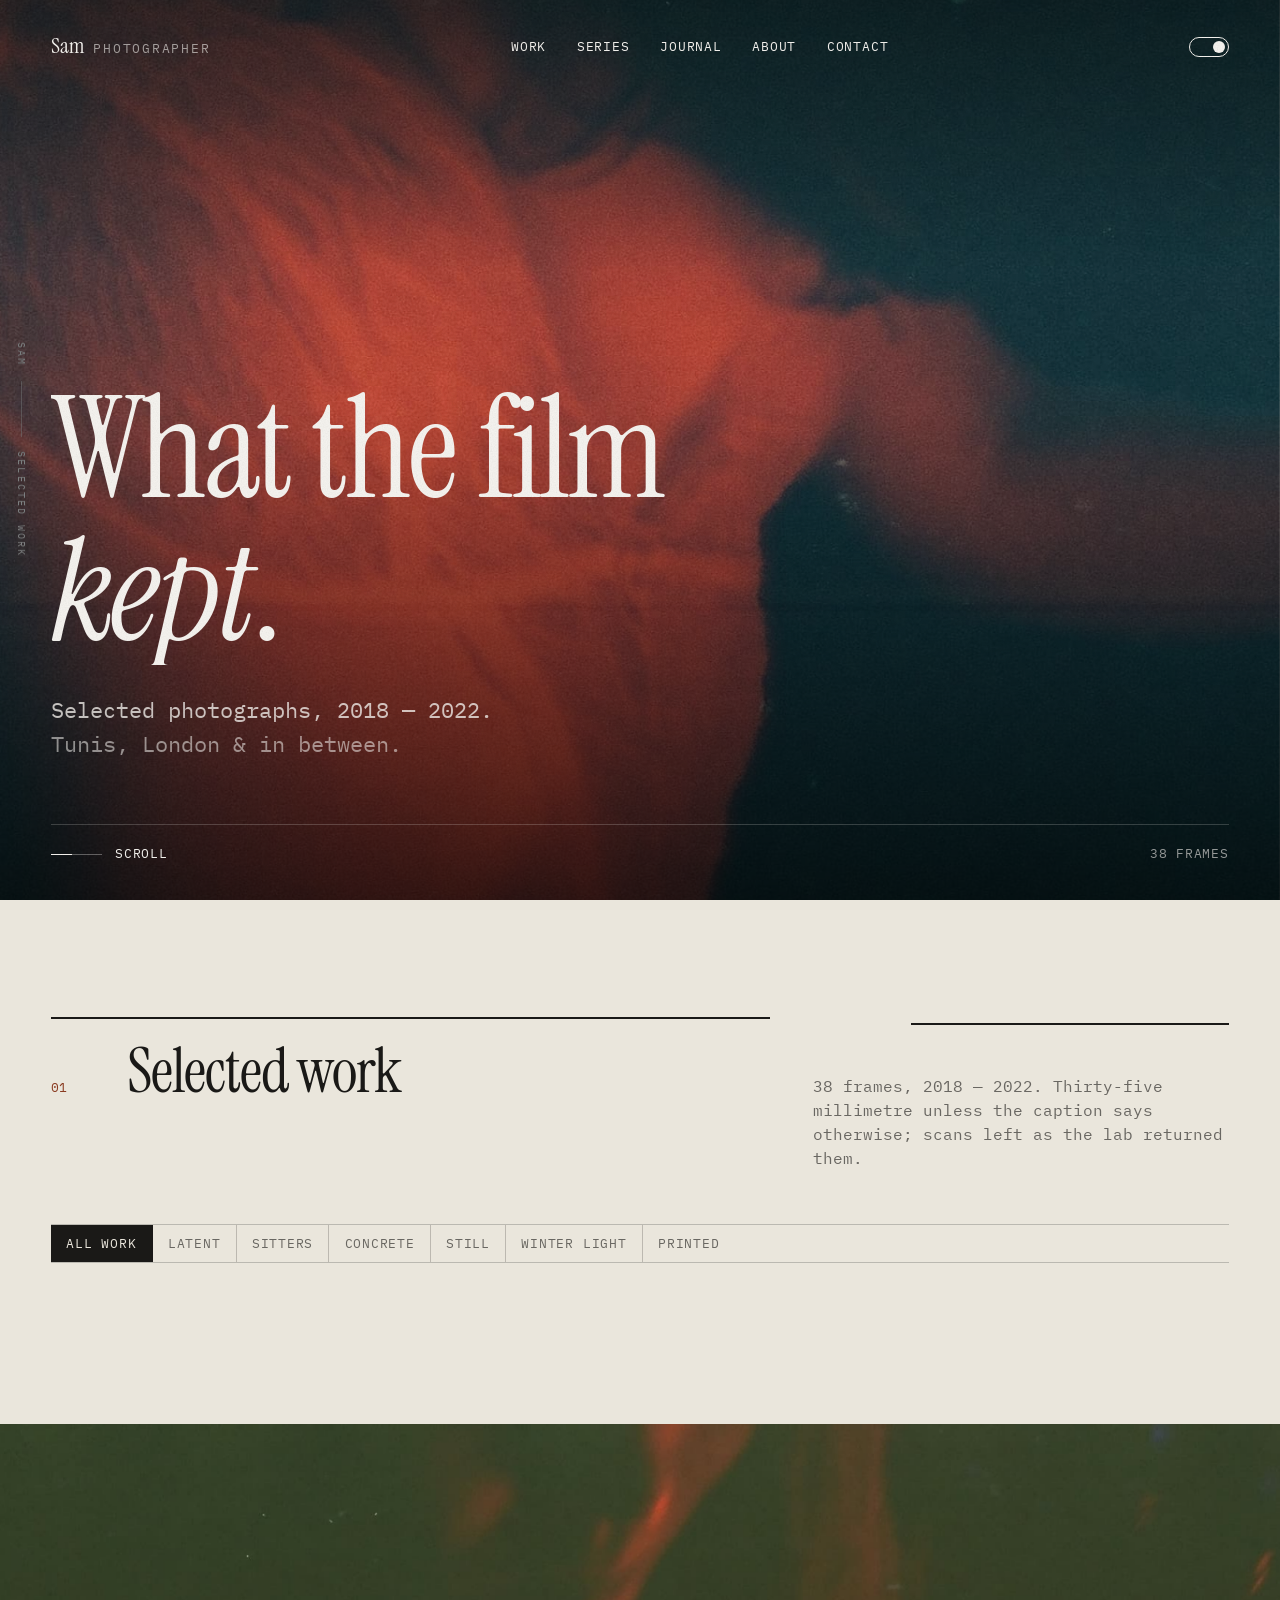
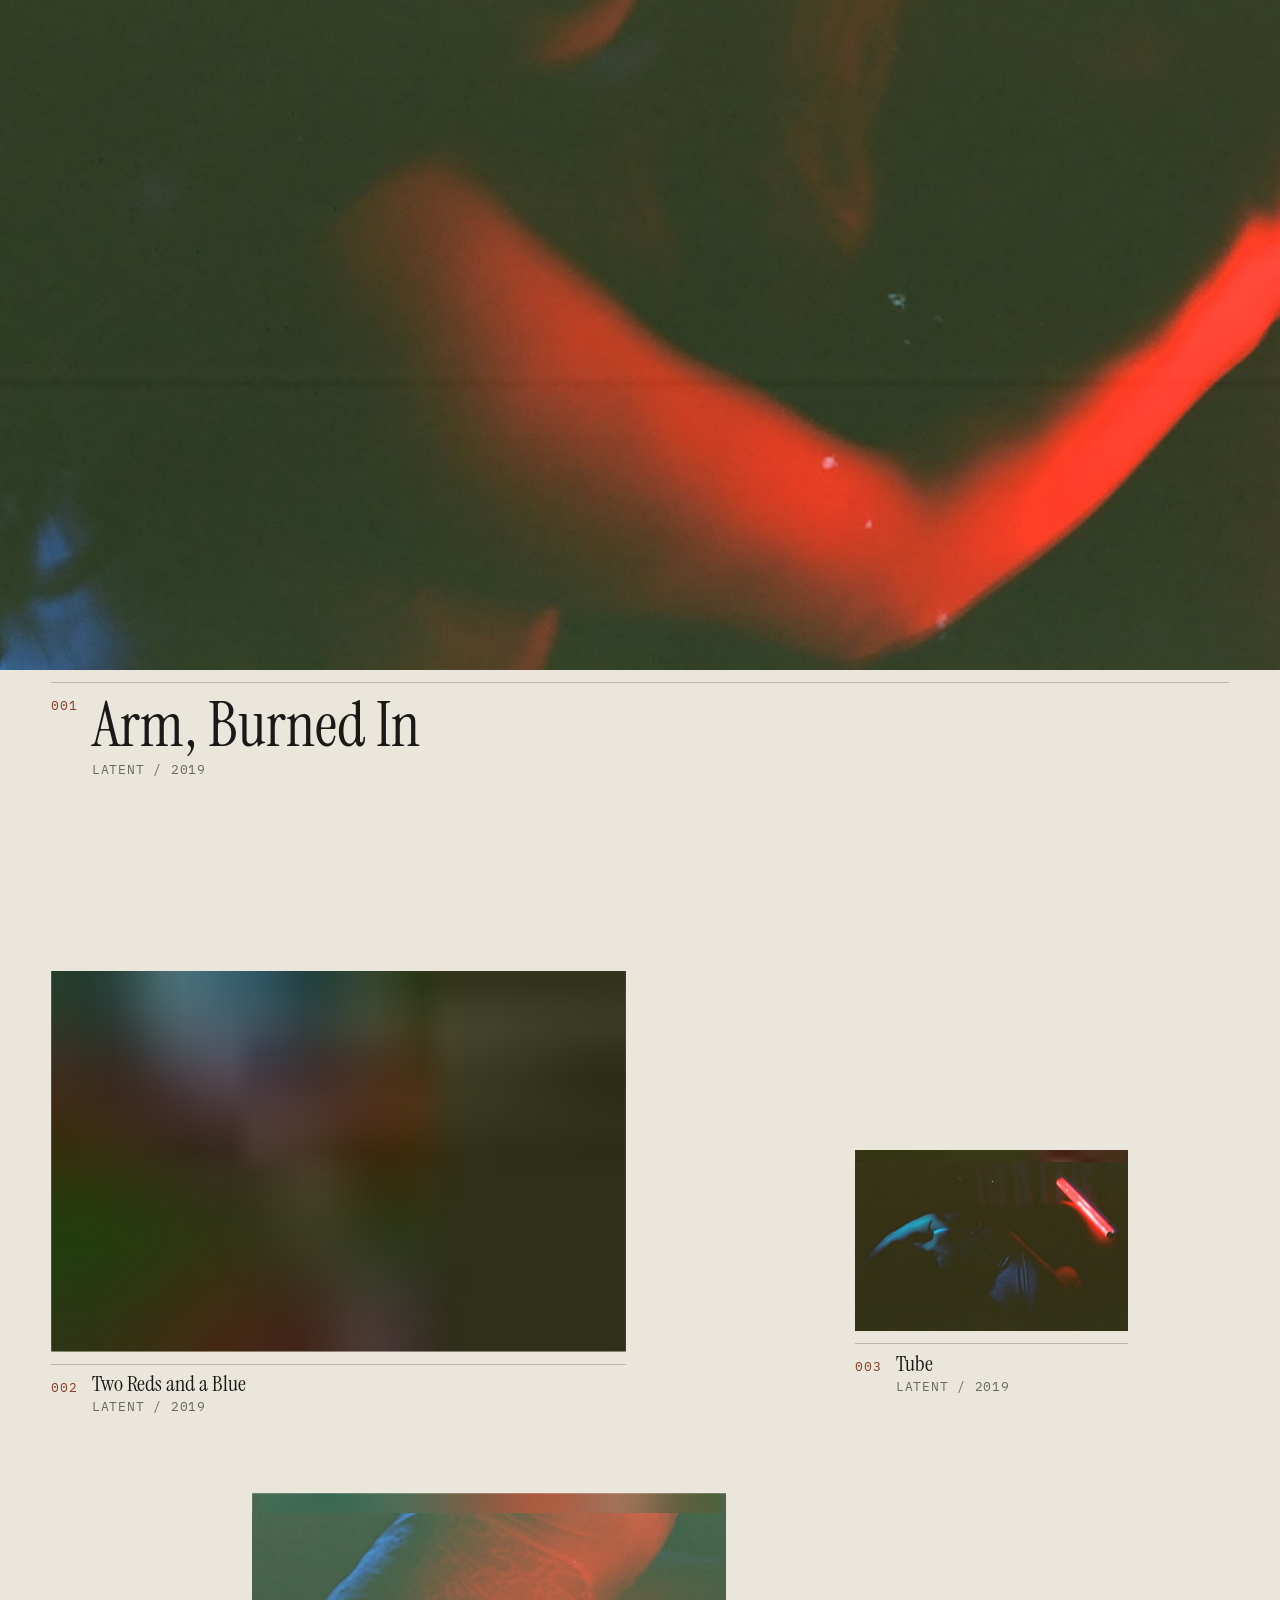
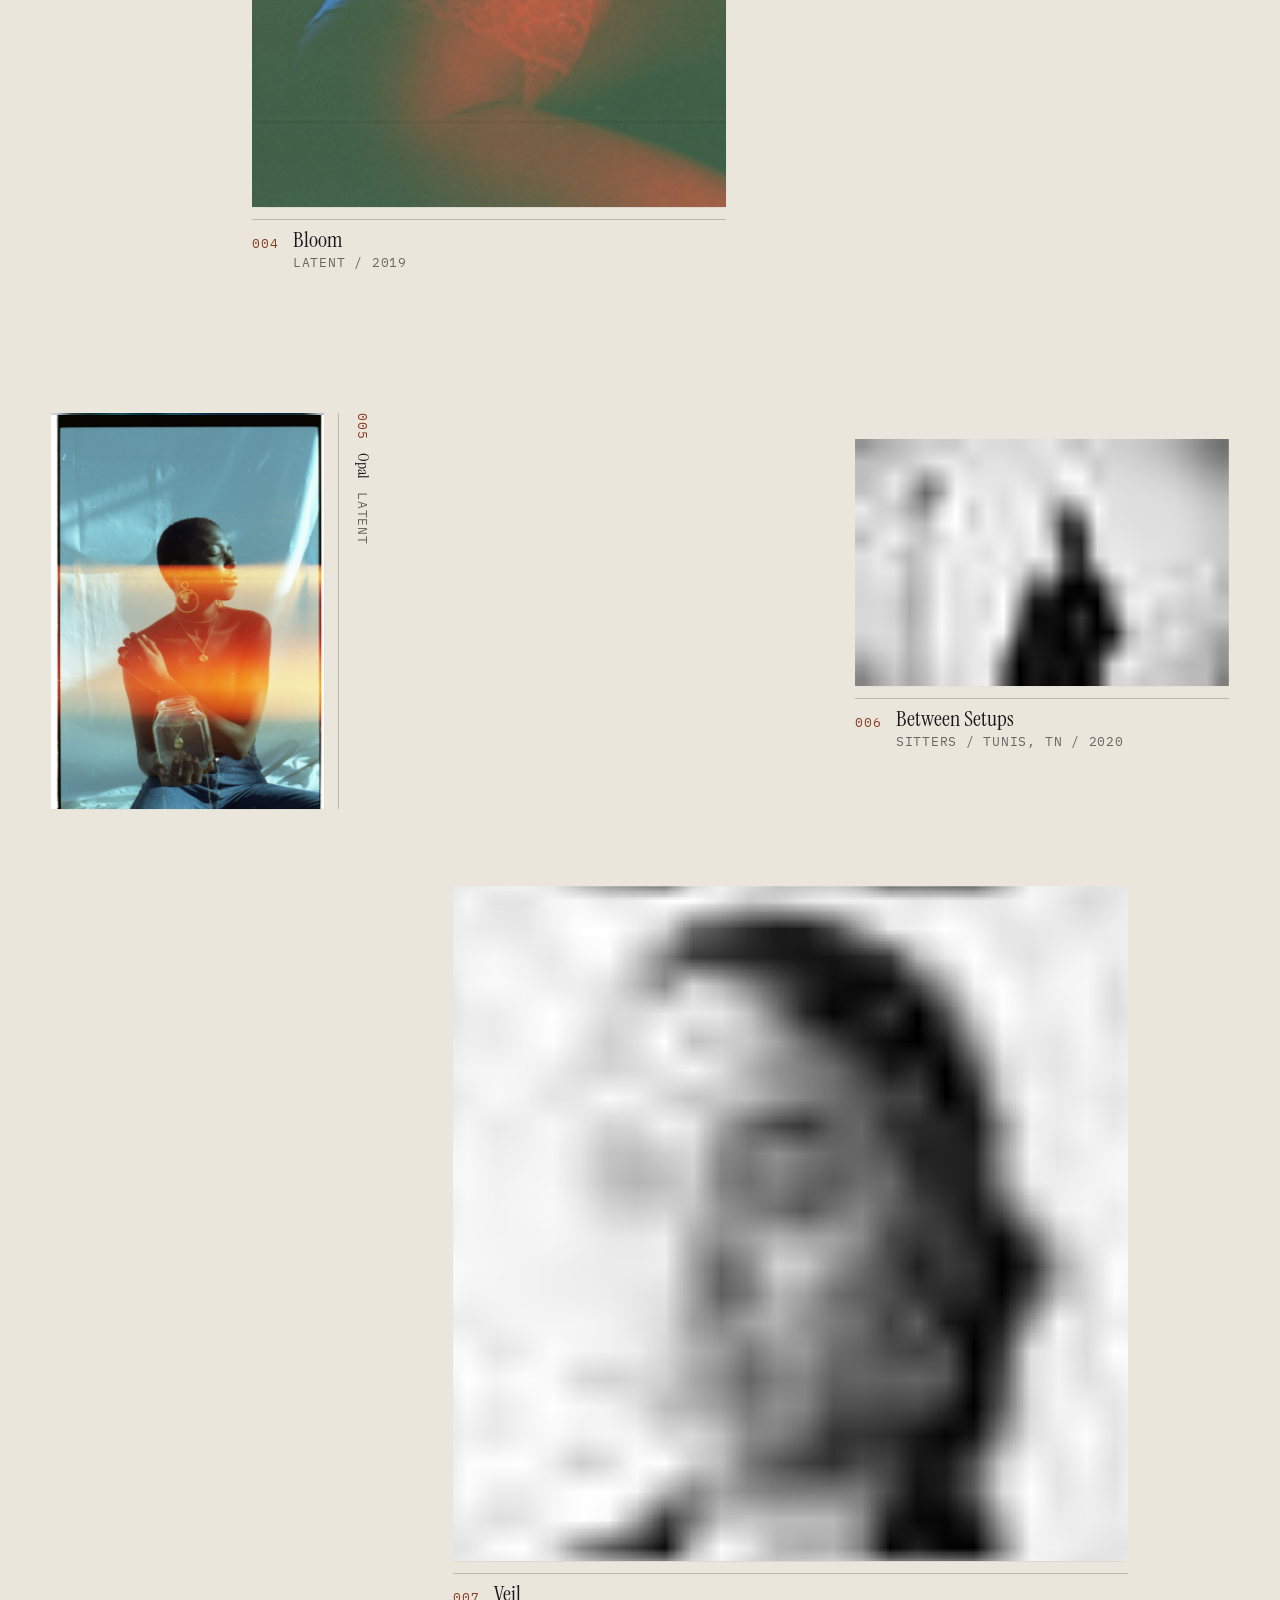
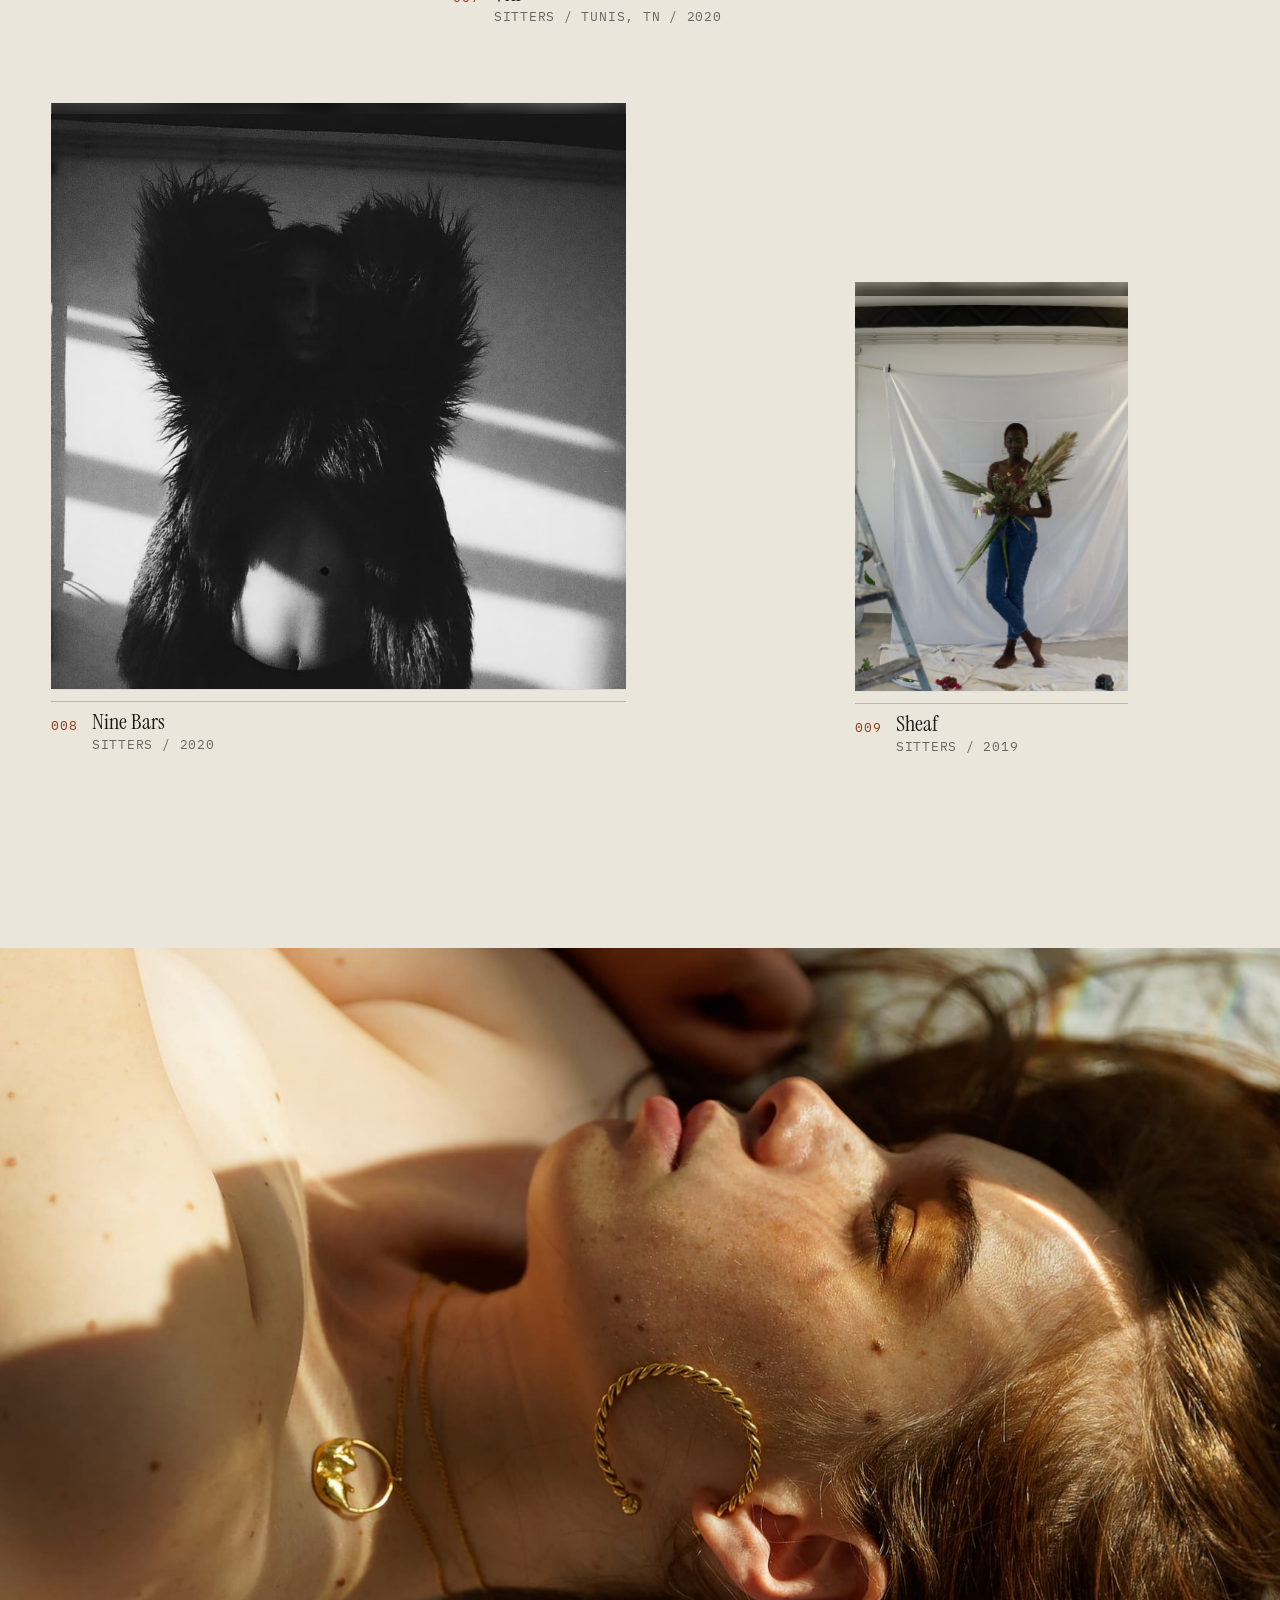
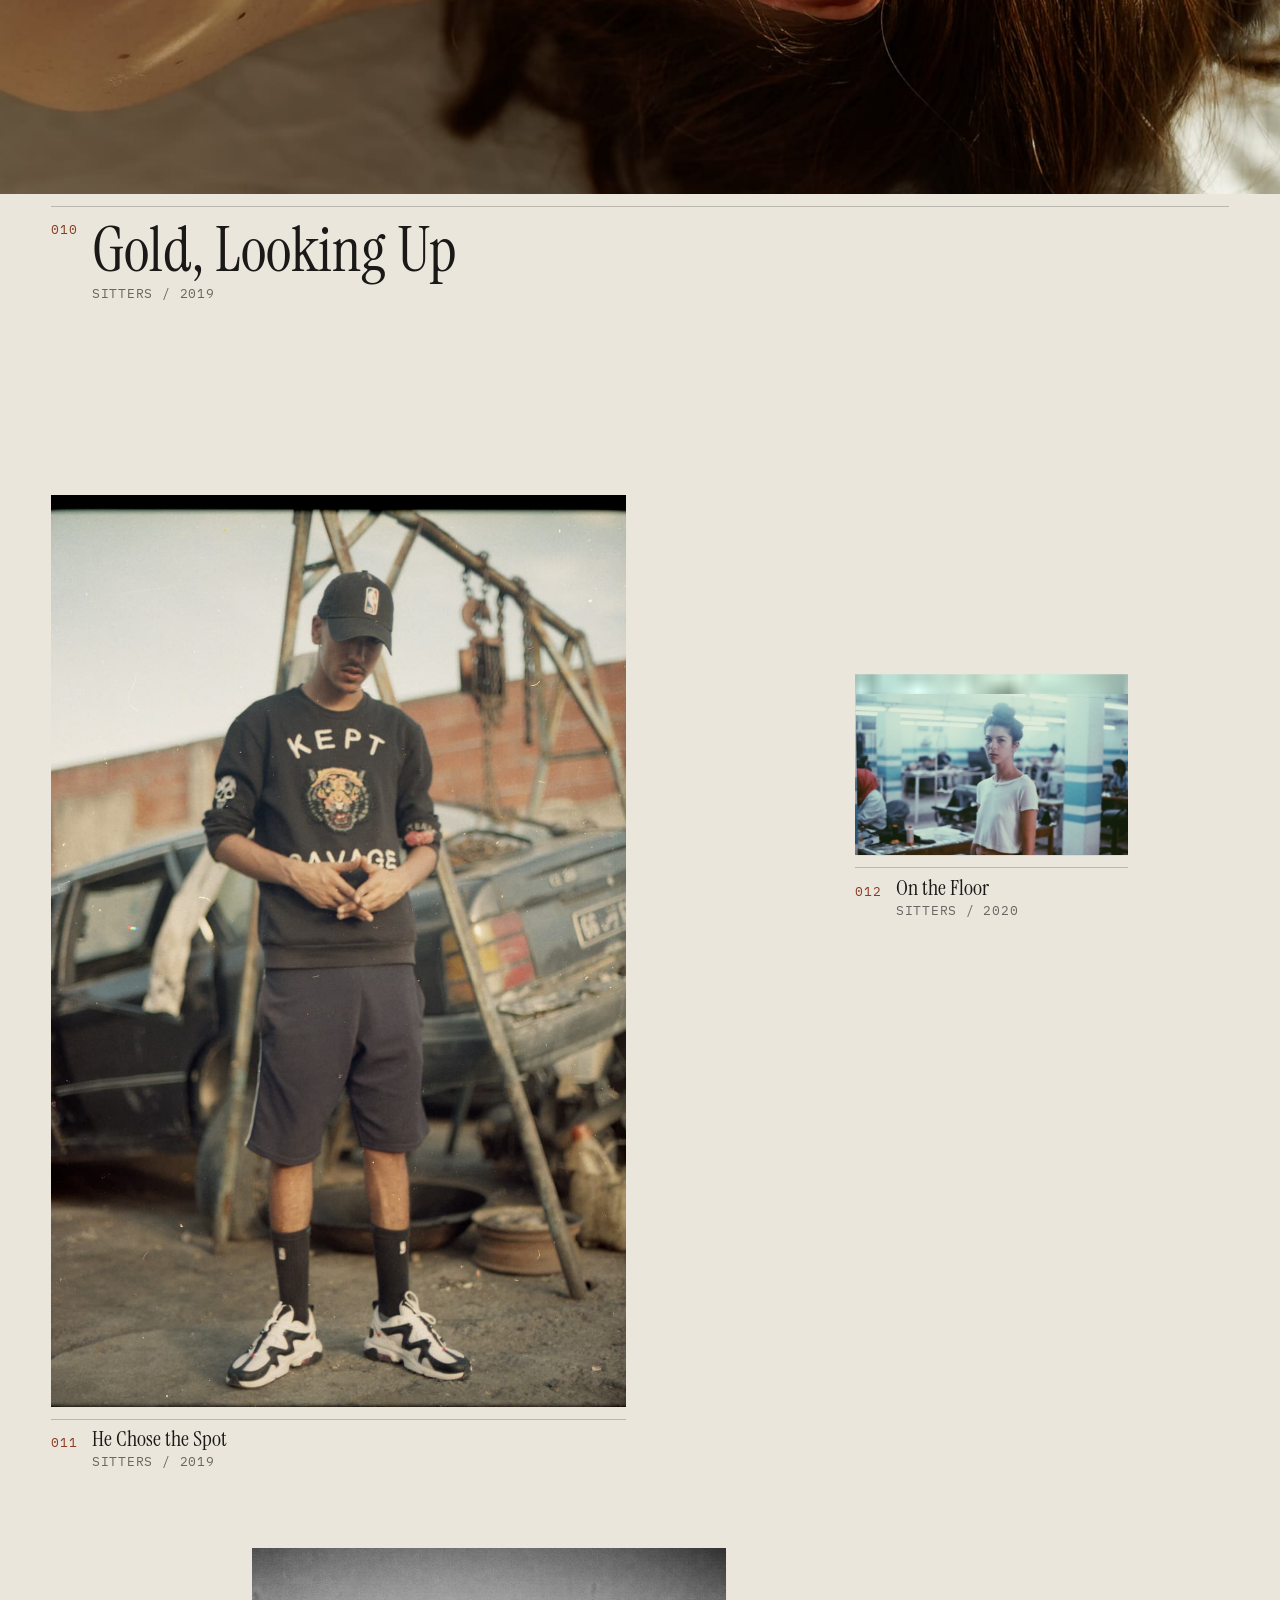
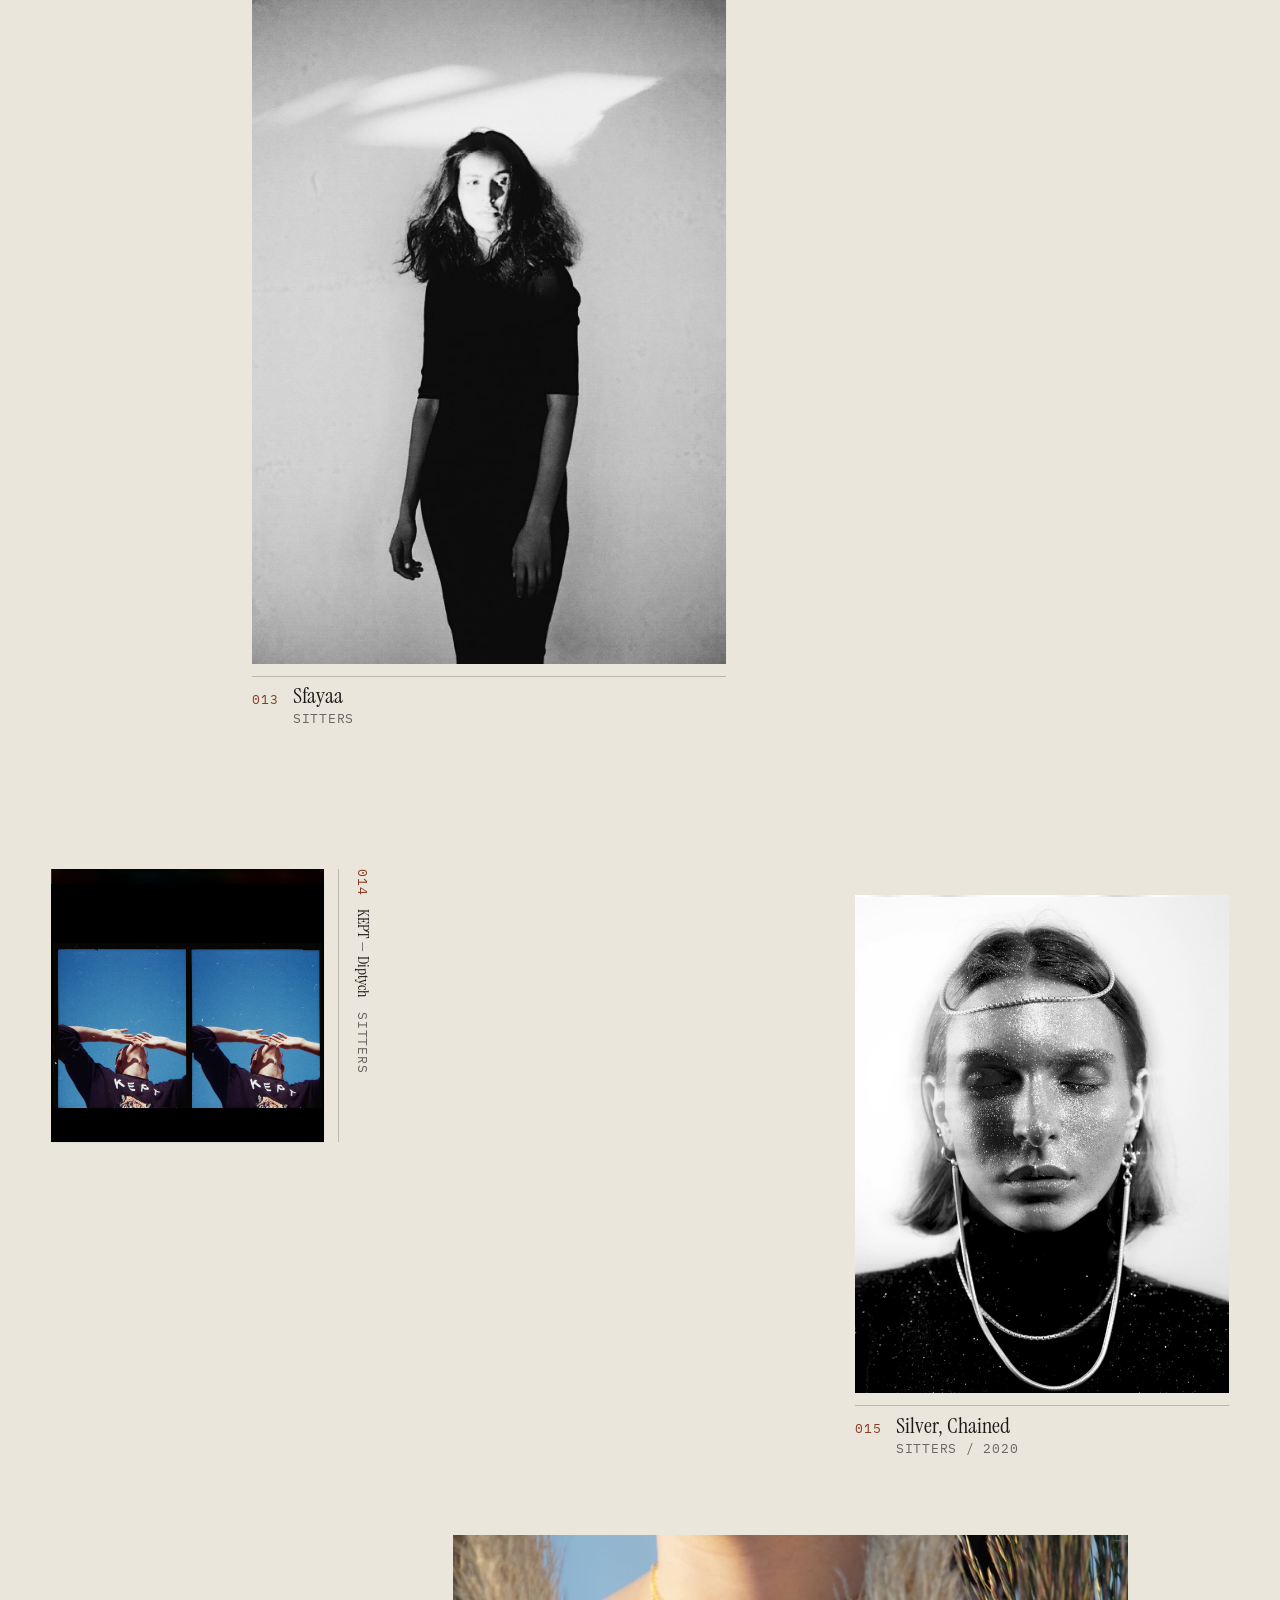
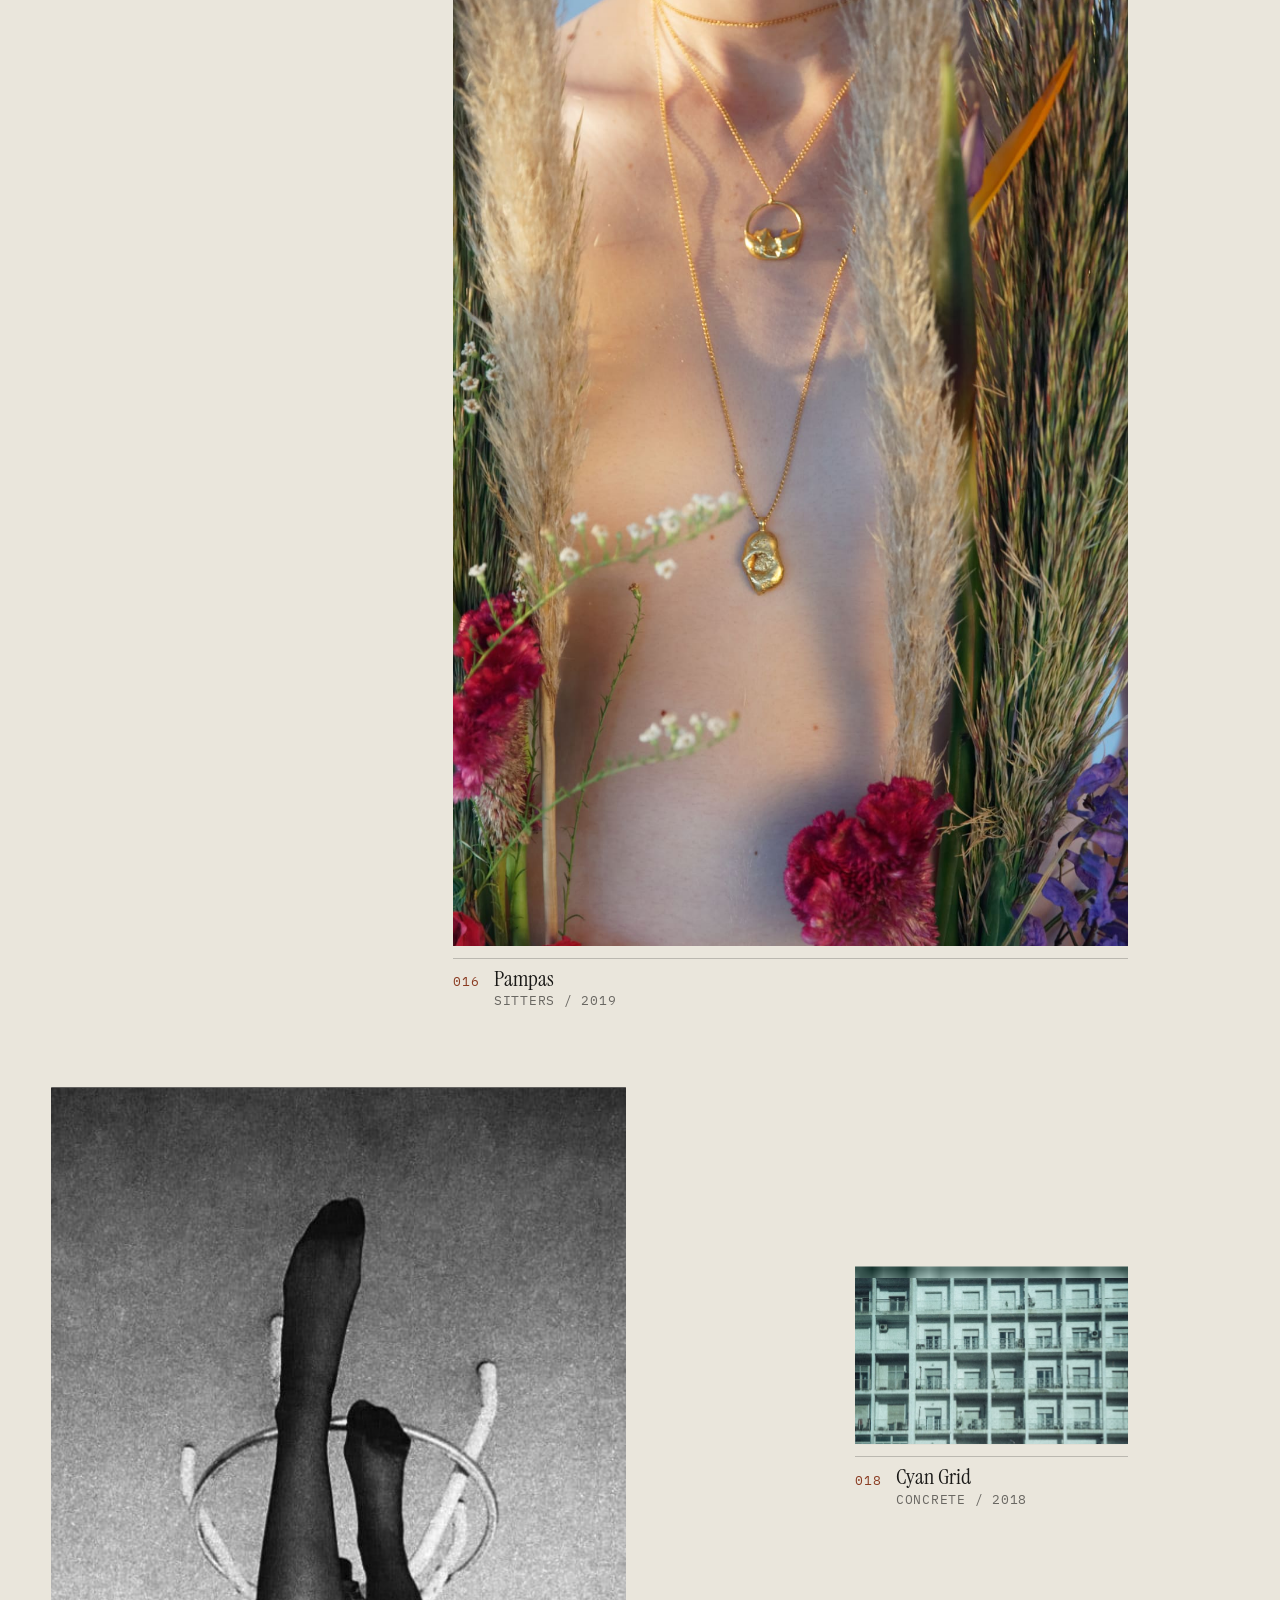
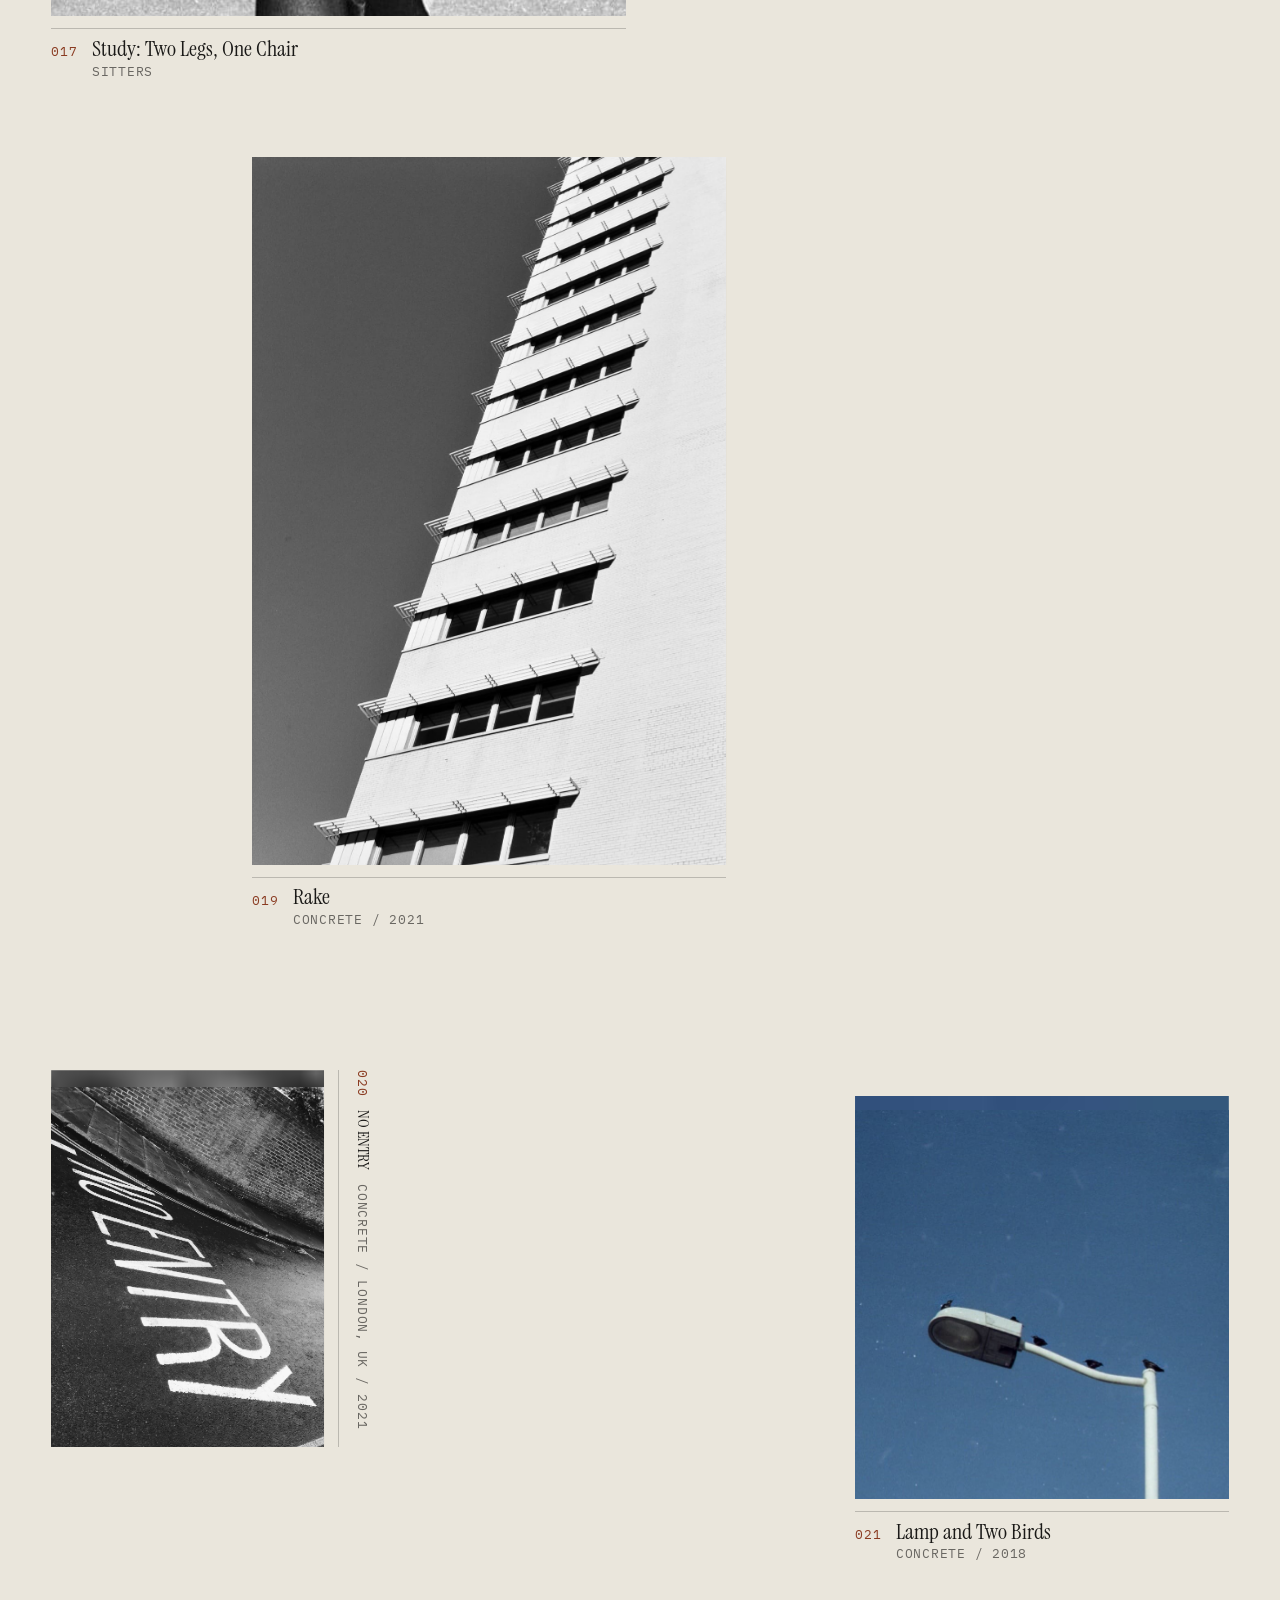
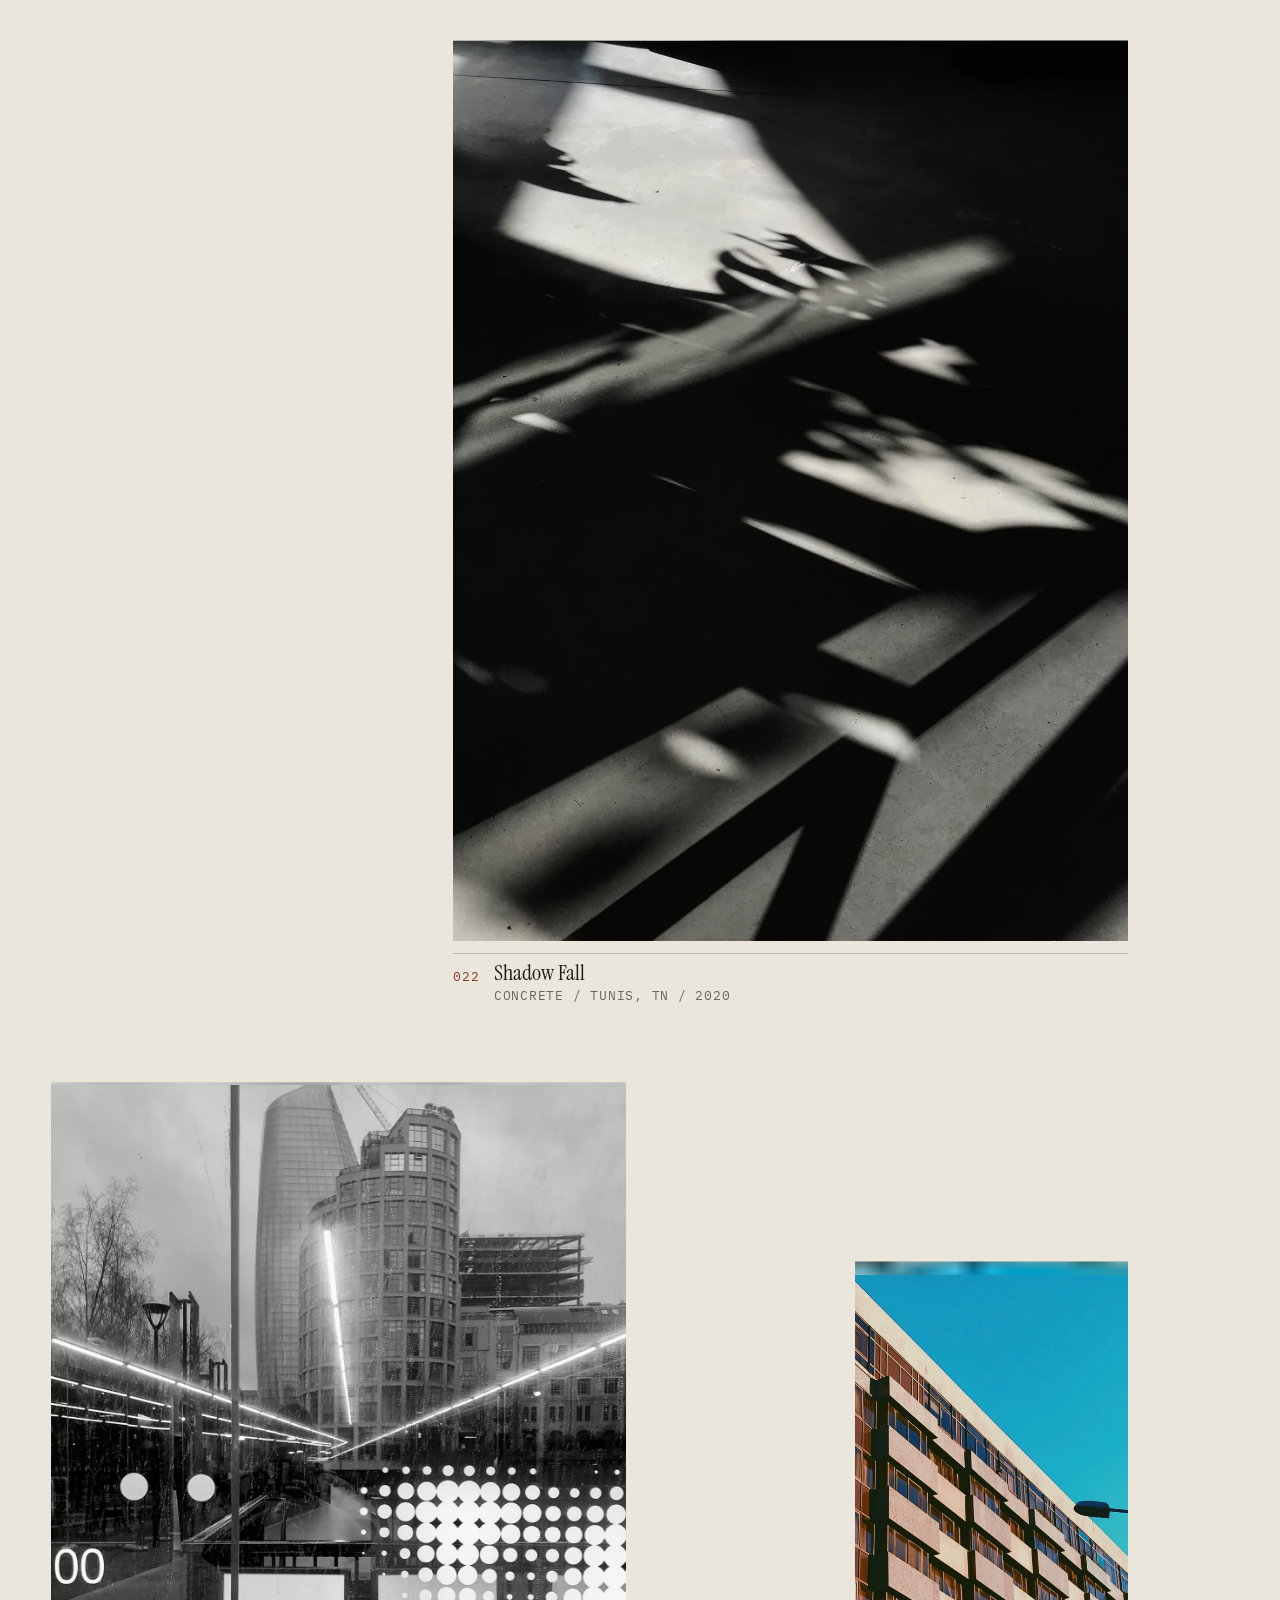
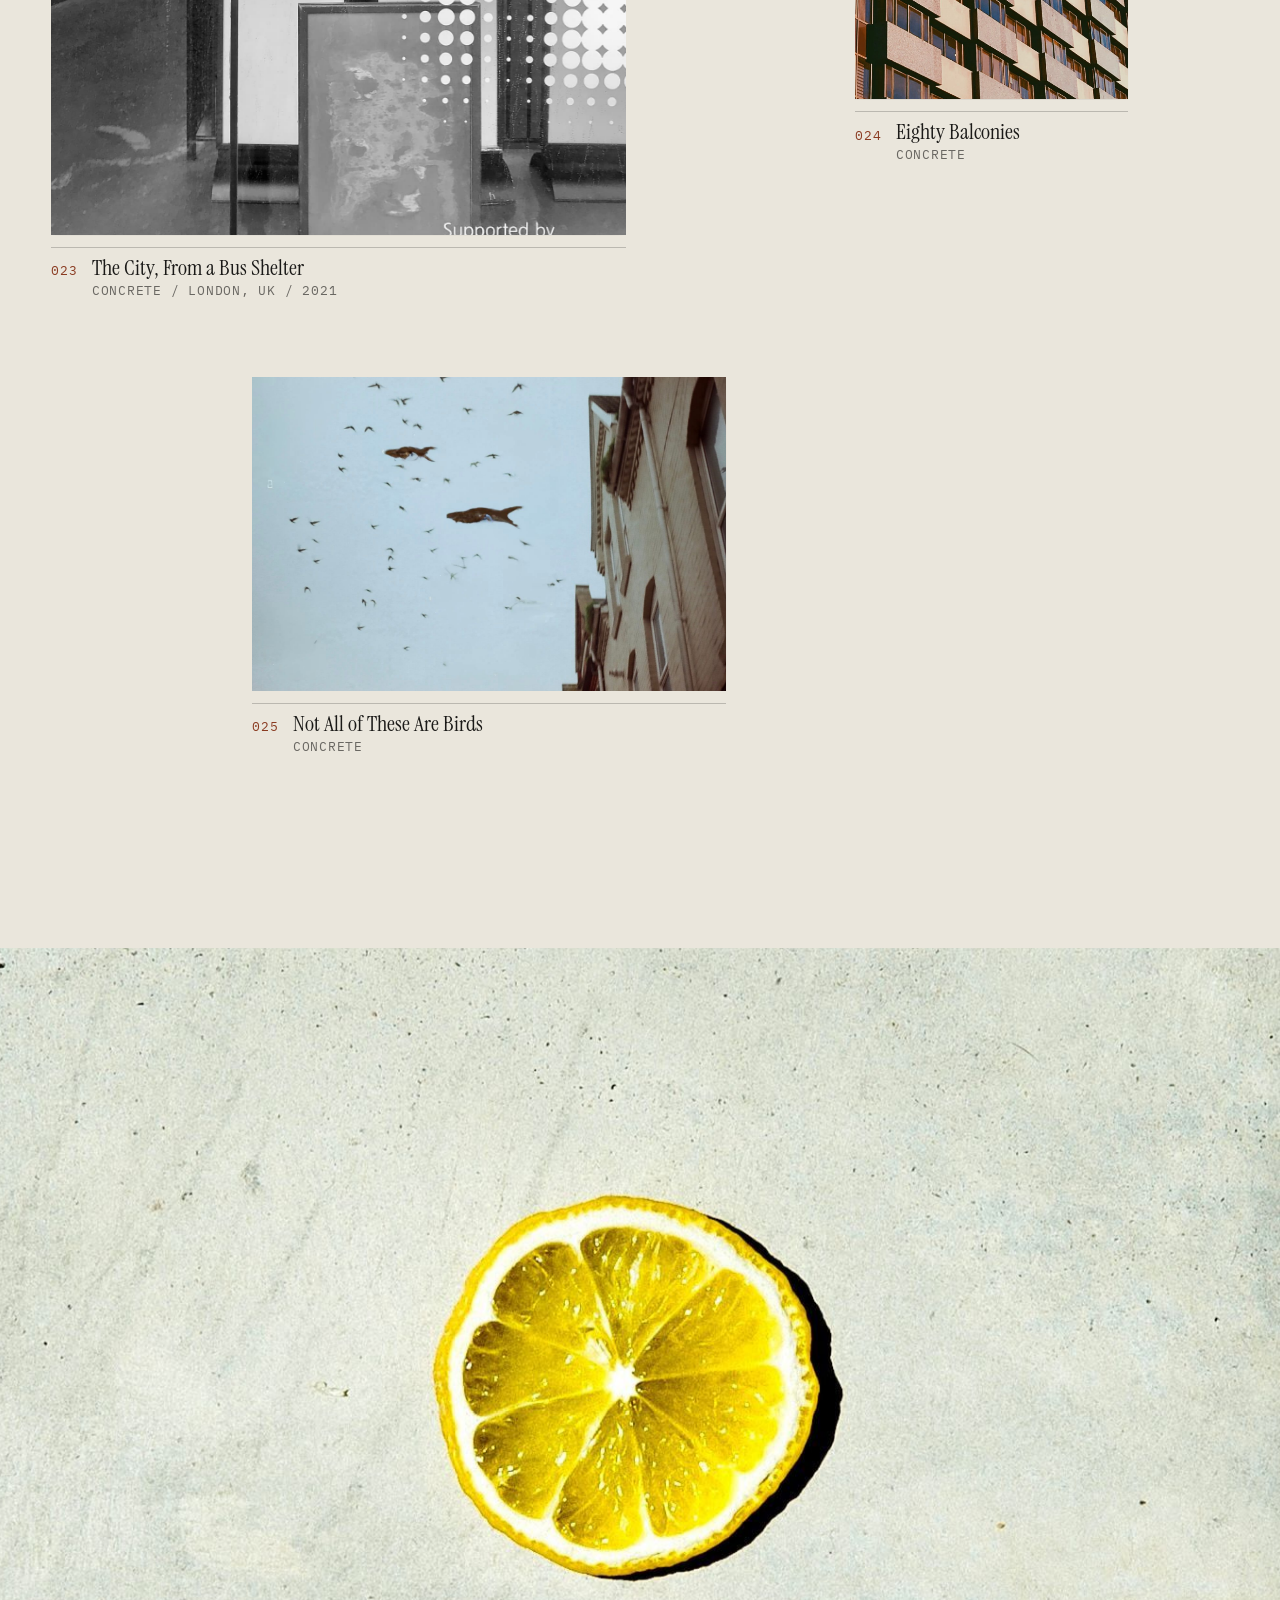
==== index.html @ f96b0483 "Add a journal, and take the SEO and AEO work as far as static allows A journal you can drop things i" ====
<!doctype html>
<html lang="en" data-theme="light">
<head>
<meta charset="utf-8">
<meta name="viewport" content="width=device-width, initial-scale=1">
<title>Sam — Photographer</title>
<meta name="description" content="Selected photographs by Sam — 35mm film, portraits and cities. Editorial, portrait and fashion commissions.">
<meta name="theme-color" content="#eae6dc">

<meta property="og:type" content="website">
<meta property="og:title" content="Sam — Photographer">
<meta property="og:description" content="Selected photographs — 35mm film, portraits and cities.">
<meta property="og:image" content="https://sam-photography.vercel.app/images/og.jpg">
<meta property="og:image:width" content="1200">
<meta property="og:image:height" content="630">
<meta property="og:image:alt" content="A red light leak cutting across a bare arm on green-cast 35mm film">
<meta name="twitter:card" content="summary_large_image">
<meta name="twitter:image" content="https://sam-photography.vercel.app/images/og.jpg">

<link rel="canonical" href="https://sam-photography.vercel.app/">
<meta name="author" content="Sam">
<meta name="robots" content="index, follow, max-image-preview:large, max-snippet:-1">
<meta property="og:url" content="https://sam-photography.vercel.app/">
<meta property="og:site_name" content="Sam — Photographer">
<meta property="og:locale" content="en">

<link rel="alternate" type="application/rss+xml" title="Sam — Journal" href="https://sam-photography.vercel.app/feed.xml">
<link rel="icon" href="data:image/svg+xml,<svg xmlns='http://www.w3.org/2000/svg' viewBox='0 0 32 32'><rect width='32' height='32' fill='%230b0b0c'/><circle cx='16' cy='16' r='6' fill='%23f2efe9'/></svg>">

<link rel="preconnect" href="https://fonts.googleapis.com">
<link rel="preconnect" href="https://fonts.gstatic.com" crossorigin>
<link rel="stylesheet" href="https://fonts.googleapis.com/css2?family=Instrument+Serif:ital@0;1&family=IBM+Plex+Mono:wght@400;500&display=swap">
<link rel="stylesheet" href="css/style.css">

<!-- generated-jsonld:start -->
<script type="application/ld+json">
{
  "@context": "https://schema.org",
  "@graph": [
    {
      "@type": "Person",
      "@id": "https://sam-photography.vercel.app/#person",
      "name": "Sam",
      "jobTitle": "Photographer",
      "description": "Sam is a photographer based in Tunis, Tunisia, working mainly on 35mm film. The work covers portraiture, jewellery and fashion campaigns, experimental colour film, and black and white street photography made in Tunis and London between 2018 and 2022.",
      "email": "mailto:hello@example.com",
      "url": "https://sam-photography.vercel.app",
      "image": "https://sam-photography.vercel.app/images/og.jpg",
      "knowsAbout": [
        "Film photography",
        "35mm photography",
        "Portrait photography",
        "Fashion photography",
        "Jewellery photography",
        "Street photography"
      ],
      "knowsLanguage": [
        "en",
        "ar",
        "fr"
      ],
      "address": {
        "@type": "PostalAddress",
        "addressLocality": "Tunis",
        "addressCountry": "TN"
      },
      "sameAs": [
        "https://instagram.com/",
        "https://behance.net/"
      ]
    },
    {
      "@type": "ProfessionalService",
      "@id": "https://sam-photography.vercel.app/#studio",
      "name": "Sam — Photographer",
      "description": "Editorial, portrait, fashion and jewellery photography on 35mm film, by Sam, based in Tunis and working in Tunis and London.",
      "url": "https://sam-photography.vercel.app",
      "image": "https://sam-photography.vercel.app/images/og.jpg",
      "email": "mailto:hello@example.com",
      "founder": {
        "@id": "https://sam-photography.vercel.app/#person"
      },
      "employee": {
        "@id": "https://sam-photography.vercel.app/#person"
      },
      "priceRange": "$",
      "address": {
        "@type": "PostalAddress",
        "addressLocality": "Tunis",
        "addressCountry": "TN"
      },
      "areaServed": [
        {
          "@type": "City",
          "name": "Tunis"
        },
        {
          "@type": "City",
          "name": "London"
        }
      ],
      "hasOfferCatalog": {
        "@type": "OfferCatalog",
        "name": "Commissions",
        "itemListElement": [
          {
            "@type": "Offer",
            "itemOffered": {
              "@type": "Service",
              "name": "Editorial",
              "provider": {
                "@id": "https://sam-photography.vercel.app/#person"
              }
            }
          },
          {
            "@type": "Offer",
            "itemOffered": {
              "@type": "Service",
              "name": "Portraiture",
              "provider": {
                "@id": "https://sam-photography.vercel.app/#person"
              }
            }
          },
          {
            "@type": "Offer",
            "itemOffered": {
              "@type": "Service",
              "name": "Fashion",
              "provider": {
                "@id": "https://sam-photography.vercel.app/#person"
              }
            }
          },
          {
            "@type": "Offer",
            "itemOffered": {
              "@type": "Service",
              "name": "Prints",
              "provider": {
                "@id": "https://sam-photography.vercel.app/#person"
              }
            }
          }
        ]
      }
    },
    {
      "@type": "WebSite",
      "@id": "https://sam-photography.vercel.app/#website",
      "url": "https://sam-photography.vercel.app",
      "name": "Sam — Photographer",
      "description": "Sam is a photographer based in Tunis, Tunisia, working mainly on 35mm film. The work covers portraiture, jewellery and fashion campaigns, experimental colour film, and black and white street photography made in Tunis and London between 2018 and 2022.",
      "inLanguage": "en",
      "publisher": {
        "@id": "https://sam-photography.vercel.app/#person"
      },
      "copyrightHolder": {
        "@id": "https://sam-photography.vercel.app/#person"
      }
    },
    {
      "@type": "WebPage",
      "@id": "https://sam-photography.vercel.app/#webpage",
      "url": "https://sam-photography.vercel.app/",
      "name": "Sam — Photographer",
      "description": "Sam is a photographer based in Tunis, Tunisia, working mainly on 35mm film. The work covers portraiture, jewellery and fashion campaigns, experimental colour film, and black and white street photography made in Tunis and London between 2018 and 2022.",
      "isPartOf": {
        "@id": "https://sam-photography.vercel.app/#website"
      },
      "about": {
        "@id": "https://sam-photography.vercel.app/#person"
      },
      "primaryImageOfPage": {
        "@id": "https://sam-photography.vercel.app/#f/arm-burned-in"
      },
      "dateModified": "2026-09-14",
      "speakable": {
        "@type": "SpeakableSpecification",
        "cssSelector": [
          ".hero__sub",
          ".about__lead"
        ]
      },
      "breadcrumb": {
        "@id": "https://sam-photography.vercel.app/#breadcrumb"
      }
    },
    {
      "@type": "BreadcrumbList",
      "@id": "https://sam-photography.vercel.app/#breadcrumb",
      "itemListElement": [
        {
          "@type": "ListItem",
          "position": 1,
          "name": "Sam",
          "item": "https://sam-photography.vercel.app/"
        }
      ]
    },
    {
      "@type": "ImageGallery",
      "@id": "https://sam-photography.vercel.app/#work",
      "name": "Selected work",
      "description": "38 photographs, Latent, Sitters, Concrete, Still, Winter Light, Printed.",
      "numberOfItems": 38,
      "author": {
        "@id": "https://sam-photography.vercel.app/#person"
      },
      "isPartOf": {
        "@id": "https://sam-photography.vercel.app/#webpage"
      },
      "associatedMedia": [
        {
          "@type": "ImageObject",
          "@id": "https://sam-photography.vercel.app/#f/arm-burned-in",
          "name": "Arm, Burned In",
          "caption": "A red light leak cutting across a bare arm on green-cast colour film",
          "description": "Nothing about this was decided by me.. A red light leak cutting across a bare arm on green-cast colour film. Latent. 2019",
          "contentUrl": "https://sam-photography.vercel.app/images/latent-01.jpg",
          "thumbnailUrl": "https://sam-photography.vercel.app/images/latent-01.jpg",
          "creator": {
            "@id": "https://sam-photography.vercel.app/#person"
          },
          "copyrightHolder": {
            "@id": "https://sam-photography.vercel.app/#person"
          },
          "creditText": "Sam",
          "copyrightNotice": "© Sam",
          "license": "https://sam-photography.vercel.app/#contact",
          "acquireLicensePage": "https://sam-photography.vercel.app/#contact",
          "isPartOf": "Latent",
          "dateCreated": "2019"
        },
        {
          "@type": "ImageObject",
          "@id": "https://sam-photography.vercel.app/#f/two-reds-and-a-blue",
          "name": "Two Reds and a Blue",
          "caption": "Blue and red streaks crossing a green frame",
          "description": "Blue and red streaks crossing a green frame. Latent. 2019",
          "contentUrl": "https://sam-photography.vercel.app/images/latent-03.jpg",
          "thumbnailUrl": "https://sam-photography.vercel.app/images/latent-03.jpg",
          "creator": {
            "@id": "https://sam-photography.vercel.app/#person"
          },
          "copyrightHolder": {
            "@id": "https://sam-photography.vercel.app/#person"
          },
          "creditText": "Sam",
          "copyrightNotice": "© Sam",
          "license": "https://sam-photography.vercel.app/#contact",
          "acquireLicensePage": "https://sam-photography.vercel.app/#contact",
          "isPartOf": "Latent",
          "dateCreated": "2019"
        },
        {
          "@type": "ImageObject",
          "@id": "https://sam-photography.vercel.app/#f/tube",
          "name": "Tube",
          "caption": "A neon tube burning pink against a dark, blue-smeared frame",
          "description": "Walking home. The whole roll came back like this and I printed six of them.. A neon tube burning pink against a dark, blue-smeared frame. Latent. 2019",
          "contentUrl": "https://sam-photography.vercel.app/images/latent-04.jpg",
          "thumbnailUrl": "https://sam-photography.vercel.app/images/latent-04.jpg",
          "creator": {
            "@id": "https://sam-photography.vercel.app/#person"
          },
          "copyrightHolder": {
            "@id": "https://sam-photography.vercel.app/#person"
          },
          "creditText": "Sam",
          "copyrightNotice": "© Sam",
          "license": "https://sam-photography.vercel.app/#contact",
          "acquireLicensePage": "https://sam-photography.vercel.app/#contact",
          "isPartOf": "Latent",
          "dateCreated": "2019"
        },
        {
          "@type": "ImageObject",
          "@id": "https://sam-photography.vercel.app/#f/bloom",
          "name": "Bloom",
          "caption": "A red bloom and a blue streak crossing green-cast film",
          "description": "Heat, probably.. A red bloom and a blue streak crossing green-cast film. Latent. 2019",
          "contentUrl": "https://sam-photography.vercel.app/images/latent-05.jpg",
          "thumbnailUrl": "https://sam-photography.vercel.app/images/latent-05.jpg",
          "creator": {
            "@id": "https://sam-photography.vercel.app/#person"
          },
          "copyrightHolder": {
            "@id": "https://sam-photography.vercel.app/#person"
          },
          "creditText": "Sam",
          "copyrightNotice": "© Sam",
          "license": "https://sam-photography.vercel.app/#contact",
          "acquireLicensePage": "https://sam-photography.vercel.app/#contact",
          "isPartOf": "Latent",
          "dateCreated": "2019"
        },
        {
          "@type": "ImageObject",
          "@id": "https://sam-photography.vercel.app/#f/opal",
          "name": "Opal",
          "caption": "A double exposure: a figure in cold blue crossed by a band of orange light",
          "description": "Two exposures, one frame. I only meant to make one.. A double exposure: a figure in cold blue crossed by a band of orange light. Latent",
          "contentUrl": "https://sam-photography.vercel.app/images/latent-07.jpg",
          "thumbnailUrl": "https://sam-photography.vercel.app/images/latent-07.jpg",
          "creator": {
            "@id": "https://sam-photography.vercel.app/#person"
          },
          "copyrightHolder": {
            "@id": "https://sam-photography.vercel.app/#person"
          },
          "creditText": "Sam",
          "copyrightNotice": "© Sam",
          "license": "https://sam-photography.vercel.app/#contact",
          "acquireLicensePage": "https://sam-photography.vercel.app/#contact",
          "isPartOf": "Latent"
        },
        {
          "@type": "ImageObject",
          "@id": "https://sam-photography.vercel.app/#f/between-setups",
          "name": "Between Setups",
          "caption": "A woman in a black blazer standing beside an exposed studio light stand",
          "description": "The picture I came for took forty minutes. This one took none.. A woman in a black blazer standing beside an exposed studio light stand. Sitters. Tunis, TN. 2020",
          "contentUrl": "https://sam-photography.vercel.app/images/sitters-01.jpg",
          "thumbnailUrl": "https://sam-photography.vercel.app/images/sitters-01.jpg",
          "creator": {
            "@id": "https://sam-photography.vercel.app/#person"
          },
          "copyrightHolder": {
            "@id": "https://sam-photography.vercel.app/#person"
          },
          "creditText": "Sam",
          "copyrightNotice": "© Sam",
          "license": "https://sam-photography.vercel.app/#contact",
          "acquireLicensePage": "https://sam-photography.vercel.app/#contact",
          "isPartOf": "Sitters",
          "dateCreated": "2020",
          "contentLocation": {
            "@type": "Place",
            "name": "Tunis, TN"
          }
        },
        {
          "@type": "ImageObject",
          "@id": "https://sam-photography.vercel.app/#f/veil",
          "name": "Veil",
          "caption": "A face behind a beaded veil, eyes closed",
          "description": "She closed her eyes before I asked her to.. A face behind a beaded veil, eyes closed. Sitters. Tunis, TN. 2020",
          "contentUrl": "https://sam-photography.vercel.app/images/sitters-02.jpg",
          "thumbnailUrl": "https://sam-photography.vercel.app/images/sitters-02.jpg",
          "creator": {
            "@id": "https://sam-photography.vercel.app/#person"
          },
          "copyrightHolder": {
            "@id": "https://sam-photography.vercel.app/#person"
          },
          "creditText": "Sam",
          "copyrightNotice": "© Sam",
          "license": "https://sam-photography.vercel.app/#contact",
          "acquireLicensePage": "https://sam-photography.vercel.app/#contact",
          "isPartOf": "Sitters",
          "dateCreated": "2020",
          "contentLocation": {
            "@type": "Place",
            "name": "Tunis, TN"
          }
        },
        {
          "@type": "ImageObject",
          "@id": "https://sam-photography.vercel.app/#f/nine-bars",
          "name": "Nine Bars",
          "caption": "A figure in dark fur under hard stripes of window light",
          "description": "The blinds did the work.. A figure in dark fur under hard stripes of window light. Sitters. 2020",
          "contentUrl": "https://sam-photography.vercel.app/images/sitters-03.jpg",
          "thumbnailUrl": "https://sam-photography.vercel.app/images/sitters-03.jpg",
          "creator": {
            "@id": "https://sam-photography.vercel.app/#person"
          },
          "copyrightHolder": {
            "@id": "https://sam-photography.vercel.app/#person"
          },
          "creditText": "Sam",
          "copyrightNotice": "© Sam",
          "license": "https://sam-photography.vercel.app/#contact",
          "acquireLicensePage": "https://sam-photography.vercel.app/#contact",
          "isPartOf": "Sitters",
          "dateCreated": "2020"
        },
        {
          "@type": "ImageObject",
          "@id": "https://sam-photography.vercel.app/#f/sheaf",
          "name": "Sheaf",
          "caption": "A model on a white paper backdrop holding a sheaf of dried stems",
          "description": "A model on a white paper backdrop holding a sheaf of dried stems. Sitters. 2019",
          "contentUrl": "https://sam-photography.vercel.app/images/sitters-04.jpg",
          "thumbnailUrl": "https://sam-photography.vercel.app/images/sitters-04.jpg",
          "creator": {
            "@id": "https://sam-photography.vercel.app/#person"
          },
          "copyrightHolder": {
            "@id": "https://sam-photography.vercel.app/#person"
          },
          "creditText": "Sam",
          "copyrightNotice": "© Sam",
          "license": "https://sam-photography.vercel.app/#contact",
          "acquireLicensePage": "https://sam-photography.vercel.app/#contact",
          "isPartOf": "Sitters",
          "dateCreated": "2019"
        },
        {
          "@type": "ImageObject",
          "@id": "https://sam-photography.vercel.app/#f/gold-looking-up",
          "name": "Gold, Looking Up",
          "caption": "A head tipped back in warm light, gold earrings catching the sun",
          "description": "Late afternoon, which in Tunis is still the middle of the day.. A head tipped back in warm light, gold earrings catching the sun. Sitters. 2019",
          "contentUrl": "https://sam-photography.vercel.app/images/sitters-05.jpg",
          "thumbnailUrl": "https://sam-photography.vercel.app/images/sitters-05.jpg",
          "creator": {
            "@id": "https://sam-photography.vercel.app/#person"
          },
          "copyrightHolder": {
            "@id": "https://sam-photography.vercel.app/#person"
          },
          "creditText": "Sam",
          "copyrightNotice": "© Sam",
          "license": "https://sam-photography.vercel.app/#contact",
          "acquireLicensePage": "https://sam-photography.vercel.app/#contact",
          "isPartOf": "Sitters",
          "dateCreated": "2019"
        },
        {
          "@type": "ImageObject",
          "@id": "https://sam-photography.vercel.app/#f/he-chose-the-spot",
          "name": "He Chose the Spot",
          "caption": "A young man in a cap and graphic tee standing beside a wrecked car in a scrapyard",
          "description": "And he was right about the spot.. A young man in a cap and graphic tee standing beside a wrecked car in a scrapyard. Sitters. 2019",
          "contentUrl": "https://sam-photography.vercel.app/images/sitters-06.jpg",
          "thumbnailUrl": "https://sam-photography.vercel.app/images/sitters-06.jpg",
          "creator": {
            "@id": "https://sam-photography.vercel.app/#person"
          },
          "copyrightHolder": {
            "@id": "https://sam-photography.vercel.app/#person"
          },
          "creditText": "Sam",
          "copyrightNotice": "© Sam",
          "license": "https://sam-photography.vercel.app/#contact",
          "acquireLicensePage": "https://sam-photography.vercel.app/#contact",
          "isPartOf": "Sitters",
          "dateCreated": "2019"
        },
        {
          "@type": "ImageObject",
          "@id": "https://sam-photography.vercel.app/#f/on-the-floor",
          "name": "On the Floor",
          "caption": "A woman in a white tee in a workshop, benches and working figures behind her",
          "description": "Made between two orders going out. Nobody stopped.. A woman in a white tee in a workshop, benches and working figures behind her. Sitters. 2020",
          "contentUrl": "https://sam-photography.vercel.app/images/sitters-07.jpg",
          "thumbnailUrl": "https://sam-photography.vercel.app/images/sitters-07.jpg",
          "creator": {
            "@id": "https://sam-photography.vercel.app/#person"
          },
          "copyrightHolder": {
            "@id": "https://sam-photography.vercel.app/#person"
          },
          "creditText": "Sam",
          "copyrightNotice": "© Sam",
          "license": "https://sam-photography.vercel.app/#contact",
          "acquireLicensePage": "https://sam-photography.vercel.app/#contact",
          "isPartOf": "Sitters",
          "dateCreated": "2020"
        },
        {
          "@type": "ImageObject",
          "@id": "https://sam-photography.vercel.app/#f/sfayaa",
          "name": "Sfayaa",
          "caption": "A figure in black against a bright wall, caught mid-turn",
          "description": "Mid-turn, last frame on the roll.. A figure in black against a bright wall, caught mid-turn. Sitters",
          "contentUrl": "https://sam-photography.vercel.app/images/sitters-08.jpg",
          "thumbnailUrl": "https://sam-photography.vercel.app/images/sitters-08.jpg",
          "creator": {
            "@id": "https://sam-photography.vercel.app/#person"
          },
          "copyrightHolder": {
            "@id": "https://sam-photography.vercel.app/#person"
          },
          "creditText": "Sam",
          "copyrightNotice": "© Sam",
          "license": "https://sam-photography.vercel.app/#contact",
          "acquireLicensePage": "https://sam-photography.vercel.app/#contact",
          "isPartOf": "Sitters"
        },
        {
          "@type": "ImageObject",
          "@id": "https://sam-photography.vercel.app/#f/kept-diptych",
          "name": "KEPT — Diptych",
          "caption": "Two frames side by side: a figure in a KEPT shirt, arms crossed over the face against a blue sky",
          "description": "Two frames, one second apart. The shirt supplied the title.. Two frames side by side: a figure in a KEPT shirt, arms crossed over the face against a blue sky. Sitters",
          "contentUrl": "https://sam-photography.vercel.app/images/sitters-09.jpg",
          "thumbnailUrl": "https://sam-photography.vercel.app/images/sitters-09.jpg",
          "creator": {
            "@id": "https://sam-photography.vercel.app/#person"
          },
          "copyrightHolder": {
            "@id": "https://sam-photography.vercel.app/#person"
          },
          "creditText": "Sam",
          "copyrightNotice": "© Sam",
          "license": "https://sam-photography.vercel.app/#contact",
          "acquireLicensePage": "https://sam-photography.vercel.app/#contact",
          "isPartOf": "Sitters"
        },
        {
          "@type": "ImageObject",
          "@id": "https://sam-photography.vercel.app/#f/silver-chained",
          "name": "Silver, Chained",
          "caption": "A face in silver makeup wearing a head chain and ear chain, in black and white",
          "description": "A face in silver makeup wearing a head chain and ear chain, in black and white. Sitters. 2020",
          "contentUrl": "https://sam-photography.vercel.app/images/sitters-10.jpg",
          "thumbnailUrl": "https://sam-photography.vercel.app/images/sitters-10.jpg",
          "creator": {
            "@id": "https://sam-photography.vercel.app/#person"
          },
          "copyrightHolder": {
            "@id": "https://sam-photography.vercel.app/#person"
          },
          "creditText": "Sam",
          "copyrightNotice": "© Sam",
          "license": "https://sam-photography.vercel.app/#contact",
          "acquireLicensePage": "https://sam-photography.vercel.app/#contact",
          "isPartOf": "Sitters",
          "dateCreated": "2020"
        },
        {
          "@type": "ImageObject",
          "@id": "https://sam-photography.vercel.app/#f/pampas",
          "name": "Pampas",
          "caption": "Gold necklaces on a bare throat, framed by pampas grass and carnations",
          "description": "Campaign work. The flowers were not my idea and they were the right idea.. Gold necklaces on a bare throat, framed by pampas grass and carnations. Sitters. 2019",
          "contentUrl": "https://sam-photography.vercel.app/images/sitters-11.jpg",
          "thumbnailUrl": "https://sam-photography.vercel.app/images/sitters-11.jpg",
          "creator": {
            "@id": "https://sam-photography.vercel.app/#person"
          },
          "copyrightHolder": {
            "@id": "https://sam-photography.vercel.app/#person"
          },
          "creditText": "Sam",
          "copyrightNotice": "© Sam",
          "license": "https://sam-photography.vercel.app/#contact",
          "acquireLicensePage": "https://sam-photography.vercel.app/#contact",
          "isPartOf": "Sitters",
          "dateCreated": "2019"
        },
        {
          "@type": "ImageObject",
          "@id": "https://sam-photography.vercel.app/#f/study-two-legs-one-chair",
          "name": "Study: Two Legs, One Chair",
          "caption": "Two legs in dark tights raised over the back of a wire chair, in grainy black and white",
          "description": "Pushed film, and still not enough of it.. Two legs in dark tights raised over the back of a wire chair, in grainy black and white. Sitters",
          "contentUrl": "https://sam-photography.vercel.app/images/sitters-12.jpg",
          "thumbnailUrl": "https://sam-photography.vercel.app/images/sitters-12.jpg",
          "creator": {
            "@id": "https://sam-photography.vercel.app/#person"
          },
          "copyrightHolder": {
            "@id": "https://sam-photography.vercel.app/#person"
          },
          "creditText": "Sam",
          "copyrightNotice": "© Sam",
          "license": "https://sam-photography.vercel.app/#contact",
          "acquireLicensePage": "https://sam-photography.vercel.app/#contact",
          "isPartOf": "Sitters"
        },
        {
          "@type": "ImageObject",
          "@id": "https://sam-photography.vercel.app/#f/cyan-grid",
          "name": "Cyan Grid",
          "caption": "A grid of apartment balconies in cold cyan light",
          "description": "A grid of apartment balconies in cold cyan light. Concrete. 2018",
          "contentUrl": "https://sam-photography.vercel.app/images/concrete-01.jpg",
          "thumbnailUrl": "https://sam-photography.vercel.app/images/concrete-01.jpg",
          "creator": {
            "@id": "https://sam-photography.vercel.app/#person"
          },
          "copyrightHolder": {
            "@id": "https://sam-photography.vercel.app/#person"
          },
          "creditText": "Sam",
          "copyrightNotice": "© Sam",
          "license": "https://sam-photography.vercel.app/#contact",
          "acquireLicensePage": "https://sam-photography.vercel.app/#contact",
          "isPartOf": "Concrete",
          "dateCreated": "2018"
        },
        {
          "@type": "ImageObject",
          "@id": "https://sam-photography.vercel.app/#f/rake",
          "name": "Rake",
          "caption": "A tower block cutting a hard diagonal across a white sky",
          "description": "White sky is the only weather this block reads in.. A tower block cutting a hard diagonal across a white sky. Concrete. 2021",
          "contentUrl": "https://sam-photography.vercel.app/images/concrete-02.jpg",
          "thumbnailUrl": "https://sam-photography.vercel.app/images/concrete-02.jpg",
          "creator": {
            "@id": "https://sam-photography.vercel.app/#person"
          },
          "copyrightHolder": {
            "@id": "https://sam-photography.vercel.app/#person"
          },
          "creditText": "Sam",
          "copyrightNotice": "© Sam",
          "license": "https://sam-photography.vercel.app/#contact",
          "acquireLicensePage": "https://sam-photography.vercel.app/#contact",
          "isPartOf": "Concrete",
          "dateCreated": "2021"
        },
        {
          "@type": "ImageObject",
          "@id": "https://sam-photography.vercel.app/#f/no-entry",
          "name": "NO ENTRY",
          "caption": "The words NO ENTRY painted across wet tarmac",
          "description": "Rain first. Then the sign.. The words NO ENTRY painted across wet tarmac. Concrete. London, UK. 2021",
          "contentUrl": "https://sam-photography.vercel.app/images/concrete-03.jpg",
          "thumbnailUrl": "https://sam-photography.vercel.app/images/concrete-03.jpg",
          "creator": {
            "@id": "https://sam-photography.vercel.app/#person"
          },
          "copyrightHolder": {
            "@id": "https://sam-photography.vercel.app/#person"
          },
          "creditText": "Sam",
          "copyrightNotice": "© Sam",
          "license": "https://sam-photography.vercel.app/#contact",
          "acquireLicensePage": "https://sam-photography.vercel.app/#contact",
          "isPartOf": "Concrete",
          "dateCreated": "2021",
          "contentLocation": {
            "@type": "Place",
            "name": "London, UK"
          }
        },
        {
          "@type": "ImageObject",
          "@id": "https://sam-photography.vercel.app/#f/lamp-and-two-birds",
          "name": "Lamp and Two Birds",
          "caption": "A streetlight and two small birds against a flat blue sky",
          "description": "A streetlight and two small birds against a flat blue sky. Concrete. 2018",
          "contentUrl": "https://sam-photography.vercel.app/images/concrete-04.jpg",
          "thumbnailUrl": "https://sam-photography.vercel.app/images/concrete-04.jpg",
          "creator": {
            "@id": "https://sam-photography.vercel.app/#person"
          },
          "copyrightHolder": {
            "@id": "https://sam-photography.vercel.app/#person"
          },
          "creditText": "Sam",
          "copyrightNotice": "© Sam",
          "license": "https://sam-photography.vercel.app/#contact",
          "acquireLicensePage": "https://sam-photography.vercel.app/#contact",
          "isPartOf": "Concrete",
          "dateCreated": "2018"
        },
        {
          "@type": "ImageObject",
          "@id": "https://sam-photography.vercel.app/#f/shadow-fall",
          "name": "Shadow Fall",
          "caption": "Hard-edged shadows thrown across a bare wall",
          "description": "One wall, one hour, nothing else happening anywhere.. Hard-edged shadows thrown across a bare wall. Concrete. Tunis, TN. 2020",
          "contentUrl": "https://sam-photography.vercel.app/images/concrete-05.jpg",
          "thumbnailUrl": "https://sam-photography.vercel.app/images/concrete-05.jpg",
          "creator": {
            "@id": "https://sam-photography.vercel.app/#person"
          },
          "copyrightHolder": {
            "@id": "https://sam-photography.vercel.app/#person"
          },
          "creditText": "Sam",
          "copyrightNotice": "© Sam",
          "license": "https://sam-photography.vercel.app/#contact",
          "acquireLicensePage": "https://sam-photography.vercel.app/#contact",
          "isPartOf": "Concrete",
          "dateCreated": "2020",
          "contentLocation": {
            "@type": "Place",
            "name": "Tunis, TN"
          }
        },
        {
          "@type": "ImageObject",
          "@id": "https://sam-photography.vercel.app/#f/the-city-from-a-bus-shelter",
          "name": "The City, From a Bus Shelter",
          "caption": "Glass towers rising behind a bus shelter in the City",
          "description": "Glass towers rising behind a bus shelter in the City. Concrete. London, UK. 2021",
          "contentUrl": "https://sam-photography.vercel.app/images/concrete-06.jpg",
          "thumbnailUrl": "https://sam-photography.vercel.app/images/concrete-06.jpg",
          "creator": {
            "@id": "https://sam-photography.vercel.app/#person"
          },
          "copyrightHolder": {
            "@id": "https://sam-photography.vercel.app/#person"
          },
          "creditText": "Sam",
          "copyrightNotice": "© Sam",
          "license": "https://sam-photography.vercel.app/#contact",
          "acquireLicensePage": "https://sam-photography.vercel.app/#contact",
          "isPartOf": "Concrete",
          "dateCreated": "2021",
          "contentLocation": {
            "@type": "Place",
            "name": "London, UK"
          }
        },
        {
          "@type": "ImageObject",
          "@id": "https://sam-photography.vercel.app/#f/eighty-balconies",
          "name": "Eighty Balconies",
          "caption": "A repeating grid of balconies on a tall block, seen from below against a cyan sky",
          "description": "The sky came back this colour. I left it.. A repeating grid of balconies on a tall block, seen from below against a cyan sky. Concrete",
          "contentUrl": "https://sam-photography.vercel.app/images/concrete-07.jpg",
          "thumbnailUrl": "https://sam-photography.vercel.app/images/concrete-07.jpg",
          "creator": {
            "@id": "https://sam-photography.vercel.app/#person"
          },
          "copyrightHolder": {
            "@id": "https://sam-photography.vercel.app/#person"
          },
          "creditText": "Sam",
          "copyrightNotice": "© Sam",
          "license": "https://sam-photography.vercel.app/#contact",
          "acquireLicensePage": "https://sam-photography.vercel.app/#contact",
          "isPartOf": "Concrete"
        },
        {
          "@type": "ImageObject",
          "@id": "https://sam-photography.vercel.app/#f/not-all-of-these-are-birds",
          "name": "Not All of These Are Birds",
          "caption": "A flock of birds over a corner building, with two larger shapes among them",
          "description": "Look again at the middle of the frame.. A flock of birds over a corner building, with two larger shapes among them. Concrete",
          "contentUrl": "https://sam-photography.vercel.app/images/concrete-08.jpg",
          "thumbnailUrl": "https://sam-photography.vercel.app/images/concrete-08.jpg",
          "creator": {
            "@id": "https://sam-photography.vercel.app/#person"
          },
          "copyrightHolder": {
            "@id": "https://sam-photography.vercel.app/#person"
          },
          "creditText": "Sam",
          "copyrightNotice": "© Sam",
          "license": "https://sam-photography.vercel.app/#contact",
          "acquireLicensePage": "https://sam-photography.vercel.app/#contact",
          "isPartOf": "Concrete"
        },
        {
          "@type": "ImageObject",
          "@id": "https://sam-photography.vercel.app/#f/lemon-noon",
          "name": "Lemon, Noon",
          "caption": "A single slice of lemon on a pale concrete floor in hard sunlight",
          "description": "Cut in the morning. By the time the light was right it had gone to glass.. A single slice of lemon on a pale concrete floor in hard sunlight. Still",
          "contentUrl": "https://sam-photography.vercel.app/images/still-01.jpg",
          "thumbnailUrl": "https://sam-photography.vercel.app/images/still-01.jpg",
          "creator": {
            "@id": "https://sam-photography.vercel.app/#person"
          },
          "copyrightHolder": {
            "@id": "https://sam-photography.vercel.app/#person"
          },
          "creditText": "Sam",
          "copyrightNotice": "© Sam",
          "license": "https://sam-photography.vercel.app/#contact",
          "acquireLicensePage": "https://sam-photography.vercel.app/#contact",
          "isPartOf": "Still"
        },
        {
          "@type": "ImageObject",
          "@id": "https://sam-photography.vercel.app/#f/pencil-and-the-shadow-of-something-else",
          "name": "Pencil and the Shadow of Something Else",
          "caption": "A pencil lying on concrete, crossed by the soft shadow of something outside the frame",
          "description": "A pencil lying on concrete, crossed by the soft shadow of something outside the frame. Still",
          "contentUrl": "https://sam-photography.vercel.app/images/still-02.jpg",
          "thumbnailUrl": "https://sam-photography.vercel.app/images/still-02.jpg",
          "creator": {
            "@id": "https://sam-photography.vercel.app/#person"
          },
          "copyrightHolder": {
            "@id": "https://sam-photography.vercel.app/#person"
          },
          "creditText": "Sam",
          "copyrightNotice": "© Sam",
          "license": "https://sam-photography.vercel.app/#contact",
          "acquireLicensePage": "https://sam-photography.vercel.app/#contact",
          "isPartOf": "Still"
        },
        {
          "@type": "ImageObject",
          "@id": "https://sam-photography.vercel.app/#f/cup-face-down",
          "name": "Cup, Face Down",
          "caption": "A tipped-over cup on stone, its long shadow thrown across the frame",
          "description": "The shadow is the better object.. A tipped-over cup on stone, its long shadow thrown across the frame. Still",
          "contentUrl": "https://sam-photography.vercel.app/images/still-03.jpg",
          "thumbnailUrl": "https://sam-photography.vercel.app/images/still-03.jpg",
          "creator": {
            "@id": "https://sam-photography.vercel.app/#person"
          },
          "copyrightHolder": {
            "@id": "https://sam-photography.vercel.app/#person"
          },
          "creditText": "Sam",
          "copyrightNotice": "© Sam",
          "license": "https://sam-photography.vercel.app/#contact",
          "acquireLicensePage": "https://sam-photography.vercel.app/#contact",
          "isPartOf": "Still"
        },
        {
          "@type": "ImageObject",
          "@id": "https://sam-photography.vercel.app/#f/leaning-out",
          "name": "Leaning Out",
          "caption": "Cannabis leaves leaning out from the left of the frame against a flat white wall",
          "description": "Somebody else’s balcony, and a lot of white wall behind it.. Cannabis leaves leaning out from the left of the frame against a flat white wall. Still",
          "contentUrl": "https://sam-photography.vercel.app/images/still-04.jpg",
          "thumbnailUrl": "https://sam-photography.vercel.app/images/still-04.jpg",
          "creator": {
            "@id": "https://sam-photography.vercel.app/#person"
          },
          "copyrightHolder": {
            "@id": "https://sam-photography.vercel.app/#person"
          },
          "creditText": "Sam",
          "copyrightNotice": "© Sam",
          "license": "https://sam-photography.vercel.app/#contact",
          "acquireLicensePage": "https://sam-photography.vercel.app/#contact",
          "isPartOf": "Still"
        },
        {
          "@type": "ImageObject",
          "@id": "https://sam-photography.vercel.app/#f/fish-held-up-to-the-window",
          "name": "Fish, Held Up to the Window",
          "caption": "A goldfish in a clear plastic bottle, held up in two hands against warm window light",
          "description": "So the water would do something.. A goldfish in a clear plastic bottle, held up in two hands against warm window light. Still",
          "contentUrl": "https://sam-photography.vercel.app/images/still-05.jpg",
          "thumbnailUrl": "https://sam-photography.vercel.app/images/still-05.jpg",
          "creator": {
            "@id": "https://sam-photography.vercel.app/#person"
          },
          "copyrightHolder": {
            "@id": "https://sam-photography.vercel.app/#person"
          },
          "creditText": "Sam",
          "copyrightNotice": "© Sam",
          "license": "https://sam-photography.vercel.app/#contact",
          "acquireLicensePage": "https://sam-photography.vercel.app/#contact",
          "isPartOf": "Still"
        },
        {
          "@type": "ImageObject",
          "@id": "https://sam-photography.vercel.app/#f/bare",
          "name": "Bare",
          "caption": "Bare branches against a white winter sky",
          "description": "Bare branches against a white winter sky. Winter Light. Bournemouth, UK. 2021",
          "contentUrl": "https://sam-photography.vercel.app/images/winter-01.jpg",
          "thumbnailUrl": "https://sam-photography.vercel.app/images/winter-01.jpg",
          "creator": {
            "@id": "https://sam-photography.vercel.app/#person"
          },
          "copyrightHolder": {
            "@id": "https://sam-photography.vercel.app/#person"
          },
          "creditText": "Sam",
          "copyrightNotice": "© Sam",
          "license": "https://sam-photography.vercel.app/#contact",
          "acquireLicensePage": "https://sam-photography.vercel.app/#contact",
          "isPartOf": "Winter Light",
          "dateCreated": "2021",
          "contentLocation": {
            "@type": "Place",
            "name": "Bournemouth, UK"
          }
        },
        {
          "@type": "ImageObject",
          "@id": "https://sam-photography.vercel.app/#f/path-with-one-figure",
          "name": "Path, With One Figure",
          "caption": "A snow-covered path running between trees, one figure far off",
          "description": "A long way off, and getting further.. A snow-covered path running between trees, one figure far off. Winter Light. London, UK. 2021",
          "contentUrl": "https://sam-photography.vercel.app/images/winter-02.jpg",
          "thumbnailUrl": "https://sam-photography.vercel.app/images/winter-02.jpg",
          "creator": {
            "@id": "https://sam-photography.vercel.app/#person"
          },
          "copyrightHolder": {
            "@id": "https://sam-photography.vercel.app/#person"
          },
          "creditText": "Sam",
          "copyrightNotice": "© Sam",
          "license": "https://sam-photography.vercel.app/#contact",
          "acquireLicensePage": "https://sam-photography.vercel.app/#contact",
          "isPartOf": "Winter Light",
          "dateCreated": "2021",
          "contentLocation": {
            "@type": "Place",
            "name": "London, UK"
          }
        },
        {
          "@type": "ImageObject",
          "@id": "https://sam-photography.vercel.app/#f/corridor",
          "name": "Corridor",
          "caption": "A figure blurred by a long exposure in a dim corridor",
          "description": "Half a second, hand-held.. A figure blurred by a long exposure in a dim corridor. Winter Light. 2021",
          "contentUrl": "https://sam-photography.vercel.app/images/winter-03.jpg",
          "thumbnailUrl": "https://sam-photography.vercel.app/images/winter-03.jpg",
          "creator": {
            "@id": "https://sam-photography.vercel.app/#person"
          },
          "copyrightHolder": {
            "@id": "https://sam-photography.vercel.app/#person"
          },
          "creditText": "Sam",
          "copyrightNotice": "© Sam",
          "license": "https://sam-photography.vercel.app/#contact",
          "acquireLicensePage": "https://sam-photography.vercel.app/#contact",
          "isPartOf": "Winter Light",
          "dateCreated": "2021"
        },
        {
          "@type": "ImageObject",
          "@id": "https://sam-photography.vercel.app/#f/curtain",
          "name": "Curtain",
          "caption": "Daylight pooling through a drawn curtain",
          "description": "January in Tunis is not winter. The light disagrees.. Daylight pooling through a drawn curtain. Winter Light. Tunis, TN. 2022",
          "contentUrl": "https://sam-photography.vercel.app/images/winter-04.jpg",
          "thumbnailUrl": "https://sam-photography.vercel.app/images/winter-04.jpg",
          "creator": {
            "@id": "https://sam-photography.vercel.app/#person"
          },
          "copyrightHolder": {
            "@id": "https://sam-photography.vercel.app/#person"
          },
          "creditText": "Sam",
          "copyrightNotice": "© Sam",
          "license": "https://sam-photography.vercel.app/#contact",
          "acquireLicensePage": "https://sam-photography.vercel.app/#contact",
          "isPartOf": "Winter Light",
          "dateCreated": "2022",
          "contentLocation": {
            "@type": "Place",
            "name": "Tunis, TN"
          }
        },
        {
          "@type": "ImageObject",
          "@id": "https://sam-photography.vercel.app/#f/park-from-the-sixth-floor",
          "name": "Park, From the Sixth Floor",
          "caption": "A snowed-over park seen from above, benches and paths picked out in white",
          "description": "A snowed-over park seen from above, benches and paths picked out in white. Winter Light. London, UK. 2021",
          "contentUrl": "https://sam-photography.vercel.app/images/winter-06.jpg",
          "thumbnailUrl": "https://sam-photography.vercel.app/images/winter-06.jpg",
          "creator": {
            "@id": "https://sam-photography.vercel.app/#person"
          },
          "copyrightHolder": {
            "@id": "https://sam-photography.vercel.app/#person"
          },
          "creditText": "Sam",
          "copyrightNotice": "© Sam",
          "license": "https://sam-photography.vercel.app/#contact",
          "acquireLicensePage": "https://sam-photography.vercel.app/#contact",
          "isPartOf": "Winter Light",
          "dateCreated": "2021",
          "contentLocation": {
            "@type": "Place",
            "name": "London, UK"
          }
        },
        {
          "@type": "ImageObject",
          "@id": "https://sam-photography.vercel.app/#f/she-was-faster-than-the-shutter",
          "name": "She Was Faster Than the Shutter",
          "caption": "A figure crossing in front of a bright window, smeared by a long exposure",
          "description": "One attempt. There is never a second one of these.. A figure crossing in front of a bright window, smeared by a long exposure. Winter Light",
          "contentUrl": "https://sam-photography.vercel.app/images/winter-07.jpg",
          "thumbnailUrl": "https://sam-photography.vercel.app/images/winter-07.jpg",
          "creator": {
            "@id": "https://sam-photography.vercel.app/#person"
          },
          "copyrightHolder": {
            "@id": "https://sam-photography.vercel.app/#person"
          },
          "creditText": "Sam",
          "copyrightNotice": "© Sam",
          "license": "https://sam-photography.vercel.app/#contact",
          "acquireLicensePage": "https://sam-photography.vercel.app/#contact",
          "isPartOf": "Winter Light"
        },
        {
          "@type": "ImageObject",
          "@id": "https://sam-photography.vercel.app/#f/the-physical-go-home",
          "name": "The Physical Go Home",
          "caption": "A zine page: a framed text reading \"The physical go home but the connection still stay strong\", above a small dark photograph",
          "description": "From the zine. The line is not mine.. A zine page: a framed text reading \"The physical go home but the connection still stay strong\", above a small dark photograph. Printed. 2021",
          "contentUrl": "https://sam-photography.vercel.app/images/printed-01.jpg",
          "thumbnailUrl": "https://sam-photography.vercel.app/images/printed-01.jpg",
          "creator": {
            "@id": "https://sam-photography.vercel.app/#person"
          },
          "copyrightHolder": {
            "@id": "https://sam-photography.vercel.app/#person"
          },
          "creditText": "Sam",
          "copyrightNotice": "© Sam",
          "license": "https://sam-photography.vercel.app/#contact",
          "acquireLicensePage": "https://sam-photography.vercel.app/#contact",
          "isPartOf": "Printed",
          "dateCreated": "2021"
        },
        {
          "@type": "ImageObject",
          "@id": "https://sam-photography.vercel.app/#f/plates-009-010",
          "name": "Plates 009 — 010",
          "caption": "A layout sheet of five black and white London street frames, numbered 009 and 010",
          "description": "A layout sheet of five black and white London street frames, numbered 009 and 010. Printed. London, UK. 2021",
          "contentUrl": "https://sam-photography.vercel.app/images/printed-02.jpg",
          "thumbnailUrl": "https://sam-photography.vercel.app/images/printed-02.jpg",
          "creator": {
            "@id": "https://sam-photography.vercel.app/#person"
          },
          "copyrightHolder": {
            "@id": "https://sam-photography.vercel.app/#person"
          },
          "creditText": "Sam",
          "copyrightNotice": "© Sam",
          "license": "https://sam-photography.vercel.app/#contact",
          "acquireLicensePage": "https://sam-photography.vercel.app/#contact",
          "isPartOf": "Printed",
          "dateCreated": "2021",
          "contentLocation": {
            "@type": "Place",
            "name": "London, UK"
          }
        }
      ]
    },
    {
      "@type": "FAQPage",
      "@id": "https://sam-photography.vercel.app/#faq",
      "isPartOf": {
        "@id": "https://sam-photography.vercel.app/#webpage"
      },
      "mainEntity": [
        {
          "@type": "Question",
          "name": "Who is Sam?",
          "acceptedAnswer": {
            "@type": "Answer",
            "text": "Sam is a photographer based in Tunis, Tunisia, working mainly on 35mm film. He has photographed in Tunis and London since 2018."
          }
        },
        {
          "@type": "Question",
          "name": "What kind of photography does Sam shoot?",
          "acceptedAnswer": {
            "@type": "Answer",
            "text": "Portraiture, fashion and jewellery campaigns, experimental colour film, and black and white street photography."
          }
        },
        {
          "@type": "Question",
          "name": "What does Sam shoot on?",
          "acceptedAnswer": {
            "@type": "Answer",
            "text": "Mostly 35mm film, with some digital work. Scans are published as the lab returned them rather than graded back towards a corrected image."
          }
        },
        {
          "@type": "Question",
          "name": "Where is Sam based?",
          "acceptedAnswer": {
            "@type": "Answer",
            "text": "Tunis, Tunisia. Much of the black and white work was made in London between 2021 and 2022."
          }
        },
        {
          "@type": "Question",
          "name": "Is Sam available for commissions?",
          "acceptedAnswer": {
            "@type": "Answer",
            "text": "Yes — editorial, portrait and fashion commissions, and prints. Enquiries by email."
          }
        }
      ]
    },
    {
      "@type": "Blog",
      "@id": "https://sam-photography.vercel.app/journal/#blog",
      "name": "Journal — Sam",
      "url": "https://sam-photography.vercel.app/journal/",
      "author": {
        "@id": "https://sam-photography.vercel.app/#person"
      },
      "publisher": {
        "@id": "https://sam-photography.vercel.app/#person"
      },
      "blogPost": [
        {
          "@type": "BlogPosting",
          "@id": "https://sam-photography.vercel.app/journal/what-the-lab-sent-back/#post",
          "headline": "What the lab sent back",
          "description": "Five rolls came back from the lab wrong, and one of them became a series. A note on keeping the frames you did not plan.",
          "datePublished": "2022-04-02",
          "dateModified": "2022-04-02",
          "url": "https://sam-photography.vercel.app/journal/what-the-lab-sent-back/",
          "author": {
            "@id": "https://sam-photography.vercel.app/#person"
          }
        },
        {
          "@type": "BlogPosting",
          "@id": "https://sam-photography.vercel.app/journal/shooting-tunis-in-january/#post",
          "headline": "Shooting Tunis in January",
          "description": "January in Tunis is not winter, but the light behaves as though it were — low, long, and gone by five.",
          "datePublished": "2022-01-18",
          "dateModified": "2022-01-18",
          "url": "https://sam-photography.vercel.app/journal/shooting-tunis-in-january/",
          "author": {
            "@id": "https://sam-photography.vercel.app/#person"
          }
        }
      ]
    }
  ]
}
</script>
<!-- generated-jsonld:end -->

<noscript>
  <style>
    /* The plates are in the HTML, so without scripting they are simply shown
       as they are — only the parts the script builds are hidden. */
    .loader, .filters, .index-list { display: none !important; }
    .reveal, .shot__cap { opacity: 1 !important; transform: none !important; }
    .line > span { transform: none !important; }
    .shot__frame { clip-path: none !important; }
    .shot__frame img { opacity: 1 !important; transform: none !important; }
    .no-js { display: block !important; }
  </style>
</noscript>
</head>
<body>

<!-- Opening curtain. Removed entirely if JS never runs. -->
<div class="loader" id="loader" aria-hidden="true">
  <div class="loader__inner">
    <span class="loader__word">Sam</span>
    <span class="loader__count" id="loaderCount">0</span>
  </div>
  <div class="loader__bar"><i id="loaderBar"></i></div>
</div>

<div class="cursor" id="cursor" aria-hidden="true"><span id="cursorLabel"></span></div>
<div class="scroll-progress" id="scrollProgress" aria-hidden="true"></div>

<div class="rail" aria-hidden="true">
  <span class="rail__mark">Sam</span>
  <span class="rail__rule"></span>
  <span class="rail__now" id="railNow">Selected work</span>
</div>

<a class="skip-link" href="#work">Skip to the work</a>

<header class="site-head" id="siteHead">
  <a class="site-head__mark" href="#top" data-cursor="Top">
    <span>Sam</span>
    <em>Photographer</em>
  </a>

  <nav class="site-nav" aria-label="Primary">
    <a href="#work">Work</a>
    <a href="#series">Series</a>
    <a href="journal/">Journal</a>
    <a href="#about">About</a>
    <a href="#contact">Contact</a>
  </nav>

  <button class="theme-toggle" id="themeToggle" type="button" aria-pressed="false">
    <span class="theme-toggle__track"><i></i></span>
    <span class="visually-hidden">Switch between dark and light</span>
  </button>
</header>

<main id="top">

  <!-- ── Hero ─────────────────────────────────────────────────────────── -->
  <section class="hero" id="hero">
    <div class="hero__media" data-parallax="0.18">
      <img src="images/hero.jpg" alt="A torso dissolving into red and teal light on exposed 35mm film" fetchpriority="high" decoding="async">
    </div>
    <div class="hero__veil"></div>

    <div class="hero__type">
      <h1 class="display">
        <!-- The heading is the tagline, which tells a visitor nothing about
             whose site this is — a screen reader hears "What the film kept."
             and stops there, and a search engine reads the same. The name and
             the trade lead the heading and are hidden visually only. -->
        <span class="visually-hidden">Sam — photographer, Tunis. </span>
        <span class="line"><span>What the film</span></span>
        <span class="line"><span><em>kept</em>.</span></span>
      </h1>
      <p class="hero__sub reveal">
        Selected photographs, 2018 — 2022.
        <span>Tunis, London &amp; in between.</span>
      </p>
    </div>

    <div class="hero__foot">
      <a class="scroll-cue" href="#work" data-cursor="Enter">
        <span class="scroll-cue__line"><i></i></span>
        <span>Scroll</span>
      </a>
      <p class="hero__count reveal"><span id="frameCount">—</span> frames</p>
    </div>
  </section>

  <!-- ── Work ─────────────────────────────────────────────────────────── -->
  <section class="section" id="work">
    <header class="opener">
      <span class="opener__plate">01</span>
      <h2 class="opener__title">Selected&nbsp;work</h2>
      <p class="opener__note reveal">
        <span id="workCount">—</span> frames, 2018 — 2022. Thirty-five millimetre
        unless the caption says otherwise; scans left as the lab returned them.
      </p>
    </header>

    <div class="filters" id="filters" role="group" aria-label="Filter photographs by series"></div>

    <p class="no-js" hidden>Every photograph below is here without JavaScript.
      Turn it on for the filters and the full-screen viewer, or write to
      <a href="mailto:hello@example.com">hello@example.com</a>.</p>

    <!-- Written by tools/build-seo.mjs so the work is in the HTML source for
         crawlers and answer engines. The script replaces it on load with the
         same content, laid out and interactive. -->
    <div class="grid" id="grid">
<!-- generated-grid:start -->
      <figure class="shot" data-index="0" id="plate-001">
        <a class="shot__frame" href="#f/arm-burned-in" style="--ratio:1.5088" aria-label="Open Arm, Burned In full screen">
          <img src="images/latent-01.jpg" alt="A red light leak cutting across a bare arm on green-cast colour film" width="1800" height="1193" loading="eager" decoding="async">
        </a>
        <figcaption class="shot__cap">
          <span class="shot__plate">001</span>
          <span class="shot__name">Arm, Burned In</span>
          <span class="shot__where">Latent / 2019</span>
        </figcaption>
      </figure>
      <figure class="shot" data-index="1" id="plate-002">
        <a class="shot__frame" href="#f/two-reds-and-a-blue" style="--ratio:1.5088" aria-label="Open Two Reds and a Blue full screen">
          <img src="images/latent-03.jpg" alt="Blue and red streaks crossing a green frame" width="1800" height="1193" loading="eager" decoding="async">
        </a>
        <figcaption class="shot__cap">
          <span class="shot__plate">002</span>
          <span class="shot__name">Two Reds and a Blue</span>
          <span class="shot__where">Latent / 2019</span>
        </figcaption>
      </figure>
      <figure class="shot" data-index="2" id="plate-003">
        <a class="shot__frame" href="#f/tube" style="--ratio:1.5088" aria-label="Open Tube full screen">
          <img src="images/latent-04.jpg" alt="A neon tube burning pink against a dark, blue-smeared frame" width="1800" height="1193" loading="lazy" decoding="async">
        </a>
        <figcaption class="shot__cap">
          <span class="shot__plate">003</span>
          <span class="shot__name">Tube</span>
          <span class="shot__where">Latent / 2019</span>
        </figcaption>
      </figure>
      <figure class="shot" data-index="3" id="plate-004">
        <a class="shot__frame" href="#f/bloom" style="--ratio:1.5088" aria-label="Open Bloom full screen">
          <img src="images/latent-05.jpg" alt="A red bloom and a blue streak crossing green-cast film" width="1800" height="1193" loading="lazy" decoding="async">
        </a>
        <figcaption class="shot__cap">
          <span class="shot__plate">004</span>
          <span class="shot__name">Bloom</span>
          <span class="shot__where">Latent / 2019</span>
        </figcaption>
      </figure>
      <figure class="shot" data-index="4" id="plate-005">
        <a class="shot__frame" href="#f/opal" style="--ratio:0.6894" aria-label="Open Opal full screen">
          <img src="images/latent-07.jpg" alt="A double exposure: a figure in cold blue crossed by a band of orange light" width="1800" height="2611" loading="lazy" decoding="async">
        </a>
        <figcaption class="shot__cap">
          <span class="shot__plate">005</span>
          <span class="shot__name">Opal</span>
          <span class="shot__where">Latent</span>
        </figcaption>
      </figure>
      <figure class="shot" data-index="5" id="plate-006">
        <a class="shot__frame" href="#f/between-setups" style="--ratio:1.509" aria-label="Open Between Setups full screen">
          <img src="images/sitters-01.jpg" alt="A woman in a black blazer standing beside an exposed studio light stand" width="1800" height="1193" loading="lazy" decoding="async">
        </a>
        <figcaption class="shot__cap">
          <span class="shot__plate">006</span>
          <span class="shot__name">Between Setups</span>
          <span class="shot__where">Sitters / Tunis, TN / 2020</span>
        </figcaption>
      </figure>
      <figure class="shot" data-index="6" id="plate-007">
        <a class="shot__frame" href="#f/veil" style="--ratio:1" aria-label="Open Veil full screen">
          <img src="images/sitters-02.jpg" alt="A face behind a beaded veil, eyes closed" width="1800" height="1800" loading="lazy" decoding="async">
        </a>
        <figcaption class="shot__cap">
          <span class="shot__plate">007</span>
          <span class="shot__name">Veil</span>
          <span class="shot__where">Sitters / Tunis, TN / 2020</span>
        </figcaption>
      </figure>
      <figure class="shot" data-index="7" id="plate-008">
        <a class="shot__frame" href="#f/nine-bars" style="--ratio:0.9798" aria-label="Open Nine Bars full screen">
          <img src="images/sitters-03.jpg" alt="A figure in dark fur under hard stripes of window light" width="1800" height="1837" loading="lazy" decoding="async">
        </a>
        <figcaption class="shot__cap">
          <span class="shot__plate">008</span>
          <span class="shot__name">Nine Bars</span>
          <span class="shot__where">Sitters / 2020</span>
        </figcaption>
      </figure>
      <figure class="shot" data-index="8" id="plate-009">
        <a class="shot__frame" href="#f/sheaf" style="--ratio:0.6678" aria-label="Open Sheaf full screen">
          <img src="images/sitters-04.jpg" alt="A model on a white paper backdrop holding a sheaf of dried stems" width="1800" height="2695" loading="lazy" decoding="async">
        </a>
        <figcaption class="shot__cap">
          <span class="shot__plate">009</span>
          <span class="shot__name">Sheaf</span>
          <span class="shot__where">Sitters / 2019</span>
        </figcaption>
      </figure>
      <figure class="shot" data-index="9" id="plate-010">
        <a class="shot__frame" href="#f/gold-looking-up" style="--ratio:1.4975" aria-label="Open Gold, Looking Up full screen">
          <img src="images/sitters-05.jpg" alt="A head tipped back in warm light, gold earrings catching the sun" width="1800" height="1202" loading="lazy" decoding="async">
        </a>
        <figcaption class="shot__cap">
          <span class="shot__plate">010</span>
          <span class="shot__name">Gold, Looking Up</span>
          <span class="shot__where">Sitters / 2019</span>
        </figcaption>
      </figure>
      <figure class="shot" data-index="10" id="plate-011">
        <a class="shot__frame" href="#f/he-chose-the-spot" style="--ratio:0.6306" aria-label="Open He Chose the Spot full screen">
          <img src="images/sitters-06.jpg" alt="A young man in a cap and graphic tee standing beside a wrecked car in a scrapyard" width="1800" height="2854" loading="lazy" decoding="async">
        </a>
        <figcaption class="shot__cap">
          <span class="shot__plate">011</span>
          <span class="shot__name">He Chose the Spot</span>
          <span class="shot__where">Sitters / 2019</span>
        </figcaption>
      </figure>
      <figure class="shot" data-index="11" id="plate-012">
        <a class="shot__frame" href="#f/on-the-floor" style="--ratio:1.509" aria-label="Open On the Floor full screen">
          <img src="images/sitters-07.jpg" alt="A woman in a white tee in a workshop, benches and working figures behind her" width="1800" height="1193" loading="lazy" decoding="async">
        </a>
        <figcaption class="shot__cap">
          <span class="shot__plate">012</span>
          <span class="shot__name">On the Floor</span>
          <span class="shot__where">Sitters / 2020</span>
        </figcaption>
      </figure>
      <figure class="shot" data-index="12" id="plate-013">
        <a class="shot__frame" href="#f/sfayaa" style="--ratio:0.6628" aria-label="Open Sfayaa full screen">
          <img src="images/sitters-08.jpg" alt="A figure in black against a bright wall, caught mid-turn" width="1800" height="2716" loading="lazy" decoding="async">
        </a>
        <figcaption class="shot__cap">
          <span class="shot__plate">013</span>
          <span class="shot__name">Sfayaa</span>
          <span class="shot__where">Sitters</span>
        </figcaption>
      </figure>
      <figure class="shot" data-index="13" id="plate-014">
        <a class="shot__frame" href="#f/kept-diptych" style="--ratio:1" aria-label="Open KEPT — Diptych full screen">
          <img src="images/sitters-09.jpg" alt="Two frames side by side: a figure in a KEPT shirt, arms crossed over the face against a blue sky" width="1800" height="1800" loading="lazy" decoding="async">
        </a>
        <figcaption class="shot__cap">
          <span class="shot__plate">014</span>
          <span class="shot__name">KEPT — Diptych</span>
          <span class="shot__where">Sitters</span>
        </figcaption>
      </figure>
      <figure class="shot" data-index="14" id="plate-015">
        <a class="shot__frame" href="#f/silver-chained" style="--ratio:0.75" aria-label="Open Silver, Chained full screen">
          <img src="images/sitters-10.jpg" alt="A face in silver makeup wearing a head chain and ear chain, in black and white" width="1800" height="2400" loading="lazy" decoding="async">
        </a>
        <figcaption class="shot__cap">
          <span class="shot__plate">015</span>
          <span class="shot__name">Silver, Chained</span>
          <span class="shot__where">Sitters / 2020</span>
        </figcaption>
      </figure>
      <figure class="shot" data-index="15" id="plate-016">
        <a class="shot__frame" href="#f/pampas" style="--ratio:0.6678" aria-label="Open Pampas full screen">
          <img src="images/sitters-11.jpg" alt="Gold necklaces on a bare throat, framed by pampas grass and carnations" width="1800" height="2695" loading="lazy" decoding="async">
        </a>
        <figcaption class="shot__cap">
          <span class="shot__plate">016</span>
          <span class="shot__name">Pampas</span>
          <span class="shot__where">Sitters / 2019</span>
        </figcaption>
      </figure>
      <figure class="shot" data-index="16" id="plate-017">
        <a class="shot__frame" href="#f/study-two-legs-one-chair" style="--ratio:1.087" aria-label="Open Study: Two Legs, One Chair full screen">
          <img src="images/sitters-12.jpg" alt="Two legs in dark tights raised over the back of a wire chair, in grainy black and white" width="1800" height="1656" loading="lazy" decoding="async">
        </a>
        <figcaption class="shot__cap">
          <span class="shot__plate">017</span>
          <span class="shot__name">Study: Two Legs, One Chair</span>
          <span class="shot__where">Sitters</span>
        </figcaption>
      </figure>
      <figure class="shot" data-index="17" id="plate-018">
        <a class="shot__frame" href="#f/cyan-grid" style="--ratio:1.5369" aria-label="Open Cyan Grid full screen">
          <img src="images/concrete-01.jpg" alt="A grid of apartment balconies in cold cyan light" width="1800" height="1171" loading="lazy" decoding="async">
        </a>
        <figcaption class="shot__cap">
          <span class="shot__plate">018</span>
          <span class="shot__name">Cyan Grid</span>
          <span class="shot__where">Concrete / 2018</span>
        </figcaption>
      </figure>
      <figure class="shot" data-index="18" id="plate-019">
        <a class="shot__frame" href="#f/rake" style="--ratio:0.6706" aria-label="Open Rake full screen">
          <img src="images/concrete-02.jpg" alt="A tower block cutting a hard diagonal across a white sky" width="1800" height="2684" loading="lazy" decoding="async">
        </a>
        <figcaption class="shot__cap">
          <span class="shot__plate">019</span>
          <span class="shot__name">Rake</span>
          <span class="shot__where">Concrete / 2021</span>
        </figcaption>
      </figure>
      <figure class="shot" data-index="19" id="plate-020">
        <a class="shot__frame" href="#f/no-entry" style="--ratio:0.7256" aria-label="Open NO ENTRY full screen">
          <img src="images/concrete-03.jpg" alt="The words NO ENTRY painted across wet tarmac" width="1800" height="2481" loading="lazy" decoding="async">
        </a>
        <figcaption class="shot__cap">
          <span class="shot__plate">020</span>
          <span class="shot__name">NO ENTRY</span>
          <span class="shot__where">Concrete / London, UK / 2021</span>
        </figcaption>
      </figure>
      <figure class="shot" data-index="20" id="plate-021">
        <a class="shot__frame" href="#f/lamp-and-two-birds" style="--ratio:0.9273" aria-label="Open Lamp and Two Birds full screen">
          <img src="images/concrete-04.jpg" alt="A streetlight and two small birds against a flat blue sky" width="1800" height="1941" loading="lazy" decoding="async">
        </a>
        <figcaption class="shot__cap">
          <span class="shot__plate">021</span>
          <span class="shot__name">Lamp and Two Birds</span>
          <span class="shot__where">Concrete / 2018</span>
        </figcaption>
      </figure>
      <figure class="shot" data-index="21" id="plate-022">
        <a class="shot__frame" href="#f/shadow-fall" style="--ratio:0.75" aria-label="Open Shadow Fall full screen">
          <img src="images/concrete-05.jpg" alt="Hard-edged shadows thrown across a bare wall" width="1800" height="2400" loading="lazy" decoding="async">
        </a>
        <figcaption class="shot__cap">
          <span class="shot__plate">022</span>
          <span class="shot__name">Shadow Fall</span>
          <span class="shot__where">Concrete / Tunis, TN / 2020</span>
        </figcaption>
      </figure>
      <figure class="shot" data-index="22" id="plate-023">
        <a class="shot__frame" href="#f/the-city-from-a-bus-shelter" style="--ratio:0.7633" aria-label="Open The City, From a Bus Shelter full screen">
          <img src="images/concrete-06.jpg" alt="Glass towers rising behind a bus shelter in the City" width="1800" height="2358" loading="lazy" decoding="async">
        </a>
        <figcaption class="shot__cap">
          <span class="shot__plate">023</span>
          <span class="shot__name">The City, From a Bus Shelter</span>
          <span class="shot__where">Concrete / London, UK / 2021</span>
        </figcaption>
      </figure>
      <figure class="shot" data-index="23" id="plate-024">
        <a class="shot__frame" href="#f/eighty-balconies" style="--ratio:0.6239" aria-label="Open Eighty Balconies full screen">
          <img src="images/concrete-07.jpg" alt="A repeating grid of balconies on a tall block, seen from below against a cyan sky" width="1800" height="2885" loading="lazy" decoding="async">
        </a>
        <figcaption class="shot__cap">
          <span class="shot__plate">024</span>
          <span class="shot__name">Eighty Balconies</span>
          <span class="shot__where">Concrete</span>
        </figcaption>
      </figure>
      <figure class="shot" data-index="24" id="plate-025">
        <a class="shot__frame" href="#f/not-all-of-these-are-birds" style="--ratio:1.509" aria-label="Open Not All of These Are Birds full screen">
          <img src="images/concrete-08.jpg" alt="A flock of birds over a corner building, with two larger shapes among them" width="1800" height="1193" loading="lazy" decoding="async">
        </a>
        <figcaption class="shot__cap">
          <span class="shot__plate">025</span>
          <span class="shot__name">Not All of These Are Birds</span>
          <span class="shot__where">Concrete</span>
        </figcaption>
      </figure>
      <figure class="shot" data-index="25" id="plate-026">
        <a class="shot__frame" href="#f/lemon-noon" style="--ratio:0.8012" aria-label="Open Lemon, Noon full screen">
          <img src="images/still-01.jpg" alt="A single slice of lemon on a pale concrete floor in hard sunlight" width="1800" height="2247" loading="lazy" decoding="async">
        </a>
        <figcaption class="shot__cap">
          <span class="shot__plate">026</span>
          <span class="shot__name">Lemon, Noon</span>
          <span class="shot__where">Still</span>
        </figcaption>
      </figure>
      <figure class="shot" data-index="26" id="plate-027">
        <a class="shot__frame" href="#f/pencil-and-the-shadow-of-something-else" style="--ratio:1" aria-label="Open Pencil and the Shadow of Something Else full screen">
          <img src="images/still-02.jpg" alt="A pencil lying on concrete, crossed by the soft shadow of something outside the frame" width="1800" height="1800" loading="lazy" decoding="async">
        </a>
        <figcaption class="shot__cap">
          <span class="shot__plate">027</span>
          <span class="shot__name">Pencil and the Shadow of Something Else</span>
          <span class="shot__where">Still</span>
        </figcaption>
      </figure>
      <figure class="shot" data-index="27" id="plate-028">
        <a class="shot__frame" href="#f/cup-face-down" style="--ratio:1.6319" aria-label="Open Cup, Face Down full screen">
          <img src="images/still-03.jpg" alt="A tipped-over cup on stone, its long shadow thrown across the frame" width="1800" height="1103" loading="lazy" decoding="async">
        </a>
        <figcaption class="shot__cap">
          <span class="shot__plate">028</span>
          <span class="shot__name">Cup, Face Down</span>
          <span class="shot__where">Still</span>
        </figcaption>
      </figure>
      <figure class="shot" data-index="28" id="plate-029">
        <a class="shot__frame" href="#f/leaning-out" style="--ratio:0.5133" aria-label="Open Leaning Out full screen">
          <img src="images/still-04.jpg" alt="Cannabis leaves leaning out from the left of the frame against a flat white wall" width="1800" height="3507" loading="lazy" decoding="async">
        </a>
        <figcaption class="shot__cap">
          <span class="shot__plate">029</span>
          <span class="shot__name">Leaning Out</span>
          <span class="shot__where">Still</span>
        </figcaption>
      </figure>
      <figure class="shot" data-index="29" id="plate-030">
        <a class="shot__frame" href="#f/fish-held-up-to-the-window" style="--ratio:0.5761" aria-label="Open Fish, Held Up to the Window full screen">
          <img src="images/still-05.jpg" alt="A goldfish in a clear plastic bottle, held up in two hands against warm window light" width="1800" height="3124" loading="lazy" decoding="async">
        </a>
        <figcaption class="shot__cap">
          <span class="shot__plate">030</span>
          <span class="shot__name">Fish, Held Up to the Window</span>
          <span class="shot__where">Still</span>
        </figcaption>
      </figure>
      <figure class="shot" data-index="30" id="plate-031">
        <a class="shot__frame" href="#f/bare" style="--ratio:0.75" aria-label="Open Bare full screen">
          <img src="images/winter-01.jpg" alt="Bare branches against a white winter sky" width="1800" height="2400" loading="lazy" decoding="async">
        </a>
        <figcaption class="shot__cap">
          <span class="shot__plate">031</span>
          <span class="shot__name">Bare</span>
          <span class="shot__where">Winter Light / Bournemouth, UK / 2021</span>
        </figcaption>
      </figure>
      <figure class="shot" data-index="31" id="plate-032">
        <a class="shot__frame" href="#f/path-with-one-figure" style="--ratio:0.75" aria-label="Open Path, With One Figure full screen">
          <img src="images/winter-02.jpg" alt="A snow-covered path running between trees, one figure far off" width="1800" height="2400" loading="lazy" decoding="async">
        </a>
        <figcaption class="shot__cap">
          <span class="shot__plate">032</span>
          <span class="shot__name">Path, With One Figure</span>
          <span class="shot__where">Winter Light / London, UK / 2021</span>
        </figcaption>
      </figure>
      <figure class="shot" data-index="32" id="plate-033">
        <a class="shot__frame" href="#f/corridor" style="--ratio:0.5437" aria-label="Open Corridor full screen">
          <img src="images/winter-03.jpg" alt="A figure blurred by a long exposure in a dim corridor" width="1800" height="3311" loading="lazy" decoding="async">
        </a>
        <figcaption class="shot__cap">
          <span class="shot__plate">033</span>
          <span class="shot__name">Corridor</span>
          <span class="shot__where">Winter Light / 2021</span>
        </figcaption>
      </figure>
      <figure class="shot" data-index="33" id="plate-034">
        <a class="shot__frame" href="#f/curtain" style="--ratio:0.75" aria-label="Open Curtain full screen">
          <img src="images/winter-04.jpg" alt="Daylight pooling through a drawn curtain" width="1800" height="2400" loading="lazy" decoding="async">
        </a>
        <figcaption class="shot__cap">
          <span class="shot__plate">034</span>
          <span class="shot__name">Curtain</span>
          <span class="shot__where">Winter Light / Tunis, TN / 2022</span>
        </figcaption>
      </figure>
      <figure class="shot" data-index="34" id="plate-035">
        <a class="shot__frame" href="#f/park-from-the-sixth-floor" style="--ratio:0.75" aria-label="Open Park, From the Sixth Floor full screen">
          <img src="images/winter-06.jpg" alt="A snowed-over park seen from above, benches and paths picked out in white" width="1800" height="2400" loading="lazy" decoding="async">
        </a>
        <figcaption class="shot__cap">
          <span class="shot__plate">035</span>
          <span class="shot__name">Park, From the Sixth Floor</span>
          <span class="shot__where">Winter Light / London, UK / 2021</span>
        </figcaption>
      </figure>
      <figure class="shot" data-index="35" id="plate-036">
        <a class="shot__frame" href="#f/she-was-faster-than-the-shutter" style="--ratio:0.8761" aria-label="Open She Was Faster Than the Shutter full screen">
          <img src="images/winter-07.jpg" alt="A figure crossing in front of a bright window, smeared by a long exposure" width="1800" height="2055" loading="lazy" decoding="async">
        </a>
        <figcaption class="shot__cap">
          <span class="shot__plate">036</span>
          <span class="shot__name">She Was Faster Than the Shutter</span>
          <span class="shot__where">Winter Light</span>
        </figcaption>
      </figure>
      <figure class="shot" data-index="36" id="plate-037">
        <a class="shot__frame" href="#f/the-physical-go-home" style="--ratio:0.8315" aria-label="Open The Physical Go Home full screen">
          <img src="images/printed-01.jpg" alt="A zine page: a framed text reading &quot;The physical go home but the connection still stay strong&quot;, above a small dark photograph" width="1800" height="2165" loading="lazy" decoding="async">
        </a>
        <figcaption class="shot__cap">
          <span class="shot__plate">037</span>
          <span class="shot__name">The Physical Go Home</span>
          <span class="shot__where">Printed / 2021</span>
        </figcaption>
      </figure>
      <figure class="shot" data-index="37" id="plate-038">
        <a class="shot__frame" href="#f/plates-009-010" style="--ratio:1.4138" aria-label="Open Plates 009 — 010 full screen">
          <img src="images/printed-02.jpg" alt="A layout sheet of five black and white London street frames, numbered 009 and 010" width="1800" height="1273" loading="lazy" decoding="async">
        </a>
        <figcaption class="shot__cap">
          <span class="shot__plate">038</span>
          <span class="shot__name">Plates 009 — 010</span>
          <span class="shot__where">Printed / London, UK / 2021</span>
        </figcaption>
      </figure>
<!-- generated-grid:end -->
    </div>

    <p class="grid__empty" id="gridEmpty" hidden>Nothing in this series yet.</p>
  </section>

  <!-- ── Series index ─────────────────────────────────────────────────── -->
  <section class="section section--index" id="series">
    <header class="opener">
      <span class="opener__plate">02</span>
      <h2 class="opener__title">Series</h2>
      <p class="opener__note reveal">
        Four bodies of work. Pick one to filter the plates above.
      </p>
    </header>
    <ul class="index-list" id="indexList"></ul>
    <div class="index-preview" id="indexPreview" aria-hidden="true"></div>
  </section>

  <!-- ── About ────────────────────────────────────────────────────────── -->
  <section class="section section--about" id="about">
    <div class="about__media reveal">
      <img id="aboutImage" alt="" loading="lazy" decoding="async">
    </div>
    <div class="about__body">
      <header class="opener opener--stacked">
        <span class="opener__plate">03</span>
        <h2 class="opener__title">About</h2>
      </header>
      <p class="about__lead reveal" id="aboutLead"></p>
      <ul class="about__services reveal" id="aboutServices"></ul>
      <dl class="about__meta reveal">
        <div><dt>Based in</dt><dd id="aboutLocation"></dd></div>
        <div><dt>Working since</dt><dd id="aboutSince"></dd></div>
        <div><dt>Formats</dt><dd id="aboutFormats"></dd></div>
      </dl>

      <!-- Written by tools/build-seo.mjs from SITE.faq, and marked up as
           FAQPage in the same pass, so the text a machine quotes is exactly
           the text on the page. Do not edit here; edit js/data.js. -->
      <!-- generated-faq:start -->
      <dl class="about__faq reveal">
        <div>
          <dt>Who is Sam?</dt>
          <dd>Sam is a photographer based in Tunis, Tunisia, working mainly on 35mm film. He has photographed in Tunis and London since 2018.</dd>
        </div>
        <div>
          <dt>What kind of photography does Sam shoot?</dt>
          <dd>Portraiture, fashion and jewellery campaigns, experimental colour film, and black and white street photography.</dd>
        </div>
        <div>
          <dt>What does Sam shoot on?</dt>
          <dd>Mostly 35mm film, with some digital work. Scans are published as the lab returned them rather than graded back towards a corrected image.</dd>
        </div>
        <div>
          <dt>Where is Sam based?</dt>
          <dd>Tunis, Tunisia. Much of the black and white work was made in London between 2021 and 2022.</dd>
        </div>
        <div>
          <dt>Is Sam available for commissions?</dt>
          <dd>Yes — editorial, portrait and fashion commissions, and prints. Enquiries by email.</dd>
        </div>
      </dl>
<!-- generated-faq:end -->
    </div>
  </section>

  <!-- ── Contact ──────────────────────────────────────────────────────── -->
  <section class="section section--contact" id="contact">
    <header class="opener opener--centred">
      <span class="opener__plate">04</span>
      <h2 class="opener__title">Contact</h2>
    </header>
    <p class="contact__lead reveal">Commissions, prints and exhibitions.</p>
    <a class="contact__mail display reveal" id="contactMail" href="#" data-cursor="Write"></a>
    <ul class="contact__social reveal" id="contactSocial"></ul>
  </section>
</main>

<footer class="site-foot">
  <p>&copy; <span id="year"></span> Sam. All photographs are the property of the artist.</p>
  <a href="#top" data-cursor="Top">Back to top</a>
</footer>

<!-- ── Lightbox ───────────────────────────────────────────────────────── -->
<div class="lightbox" id="lightbox" role="dialog" aria-modal="true" aria-label="Photograph viewer" hidden>
  <button class="lightbox__close" id="lbClose" type="button" aria-label="Close viewer">
    <svg viewBox="0 0 24 24" aria-hidden="true"><path d="M5 5l14 14M19 5L5 19"/></svg>
  </button>

  <button class="lightbox__nav lightbox__nav--prev" id="lbPrev" type="button" aria-label="Previous photograph">
    <svg viewBox="0 0 24 24" aria-hidden="true"><path d="M15 4L7 12l8 8"/></svg>
  </button>

  <!-- The plate: the photograph and the apparatus that describes it. -->
  <div class="lightbox__plate">
    <figure class="lightbox__stage">
      <img id="lbImage" alt="">
    </figure>

    <aside class="plate">
      <span class="plate__no" id="lbPlate"></span>
      <h2 class="plate__title" id="lbTitle"></h2>
      <p class="plate__note" id="lbNote"></p>
      <dl class="plate__data" id="lbData"></dl>
      <div class="plate__seq">
        <span class="plate__count" id="lbCounter"></span>
        <span class="plate__ticks" id="lbTicks" aria-hidden="true"></span>
      </div>
    </aside>
  </div>

  <button class="lightbox__nav lightbox__nav--next" id="lbNext" type="button" aria-label="Next photograph">
    <svg viewBox="0 0 24 24" aria-hidden="true"><path d="M9 4l8 8-8 8"/></svg>
  </button>
</div>

<script type="module" src="js/main.js"></script>
</body>
</html>
---- css/style.css ----
/* =========================================================================
   Sam — photography portfolio
   A single stylesheet, ordered: tokens, base, chrome, sections, viewer.
   ========================================================================= */

@property --sc {
  syntax: '<number>';
  inherits: false;
  initial-value: 1.12;
}

/* --- Tokens ------------------------------------------------------------ */
:root {
  /* Paper, not screen: a warm stock with ink on it. */
  --bg: #eae6dc;
  --bg-soft: #ded9cc;
  --ink: #1a1917;
  --muted: rgb(26 25 23 / 0.62);
  --faint: rgb(26 25 23 / 0.34);
  --line: rgb(26 25 23 / 0.22);
  --accent: #8a3b21;
  --shade: rgb(16 15 13 / 0.88);

  --font-display: 'Instrument Serif', 'Iowan Old Style', Georgia, 'Times New Roman', serif;
  --font-ui: 'IBM Plex Mono', ui-monospace, SFMono-Regular, Menlo, Consolas, monospace;

  /* Fluid scale: everything keys off the viewport so nothing needs a
     breakpoint just to stay in proportion. */
  --step--1: clamp(0.72rem, 0.68rem + 0.18vw, 0.8rem);
  --step-0:  clamp(0.9rem, 0.86rem + 0.2vw, 1rem);
  --step-1:  clamp(1.1rem, 1rem + 0.5vw, 1.35rem);
  --step-2:  clamp(2rem, 1.15rem + 3.4vw, 4.4rem);
  --step-3:  clamp(2.4rem, 1.4rem + 4.4vw, 5rem);
  --step-4:  clamp(3.2rem, 0.8rem + 10vw, 11rem);

  /* Replaced with the header's measured height as soon as the script runs. */
  --head-h: 5.2rem;

  --gutter: clamp(1.15rem, 4vw, 4.5rem);
  --gap: clamp(1rem, 2.2vw, 2.4rem);
  --rhythm: clamp(5rem, 13vh, 11rem);

  /* Frosted chrome, and the shadow a print casts on the stock it sits on. */
  --glass: rgb(234 230 220 / 0.66);
  /* Chrome that sits over photographs needs more body than chrome over paper. */
  --glass-solid: rgb(234 230 220 / 0.88);
  --glass-line: rgb(26 25 23 / 0.14);
  --lift-1: 0 1px 2px rgb(26 25 23 / 0.07), 0 6px 14px -6px rgb(26 25 23 / 0.16);
  --lift-2: 0 2px 4px rgb(26 25 23 / 0.09), 0 22px 42px -14px rgb(26 25 23 / 0.3);

  --ease: cubic-bezier(0.22, 1, 0.36, 1);
  --ease-io: cubic-bezier(0.65, 0, 0.35, 1);
  --dur: 0.7s;

  color-scheme: light;
}

[data-theme='dark'] {
  --bg: #12110f;
  --bg-soft: #1c1a17;
  --ink: #ece7dc;
  --muted: rgb(236 231 220 / 0.58);
  --faint: rgb(236 231 220 / 0.3);
  --line: rgb(236 231 220 / 0.2);
  --accent: #c2643f;
  --shade: rgb(8 7 6 / 0.9);
  --glass: rgb(18 17 15 / 0.64);
  --glass-solid: rgb(18 17 15 / 0.9);
  --glass-line: rgb(236 231 220 / 0.16);
  --lift-1: 0 1px 2px rgb(0 0 0 / 0.5), 0 6px 16px -6px rgb(0 0 0 / 0.6);
  --lift-2: 0 2px 6px rgb(0 0 0 / 0.55), 0 26px 48px -14px rgb(0 0 0 / 0.75);
  color-scheme: dark;
}

/* --- Base -------------------------------------------------------------- */
*, *::before, *::after { box-sizing: border-box; }

html {
  -webkit-text-size-adjust: 100%;
  scroll-behavior: smooth;
}

body {
  margin: 0;
  background: var(--bg);
  color: var(--ink);
  font-family: var(--font-ui);
  font-size: var(--step-0);
  font-weight: 400;
  line-height: 1.55;
  letter-spacing: 0;
  overflow-x: hidden;
  -webkit-font-smoothing: antialiased;
  transition: background-color 0.6s var(--ease), color 0.6s var(--ease);
}

body.is-locked { overflow: hidden; }

/* A little tooth in the stock. Fixed, so it reads as the paper rather than
   as something painted on the content. */
body::after {
  content: '';
  position: fixed;
  inset: 0;
  z-index: 500;
  pointer-events: none;
  opacity: 0.5;
  mix-blend-mode: multiply;
  background-image: url("data:image/svg+xml,%3Csvg xmlns='http://www.w3.org/2000/svg' width='160' height='160'%3E%3Cfilter id='g'%3E%3CfeTurbulence type='fractalNoise' baseFrequency='0.8' numOctaves='4'/%3E%3CfeColorMatrix type='saturate' values='0'/%3E%3C/filter%3E%3Crect width='160' height='160' filter='url(%23g)' opacity='0.32'/%3E%3C/svg%3E");
}
[data-theme='dark'] body::after { mix-blend-mode: screen; opacity: 0.32; }

img { display: block; max-width: 100%; height: auto; }

/* Layout display values otherwise beat the hidden attribute. */
[hidden] { display: none !important; }

h1, h2, h3, p, figure, dl, dd, ul { margin: 0; padding: 0; }
ul { list-style: none; }

a { color: inherit; text-decoration: none; }

button {
  font: inherit;
  color: inherit;
  background: none;
  border: 0;
  padding: 0;
  cursor: pointer;
}

::selection { background: var(--accent); color: var(--bg); }

:focus-visible {
  outline: 1px solid var(--accent);
  outline-offset: 4px;
}

.visually-hidden {
  position: absolute;
  width: 1px; height: 1px;
  margin: -1px; padding: 0;
  overflow: hidden;
  clip-path: inset(50%);
  white-space: nowrap;
}

.skip-link {
  position: fixed;
  top: 0.6rem; left: 0.6rem;
  z-index: 300;
  padding: 0.6rem 1rem;
  background: var(--ink);
  color: var(--bg);
  transform: translateY(-200%);
  transition: transform 0.3s var(--ease);
}
.skip-link:focus-visible { transform: none; }

.display {
  font-family: var(--font-display);
  font-weight: 400;
  line-height: 0.94;
  letter-spacing: -0.02em;
}
.display em { font-style: italic; }

/* Every piece of micro-copy on the page is set as catalogue data. */
.label, .site-nav a, .filters button, .section__title .idx,
.hero__count, .about__meta dt, .lightbox__meta, .lightbox__counter,
.site-foot, .scroll-cue span:last-child, .shot__plate, .shot__where,
.index-row__side, .about__services li {
  font-family: var(--font-ui);
  font-size: var(--step--1);
  letter-spacing: 0.06em;
  text-transform: uppercase;
  font-weight: 400;
}

/* --- Loader ------------------------------------------------------------ */
.loader {
  position: fixed;
  inset: 0;
  z-index: 200;
  display: grid;
  place-content: center;
  gap: 2rem;
  background: var(--bg);
  transition: opacity 0.5s var(--ease), visibility 0.5s;
}
.loader.is-done { opacity: 0; visibility: hidden; }

.loader__inner {
  display: flex;
  align-items: baseline;
  gap: 1rem;
}
.loader__word {
  font-family: var(--font-display);
  font-size: var(--step-3);
  letter-spacing: -0.02em;
}
.loader__count {
  font-size: var(--step--1);
  letter-spacing: 0.14em;
  color: var(--muted);
  font-variant-numeric: tabular-nums;
}
.loader__bar {
  position: relative;
  width: min(52vw, 22rem);
  height: 7px;
  /* An empty run of dots that fills in as the frames arrive. */
  background-image: radial-gradient(var(--faint) 2.6px, transparent 2.7px);
  background-size: 13px 7px;
  overflow: hidden;
}
.loader__bar i {
  display: block;
  height: 100%;
  width: 0;
  background-image: radial-gradient(var(--ink) 2.6px, transparent 2.7px);
  background-size: 13px 7px;
  transition: width 0.35s var(--ease);
}

/* --- Cursor & scroll progress ------------------------------------------ */
.cursor {
  position: fixed;
  top: 0; left: 0;
  z-index: 190;
  width: 9px; height: 9px;
  margin: -4.5px 0 0 -4.5px;
  border-radius: 50%;
  background: var(--ink);
  display: grid;
  place-content: center;
  pointer-events: none;
  mix-blend-mode: difference;
  opacity: 0;
  transition: width 0.4s var(--ease), height 0.4s var(--ease),
              margin 0.4s var(--ease), opacity 0.3s, background-color 0.4s;
}
.cursor span {
  font-size: 0.62rem;
  letter-spacing: 0.14em;
  text-transform: uppercase;
  color: var(--bg);
  opacity: 0;
  transform: scale(0.7);
  transition: opacity 0.25s, transform 0.4s var(--ease);
  white-space: nowrap;
}
.cursor.is-active { opacity: 1; }
.cursor.is-grown {
  width: 84px; height: 84px;
  margin: -42px 0 0 -42px;
}
.cursor.is-grown span { opacity: 1; transform: none; }

.scroll-progress {
  position: fixed;
  top: 0; left: 0;
  z-index: 120;
  height: 2px;
  width: 100%;
  background: var(--accent);
  transform: scaleX(0);
  transform-origin: 0 50%;
  will-change: transform;
}

/* --- Header ------------------------------------------------------------ */
.site-head {
  position: fixed;
  inset: 0 0 auto;
  z-index: 110;
  display: flex;
  align-items: center;
  justify-content: space-between;
  gap: var(--gap);
  padding: clamp(1rem, 2.4vw, 1.9rem) var(--gutter);
  color: var(--ink);
  background: var(--glass);
  backdrop-filter: blur(20px) saturate(1.4);
  -webkit-backdrop-filter: blur(20px) saturate(1.4);
  border-bottom: 1px solid var(--glass-line);
  transition: transform 0.5s var(--ease), opacity 0.4s, color 0.4s var(--ease),
              background-color 0.5s var(--ease), border-color 0.5s var(--ease);
}
/* Over the hero it is glassless — the photograph should not be veiled. */
.site-head.is-over-hero {
  background: transparent;
  backdrop-filter: none;
  -webkit-backdrop-filter: none;
  border-bottom-color: transparent;
}
/* Over the hero the header sits on the photograph's own scrim, so it stays
   light in both themes; past it, it picks the page's ink back up. */
.site-head.is-over-hero { color: #f6f4f0; }
.site-head.is-hidden { transform: translateY(-110%); opacity: 0; }

.site-head__mark {
  display: flex;
  align-items: baseline;
  gap: 0.6rem;
}
.site-head__mark span {
  font-family: var(--font-display);
  font-size: var(--step-1);
  letter-spacing: -0.01em;
}
.site-head__mark em {
  font-style: normal;
  font-size: var(--step--1);
  letter-spacing: 0.14em;
  text-transform: uppercase;
  opacity: 0.6;
}

.site-nav { display: flex; gap: clamp(1rem, 2.4vw, 2.2rem); }
.site-nav a { position: relative; padding-block: 0.3rem; }
.site-nav a::after {
  content: '';
  position: absolute;
  left: 0; bottom: 0;
  width: 100%; height: 1px;
  background: currentColor;
  transform: scaleX(0);
  transform-origin: 100% 50%;
  transition: transform 0.5s var(--ease);
}
.site-nav a:hover::after,
.site-nav a:focus-visible::after { transform: scaleX(1); transform-origin: 0 50%; }

.theme-toggle { display: grid; place-items: center; }
.theme-toggle__track {
  display: block;
  width: 40px; height: 20px;
  border: 1px solid currentColor;
  border-radius: 999px;
  padding: 3px;
}
.theme-toggle__track i {
  display: block;
  width: 12px; height: 12px;
  border-radius: 50%;
  background: currentColor;
  transition: transform 0.45s var(--ease);
}
.theme-toggle[aria-pressed='true'] .theme-toggle__track i { transform: translateX(20px); }

/* --- Hero -------------------------------------------------------------- */
.hero {
  position: relative;
  min-height: 100svh;
  display: flex;
  flex-direction: column;
  justify-content: flex-end;
  padding: var(--gutter);
  padding-bottom: clamp(1.5rem, 4vh, 3rem);
  overflow: hidden;
  isolation: isolate;
}
.hero__media {
  position: absolute;
  inset: -12% 0;
  z-index: -2;
  will-change: transform;
}
.hero__media img {
  width: 100%; height: 100%;
  object-fit: cover;
  transform: scale(1.08);
  animation: heroDrift 22s var(--ease) forwards;
}
@keyframes heroDrift { to { transform: scale(1); } }

.hero__veil {
  position: absolute;
  inset: 0;
  z-index: -1;
  background:
    linear-gradient(180deg, rgb(0 0 0 / 0.5) 0%, rgb(0 0 0 / 0.1) 30%, rgb(0 0 0 / 0.12) 45%, rgb(0 0 0 / 0.72) 100%);
}
.hero, .hero a { color: #f6f4f0; }

.hero__type { margin-top: auto; }
.hero h1 { font-size: var(--step-4); }

/* Each line is a mask; the span inside slides up through it. */
.line { display: block; overflow: hidden; padding-block: 0.04em; }
.line > span {
  display: block;
  transform: translateY(105%);
  transition: transform 1.1s var(--ease);
}
.is-ready .line > span { transform: none; }
.is-ready .line:nth-child(2) > span { transition-delay: 0.12s; }

.hero__sub {
  max-width: 34ch;
  margin-top: clamp(1rem, 2.4vw, 1.8rem);
  font-size: var(--step-1);
  color: rgb(246 244 240 / 0.78);
}
.hero__sub span { display: block; color: rgb(246 244 240 / 0.55); }

.hero__foot {
  display: flex;
  align-items: flex-end;
  justify-content: space-between;
  gap: var(--gap);
  margin-top: clamp(2.5rem, 7vh, 5rem);
  padding-top: 1.2rem;
  border-top: 1px solid rgb(246 244 240 / 0.2);
}
.scroll-cue {
  display: inline-flex;
  align-items: center;
  gap: 0.8rem;
}
.scroll-cue__line {
  display: block;
  width: 3.2rem; height: 1px;
  background: rgb(246 244 240 / 0.35);
  overflow: hidden;
}
.scroll-cue__line i {
  display: block;
  width: 40%; height: 100%;
  background: #f6f4f0;
  animation: cueSlide 2.4s var(--ease-io) infinite;
}
@keyframes cueSlide {
  0% { transform: translateX(-100%); }
  60%, 100% { transform: translateX(250%); }
}
.hero__count { color: rgb(246 244 240 / 0.6); }

/* --- Section framework -------------------------------------------------- */
.section {
  position: relative;
  padding: var(--rhythm) var(--gutter);
}
.section {
  border-top: 1px solid var(--line);
}
.hero + .section { border-top: 0; }

/* Every section opens like a title page: plate in the margin, title in the
   serif, and a standfirst set narrow off to the side. */
.opener {
  display: grid;
  grid-template-columns: 3.25rem 1fr;
  column-gap: clamp(0.75rem, 2vw, 1.5rem);
  row-gap: clamp(1rem, 2.5vw, 1.75rem);
  align-items: start;
  padding-top: clamp(0.75rem, 2vw, 1.5rem);
  border-top: 2px solid var(--ink);
  margin-bottom: clamp(2.5rem, 6vh, 5rem);
}
.opener__plate {
  font-family: var(--font-ui);
  font-size: var(--step--1);
  color: var(--accent);
  font-variant-numeric: tabular-nums;
  padding-top: 0.5em;
}
.opener__title {
  font-family: var(--font-display);
  font-weight: 400;
  font-size: var(--step-2);
  line-height: 0.98;
  letter-spacing: -0.02em;
}
.opener__note {
  grid-column: 2;
  max-width: 46ch;
  color: var(--muted);
  font-size: var(--step-0);
  line-height: 1.5;
}

@media (min-width: 900px) {
  .opener {
    grid-template-columns: 3.25rem minmax(0, 1fr) minmax(0, 26rem);
    align-items: baseline;
  }
  .opener__note { grid-column: 3; grid-row: 1; }
}
.opener--centred { justify-items: center; grid-template-columns: auto auto; }
.opener--centred .opener__note { grid-column: auto; }

/* --- Marks: dots, rules, and the faults in them --------------------------
   Taken from the posters — a system laid down strictly, then broken in one
   place. The break is the subject; the grid is only there to be broken. */

/* A rule that stops short, then resumes a few pixels lower. */
.opener {
  position: relative;
  border-top: 0;
}
.opener::before,
.opener::after {
  content: '';
  position: absolute;
  height: 2px;
  background: var(--ink);
}
.opener::before { top: 0; left: 0; width: 61%; }
.opener::after { top: 6px; right: 0; width: 27%; }
.opener--centred::before { width: 38%; }
.opener--centred::after { width: 38%; }

/* --- Page furniture ------------------------------------------------------ */
.rail {
  position: fixed;
  top: 50%;
  left: clamp(0.35rem, 1.1vw, 0.9rem);
  z-index: 100;
  transform: translateY(-50%);
  display: flex;
  align-items: center;
  gap: 0.9rem;
  writing-mode: vertical-rl;
  font-family: var(--font-ui);
  font-size: 0.62rem;
  letter-spacing: 0.22em;
  text-transform: uppercase;
  color: var(--muted);
  pointer-events: none;
  mix-blend-mode: difference;
  filter: invert(1);
}
[data-theme='dark'] .rail { filter: none; }
.rail__rule { width: 1px; height: 3.5rem; background: currentColor; opacity: 0.45; }
.rail__now { transition: opacity 0.35s var(--ease); }

@media (max-width: 899px) { .rail { display: none; } }

/* --- Filters ------------------------------------------------------------ */
.filters {
  display: flex;
  flex-wrap: wrap;
  gap: 0.4rem;
}
/* A direct child of the section, so it stays put for the whole run of
   plates rather than only within the opener's box. */
.filters {
  gap: 0;
  margin-bottom: clamp(2rem, 5vh, 3.5rem);
  border-top: 1px solid var(--line);
  border-bottom: 1px solid var(--line);
  /* Stays reachable while you scroll the plates. */
  position: sticky;
  top: var(--head-h);
  z-index: 60;
  /* Glides with the header as it retracts, at the same rate. */
  transition: top 0.5s var(--ease);
  background: var(--glass-solid);
  backdrop-filter: blur(22px) saturate(1.5);
  -webkit-backdrop-filter: blur(22px) saturate(1.5);
}
.filters button {
  padding: 0.55rem 0.95rem;
  border: 0;
  border-right: 1px solid var(--line);
  color: var(--muted);
  transition: color 0.3s, background-color 0.3s;
}
.filters button:last-child { border-right: 0; }
.filters button:hover { color: var(--ink); background: var(--bg-soft); }
.filters button[aria-pressed='true'] {
  background: var(--ink);
  color: var(--bg);
}

/* --- Gallery grid ------------------------------------------------------- */
.grid {
  display: grid;
  grid-template-columns: repeat(12, 1fr);
  gap: clamp(2.5rem, 6vw, 6rem) var(--gap);
  align-items: start;
}

.shot { position: relative; grid-column: span 12; }

/* Scale is the point. A plate runs the full measure, the next is a thumbnail
   pushed into the margin — the jump between them is what makes a page read as
   a page rather than as a feed. */
@media (min-width: 750px) {
  .shot--a { grid-column: 1 / span 6; }
  .shot--b { grid-column: 9 / span 3; margin-top: clamp(4rem, 14vw, 12rem); }
  .shot--c { grid-column: 3 / span 5; }
  .shot--d { grid-column: 9 / span 4; margin-top: clamp(2rem, 7vw, 6rem); }
  .shot--e { grid-column: 1 / span 3; margin-top: clamp(1rem, 5vw, 4rem); }
  .shot--f { grid-column: 5 / span 7; }

  /* A feature plate is not a wider picture — it is a whole screen. Nothing
     else is visible while it passes, which is the only way a photograph on a
     website gets the room a print gets on a wall. */
  .shot--bleed {
    grid-column: 1 / -1;
    margin-inline: calc(var(--gutter) * -1);
    margin-block: clamp(3rem, 9vw, 8rem);
  }
  .shot--bleed .shot__frame img {
    aspect-ratio: auto;
    height: min(94vh, 58rem);
  }
  .shot--bleed .shot__cap {
    margin-inline: var(--gutter);
  }

  /* A thumbnail carries its caption up the margin beside it, not beneath. */
  .shot--e .shot__cap {
    position: absolute;
    top: 0;
    left: calc(100% + 0.85rem);
    height: 100%;
    margin: 0;
    padding: 0 0 0 0.8rem;
    border-top: 0;
    border-left: 1px solid var(--line);
    writing-mode: vertical-rl;
    /* In vertical-rl the inline axis runs downward, so `row` keeps plate,
       title and data on one line reading top to bottom. */
    display: flex;
    flex-direction: row;
    align-items: flex-start;
    gap: 0.85rem;
  }
  .shot--e .shot__plate { padding: 0; }
  .shot--e .shot__name { font-size: var(--step-0); }
}

.shot__frame {
  display: block;
  width: 100%;
  position: relative;
  overflow: hidden;
  background: var(--bg-soft);
  /* Holds the blurred stand-in until the real file arrives. */
  background-size: cover;
  background-position: center;
  box-shadow: var(--lift-1);
  transition: clip-path 1.1s var(--ease), box-shadow 0.55s var(--ease),
              transform 0.55s var(--ease);
  /* The reveal: an inset mask opens upward as the figure enters view. */
  clip-path: inset(0 0 100% 0);
}
.shot.is-in .shot__frame { clip-path: inset(0 0 0 0); }

.shot__frame img {
  width: 100%;
  aspect-ratio: var(--ratio, 3 / 2);
  object-fit: cover;
  /* --py is driven per frame from its position on screen; the resting scale
     leaves just enough headroom that the drift never exposes an edge. */
  --py: 0px;
  transform: translate3d(0, var(--py), 0) scale(var(--sc));
  opacity: 0;
  will-change: transform;
  transition: --sc 1.3s var(--ease), opacity 0.8s var(--ease);
}
/* The photograph resolves out of its own blurred colours. */
.shot__frame.is-loaded img { opacity: 1; }
.shot.is-in .shot__frame img { --sc: 1.04; }
@media (hover: hover) {
  .shot__frame:hover img { --sc: 1.09; }
  /* Lift the print off the page under the pointer. */
  .shot__frame:hover {
    box-shadow: var(--lift-2);
    transform: translateY(-3px);
  }
}

.shot__cap {
  display: grid;
  grid-template-columns: auto 1fr;
  column-gap: 0.9rem;
  margin-top: 0.75rem;
  padding-top: 0.55rem;
  border-top: 1px solid var(--line);
  opacity: 0;
  transform: translateY(0.6rem);
  transition: opacity 0.8s var(--ease) 0.25s, transform 0.8s var(--ease) 0.25s;
}
.shot.is-in .shot__cap { opacity: 1; transform: none; }

.shot__plate {
  grid-row: 1 / span 2;
  color: var(--accent);
  font-variant-numeric: tabular-nums;
  padding-top: 0.35em;
}
.shot__name {
  font-family: var(--font-display);
  font-size: var(--step-1);
  line-height: 1.1;
}
.shot--bleed .shot__name { font-size: var(--step-2); }
.shot__where {
  color: var(--muted);
  line-height: 1.5;
}

.grid__empty, .no-js { color: var(--muted); padding-block: 4rem; }
.no-js a { text-decoration: underline; text-underline-offset: 0.25em; }

/* --- The strip -----------------------------------------------------------
   One series at a time, read sideways. Plates sit at a common height so the
   eye travels along a single baseline and reads the sequence, rather than
   hunting around a page. */
.grid.is-strip {
  display: flex;
  grid-template-columns: none;
  align-items: stretch;
  gap: clamp(1rem, 2.6vw, 2.75rem);
  /* Sized so a plate and its caption both clear the fold under the opener. */
  height: min(58vh, 34rem);
  overflow-x: auto;
  overflow-y: hidden;
  overscroll-behavior-x: contain;
  scroll-behavior: auto;
  /* Runs edge to edge, so the sequence reads as continuous. */
  margin-inline: calc(var(--gutter) * -1);
  padding-inline: var(--gutter);
  scrollbar-width: none;
}
.grid.is-strip::-webkit-scrollbar { display: none; }

.grid.is-strip .shot {
  grid-column: auto;
  flex: 0 0 auto;
  height: 100%;
  margin: 0;
  display: flex;
  flex-direction: column;
}
.grid.is-strip .shot__frame {
  flex: 1 1 auto;
  min-height: 0;
  width: auto;
  clip-path: none;
}
.grid.is-strip .shot__frame img {
  height: 100%;
  width: auto;
  max-width: none;
  aspect-ratio: var(--ratio, 3 / 2);
  --sc: 1;
  --py: 0px;
}
/* Captions sit under the plate, never in the margin. */
.grid.is-strip .shot__cap {
  position: static;
  writing-mode: horizontal-tb;
  display: grid;
  grid-template-columns: auto 1fr;
  column-gap: 0.9rem;
  height: auto;
  flex: 0 0 auto;
  margin: 0.75rem 0 0;
  padding: 0.55rem 0 0;
  border-left: 0;
  border-top: 1px solid var(--line);
  opacity: 1;
  transform: none;
}
.grid.is-strip .shot__plate { padding-top: 0.35em; }
.grid.is-strip .shot__name { font-size: var(--step-1); }

@media (max-width: 749px) {
  .grid.is-strip { height: min(52vh, 24rem); }
}

/* --- Series index ------------------------------------------------------- */
.section--index { border-top: 1px solid var(--line); }

.index-list { margin-top: clamp(1.5rem, 4vh, 3rem); }
.index-row {
  border-bottom: 1px solid var(--line);
}
.index-row:first-child { border-top: 1px solid var(--line); }

.index-row button {
  display: flex;
  align-items: baseline;
  justify-content: space-between;
  gap: 1rem;
  width: 100%;
  padding: clamp(1.1rem, 3.2vw, 2.4rem) 0;
  text-align: left;
  transition: padding 0.55s var(--ease), color 0.4s;
}
.index-row__title {
  font-family: var(--font-display);
  font-size: var(--step-3);
  line-height: 1;
  letter-spacing: -0.02em;
}
.index-row__side {
  display: flex;
  align-items: baseline;
  gap: clamp(0.8rem, 2vw, 2rem);
  color: var(--muted);
  font-variant-numeric: tabular-nums;
  transition: color 0.4s;
}
@media (hover: hover) and (min-width: 750px) {
  .index-row button:hover { padding-inline-start: clamp(1rem, 3vw, 3rem); }
  .index-row button:hover .index-row__side { color: var(--ink); }
}

/* Cursor-following preview of the series' first frame. */
.index-preview {
  position: fixed;
  top: 0; left: 0;
  z-index: 90;
  width: clamp(180px, 20vw, 300px);
  aspect-ratio: 3 / 4;
  pointer-events: none;
  opacity: 0;
  transform: translate(-50%, -50%) scale(0.9);
  transition: opacity 0.4s var(--ease), transform 0.5s var(--ease);
  overflow: hidden;
}
.index-preview {
  box-shadow: var(--lift-2);
}
.index-preview.is-visible { opacity: 1; transform: translate(-50%, -50%) scale(1); }
.index-preview img { width: 100%; height: 100%; object-fit: cover; }

/* --- About -------------------------------------------------------------- */
.section--about {
  display: grid;
  grid-template-columns: repeat(12, 1fr);
  gap: clamp(2rem, 5vw, 5rem) var(--gap);
  border-top: 1px solid var(--line);
}
.about__media { grid-column: span 12; }
.about__body { grid-column: span 12; }

@media (min-width: 850px) {
  .about__media { grid-column: 1 / span 5; }
  .about__body { grid-column: 7 / span 6; }
}

.about__media img {
  box-shadow: var(--lift-1);
  width: 100%;
  /* Driven by the file's real ratio, so the frame is never cropped. */
  aspect-ratio: var(--about-ratio, 4 / 5);
  object-fit: contain;
  background: var(--bg-soft);
}
.about__lead {
  margin-top: clamp(1.2rem, 3vh, 2rem);
  font-family: var(--font-display);
  font-size: var(--step-2);
  line-height: 1.24;
  letter-spacing: -0.01em;
}
.about__services {
  display: flex;
  flex-wrap: wrap;
  gap: 0.5rem;
  margin-top: clamp(1.5rem, 4vh, 2.5rem);
}
.about__services li {
  padding: 0.35rem 0.7rem;
  border: 1px solid var(--line);
  color: var(--muted);
}
.about__meta {
  display: grid;
  grid-template-columns: repeat(auto-fit, minmax(9rem, 1fr));
  gap: 1.5rem;
  margin-top: clamp(2rem, 5vh, 3.5rem);
  padding-top: 1.5rem;
  border-top: 1px solid var(--line);
}
.about__meta dt { color: var(--muted); }
.about__meta dd { margin-top: 0.3rem; }

/* The questions. Written by tools/build-seo.mjs from SITE.faq, and marked up
   as FAQPage in the same pass — an answer engine quotes exactly this text,
   which is why it is on the page rather than hidden in the structured data.
   Set as hairline rows so it reads as the back of a catalogue, not as a
   support page bolted onto a portfolio. */
.about__faq {
  margin: clamp(2rem, 5vh, 3.5rem) 0 0;
  padding-top: 1.5rem;
  border-top: 1px solid var(--line);
}

.about__faq > div + div {
  margin-top: 1.4rem;
  padding-top: 1.4rem;
  border-top: 1px solid var(--line);
}

.about__faq dt {
  font-family: var(--font-ui);
  font-size: var(--step--1);
  letter-spacing: 0.06em;
  text-transform: uppercase;
  color: var(--muted);
}

.about__faq dd {
  margin: 0.55rem 0 0;
  max-width: 56ch;
  line-height: 1.65;
}

/* --- Contact ------------------------------------------------------------ */
.section--contact {
  border-top: 1px solid var(--line);
  text-align: center;
}
.contact__lead {
  margin-top: 1rem;
  color: var(--muted);
}
.contact__mail {
  display: inline-block;
  margin-top: clamp(1.5rem, 4vh, 2.5rem);
  font-size: var(--step-3);
  background-image: linear-gradient(currentColor, currentColor);
  background-size: 0% 1px;
  background-position: 0 100%;
  background-repeat: no-repeat;
  transition: background-size 0.6s var(--ease);
  overflow-wrap: anywhere;
}
.contact__mail:hover, .contact__mail:focus-visible { background-size: 100% 1px; }

.contact__social {
  display: flex;
  flex-wrap: wrap;
  justify-content: center;
  gap: clamp(1rem, 3vw, 2.5rem);
  margin-top: clamp(2rem, 5vh, 3.5rem);
  font-size: var(--step--1);
  letter-spacing: 0.14em;
  text-transform: uppercase;
}
.contact__social a { color: var(--muted); transition: color 0.35s; }
.contact__social a:hover { color: var(--ink); }

/* --- Footer -------------------------------------------------------------- */
.site-foot {
  display: flex;
  flex-wrap: wrap;
  align-items: center;
  justify-content: space-between;
  gap: 1rem;
  padding: 2rem var(--gutter);
  border-top: 1px solid var(--line);
  color: var(--muted);
}

/* --- The viewer ----------------------------------------------------------
   A plate, not a popup: the photograph on the left and the apparatus that
   describes it on the right, ruled like a catalogue entry. */
.lightbox {
  position: fixed;
  inset: 0;
  z-index: 180;
  display: grid;
  grid-template-columns: auto minmax(0, 1fr) auto;
  grid-template-rows: minmax(0, 1fr);
  align-items: stretch;
  gap: clamp(0.5rem, 2vw, 1.75rem);
  padding: clamp(3.5rem, 8vh, 5.5rem) clamp(0.75rem, 3vw, 2.5rem);
  background: var(--shade);
  backdrop-filter: blur(26px) saturate(1.2);
  -webkit-backdrop-filter: blur(26px) saturate(1.2);
  color: #ece7dc;
  opacity: 0;
  transition: opacity 0.45s var(--ease);
}
.lightbox.is-open { opacity: 1; }

.lightbox__plate {
  display: grid;
  grid-template-columns: minmax(0, 1fr) minmax(0, 19rem);
  gap: clamp(1.25rem, 3vw, 3rem);
  min-width: 0;
  min-height: 0;
}

.lightbox__stage {
  display: grid;
  place-items: center;
  min-width: 0;
  min-height: 0;
  margin: 0;
}
.lightbox__stage img {
  transform-origin: center center;
  max-width: 100%;
  max-height: 100%;
  min-height: 0;
  width: auto;
  object-fit: contain;
  box-shadow: 0 30px 80px -20px rgb(0 0 0 / 0.7);
  opacity: 0;
  transform: scale(0.985);
  transition: opacity 0.5s var(--ease), transform 0.6s var(--ease);
}
.lightbox.is-loaded .lightbox__stage img { opacity: 1; transform: none; }

/* --- The apparatus -------------------------------------------------------- */
.plate {
  display: flex;
  flex-direction: column;
  align-self: center;
  gap: 0.9rem;
  max-height: 100%;
  overflow-y: auto;
  padding-left: clamp(1rem, 2vw, 1.75rem);
  border-left: 1px solid rgb(236 231 220 / 0.22);
  opacity: 0;
  transform: translateY(0.75rem);
  transition: opacity 0.6s var(--ease) 0.12s, transform 0.6s var(--ease) 0.12s;
}
.lightbox.is-loaded .plate { opacity: 1; transform: none; }

.plate__no {
  font-family: var(--font-ui);
  font-size: var(--step--1);
  letter-spacing: 0.14em;
  color: var(--accent);
  font-variant-numeric: tabular-nums;
}
.plate__title {
  font-family: var(--font-display);
  font-weight: 400;
  font-size: clamp(1.9rem, 1.1rem + 2.2vw, 3.1rem);
  line-height: 1;
  letter-spacing: -0.02em;
  margin: 0;
}
.plate__note {
  font-family: var(--font-ui);
  font-size: var(--step--1);
  line-height: 1.65;
  color: rgb(236 231 220 / 0.62);
  padding-top: 0.9rem;
  border-top: 1px solid rgb(236 231 220 / 0.18);
  max-width: 34ch;
}

.plate__data {
  display: grid;
  grid-template-columns: 5.5rem 1fr;
  gap: 0 1rem;
  margin: 0;
  font-family: var(--font-ui);
  font-size: var(--step--1);
}
.plate__data dt,
.plate__data dd {
  padding: 0.5rem 0;
  border-top: 1px solid rgb(236 231 220 / 0.14);
  margin: 0;
}
.plate__data dt { color: rgb(236 231 220 / 0.45); text-transform: uppercase; letter-spacing: 0.1em; }

.plate__seq {
  display: flex;
  flex-direction: column;
  gap: 0.6rem;
  margin-top: 0.4rem;
  padding-top: 0.9rem;
  border-top: 1px solid rgb(236 231 220 / 0.18);
  font-family: var(--font-ui);
  font-size: var(--step--1);
  color: rgb(236 231 220 / 0.55);
  font-variant-numeric: tabular-nums;
}
/* One tick per plate: where you are in the sequence, without a scrollbar. */
.plate__ticks { display: flex; gap: 3px; align-items: center; }
.plate__ticks i {
  flex: 1 1 auto;
  height: 8px;
  background: rgb(236 231 220 / 0.22);
  transition: background-color 0.35s var(--ease), height 0.35s var(--ease);
}
.plate__ticks i.is-here { background: var(--accent); height: 14px; }

.lightbox__nav, .lightbox__close {
  display: grid;
  place-items: center;
  width: clamp(2.75rem, 6vw, 3.75rem);
  aspect-ratio: 1;
  border: 1px solid rgb(236 231 220 / 0.22);
  border-radius: 50%;
  align-self: center;
  color: #ece7dc;
  background: rgb(236 231 220 / 0.08);
  backdrop-filter: blur(14px);
  -webkit-backdrop-filter: blur(14px);
  transition: background-color 0.35s, border-color 0.35s, color 0.35s,
              transform 0.35s var(--ease), opacity 0.3s;
}
.lightbox__nav:hover, .lightbox__close:hover {
  background: #ece7dc;
  border-color: #ece7dc;
  color: #12110f;
  transform: scale(1.06);
}
.lightbox__nav svg, .lightbox__close svg {
  width: 42%;
  fill: none;
  stroke: currentColor;
  stroke-width: 1.25;
  stroke-linecap: round;
  stroke-linejoin: round;
}
.lightbox__close {
  position: absolute;
  top: clamp(0.75rem, 3vh, 1.5rem);
  right: clamp(0.75rem, 3vw, 2.5rem);
  z-index: 2;
}

@media (max-width: 900px) {
  .lightbox__plate { grid-template-columns: minmax(0, 1fr); grid-template-rows: minmax(0, 1fr) auto; }
  .plate {
    align-self: stretch;
    border-left: 0;
    border-top: 1px solid rgb(236 231 220 / 0.22);
    padding: 1rem 0 0;
    gap: 0.6rem;
  }
  .plate__note { display: none; }
  .plate__data { grid-template-columns: 4.5rem 1fr; }
}

@media (max-width: 640px) {
  .lightbox { grid-template-columns: 1fr; grid-template-rows: minmax(0, 1fr) auto; }
  .lightbox__plate { grid-row: 1; grid-column: 1; }
  /* Both arrows share one cell; justify-self decides which edge. Without an
     explicit column the first one is auto-placed into an implicit second
     column, which silently swaps them. */
  .lightbox__nav { grid-row: 2; grid-column: 1; }
  .lightbox__nav--prev { justify-self: start; }
  .lightbox__nav--next { justify-self: end; }
  .plate__data { display: none; }
}

/* --- Scroll reveals ------------------------------------------------------ */
/* Hero copy is part of the opening sequence, so it rides `is-ready` rather
   than the scroll observer — it sits on the fold edge and would otherwise
   wait for a scroll that may never come. */
.is-ready .hero .reveal { opacity: 1; transform: none; }
.hero__sub { transition-delay: 0.35s; }
.hero__count { transition-delay: 0.55s; }

.reveal {
  opacity: 0;
  transform: translateY(1.4rem);
  transition: opacity 0.9s var(--ease), transform 0.9s var(--ease);
}
.reveal.is-in { opacity: 1; transform: none; }

/* --- Journal -------------------------------------------------------------
   The journal pages are generated by tools/build-journal.mjs and share this
   stylesheet, so a change to the tokens above reaches them too. They have no
   hero, so the page starts below the fixed header rather than under it.
   ------------------------------------------------------------------------- */
.journal {
  padding: calc(var(--head-h) + clamp(3rem, 9vh, 7rem)) var(--gutter) var(--rhythm);
  max-width: 78rem;
  margin-inline: auto;
}

/* The index: entries as catalogue rows, numbered like the plates. */
.entries {
  margin-top: clamp(2.5rem, 7vh, 5rem);
  border-top: 1px solid var(--line);
}

.entry { border-bottom: 1px solid var(--line); }

.entry__link {
  display: grid;
  grid-template-columns: 5.5rem 1fr;
  gap: var(--gap);
  padding: clamp(1.6rem, 4vh, 2.8rem) 0;
  color: inherit;
  text-decoration: none;
  transition: background-color 0.4s var(--ease), padding-inline 0.4s var(--ease);
}
.entry__link:hover,
.entry__link:focus-visible {
  background: var(--bg-soft);
  padding-inline: clamp(0.6rem, 2vw, 1.4rem);
}

.entry__no {
  font-family: var(--font-ui);
  font-size: var(--step--1);
  color: var(--accent);
  letter-spacing: 0.1em;
  padding-top: 0.45rem;
}

.entry__title {
  margin: 0;
  font-family: var(--font-display);
  font-weight: 400;
  font-size: var(--step-1);
  line-height: 1.15;
  letter-spacing: -0.01em;
}

.entry__summary {
  margin: 0.55rem 0 0;
  max-width: 54ch;
  color: var(--muted);
  font-size: var(--step-0);
  line-height: 1.6;
}

.entry__meta,
.post__meta {
  display: flex;
  flex-wrap: wrap;
  gap: 0.4rem 1.4rem;
  margin: 0.9rem 0 0;
  font-family: var(--font-ui);
  font-size: var(--step--1);
  text-transform: uppercase;
  letter-spacing: 0.12em;
  color: var(--faint);
}

.journal__empty { color: var(--muted); max-width: 54ch; }
.journal__empty code {
  font-family: var(--font-ui);
  font-size: 0.92em;
  background: var(--bg-soft);
  padding: 0.1em 0.35em;
}

/* One entry. A single measure, so it reads like a page rather than a screen. */
.post { max-width: 42rem; margin-inline: auto; }

.post__kicker {
  margin: 0 0 1.2rem;
  font-family: var(--font-ui);
  font-size: var(--step--1);
  text-transform: uppercase;
  letter-spacing: 0.18em;
}
.post__kicker a { color: var(--accent); text-decoration: none; }
.post__kicker a:hover { text-decoration: underline; text-underline-offset: 0.3em; }

.post__title {
  margin: 0;
  font-family: var(--font-display);
  font-weight: 400;
  font-size: var(--step-2);
  line-height: 1.02;
  letter-spacing: -0.02em;
  text-wrap: balance;
}

.post__head { border-bottom: 1px solid var(--line); padding-bottom: 1.6rem; }
.post__meta { margin-top: 1.1rem; }

.post__cover {
  margin: clamp(2rem, 6vh, 3.6rem) 0 0;
  /* The cover is allowed past the measure — it is the one thing on the page
     that should be bigger than the column of text. */
  width: min(100%, 58rem);
  margin-inline: calc((42rem - min(100%, 58rem)) / 2);
  box-shadow: var(--lift-2);
}
.post__cover img { display: block; width: 100%; height: auto; }

.post__body { margin-top: clamp(2rem, 6vh, 3.4rem); }

.post__body > * + * { margin-top: 1.5em; }

.post__body p {
  margin: 0;
  font-size: var(--step-0);
  line-height: 1.75;
  color: var(--ink);
}

.post__body h2,
.post__body h3,
.post__body h4 {
  margin: 2.4em 0 0;
  font-family: var(--font-display);
  font-weight: 400;
  line-height: 1.15;
  letter-spacing: -0.01em;
}
.post__body h2 { font-size: var(--step-1); }
.post__body h3 { font-size: calc(var(--step-1) * 0.86); }
.post__body h4 {
  font-family: var(--font-ui);
  font-size: var(--step--1);
  text-transform: uppercase;
  letter-spacing: 0.16em;
  color: var(--faint);
}

.post__body a { color: var(--accent); text-underline-offset: 0.25em; }

.post__body ul,
.post__body ol { margin: 0; padding-left: 1.3em; }
.post__body li + li { margin-top: 0.5em; }
.post__body li { line-height: 1.7; }

.post__body blockquote {
  margin: 0;
  padding-left: clamp(1rem, 3vw, 1.8rem);
  border-left: 2px solid var(--accent);
  font-family: var(--font-display);
  font-size: var(--step-1);
  line-height: 1.35;
  color: var(--ink);
}
.post__body blockquote p { font: inherit; }

.post__body code {
  font-family: var(--font-ui);
  font-size: 0.9em;
  background: var(--bg-soft);
  padding: 0.1em 0.35em;
}

.journal__rule {
  width: 4rem;
  margin: clamp(2.4rem, 7vh, 4rem) auto;
  border: 0;
  border-top: 1px solid var(--line);
}

/* A photograph dropped into the text sits past the measure, like the cover. */
.journal__plate {
  margin: clamp(2.2rem, 6vh, 3.4rem) 0;
  width: min(100%, 52rem);
  margin-inline: calc((42rem - min(100%, 52rem)) / 2);
}
.journal__plate img {
  display: block;
  width: 100%;
  height: auto;
  box-shadow: var(--lift-1);
}
.journal__plate figcaption {
  margin-top: 0.8rem;
  font-family: var(--font-ui);
  font-size: var(--step--1);
  color: var(--faint);
  letter-spacing: 0.04em;
}

.post__body img { max-width: 100%; height: auto; }

/* Older / newer. */
.journal__around {
  display: grid;
  grid-template-columns: 1fr 1fr;
  gap: var(--gap);
  max-width: 42rem;
  margin: clamp(3.5rem, 10vh, 6rem) auto 0;
  padding-top: 2rem;
  border-top: 1px solid var(--line);
}

.journal__around-link {
  display: grid;
  gap: 0.35rem;
  color: inherit;
  text-decoration: none;
}
.journal__around-link--next { text-align: right; }

.journal__around-link span {
  font-family: var(--font-ui);
  font-size: var(--step--1);
  text-transform: uppercase;
  letter-spacing: 0.16em;
  color: var(--faint);
}
.journal__around-link strong {
  font-family: var(--font-display);
  font-weight: 400;
  font-size: var(--step-1);
  line-height: 1.15;
}
.journal__around-link:hover strong { color: var(--accent); }

/* --- Small screens ------------------------------------------------------- */
@media (max-width: 749px) {
  .site-nav { display: none; }
  .entry__link { grid-template-columns: 3.2rem 1fr; }
  .journal__around { grid-template-columns: 1fr; }
  .journal__around-link--next { text-align: left; }
  .shot { margin-top: 0 !important; }
  .hero__foot { flex-direction: column; align-items: flex-start; }
}

/* --- Motion & pointer preferences ---------------------------------------- */
@media (hover: none), (pointer: coarse) {
  .cursor, .index-preview { display: none; }
}

@supports not ((backdrop-filter: blur(1px)) or (-webkit-backdrop-filter: blur(1px))) {
  .site-head, .filters { background: var(--bg); }
  .lightbox__nav, .lightbox__close { background: rgb(18 17 15 / 0.8); }
}

@media (prefers-reduced-motion: reduce) {
  html { scroll-behavior: auto; }
  .shot__frame:hover { transform: none; }
  .shot__frame img { --py: 0px !important; --sc: 1 !important; }
  *, *::before, *::after {
    animation-duration: 0.01ms !important;
    animation-iteration-count: 1 !important;
    transition-duration: 0.01ms !important;
  }
  .reveal, .shot__cap { opacity: 1; transform: none; }
  .shot__frame { clip-path: none; }
  .shot__frame img { transform: none; opacity: 1; }
  .line > span { transform: none; }
  .cursor, .index-preview { display: none; }
}
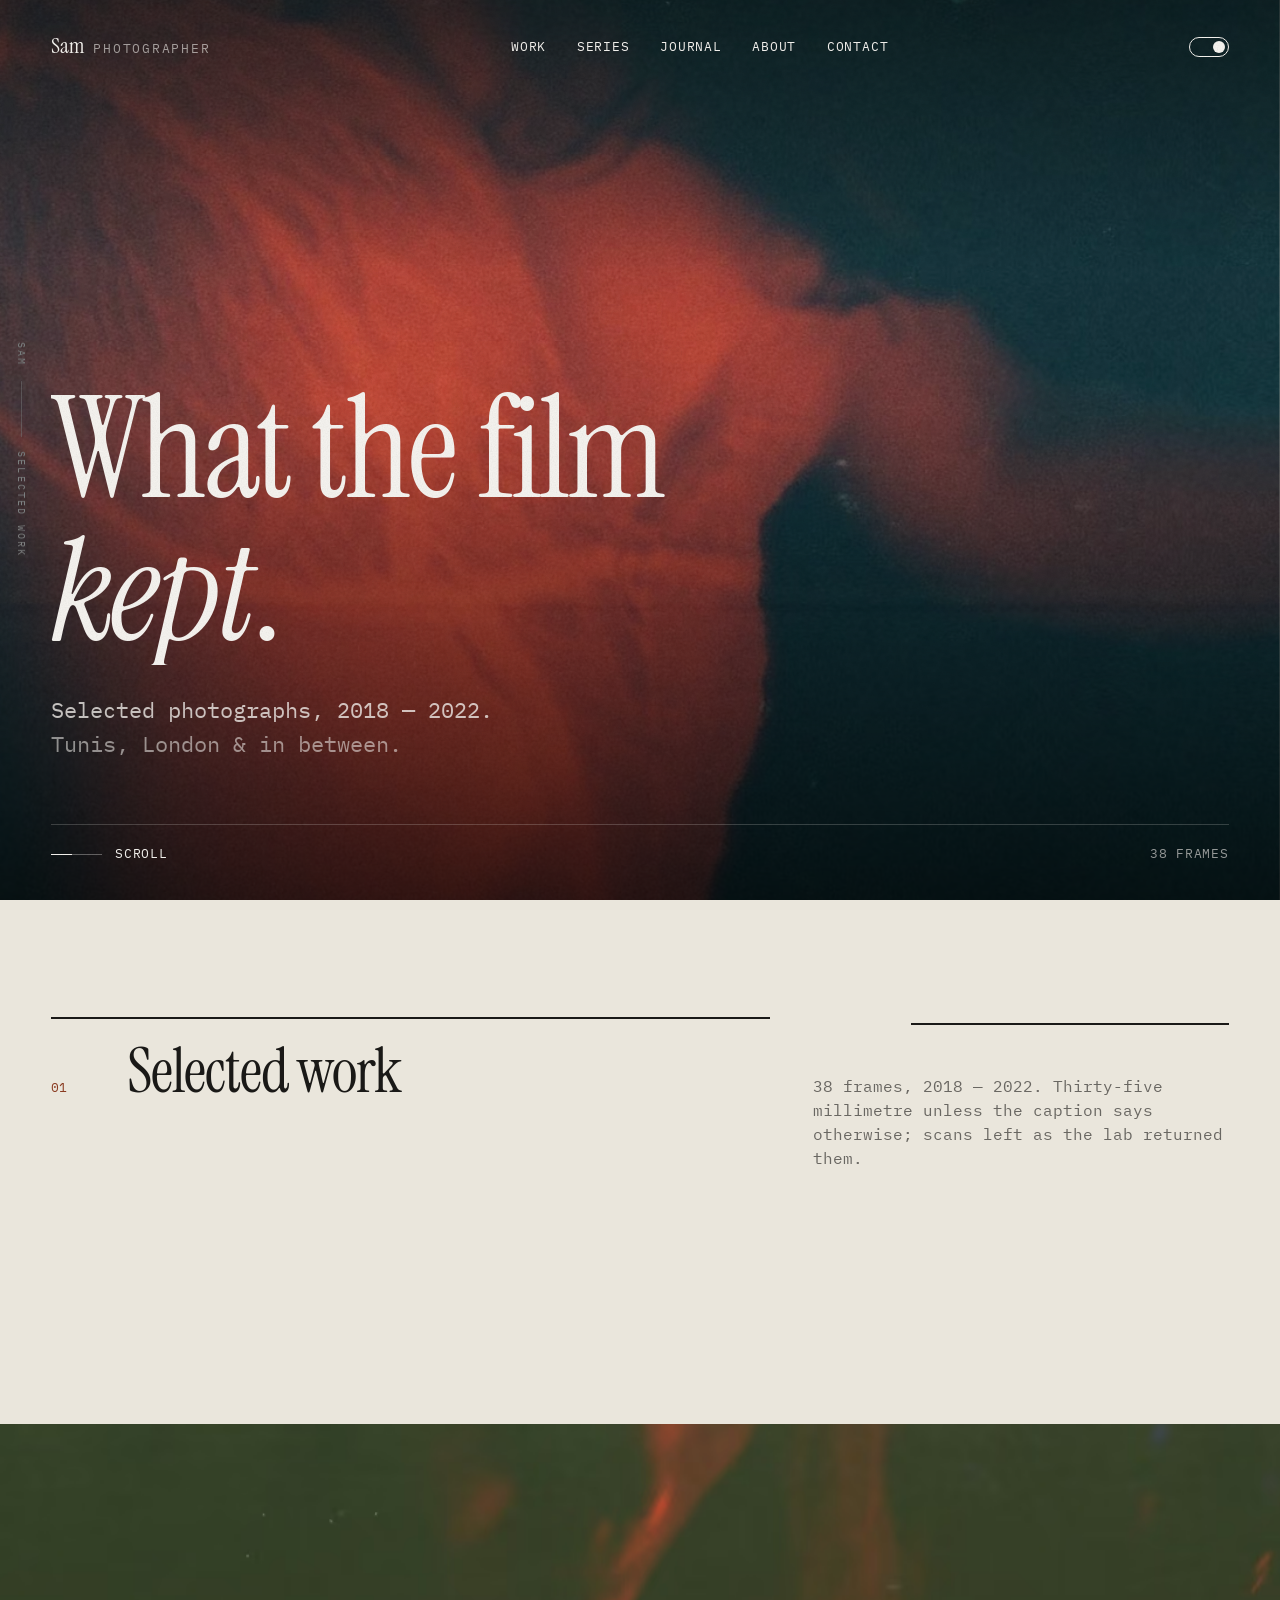
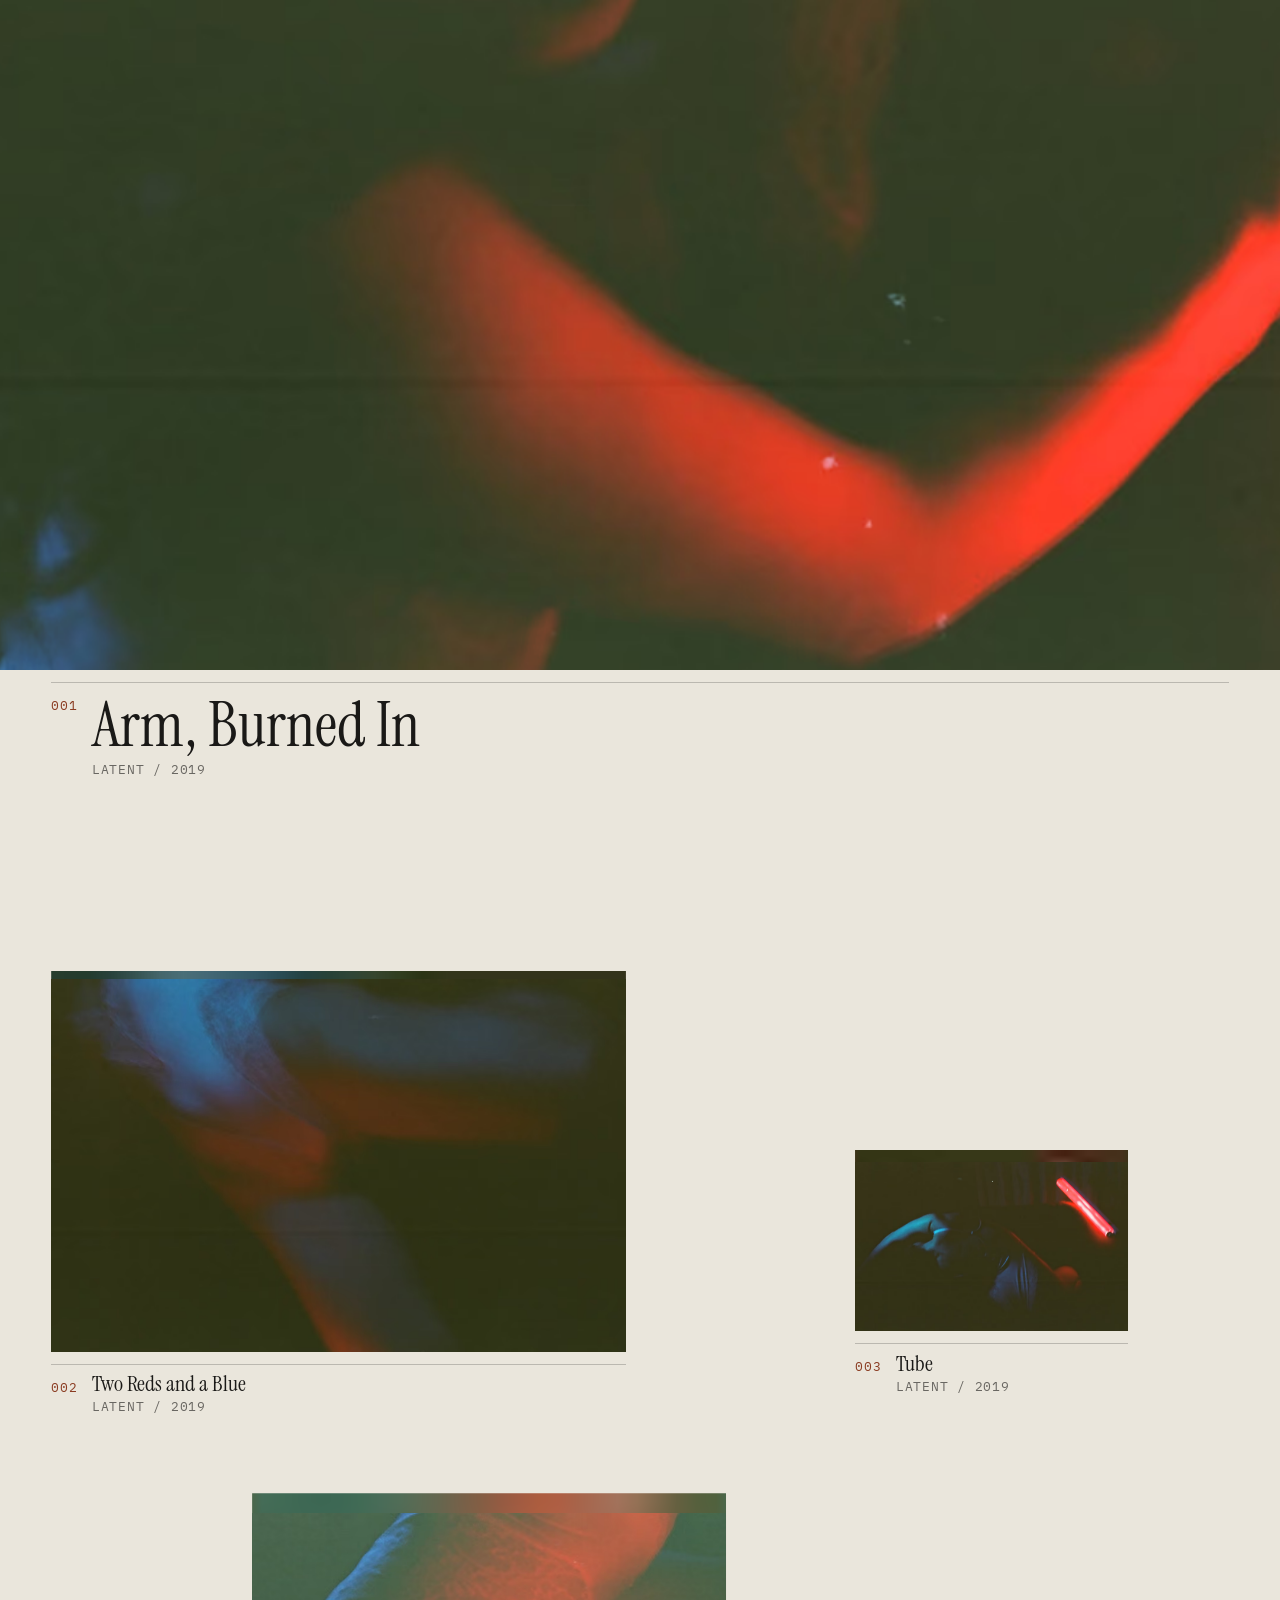
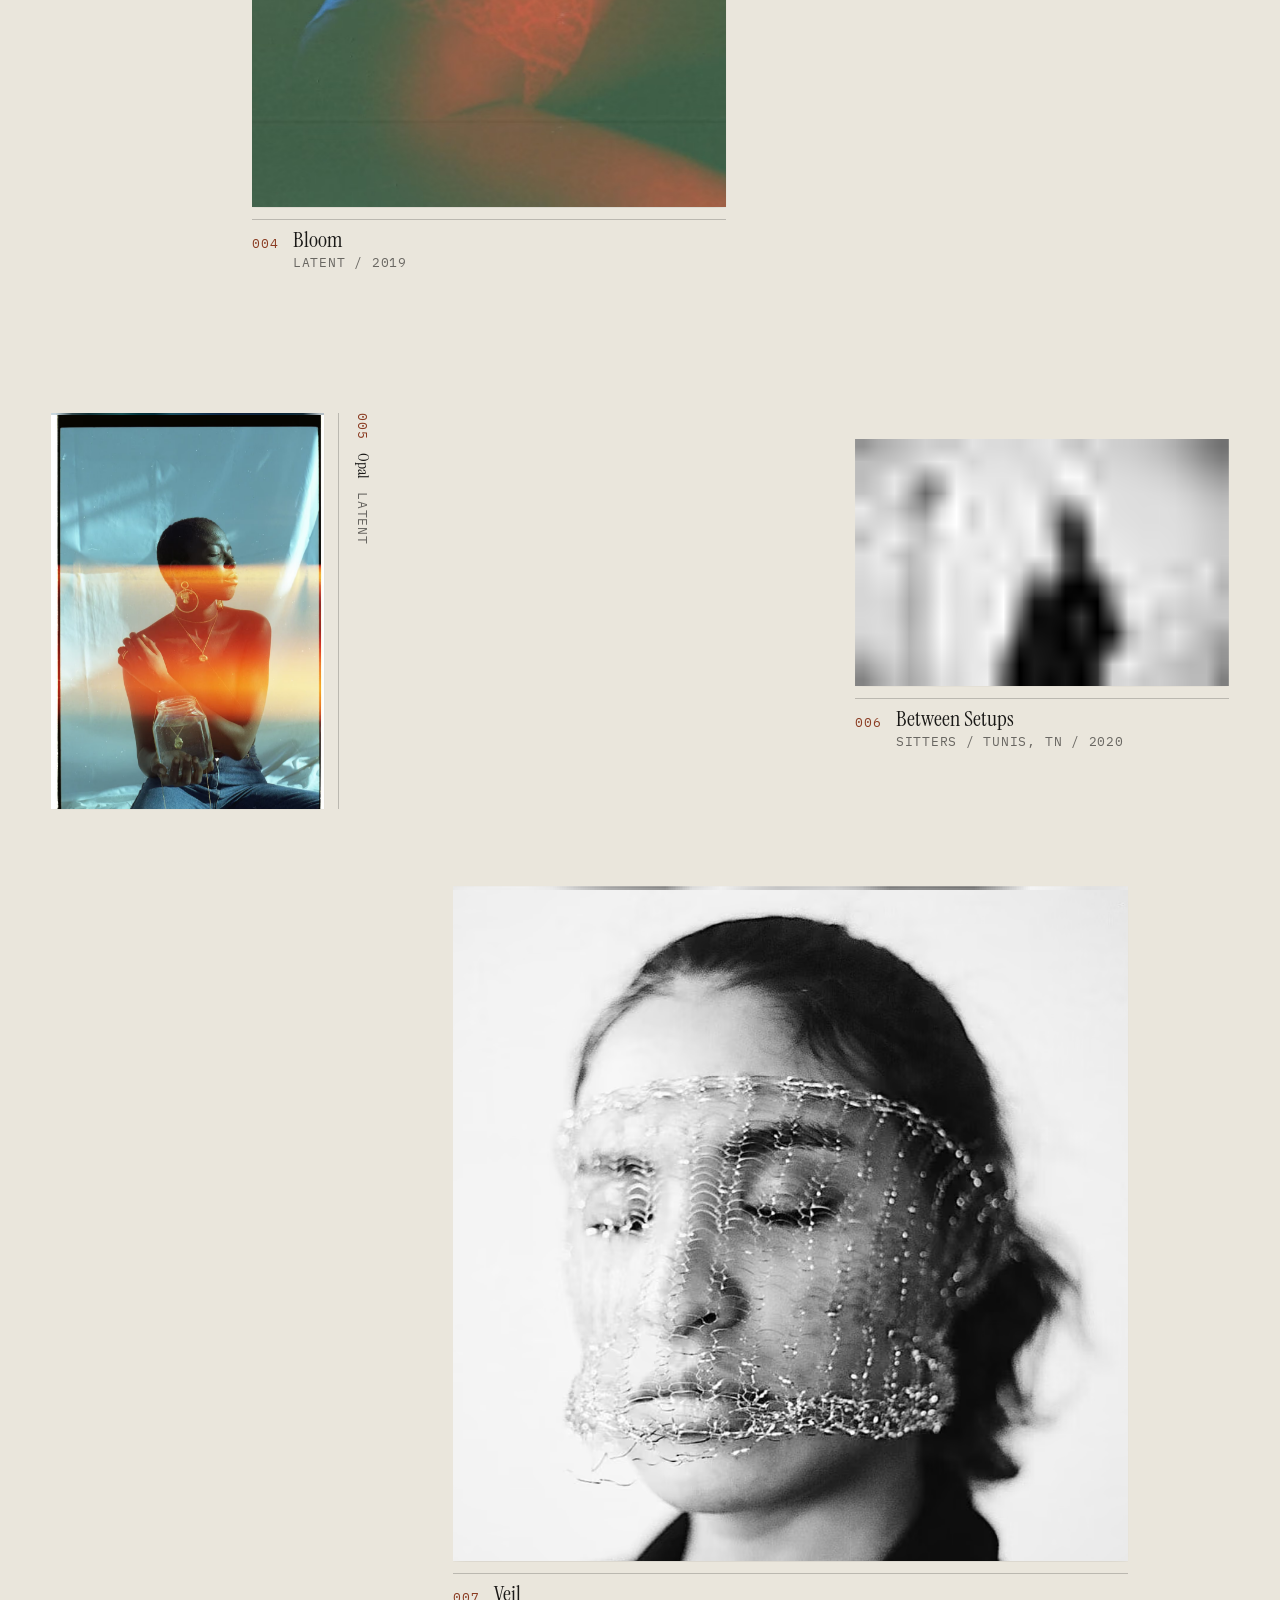
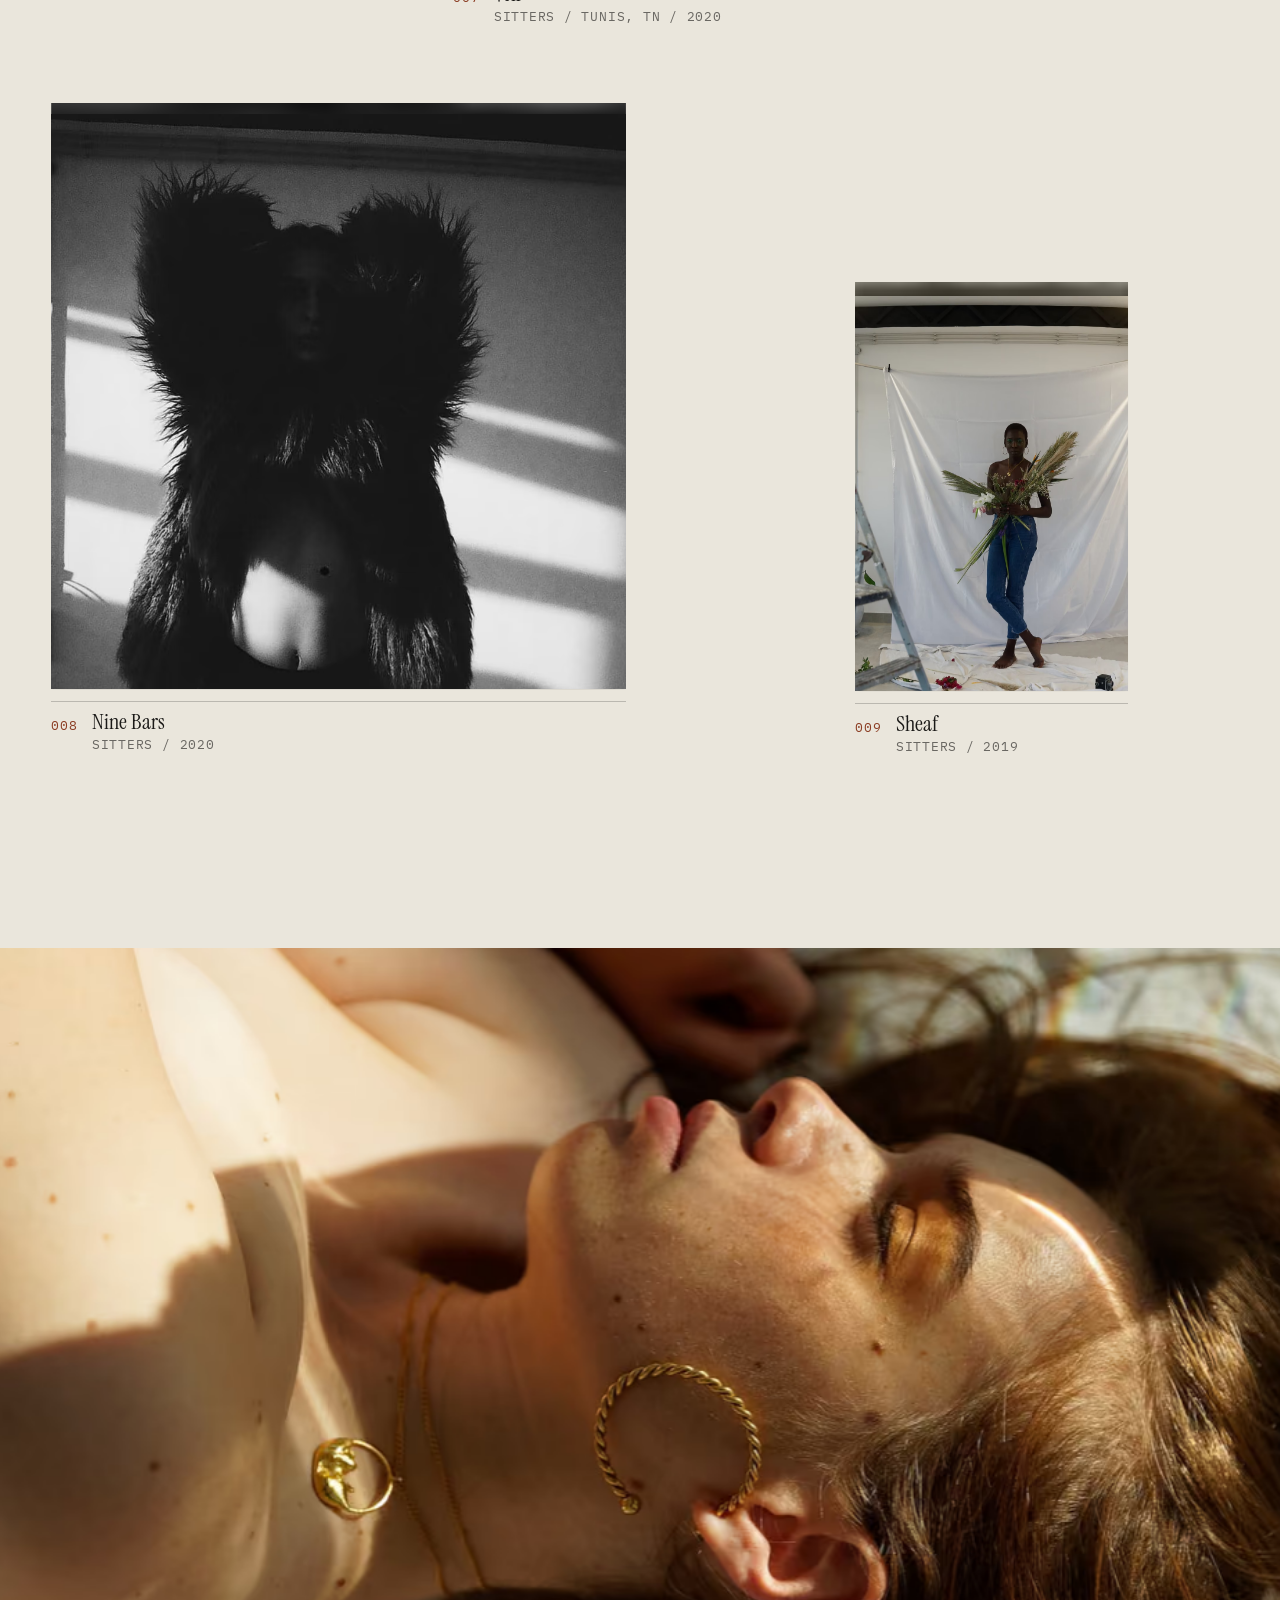
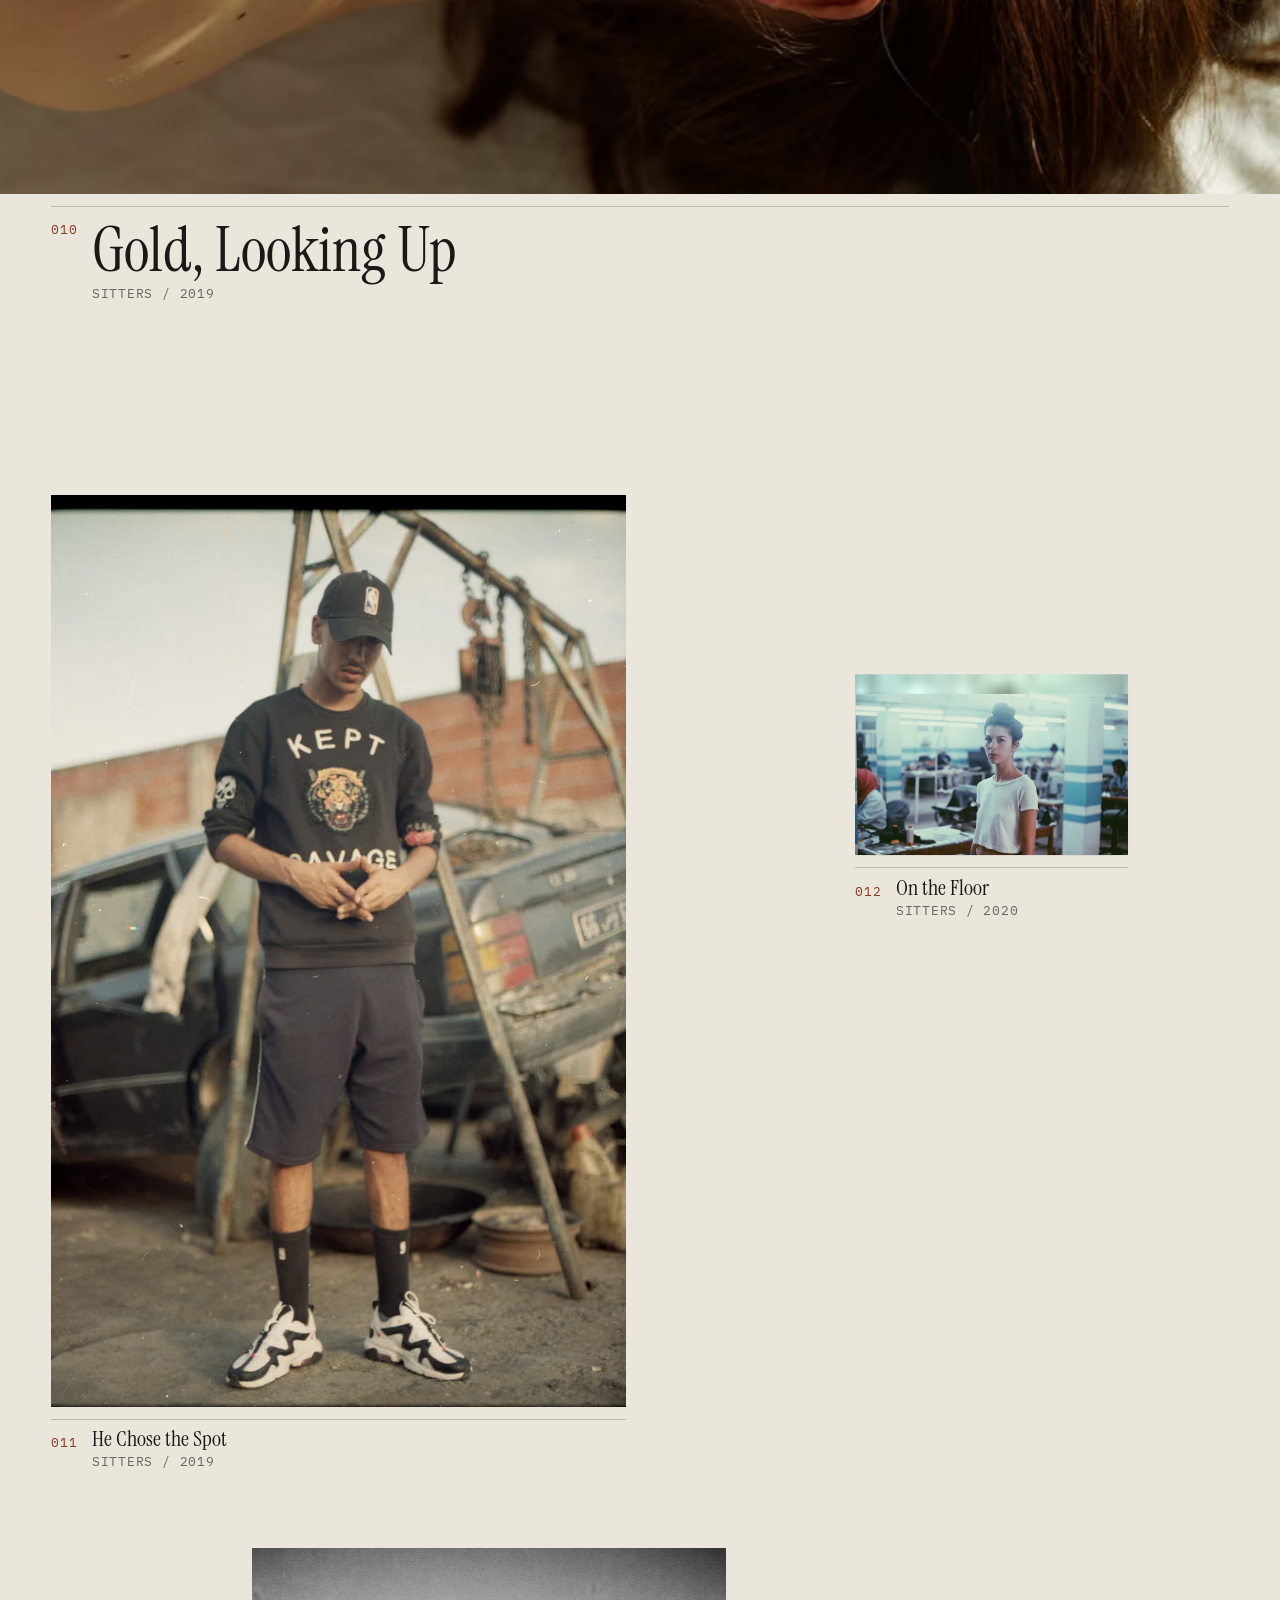
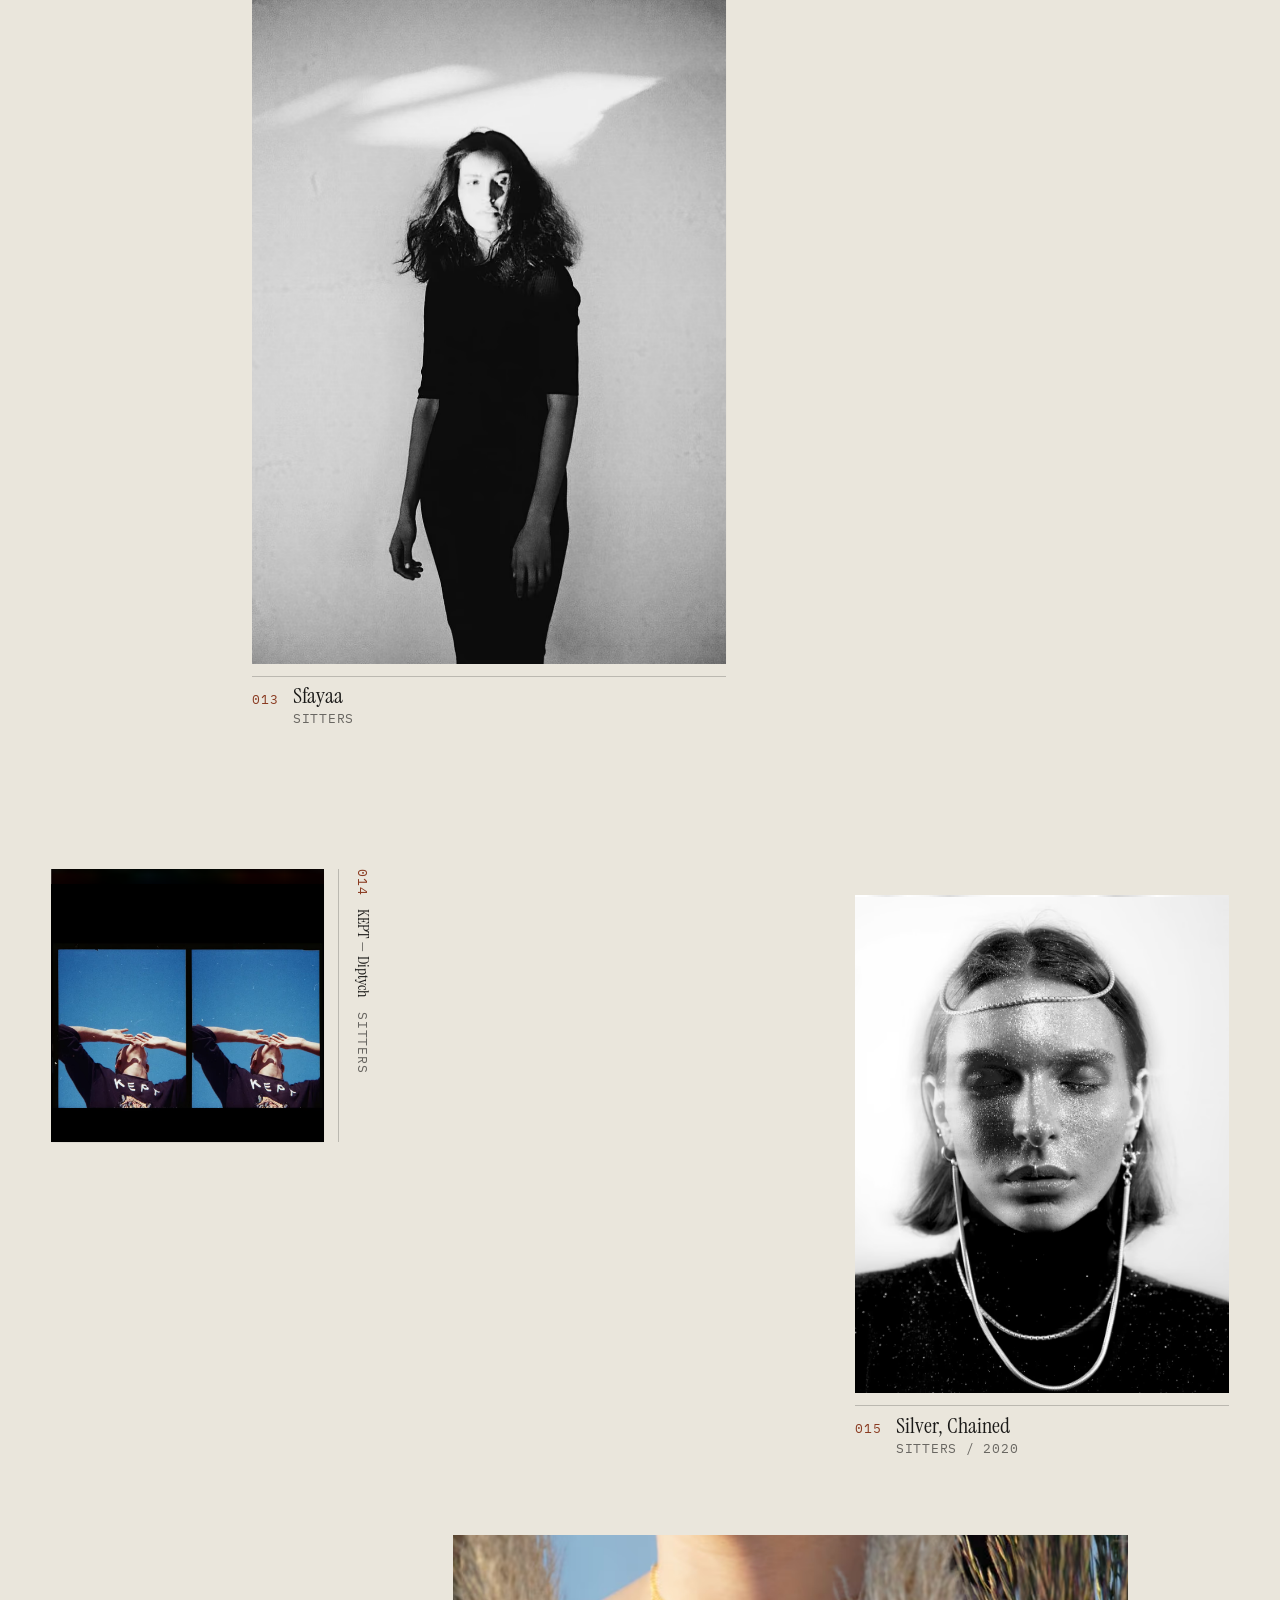
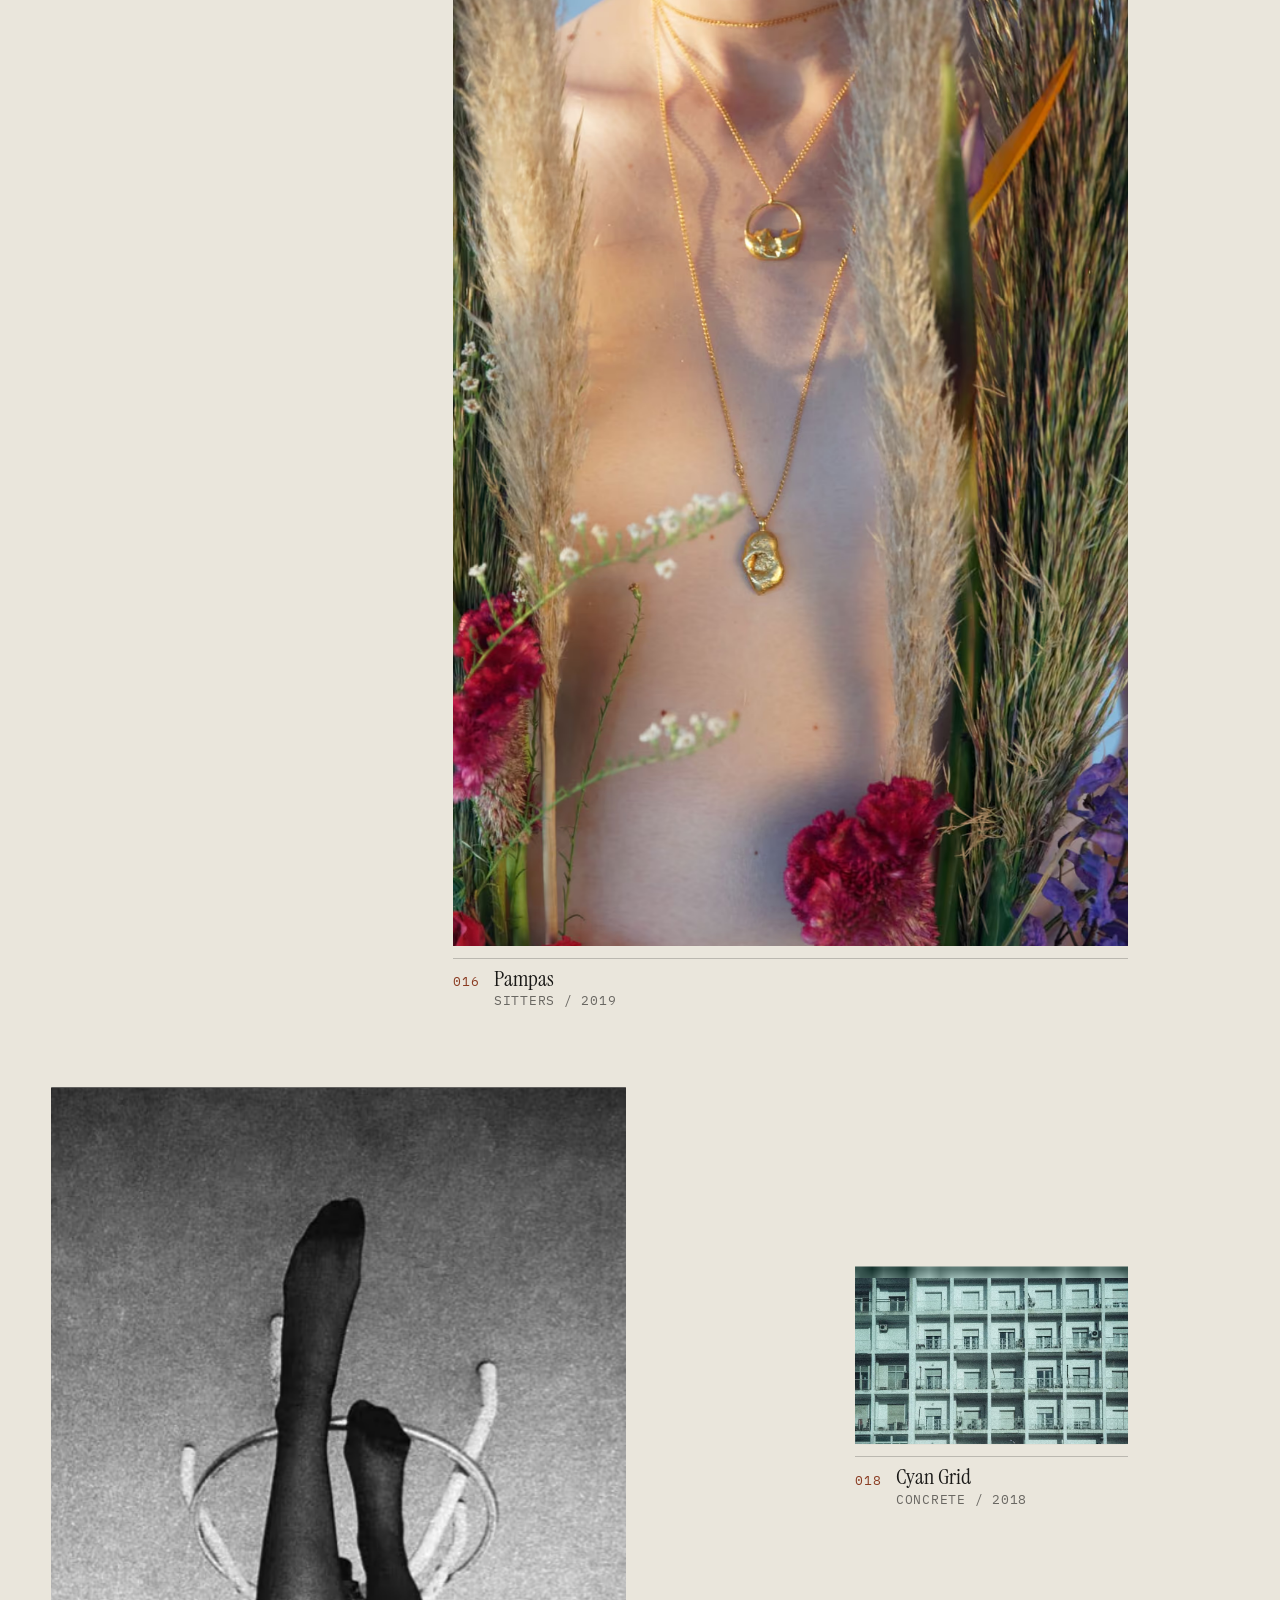
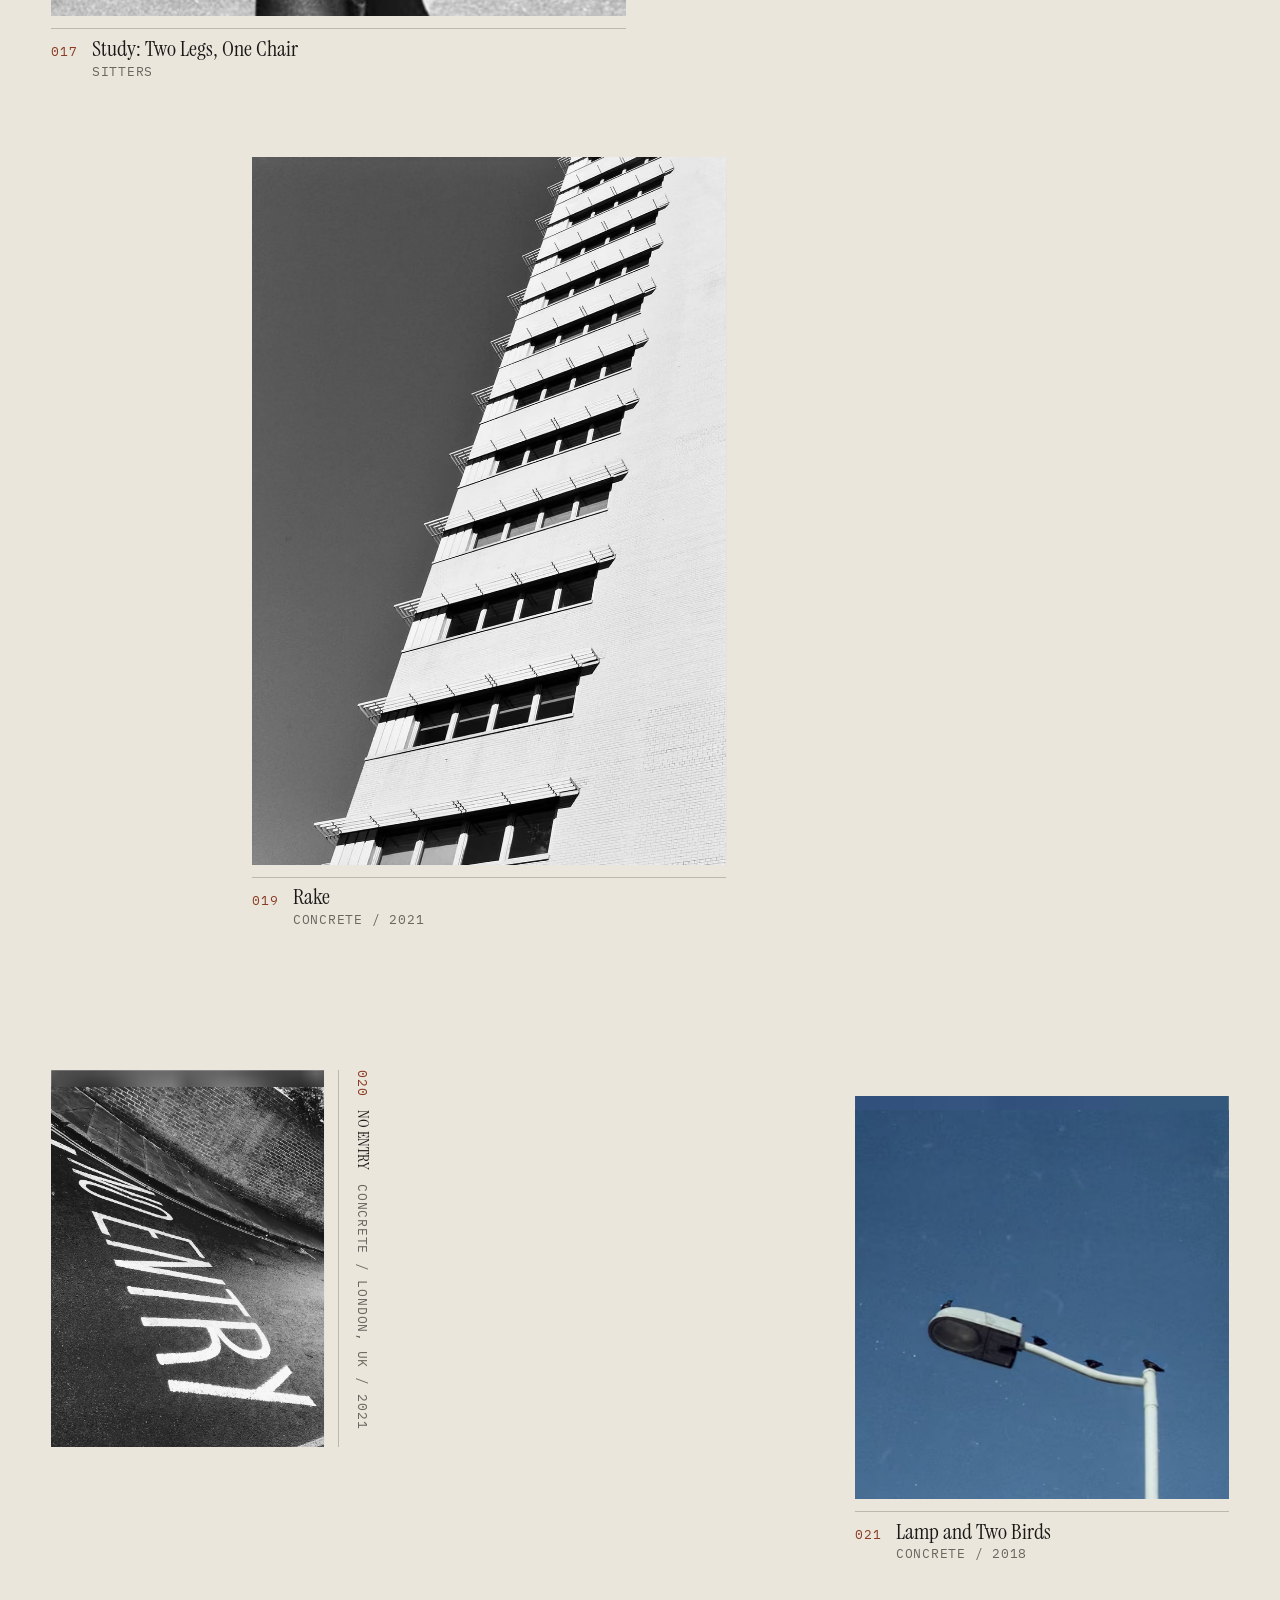
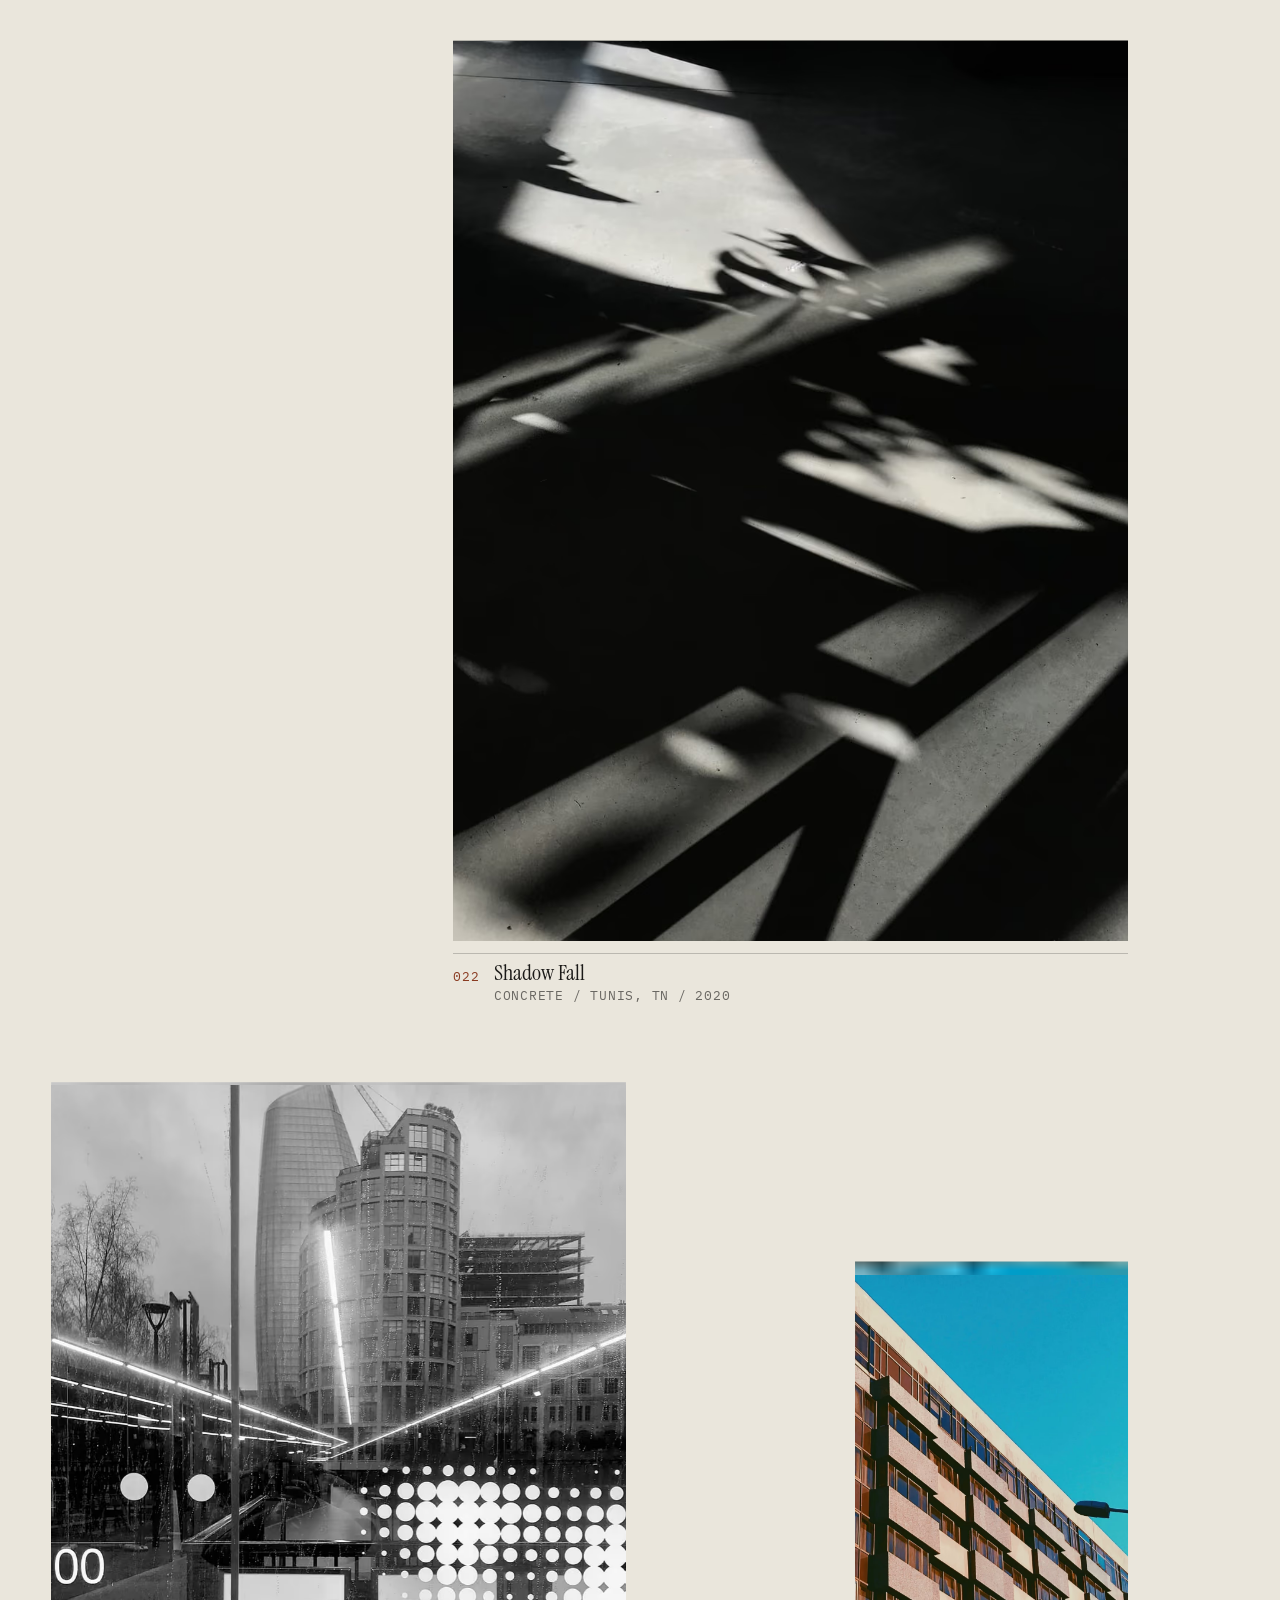
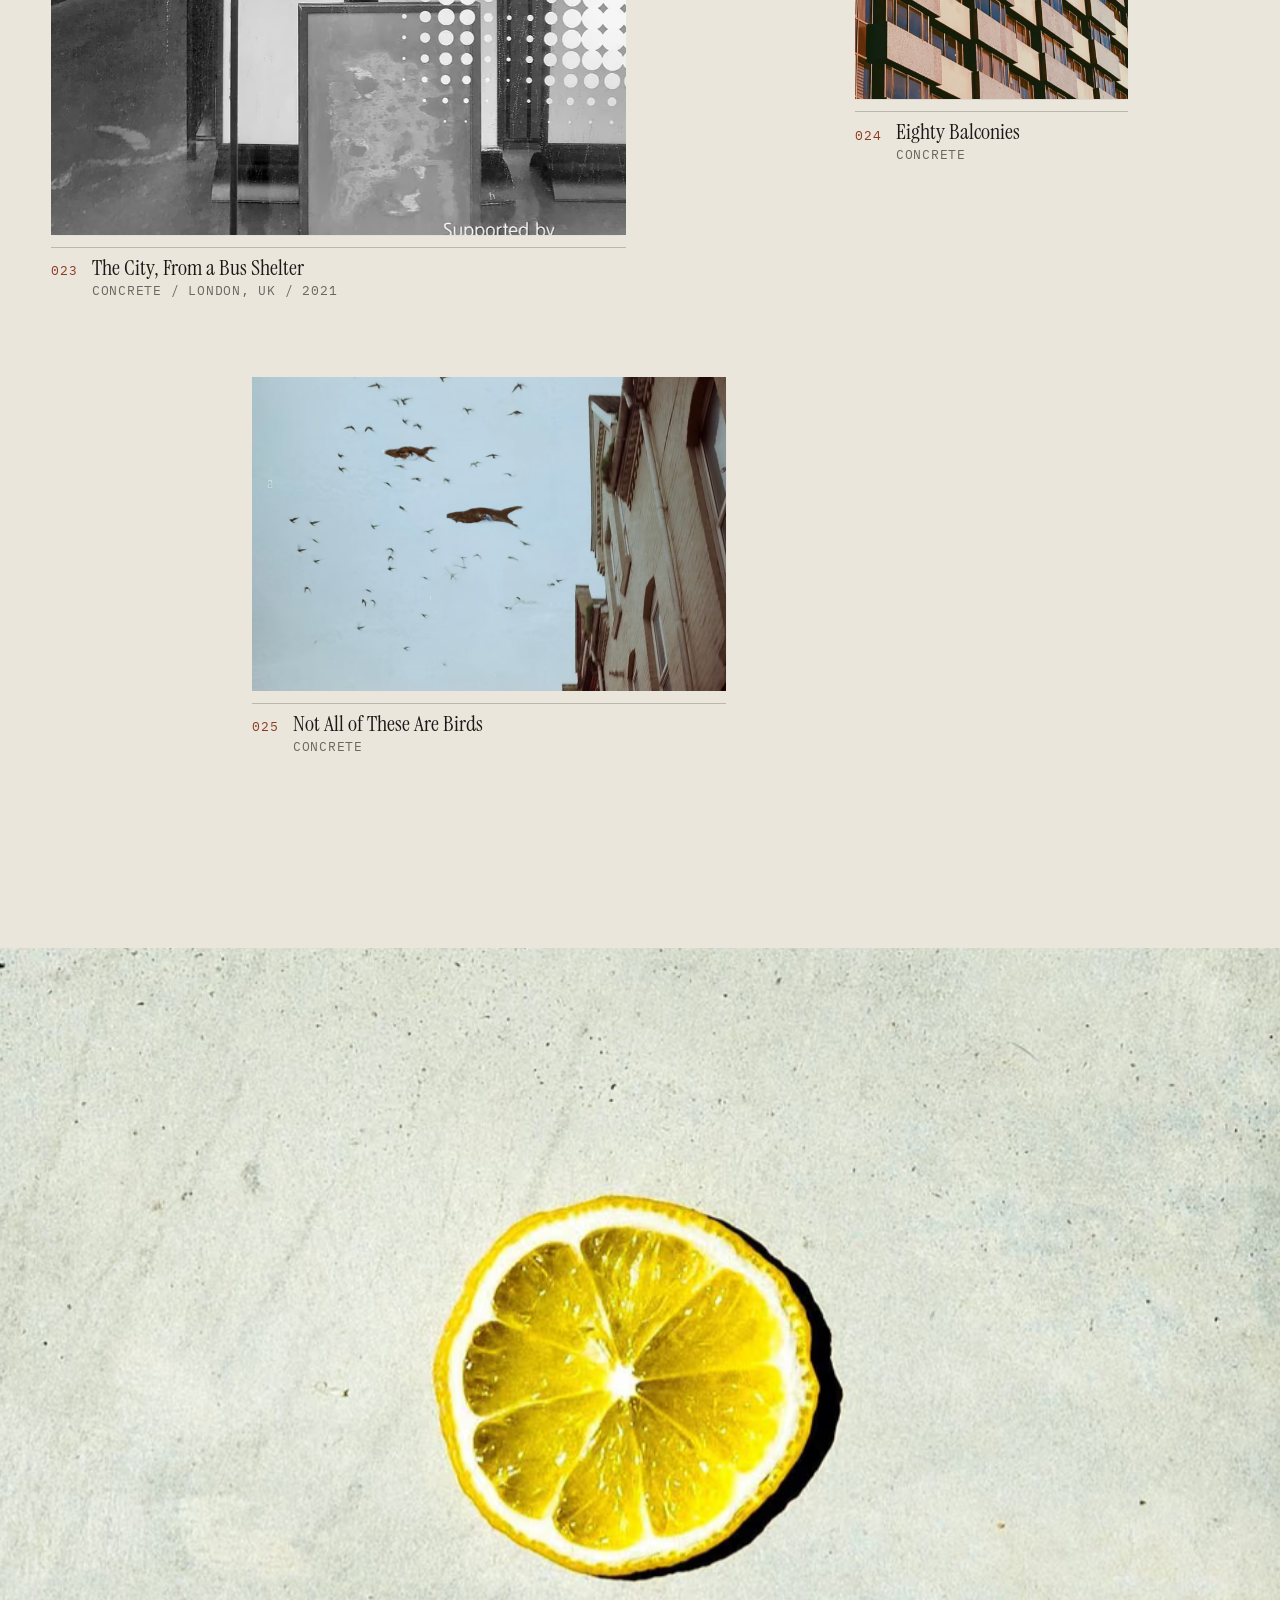
==== commit 9552d847: "Stop a failed image looking like a blurry photograph, and cut the weight The blurred frames were the" ====
--- a/index.html
+++ b/index.html
@@ -1192,7 +1192,14 @@
   <!-- ── Hero ─────────────────────────────────────────────────────────── -->
   <section class="hero" id="hero">
     <div class="hero__media" data-parallax="0.18">
-      <img src="images/hero.jpg" alt="A torso dissolving into red and teal light on exposed 35mm film" fetchpriority="high" decoding="async">
+      <!-- The largest thing the page ever paints, so it is the one image
+           worth being fussy about. Derivatives come from
+           tools/build-responsive.mjs; the JPEG stays as the fallback. -->
+      <picture>
+        <source type="image/avif" sizes="100vw" srcset="images/r/hero-480.avif 480w, images/r/hero-960.avif 960w, images/r/hero-1440.avif 1440w">
+        <source type="image/webp" sizes="100vw" srcset="images/r/hero-480.webp 480w, images/r/hero-960.webp 960w, images/r/hero-1440.webp 1440w">
+        <img src="images/hero.jpg" sizes="100vw" alt="A torso dissolving into red and teal light on exposed 35mm film" fetchpriority="high" decoding="async">
+      </picture>
     </div>
     <div class="hero__veil"></div>
 
@@ -1245,7 +1252,11 @@
 <!-- generated-grid:start -->
       <figure class="shot" data-index="0" id="plate-001">
         <a class="shot__frame" href="#f/arm-burned-in" style="--ratio:1.5088" aria-label="Open Arm, Burned In full screen">
-          <img src="images/latent-01.jpg" alt="A red light leak cutting across a bare arm on green-cast colour film" width="1800" height="1193" loading="eager" decoding="async">
+          <picture>
+            <source type="image/avif" srcset="images/r/latent-01-480.avif 480w, images/r/latent-01-960.avif 960w, images/r/latent-01-1440.avif 1440w" sizes="(max-width: 749px) 94vw, 60vw">
+            <source type="image/webp" srcset="images/r/latent-01-480.webp 480w, images/r/latent-01-960.webp 960w, images/r/latent-01-1440.webp 1440w" sizes="(max-width: 749px) 94vw, 60vw">
+            <img src="images/latent-01.jpg" sizes="(max-width: 749px) 94vw, 60vw" alt="A red light leak cutting across a bare arm on green-cast colour film" width="1800" height="1193" loading="eager" decoding="async">
+          </picture>
         </a>
         <figcaption class="shot__cap">
           <span class="shot__plate">001</span>
@@ -1255,7 +1266,11 @@
       </figure>
       <figure class="shot" data-index="1" id="plate-002">
         <a class="shot__frame" href="#f/two-reds-and-a-blue" style="--ratio:1.5088" aria-label="Open Two Reds and a Blue full screen">
-          <img src="images/latent-03.jpg" alt="Blue and red streaks crossing a green frame" width="1800" height="1193" loading="eager" decoding="async">
+          <picture>
+            <source type="image/avif" srcset="images/r/latent-03-480.avif 480w, images/r/latent-03-960.avif 960w, images/r/latent-03-1440.avif 1440w" sizes="(max-width: 749px) 94vw, 60vw">
+            <source type="image/webp" srcset="images/r/latent-03-480.webp 480w, images/r/latent-03-960.webp 960w, images/r/latent-03-1440.webp 1440w" sizes="(max-width: 749px) 94vw, 60vw">
+            <img src="images/latent-03.jpg" sizes="(max-width: 749px) 94vw, 60vw" alt="Blue and red streaks crossing a green frame" width="1800" height="1193" loading="eager" decoding="async">
+          </picture>
         </a>
         <figcaption class="shot__cap">
           <span class="shot__plate">002</span>
@@ -1265,7 +1280,11 @@
       </figure>
       <figure class="shot" data-index="2" id="plate-003">
         <a class="shot__frame" href="#f/tube" style="--ratio:1.5088" aria-label="Open Tube full screen">
-          <img src="images/latent-04.jpg" alt="A neon tube burning pink against a dark, blue-smeared frame" width="1800" height="1193" loading="lazy" decoding="async">
+          <picture>
+            <source type="image/avif" srcset="images/r/latent-04-480.avif 480w, images/r/latent-04-960.avif 960w, images/r/latent-04-1440.avif 1440w" sizes="(max-width: 749px) 94vw, 60vw">
+            <source type="image/webp" srcset="images/r/latent-04-480.webp 480w, images/r/latent-04-960.webp 960w, images/r/latent-04-1440.webp 1440w" sizes="(max-width: 749px) 94vw, 60vw">
+            <img src="images/latent-04.jpg" sizes="(max-width: 749px) 94vw, 60vw" alt="A neon tube burning pink against a dark, blue-smeared frame" width="1800" height="1193" loading="lazy" decoding="async">
+          </picture>
         </a>
         <figcaption class="shot__cap">
           <span class="shot__plate">003</span>
@@ -1275,7 +1294,11 @@
       </figure>
       <figure class="shot" data-index="3" id="plate-004">
         <a class="shot__frame" href="#f/bloom" style="--ratio:1.5088" aria-label="Open Bloom full screen">
-          <img src="images/latent-05.jpg" alt="A red bloom and a blue streak crossing green-cast film" width="1800" height="1193" loading="lazy" decoding="async">
+          <picture>
+            <source type="image/avif" srcset="images/r/latent-05-480.avif 480w, images/r/latent-05-960.avif 960w, images/r/latent-05-1440.avif 1440w" sizes="(max-width: 749px) 94vw, 60vw">
+            <source type="image/webp" srcset="images/r/latent-05-480.webp 480w, images/r/latent-05-960.webp 960w, images/r/latent-05-1440.webp 1440w" sizes="(max-width: 749px) 94vw, 60vw">
+            <img src="images/latent-05.jpg" sizes="(max-width: 749px) 94vw, 60vw" alt="A red bloom and a blue streak crossing green-cast film" width="1800" height="1193" loading="lazy" decoding="async">
+          </picture>
         </a>
         <figcaption class="shot__cap">
           <span class="shot__plate">004</span>
@@ -1285,7 +1308,11 @@
       </figure>
       <figure class="shot" data-index="4" id="plate-005">
         <a class="shot__frame" href="#f/opal" style="--ratio:0.6894" aria-label="Open Opal full screen">
-          <img src="images/latent-07.jpg" alt="A double exposure: a figure in cold blue crossed by a band of orange light" width="1800" height="2611" loading="lazy" decoding="async">
+          <picture>
+            <source type="image/avif" srcset="images/r/latent-07-480.avif 480w, images/r/latent-07-960.avif 960w" sizes="(max-width: 749px) 94vw, 60vw">
+            <source type="image/webp" srcset="images/r/latent-07-480.webp 480w, images/r/latent-07-960.webp 960w" sizes="(max-width: 749px) 94vw, 60vw">
+            <img src="images/latent-07.jpg" sizes="(max-width: 749px) 94vw, 60vw" alt="A double exposure: a figure in cold blue crossed by a band of orange light" width="1241" height="1800" loading="lazy" decoding="async">
+          </picture>
         </a>
         <figcaption class="shot__cap">
           <span class="shot__plate">005</span>
@@ -1295,7 +1322,11 @@
       </figure>
       <figure class="shot" data-index="5" id="plate-006">
         <a class="shot__frame" href="#f/between-setups" style="--ratio:1.509" aria-label="Open Between Setups full screen">
-          <img src="images/sitters-01.jpg" alt="A woman in a black blazer standing beside an exposed studio light stand" width="1800" height="1193" loading="lazy" decoding="async">
+          <picture>
+            <source type="image/avif" srcset="images/r/sitters-01-480.avif 480w, images/r/sitters-01-960.avif 960w, images/r/sitters-01-1440.avif 1440w" sizes="(max-width: 749px) 94vw, 60vw">
+            <source type="image/webp" srcset="images/r/sitters-01-480.webp 480w, images/r/sitters-01-960.webp 960w, images/r/sitters-01-1440.webp 1440w" sizes="(max-width: 749px) 94vw, 60vw">
+            <img src="images/sitters-01.jpg" sizes="(max-width: 749px) 94vw, 60vw" alt="A woman in a black blazer standing beside an exposed studio light stand" width="1512" height="1002" loading="lazy" decoding="async">
+          </picture>
         </a>
         <figcaption class="shot__cap">
           <span class="shot__plate">006</span>
@@ -1305,7 +1336,11 @@
       </figure>
       <figure class="shot" data-index="6" id="plate-007">
         <a class="shot__frame" href="#f/veil" style="--ratio:1" aria-label="Open Veil full screen">
-          <img src="images/sitters-02.jpg" alt="A face behind a beaded veil, eyes closed" width="1800" height="1800" loading="lazy" decoding="async">
+          <picture>
+            <source type="image/avif" srcset="images/r/sitters-02-480.avif 480w, images/r/sitters-02-960.avif 960w" sizes="(max-width: 749px) 94vw, 60vw">
+            <source type="image/webp" srcset="images/r/sitters-02-480.webp 480w, images/r/sitters-02-960.webp 960w" sizes="(max-width: 749px) 94vw, 60vw">
+            <img src="images/sitters-02.jpg" sizes="(max-width: 749px) 94vw, 60vw" alt="A face behind a beaded veil, eyes closed" width="1001" height="1001" loading="lazy" decoding="async">
+          </picture>
         </a>
         <figcaption class="shot__cap">
           <span class="shot__plate">007</span>
@@ -1315,7 +1350,11 @@
       </figure>
       <figure class="shot" data-index="7" id="plate-008">
         <a class="shot__frame" href="#f/nine-bars" style="--ratio:0.9798" aria-label="Open Nine Bars full screen">
-          <img src="images/sitters-03.jpg" alt="A figure in dark fur under hard stripes of window light" width="1800" height="1837" loading="lazy" decoding="async">
+          <picture>
+            <source type="image/avif" srcset="images/r/sitters-03-480.avif 480w, images/r/sitters-03-960.avif 960w" sizes="(max-width: 749px) 94vw, 60vw">
+            <source type="image/webp" srcset="images/r/sitters-03-480.webp 480w, images/r/sitters-03-960.webp 960w" sizes="(max-width: 749px) 94vw, 60vw">
+            <img src="images/sitters-03.jpg" sizes="(max-width: 749px) 94vw, 60vw" alt="A figure in dark fur under hard stripes of window light" width="970" height="990" loading="lazy" decoding="async">
+          </picture>
         </a>
         <figcaption class="shot__cap">
           <span class="shot__plate">008</span>
@@ -1325,7 +1364,11 @@
       </figure>
       <figure class="shot" data-index="8" id="plate-009">
         <a class="shot__frame" href="#f/sheaf" style="--ratio:0.6678" aria-label="Open Sheaf full screen">
-          <img src="images/sitters-04.jpg" alt="A model on a white paper backdrop holding a sheaf of dried stems" width="1800" height="2695" loading="lazy" decoding="async">
+          <picture>
+            <source type="image/avif" srcset="images/r/sitters-04-480.avif 480w, images/r/sitters-04-960.avif 960w" sizes="(max-width: 749px) 94vw, 60vw">
+            <source type="image/webp" srcset="images/r/sitters-04-480.webp 480w, images/r/sitters-04-960.webp 960w" sizes="(max-width: 749px) 94vw, 60vw">
+            <img src="images/sitters-04.jpg" sizes="(max-width: 749px) 94vw, 60vw" alt="A model on a white paper backdrop holding a sheaf of dried stems" width="1202" height="1800" loading="lazy" decoding="async">
+          </picture>
         </a>
         <figcaption class="shot__cap">
           <span class="shot__plate">009</span>
@@ -1335,7 +1378,11 @@
       </figure>
       <figure class="shot" data-index="9" id="plate-010">
         <a class="shot__frame" href="#f/gold-looking-up" style="--ratio:1.4975" aria-label="Open Gold, Looking Up full screen">
-          <img src="images/sitters-05.jpg" alt="A head tipped back in warm light, gold earrings catching the sun" width="1800" height="1202" loading="lazy" decoding="async">
+          <picture>
+            <source type="image/avif" srcset="images/r/sitters-05-480.avif 480w, images/r/sitters-05-960.avif 960w, images/r/sitters-05-1440.avif 1440w" sizes="(max-width: 749px) 94vw, 60vw">
+            <source type="image/webp" srcset="images/r/sitters-05-480.webp 480w, images/r/sitters-05-960.webp 960w, images/r/sitters-05-1440.webp 1440w" sizes="(max-width: 749px) 94vw, 60vw">
+            <img src="images/sitters-05.jpg" sizes="(max-width: 749px) 94vw, 60vw" alt="A head tipped back in warm light, gold earrings catching the sun" width="1800" height="1202" loading="lazy" decoding="async">
+          </picture>
         </a>
         <figcaption class="shot__cap">
           <span class="shot__plate">010</span>
@@ -1345,7 +1392,11 @@
       </figure>
       <figure class="shot" data-index="10" id="plate-011">
         <a class="shot__frame" href="#f/he-chose-the-spot" style="--ratio:0.6306" aria-label="Open He Chose the Spot full screen">
-          <img src="images/sitters-06.jpg" alt="A young man in a cap and graphic tee standing beside a wrecked car in a scrapyard" width="1800" height="2854" loading="lazy" decoding="async">
+          <picture>
+            <source type="image/avif" srcset="images/r/sitters-06-480.avif 480w, images/r/sitters-06-960.avif 960w" sizes="(max-width: 749px) 94vw, 60vw">
+            <source type="image/webp" srcset="images/r/sitters-06-480.webp 480w, images/r/sitters-06-960.webp 960w" sizes="(max-width: 749px) 94vw, 60vw">
+            <img src="images/sitters-06.jpg" sizes="(max-width: 749px) 94vw, 60vw" alt="A young man in a cap and graphic tee standing beside a wrecked car in a scrapyard" width="1135" height="1800" loading="lazy" decoding="async">
+          </picture>
         </a>
         <figcaption class="shot__cap">
           <span class="shot__plate">011</span>
@@ -1355,7 +1406,11 @@
       </figure>
       <figure class="shot" data-index="11" id="plate-012">
         <a class="shot__frame" href="#f/on-the-floor" style="--ratio:1.509" aria-label="Open On the Floor full screen">
-          <img src="images/sitters-07.jpg" alt="A woman in a white tee in a workshop, benches and working figures behind her" width="1800" height="1193" loading="lazy" decoding="async">
+          <picture>
+            <source type="image/avif" srcset="images/r/sitters-07-480.avif 480w, images/r/sitters-07-960.avif 960w, images/r/sitters-07-1440.avif 1440w" sizes="(max-width: 749px) 94vw, 60vw">
+            <source type="image/webp" srcset="images/r/sitters-07-480.webp 480w, images/r/sitters-07-960.webp 960w, images/r/sitters-07-1440.webp 1440w" sizes="(max-width: 749px) 94vw, 60vw">
+            <img src="images/sitters-07.jpg" sizes="(max-width: 749px) 94vw, 60vw" alt="A woman in a white tee in a workshop, benches and working figures behind her" width="1509" height="1000" loading="lazy" decoding="async">
+          </picture>
         </a>
         <figcaption class="shot__cap">
           <span class="shot__plate">012</span>
@@ -1365,7 +1420,11 @@
       </figure>
       <figure class="shot" data-index="12" id="plate-013">
         <a class="shot__frame" href="#f/sfayaa" style="--ratio:0.6628" aria-label="Open Sfayaa full screen">
-          <img src="images/sitters-08.jpg" alt="A figure in black against a bright wall, caught mid-turn" width="1800" height="2716" loading="lazy" decoding="async">
+          <picture>
+            <source type="image/avif" srcset="images/r/sitters-08-480.avif 480w, images/r/sitters-08-960.avif 960w" sizes="(max-width: 749px) 94vw, 60vw">
+            <source type="image/webp" srcset="images/r/sitters-08-480.webp 480w, images/r/sitters-08-960.webp 960w" sizes="(max-width: 749px) 94vw, 60vw">
+            <img src="images/sitters-08.jpg" sizes="(max-width: 749px) 94vw, 60vw" alt="A figure in black against a bright wall, caught mid-turn" width="1193" height="1800" loading="lazy" decoding="async">
+          </picture>
         </a>
         <figcaption class="shot__cap">
           <span class="shot__plate">013</span>
@@ -1375,7 +1434,11 @@
       </figure>
       <figure class="shot" data-index="13" id="plate-014">
         <a class="shot__frame" href="#f/kept-diptych" style="--ratio:1" aria-label="Open KEPT — Diptych full screen">
-          <img src="images/sitters-09.jpg" alt="Two frames side by side: a figure in a KEPT shirt, arms crossed over the face against a blue sky" width="1800" height="1800" loading="lazy" decoding="async">
+          <picture>
+            <source type="image/avif" srcset="images/r/sitters-09-480.avif 480w, images/r/sitters-09-960.avif 960w" sizes="(max-width: 749px) 94vw, 60vw">
+            <source type="image/webp" srcset="images/r/sitters-09-480.webp 480w, images/r/sitters-09-960.webp 960w" sizes="(max-width: 749px) 94vw, 60vw">
+            <img src="images/sitters-09.jpg" sizes="(max-width: 749px) 94vw, 60vw" alt="Two frames side by side: a figure in a KEPT shirt, arms crossed over the face against a blue sky" width="1024" height="1024" loading="lazy" decoding="async">
+          </picture>
         </a>
         <figcaption class="shot__cap">
           <span class="shot__plate">014</span>
@@ -1385,7 +1448,11 @@
       </figure>
       <figure class="shot" data-index="14" id="plate-015">
         <a class="shot__frame" href="#f/silver-chained" style="--ratio:0.75" aria-label="Open Silver, Chained full screen">
-          <img src="images/sitters-10.jpg" alt="A face in silver makeup wearing a head chain and ear chain, in black and white" width="1800" height="2400" loading="lazy" decoding="async">
+          <picture>
+            <source type="image/avif" srcset="images/r/sitters-10-480.avif 480w, images/r/sitters-10-960.avif 960w" sizes="(max-width: 749px) 94vw, 60vw">
+            <source type="image/webp" srcset="images/r/sitters-10-480.webp 480w, images/r/sitters-10-960.webp 960w" sizes="(max-width: 749px) 94vw, 60vw">
+            <img src="images/sitters-10.jpg" sizes="(max-width: 749px) 94vw, 60vw" alt="A face in silver makeup wearing a head chain and ear chain, in black and white" width="1350" height="1800" loading="lazy" decoding="async">
+          </picture>
         </a>
         <figcaption class="shot__cap">
           <span class="shot__plate">015</span>
@@ -1395,7 +1462,11 @@
       </figure>
       <figure class="shot" data-index="15" id="plate-016">
         <a class="shot__frame" href="#f/pampas" style="--ratio:0.6678" aria-label="Open Pampas full screen">
-          <img src="images/sitters-11.jpg" alt="Gold necklaces on a bare throat, framed by pampas grass and carnations" width="1800" height="2695" loading="lazy" decoding="async">
+          <picture>
+            <source type="image/avif" srcset="images/r/sitters-11-480.avif 480w, images/r/sitters-11-960.avif 960w" sizes="(max-width: 749px) 94vw, 60vw">
+            <source type="image/webp" srcset="images/r/sitters-11-480.webp 480w, images/r/sitters-11-960.webp 960w" sizes="(max-width: 749px) 94vw, 60vw">
+            <img src="images/sitters-11.jpg" sizes="(max-width: 749px) 94vw, 60vw" alt="Gold necklaces on a bare throat, framed by pampas grass and carnations" width="1202" height="1800" loading="lazy" decoding="async">
+          </picture>
         </a>
         <figcaption class="shot__cap">
           <span class="shot__plate">016</span>
@@ -1405,7 +1476,11 @@
       </figure>
       <figure class="shot" data-index="16" id="plate-017">
         <a class="shot__frame" href="#f/study-two-legs-one-chair" style="--ratio:1.087" aria-label="Open Study: Two Legs, One Chair full screen">
-          <img src="images/sitters-12.jpg" alt="Two legs in dark tights raised over the back of a wire chair, in grainy black and white" width="1800" height="1656" loading="lazy" decoding="async">
+          <picture>
+            <source type="image/avif" srcset="images/r/sitters-12-480.avif 480w" sizes="(max-width: 749px) 94vw, 60vw">
+            <source type="image/webp" srcset="images/r/sitters-12-480.webp 480w" sizes="(max-width: 749px) 94vw, 60vw">
+            <img src="images/sitters-12.jpg" sizes="(max-width: 749px) 94vw, 60vw" alt="Two legs in dark tights raised over the back of a wire chair, in grainy black and white" width="562" height="517" loading="lazy" decoding="async">
+          </picture>
         </a>
         <figcaption class="shot__cap">
           <span class="shot__plate">017</span>
@@ -1415,7 +1490,11 @@
       </figure>
       <figure class="shot" data-index="17" id="plate-018">
         <a class="shot__frame" href="#f/cyan-grid" style="--ratio:1.5369" aria-label="Open Cyan Grid full screen">
-          <img src="images/concrete-01.jpg" alt="A grid of apartment balconies in cold cyan light" width="1800" height="1171" loading="lazy" decoding="async">
+          <picture>
+            <source type="image/avif" srcset="images/r/concrete-01-480.avif 480w, images/r/concrete-01-960.avif 960w" sizes="(max-width: 749px) 94vw, 60vw">
+            <source type="image/webp" srcset="images/r/concrete-01-480.webp 480w, images/r/concrete-01-960.webp 960w" sizes="(max-width: 749px) 94vw, 60vw">
+            <img src="images/concrete-01.jpg" sizes="(max-width: 749px) 94vw, 60vw" alt="A grid of apartment balconies in cold cyan light" width="1334" height="868" loading="lazy" decoding="async">
+          </picture>
         </a>
         <figcaption class="shot__cap">
           <span class="shot__plate">018</span>
@@ -1425,7 +1504,11 @@
       </figure>
       <figure class="shot" data-index="18" id="plate-019">
         <a class="shot__frame" href="#f/rake" style="--ratio:0.6706" aria-label="Open Rake full screen">
-          <img src="images/concrete-02.jpg" alt="A tower block cutting a hard diagonal across a white sky" width="1800" height="2684" loading="lazy" decoding="async">
+          <picture>
+            <source type="image/avif" srcset="images/r/concrete-02-480.avif 480w, images/r/concrete-02-960.avif 960w" sizes="(max-width: 749px) 94vw, 60vw">
+            <source type="image/webp" srcset="images/r/concrete-02-480.webp 480w, images/r/concrete-02-960.webp 960w" sizes="(max-width: 749px) 94vw, 60vw">
+            <img src="images/concrete-02.jpg" sizes="(max-width: 749px) 94vw, 60vw" alt="A tower block cutting a hard diagonal across a white sky" width="1207" height="1800" loading="lazy" decoding="async">
+          </picture>
         </a>
         <figcaption class="shot__cap">
           <span class="shot__plate">019</span>
@@ -1435,7 +1518,11 @@
       </figure>
       <figure class="shot" data-index="19" id="plate-020">
         <a class="shot__frame" href="#f/no-entry" style="--ratio:0.7256" aria-label="Open NO ENTRY full screen">
-          <img src="images/concrete-03.jpg" alt="The words NO ENTRY painted across wet tarmac" width="1800" height="2481" loading="lazy" decoding="async">
+          <picture>
+            <source type="image/avif" srcset="images/r/concrete-03-480.avif 480w, images/r/concrete-03-960.avif 960w" sizes="(max-width: 749px) 94vw, 60vw">
+            <source type="image/webp" srcset="images/r/concrete-03-480.webp 480w, images/r/concrete-03-960.webp 960w" sizes="(max-width: 749px) 94vw, 60vw">
+            <img src="images/concrete-03.jpg" sizes="(max-width: 749px) 94vw, 60vw" alt="The words NO ENTRY painted across wet tarmac" width="1306" height="1800" loading="lazy" decoding="async">
+          </picture>
         </a>
         <figcaption class="shot__cap">
           <span class="shot__plate">020</span>
@@ -1445,7 +1532,11 @@
       </figure>
       <figure class="shot" data-index="20" id="plate-021">
         <a class="shot__frame" href="#f/lamp-and-two-birds" style="--ratio:0.9273" aria-label="Open Lamp and Two Birds full screen">
-          <img src="images/concrete-04.jpg" alt="A streetlight and two small birds against a flat blue sky" width="1800" height="1941" loading="lazy" decoding="async">
+          <picture>
+            <source type="image/avif" srcset="images/r/concrete-04-480.avif 480w" sizes="(max-width: 749px) 94vw, 60vw">
+            <source type="image/webp" srcset="images/r/concrete-04-480.webp 480w" sizes="(max-width: 749px) 94vw, 60vw">
+            <img src="images/concrete-04.jpg" sizes="(max-width: 749px) 94vw, 60vw" alt="A streetlight and two small birds against a flat blue sky" width="854" height="921" loading="lazy" decoding="async">
+          </picture>
         </a>
         <figcaption class="shot__cap">
           <span class="shot__plate">021</span>
@@ -1455,7 +1546,11 @@
       </figure>
       <figure class="shot" data-index="21" id="plate-022">
         <a class="shot__frame" href="#f/shadow-fall" style="--ratio:0.75" aria-label="Open Shadow Fall full screen">
-          <img src="images/concrete-05.jpg" alt="Hard-edged shadows thrown across a bare wall" width="1800" height="2400" loading="lazy" decoding="async">
+          <picture>
+            <source type="image/avif" srcset="images/r/concrete-05-480.avif 480w, images/r/concrete-05-960.avif 960w" sizes="(max-width: 749px) 94vw, 60vw">
+            <source type="image/webp" srcset="images/r/concrete-05-480.webp 480w, images/r/concrete-05-960.webp 960w" sizes="(max-width: 749px) 94vw, 60vw">
+            <img src="images/concrete-05.jpg" sizes="(max-width: 749px) 94vw, 60vw" alt="Hard-edged shadows thrown across a bare wall" width="1350" height="1800" loading="lazy" decoding="async">
+          </picture>
         </a>
         <figcaption class="shot__cap">
           <span class="shot__plate">022</span>
@@ -1465,7 +1560,11 @@
       </figure>
       <figure class="shot" data-index="22" id="plate-023">
         <a class="shot__frame" href="#f/the-city-from-a-bus-shelter" style="--ratio:0.7633" aria-label="Open The City, From a Bus Shelter full screen">
-          <img src="images/concrete-06.jpg" alt="Glass towers rising behind a bus shelter in the City" width="1800" height="2358" loading="lazy" decoding="async">
+          <picture>
+            <source type="image/avif" srcset="images/r/concrete-06-480.avif 480w, images/r/concrete-06-960.avif 960w" sizes="(max-width: 749px) 94vw, 60vw">
+            <source type="image/webp" srcset="images/r/concrete-06-480.webp 480w, images/r/concrete-06-960.webp 960w" sizes="(max-width: 749px) 94vw, 60vw">
+            <img src="images/concrete-06.jpg" sizes="(max-width: 749px) 94vw, 60vw" alt="Glass towers rising behind a bus shelter in the City" width="1374" height="1800" loading="lazy" decoding="async">
+          </picture>
         </a>
         <figcaption class="shot__cap">
           <span class="shot__plate">023</span>
@@ -1475,7 +1574,11 @@
       </figure>
       <figure class="shot" data-index="23" id="plate-024">
         <a class="shot__frame" href="#f/eighty-balconies" style="--ratio:0.6239" aria-label="Open Eighty Balconies full screen">
-          <img src="images/concrete-07.jpg" alt="A repeating grid of balconies on a tall block, seen from below against a cyan sky" width="1800" height="2885" loading="lazy" decoding="async">
+          <picture>
+            <source type="image/avif" srcset="images/r/concrete-07-480.avif 480w, images/r/concrete-07-960.avif 960w" sizes="(max-width: 749px) 94vw, 60vw">
+            <source type="image/webp" srcset="images/r/concrete-07-480.webp 480w, images/r/concrete-07-960.webp 960w" sizes="(max-width: 749px) 94vw, 60vw">
+            <img src="images/concrete-07.jpg" sizes="(max-width: 749px) 94vw, 60vw" alt="A repeating grid of balconies on a tall block, seen from below against a cyan sky" width="1123" height="1800" loading="lazy" decoding="async">
+          </picture>
         </a>
         <figcaption class="shot__cap">
           <span class="shot__plate">024</span>
@@ -1485,7 +1588,11 @@
       </figure>
       <figure class="shot" data-index="24" id="plate-025">
         <a class="shot__frame" href="#f/not-all-of-these-are-birds" style="--ratio:1.509" aria-label="Open Not All of These Are Birds full screen">
-          <img src="images/concrete-08.jpg" alt="A flock of birds over a corner building, with two larger shapes among them" width="1800" height="1193" loading="lazy" decoding="async">
+          <picture>
+            <source type="image/avif" srcset="images/r/concrete-08-480.avif 480w, images/r/concrete-08-960.avif 960w, images/r/concrete-08-1440.avif 1440w" sizes="(max-width: 749px) 94vw, 60vw">
+            <source type="image/webp" srcset="images/r/concrete-08-480.webp 480w, images/r/concrete-08-960.webp 960w, images/r/concrete-08-1440.webp 1440w" sizes="(max-width: 749px) 94vw, 60vw">
+            <img src="images/concrete-08.jpg" sizes="(max-width: 749px) 94vw, 60vw" alt="A flock of birds over a corner building, with two larger shapes among them" width="1512" height="1002" loading="lazy" decoding="async">
+          </picture>
         </a>
         <figcaption class="shot__cap">
           <span class="shot__plate">025</span>
@@ -1495,7 +1602,11 @@
       </figure>
       <figure class="shot" data-index="25" id="plate-026">
         <a class="shot__frame" href="#f/lemon-noon" style="--ratio:0.8012" aria-label="Open Lemon, Noon full screen">
-          <img src="images/still-01.jpg" alt="A single slice of lemon on a pale concrete floor in hard sunlight" width="1800" height="2247" loading="lazy" decoding="async">
+          <picture>
+            <source type="image/avif" srcset="images/r/still-01-480.avif 480w, images/r/still-01-960.avif 960w" sizes="(max-width: 749px) 94vw, 60vw">
+            <source type="image/webp" srcset="images/r/still-01-480.webp 480w, images/r/still-01-960.webp 960w" sizes="(max-width: 749px) 94vw, 60vw">
+            <img src="images/still-01.jpg" sizes="(max-width: 749px) 94vw, 60vw" alt="A single slice of lemon on a pale concrete floor in hard sunlight" width="1411" height="1761" loading="lazy" decoding="async">
+          </picture>
         </a>
         <figcaption class="shot__cap">
           <span class="shot__plate">026</span>
@@ -1505,7 +1616,11 @@
       </figure>
       <figure class="shot" data-index="26" id="plate-027">
         <a class="shot__frame" href="#f/pencil-and-the-shadow-of-something-else" style="--ratio:1" aria-label="Open Pencil and the Shadow of Something Else full screen">
-          <img src="images/still-02.jpg" alt="A pencil lying on concrete, crossed by the soft shadow of something outside the frame" width="1800" height="1800" loading="lazy" decoding="async">
+          <picture>
+            <source type="image/avif" srcset="images/r/still-02-480.avif 480w, images/r/still-02-960.avif 960w, images/r/still-02-1440.avif 1440w" sizes="(max-width: 749px) 94vw, 60vw">
+            <source type="image/webp" srcset="images/r/still-02-480.webp 480w, images/r/still-02-960.webp 960w, images/r/still-02-1440.webp 1440w" sizes="(max-width: 749px) 94vw, 60vw">
+            <img src="images/still-02.jpg" sizes="(max-width: 749px) 94vw, 60vw" alt="A pencil lying on concrete, crossed by the soft shadow of something outside the frame" width="1500" height="1500" loading="lazy" decoding="async">
+          </picture>
         </a>
         <figcaption class="shot__cap">
           <span class="shot__plate">027</span>
@@ -1515,7 +1630,11 @@
       </figure>
       <figure class="shot" data-index="27" id="plate-028">
         <a class="shot__frame" href="#f/cup-face-down" style="--ratio:1.6319" aria-label="Open Cup, Face Down full screen">
-          <img src="images/still-03.jpg" alt="A tipped-over cup on stone, its long shadow thrown across the frame" width="1800" height="1103" loading="lazy" decoding="async">
+          <picture>
+            <source type="image/avif" srcset="images/r/still-03-480.avif 480w, images/r/still-03-960.avif 960w, images/r/still-03-1440.avif 1440w" sizes="(max-width: 749px) 94vw, 60vw">
+            <source type="image/webp" srcset="images/r/still-03-480.webp 480w, images/r/still-03-960.webp 960w, images/r/still-03-1440.webp 1440w" sizes="(max-width: 749px) 94vw, 60vw">
+            <img src="images/still-03.jpg" sizes="(max-width: 749px) 94vw, 60vw" alt="A tipped-over cup on stone, its long shadow thrown across the frame" width="1800" height="1103" loading="lazy" decoding="async">
+          </picture>
         </a>
         <figcaption class="shot__cap">
           <span class="shot__plate">028</span>
@@ -1525,7 +1644,11 @@
       </figure>
       <figure class="shot" data-index="28" id="plate-029">
         <a class="shot__frame" href="#f/leaning-out" style="--ratio:0.5133" aria-label="Open Leaning Out full screen">
-          <img src="images/still-04.jpg" alt="Cannabis leaves leaning out from the left of the frame against a flat white wall" width="1800" height="3507" loading="lazy" decoding="async">
+          <picture>
+            <source type="image/avif" srcset="images/r/still-04-480.avif 480w" sizes="(max-width: 749px) 94vw, 60vw">
+            <source type="image/webp" srcset="images/r/still-04-480.webp 480w" sizes="(max-width: 749px) 94vw, 60vw">
+            <img src="images/still-04.jpg" sizes="(max-width: 749px) 94vw, 60vw" alt="Cannabis leaves leaning out from the left of the frame against a flat white wall" width="924" height="1800" loading="lazy" decoding="async">
+          </picture>
         </a>
         <figcaption class="shot__cap">
           <span class="shot__plate">029</span>
@@ -1535,7 +1658,11 @@
       </figure>
       <figure class="shot" data-index="29" id="plate-030">
         <a class="shot__frame" href="#f/fish-held-up-to-the-window" style="--ratio:0.5761" aria-label="Open Fish, Held Up to the Window full screen">
-          <img src="images/still-05.jpg" alt="A goldfish in a clear plastic bottle, held up in two hands against warm window light" width="1800" height="3124" loading="lazy" decoding="async">
+          <picture>
+            <source type="image/avif" srcset="images/r/still-05-480.avif 480w, images/r/still-05-960.avif 960w" sizes="(max-width: 749px) 94vw, 60vw">
+            <source type="image/webp" srcset="images/r/still-05-480.webp 480w, images/r/still-05-960.webp 960w" sizes="(max-width: 749px) 94vw, 60vw">
+            <img src="images/still-05.jpg" sizes="(max-width: 749px) 94vw, 60vw" alt="A goldfish in a clear plastic bottle, held up in two hands against warm window light" width="1037" height="1800" loading="lazy" decoding="async">
+          </picture>
         </a>
         <figcaption class="shot__cap">
           <span class="shot__plate">030</span>
@@ -1545,7 +1672,11 @@
       </figure>
       <figure class="shot" data-index="30" id="plate-031">
         <a class="shot__frame" href="#f/bare" style="--ratio:0.75" aria-label="Open Bare full screen">
-          <img src="images/winter-01.jpg" alt="Bare branches against a white winter sky" width="1800" height="2400" loading="lazy" decoding="async">
+          <picture>
+            <source type="image/avif" srcset="images/r/winter-01-480.avif 480w, images/r/winter-01-960.avif 960w" sizes="(max-width: 749px) 94vw, 60vw">
+            <source type="image/webp" srcset="images/r/winter-01-480.webp 480w, images/r/winter-01-960.webp 960w" sizes="(max-width: 749px) 94vw, 60vw">
+            <img src="images/winter-01.jpg" sizes="(max-width: 749px) 94vw, 60vw" alt="Bare branches against a white winter sky" width="1350" height="1800" loading="lazy" decoding="async">
+          </picture>
         </a>
         <figcaption class="shot__cap">
           <span class="shot__plate">031</span>
@@ -1555,7 +1686,11 @@
       </figure>
       <figure class="shot" data-index="31" id="plate-032">
         <a class="shot__frame" href="#f/path-with-one-figure" style="--ratio:0.75" aria-label="Open Path, With One Figure full screen">
-          <img src="images/winter-02.jpg" alt="A snow-covered path running between trees, one figure far off" width="1800" height="2400" loading="lazy" decoding="async">
+          <picture>
+            <source type="image/avif" srcset="images/r/winter-02-480.avif 480w, images/r/winter-02-960.avif 960w" sizes="(max-width: 749px) 94vw, 60vw">
+            <source type="image/webp" srcset="images/r/winter-02-480.webp 480w, images/r/winter-02-960.webp 960w" sizes="(max-width: 749px) 94vw, 60vw">
+            <img src="images/winter-02.jpg" sizes="(max-width: 749px) 94vw, 60vw" alt="A snow-covered path running between trees, one figure far off" width="1350" height="1800" loading="lazy" decoding="async">
+          </picture>
         </a>
         <figcaption class="shot__cap">
           <span class="shot__plate">032</span>
@@ -1565,7 +1700,11 @@
       </figure>
       <figure class="shot" data-index="32" id="plate-033">
         <a class="shot__frame" href="#f/corridor" style="--ratio:0.5437" aria-label="Open Corridor full screen">
-          <img src="images/winter-03.jpg" alt="A figure blurred by a long exposure in a dim corridor" width="1800" height="3311" loading="lazy" decoding="async">
+          <picture>
+            <source type="image/avif" srcset="images/r/winter-03-480.avif 480w" sizes="(max-width: 749px) 94vw, 60vw">
+            <source type="image/webp" srcset="images/r/winter-03-480.webp 480w" sizes="(max-width: 749px) 94vw, 60vw">
+            <img src="images/winter-03.jpg" sizes="(max-width: 749px) 94vw, 60vw" alt="A figure blurred by a long exposure in a dim corridor" width="822" height="1512" loading="lazy" decoding="async">
+          </picture>
         </a>
         <figcaption class="shot__cap">
           <span class="shot__plate">033</span>
@@ -1575,7 +1714,11 @@
       </figure>
       <figure class="shot" data-index="33" id="plate-034">
         <a class="shot__frame" href="#f/curtain" style="--ratio:0.75" aria-label="Open Curtain full screen">
-          <img src="images/winter-04.jpg" alt="Daylight pooling through a drawn curtain" width="1800" height="2400" loading="lazy" decoding="async">
+          <picture>
+            <source type="image/avif" srcset="images/r/winter-04-480.avif 480w, images/r/winter-04-960.avif 960w" sizes="(max-width: 749px) 94vw, 60vw">
+            <source type="image/webp" srcset="images/r/winter-04-480.webp 480w, images/r/winter-04-960.webp 960w" sizes="(max-width: 749px) 94vw, 60vw">
+            <img src="images/winter-04.jpg" sizes="(max-width: 749px) 94vw, 60vw" alt="Daylight pooling through a drawn curtain" width="1350" height="1800" loading="lazy" decoding="async">
+          </picture>
         </a>
         <figcaption class="shot__cap">
           <span class="shot__plate">034</span>
@@ -1585,7 +1728,11 @@
       </figure>
       <figure class="shot" data-index="34" id="plate-035">
         <a class="shot__frame" href="#f/park-from-the-sixth-floor" style="--ratio:0.75" aria-label="Open Park, From the Sixth Floor full screen">
-          <img src="images/winter-06.jpg" alt="A snowed-over park seen from above, benches and paths picked out in white" width="1800" height="2400" loading="lazy" decoding="async">
+          <picture>
+            <source type="image/avif" srcset="images/r/winter-06-480.avif 480w, images/r/winter-06-960.avif 960w" sizes="(max-width: 749px) 94vw, 60vw">
+            <source type="image/webp" srcset="images/r/winter-06-480.webp 480w, images/r/winter-06-960.webp 960w" sizes="(max-width: 749px) 94vw, 60vw">
+            <img src="images/winter-06.jpg" sizes="(max-width: 749px) 94vw, 60vw" alt="A snowed-over park seen from above, benches and paths picked out in white" width="1350" height="1800" loading="lazy" decoding="async">
+          </picture>
         </a>
         <figcaption class="shot__cap">
           <span class="shot__plate">035</span>
@@ -1595,7 +1742,11 @@
       </figure>
       <figure class="shot" data-index="35" id="plate-036">
         <a class="shot__frame" href="#f/she-was-faster-than-the-shutter" style="--ratio:0.8761" aria-label="Open She Was Faster Than the Shutter full screen">
-          <img src="images/winter-07.jpg" alt="A figure crossing in front of a bright window, smeared by a long exposure" width="1800" height="2055" loading="lazy" decoding="async">
+          <picture>
+            <source type="image/avif" srcset="images/r/winter-07-480.avif 480w" sizes="(max-width: 749px) 94vw, 60vw">
+            <source type="image/webp" srcset="images/r/winter-07-480.webp 480w" sizes="(max-width: 749px) 94vw, 60vw">
+            <img src="images/winter-07.jpg" sizes="(max-width: 749px) 94vw, 60vw" alt="A figure crossing in front of a bright window, smeared by a long exposure" width="792" height="904" loading="lazy" decoding="async">
+          </picture>
         </a>
         <figcaption class="shot__cap">
           <span class="shot__plate">036</span>
@@ -1605,7 +1756,11 @@
       </figure>
       <figure class="shot" data-index="36" id="plate-037">
         <a class="shot__frame" href="#f/the-physical-go-home" style="--ratio:0.8315" aria-label="Open The Physical Go Home full screen">
-          <img src="images/printed-01.jpg" alt="A zine page: a framed text reading &quot;The physical go home but the connection still stay strong&quot;, above a small dark photograph" width="1800" height="2165" loading="lazy" decoding="async">
+          <picture>
+            <source type="image/avif" srcset="images/r/printed-01-480.avif 480w, images/r/printed-01-960.avif 960w, images/r/printed-01-1440.avif 1440w" sizes="(max-width: 749px) 94vw, 60vw">
+            <source type="image/webp" srcset="images/r/printed-01-480.webp 480w, images/r/printed-01-960.webp 960w, images/r/printed-01-1440.webp 1440w" sizes="(max-width: 749px) 94vw, 60vw">
+            <img src="images/printed-01.jpg" sizes="(max-width: 749px) 94vw, 60vw" alt="A zine page: a framed text reading &quot;The physical go home but the connection still stay strong&quot;, above a small dark photograph" width="1497" height="1800" loading="lazy" decoding="async">
+          </picture>
         </a>
         <figcaption class="shot__cap">
           <span class="shot__plate">037</span>
@@ -1615,7 +1770,11 @@
       </figure>
       <figure class="shot" data-index="37" id="plate-038">
         <a class="shot__frame" href="#f/plates-009-010" style="--ratio:1.4138" aria-label="Open Plates 009 — 010 full screen">
-          <img src="images/printed-02.jpg" alt="A layout sheet of five black and white London street frames, numbered 009 and 010" width="1800" height="1273" loading="lazy" decoding="async">
+          <picture>
+            <source type="image/avif" srcset="images/r/printed-02-480.avif 480w, images/r/printed-02-960.avif 960w, images/r/printed-02-1440.avif 1440w" sizes="(max-width: 749px) 94vw, 60vw">
+            <source type="image/webp" srcset="images/r/printed-02-480.webp 480w, images/r/printed-02-960.webp 960w, images/r/printed-02-1440.webp 1440w" sizes="(max-width: 749px) 94vw, 60vw">
+            <img src="images/printed-02.jpg" sizes="(max-width: 749px) 94vw, 60vw" alt="A layout sheet of five black and white London street frames, numbered 009 and 010" width="1800" height="1273" loading="lazy" decoding="async">
+          </picture>
         </a>
         <figcaption class="shot__cap">
           <span class="shot__plate">038</span>
--- a/css/style.css
+++ b/css/style.css
@@ -368,6 +368,7 @@
   z-index: -2;
   will-change: transform;
 }
+.hero__media picture { display: contents; }
 .hero__media img {
   width: 100%; height: 100%;
   object-fit: cover;
@@ -652,6 +653,11 @@
 }
 .shot.is-in .shot__frame { clip-path: inset(0 0 0 0); }
 
+/* <picture> is only a wrapper for choosing a file; it must not become a box
+   between the frame and the image, or the aspect ratio below has nothing to
+   apply to. */
+.shot__frame picture { display: contents; }
+
 .shot__frame img {
   width: 100%;
   aspect-ratio: var(--ratio, 3 / 2);
@@ -666,6 +672,31 @@
 }
 /* The photograph resolves out of its own blurred colours. */
 .shot__frame.is-loaded img { opacity: 1; }
+
+/* A frame whose file never arrived. It reads as an empty plate — the stock
+   with nothing printed on it — rather than as a permanently blurred
+   photograph, which is what it looked like when failure and success shared
+   a state. The caption underneath still names what should be here. */
+.shot__frame.is-failed {
+  background: var(--bg-soft);
+  box-shadow: none;
+  border: 1px solid var(--line);
+}
+/* The <img> stays in the document — it carries the alt text, and the aspect
+   ratio that holds the frame open — but the browser's own broken-image
+   rendering of that alt text is not wanted on top of the plate. */
+.shot__frame.is-failed img { opacity: 0; }
+.shot__frame.is-failed::after {
+  content: 'Image unavailable';
+  position: absolute;
+  inset: auto 0 50% 0;
+  font-family: var(--font-ui);
+  font-size: var(--step--1);
+  letter-spacing: 0.12em;
+  text-transform: uppercase;
+  color: var(--faint);
+  text-align: center;
+}
 .shot.is-in .shot__frame img { --sc: 1.04; }
 @media (hover: hover) {
   .shot__frame:hover img { --sc: 1.09; }
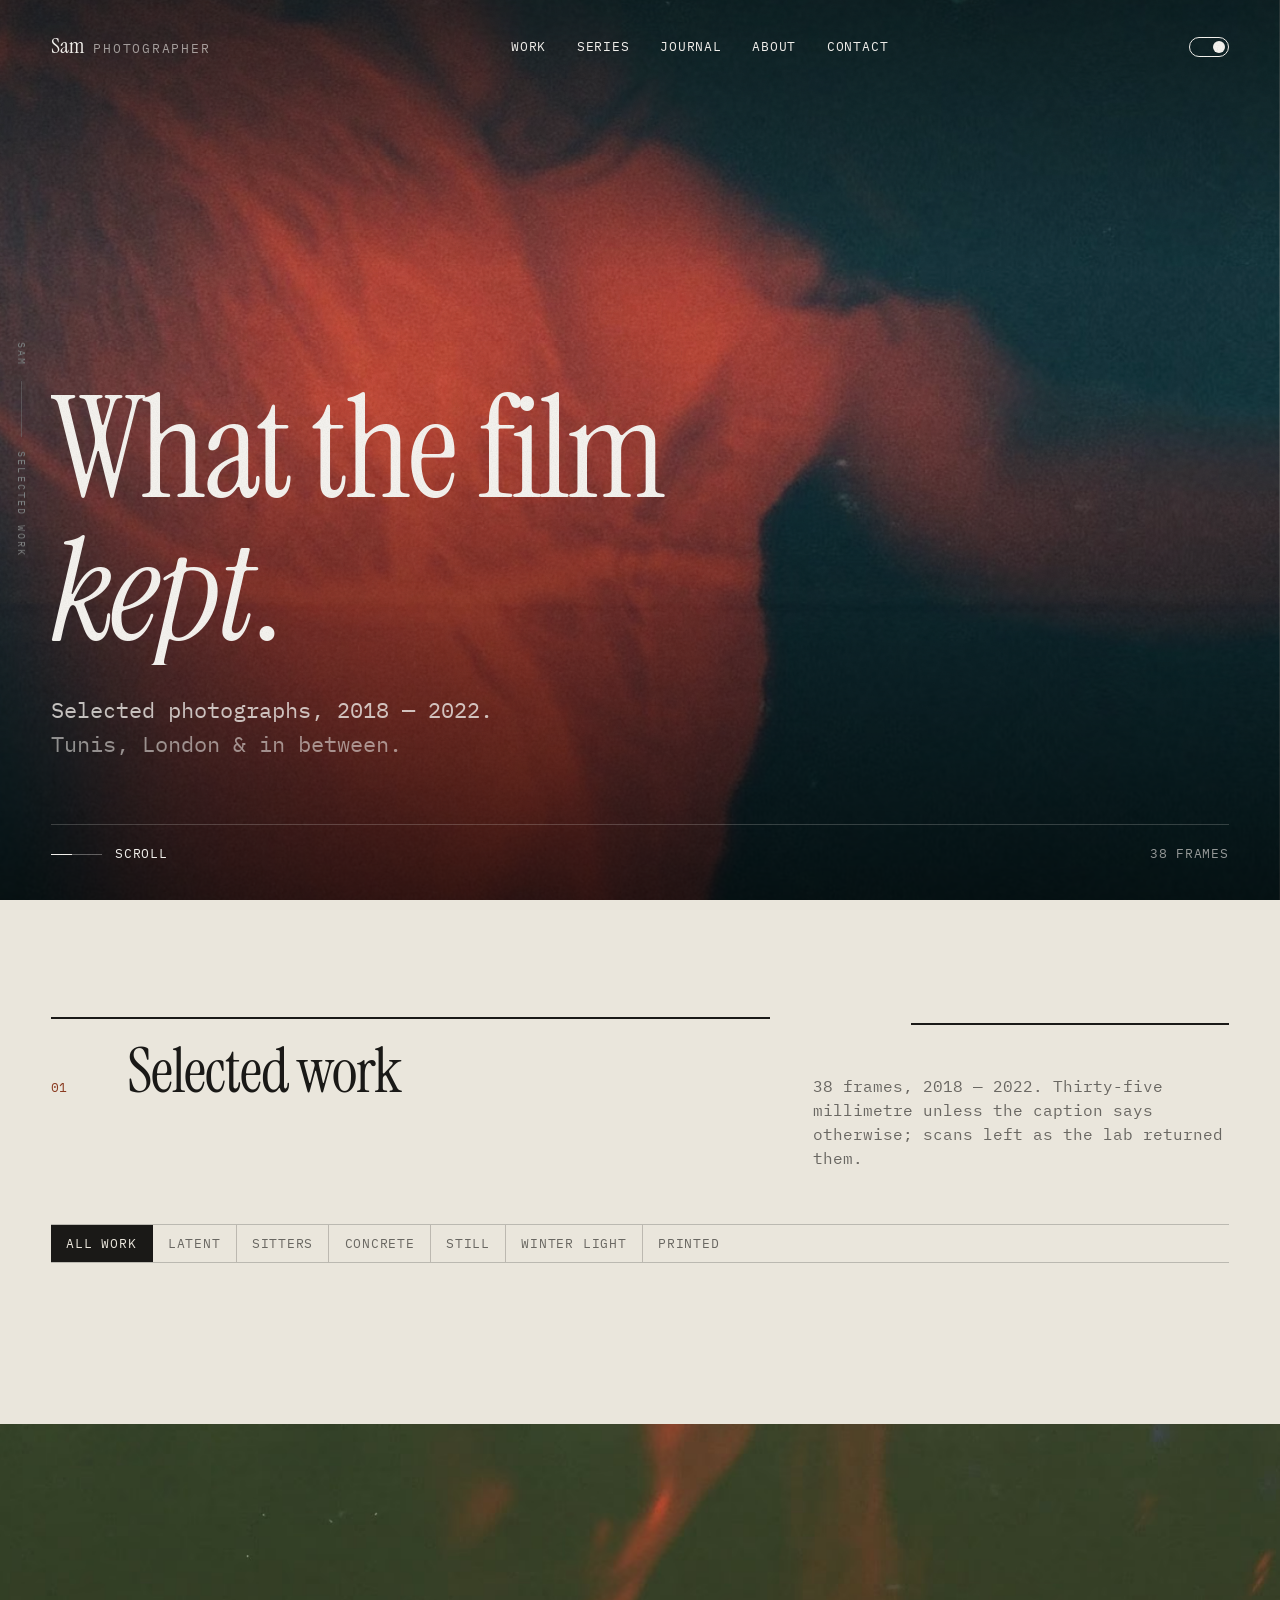
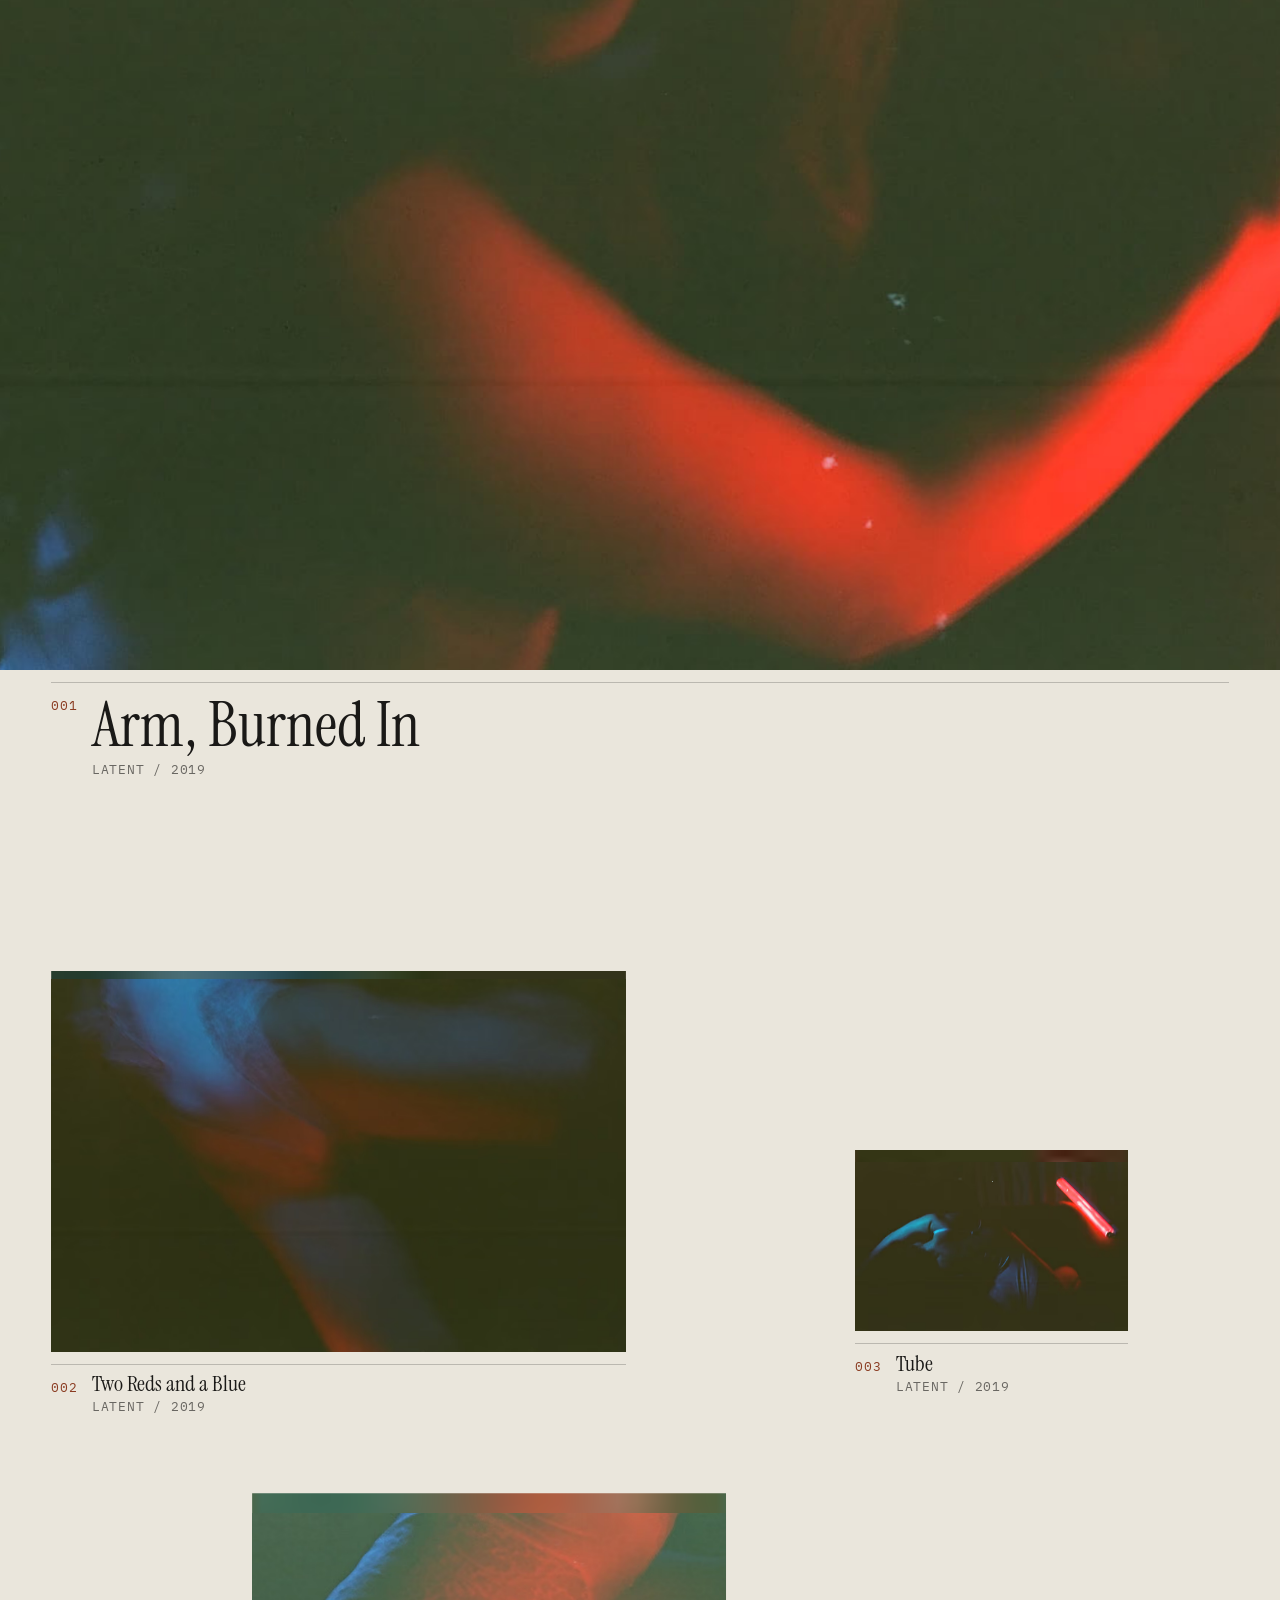
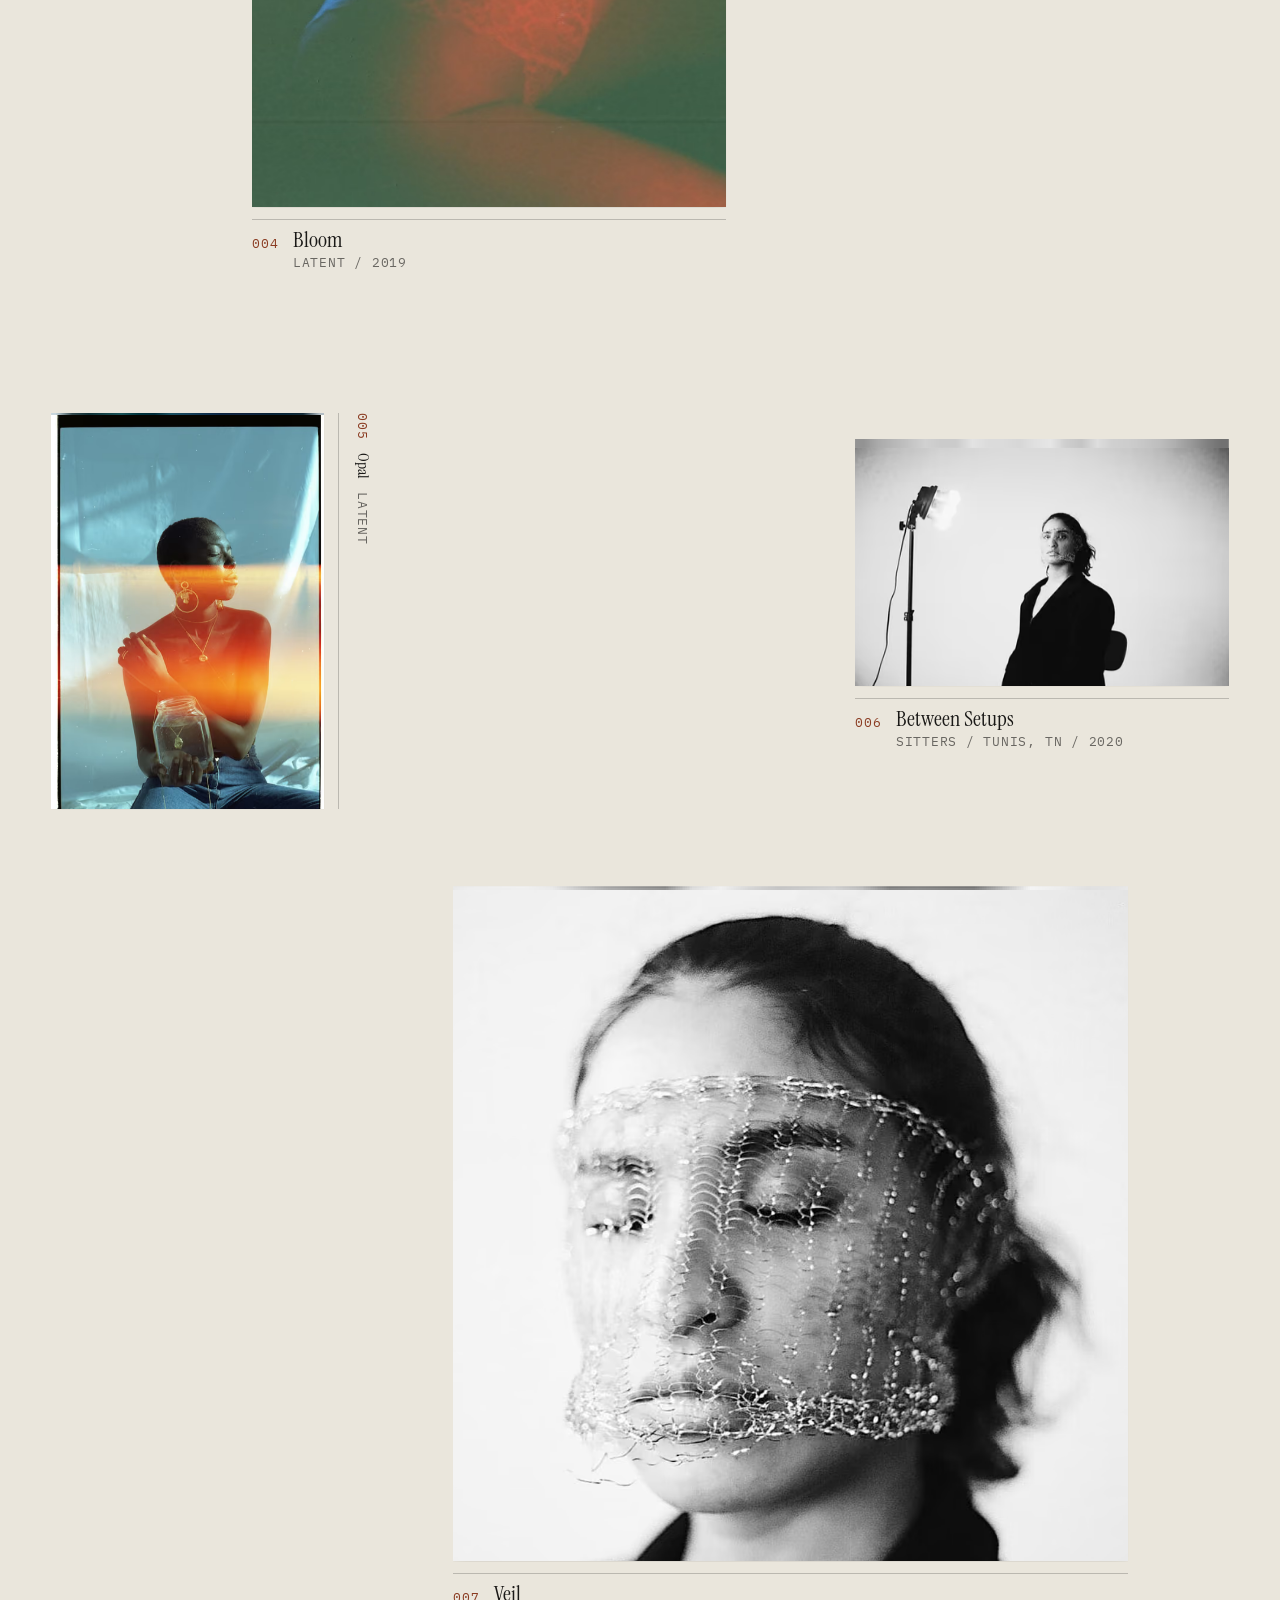
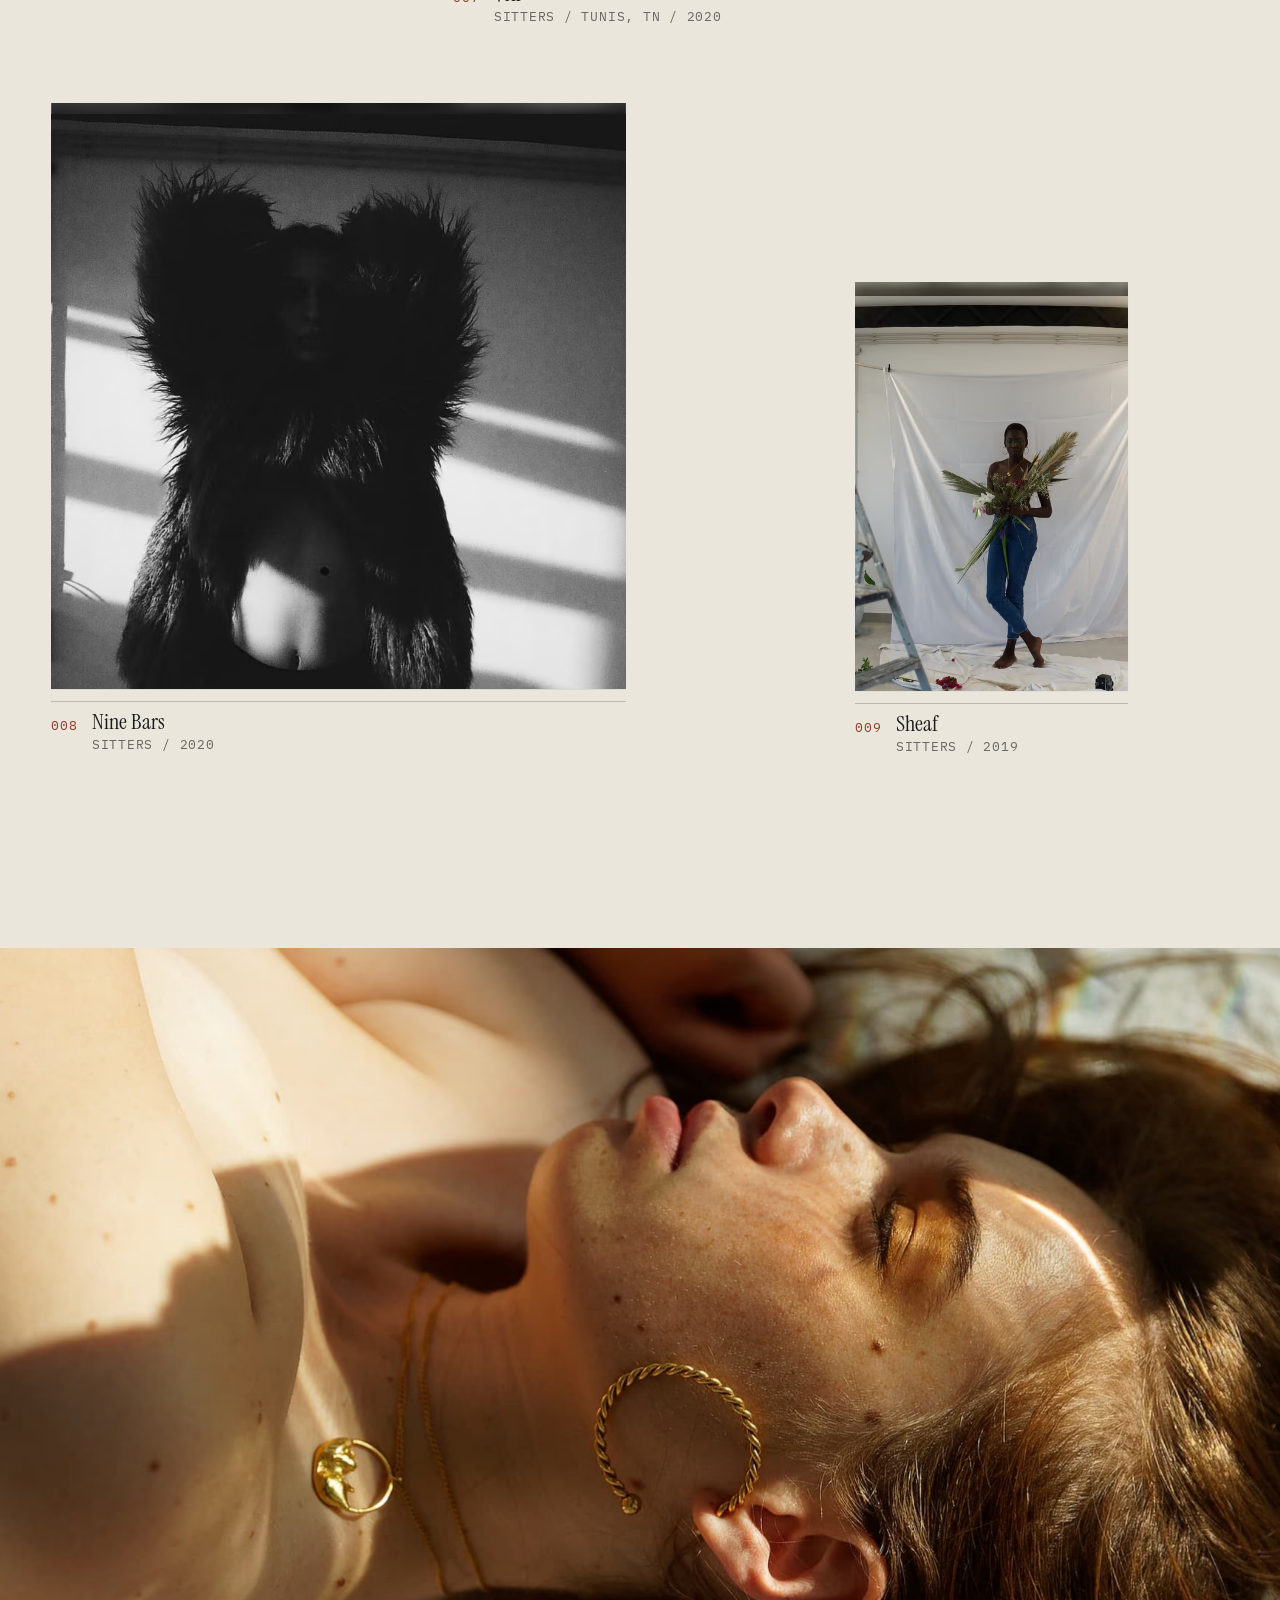
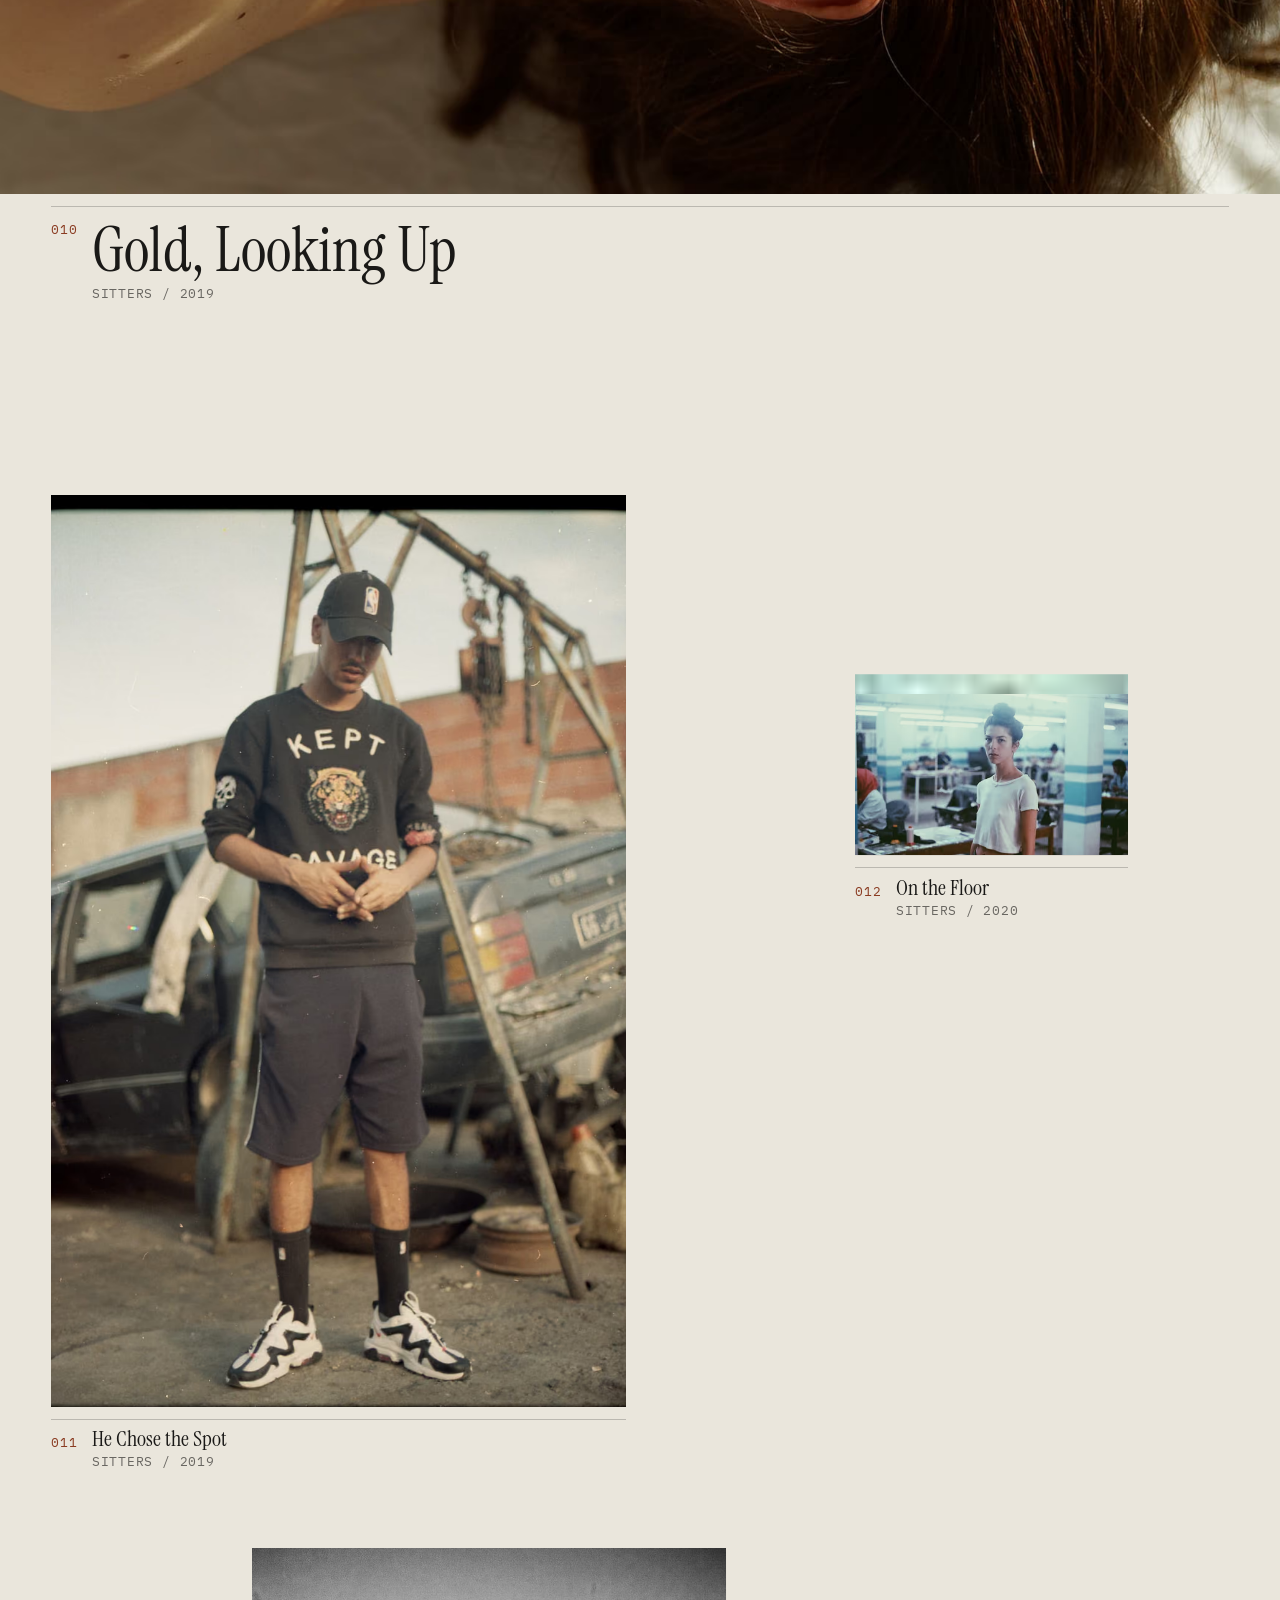
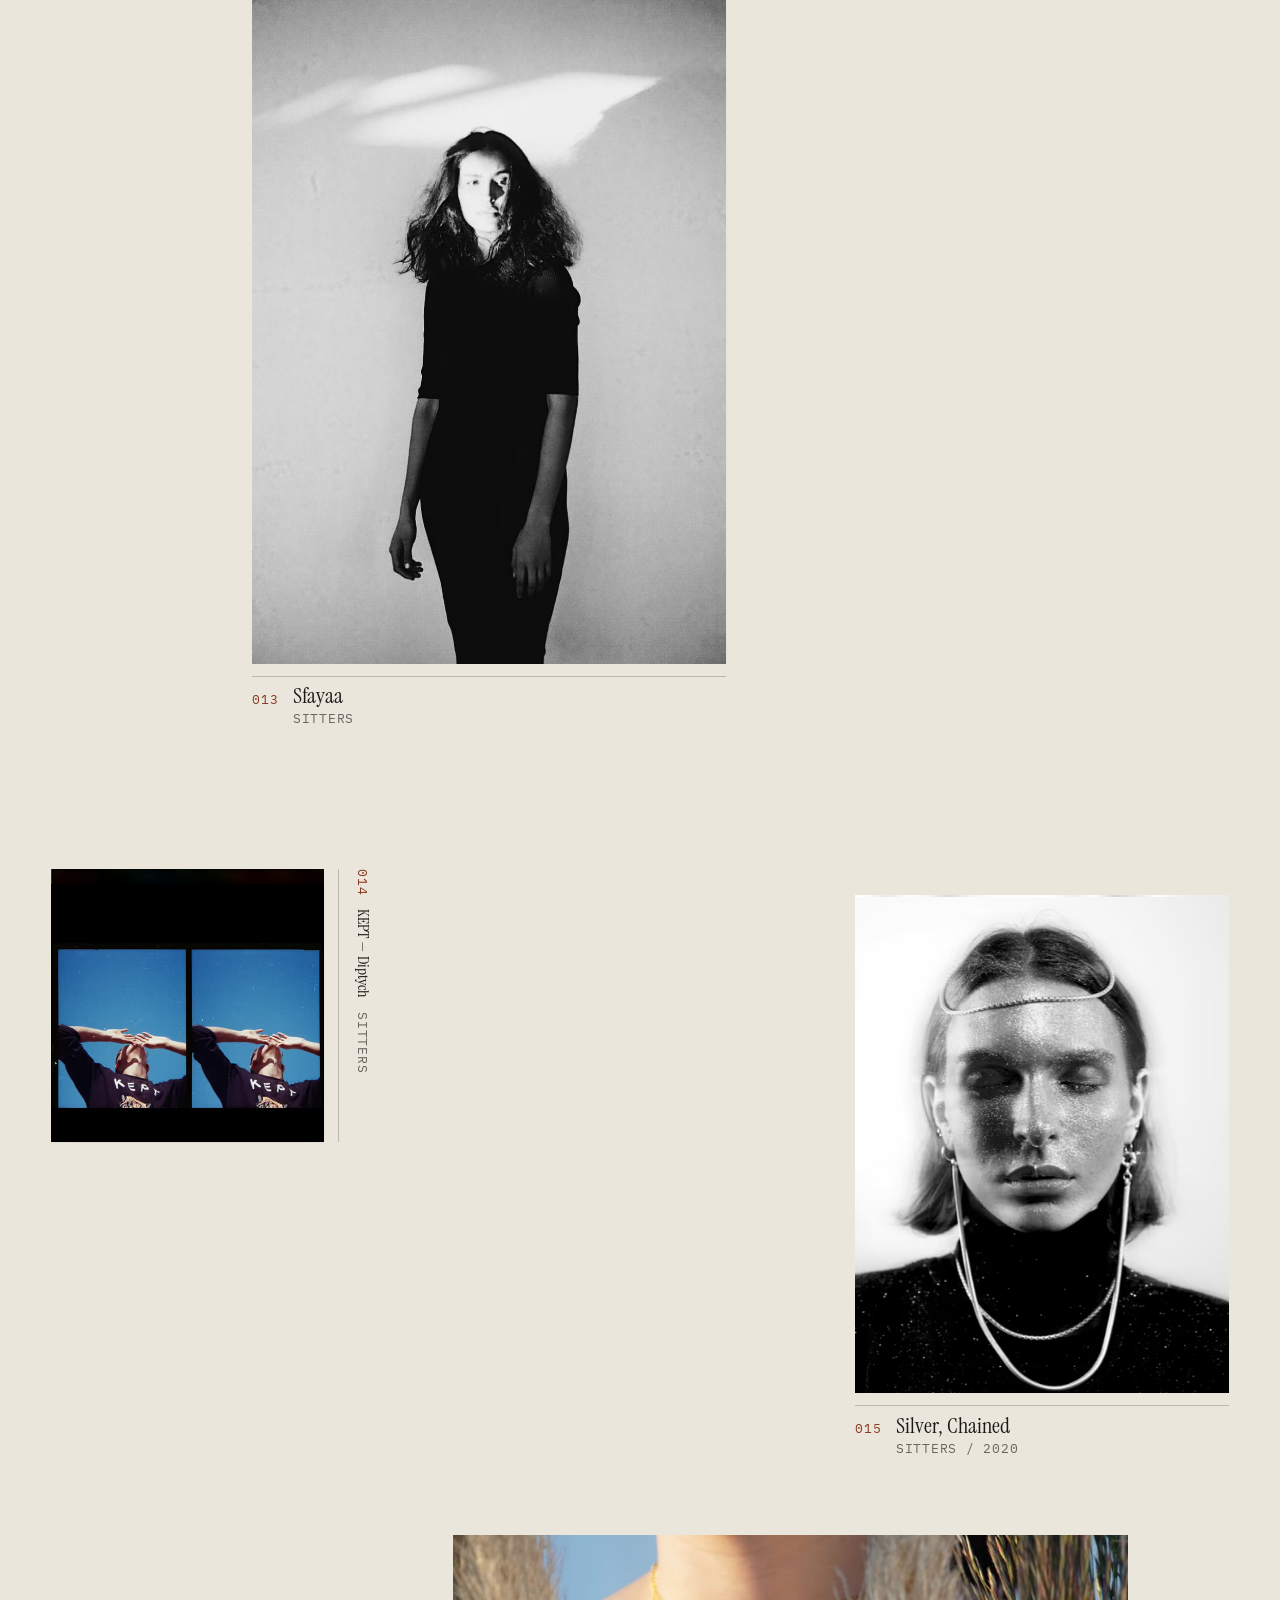
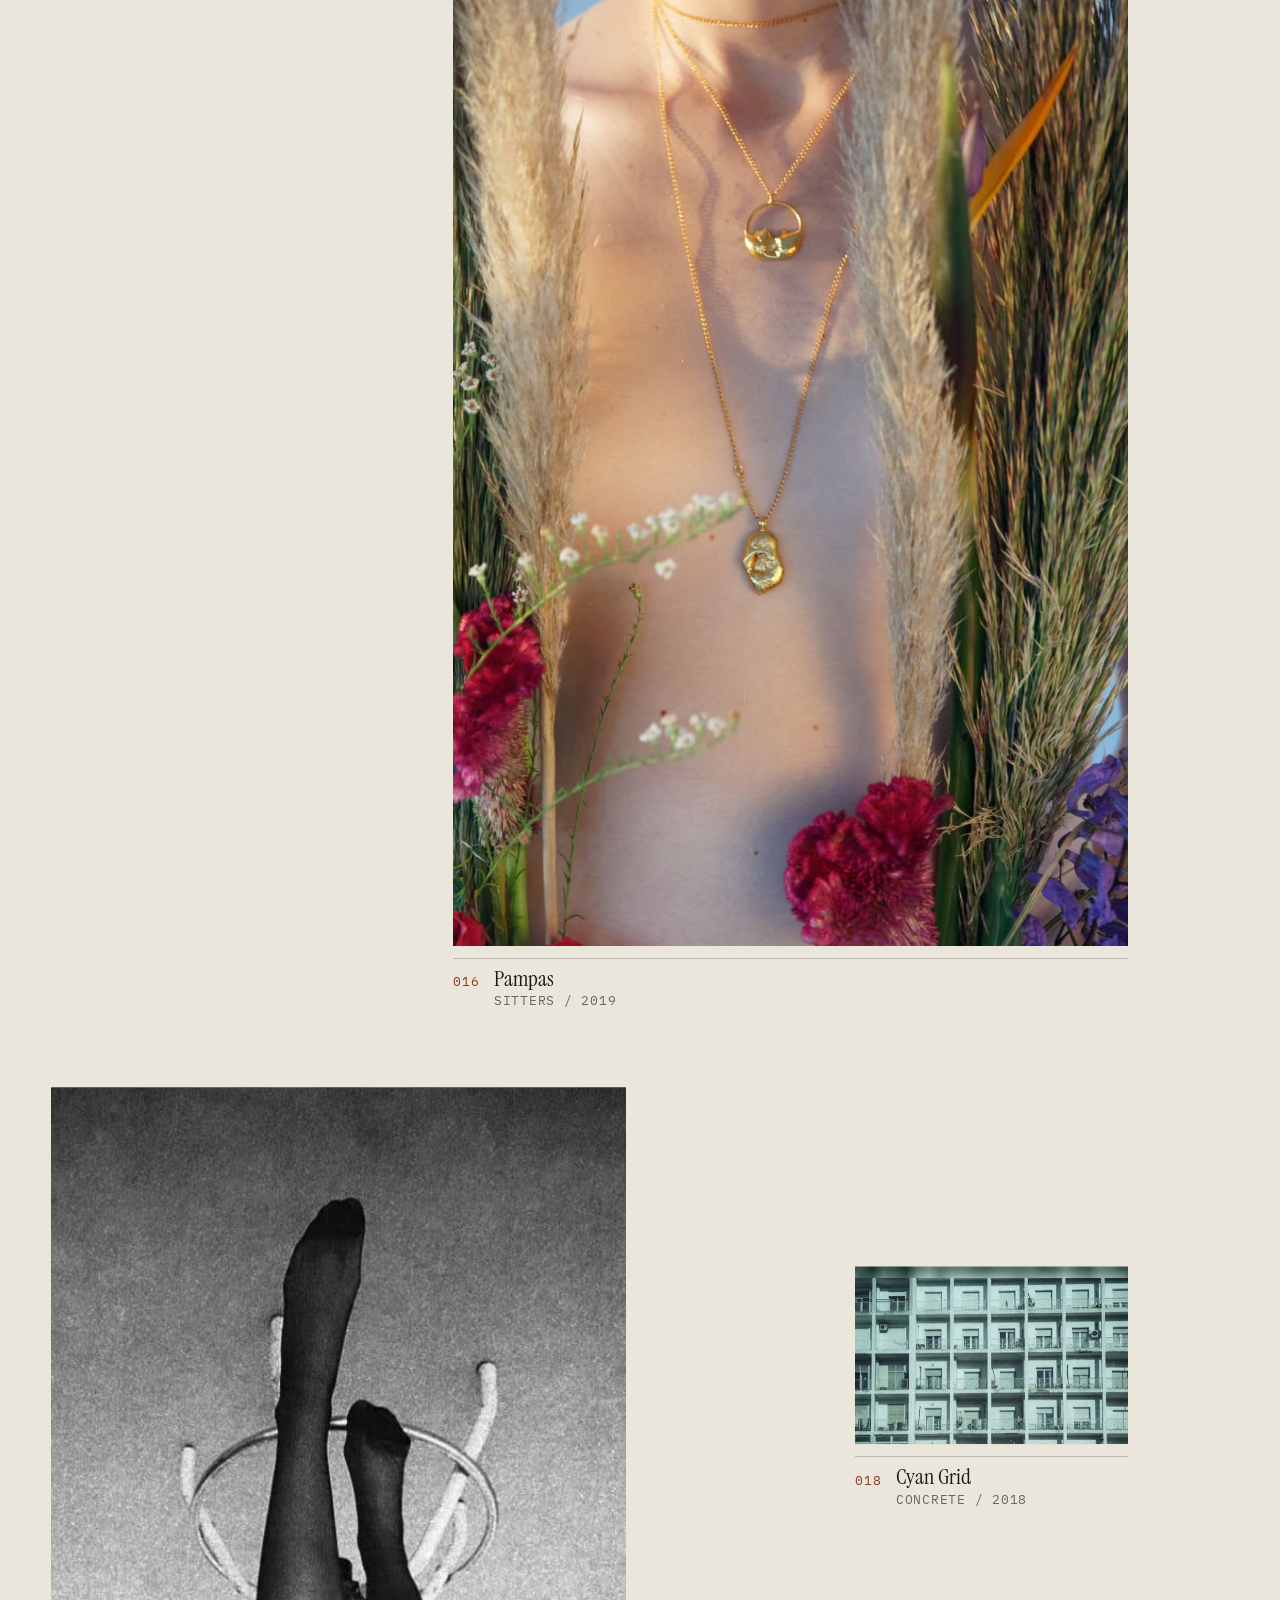
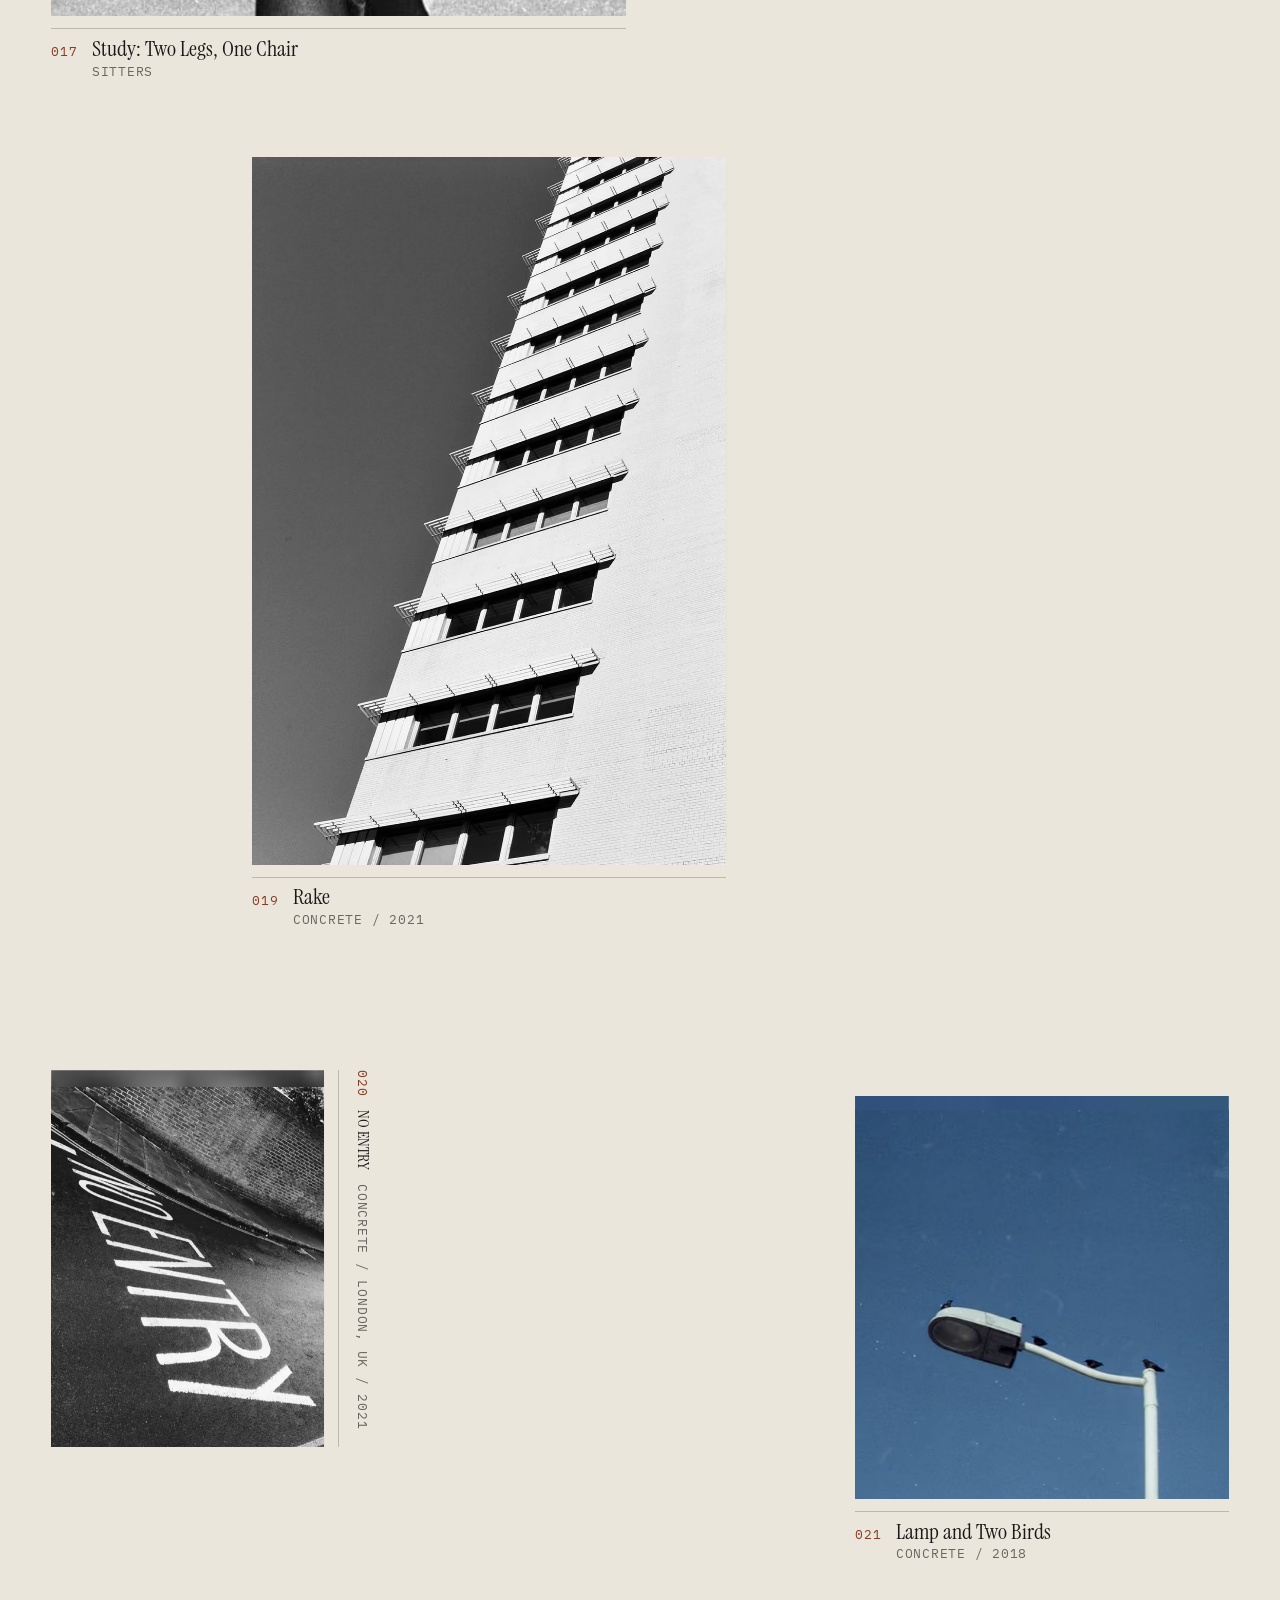
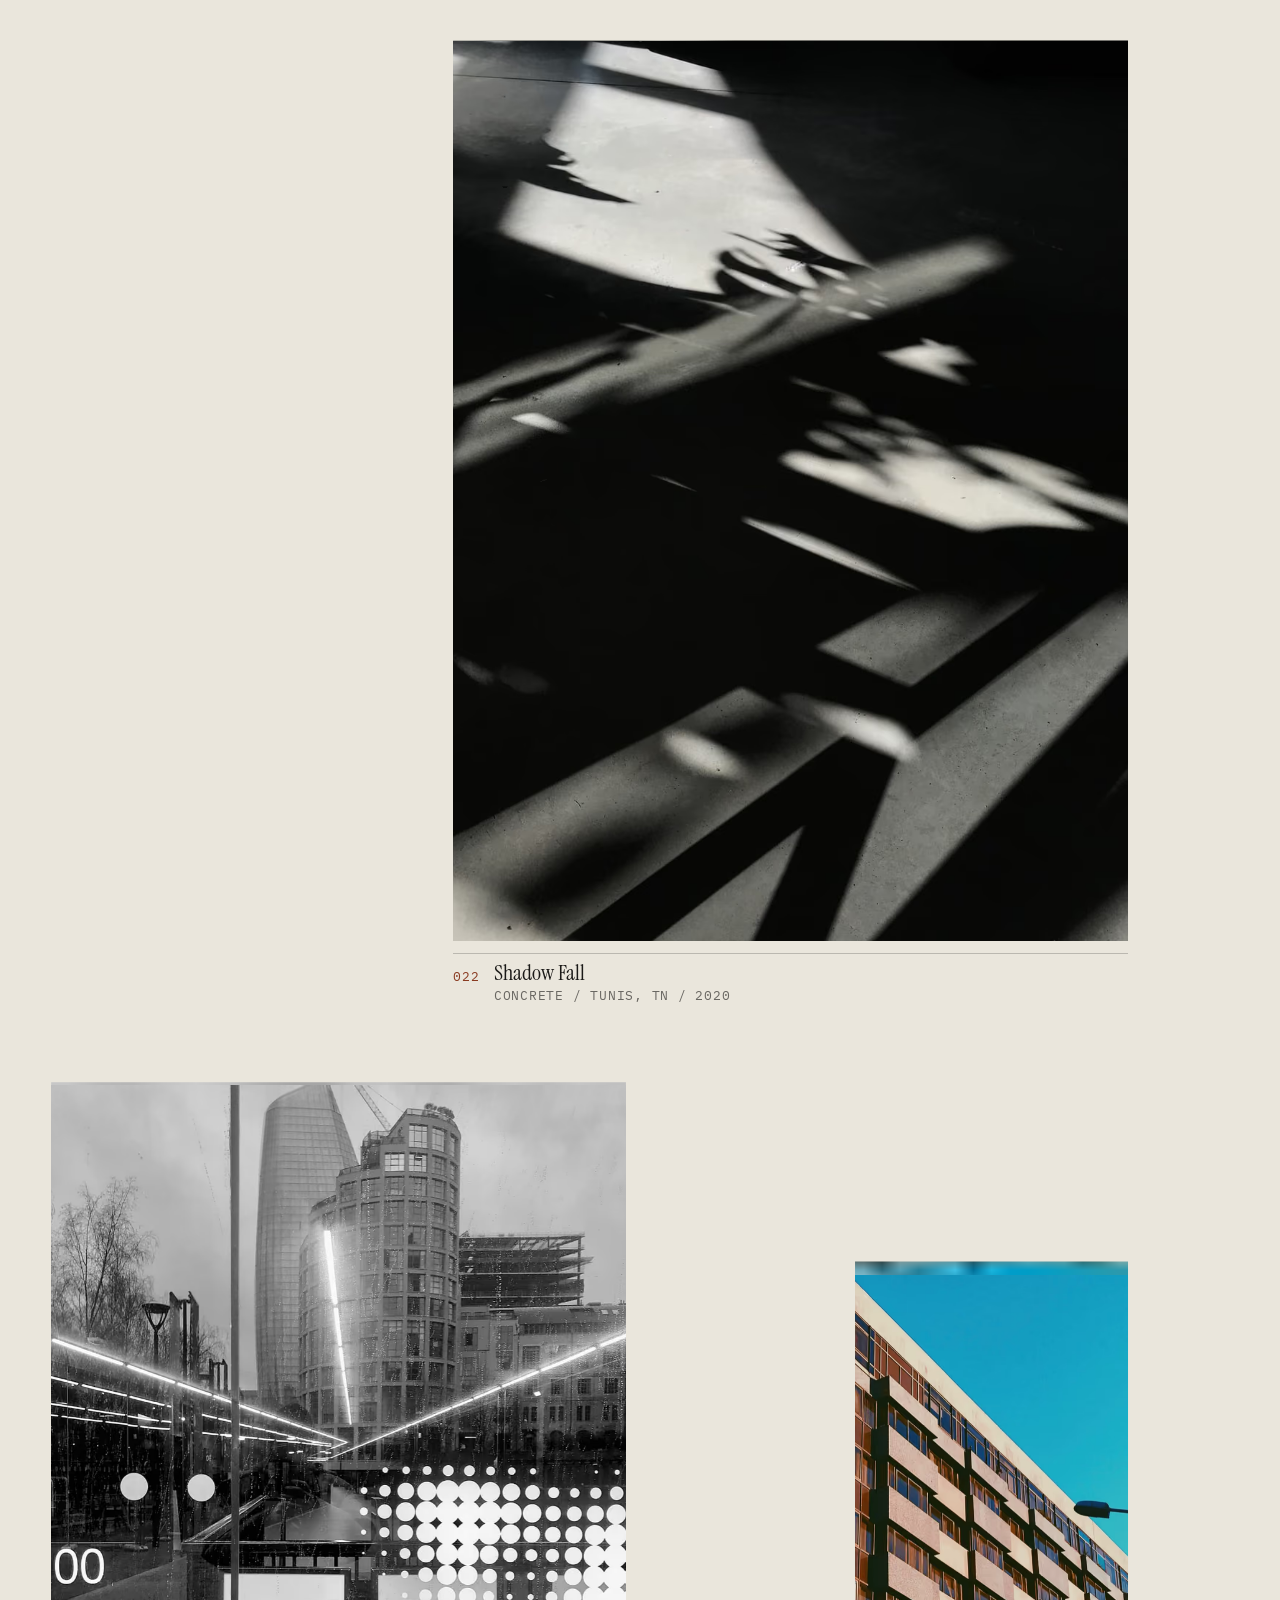
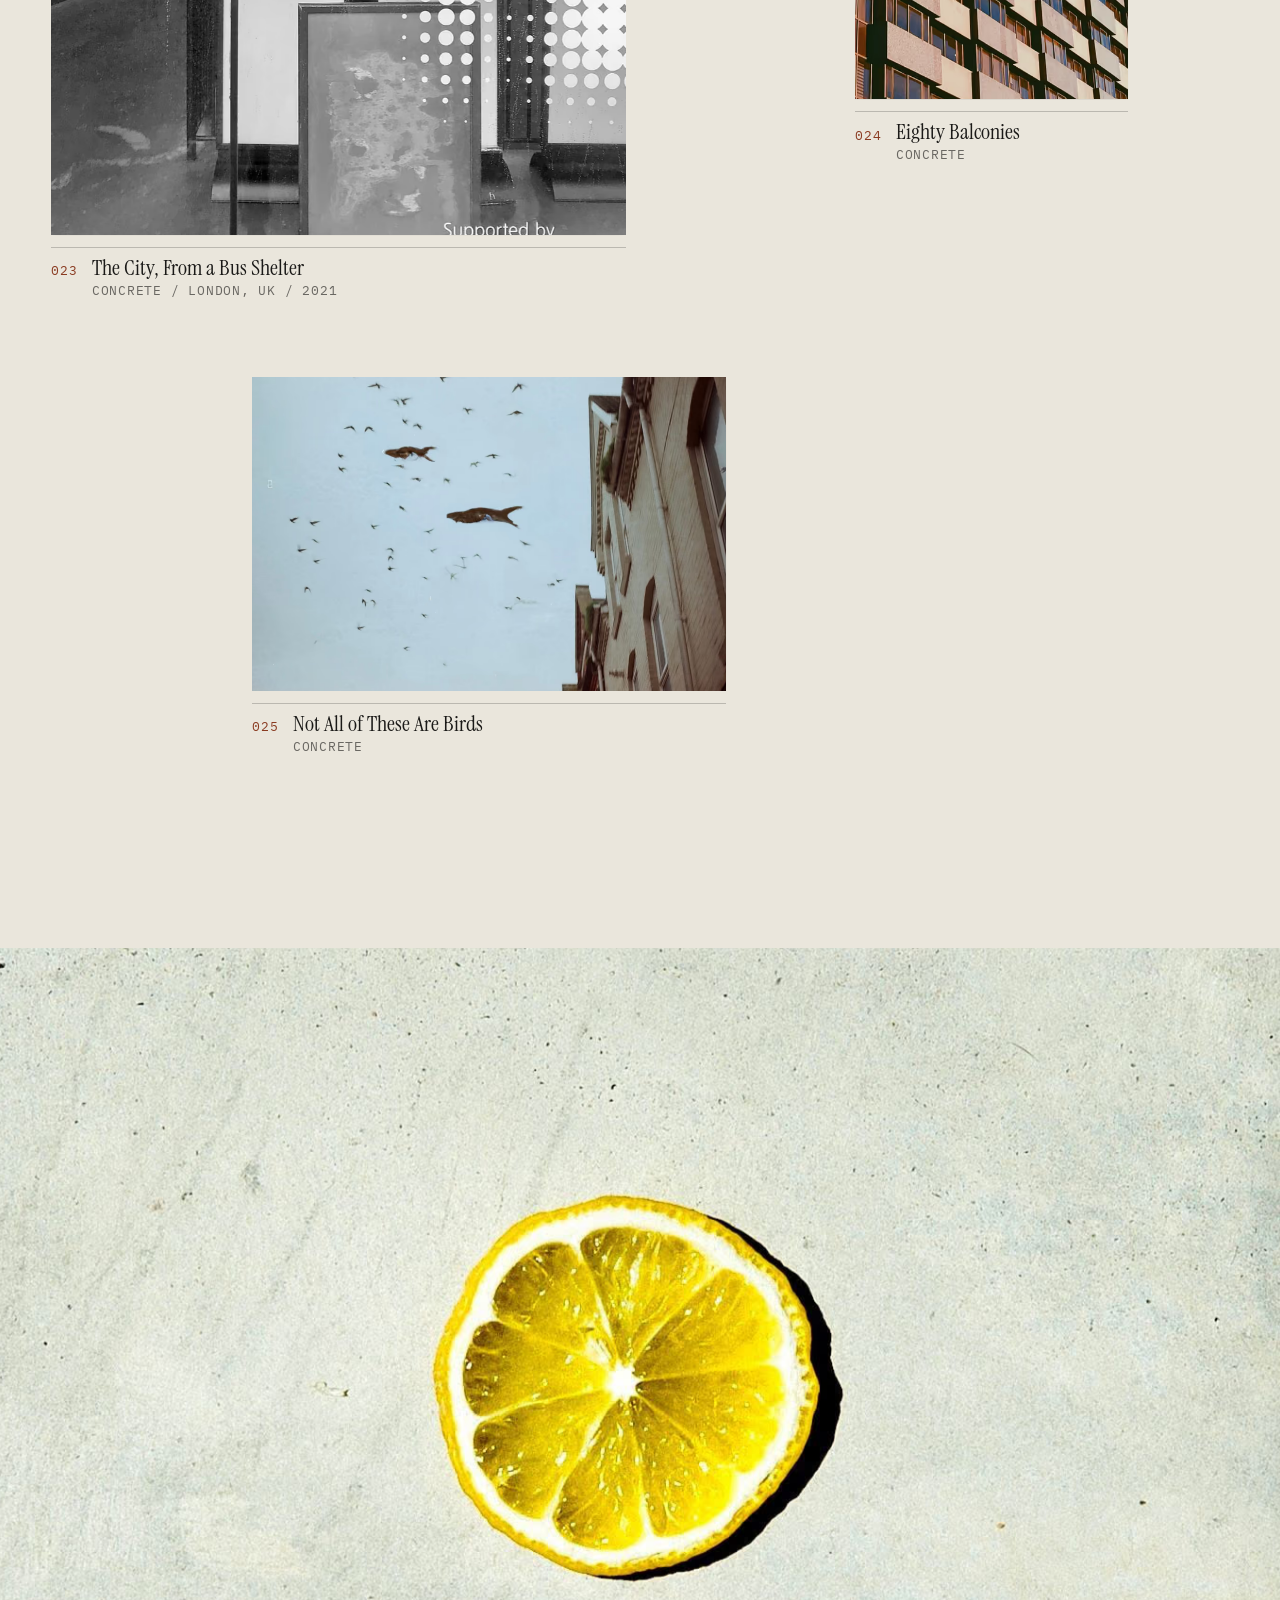
==== commit a85f84c2: "Quote each frame its own width, so the browser stops stretching files The blurred pictures were mine" ====
--- a/index.html
+++ b/index.html
@@ -175,7 +175,7 @@
       "primaryImageOfPage": {
         "@id": "https://sam-photography.vercel.app/#f/arm-burned-in"
       },
-      "dateModified": "2026-09-14",
+      "dateModified": "2026-09-16",
       "speakable": {
         "@type": "SpeakableSpecification",
         "cssSelector": [
@@ -1253,9 +1253,9 @@
       <figure class="shot" data-index="0" id="plate-001">
         <a class="shot__frame" href="#f/arm-burned-in" style="--ratio:1.5088" aria-label="Open Arm, Burned In full screen">
           <picture>
-            <source type="image/avif" srcset="images/r/latent-01-480.avif 480w, images/r/latent-01-960.avif 960w, images/r/latent-01-1440.avif 1440w" sizes="(max-width: 749px) 94vw, 60vw">
-            <source type="image/webp" srcset="images/r/latent-01-480.webp 480w, images/r/latent-01-960.webp 960w, images/r/latent-01-1440.webp 1440w" sizes="(max-width: 749px) 94vw, 60vw">
-            <img src="images/latent-01.jpg" sizes="(max-width: 749px) 94vw, 60vw" alt="A red light leak cutting across a bare arm on green-cast colour film" width="1800" height="1193" loading="eager" decoding="async">
+            <source type="image/avif" srcset="images/r/latent-01-480.avif 480w, images/r/latent-01-960.avif 960w, images/r/latent-01-1440.avif 1440w, images/r/latent-01-1800.avif 1800w" sizes="(max-width: 749px) 92vw, 115vw">
+            <source type="image/webp" srcset="images/r/latent-01-480.webp 480w, images/r/latent-01-960.webp 960w, images/r/latent-01-1440.webp 1440w, images/r/latent-01-1800.webp 1800w" sizes="(max-width: 749px) 92vw, 115vw">
+            <img src="images/latent-01.jpg" sizes="(max-width: 749px) 92vw, 115vw" alt="A red light leak cutting across a bare arm on green-cast colour film" width="1800" height="1193" loading="eager" decoding="async">
           </picture>
         </a>
         <figcaption class="shot__cap">
@@ -1267,9 +1267,9 @@
       <figure class="shot" data-index="1" id="plate-002">
         <a class="shot__frame" href="#f/two-reds-and-a-blue" style="--ratio:1.5088" aria-label="Open Two Reds and a Blue full screen">
           <picture>
-            <source type="image/avif" srcset="images/r/latent-03-480.avif 480w, images/r/latent-03-960.avif 960w, images/r/latent-03-1440.avif 1440w" sizes="(max-width: 749px) 94vw, 60vw">
-            <source type="image/webp" srcset="images/r/latent-03-480.webp 480w, images/r/latent-03-960.webp 960w, images/r/latent-03-1440.webp 1440w" sizes="(max-width: 749px) 94vw, 60vw">
-            <img src="images/latent-03.jpg" sizes="(max-width: 749px) 94vw, 60vw" alt="Blue and red streaks crossing a green frame" width="1800" height="1193" loading="eager" decoding="async">
+            <source type="image/avif" srcset="images/r/latent-03-480.avif 480w, images/r/latent-03-960.avif 960w, images/r/latent-03-1440.avif 1440w, images/r/latent-03-1800.avif 1800w" sizes="(max-width: 749px) 92vw, 52vw">
+            <source type="image/webp" srcset="images/r/latent-03-480.webp 480w, images/r/latent-03-960.webp 960w, images/r/latent-03-1440.webp 1440w, images/r/latent-03-1800.webp 1800w" sizes="(max-width: 749px) 92vw, 52vw">
+            <img src="images/latent-03.jpg" sizes="(max-width: 749px) 92vw, 52vw" alt="Blue and red streaks crossing a green frame" width="1800" height="1193" loading="eager" decoding="async">
           </picture>
         </a>
         <figcaption class="shot__cap">
@@ -1281,9 +1281,9 @@
       <figure class="shot" data-index="2" id="plate-003">
         <a class="shot__frame" href="#f/tube" style="--ratio:1.5088" aria-label="Open Tube full screen">
           <picture>
-            <source type="image/avif" srcset="images/r/latent-04-480.avif 480w, images/r/latent-04-960.avif 960w, images/r/latent-04-1440.avif 1440w" sizes="(max-width: 749px) 94vw, 60vw">
-            <source type="image/webp" srcset="images/r/latent-04-480.webp 480w, images/r/latent-04-960.webp 960w, images/r/latent-04-1440.webp 1440w" sizes="(max-width: 749px) 94vw, 60vw">
-            <img src="images/latent-04.jpg" sizes="(max-width: 749px) 94vw, 60vw" alt="A neon tube burning pink against a dark, blue-smeared frame" width="1800" height="1193" loading="lazy" decoding="async">
+            <source type="image/avif" srcset="images/r/latent-04-480.avif 480w, images/r/latent-04-960.avif 960w, images/r/latent-04-1440.avif 1440w, images/r/latent-04-1800.avif 1800w" sizes="(max-width: 749px) 92vw, 28vw">
+            <source type="image/webp" srcset="images/r/latent-04-480.webp 480w, images/r/latent-04-960.webp 960w, images/r/latent-04-1440.webp 1440w, images/r/latent-04-1800.webp 1800w" sizes="(max-width: 749px) 92vw, 28vw">
+            <img src="images/latent-04.jpg" sizes="(max-width: 749px) 92vw, 28vw" alt="A neon tube burning pink against a dark, blue-smeared frame" width="1800" height="1193" loading="lazy" decoding="async">
           </picture>
         </a>
         <figcaption class="shot__cap">
@@ -1295,9 +1295,9 @@
       <figure class="shot" data-index="3" id="plate-004">
         <a class="shot__frame" href="#f/bloom" style="--ratio:1.5088" aria-label="Open Bloom full screen">
           <picture>
-            <source type="image/avif" srcset="images/r/latent-05-480.avif 480w, images/r/latent-05-960.avif 960w, images/r/latent-05-1440.avif 1440w" sizes="(max-width: 749px) 94vw, 60vw">
-            <source type="image/webp" srcset="images/r/latent-05-480.webp 480w, images/r/latent-05-960.webp 960w, images/r/latent-05-1440.webp 1440w" sizes="(max-width: 749px) 94vw, 60vw">
-            <img src="images/latent-05.jpg" sizes="(max-width: 749px) 94vw, 60vw" alt="A red bloom and a blue streak crossing green-cast film" width="1800" height="1193" loading="lazy" decoding="async">
+            <source type="image/avif" srcset="images/r/latent-05-480.avif 480w, images/r/latent-05-960.avif 960w, images/r/latent-05-1440.avif 1440w, images/r/latent-05-1800.avif 1800w" sizes="(max-width: 749px) 92vw, 44vw">
+            <source type="image/webp" srcset="images/r/latent-05-480.webp 480w, images/r/latent-05-960.webp 960w, images/r/latent-05-1440.webp 1440w, images/r/latent-05-1800.webp 1800w" sizes="(max-width: 749px) 92vw, 44vw">
+            <img src="images/latent-05.jpg" sizes="(max-width: 749px) 92vw, 44vw" alt="A red bloom and a blue streak crossing green-cast film" width="1800" height="1193" loading="lazy" decoding="async">
           </picture>
         </a>
         <figcaption class="shot__cap">
@@ -1309,9 +1309,9 @@
       <figure class="shot" data-index="4" id="plate-005">
         <a class="shot__frame" href="#f/opal" style="--ratio:0.6894" aria-label="Open Opal full screen">
           <picture>
-            <source type="image/avif" srcset="images/r/latent-07-480.avif 480w, images/r/latent-07-960.avif 960w" sizes="(max-width: 749px) 94vw, 60vw">
-            <source type="image/webp" srcset="images/r/latent-07-480.webp 480w, images/r/latent-07-960.webp 960w" sizes="(max-width: 749px) 94vw, 60vw">
-            <img src="images/latent-07.jpg" sizes="(max-width: 749px) 94vw, 60vw" alt="A double exposure: a figure in cold blue crossed by a band of orange light" width="1241" height="1800" loading="lazy" decoding="async">
+            <source type="image/avif" srcset="images/r/latent-07-480.avif 480w, images/r/latent-07-960.avif 960w, images/r/latent-07-1241.avif 1241w" sizes="(max-width: 749px) 92vw, 28vw">
+            <source type="image/webp" srcset="images/r/latent-07-480.webp 480w, images/r/latent-07-960.webp 960w, images/r/latent-07-1241.webp 1241w" sizes="(max-width: 749px) 92vw, 28vw">
+            <img src="images/latent-07.jpg" sizes="(max-width: 749px) 92vw, 28vw" alt="A double exposure: a figure in cold blue crossed by a band of orange light" width="1241" height="1800" loading="lazy" decoding="async">
           </picture>
         </a>
         <figcaption class="shot__cap">
@@ -1323,9 +1323,9 @@
       <figure class="shot" data-index="5" id="plate-006">
         <a class="shot__frame" href="#f/between-setups" style="--ratio:1.509" aria-label="Open Between Setups full screen">
           <picture>
-            <source type="image/avif" srcset="images/r/sitters-01-480.avif 480w, images/r/sitters-01-960.avif 960w, images/r/sitters-01-1440.avif 1440w" sizes="(max-width: 749px) 94vw, 60vw">
-            <source type="image/webp" srcset="images/r/sitters-01-480.webp 480w, images/r/sitters-01-960.webp 960w, images/r/sitters-01-1440.webp 1440w" sizes="(max-width: 749px) 94vw, 60vw">
-            <img src="images/sitters-01.jpg" sizes="(max-width: 749px) 94vw, 60vw" alt="A woman in a black blazer standing beside an exposed studio light stand" width="1512" height="1002" loading="lazy" decoding="async">
+            <source type="image/avif" srcset="images/r/sitters-01-480.avif 480w, images/r/sitters-01-960.avif 960w, images/r/sitters-01-1440.avif 1440w, images/r/sitters-01-1512.avif 1512w" sizes="(max-width: 749px) 92vw, 36vw">
+            <source type="image/webp" srcset="images/r/sitters-01-480.webp 480w, images/r/sitters-01-960.webp 960w, images/r/sitters-01-1440.webp 1440w, images/r/sitters-01-1512.webp 1512w" sizes="(max-width: 749px) 92vw, 36vw">
+            <img src="images/sitters-01.jpg" sizes="(max-width: 749px) 92vw, 36vw" alt="A woman in a black blazer standing beside an exposed studio light stand" width="1512" height="1002" loading="lazy" decoding="async">
           </picture>
         </a>
         <figcaption class="shot__cap">
@@ -1337,9 +1337,9 @@
       <figure class="shot" data-index="6" id="plate-007">
         <a class="shot__frame" href="#f/veil" style="--ratio:1" aria-label="Open Veil full screen">
           <picture>
-            <source type="image/avif" srcset="images/r/sitters-02-480.avif 480w, images/r/sitters-02-960.avif 960w" sizes="(max-width: 749px) 94vw, 60vw">
-            <source type="image/webp" srcset="images/r/sitters-02-480.webp 480w, images/r/sitters-02-960.webp 960w" sizes="(max-width: 749px) 94vw, 60vw">
-            <img src="images/sitters-02.jpg" sizes="(max-width: 749px) 94vw, 60vw" alt="A face behind a beaded veil, eyes closed" width="1001" height="1001" loading="lazy" decoding="async">
+            <source type="image/avif" srcset="images/r/sitters-02-480.avif 480w, images/r/sitters-02-960.avif 960w, images/r/sitters-02-1001.avif 1001w" sizes="(max-width: 749px) 92vw, 60vw">
+            <source type="image/webp" srcset="images/r/sitters-02-480.webp 480w, images/r/sitters-02-960.webp 960w, images/r/sitters-02-1001.webp 1001w" sizes="(max-width: 749px) 92vw, 60vw">
+            <img src="images/sitters-02.jpg" sizes="(max-width: 749px) 92vw, 60vw" alt="A face behind a beaded veil, eyes closed" width="1001" height="1001" loading="lazy" decoding="async">
           </picture>
         </a>
         <figcaption class="shot__cap">
@@ -1351,9 +1351,9 @@
       <figure class="shot" data-index="7" id="plate-008">
         <a class="shot__frame" href="#f/nine-bars" style="--ratio:0.9798" aria-label="Open Nine Bars full screen">
           <picture>
-            <source type="image/avif" srcset="images/r/sitters-03-480.avif 480w, images/r/sitters-03-960.avif 960w" sizes="(max-width: 749px) 94vw, 60vw">
-            <source type="image/webp" srcset="images/r/sitters-03-480.webp 480w, images/r/sitters-03-960.webp 960w" sizes="(max-width: 749px) 94vw, 60vw">
-            <img src="images/sitters-03.jpg" sizes="(max-width: 749px) 94vw, 60vw" alt="A figure in dark fur under hard stripes of window light" width="970" height="990" loading="lazy" decoding="async">
+            <source type="image/avif" srcset="images/r/sitters-03-480.avif 480w, images/r/sitters-03-960.avif 960w, images/r/sitters-03-970.avif 970w" sizes="(max-width: 749px) 92vw, 52vw">
+            <source type="image/webp" srcset="images/r/sitters-03-480.webp 480w, images/r/sitters-03-960.webp 960w, images/r/sitters-03-970.webp 970w" sizes="(max-width: 749px) 92vw, 52vw">
+            <img src="images/sitters-03.jpg" sizes="(max-width: 749px) 92vw, 52vw" alt="A figure in dark fur under hard stripes of window light" width="970" height="990" loading="lazy" decoding="async">
           </picture>
         </a>
         <figcaption class="shot__cap">
@@ -1365,9 +1365,9 @@
       <figure class="shot" data-index="8" id="plate-009">
         <a class="shot__frame" href="#f/sheaf" style="--ratio:0.6678" aria-label="Open Sheaf full screen">
           <picture>
-            <source type="image/avif" srcset="images/r/sitters-04-480.avif 480w, images/r/sitters-04-960.avif 960w" sizes="(max-width: 749px) 94vw, 60vw">
-            <source type="image/webp" srcset="images/r/sitters-04-480.webp 480w, images/r/sitters-04-960.webp 960w" sizes="(max-width: 749px) 94vw, 60vw">
-            <img src="images/sitters-04.jpg" sizes="(max-width: 749px) 94vw, 60vw" alt="A model on a white paper backdrop holding a sheaf of dried stems" width="1202" height="1800" loading="lazy" decoding="async">
+            <source type="image/avif" srcset="images/r/sitters-04-480.avif 480w, images/r/sitters-04-960.avif 960w, images/r/sitters-04-1202.avif 1202w" sizes="(max-width: 749px) 92vw, 28vw">
+            <source type="image/webp" srcset="images/r/sitters-04-480.webp 480w, images/r/sitters-04-960.webp 960w, images/r/sitters-04-1202.webp 1202w" sizes="(max-width: 749px) 92vw, 28vw">
+            <img src="images/sitters-04.jpg" sizes="(max-width: 749px) 92vw, 28vw" alt="A model on a white paper backdrop holding a sheaf of dried stems" width="1202" height="1800" loading="lazy" decoding="async">
           </picture>
         </a>
         <figcaption class="shot__cap">
@@ -1379,9 +1379,9 @@
       <figure class="shot" data-index="9" id="plate-010">
         <a class="shot__frame" href="#f/gold-looking-up" style="--ratio:1.4975" aria-label="Open Gold, Looking Up full screen">
           <picture>
-            <source type="image/avif" srcset="images/r/sitters-05-480.avif 480w, images/r/sitters-05-960.avif 960w, images/r/sitters-05-1440.avif 1440w" sizes="(max-width: 749px) 94vw, 60vw">
-            <source type="image/webp" srcset="images/r/sitters-05-480.webp 480w, images/r/sitters-05-960.webp 960w, images/r/sitters-05-1440.webp 1440w" sizes="(max-width: 749px) 94vw, 60vw">
-            <img src="images/sitters-05.jpg" sizes="(max-width: 749px) 94vw, 60vw" alt="A head tipped back in warm light, gold earrings catching the sun" width="1800" height="1202" loading="lazy" decoding="async">
+            <source type="image/avif" srcset="images/r/sitters-05-480.avif 480w, images/r/sitters-05-960.avif 960w, images/r/sitters-05-1440.avif 1440w, images/r/sitters-05-1800.avif 1800w" sizes="(max-width: 749px) 92vw, 115vw">
+            <source type="image/webp" srcset="images/r/sitters-05-480.webp 480w, images/r/sitters-05-960.webp 960w, images/r/sitters-05-1440.webp 1440w, images/r/sitters-05-1800.webp 1800w" sizes="(max-width: 749px) 92vw, 115vw">
+            <img src="images/sitters-05.jpg" sizes="(max-width: 749px) 92vw, 115vw" alt="A head tipped back in warm light, gold earrings catching the sun" width="1800" height="1202" loading="lazy" decoding="async">
           </picture>
         </a>
         <figcaption class="shot__cap">
@@ -1393,9 +1393,9 @@
       <figure class="shot" data-index="10" id="plate-011">
         <a class="shot__frame" href="#f/he-chose-the-spot" style="--ratio:0.6306" aria-label="Open He Chose the Spot full screen">
           <picture>
-            <source type="image/avif" srcset="images/r/sitters-06-480.avif 480w, images/r/sitters-06-960.avif 960w" sizes="(max-width: 749px) 94vw, 60vw">
-            <source type="image/webp" srcset="images/r/sitters-06-480.webp 480w, images/r/sitters-06-960.webp 960w" sizes="(max-width: 749px) 94vw, 60vw">
-            <img src="images/sitters-06.jpg" sizes="(max-width: 749px) 94vw, 60vw" alt="A young man in a cap and graphic tee standing beside a wrecked car in a scrapyard" width="1135" height="1800" loading="lazy" decoding="async">
+            <source type="image/avif" srcset="images/r/sitters-06-480.avif 480w, images/r/sitters-06-960.avif 960w, images/r/sitters-06-1135.avif 1135w" sizes="(max-width: 749px) 92vw, 52vw">
+            <source type="image/webp" srcset="images/r/sitters-06-480.webp 480w, images/r/sitters-06-960.webp 960w, images/r/sitters-06-1135.webp 1135w" sizes="(max-width: 749px) 92vw, 52vw">
+            <img src="images/sitters-06.jpg" sizes="(max-width: 749px) 92vw, 52vw" alt="A young man in a cap and graphic tee standing beside a wrecked car in a scrapyard" width="1135" height="1800" loading="lazy" decoding="async">
           </picture>
         </a>
         <figcaption class="shot__cap">
@@ -1407,9 +1407,9 @@
       <figure class="shot" data-index="11" id="plate-012">
         <a class="shot__frame" href="#f/on-the-floor" style="--ratio:1.509" aria-label="Open On the Floor full screen">
           <picture>
-            <source type="image/avif" srcset="images/r/sitters-07-480.avif 480w, images/r/sitters-07-960.avif 960w, images/r/sitters-07-1440.avif 1440w" sizes="(max-width: 749px) 94vw, 60vw">
-            <source type="image/webp" srcset="images/r/sitters-07-480.webp 480w, images/r/sitters-07-960.webp 960w, images/r/sitters-07-1440.webp 1440w" sizes="(max-width: 749px) 94vw, 60vw">
-            <img src="images/sitters-07.jpg" sizes="(max-width: 749px) 94vw, 60vw" alt="A woman in a white tee in a workshop, benches and working figures behind her" width="1509" height="1000" loading="lazy" decoding="async">
+            <source type="image/avif" srcset="images/r/sitters-07-480.avif 480w, images/r/sitters-07-960.avif 960w, images/r/sitters-07-1440.avif 1440w, images/r/sitters-07-1509.avif 1509w" sizes="(max-width: 749px) 92vw, 28vw">
+            <source type="image/webp" srcset="images/r/sitters-07-480.webp 480w, images/r/sitters-07-960.webp 960w, images/r/sitters-07-1440.webp 1440w, images/r/sitters-07-1509.webp 1509w" sizes="(max-width: 749px) 92vw, 28vw">
+            <img src="images/sitters-07.jpg" sizes="(max-width: 749px) 92vw, 28vw" alt="A woman in a white tee in a workshop, benches and working figures behind her" width="1509" height="1000" loading="lazy" decoding="async">
           </picture>
         </a>
         <figcaption class="shot__cap">
@@ -1421,9 +1421,9 @@
       <figure class="shot" data-index="12" id="plate-013">
         <a class="shot__frame" href="#f/sfayaa" style="--ratio:0.6628" aria-label="Open Sfayaa full screen">
           <picture>
-            <source type="image/avif" srcset="images/r/sitters-08-480.avif 480w, images/r/sitters-08-960.avif 960w" sizes="(max-width: 749px) 94vw, 60vw">
-            <source type="image/webp" srcset="images/r/sitters-08-480.webp 480w, images/r/sitters-08-960.webp 960w" sizes="(max-width: 749px) 94vw, 60vw">
-            <img src="images/sitters-08.jpg" sizes="(max-width: 749px) 94vw, 60vw" alt="A figure in black against a bright wall, caught mid-turn" width="1193" height="1800" loading="lazy" decoding="async">
+            <source type="image/avif" srcset="images/r/sitters-08-480.avif 480w, images/r/sitters-08-960.avif 960w, images/r/sitters-08-1193.avif 1193w" sizes="(max-width: 749px) 92vw, 44vw">
+            <source type="image/webp" srcset="images/r/sitters-08-480.webp 480w, images/r/sitters-08-960.webp 960w, images/r/sitters-08-1193.webp 1193w" sizes="(max-width: 749px) 92vw, 44vw">
+            <img src="images/sitters-08.jpg" sizes="(max-width: 749px) 92vw, 44vw" alt="A figure in black against a bright wall, caught mid-turn" width="1193" height="1800" loading="lazy" decoding="async">
           </picture>
         </a>
         <figcaption class="shot__cap">
@@ -1435,9 +1435,9 @@
       <figure class="shot" data-index="13" id="plate-014">
         <a class="shot__frame" href="#f/kept-diptych" style="--ratio:1" aria-label="Open KEPT — Diptych full screen">
           <picture>
-            <source type="image/avif" srcset="images/r/sitters-09-480.avif 480w, images/r/sitters-09-960.avif 960w" sizes="(max-width: 749px) 94vw, 60vw">
-            <source type="image/webp" srcset="images/r/sitters-09-480.webp 480w, images/r/sitters-09-960.webp 960w" sizes="(max-width: 749px) 94vw, 60vw">
-            <img src="images/sitters-09.jpg" sizes="(max-width: 749px) 94vw, 60vw" alt="Two frames side by side: a figure in a KEPT shirt, arms crossed over the face against a blue sky" width="1024" height="1024" loading="lazy" decoding="async">
+            <source type="image/avif" srcset="images/r/sitters-09-480.avif 480w, images/r/sitters-09-960.avif 960w, images/r/sitters-09-1024.avif 1024w" sizes="(max-width: 749px) 92vw, 28vw">
+            <source type="image/webp" srcset="images/r/sitters-09-480.webp 480w, images/r/sitters-09-960.webp 960w, images/r/sitters-09-1024.webp 1024w" sizes="(max-width: 749px) 92vw, 28vw">
+            <img src="images/sitters-09.jpg" sizes="(max-width: 749px) 92vw, 28vw" alt="Two frames side by side: a figure in a KEPT shirt, arms crossed over the face against a blue sky" width="1024" height="1024" loading="lazy" decoding="async">
           </picture>
         </a>
         <figcaption class="shot__cap">
@@ -1449,9 +1449,9 @@
       <figure class="shot" data-index="14" id="plate-015">
         <a class="shot__frame" href="#f/silver-chained" style="--ratio:0.75" aria-label="Open Silver, Chained full screen">
           <picture>
-            <source type="image/avif" srcset="images/r/sitters-10-480.avif 480w, images/r/sitters-10-960.avif 960w" sizes="(max-width: 749px) 94vw, 60vw">
-            <source type="image/webp" srcset="images/r/sitters-10-480.webp 480w, images/r/sitters-10-960.webp 960w" sizes="(max-width: 749px) 94vw, 60vw">
-            <img src="images/sitters-10.jpg" sizes="(max-width: 749px) 94vw, 60vw" alt="A face in silver makeup wearing a head chain and ear chain, in black and white" width="1350" height="1800" loading="lazy" decoding="async">
+            <source type="image/avif" srcset="images/r/sitters-10-480.avif 480w, images/r/sitters-10-960.avif 960w, images/r/sitters-10-1350.avif 1350w" sizes="(max-width: 749px) 92vw, 36vw">
+            <source type="image/webp" srcset="images/r/sitters-10-480.webp 480w, images/r/sitters-10-960.webp 960w, images/r/sitters-10-1350.webp 1350w" sizes="(max-width: 749px) 92vw, 36vw">
+            <img src="images/sitters-10.jpg" sizes="(max-width: 749px) 92vw, 36vw" alt="A face in silver makeup wearing a head chain and ear chain, in black and white" width="1350" height="1800" loading="lazy" decoding="async">
           </picture>
         </a>
         <figcaption class="shot__cap">
@@ -1463,9 +1463,9 @@
       <figure class="shot" data-index="15" id="plate-016">
         <a class="shot__frame" href="#f/pampas" style="--ratio:0.6678" aria-label="Open Pampas full screen">
           <picture>
-            <source type="image/avif" srcset="images/r/sitters-11-480.avif 480w, images/r/sitters-11-960.avif 960w" sizes="(max-width: 749px) 94vw, 60vw">
-            <source type="image/webp" srcset="images/r/sitters-11-480.webp 480w, images/r/sitters-11-960.webp 960w" sizes="(max-width: 749px) 94vw, 60vw">
-            <img src="images/sitters-11.jpg" sizes="(max-width: 749px) 94vw, 60vw" alt="Gold necklaces on a bare throat, framed by pampas grass and carnations" width="1202" height="1800" loading="lazy" decoding="async">
+            <source type="image/avif" srcset="images/r/sitters-11-480.avif 480w, images/r/sitters-11-960.avif 960w, images/r/sitters-11-1202.avif 1202w" sizes="(max-width: 749px) 92vw, 60vw">
+            <source type="image/webp" srcset="images/r/sitters-11-480.webp 480w, images/r/sitters-11-960.webp 960w, images/r/sitters-11-1202.webp 1202w" sizes="(max-width: 749px) 92vw, 60vw">
+            <img src="images/sitters-11.jpg" sizes="(max-width: 749px) 92vw, 60vw" alt="Gold necklaces on a bare throat, framed by pampas grass and carnations" width="1202" height="1800" loading="lazy" decoding="async">
           </picture>
         </a>
         <figcaption class="shot__cap">
@@ -1477,9 +1477,9 @@
       <figure class="shot" data-index="16" id="plate-017">
         <a class="shot__frame" href="#f/study-two-legs-one-chair" style="--ratio:1.087" aria-label="Open Study: Two Legs, One Chair full screen">
           <picture>
-            <source type="image/avif" srcset="images/r/sitters-12-480.avif 480w" sizes="(max-width: 749px) 94vw, 60vw">
-            <source type="image/webp" srcset="images/r/sitters-12-480.webp 480w" sizes="(max-width: 749px) 94vw, 60vw">
-            <img src="images/sitters-12.jpg" sizes="(max-width: 749px) 94vw, 60vw" alt="Two legs in dark tights raised over the back of a wire chair, in grainy black and white" width="562" height="517" loading="lazy" decoding="async">
+            <source type="image/avif" srcset="images/r/sitters-12-480.avif 480w, images/r/sitters-12-562.avif 562w" sizes="(max-width: 749px) 92vw, 52vw">
+            <source type="image/webp" srcset="images/r/sitters-12-480.webp 480w, images/r/sitters-12-562.webp 562w" sizes="(max-width: 749px) 92vw, 52vw">
+            <img src="images/sitters-12.jpg" sizes="(max-width: 749px) 92vw, 52vw" alt="Two legs in dark tights raised over the back of a wire chair, in grainy black and white" width="562" height="517" loading="lazy" decoding="async">
           </picture>
         </a>
         <figcaption class="shot__cap">
@@ -1491,9 +1491,9 @@
       <figure class="shot" data-index="17" id="plate-018">
         <a class="shot__frame" href="#f/cyan-grid" style="--ratio:1.5369" aria-label="Open Cyan Grid full screen">
           <picture>
-            <source type="image/avif" srcset="images/r/concrete-01-480.avif 480w, images/r/concrete-01-960.avif 960w" sizes="(max-width: 749px) 94vw, 60vw">
-            <source type="image/webp" srcset="images/r/concrete-01-480.webp 480w, images/r/concrete-01-960.webp 960w" sizes="(max-width: 749px) 94vw, 60vw">
-            <img src="images/concrete-01.jpg" sizes="(max-width: 749px) 94vw, 60vw" alt="A grid of apartment balconies in cold cyan light" width="1334" height="868" loading="lazy" decoding="async">
+            <source type="image/avif" srcset="images/r/concrete-01-480.avif 480w, images/r/concrete-01-960.avif 960w, images/r/concrete-01-1334.avif 1334w" sizes="(max-width: 749px) 92vw, 28vw">
+            <source type="image/webp" srcset="images/r/concrete-01-480.webp 480w, images/r/concrete-01-960.webp 960w, images/r/concrete-01-1334.webp 1334w" sizes="(max-width: 749px) 92vw, 28vw">
+            <img src="images/concrete-01.jpg" sizes="(max-width: 749px) 92vw, 28vw" alt="A grid of apartment balconies in cold cyan light" width="1334" height="868" loading="lazy" decoding="async">
           </picture>
         </a>
         <figcaption class="shot__cap">
@@ -1505,9 +1505,9 @@
       <figure class="shot" data-index="18" id="plate-019">
         <a class="shot__frame" href="#f/rake" style="--ratio:0.6706" aria-label="Open Rake full screen">
           <picture>
-            <source type="image/avif" srcset="images/r/concrete-02-480.avif 480w, images/r/concrete-02-960.avif 960w" sizes="(max-width: 749px) 94vw, 60vw">
-            <source type="image/webp" srcset="images/r/concrete-02-480.webp 480w, images/r/concrete-02-960.webp 960w" sizes="(max-width: 749px) 94vw, 60vw">
-            <img src="images/concrete-02.jpg" sizes="(max-width: 749px) 94vw, 60vw" alt="A tower block cutting a hard diagonal across a white sky" width="1207" height="1800" loading="lazy" decoding="async">
+            <source type="image/avif" srcset="images/r/concrete-02-480.avif 480w, images/r/concrete-02-960.avif 960w, images/r/concrete-02-1207.avif 1207w" sizes="(max-width: 749px) 92vw, 44vw">
+            <source type="image/webp" srcset="images/r/concrete-02-480.webp 480w, images/r/concrete-02-960.webp 960w, images/r/concrete-02-1207.webp 1207w" sizes="(max-width: 749px) 92vw, 44vw">
+            <img src="images/concrete-02.jpg" sizes="(max-width: 749px) 92vw, 44vw" alt="A tower block cutting a hard diagonal across a white sky" width="1207" height="1800" loading="lazy" decoding="async">
           </picture>
         </a>
         <figcaption class="shot__cap">
@@ -1519,9 +1519,9 @@
       <figure class="shot" data-index="19" id="plate-020">
         <a class="shot__frame" href="#f/no-entry" style="--ratio:0.7256" aria-label="Open NO ENTRY full screen">
           <picture>
-            <source type="image/avif" srcset="images/r/concrete-03-480.avif 480w, images/r/concrete-03-960.avif 960w" sizes="(max-width: 749px) 94vw, 60vw">
-            <source type="image/webp" srcset="images/r/concrete-03-480.webp 480w, images/r/concrete-03-960.webp 960w" sizes="(max-width: 749px) 94vw, 60vw">
-            <img src="images/concrete-03.jpg" sizes="(max-width: 749px) 94vw, 60vw" alt="The words NO ENTRY painted across wet tarmac" width="1306" height="1800" loading="lazy" decoding="async">
+            <source type="image/avif" srcset="images/r/concrete-03-480.avif 480w, images/r/concrete-03-960.avif 960w, images/r/concrete-03-1306.avif 1306w" sizes="(max-width: 749px) 92vw, 28vw">
+            <source type="image/webp" srcset="images/r/concrete-03-480.webp 480w, images/r/concrete-03-960.webp 960w, images/r/concrete-03-1306.webp 1306w" sizes="(max-width: 749px) 92vw, 28vw">
+            <img src="images/concrete-03.jpg" sizes="(max-width: 749px) 92vw, 28vw" alt="The words NO ENTRY painted across wet tarmac" width="1306" height="1800" loading="lazy" decoding="async">
           </picture>
         </a>
         <figcaption class="shot__cap">
@@ -1533,9 +1533,9 @@
       <figure class="shot" data-index="20" id="plate-021">
         <a class="shot__frame" href="#f/lamp-and-two-birds" style="--ratio:0.9273" aria-label="Open Lamp and Two Birds full screen">
           <picture>
-            <source type="image/avif" srcset="images/r/concrete-04-480.avif 480w" sizes="(max-width: 749px) 94vw, 60vw">
-            <source type="image/webp" srcset="images/r/concrete-04-480.webp 480w" sizes="(max-width: 749px) 94vw, 60vw">
-            <img src="images/concrete-04.jpg" sizes="(max-width: 749px) 94vw, 60vw" alt="A streetlight and two small birds against a flat blue sky" width="854" height="921" loading="lazy" decoding="async">
+            <source type="image/avif" srcset="images/r/concrete-04-480.avif 480w, images/r/concrete-04-854.avif 854w" sizes="(max-width: 749px) 92vw, 36vw">
+            <source type="image/webp" srcset="images/r/concrete-04-480.webp 480w, images/r/concrete-04-854.webp 854w" sizes="(max-width: 749px) 92vw, 36vw">
+            <img src="images/concrete-04.jpg" sizes="(max-width: 749px) 92vw, 36vw" alt="A streetlight and two small birds against a flat blue sky" width="854" height="921" loading="lazy" decoding="async">
           </picture>
         </a>
         <figcaption class="shot__cap">
@@ -1547,9 +1547,9 @@
       <figure class="shot" data-index="21" id="plate-022">
         <a class="shot__frame" href="#f/shadow-fall" style="--ratio:0.75" aria-label="Open Shadow Fall full screen">
           <picture>
-            <source type="image/avif" srcset="images/r/concrete-05-480.avif 480w, images/r/concrete-05-960.avif 960w" sizes="(max-width: 749px) 94vw, 60vw">
-            <source type="image/webp" srcset="images/r/concrete-05-480.webp 480w, images/r/concrete-05-960.webp 960w" sizes="(max-width: 749px) 94vw, 60vw">
-            <img src="images/concrete-05.jpg" sizes="(max-width: 749px) 94vw, 60vw" alt="Hard-edged shadows thrown across a bare wall" width="1350" height="1800" loading="lazy" decoding="async">
+            <source type="image/avif" srcset="images/r/concrete-05-480.avif 480w, images/r/concrete-05-960.avif 960w, images/r/concrete-05-1350.avif 1350w" sizes="(max-width: 749px) 92vw, 60vw">
+            <source type="image/webp" srcset="images/r/concrete-05-480.webp 480w, images/r/concrete-05-960.webp 960w, images/r/concrete-05-1350.webp 1350w" sizes="(max-width: 749px) 92vw, 60vw">
+            <img src="images/concrete-05.jpg" sizes="(max-width: 749px) 92vw, 60vw" alt="Hard-edged shadows thrown across a bare wall" width="1350" height="1800" loading="lazy" decoding="async">
           </picture>
         </a>
         <figcaption class="shot__cap">
@@ -1561,9 +1561,9 @@
       <figure class="shot" data-index="22" id="plate-023">
         <a class="shot__frame" href="#f/the-city-from-a-bus-shelter" style="--ratio:0.7633" aria-label="Open The City, From a Bus Shelter full screen">
           <picture>
-            <source type="image/avif" srcset="images/r/concrete-06-480.avif 480w, images/r/concrete-06-960.avif 960w" sizes="(max-width: 749px) 94vw, 60vw">
-            <source type="image/webp" srcset="images/r/concrete-06-480.webp 480w, images/r/concrete-06-960.webp 960w" sizes="(max-width: 749px) 94vw, 60vw">
-            <img src="images/concrete-06.jpg" sizes="(max-width: 749px) 94vw, 60vw" alt="Glass towers rising behind a bus shelter in the City" width="1374" height="1800" loading="lazy" decoding="async">
+            <source type="image/avif" srcset="images/r/concrete-06-480.avif 480w, images/r/concrete-06-960.avif 960w, images/r/concrete-06-1374.avif 1374w" sizes="(max-width: 749px) 92vw, 52vw">
+            <source type="image/webp" srcset="images/r/concrete-06-480.webp 480w, images/r/concrete-06-960.webp 960w, images/r/concrete-06-1374.webp 1374w" sizes="(max-width: 749px) 92vw, 52vw">
+            <img src="images/concrete-06.jpg" sizes="(max-width: 749px) 92vw, 52vw" alt="Glass towers rising behind a bus shelter in the City" width="1374" height="1800" loading="lazy" decoding="async">
           </picture>
         </a>
         <figcaption class="shot__cap">
@@ -1575,9 +1575,9 @@
       <figure class="shot" data-index="23" id="plate-024">
         <a class="shot__frame" href="#f/eighty-balconies" style="--ratio:0.6239" aria-label="Open Eighty Balconies full screen">
           <picture>
-            <source type="image/avif" srcset="images/r/concrete-07-480.avif 480w, images/r/concrete-07-960.avif 960w" sizes="(max-width: 749px) 94vw, 60vw">
-            <source type="image/webp" srcset="images/r/concrete-07-480.webp 480w, images/r/concrete-07-960.webp 960w" sizes="(max-width: 749px) 94vw, 60vw">
-            <img src="images/concrete-07.jpg" sizes="(max-width: 749px) 94vw, 60vw" alt="A repeating grid of balconies on a tall block, seen from below against a cyan sky" width="1123" height="1800" loading="lazy" decoding="async">
+            <source type="image/avif" srcset="images/r/concrete-07-480.avif 480w, images/r/concrete-07-960.avif 960w, images/r/concrete-07-1123.avif 1123w" sizes="(max-width: 749px) 92vw, 28vw">
+            <source type="image/webp" srcset="images/r/concrete-07-480.webp 480w, images/r/concrete-07-960.webp 960w, images/r/concrete-07-1123.webp 1123w" sizes="(max-width: 749px) 92vw, 28vw">
+            <img src="images/concrete-07.jpg" sizes="(max-width: 749px) 92vw, 28vw" alt="A repeating grid of balconies on a tall block, seen from below against a cyan sky" width="1123" height="1800" loading="lazy" decoding="async">
           </picture>
         </a>
         <figcaption class="shot__cap">
@@ -1589,9 +1589,9 @@
       <figure class="shot" data-index="24" id="plate-025">
         <a class="shot__frame" href="#f/not-all-of-these-are-birds" style="--ratio:1.509" aria-label="Open Not All of These Are Birds full screen">
           <picture>
-            <source type="image/avif" srcset="images/r/concrete-08-480.avif 480w, images/r/concrete-08-960.avif 960w, images/r/concrete-08-1440.avif 1440w" sizes="(max-width: 749px) 94vw, 60vw">
-            <source type="image/webp" srcset="images/r/concrete-08-480.webp 480w, images/r/concrete-08-960.webp 960w, images/r/concrete-08-1440.webp 1440w" sizes="(max-width: 749px) 94vw, 60vw">
-            <img src="images/concrete-08.jpg" sizes="(max-width: 749px) 94vw, 60vw" alt="A flock of birds over a corner building, with two larger shapes among them" width="1512" height="1002" loading="lazy" decoding="async">
+            <source type="image/avif" srcset="images/r/concrete-08-480.avif 480w, images/r/concrete-08-960.avif 960w, images/r/concrete-08-1440.avif 1440w, images/r/concrete-08-1512.avif 1512w" sizes="(max-width: 749px) 92vw, 44vw">
+            <source type="image/webp" srcset="images/r/concrete-08-480.webp 480w, images/r/concrete-08-960.webp 960w, images/r/concrete-08-1440.webp 1440w, images/r/concrete-08-1512.webp 1512w" sizes="(max-width: 749px) 92vw, 44vw">
+            <img src="images/concrete-08.jpg" sizes="(max-width: 749px) 92vw, 44vw" alt="A flock of birds over a corner building, with two larger shapes among them" width="1512" height="1002" loading="lazy" decoding="async">
           </picture>
         </a>
         <figcaption class="shot__cap">
@@ -1603,9 +1603,9 @@
       <figure class="shot" data-index="25" id="plate-026">
         <a class="shot__frame" href="#f/lemon-noon" style="--ratio:0.8012" aria-label="Open Lemon, Noon full screen">
           <picture>
-            <source type="image/avif" srcset="images/r/still-01-480.avif 480w, images/r/still-01-960.avif 960w" sizes="(max-width: 749px) 94vw, 60vw">
-            <source type="image/webp" srcset="images/r/still-01-480.webp 480w, images/r/still-01-960.webp 960w" sizes="(max-width: 749px) 94vw, 60vw">
-            <img src="images/still-01.jpg" sizes="(max-width: 749px) 94vw, 60vw" alt="A single slice of lemon on a pale concrete floor in hard sunlight" width="1411" height="1761" loading="lazy" decoding="async">
+            <source type="image/avif" srcset="images/r/still-01-480.avif 480w, images/r/still-01-960.avif 960w, images/r/still-01-1411.avif 1411w" sizes="(max-width: 749px) 92vw, 115vw">
+            <source type="image/webp" srcset="images/r/still-01-480.webp 480w, images/r/still-01-960.webp 960w, images/r/still-01-1411.webp 1411w" sizes="(max-width: 749px) 92vw, 115vw">
+            <img src="images/still-01.jpg" sizes="(max-width: 749px) 92vw, 115vw" alt="A single slice of lemon on a pale concrete floor in hard sunlight" width="1411" height="1761" loading="lazy" decoding="async">
           </picture>
         </a>
         <figcaption class="shot__cap">
@@ -1617,9 +1617,9 @@
       <figure class="shot" data-index="26" id="plate-027">
         <a class="shot__frame" href="#f/pencil-and-the-shadow-of-something-else" style="--ratio:1" aria-label="Open Pencil and the Shadow of Something Else full screen">
           <picture>
-            <source type="image/avif" srcset="images/r/still-02-480.avif 480w, images/r/still-02-960.avif 960w, images/r/still-02-1440.avif 1440w" sizes="(max-width: 749px) 94vw, 60vw">
-            <source type="image/webp" srcset="images/r/still-02-480.webp 480w, images/r/still-02-960.webp 960w, images/r/still-02-1440.webp 1440w" sizes="(max-width: 749px) 94vw, 60vw">
-            <img src="images/still-02.jpg" sizes="(max-width: 749px) 94vw, 60vw" alt="A pencil lying on concrete, crossed by the soft shadow of something outside the frame" width="1500" height="1500" loading="lazy" decoding="async">
+            <source type="image/avif" srcset="images/r/still-02-480.avif 480w, images/r/still-02-960.avif 960w, images/r/still-02-1440.avif 1440w, images/r/still-02-1500.avif 1500w" sizes="(max-width: 749px) 92vw, 52vw">
+            <source type="image/webp" srcset="images/r/still-02-480.webp 480w, images/r/still-02-960.webp 960w, images/r/still-02-1440.webp 1440w, images/r/still-02-1500.webp 1500w" sizes="(max-width: 749px) 92vw, 52vw">
+            <img src="images/still-02.jpg" sizes="(max-width: 749px) 92vw, 52vw" alt="A pencil lying on concrete, crossed by the soft shadow of something outside the frame" width="1500" height="1500" loading="lazy" decoding="async">
           </picture>
         </a>
         <figcaption class="shot__cap">
@@ -1631,9 +1631,9 @@
       <figure class="shot" data-index="27" id="plate-028">
         <a class="shot__frame" href="#f/cup-face-down" style="--ratio:1.6319" aria-label="Open Cup, Face Down full screen">
           <picture>
-            <source type="image/avif" srcset="images/r/still-03-480.avif 480w, images/r/still-03-960.avif 960w, images/r/still-03-1440.avif 1440w" sizes="(max-width: 749px) 94vw, 60vw">
-            <source type="image/webp" srcset="images/r/still-03-480.webp 480w, images/r/still-03-960.webp 960w, images/r/still-03-1440.webp 1440w" sizes="(max-width: 749px) 94vw, 60vw">
-            <img src="images/still-03.jpg" sizes="(max-width: 749px) 94vw, 60vw" alt="A tipped-over cup on stone, its long shadow thrown across the frame" width="1800" height="1103" loading="lazy" decoding="async">
+            <source type="image/avif" srcset="images/r/still-03-480.avif 480w, images/r/still-03-960.avif 960w, images/r/still-03-1440.avif 1440w, images/r/still-03-1800.avif 1800w" sizes="(max-width: 749px) 92vw, 28vw">
+            <source type="image/webp" srcset="images/r/still-03-480.webp 480w, images/r/still-03-960.webp 960w, images/r/still-03-1440.webp 1440w, images/r/still-03-1800.webp 1800w" sizes="(max-width: 749px) 92vw, 28vw">
+            <img src="images/still-03.jpg" sizes="(max-width: 749px) 92vw, 28vw" alt="A tipped-over cup on stone, its long shadow thrown across the frame" width="1800" height="1103" loading="lazy" decoding="async">
           </picture>
         </a>
         <figcaption class="shot__cap">
@@ -1645,9 +1645,9 @@
       <figure class="shot" data-index="28" id="plate-029">
         <a class="shot__frame" href="#f/leaning-out" style="--ratio:0.5133" aria-label="Open Leaning Out full screen">
           <picture>
-            <source type="image/avif" srcset="images/r/still-04-480.avif 480w" sizes="(max-width: 749px) 94vw, 60vw">
-            <source type="image/webp" srcset="images/r/still-04-480.webp 480w" sizes="(max-width: 749px) 94vw, 60vw">
-            <img src="images/still-04.jpg" sizes="(max-width: 749px) 94vw, 60vw" alt="Cannabis leaves leaning out from the left of the frame against a flat white wall" width="924" height="1800" loading="lazy" decoding="async">
+            <source type="image/avif" srcset="images/r/still-04-480.avif 480w, images/r/still-04-924.avif 924w" sizes="(max-width: 749px) 92vw, 44vw">
+            <source type="image/webp" srcset="images/r/still-04-480.webp 480w, images/r/still-04-924.webp 924w" sizes="(max-width: 749px) 92vw, 44vw">
+            <img src="images/still-04.jpg" sizes="(max-width: 749px) 92vw, 44vw" alt="Cannabis leaves leaning out from the left of the frame against a flat white wall" width="924" height="1800" loading="lazy" decoding="async">
           </picture>
         </a>
         <figcaption class="shot__cap">
@@ -1659,9 +1659,9 @@
       <figure class="shot" data-index="29" id="plate-030">
         <a class="shot__frame" href="#f/fish-held-up-to-the-window" style="--ratio:0.5761" aria-label="Open Fish, Held Up to the Window full screen">
           <picture>
-            <source type="image/avif" srcset="images/r/still-05-480.avif 480w, images/r/still-05-960.avif 960w" sizes="(max-width: 749px) 94vw, 60vw">
-            <source type="image/webp" srcset="images/r/still-05-480.webp 480w, images/r/still-05-960.webp 960w" sizes="(max-width: 749px) 94vw, 60vw">
-            <img src="images/still-05.jpg" sizes="(max-width: 749px) 94vw, 60vw" alt="A goldfish in a clear plastic bottle, held up in two hands against warm window light" width="1037" height="1800" loading="lazy" decoding="async">
+            <source type="image/avif" srcset="images/r/still-05-480.avif 480w, images/r/still-05-960.avif 960w, images/r/still-05-1037.avif 1037w" sizes="(max-width: 749px) 92vw, 28vw">
+            <source type="image/webp" srcset="images/r/still-05-480.webp 480w, images/r/still-05-960.webp 960w, images/r/still-05-1037.webp 1037w" sizes="(max-width: 749px) 92vw, 28vw">
+            <img src="images/still-05.jpg" sizes="(max-width: 749px) 92vw, 28vw" alt="A goldfish in a clear plastic bottle, held up in two hands against warm window light" width="1037" height="1800" loading="lazy" decoding="async">
           </picture>
         </a>
         <figcaption class="shot__cap">
@@ -1673,9 +1673,9 @@
       <figure class="shot" data-index="30" id="plate-031">
         <a class="shot__frame" href="#f/bare" style="--ratio:0.75" aria-label="Open Bare full screen">
           <picture>
-            <source type="image/avif" srcset="images/r/winter-01-480.avif 480w, images/r/winter-01-960.avif 960w" sizes="(max-width: 749px) 94vw, 60vw">
-            <source type="image/webp" srcset="images/r/winter-01-480.webp 480w, images/r/winter-01-960.webp 960w" sizes="(max-width: 749px) 94vw, 60vw">
-            <img src="images/winter-01.jpg" sizes="(max-width: 749px) 94vw, 60vw" alt="Bare branches against a white winter sky" width="1350" height="1800" loading="lazy" decoding="async">
+            <source type="image/avif" srcset="images/r/winter-01-480.avif 480w, images/r/winter-01-960.avif 960w, images/r/winter-01-1350.avif 1350w" sizes="(max-width: 749px) 92vw, 36vw">
+            <source type="image/webp" srcset="images/r/winter-01-480.webp 480w, images/r/winter-01-960.webp 960w, images/r/winter-01-1350.webp 1350w" sizes="(max-width: 749px) 92vw, 36vw">
+            <img src="images/winter-01.jpg" sizes="(max-width: 749px) 92vw, 36vw" alt="Bare branches against a white winter sky" width="1350" height="1800" loading="lazy" decoding="async">
           </picture>
         </a>
         <figcaption class="shot__cap">
@@ -1687,9 +1687,9 @@
       <figure class="shot" data-index="31" id="plate-032">
         <a class="shot__frame" href="#f/path-with-one-figure" style="--ratio:0.75" aria-label="Open Path, With One Figure full screen">
           <picture>
-            <source type="image/avif" srcset="images/r/winter-02-480.avif 480w, images/r/winter-02-960.avif 960w" sizes="(max-width: 749px) 94vw, 60vw">
-            <source type="image/webp" srcset="images/r/winter-02-480.webp 480w, images/r/winter-02-960.webp 960w" sizes="(max-width: 749px) 94vw, 60vw">
-            <img src="images/winter-02.jpg" sizes="(max-width: 749px) 94vw, 60vw" alt="A snow-covered path running between trees, one figure far off" width="1350" height="1800" loading="lazy" decoding="async">
+            <source type="image/avif" srcset="images/r/winter-02-480.avif 480w, images/r/winter-02-960.avif 960w, images/r/winter-02-1350.avif 1350w" sizes="(max-width: 749px) 92vw, 60vw">
+            <source type="image/webp" srcset="images/r/winter-02-480.webp 480w, images/r/winter-02-960.webp 960w, images/r/winter-02-1350.webp 1350w" sizes="(max-width: 749px) 92vw, 60vw">
+            <img src="images/winter-02.jpg" sizes="(max-width: 749px) 92vw, 60vw" alt="A snow-covered path running between trees, one figure far off" width="1350" height="1800" loading="lazy" decoding="async">
           </picture>
         </a>
         <figcaption class="shot__cap">
@@ -1701,9 +1701,9 @@
       <figure class="shot" data-index="32" id="plate-033">
         <a class="shot__frame" href="#f/corridor" style="--ratio:0.5437" aria-label="Open Corridor full screen">
           <picture>
-            <source type="image/avif" srcset="images/r/winter-03-480.avif 480w" sizes="(max-width: 749px) 94vw, 60vw">
-            <source type="image/webp" srcset="images/r/winter-03-480.webp 480w" sizes="(max-width: 749px) 94vw, 60vw">
-            <img src="images/winter-03.jpg" sizes="(max-width: 749px) 94vw, 60vw" alt="A figure blurred by a long exposure in a dim corridor" width="822" height="1512" loading="lazy" decoding="async">
+            <source type="image/avif" srcset="images/r/winter-03-480.avif 480w, images/r/winter-03-822.avif 822w" sizes="(max-width: 749px) 92vw, 52vw">
+            <source type="image/webp" srcset="images/r/winter-03-480.webp 480w, images/r/winter-03-822.webp 822w" sizes="(max-width: 749px) 92vw, 52vw">
+            <img src="images/winter-03.jpg" sizes="(max-width: 749px) 92vw, 52vw" alt="A figure blurred by a long exposure in a dim corridor" width="822" height="1512" loading="lazy" decoding="async">
           </picture>
         </a>
         <figcaption class="shot__cap">
@@ -1715,9 +1715,9 @@
       <figure class="shot" data-index="33" id="plate-034">
         <a class="shot__frame" href="#f/curtain" style="--ratio:0.75" aria-label="Open Curtain full screen">
           <picture>
-            <source type="image/avif" srcset="images/r/winter-04-480.avif 480w, images/r/winter-04-960.avif 960w" sizes="(max-width: 749px) 94vw, 60vw">
-            <source type="image/webp" srcset="images/r/winter-04-480.webp 480w, images/r/winter-04-960.webp 960w" sizes="(max-width: 749px) 94vw, 60vw">
-            <img src="images/winter-04.jpg" sizes="(max-width: 749px) 94vw, 60vw" alt="Daylight pooling through a drawn curtain" width="1350" height="1800" loading="lazy" decoding="async">
+            <source type="image/avif" srcset="images/r/winter-04-480.avif 480w, images/r/winter-04-960.avif 960w, images/r/winter-04-1350.avif 1350w" sizes="(max-width: 749px) 92vw, 28vw">
+            <source type="image/webp" srcset="images/r/winter-04-480.webp 480w, images/r/winter-04-960.webp 960w, images/r/winter-04-1350.webp 1350w" sizes="(max-width: 749px) 92vw, 28vw">
+            <img src="images/winter-04.jpg" sizes="(max-width: 749px) 92vw, 28vw" alt="Daylight pooling through a drawn curtain" width="1350" height="1800" loading="lazy" decoding="async">
           </picture>
         </a>
         <figcaption class="shot__cap">
@@ -1729,9 +1729,9 @@
       <figure class="shot" data-index="34" id="plate-035">
         <a class="shot__frame" href="#f/park-from-the-sixth-floor" style="--ratio:0.75" aria-label="Open Park, From the Sixth Floor full screen">
           <picture>
-            <source type="image/avif" srcset="images/r/winter-06-480.avif 480w, images/r/winter-06-960.avif 960w" sizes="(max-width: 749px) 94vw, 60vw">
-            <source type="image/webp" srcset="images/r/winter-06-480.webp 480w, images/r/winter-06-960.webp 960w" sizes="(max-width: 749px) 94vw, 60vw">
-            <img src="images/winter-06.jpg" sizes="(max-width: 749px) 94vw, 60vw" alt="A snowed-over park seen from above, benches and paths picked out in white" width="1350" height="1800" loading="lazy" decoding="async">
+            <source type="image/avif" srcset="images/r/winter-06-480.avif 480w, images/r/winter-06-960.avif 960w, images/r/winter-06-1350.avif 1350w" sizes="(max-width: 749px) 92vw, 44vw">
+            <source type="image/webp" srcset="images/r/winter-06-480.webp 480w, images/r/winter-06-960.webp 960w, images/r/winter-06-1350.webp 1350w" sizes="(max-width: 749px) 92vw, 44vw">
+            <img src="images/winter-06.jpg" sizes="(max-width: 749px) 92vw, 44vw" alt="A snowed-over park seen from above, benches and paths picked out in white" width="1350" height="1800" loading="lazy" decoding="async">
           </picture>
         </a>
         <figcaption class="shot__cap">
@@ -1743,9 +1743,9 @@
       <figure class="shot" data-index="35" id="plate-036">
         <a class="shot__frame" href="#f/she-was-faster-than-the-shutter" style="--ratio:0.8761" aria-label="Open She Was Faster Than the Shutter full screen">
           <picture>
-            <source type="image/avif" srcset="images/r/winter-07-480.avif 480w" sizes="(max-width: 749px) 94vw, 60vw">
-            <source type="image/webp" srcset="images/r/winter-07-480.webp 480w" sizes="(max-width: 749px) 94vw, 60vw">
-            <img src="images/winter-07.jpg" sizes="(max-width: 749px) 94vw, 60vw" alt="A figure crossing in front of a bright window, smeared by a long exposure" width="792" height="904" loading="lazy" decoding="async">
+            <source type="image/avif" srcset="images/r/winter-07-480.avif 480w, images/r/winter-07-792.avif 792w" sizes="(max-width: 749px) 92vw, 28vw">
+            <source type="image/webp" srcset="images/r/winter-07-480.webp 480w, images/r/winter-07-792.webp 792w" sizes="(max-width: 749px) 92vw, 28vw">
+            <img src="images/winter-07.jpg" sizes="(max-width: 749px) 92vw, 28vw" alt="A figure crossing in front of a bright window, smeared by a long exposure" width="792" height="904" loading="lazy" decoding="async">
           </picture>
         </a>
         <figcaption class="shot__cap">
@@ -1757,9 +1757,9 @@
       <figure class="shot" data-index="36" id="plate-037">
         <a class="shot__frame" href="#f/the-physical-go-home" style="--ratio:0.8315" aria-label="Open The Physical Go Home full screen">
           <picture>
-            <source type="image/avif" srcset="images/r/printed-01-480.avif 480w, images/r/printed-01-960.avif 960w, images/r/printed-01-1440.avif 1440w" sizes="(max-width: 749px) 94vw, 60vw">
-            <source type="image/webp" srcset="images/r/printed-01-480.webp 480w, images/r/printed-01-960.webp 960w, images/r/printed-01-1440.webp 1440w" sizes="(max-width: 749px) 94vw, 60vw">
-            <img src="images/printed-01.jpg" sizes="(max-width: 749px) 94vw, 60vw" alt="A zine page: a framed text reading &quot;The physical go home but the connection still stay strong&quot;, above a small dark photograph" width="1497" height="1800" loading="lazy" decoding="async">
+            <source type="image/avif" srcset="images/r/printed-01-480.avif 480w, images/r/printed-01-960.avif 960w, images/r/printed-01-1440.avif 1440w, images/r/printed-01-1497.avif 1497w" sizes="(max-width: 749px) 92vw, 36vw">
+            <source type="image/webp" srcset="images/r/printed-01-480.webp 480w, images/r/printed-01-960.webp 960w, images/r/printed-01-1440.webp 1440w, images/r/printed-01-1497.webp 1497w" sizes="(max-width: 749px) 92vw, 36vw">
+            <img src="images/printed-01.jpg" sizes="(max-width: 749px) 92vw, 36vw" alt="A zine page: a framed text reading &quot;The physical go home but the connection still stay strong&quot;, above a small dark photograph" width="1497" height="1800" loading="lazy" decoding="async">
           </picture>
         </a>
         <figcaption class="shot__cap">
@@ -1771,9 +1771,9 @@
       <figure class="shot" data-index="37" id="plate-038">
         <a class="shot__frame" href="#f/plates-009-010" style="--ratio:1.4138" aria-label="Open Plates 009 — 010 full screen">
           <picture>
-            <source type="image/avif" srcset="images/r/printed-02-480.avif 480w, images/r/printed-02-960.avif 960w, images/r/printed-02-1440.avif 1440w" sizes="(max-width: 749px) 94vw, 60vw">
-            <source type="image/webp" srcset="images/r/printed-02-480.webp 480w, images/r/printed-02-960.webp 960w, images/r/printed-02-1440.webp 1440w" sizes="(max-width: 749px) 94vw, 60vw">
-            <img src="images/printed-02.jpg" sizes="(max-width: 749px) 94vw, 60vw" alt="A layout sheet of five black and white London street frames, numbered 009 and 010" width="1800" height="1273" loading="lazy" decoding="async">
+            <source type="image/avif" srcset="images/r/printed-02-480.avif 480w, images/r/printed-02-960.avif 960w, images/r/printed-02-1440.avif 1440w, images/r/printed-02-1800.avif 1800w" sizes="(max-width: 749px) 92vw, 60vw">
+            <source type="image/webp" srcset="images/r/printed-02-480.webp 480w, images/r/printed-02-960.webp 960w, images/r/printed-02-1440.webp 1440w, images/r/printed-02-1800.webp 1800w" sizes="(max-width: 749px) 92vw, 60vw">
+            <img src="images/printed-02.jpg" sizes="(max-width: 749px) 92vw, 60vw" alt="A layout sheet of five black and white London street frames, numbered 009 and 010" width="1800" height="1273" loading="lazy" decoding="async">
           </picture>
         </a>
         <figcaption class="shot__cap">
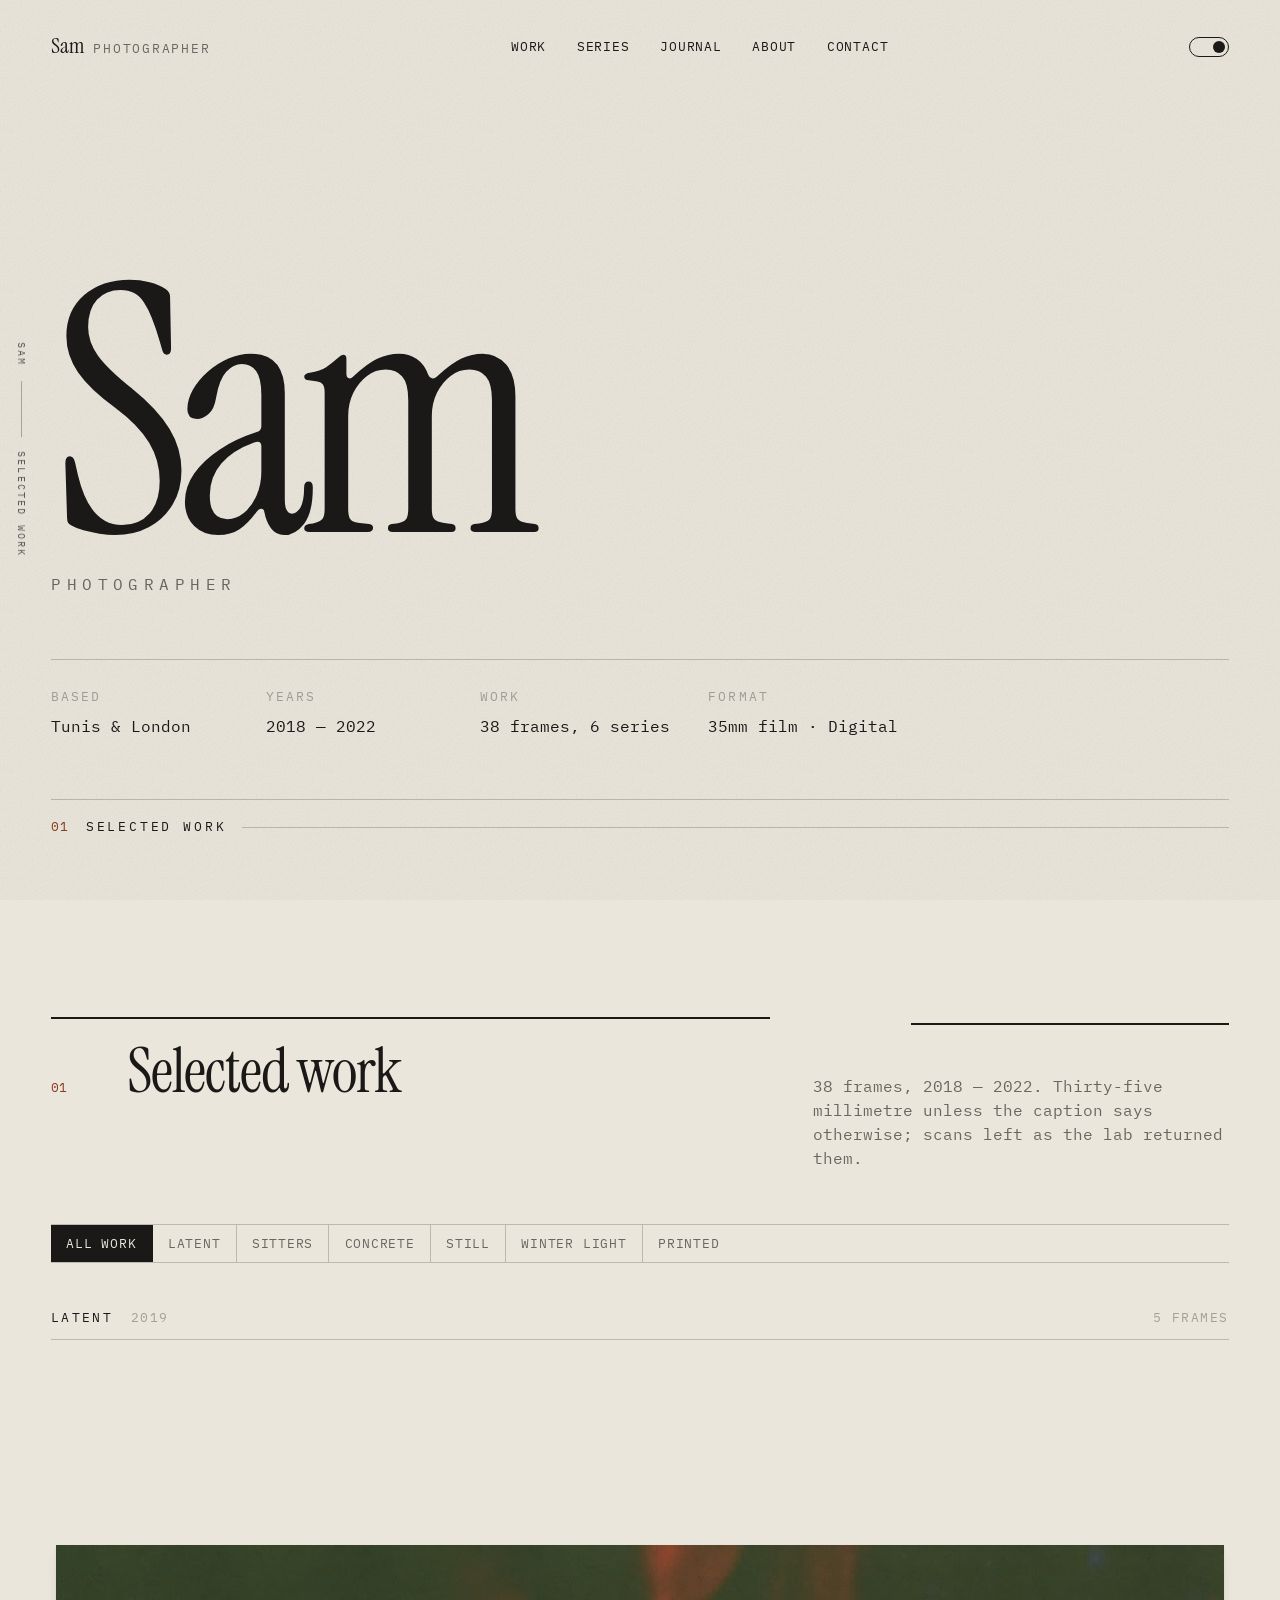
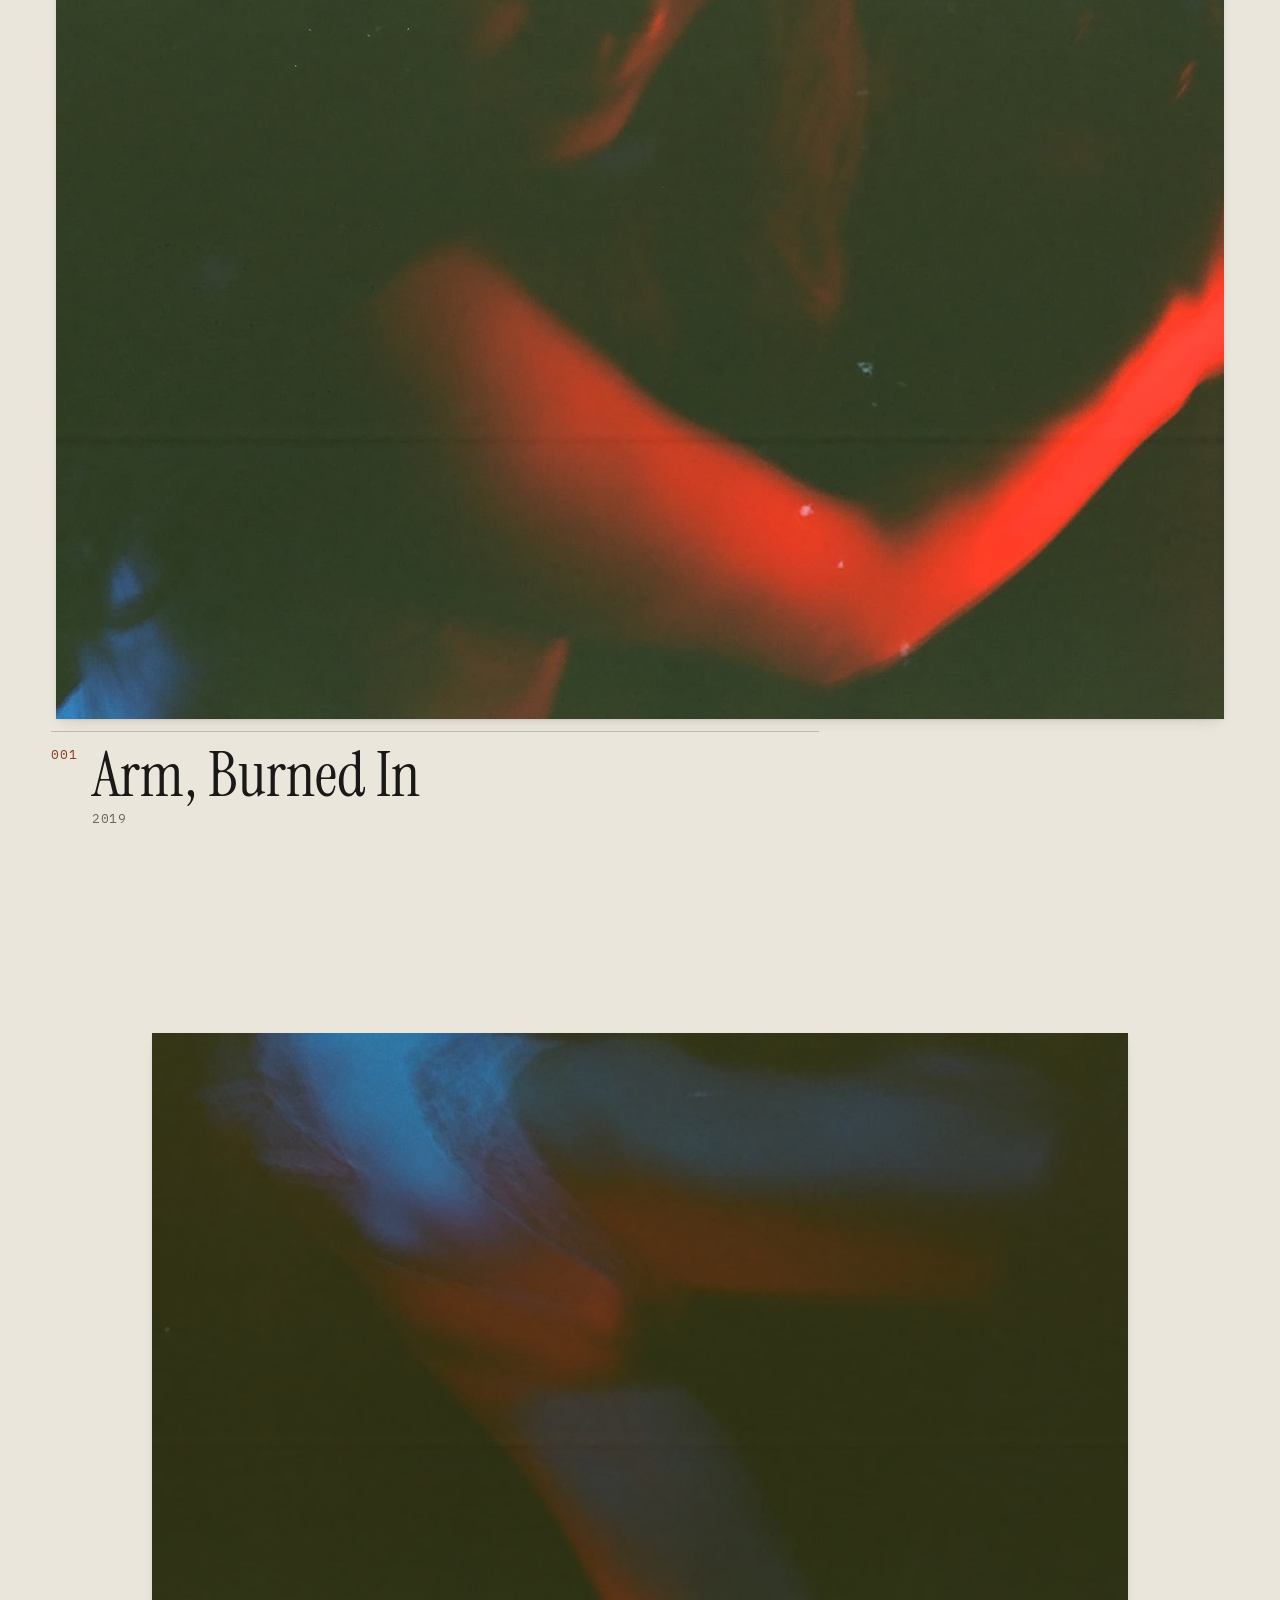
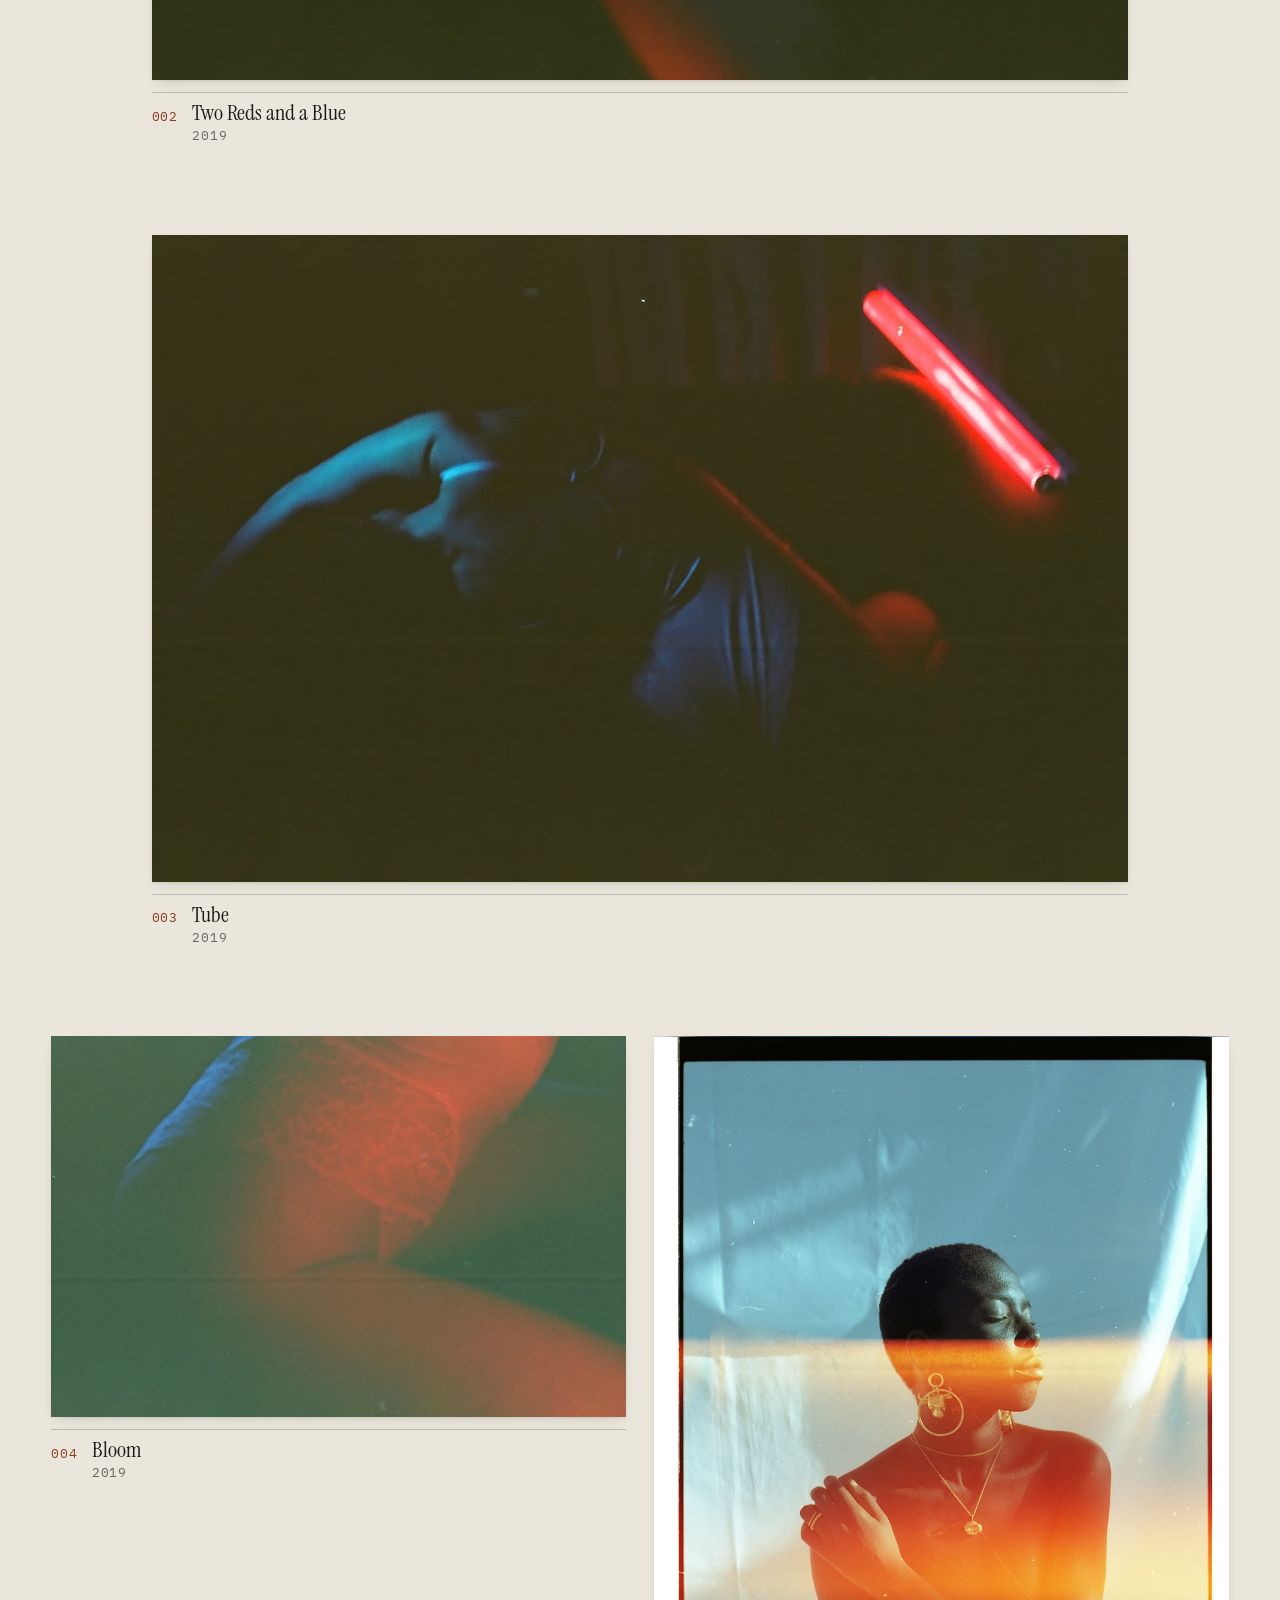
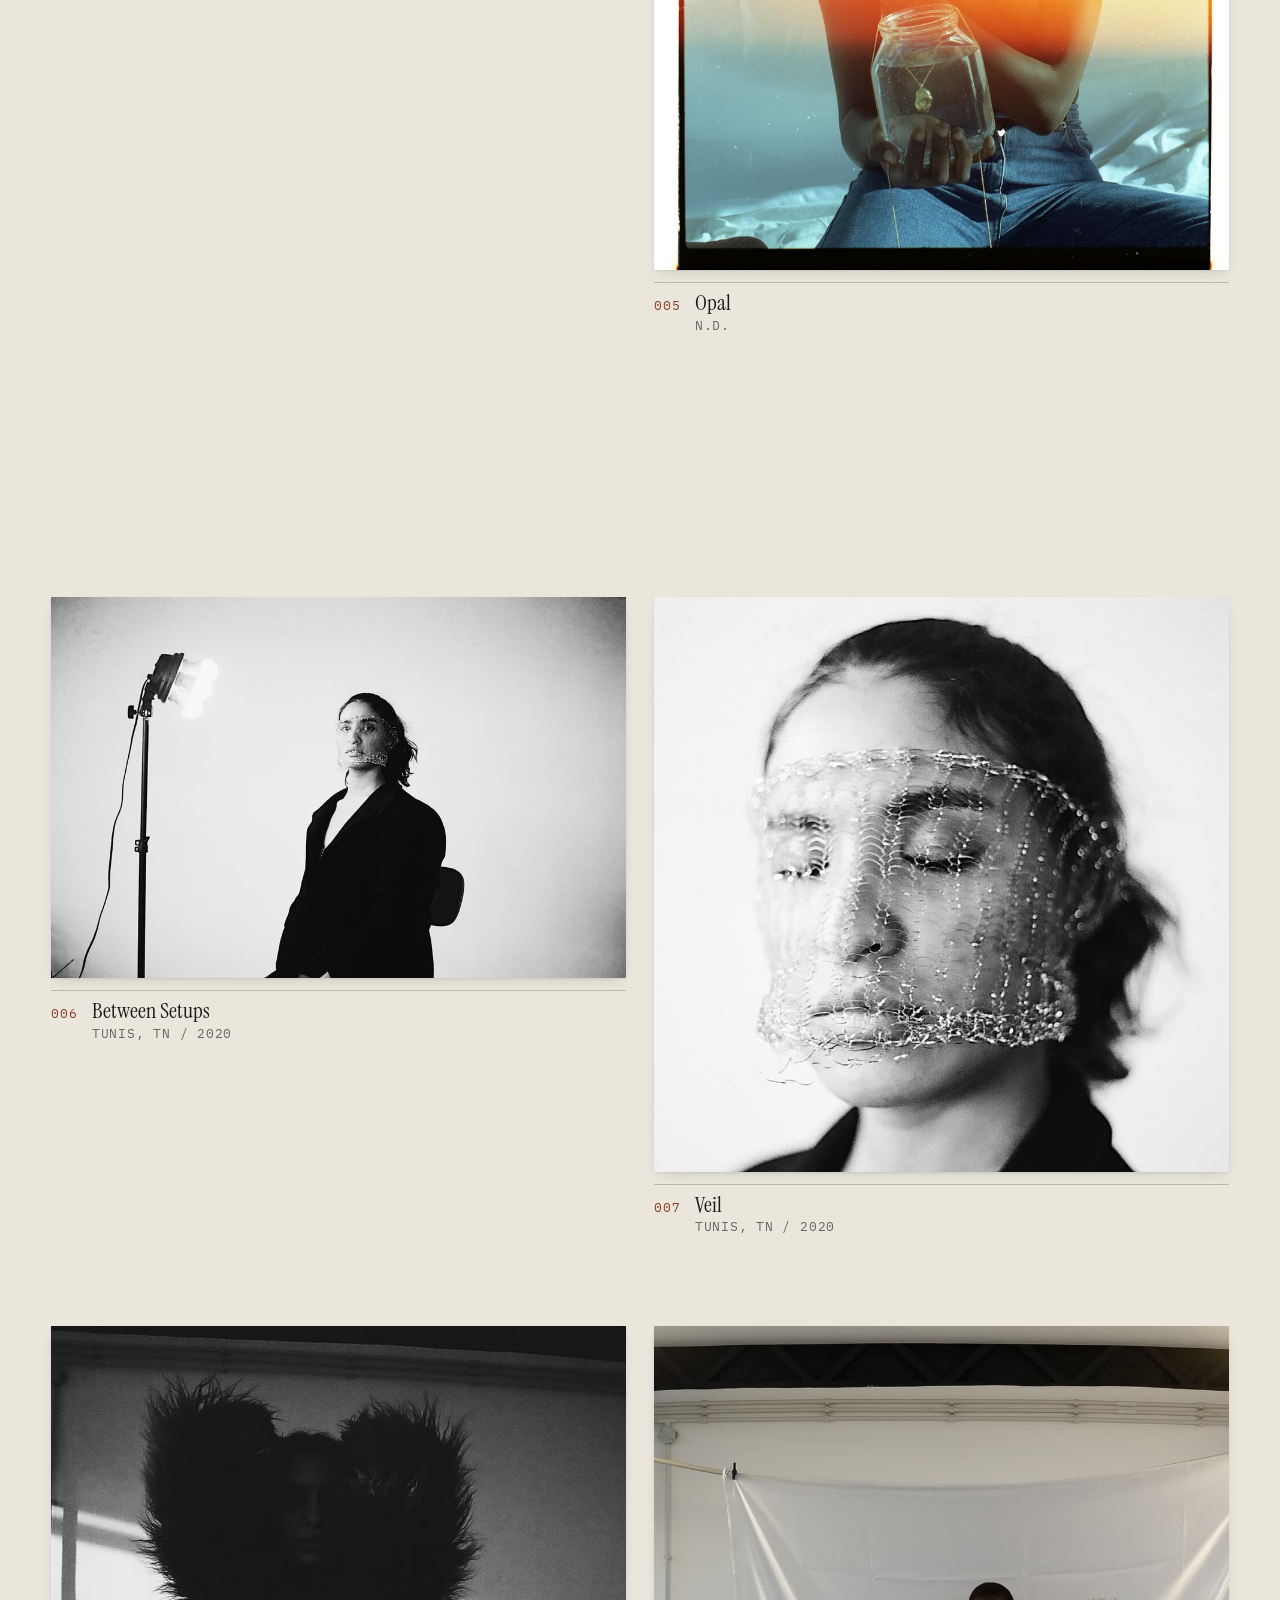
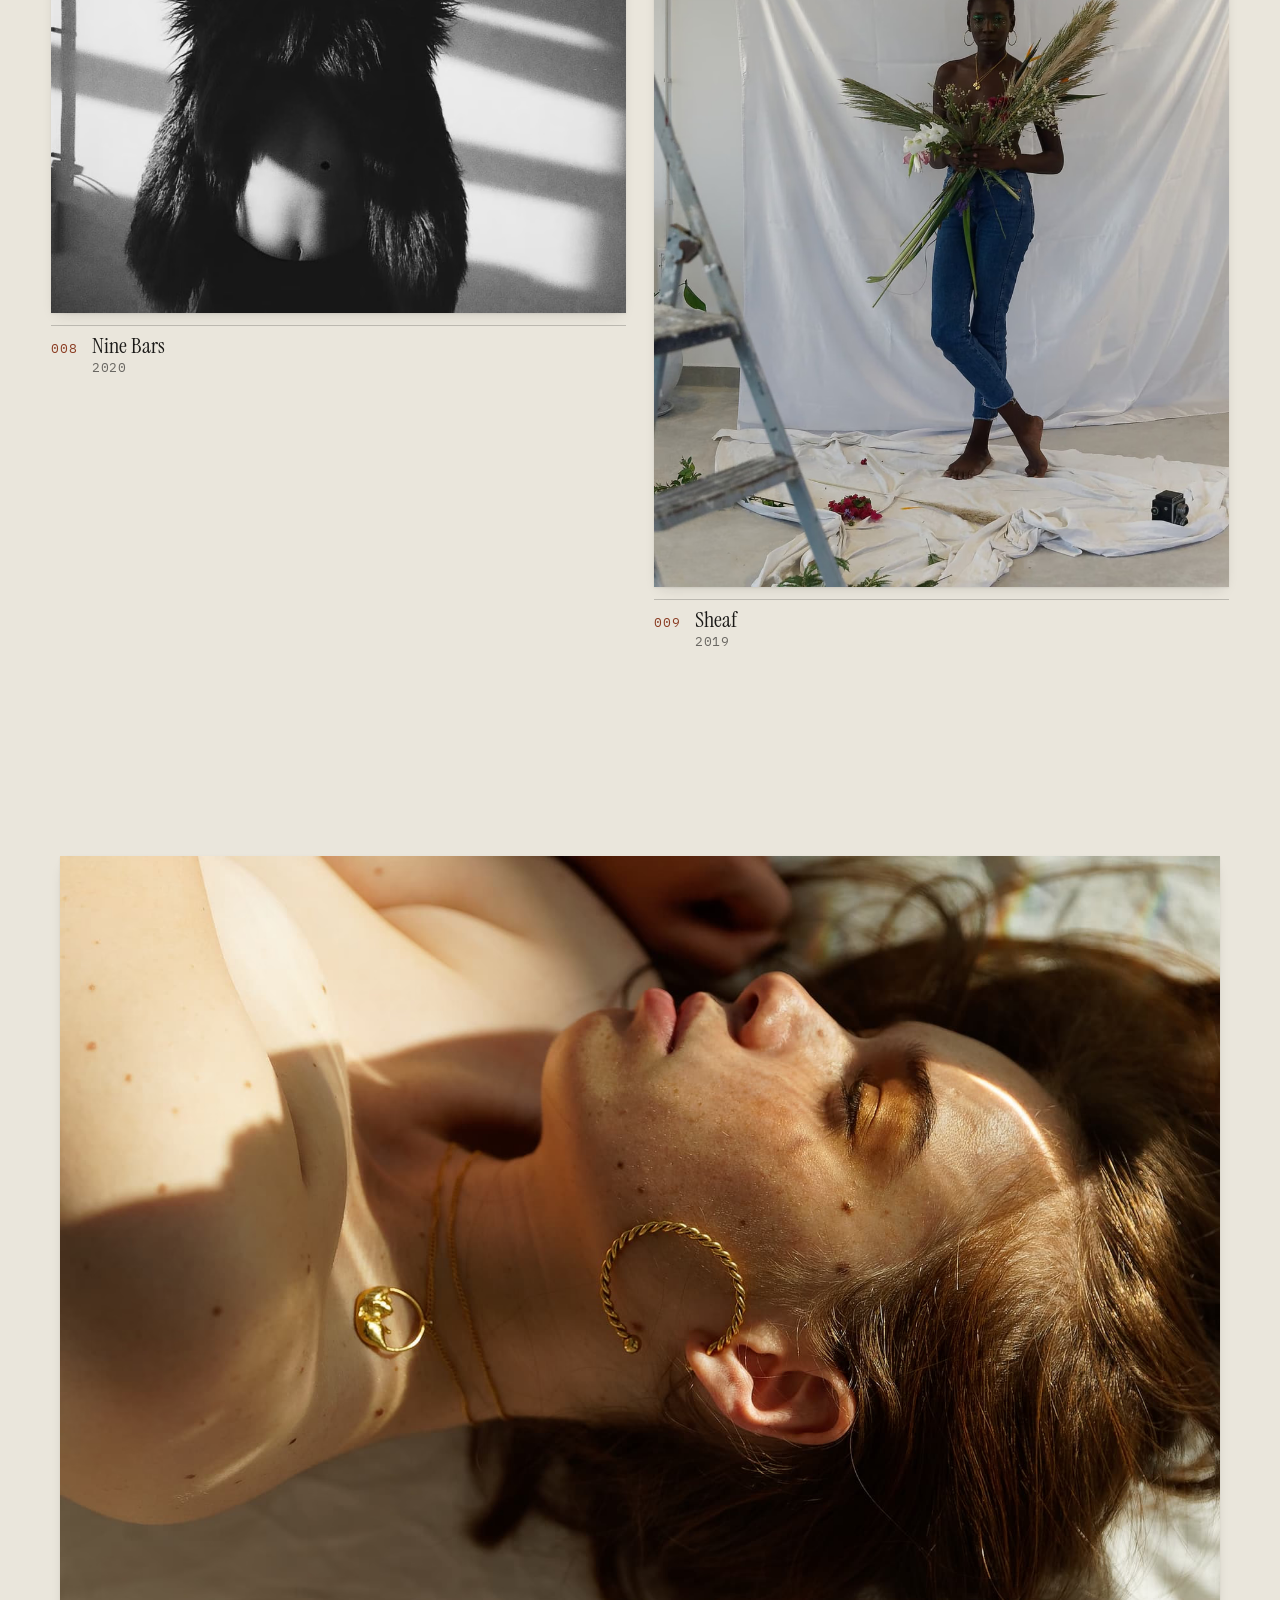
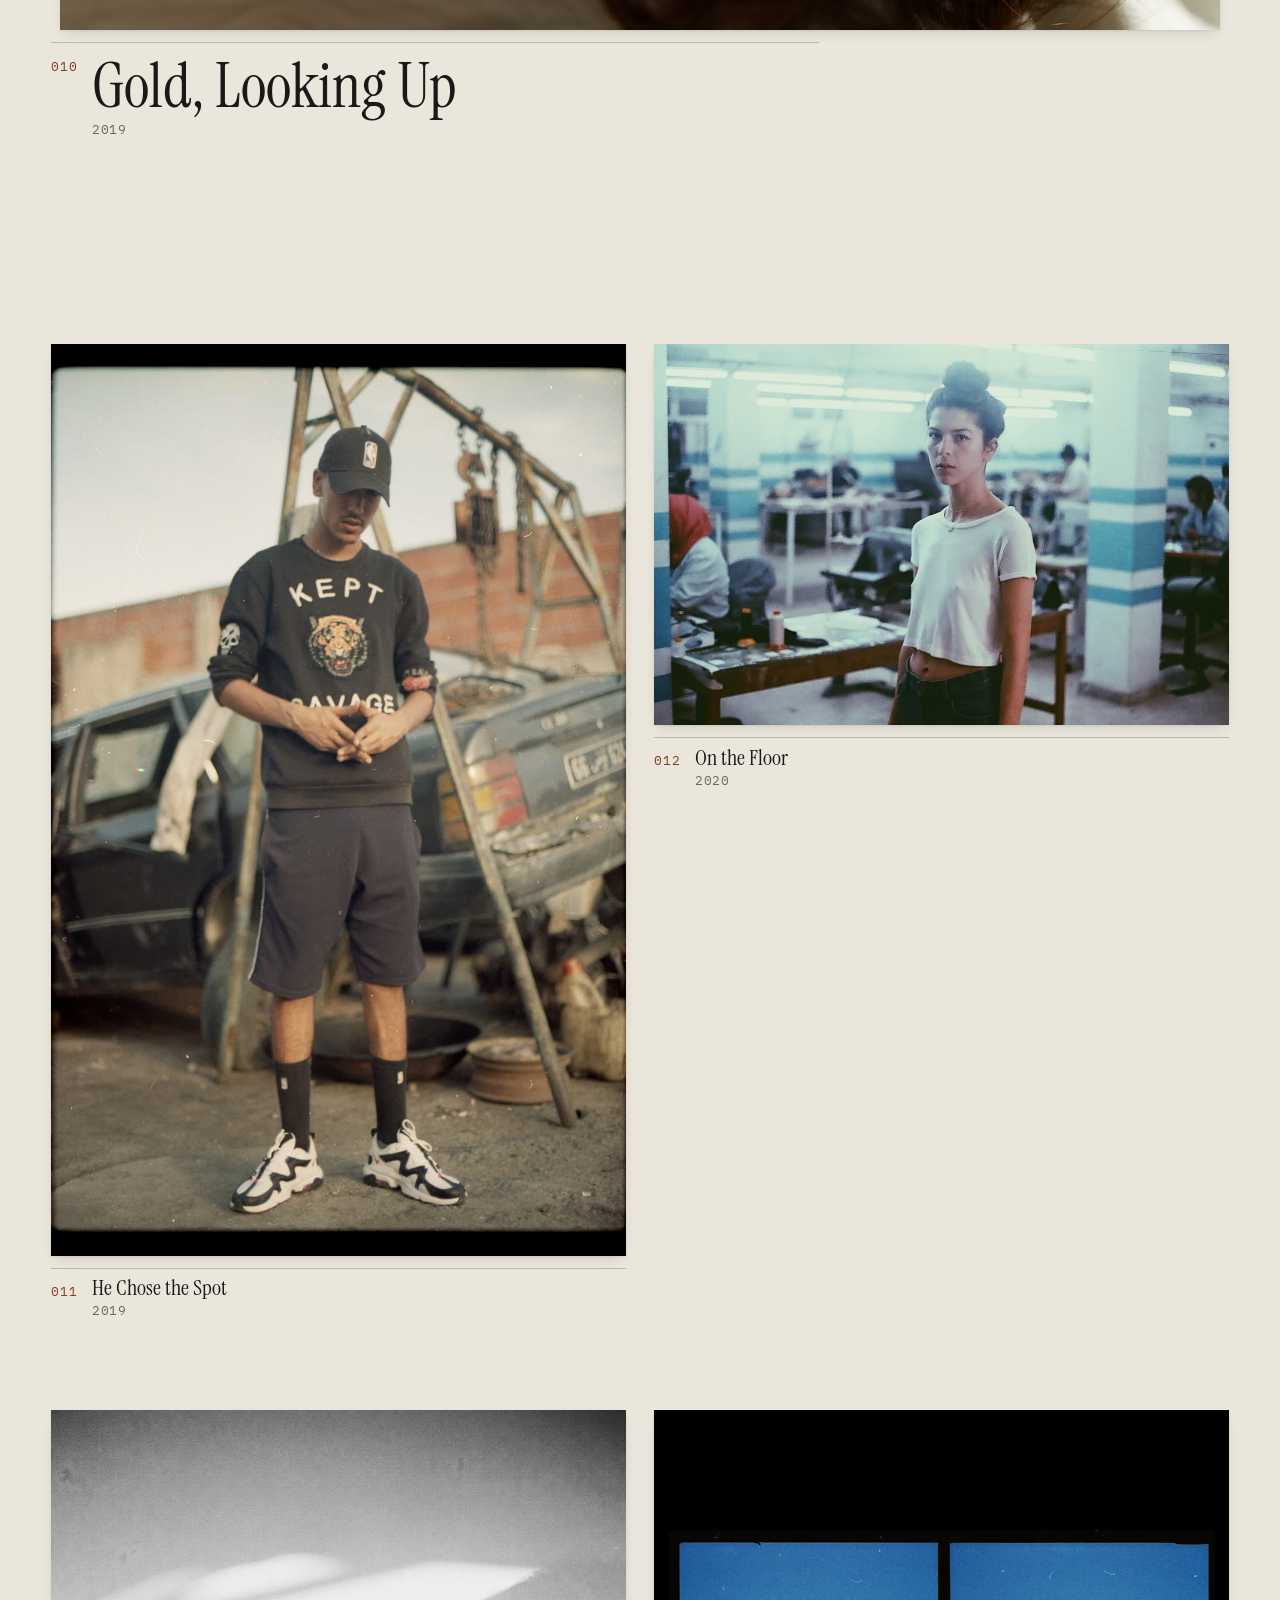
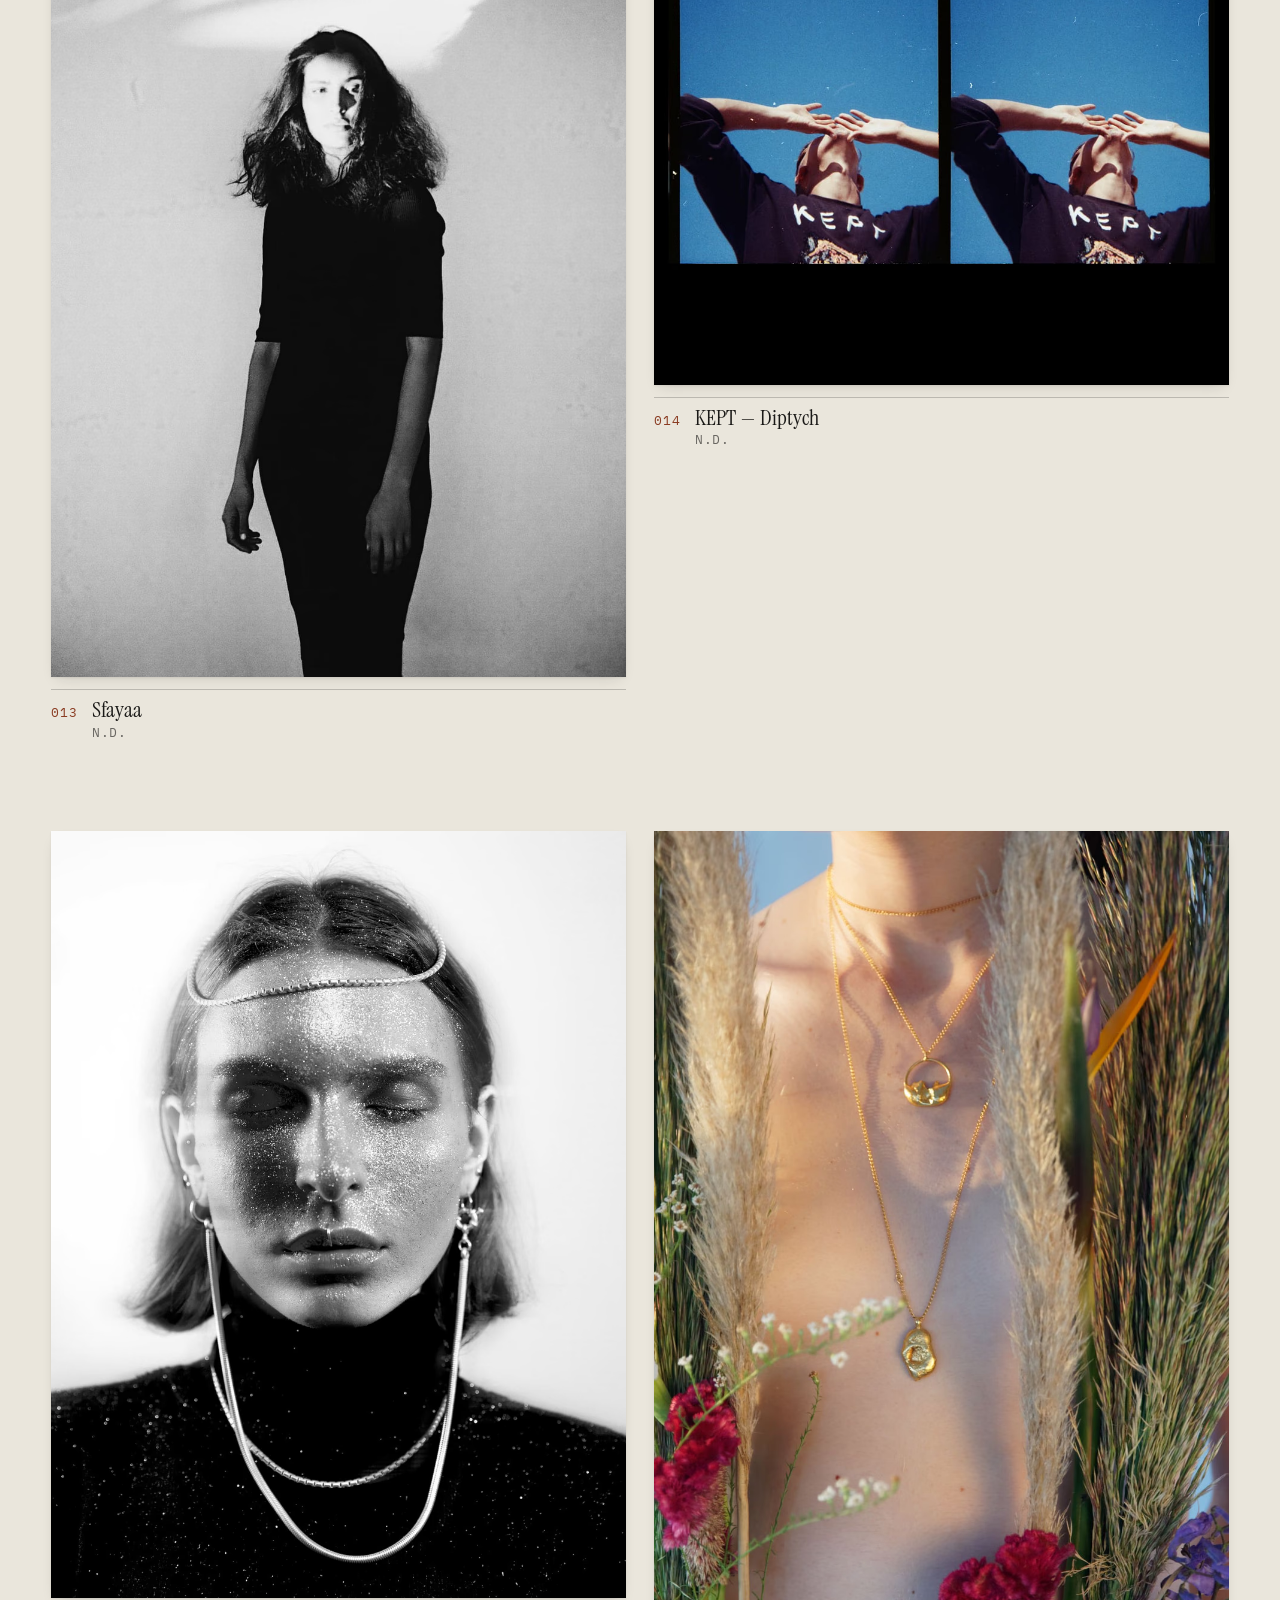
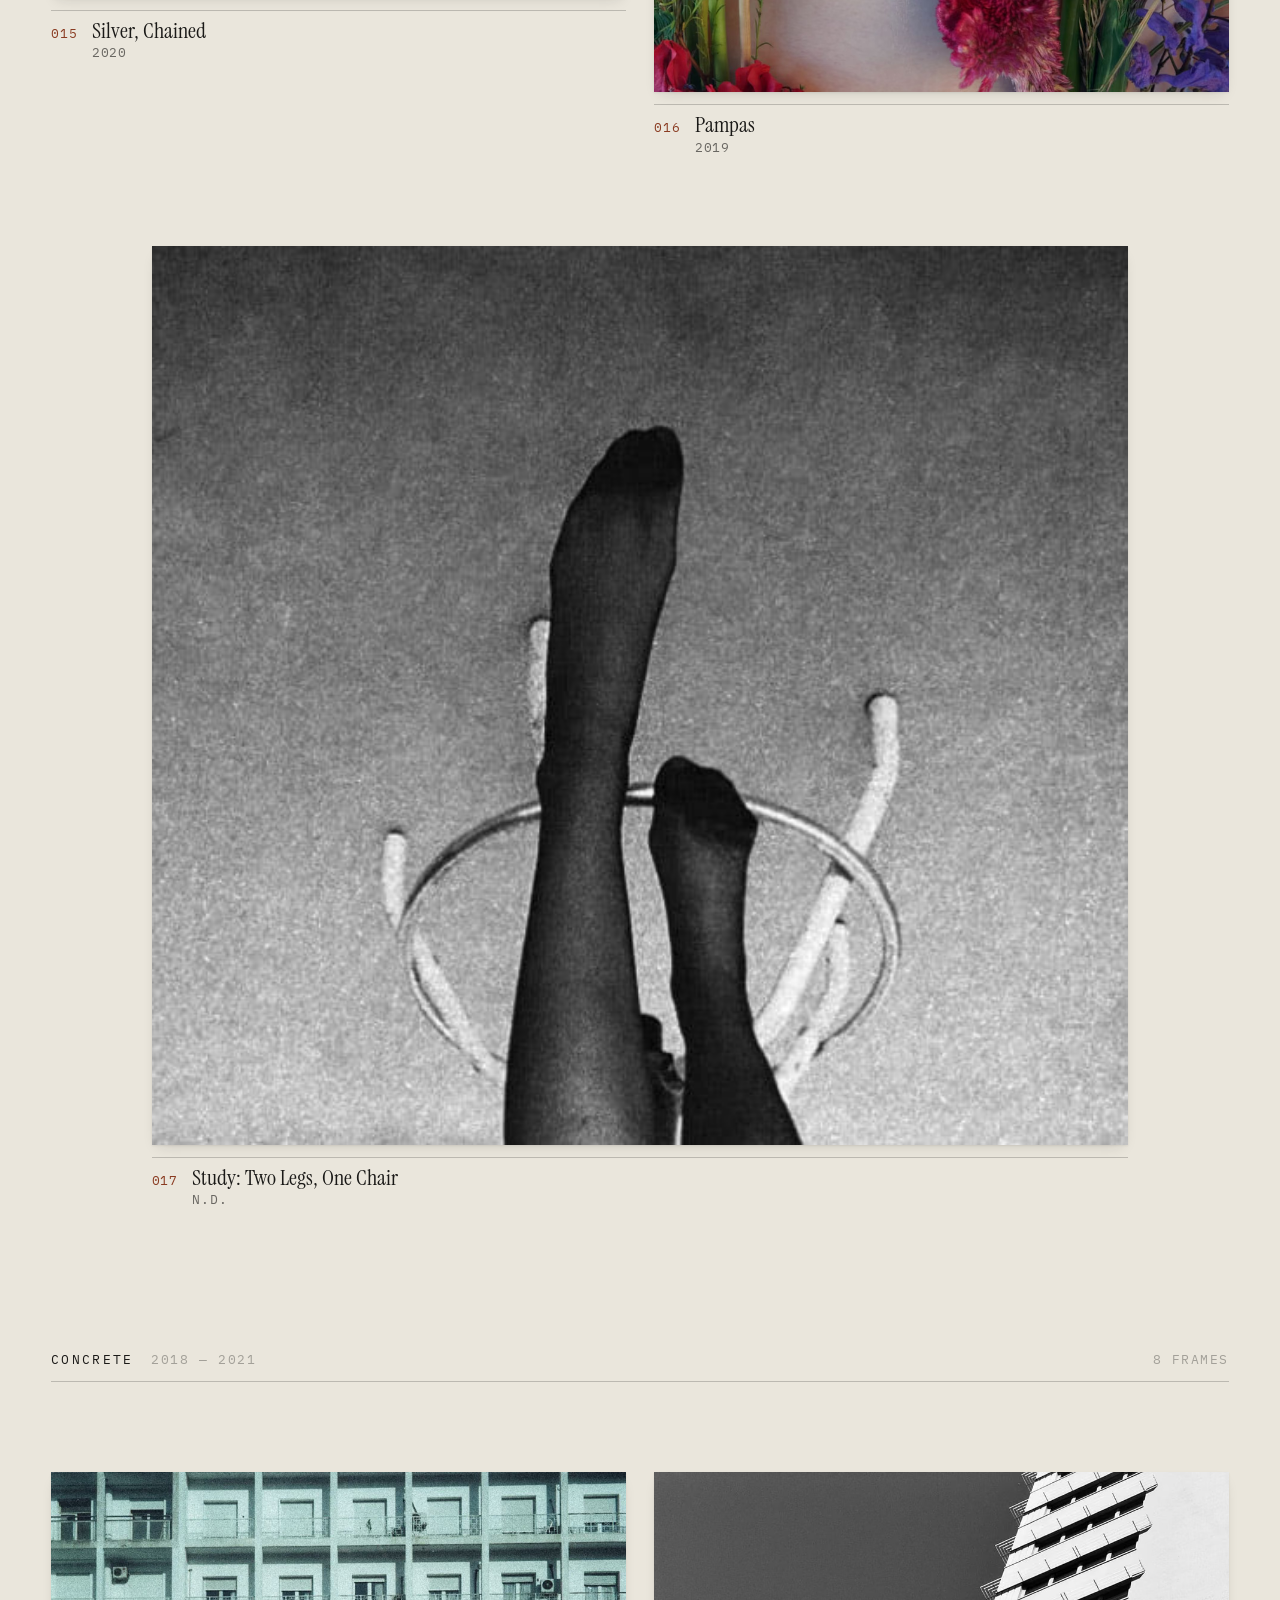
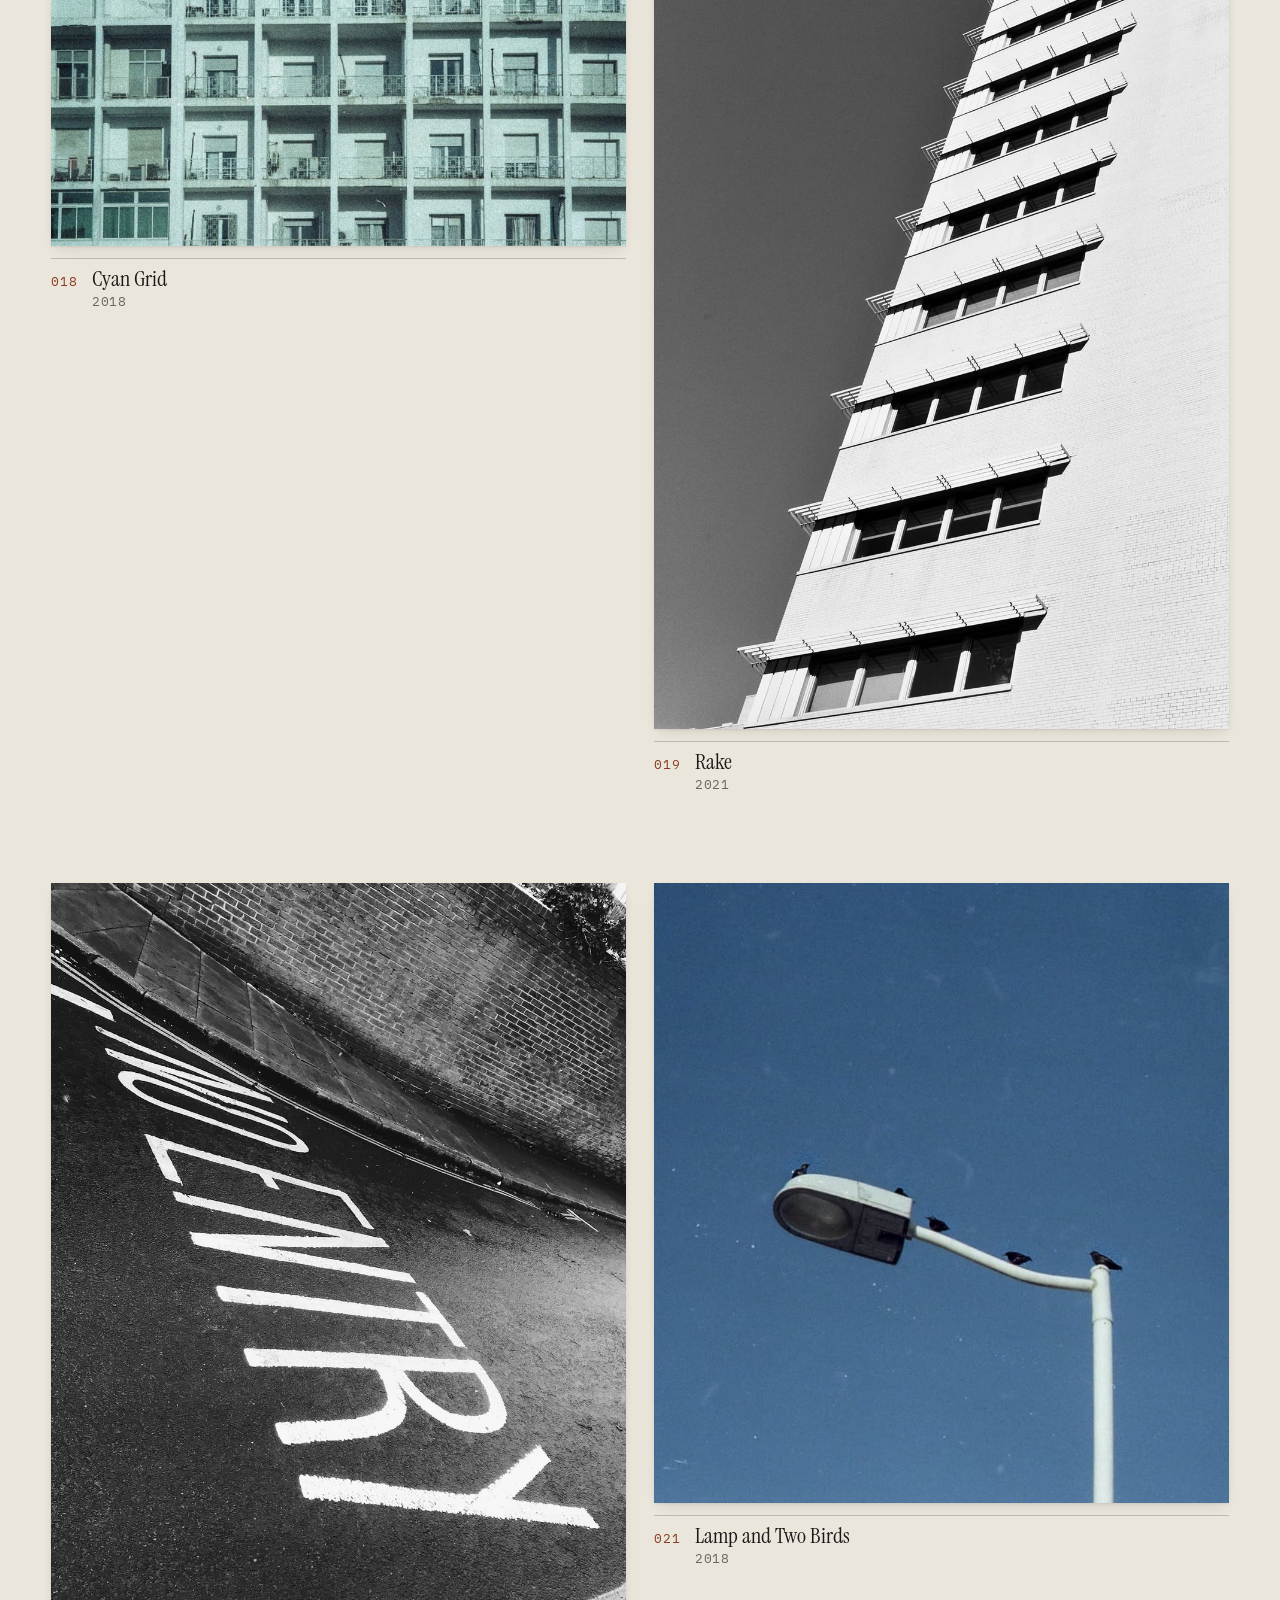
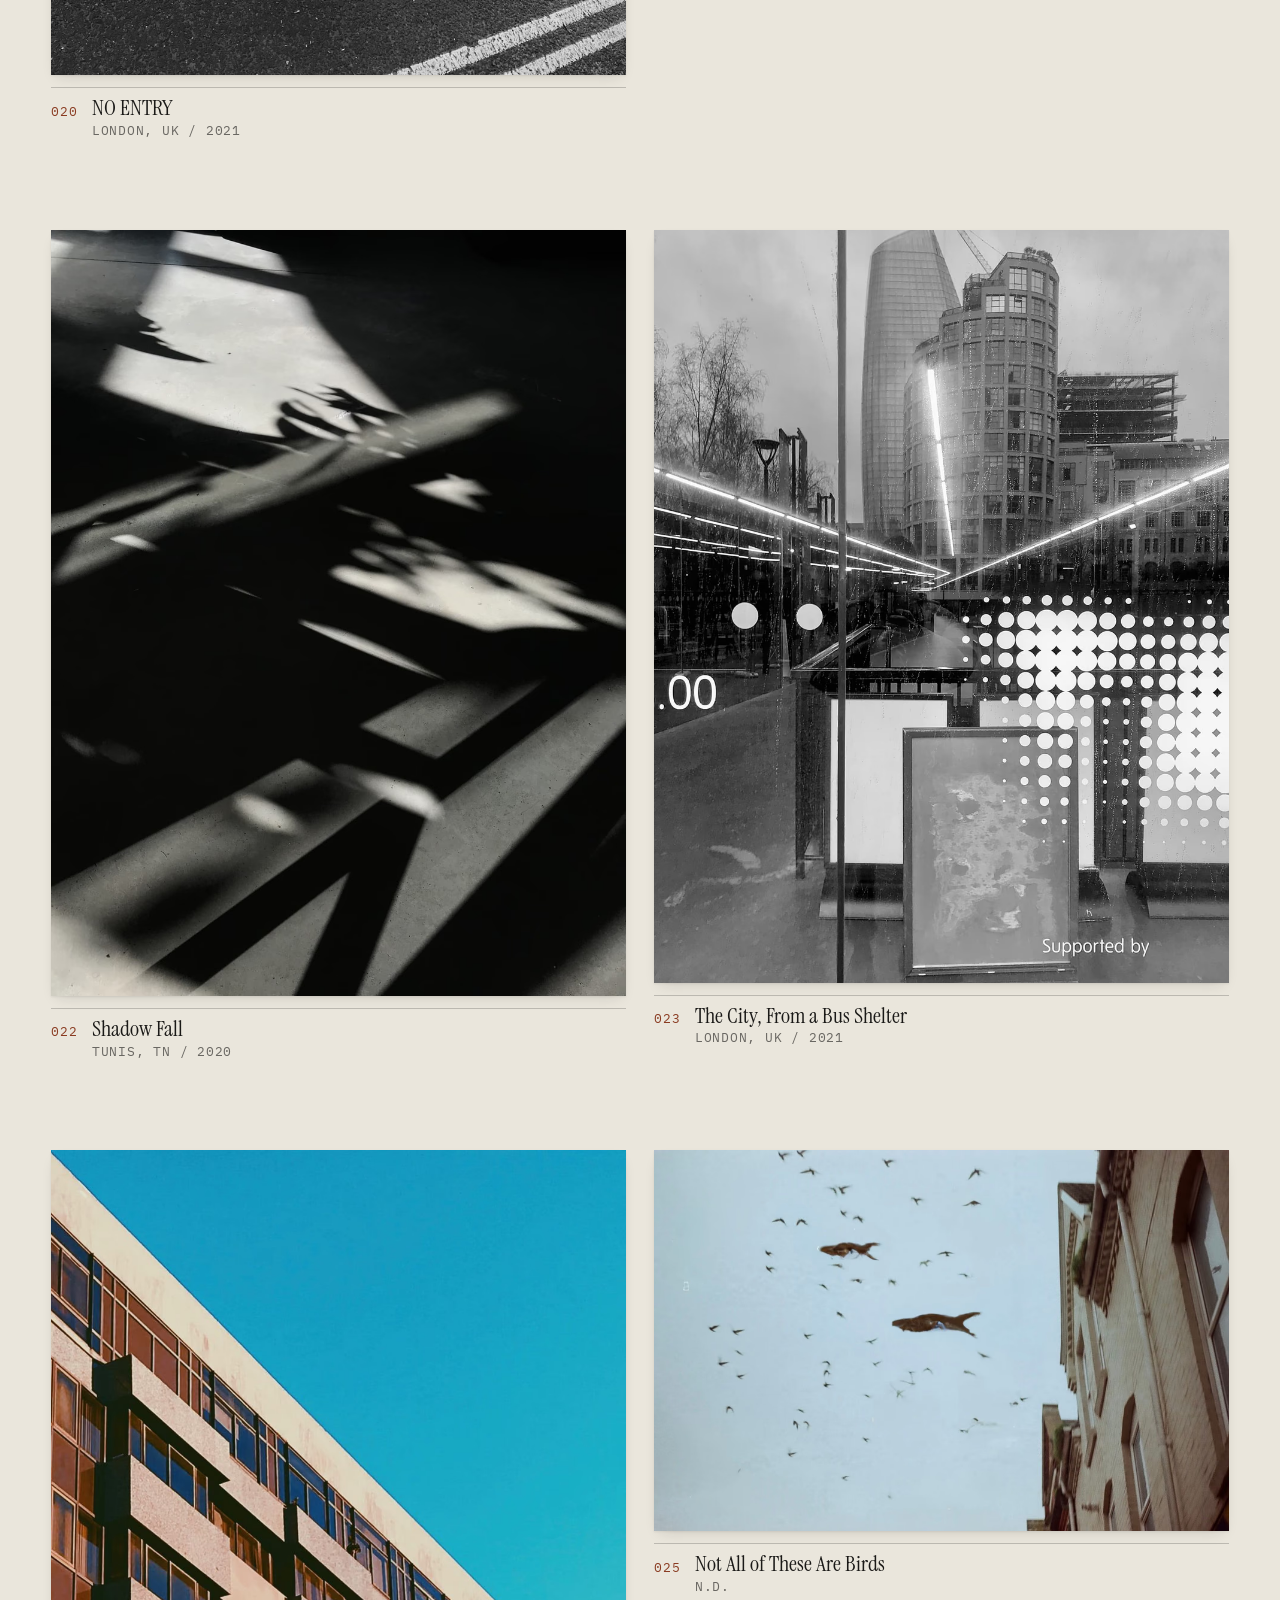
==== commit 2b2e7807: "Show the photographs whole, and give the sequence a reason Four complaints, four causes. Three of th" ====
--- a/index.html
+++ b/index.html
@@ -175,11 +175,11 @@
       "primaryImageOfPage": {
         "@id": "https://sam-photography.vercel.app/#f/arm-burned-in"
       },
-      "dateModified": "2026-09-16",
+      "dateModified": "2026-10-04",
       "speakable": {
         "@type": "SpeakableSpecification",
         "cssSelector": [
-          ".hero__sub",
+          ".title__facts",
           ".about__lead"
         ]
       },
@@ -1136,7 +1136,7 @@
   <style>
     /* The plates are in the HTML, so without scripting they are simply shown
        as they are — only the parts the script builds are hidden. */
-    .loader, .filters, .index-list { display: none !important; }
+    .filters, .index-list { display: none !important; }
     .reveal, .shot__cap { opacity: 1 !important; transform: none !important; }
     .line > span { transform: none !important; }
     .shot__frame { clip-path: none !important; }
@@ -1147,16 +1147,6 @@
 </head>
 <body>
 
-<!-- Opening curtain. Removed entirely if JS never runs. -->
-<div class="loader" id="loader" aria-hidden="true">
-  <div class="loader__inner">
-    <span class="loader__word">Sam</span>
-    <span class="loader__count" id="loaderCount">0</span>
-  </div>
-  <div class="loader__bar"><i id="loaderBar"></i></div>
-</div>
-
-<div class="cursor" id="cursor" aria-hidden="true"><span id="cursorLabel"></span></div>
 <div class="scroll-progress" id="scrollProgress" aria-hidden="true"></div>
 
 <div class="rail" aria-hidden="true">
@@ -1168,7 +1158,7 @@
 <a class="skip-link" href="#work">Skip to the work</a>
 
 <header class="site-head" id="siteHead">
-  <a class="site-head__mark" href="#top" data-cursor="Top">
+  <a class="site-head__mark" href="#top">
     <span>Sam</span>
     <em>Photographer</em>
   </a>
@@ -1190,42 +1180,31 @@
 <main id="top">
 
   <!-- ── Hero ─────────────────────────────────────────────────────────── -->
-  <section class="hero" id="hero">
-    <div class="hero__media" data-parallax="0.18">
-      <!-- The largest thing the page ever paints, so it is the one image
-           worth being fussy about. Derivatives come from
-           tools/build-responsive.mjs; the JPEG stays as the fallback. -->
-      <picture>
-        <source type="image/avif" sizes="100vw" srcset="images/r/hero-480.avif 480w, images/r/hero-960.avif 960w, images/r/hero-1440.avif 1440w">
-        <source type="image/webp" sizes="100vw" srcset="images/r/hero-480.webp 480w, images/r/hero-960.webp 960w, images/r/hero-1440.webp 1440w">
-        <img src="images/hero.jpg" sizes="100vw" alt="A torso dissolving into red and teal light on exposed 35mm film" fetchpriority="high" decoding="async">
-      </picture>
+  <!-- The title page. Not a photograph with a tagline over it — a monograph
+       opens on the stock, with who made the work, where, when and on what,
+       and then the work begins. The facts are filled from js/data.js so there
+       is one place to change them. -->
+  <section class="title" id="hero">
+    <div class="title__block">
+      <!-- A screen reader and a crawler both need to know whose site this is;
+           the role and the city are set below for a sighted reader, so they
+           ride the heading itself without being drawn twice. -->
+      <h1 class="title__name">Sam<span class="visually-hidden"> — photographer, Tunis</span></h1>
+      <p class="title__role">Photographer</p>
+
+      <dl class="title__facts">
+        <div><dt>Based</dt><dd id="titlePlace">—</dd></div>
+        <div><dt>Years</dt><dd id="titleYears">—</dd></div>
+        <div><dt>Work</dt><dd id="titleCount">—</dd></div>
+        <div><dt>Format</dt><dd id="titleFormat">—</dd></div>
+      </dl>
     </div>
-    <div class="hero__veil"></div>
-
-    <div class="hero__type">
-      <h1 class="display">
-        <!-- The heading is the tagline, which tells a visitor nothing about
-             whose site this is — a screen reader hears "What the film kept."
-             and stops there, and a search engine reads the same. The name and
-             the trade lead the heading and are hidden visually only. -->
-        <span class="visually-hidden">Sam — photographer, Tunis. </span>
-        <span class="line"><span>What the film</span></span>
-        <span class="line"><span><em>kept</em>.</span></span>
-      </h1>
-      <p class="hero__sub reveal">
-        Selected photographs, 2018 — 2022.
-        <span>Tunis, London &amp; in between.</span>
-      </p>
-    </div>
-
-    <div class="hero__foot">
-      <a class="scroll-cue" href="#work" data-cursor="Enter">
-        <span class="scroll-cue__line"><i></i></span>
-        <span>Scroll</span>
-      </a>
-      <p class="hero__count reveal"><span id="frameCount">—</span> frames</p>
-    </div>
+
+    <a class="title__enter" href="#work">
+      <span class="title__enter-no">01</span>
+      <span class="title__enter-label">Selected work</span>
+      <span class="title__enter-rule"></span>
+    </a>
   </section>
 
   <!-- ── Work ─────────────────────────────────────────────────────────── -->
@@ -1261,119 +1240,119 @@
         <figcaption class="shot__cap">
           <span class="shot__plate">001</span>
           <span class="shot__name">Arm, Burned In</span>
-          <span class="shot__where">Latent / 2019</span>
+          <span class="shot__where">2019</span>
         </figcaption>
       </figure>
       <figure class="shot" data-index="1" id="plate-002">
         <a class="shot__frame" href="#f/two-reds-and-a-blue" style="--ratio:1.5088" aria-label="Open Two Reds and a Blue full screen">
           <picture>
-            <source type="image/avif" srcset="images/r/latent-03-480.avif 480w, images/r/latent-03-960.avif 960w, images/r/latent-03-1440.avif 1440w, images/r/latent-03-1800.avif 1800w" sizes="(max-width: 749px) 92vw, 52vw">
-            <source type="image/webp" srcset="images/r/latent-03-480.webp 480w, images/r/latent-03-960.webp 960w, images/r/latent-03-1440.webp 1440w, images/r/latent-03-1800.webp 1800w" sizes="(max-width: 749px) 92vw, 52vw">
-            <img src="images/latent-03.jpg" sizes="(max-width: 749px) 92vw, 52vw" alt="Blue and red streaks crossing a green frame" width="1800" height="1193" loading="eager" decoding="async">
+            <source type="image/avif" srcset="images/r/latent-03-480.avif 480w, images/r/latent-03-960.avif 960w, images/r/latent-03-1440.avif 1440w, images/r/latent-03-1800.avif 1800w" sizes="(max-width: 749px) 92vw, 92vw">
+            <source type="image/webp" srcset="images/r/latent-03-480.webp 480w, images/r/latent-03-960.webp 960w, images/r/latent-03-1440.webp 1440w, images/r/latent-03-1800.webp 1800w" sizes="(max-width: 749px) 92vw, 92vw">
+            <img src="images/latent-03.jpg" sizes="(max-width: 749px) 92vw, 92vw" alt="Blue and red streaks crossing a green frame" width="1800" height="1193" loading="eager" decoding="async">
           </picture>
         </a>
         <figcaption class="shot__cap">
           <span class="shot__plate">002</span>
           <span class="shot__name">Two Reds and a Blue</span>
-          <span class="shot__where">Latent / 2019</span>
+          <span class="shot__where">2019</span>
         </figcaption>
       </figure>
       <figure class="shot" data-index="2" id="plate-003">
         <a class="shot__frame" href="#f/tube" style="--ratio:1.5088" aria-label="Open Tube full screen">
           <picture>
-            <source type="image/avif" srcset="images/r/latent-04-480.avif 480w, images/r/latent-04-960.avif 960w, images/r/latent-04-1440.avif 1440w, images/r/latent-04-1800.avif 1800w" sizes="(max-width: 749px) 92vw, 28vw">
-            <source type="image/webp" srcset="images/r/latent-04-480.webp 480w, images/r/latent-04-960.webp 960w, images/r/latent-04-1440.webp 1440w, images/r/latent-04-1800.webp 1800w" sizes="(max-width: 749px) 92vw, 28vw">
-            <img src="images/latent-04.jpg" sizes="(max-width: 749px) 92vw, 28vw" alt="A neon tube burning pink against a dark, blue-smeared frame" width="1800" height="1193" loading="lazy" decoding="async">
+            <source type="image/avif" srcset="images/r/latent-04-480.avif 480w, images/r/latent-04-960.avif 960w, images/r/latent-04-1440.avif 1440w, images/r/latent-04-1800.avif 1800w" sizes="(max-width: 749px) 92vw, 92vw">
+            <source type="image/webp" srcset="images/r/latent-04-480.webp 480w, images/r/latent-04-960.webp 960w, images/r/latent-04-1440.webp 1440w, images/r/latent-04-1800.webp 1800w" sizes="(max-width: 749px) 92vw, 92vw">
+            <img src="images/latent-04.jpg" sizes="(max-width: 749px) 92vw, 92vw" alt="A neon tube burning pink against a dark, blue-smeared frame" width="1800" height="1193" loading="lazy" decoding="async">
           </picture>
         </a>
         <figcaption class="shot__cap">
           <span class="shot__plate">003</span>
           <span class="shot__name">Tube</span>
-          <span class="shot__where">Latent / 2019</span>
+          <span class="shot__where">2019</span>
         </figcaption>
       </figure>
       <figure class="shot" data-index="3" id="plate-004">
         <a class="shot__frame" href="#f/bloom" style="--ratio:1.5088" aria-label="Open Bloom full screen">
           <picture>
-            <source type="image/avif" srcset="images/r/latent-05-480.avif 480w, images/r/latent-05-960.avif 960w, images/r/latent-05-1440.avif 1440w, images/r/latent-05-1800.avif 1800w" sizes="(max-width: 749px) 92vw, 44vw">
-            <source type="image/webp" srcset="images/r/latent-05-480.webp 480w, images/r/latent-05-960.webp 960w, images/r/latent-05-1440.webp 1440w, images/r/latent-05-1800.webp 1800w" sizes="(max-width: 749px) 92vw, 44vw">
-            <img src="images/latent-05.jpg" sizes="(max-width: 749px) 92vw, 44vw" alt="A red bloom and a blue streak crossing green-cast film" width="1800" height="1193" loading="lazy" decoding="async">
+            <source type="image/avif" srcset="images/r/latent-05-480.avif 480w, images/r/latent-05-960.avif 960w, images/r/latent-05-1440.avif 1440w, images/r/latent-05-1800.avif 1800w" sizes="(max-width: 749px) 92vw, 46vw">
+            <source type="image/webp" srcset="images/r/latent-05-480.webp 480w, images/r/latent-05-960.webp 960w, images/r/latent-05-1440.webp 1440w, images/r/latent-05-1800.webp 1800w" sizes="(max-width: 749px) 92vw, 46vw">
+            <img src="images/latent-05.jpg" sizes="(max-width: 749px) 92vw, 46vw" alt="A red bloom and a blue streak crossing green-cast film" width="1800" height="1193" loading="lazy" decoding="async">
           </picture>
         </a>
         <figcaption class="shot__cap">
           <span class="shot__plate">004</span>
           <span class="shot__name">Bloom</span>
-          <span class="shot__where">Latent / 2019</span>
+          <span class="shot__where">2019</span>
         </figcaption>
       </figure>
       <figure class="shot" data-index="4" id="plate-005">
         <a class="shot__frame" href="#f/opal" style="--ratio:0.6894" aria-label="Open Opal full screen">
           <picture>
-            <source type="image/avif" srcset="images/r/latent-07-480.avif 480w, images/r/latent-07-960.avif 960w, images/r/latent-07-1241.avif 1241w" sizes="(max-width: 749px) 92vw, 28vw">
-            <source type="image/webp" srcset="images/r/latent-07-480.webp 480w, images/r/latent-07-960.webp 960w, images/r/latent-07-1241.webp 1241w" sizes="(max-width: 749px) 92vw, 28vw">
-            <img src="images/latent-07.jpg" sizes="(max-width: 749px) 92vw, 28vw" alt="A double exposure: a figure in cold blue crossed by a band of orange light" width="1241" height="1800" loading="lazy" decoding="async">
+            <source type="image/avif" srcset="images/r/latent-07-480.avif 480w, images/r/latent-07-960.avif 960w, images/r/latent-07-1241.avif 1241w" sizes="(max-width: 749px) 92vw, 46vw">
+            <source type="image/webp" srcset="images/r/latent-07-480.webp 480w, images/r/latent-07-960.webp 960w, images/r/latent-07-1241.webp 1241w" sizes="(max-width: 749px) 92vw, 46vw">
+            <img src="images/latent-07.jpg" sizes="(max-width: 749px) 92vw, 46vw" alt="A double exposure: a figure in cold blue crossed by a band of orange light" width="1241" height="1800" loading="lazy" decoding="async">
           </picture>
         </a>
         <figcaption class="shot__cap">
           <span class="shot__plate">005</span>
           <span class="shot__name">Opal</span>
-          <span class="shot__where">Latent</span>
+          <span class="shot__where">n.d.</span>
         </figcaption>
       </figure>
       <figure class="shot" data-index="5" id="plate-006">
         <a class="shot__frame" href="#f/between-setups" style="--ratio:1.509" aria-label="Open Between Setups full screen">
           <picture>
-            <source type="image/avif" srcset="images/r/sitters-01-480.avif 480w, images/r/sitters-01-960.avif 960w, images/r/sitters-01-1440.avif 1440w, images/r/sitters-01-1512.avif 1512w" sizes="(max-width: 749px) 92vw, 36vw">
-            <source type="image/webp" srcset="images/r/sitters-01-480.webp 480w, images/r/sitters-01-960.webp 960w, images/r/sitters-01-1440.webp 1440w, images/r/sitters-01-1512.webp 1512w" sizes="(max-width: 749px) 92vw, 36vw">
-            <img src="images/sitters-01.jpg" sizes="(max-width: 749px) 92vw, 36vw" alt="A woman in a black blazer standing beside an exposed studio light stand" width="1512" height="1002" loading="lazy" decoding="async">
+            <source type="image/avif" srcset="images/r/sitters-01-480.avif 480w, images/r/sitters-01-960.avif 960w, images/r/sitters-01-1440.avif 1440w, images/r/sitters-01-1512.avif 1512w" sizes="(max-width: 749px) 92vw, 46vw">
+            <source type="image/webp" srcset="images/r/sitters-01-480.webp 480w, images/r/sitters-01-960.webp 960w, images/r/sitters-01-1440.webp 1440w, images/r/sitters-01-1512.webp 1512w" sizes="(max-width: 749px) 92vw, 46vw">
+            <img src="images/sitters-01.jpg" sizes="(max-width: 749px) 92vw, 46vw" alt="A woman in a black blazer standing beside an exposed studio light stand" width="1512" height="1002" loading="lazy" decoding="async">
           </picture>
         </a>
         <figcaption class="shot__cap">
           <span class="shot__plate">006</span>
           <span class="shot__name">Between Setups</span>
-          <span class="shot__where">Sitters / Tunis, TN / 2020</span>
+          <span class="shot__where">Tunis, TN / 2020</span>
         </figcaption>
       </figure>
       <figure class="shot" data-index="6" id="plate-007">
         <a class="shot__frame" href="#f/veil" style="--ratio:1" aria-label="Open Veil full screen">
           <picture>
-            <source type="image/avif" srcset="images/r/sitters-02-480.avif 480w, images/r/sitters-02-960.avif 960w, images/r/sitters-02-1001.avif 1001w" sizes="(max-width: 749px) 92vw, 60vw">
-            <source type="image/webp" srcset="images/r/sitters-02-480.webp 480w, images/r/sitters-02-960.webp 960w, images/r/sitters-02-1001.webp 1001w" sizes="(max-width: 749px) 92vw, 60vw">
-            <img src="images/sitters-02.jpg" sizes="(max-width: 749px) 92vw, 60vw" alt="A face behind a beaded veil, eyes closed" width="1001" height="1001" loading="lazy" decoding="async">
+            <source type="image/avif" srcset="images/r/sitters-02-480.avif 480w, images/r/sitters-02-960.avif 960w, images/r/sitters-02-1001.avif 1001w" sizes="(max-width: 749px) 92vw, 46vw">
+            <source type="image/webp" srcset="images/r/sitters-02-480.webp 480w, images/r/sitters-02-960.webp 960w, images/r/sitters-02-1001.webp 1001w" sizes="(max-width: 749px) 92vw, 46vw">
+            <img src="images/sitters-02.jpg" sizes="(max-width: 749px) 92vw, 46vw" alt="A face behind a beaded veil, eyes closed" width="1001" height="1001" loading="lazy" decoding="async">
           </picture>
         </a>
         <figcaption class="shot__cap">
           <span class="shot__plate">007</span>
           <span class="shot__name">Veil</span>
-          <span class="shot__where">Sitters / Tunis, TN / 2020</span>
+          <span class="shot__where">Tunis, TN / 2020</span>
         </figcaption>
       </figure>
       <figure class="shot" data-index="7" id="plate-008">
         <a class="shot__frame" href="#f/nine-bars" style="--ratio:0.9798" aria-label="Open Nine Bars full screen">
           <picture>
-            <source type="image/avif" srcset="images/r/sitters-03-480.avif 480w, images/r/sitters-03-960.avif 960w, images/r/sitters-03-970.avif 970w" sizes="(max-width: 749px) 92vw, 52vw">
-            <source type="image/webp" srcset="images/r/sitters-03-480.webp 480w, images/r/sitters-03-960.webp 960w, images/r/sitters-03-970.webp 970w" sizes="(max-width: 749px) 92vw, 52vw">
-            <img src="images/sitters-03.jpg" sizes="(max-width: 749px) 92vw, 52vw" alt="A figure in dark fur under hard stripes of window light" width="970" height="990" loading="lazy" decoding="async">
+            <source type="image/avif" srcset="images/r/sitters-03-480.avif 480w, images/r/sitters-03-960.avif 960w, images/r/sitters-03-970.avif 970w" sizes="(max-width: 749px) 92vw, 46vw">
+            <source type="image/webp" srcset="images/r/sitters-03-480.webp 480w, images/r/sitters-03-960.webp 960w, images/r/sitters-03-970.webp 970w" sizes="(max-width: 749px) 92vw, 46vw">
+            <img src="images/sitters-03.jpg" sizes="(max-width: 749px) 92vw, 46vw" alt="A figure in dark fur under hard stripes of window light" width="970" height="990" loading="lazy" decoding="async">
           </picture>
         </a>
         <figcaption class="shot__cap">
           <span class="shot__plate">008</span>
           <span class="shot__name">Nine Bars</span>
-          <span class="shot__where">Sitters / 2020</span>
+          <span class="shot__where">2020</span>
         </figcaption>
       </figure>
       <figure class="shot" data-index="8" id="plate-009">
         <a class="shot__frame" href="#f/sheaf" style="--ratio:0.6678" aria-label="Open Sheaf full screen">
           <picture>
-            <source type="image/avif" srcset="images/r/sitters-04-480.avif 480w, images/r/sitters-04-960.avif 960w, images/r/sitters-04-1202.avif 1202w" sizes="(max-width: 749px) 92vw, 28vw">
-            <source type="image/webp" srcset="images/r/sitters-04-480.webp 480w, images/r/sitters-04-960.webp 960w, images/r/sitters-04-1202.webp 1202w" sizes="(max-width: 749px) 92vw, 28vw">
-            <img src="images/sitters-04.jpg" sizes="(max-width: 749px) 92vw, 28vw" alt="A model on a white paper backdrop holding a sheaf of dried stems" width="1202" height="1800" loading="lazy" decoding="async">
+            <source type="image/avif" srcset="images/r/sitters-04-480.avif 480w, images/r/sitters-04-960.avif 960w, images/r/sitters-04-1202.avif 1202w" sizes="(max-width: 749px) 92vw, 46vw">
+            <source type="image/webp" srcset="images/r/sitters-04-480.webp 480w, images/r/sitters-04-960.webp 960w, images/r/sitters-04-1202.webp 1202w" sizes="(max-width: 749px) 92vw, 46vw">
+            <img src="images/sitters-04.jpg" sizes="(max-width: 749px) 92vw, 46vw" alt="A model on a white paper backdrop holding a sheaf of dried stems" width="1202" height="1800" loading="lazy" decoding="async">
           </picture>
         </a>
         <figcaption class="shot__cap">
           <span class="shot__plate">009</span>
           <span class="shot__name">Sheaf</span>
-          <span class="shot__where">Sitters / 2019</span>
+          <span class="shot__where">2019</span>
         </figcaption>
       </figure>
       <figure class="shot" data-index="9" id="plate-010">
@@ -1387,217 +1366,217 @@
         <figcaption class="shot__cap">
           <span class="shot__plate">010</span>
           <span class="shot__name">Gold, Looking Up</span>
-          <span class="shot__where">Sitters / 2019</span>
+          <span class="shot__where">2019</span>
         </figcaption>
       </figure>
       <figure class="shot" data-index="10" id="plate-011">
         <a class="shot__frame" href="#f/he-chose-the-spot" style="--ratio:0.6306" aria-label="Open He Chose the Spot full screen">
           <picture>
-            <source type="image/avif" srcset="images/r/sitters-06-480.avif 480w, images/r/sitters-06-960.avif 960w, images/r/sitters-06-1135.avif 1135w" sizes="(max-width: 749px) 92vw, 52vw">
-            <source type="image/webp" srcset="images/r/sitters-06-480.webp 480w, images/r/sitters-06-960.webp 960w, images/r/sitters-06-1135.webp 1135w" sizes="(max-width: 749px) 92vw, 52vw">
-            <img src="images/sitters-06.jpg" sizes="(max-width: 749px) 92vw, 52vw" alt="A young man in a cap and graphic tee standing beside a wrecked car in a scrapyard" width="1135" height="1800" loading="lazy" decoding="async">
+            <source type="image/avif" srcset="images/r/sitters-06-480.avif 480w, images/r/sitters-06-960.avif 960w, images/r/sitters-06-1135.avif 1135w" sizes="(max-width: 749px) 92vw, 46vw">
+            <source type="image/webp" srcset="images/r/sitters-06-480.webp 480w, images/r/sitters-06-960.webp 960w, images/r/sitters-06-1135.webp 1135w" sizes="(max-width: 749px) 92vw, 46vw">
+            <img src="images/sitters-06.jpg" sizes="(max-width: 749px) 92vw, 46vw" alt="A young man in a cap and graphic tee standing beside a wrecked car in a scrapyard" width="1135" height="1800" loading="lazy" decoding="async">
           </picture>
         </a>
         <figcaption class="shot__cap">
           <span class="shot__plate">011</span>
           <span class="shot__name">He Chose the Spot</span>
-          <span class="shot__where">Sitters / 2019</span>
+          <span class="shot__where">2019</span>
         </figcaption>
       </figure>
       <figure class="shot" data-index="11" id="plate-012">
         <a class="shot__frame" href="#f/on-the-floor" style="--ratio:1.509" aria-label="Open On the Floor full screen">
           <picture>
-            <source type="image/avif" srcset="images/r/sitters-07-480.avif 480w, images/r/sitters-07-960.avif 960w, images/r/sitters-07-1440.avif 1440w, images/r/sitters-07-1509.avif 1509w" sizes="(max-width: 749px) 92vw, 28vw">
-            <source type="image/webp" srcset="images/r/sitters-07-480.webp 480w, images/r/sitters-07-960.webp 960w, images/r/sitters-07-1440.webp 1440w, images/r/sitters-07-1509.webp 1509w" sizes="(max-width: 749px) 92vw, 28vw">
-            <img src="images/sitters-07.jpg" sizes="(max-width: 749px) 92vw, 28vw" alt="A woman in a white tee in a workshop, benches and working figures behind her" width="1509" height="1000" loading="lazy" decoding="async">
+            <source type="image/avif" srcset="images/r/sitters-07-480.avif 480w, images/r/sitters-07-960.avif 960w, images/r/sitters-07-1440.avif 1440w, images/r/sitters-07-1509.avif 1509w" sizes="(max-width: 749px) 92vw, 46vw">
+            <source type="image/webp" srcset="images/r/sitters-07-480.webp 480w, images/r/sitters-07-960.webp 960w, images/r/sitters-07-1440.webp 1440w, images/r/sitters-07-1509.webp 1509w" sizes="(max-width: 749px) 92vw, 46vw">
+            <img src="images/sitters-07.jpg" sizes="(max-width: 749px) 92vw, 46vw" alt="A woman in a white tee in a workshop, benches and working figures behind her" width="1509" height="1000" loading="lazy" decoding="async">
           </picture>
         </a>
         <figcaption class="shot__cap">
           <span class="shot__plate">012</span>
           <span class="shot__name">On the Floor</span>
-          <span class="shot__where">Sitters / 2020</span>
+          <span class="shot__where">2020</span>
         </figcaption>
       </figure>
       <figure class="shot" data-index="12" id="plate-013">
         <a class="shot__frame" href="#f/sfayaa" style="--ratio:0.6628" aria-label="Open Sfayaa full screen">
           <picture>
-            <source type="image/avif" srcset="images/r/sitters-08-480.avif 480w, images/r/sitters-08-960.avif 960w, images/r/sitters-08-1193.avif 1193w" sizes="(max-width: 749px) 92vw, 44vw">
-            <source type="image/webp" srcset="images/r/sitters-08-480.webp 480w, images/r/sitters-08-960.webp 960w, images/r/sitters-08-1193.webp 1193w" sizes="(max-width: 749px) 92vw, 44vw">
-            <img src="images/sitters-08.jpg" sizes="(max-width: 749px) 92vw, 44vw" alt="A figure in black against a bright wall, caught mid-turn" width="1193" height="1800" loading="lazy" decoding="async">
+            <source type="image/avif" srcset="images/r/sitters-08-480.avif 480w, images/r/sitters-08-960.avif 960w, images/r/sitters-08-1193.avif 1193w" sizes="(max-width: 749px) 92vw, 46vw">
+            <source type="image/webp" srcset="images/r/sitters-08-480.webp 480w, images/r/sitters-08-960.webp 960w, images/r/sitters-08-1193.webp 1193w" sizes="(max-width: 749px) 92vw, 46vw">
+            <img src="images/sitters-08.jpg" sizes="(max-width: 749px) 92vw, 46vw" alt="A figure in black against a bright wall, caught mid-turn" width="1193" height="1800" loading="lazy" decoding="async">
           </picture>
         </a>
         <figcaption class="shot__cap">
           <span class="shot__plate">013</span>
           <span class="shot__name">Sfayaa</span>
-          <span class="shot__where">Sitters</span>
+          <span class="shot__where">n.d.</span>
         </figcaption>
       </figure>
       <figure class="shot" data-index="13" id="plate-014">
         <a class="shot__frame" href="#f/kept-diptych" style="--ratio:1" aria-label="Open KEPT — Diptych full screen">
           <picture>
-            <source type="image/avif" srcset="images/r/sitters-09-480.avif 480w, images/r/sitters-09-960.avif 960w, images/r/sitters-09-1024.avif 1024w" sizes="(max-width: 749px) 92vw, 28vw">
-            <source type="image/webp" srcset="images/r/sitters-09-480.webp 480w, images/r/sitters-09-960.webp 960w, images/r/sitters-09-1024.webp 1024w" sizes="(max-width: 749px) 92vw, 28vw">
-            <img src="images/sitters-09.jpg" sizes="(max-width: 749px) 92vw, 28vw" alt="Two frames side by side: a figure in a KEPT shirt, arms crossed over the face against a blue sky" width="1024" height="1024" loading="lazy" decoding="async">
+            <source type="image/avif" srcset="images/r/sitters-09-480.avif 480w, images/r/sitters-09-960.avif 960w, images/r/sitters-09-1024.avif 1024w" sizes="(max-width: 749px) 92vw, 46vw">
+            <source type="image/webp" srcset="images/r/sitters-09-480.webp 480w, images/r/sitters-09-960.webp 960w, images/r/sitters-09-1024.webp 1024w" sizes="(max-width: 749px) 92vw, 46vw">
+            <img src="images/sitters-09.jpg" sizes="(max-width: 749px) 92vw, 46vw" alt="Two frames side by side: a figure in a KEPT shirt, arms crossed over the face against a blue sky" width="1024" height="1024" loading="lazy" decoding="async">
           </picture>
         </a>
         <figcaption class="shot__cap">
           <span class="shot__plate">014</span>
           <span class="shot__name">KEPT — Diptych</span>
-          <span class="shot__where">Sitters</span>
+          <span class="shot__where">n.d.</span>
         </figcaption>
       </figure>
       <figure class="shot" data-index="14" id="plate-015">
         <a class="shot__frame" href="#f/silver-chained" style="--ratio:0.75" aria-label="Open Silver, Chained full screen">
           <picture>
-            <source type="image/avif" srcset="images/r/sitters-10-480.avif 480w, images/r/sitters-10-960.avif 960w, images/r/sitters-10-1350.avif 1350w" sizes="(max-width: 749px) 92vw, 36vw">
-            <source type="image/webp" srcset="images/r/sitters-10-480.webp 480w, images/r/sitters-10-960.webp 960w, images/r/sitters-10-1350.webp 1350w" sizes="(max-width: 749px) 92vw, 36vw">
-            <img src="images/sitters-10.jpg" sizes="(max-width: 749px) 92vw, 36vw" alt="A face in silver makeup wearing a head chain and ear chain, in black and white" width="1350" height="1800" loading="lazy" decoding="async">
+            <source type="image/avif" srcset="images/r/sitters-10-480.avif 480w, images/r/sitters-10-960.avif 960w, images/r/sitters-10-1350.avif 1350w" sizes="(max-width: 749px) 92vw, 46vw">
+            <source type="image/webp" srcset="images/r/sitters-10-480.webp 480w, images/r/sitters-10-960.webp 960w, images/r/sitters-10-1350.webp 1350w" sizes="(max-width: 749px) 92vw, 46vw">
+            <img src="images/sitters-10.jpg" sizes="(max-width: 749px) 92vw, 46vw" alt="A face in silver makeup wearing a head chain and ear chain, in black and white" width="1350" height="1800" loading="lazy" decoding="async">
           </picture>
         </a>
         <figcaption class="shot__cap">
           <span class="shot__plate">015</span>
           <span class="shot__name">Silver, Chained</span>
-          <span class="shot__where">Sitters / 2020</span>
+          <span class="shot__where">2020</span>
         </figcaption>
       </figure>
       <figure class="shot" data-index="15" id="plate-016">
         <a class="shot__frame" href="#f/pampas" style="--ratio:0.6678" aria-label="Open Pampas full screen">
           <picture>
-            <source type="image/avif" srcset="images/r/sitters-11-480.avif 480w, images/r/sitters-11-960.avif 960w, images/r/sitters-11-1202.avif 1202w" sizes="(max-width: 749px) 92vw, 60vw">
-            <source type="image/webp" srcset="images/r/sitters-11-480.webp 480w, images/r/sitters-11-960.webp 960w, images/r/sitters-11-1202.webp 1202w" sizes="(max-width: 749px) 92vw, 60vw">
-            <img src="images/sitters-11.jpg" sizes="(max-width: 749px) 92vw, 60vw" alt="Gold necklaces on a bare throat, framed by pampas grass and carnations" width="1202" height="1800" loading="lazy" decoding="async">
+            <source type="image/avif" srcset="images/r/sitters-11-480.avif 480w, images/r/sitters-11-960.avif 960w, images/r/sitters-11-1202.avif 1202w" sizes="(max-width: 749px) 92vw, 46vw">
+            <source type="image/webp" srcset="images/r/sitters-11-480.webp 480w, images/r/sitters-11-960.webp 960w, images/r/sitters-11-1202.webp 1202w" sizes="(max-width: 749px) 92vw, 46vw">
+            <img src="images/sitters-11.jpg" sizes="(max-width: 749px) 92vw, 46vw" alt="Gold necklaces on a bare throat, framed by pampas grass and carnations" width="1202" height="1800" loading="lazy" decoding="async">
           </picture>
         </a>
         <figcaption class="shot__cap">
           <span class="shot__plate">016</span>
           <span class="shot__name">Pampas</span>
-          <span class="shot__where">Sitters / 2019</span>
+          <span class="shot__where">2019</span>
         </figcaption>
       </figure>
       <figure class="shot" data-index="16" id="plate-017">
         <a class="shot__frame" href="#f/study-two-legs-one-chair" style="--ratio:1.087" aria-label="Open Study: Two Legs, One Chair full screen">
           <picture>
-            <source type="image/avif" srcset="images/r/sitters-12-480.avif 480w, images/r/sitters-12-562.avif 562w" sizes="(max-width: 749px) 92vw, 52vw">
-            <source type="image/webp" srcset="images/r/sitters-12-480.webp 480w, images/r/sitters-12-562.webp 562w" sizes="(max-width: 749px) 92vw, 52vw">
-            <img src="images/sitters-12.jpg" sizes="(max-width: 749px) 92vw, 52vw" alt="Two legs in dark tights raised over the back of a wire chair, in grainy black and white" width="562" height="517" loading="lazy" decoding="async">
+            <source type="image/avif" srcset="images/r/sitters-12-480.avif 480w, images/r/sitters-12-562.avif 562w" sizes="(max-width: 749px) 92vw, 92vw">
+            <source type="image/webp" srcset="images/r/sitters-12-480.webp 480w, images/r/sitters-12-562.webp 562w" sizes="(max-width: 749px) 92vw, 92vw">
+            <img src="images/sitters-12.jpg" sizes="(max-width: 749px) 92vw, 92vw" alt="Two legs in dark tights raised over the back of a wire chair, in grainy black and white" width="562" height="517" loading="lazy" decoding="async">
           </picture>
         </a>
         <figcaption class="shot__cap">
           <span class="shot__plate">017</span>
           <span class="shot__name">Study: Two Legs, One Chair</span>
-          <span class="shot__where">Sitters</span>
+          <span class="shot__where">n.d.</span>
         </figcaption>
       </figure>
       <figure class="shot" data-index="17" id="plate-018">
         <a class="shot__frame" href="#f/cyan-grid" style="--ratio:1.5369" aria-label="Open Cyan Grid full screen">
           <picture>
-            <source type="image/avif" srcset="images/r/concrete-01-480.avif 480w, images/r/concrete-01-960.avif 960w, images/r/concrete-01-1334.avif 1334w" sizes="(max-width: 749px) 92vw, 28vw">
-            <source type="image/webp" srcset="images/r/concrete-01-480.webp 480w, images/r/concrete-01-960.webp 960w, images/r/concrete-01-1334.webp 1334w" sizes="(max-width: 749px) 92vw, 28vw">
-            <img src="images/concrete-01.jpg" sizes="(max-width: 749px) 92vw, 28vw" alt="A grid of apartment balconies in cold cyan light" width="1334" height="868" loading="lazy" decoding="async">
+            <source type="image/avif" srcset="images/r/concrete-01-480.avif 480w, images/r/concrete-01-960.avif 960w, images/r/concrete-01-1334.avif 1334w" sizes="(max-width: 749px) 92vw, 46vw">
+            <source type="image/webp" srcset="images/r/concrete-01-480.webp 480w, images/r/concrete-01-960.webp 960w, images/r/concrete-01-1334.webp 1334w" sizes="(max-width: 749px) 92vw, 46vw">
+            <img src="images/concrete-01.jpg" sizes="(max-width: 749px) 92vw, 46vw" alt="A grid of apartment balconies in cold cyan light" width="1334" height="868" loading="lazy" decoding="async">
           </picture>
         </a>
         <figcaption class="shot__cap">
           <span class="shot__plate">018</span>
           <span class="shot__name">Cyan Grid</span>
-          <span class="shot__where">Concrete / 2018</span>
+          <span class="shot__where">2018</span>
         </figcaption>
       </figure>
       <figure class="shot" data-index="18" id="plate-019">
         <a class="shot__frame" href="#f/rake" style="--ratio:0.6706" aria-label="Open Rake full screen">
           <picture>
-            <source type="image/avif" srcset="images/r/concrete-02-480.avif 480w, images/r/concrete-02-960.avif 960w, images/r/concrete-02-1207.avif 1207w" sizes="(max-width: 749px) 92vw, 44vw">
-            <source type="image/webp" srcset="images/r/concrete-02-480.webp 480w, images/r/concrete-02-960.webp 960w, images/r/concrete-02-1207.webp 1207w" sizes="(max-width: 749px) 92vw, 44vw">
-            <img src="images/concrete-02.jpg" sizes="(max-width: 749px) 92vw, 44vw" alt="A tower block cutting a hard diagonal across a white sky" width="1207" height="1800" loading="lazy" decoding="async">
+            <source type="image/avif" srcset="images/r/concrete-02-480.avif 480w, images/r/concrete-02-960.avif 960w, images/r/concrete-02-1207.avif 1207w" sizes="(max-width: 749px) 92vw, 46vw">
+            <source type="image/webp" srcset="images/r/concrete-02-480.webp 480w, images/r/concrete-02-960.webp 960w, images/r/concrete-02-1207.webp 1207w" sizes="(max-width: 749px) 92vw, 46vw">
+            <img src="images/concrete-02.jpg" sizes="(max-width: 749px) 92vw, 46vw" alt="A tower block cutting a hard diagonal across a white sky" width="1207" height="1800" loading="lazy" decoding="async">
           </picture>
         </a>
         <figcaption class="shot__cap">
           <span class="shot__plate">019</span>
           <span class="shot__name">Rake</span>
-          <span class="shot__where">Concrete / 2021</span>
+          <span class="shot__where">2021</span>
         </figcaption>
       </figure>
       <figure class="shot" data-index="19" id="plate-020">
         <a class="shot__frame" href="#f/no-entry" style="--ratio:0.7256" aria-label="Open NO ENTRY full screen">
           <picture>
-            <source type="image/avif" srcset="images/r/concrete-03-480.avif 480w, images/r/concrete-03-960.avif 960w, images/r/concrete-03-1306.avif 1306w" sizes="(max-width: 749px) 92vw, 28vw">
-            <source type="image/webp" srcset="images/r/concrete-03-480.webp 480w, images/r/concrete-03-960.webp 960w, images/r/concrete-03-1306.webp 1306w" sizes="(max-width: 749px) 92vw, 28vw">
-            <img src="images/concrete-03.jpg" sizes="(max-width: 749px) 92vw, 28vw" alt="The words NO ENTRY painted across wet tarmac" width="1306" height="1800" loading="lazy" decoding="async">
+            <source type="image/avif" srcset="images/r/concrete-03-480.avif 480w, images/r/concrete-03-960.avif 960w, images/r/concrete-03-1306.avif 1306w" sizes="(max-width: 749px) 92vw, 46vw">
+            <source type="image/webp" srcset="images/r/concrete-03-480.webp 480w, images/r/concrete-03-960.webp 960w, images/r/concrete-03-1306.webp 1306w" sizes="(max-width: 749px) 92vw, 46vw">
+            <img src="images/concrete-03.jpg" sizes="(max-width: 749px) 92vw, 46vw" alt="The words NO ENTRY painted across wet tarmac" width="1306" height="1800" loading="lazy" decoding="async">
           </picture>
         </a>
         <figcaption class="shot__cap">
           <span class="shot__plate">020</span>
           <span class="shot__name">NO ENTRY</span>
-          <span class="shot__where">Concrete / London, UK / 2021</span>
+          <span class="shot__where">London, UK / 2021</span>
         </figcaption>
       </figure>
       <figure class="shot" data-index="20" id="plate-021">
         <a class="shot__frame" href="#f/lamp-and-two-birds" style="--ratio:0.9273" aria-label="Open Lamp and Two Birds full screen">
           <picture>
-            <source type="image/avif" srcset="images/r/concrete-04-480.avif 480w, images/r/concrete-04-854.avif 854w" sizes="(max-width: 749px) 92vw, 36vw">
-            <source type="image/webp" srcset="images/r/concrete-04-480.webp 480w, images/r/concrete-04-854.webp 854w" sizes="(max-width: 749px) 92vw, 36vw">
-            <img src="images/concrete-04.jpg" sizes="(max-width: 749px) 92vw, 36vw" alt="A streetlight and two small birds against a flat blue sky" width="854" height="921" loading="lazy" decoding="async">
+            <source type="image/avif" srcset="images/r/concrete-04-480.avif 480w, images/r/concrete-04-854.avif 854w" sizes="(max-width: 749px) 92vw, 46vw">
+            <source type="image/webp" srcset="images/r/concrete-04-480.webp 480w, images/r/concrete-04-854.webp 854w" sizes="(max-width: 749px) 92vw, 46vw">
+            <img src="images/concrete-04.jpg" sizes="(max-width: 749px) 92vw, 46vw" alt="A streetlight and two small birds against a flat blue sky" width="854" height="921" loading="lazy" decoding="async">
           </picture>
         </a>
         <figcaption class="shot__cap">
           <span class="shot__plate">021</span>
           <span class="shot__name">Lamp and Two Birds</span>
-          <span class="shot__where">Concrete / 2018</span>
+          <span class="shot__where">2018</span>
         </figcaption>
       </figure>
       <figure class="shot" data-index="21" id="plate-022">
         <a class="shot__frame" href="#f/shadow-fall" style="--ratio:0.75" aria-label="Open Shadow Fall full screen">
           <picture>
-            <source type="image/avif" srcset="images/r/concrete-05-480.avif 480w, images/r/concrete-05-960.avif 960w, images/r/concrete-05-1350.avif 1350w" sizes="(max-width: 749px) 92vw, 60vw">
-            <source type="image/webp" srcset="images/r/concrete-05-480.webp 480w, images/r/concrete-05-960.webp 960w, images/r/concrete-05-1350.webp 1350w" sizes="(max-width: 749px) 92vw, 60vw">
-            <img src="images/concrete-05.jpg" sizes="(max-width: 749px) 92vw, 60vw" alt="Hard-edged shadows thrown across a bare wall" width="1350" height="1800" loading="lazy" decoding="async">
+            <source type="image/avif" srcset="images/r/concrete-05-480.avif 480w, images/r/concrete-05-960.avif 960w, images/r/concrete-05-1350.avif 1350w" sizes="(max-width: 749px) 92vw, 46vw">
+            <source type="image/webp" srcset="images/r/concrete-05-480.webp 480w, images/r/concrete-05-960.webp 960w, images/r/concrete-05-1350.webp 1350w" sizes="(max-width: 749px) 92vw, 46vw">
+            <img src="images/concrete-05.jpg" sizes="(max-width: 749px) 92vw, 46vw" alt="Hard-edged shadows thrown across a bare wall" width="1350" height="1800" loading="lazy" decoding="async">
           </picture>
         </a>
         <figcaption class="shot__cap">
           <span class="shot__plate">022</span>
           <span class="shot__name">Shadow Fall</span>
-          <span class="shot__where">Concrete / Tunis, TN / 2020</span>
+          <span class="shot__where">Tunis, TN / 2020</span>
         </figcaption>
       </figure>
       <figure class="shot" data-index="22" id="plate-023">
         <a class="shot__frame" href="#f/the-city-from-a-bus-shelter" style="--ratio:0.7633" aria-label="Open The City, From a Bus Shelter full screen">
           <picture>
-            <source type="image/avif" srcset="images/r/concrete-06-480.avif 480w, images/r/concrete-06-960.avif 960w, images/r/concrete-06-1374.avif 1374w" sizes="(max-width: 749px) 92vw, 52vw">
-            <source type="image/webp" srcset="images/r/concrete-06-480.webp 480w, images/r/concrete-06-960.webp 960w, images/r/concrete-06-1374.webp 1374w" sizes="(max-width: 749px) 92vw, 52vw">
-            <img src="images/concrete-06.jpg" sizes="(max-width: 749px) 92vw, 52vw" alt="Glass towers rising behind a bus shelter in the City" width="1374" height="1800" loading="lazy" decoding="async">
+            <source type="image/avif" srcset="images/r/concrete-06-480.avif 480w, images/r/concrete-06-960.avif 960w, images/r/concrete-06-1374.avif 1374w" sizes="(max-width: 749px) 92vw, 46vw">
+            <source type="image/webp" srcset="images/r/concrete-06-480.webp 480w, images/r/concrete-06-960.webp 960w, images/r/concrete-06-1374.webp 1374w" sizes="(max-width: 749px) 92vw, 46vw">
+            <img src="images/concrete-06.jpg" sizes="(max-width: 749px) 92vw, 46vw" alt="Glass towers rising behind a bus shelter in the City" width="1374" height="1800" loading="lazy" decoding="async">
           </picture>
         </a>
         <figcaption class="shot__cap">
           <span class="shot__plate">023</span>
           <span class="shot__name">The City, From a Bus Shelter</span>
-          <span class="shot__where">Concrete / London, UK / 2021</span>
+          <span class="shot__where">London, UK / 2021</span>
         </figcaption>
       </figure>
       <figure class="shot" data-index="23" id="plate-024">
         <a class="shot__frame" href="#f/eighty-balconies" style="--ratio:0.6239" aria-label="Open Eighty Balconies full screen">
           <picture>
-            <source type="image/avif" srcset="images/r/concrete-07-480.avif 480w, images/r/concrete-07-960.avif 960w, images/r/concrete-07-1123.avif 1123w" sizes="(max-width: 749px) 92vw, 28vw">
-            <source type="image/webp" srcset="images/r/concrete-07-480.webp 480w, images/r/concrete-07-960.webp 960w, images/r/concrete-07-1123.webp 1123w" sizes="(max-width: 749px) 92vw, 28vw">
-            <img src="images/concrete-07.jpg" sizes="(max-width: 749px) 92vw, 28vw" alt="A repeating grid of balconies on a tall block, seen from below against a cyan sky" width="1123" height="1800" loading="lazy" decoding="async">
+            <source type="image/avif" srcset="images/r/concrete-07-480.avif 480w, images/r/concrete-07-960.avif 960w, images/r/concrete-07-1123.avif 1123w" sizes="(max-width: 749px) 92vw, 46vw">
+            <source type="image/webp" srcset="images/r/concrete-07-480.webp 480w, images/r/concrete-07-960.webp 960w, images/r/concrete-07-1123.webp 1123w" sizes="(max-width: 749px) 92vw, 46vw">
+            <img src="images/concrete-07.jpg" sizes="(max-width: 749px) 92vw, 46vw" alt="A repeating grid of balconies on a tall block, seen from below against a cyan sky" width="1123" height="1800" loading="lazy" decoding="async">
           </picture>
         </a>
         <figcaption class="shot__cap">
           <span class="shot__plate">024</span>
           <span class="shot__name">Eighty Balconies</span>
-          <span class="shot__where">Concrete</span>
+          <span class="shot__where">n.d.</span>
         </figcaption>
       </figure>
       <figure class="shot" data-index="24" id="plate-025">
         <a class="shot__frame" href="#f/not-all-of-these-are-birds" style="--ratio:1.509" aria-label="Open Not All of These Are Birds full screen">
           <picture>
-            <source type="image/avif" srcset="images/r/concrete-08-480.avif 480w, images/r/concrete-08-960.avif 960w, images/r/concrete-08-1440.avif 1440w, images/r/concrete-08-1512.avif 1512w" sizes="(max-width: 749px) 92vw, 44vw">
-            <source type="image/webp" srcset="images/r/concrete-08-480.webp 480w, images/r/concrete-08-960.webp 960w, images/r/concrete-08-1440.webp 1440w, images/r/concrete-08-1512.webp 1512w" sizes="(max-width: 749px) 92vw, 44vw">
-            <img src="images/concrete-08.jpg" sizes="(max-width: 749px) 92vw, 44vw" alt="A flock of birds over a corner building, with two larger shapes among them" width="1512" height="1002" loading="lazy" decoding="async">
+            <source type="image/avif" srcset="images/r/concrete-08-480.avif 480w, images/r/concrete-08-960.avif 960w, images/r/concrete-08-1440.avif 1440w, images/r/concrete-08-1512.avif 1512w" sizes="(max-width: 749px) 92vw, 46vw">
+            <source type="image/webp" srcset="images/r/concrete-08-480.webp 480w, images/r/concrete-08-960.webp 960w, images/r/concrete-08-1440.webp 1440w, images/r/concrete-08-1512.webp 1512w" sizes="(max-width: 749px) 92vw, 46vw">
+            <img src="images/concrete-08.jpg" sizes="(max-width: 749px) 92vw, 46vw" alt="A flock of birds over a corner building, with two larger shapes among them" width="1512" height="1002" loading="lazy" decoding="async">
           </picture>
         </a>
         <figcaption class="shot__cap">
           <span class="shot__plate">025</span>
           <span class="shot__name">Not All of These Are Birds</span>
-          <span class="shot__where">Concrete</span>
+          <span class="shot__where">n.d.</span>
         </figcaption>
       </figure>
       <figure class="shot" data-index="25" id="plate-026">
@@ -1611,175 +1590,175 @@
         <figcaption class="shot__cap">
           <span class="shot__plate">026</span>
           <span class="shot__name">Lemon, Noon</span>
-          <span class="shot__where">Still</span>
+          <span class="shot__where">n.d.</span>
         </figcaption>
       </figure>
       <figure class="shot" data-index="26" id="plate-027">
         <a class="shot__frame" href="#f/pencil-and-the-shadow-of-something-else" style="--ratio:1" aria-label="Open Pencil and the Shadow of Something Else full screen">
           <picture>
-            <source type="image/avif" srcset="images/r/still-02-480.avif 480w, images/r/still-02-960.avif 960w, images/r/still-02-1440.avif 1440w, images/r/still-02-1500.avif 1500w" sizes="(max-width: 749px) 92vw, 52vw">
-            <source type="image/webp" srcset="images/r/still-02-480.webp 480w, images/r/still-02-960.webp 960w, images/r/still-02-1440.webp 1440w, images/r/still-02-1500.webp 1500w" sizes="(max-width: 749px) 92vw, 52vw">
-            <img src="images/still-02.jpg" sizes="(max-width: 749px) 92vw, 52vw" alt="A pencil lying on concrete, crossed by the soft shadow of something outside the frame" width="1500" height="1500" loading="lazy" decoding="async">
+            <source type="image/avif" srcset="images/r/still-02-480.avif 480w, images/r/still-02-960.avif 960w, images/r/still-02-1440.avif 1440w, images/r/still-02-1500.avif 1500w" sizes="(max-width: 749px) 92vw, 46vw">
+            <source type="image/webp" srcset="images/r/still-02-480.webp 480w, images/r/still-02-960.webp 960w, images/r/still-02-1440.webp 1440w, images/r/still-02-1500.webp 1500w" sizes="(max-width: 749px) 92vw, 46vw">
+            <img src="images/still-02.jpg" sizes="(max-width: 749px) 92vw, 46vw" alt="A pencil lying on concrete, crossed by the soft shadow of something outside the frame" width="1500" height="1500" loading="lazy" decoding="async">
           </picture>
         </a>
         <figcaption class="shot__cap">
           <span class="shot__plate">027</span>
           <span class="shot__name">Pencil and the Shadow of Something Else</span>
-          <span class="shot__where">Still</span>
+          <span class="shot__where">n.d.</span>
         </figcaption>
       </figure>
       <figure class="shot" data-index="27" id="plate-028">
         <a class="shot__frame" href="#f/cup-face-down" style="--ratio:1.6319" aria-label="Open Cup, Face Down full screen">
           <picture>
-            <source type="image/avif" srcset="images/r/still-03-480.avif 480w, images/r/still-03-960.avif 960w, images/r/still-03-1440.avif 1440w, images/r/still-03-1800.avif 1800w" sizes="(max-width: 749px) 92vw, 28vw">
-            <source type="image/webp" srcset="images/r/still-03-480.webp 480w, images/r/still-03-960.webp 960w, images/r/still-03-1440.webp 1440w, images/r/still-03-1800.webp 1800w" sizes="(max-width: 749px) 92vw, 28vw">
-            <img src="images/still-03.jpg" sizes="(max-width: 749px) 92vw, 28vw" alt="A tipped-over cup on stone, its long shadow thrown across the frame" width="1800" height="1103" loading="lazy" decoding="async">
+            <source type="image/avif" srcset="images/r/still-03-480.avif 480w, images/r/still-03-960.avif 960w, images/r/still-03-1440.avif 1440w, images/r/still-03-1800.avif 1800w" sizes="(max-width: 749px) 92vw, 46vw">
+            <source type="image/webp" srcset="images/r/still-03-480.webp 480w, images/r/still-03-960.webp 960w, images/r/still-03-1440.webp 1440w, images/r/still-03-1800.webp 1800w" sizes="(max-width: 749px) 92vw, 46vw">
+            <img src="images/still-03.jpg" sizes="(max-width: 749px) 92vw, 46vw" alt="A tipped-over cup on stone, its long shadow thrown across the frame" width="1800" height="1103" loading="lazy" decoding="async">
           </picture>
         </a>
         <figcaption class="shot__cap">
           <span class="shot__plate">028</span>
           <span class="shot__name">Cup, Face Down</span>
-          <span class="shot__where">Still</span>
+          <span class="shot__where">n.d.</span>
         </figcaption>
       </figure>
       <figure class="shot" data-index="28" id="plate-029">
         <a class="shot__frame" href="#f/leaning-out" style="--ratio:0.5133" aria-label="Open Leaning Out full screen">
           <picture>
-            <source type="image/avif" srcset="images/r/still-04-480.avif 480w, images/r/still-04-924.avif 924w" sizes="(max-width: 749px) 92vw, 44vw">
-            <source type="image/webp" srcset="images/r/still-04-480.webp 480w, images/r/still-04-924.webp 924w" sizes="(max-width: 749px) 92vw, 44vw">
-            <img src="images/still-04.jpg" sizes="(max-width: 749px) 92vw, 44vw" alt="Cannabis leaves leaning out from the left of the frame against a flat white wall" width="924" height="1800" loading="lazy" decoding="async">
+            <source type="image/avif" srcset="images/r/still-04-480.avif 480w, images/r/still-04-924.avif 924w" sizes="(max-width: 749px) 92vw, 46vw">
+            <source type="image/webp" srcset="images/r/still-04-480.webp 480w, images/r/still-04-924.webp 924w" sizes="(max-width: 749px) 92vw, 46vw">
+            <img src="images/still-04.jpg" sizes="(max-width: 749px) 92vw, 46vw" alt="Cannabis leaves leaning out from the left of the frame against a flat white wall" width="924" height="1800" loading="lazy" decoding="async">
           </picture>
         </a>
         <figcaption class="shot__cap">
           <span class="shot__plate">029</span>
           <span class="shot__name">Leaning Out</span>
-          <span class="shot__where">Still</span>
+          <span class="shot__where">n.d.</span>
         </figcaption>
       </figure>
       <figure class="shot" data-index="29" id="plate-030">
         <a class="shot__frame" href="#f/fish-held-up-to-the-window" style="--ratio:0.5761" aria-label="Open Fish, Held Up to the Window full screen">
           <picture>
-            <source type="image/avif" srcset="images/r/still-05-480.avif 480w, images/r/still-05-960.avif 960w, images/r/still-05-1037.avif 1037w" sizes="(max-width: 749px) 92vw, 28vw">
-            <source type="image/webp" srcset="images/r/still-05-480.webp 480w, images/r/still-05-960.webp 960w, images/r/still-05-1037.webp 1037w" sizes="(max-width: 749px) 92vw, 28vw">
-            <img src="images/still-05.jpg" sizes="(max-width: 749px) 92vw, 28vw" alt="A goldfish in a clear plastic bottle, held up in two hands against warm window light" width="1037" height="1800" loading="lazy" decoding="async">
+            <source type="image/avif" srcset="images/r/still-05-480.avif 480w, images/r/still-05-960.avif 960w, images/r/still-05-1037.avif 1037w" sizes="(max-width: 749px) 92vw, 46vw">
+            <source type="image/webp" srcset="images/r/still-05-480.webp 480w, images/r/still-05-960.webp 960w, images/r/still-05-1037.webp 1037w" sizes="(max-width: 749px) 92vw, 46vw">
+            <img src="images/still-05.jpg" sizes="(max-width: 749px) 92vw, 46vw" alt="A goldfish in a clear plastic bottle, held up in two hands against warm window light" width="1037" height="1800" loading="lazy" decoding="async">
           </picture>
         </a>
         <figcaption class="shot__cap">
           <span class="shot__plate">030</span>
           <span class="shot__name">Fish, Held Up to the Window</span>
-          <span class="shot__where">Still</span>
+          <span class="shot__where">n.d.</span>
         </figcaption>
       </figure>
       <figure class="shot" data-index="30" id="plate-031">
         <a class="shot__frame" href="#f/bare" style="--ratio:0.75" aria-label="Open Bare full screen">
           <picture>
-            <source type="image/avif" srcset="images/r/winter-01-480.avif 480w, images/r/winter-01-960.avif 960w, images/r/winter-01-1350.avif 1350w" sizes="(max-width: 749px) 92vw, 36vw">
-            <source type="image/webp" srcset="images/r/winter-01-480.webp 480w, images/r/winter-01-960.webp 960w, images/r/winter-01-1350.webp 1350w" sizes="(max-width: 749px) 92vw, 36vw">
-            <img src="images/winter-01.jpg" sizes="(max-width: 749px) 92vw, 36vw" alt="Bare branches against a white winter sky" width="1350" height="1800" loading="lazy" decoding="async">
+            <source type="image/avif" srcset="images/r/winter-01-480.avif 480w, images/r/winter-01-960.avif 960w, images/r/winter-01-1350.avif 1350w" sizes="(max-width: 749px) 92vw, 46vw">
+            <source type="image/webp" srcset="images/r/winter-01-480.webp 480w, images/r/winter-01-960.webp 960w, images/r/winter-01-1350.webp 1350w" sizes="(max-width: 749px) 92vw, 46vw">
+            <img src="images/winter-01.jpg" sizes="(max-width: 749px) 92vw, 46vw" alt="Bare branches against a white winter sky" width="1350" height="1800" loading="lazy" decoding="async">
           </picture>
         </a>
         <figcaption class="shot__cap">
           <span class="shot__plate">031</span>
           <span class="shot__name">Bare</span>
-          <span class="shot__where">Winter Light / Bournemouth, UK / 2021</span>
+          <span class="shot__where">Bournemouth, UK / 2021</span>
         </figcaption>
       </figure>
       <figure class="shot" data-index="31" id="plate-032">
         <a class="shot__frame" href="#f/path-with-one-figure" style="--ratio:0.75" aria-label="Open Path, With One Figure full screen">
           <picture>
-            <source type="image/avif" srcset="images/r/winter-02-480.avif 480w, images/r/winter-02-960.avif 960w, images/r/winter-02-1350.avif 1350w" sizes="(max-width: 749px) 92vw, 60vw">
-            <source type="image/webp" srcset="images/r/winter-02-480.webp 480w, images/r/winter-02-960.webp 960w, images/r/winter-02-1350.webp 1350w" sizes="(max-width: 749px) 92vw, 60vw">
-            <img src="images/winter-02.jpg" sizes="(max-width: 749px) 92vw, 60vw" alt="A snow-covered path running between trees, one figure far off" width="1350" height="1800" loading="lazy" decoding="async">
+            <source type="image/avif" srcset="images/r/winter-02-480.avif 480w, images/r/winter-02-960.avif 960w, images/r/winter-02-1350.avif 1350w" sizes="(max-width: 749px) 92vw, 46vw">
+            <source type="image/webp" srcset="images/r/winter-02-480.webp 480w, images/r/winter-02-960.webp 960w, images/r/winter-02-1350.webp 1350w" sizes="(max-width: 749px) 92vw, 46vw">
+            <img src="images/winter-02.jpg" sizes="(max-width: 749px) 92vw, 46vw" alt="A snow-covered path running between trees, one figure far off" width="1350" height="1800" loading="lazy" decoding="async">
           </picture>
         </a>
         <figcaption class="shot__cap">
           <span class="shot__plate">032</span>
           <span class="shot__name">Path, With One Figure</span>
-          <span class="shot__where">Winter Light / London, UK / 2021</span>
+          <span class="shot__where">London, UK / 2021</span>
         </figcaption>
       </figure>
       <figure class="shot" data-index="32" id="plate-033">
         <a class="shot__frame" href="#f/corridor" style="--ratio:0.5437" aria-label="Open Corridor full screen">
           <picture>
-            <source type="image/avif" srcset="images/r/winter-03-480.avif 480w, images/r/winter-03-822.avif 822w" sizes="(max-width: 749px) 92vw, 52vw">
-            <source type="image/webp" srcset="images/r/winter-03-480.webp 480w, images/r/winter-03-822.webp 822w" sizes="(max-width: 749px) 92vw, 52vw">
-            <img src="images/winter-03.jpg" sizes="(max-width: 749px) 92vw, 52vw" alt="A figure blurred by a long exposure in a dim corridor" width="822" height="1512" loading="lazy" decoding="async">
+            <source type="image/avif" srcset="images/r/winter-03-480.avif 480w, images/r/winter-03-822.avif 822w" sizes="(max-width: 749px) 92vw, 46vw">
+            <source type="image/webp" srcset="images/r/winter-03-480.webp 480w, images/r/winter-03-822.webp 822w" sizes="(max-width: 749px) 92vw, 46vw">
+            <img src="images/winter-03.jpg" sizes="(max-width: 749px) 92vw, 46vw" alt="A figure blurred by a long exposure in a dim corridor" width="822" height="1512" loading="lazy" decoding="async">
           </picture>
         </a>
         <figcaption class="shot__cap">
           <span class="shot__plate">033</span>
           <span class="shot__name">Corridor</span>
-          <span class="shot__where">Winter Light / 2021</span>
+          <span class="shot__where">2021</span>
         </figcaption>
       </figure>
       <figure class="shot" data-index="33" id="plate-034">
         <a class="shot__frame" href="#f/curtain" style="--ratio:0.75" aria-label="Open Curtain full screen">
           <picture>
-            <source type="image/avif" srcset="images/r/winter-04-480.avif 480w, images/r/winter-04-960.avif 960w, images/r/winter-04-1350.avif 1350w" sizes="(max-width: 749px) 92vw, 28vw">
-            <source type="image/webp" srcset="images/r/winter-04-480.webp 480w, images/r/winter-04-960.webp 960w, images/r/winter-04-1350.webp 1350w" sizes="(max-width: 749px) 92vw, 28vw">
-            <img src="images/winter-04.jpg" sizes="(max-width: 749px) 92vw, 28vw" alt="Daylight pooling through a drawn curtain" width="1350" height="1800" loading="lazy" decoding="async">
+            <source type="image/avif" srcset="images/r/winter-04-480.avif 480w, images/r/winter-04-960.avif 960w, images/r/winter-04-1350.avif 1350w" sizes="(max-width: 749px) 92vw, 46vw">
+            <source type="image/webp" srcset="images/r/winter-04-480.webp 480w, images/r/winter-04-960.webp 960w, images/r/winter-04-1350.webp 1350w" sizes="(max-width: 749px) 92vw, 46vw">
+            <img src="images/winter-04.jpg" sizes="(max-width: 749px) 92vw, 46vw" alt="Daylight pooling through a drawn curtain" width="1350" height="1800" loading="lazy" decoding="async">
           </picture>
         </a>
         <figcaption class="shot__cap">
           <span class="shot__plate">034</span>
           <span class="shot__name">Curtain</span>
-          <span class="shot__where">Winter Light / Tunis, TN / 2022</span>
+          <span class="shot__where">Tunis, TN / 2022</span>
         </figcaption>
       </figure>
       <figure class="shot" data-index="34" id="plate-035">
         <a class="shot__frame" href="#f/park-from-the-sixth-floor" style="--ratio:0.75" aria-label="Open Park, From the Sixth Floor full screen">
           <picture>
-            <source type="image/avif" srcset="images/r/winter-06-480.avif 480w, images/r/winter-06-960.avif 960w, images/r/winter-06-1350.avif 1350w" sizes="(max-width: 749px) 92vw, 44vw">
-            <source type="image/webp" srcset="images/r/winter-06-480.webp 480w, images/r/winter-06-960.webp 960w, images/r/winter-06-1350.webp 1350w" sizes="(max-width: 749px) 92vw, 44vw">
-            <img src="images/winter-06.jpg" sizes="(max-width: 749px) 92vw, 44vw" alt="A snowed-over park seen from above, benches and paths picked out in white" width="1350" height="1800" loading="lazy" decoding="async">
+            <source type="image/avif" srcset="images/r/winter-06-480.avif 480w, images/r/winter-06-960.avif 960w, images/r/winter-06-1350.avif 1350w" sizes="(max-width: 749px) 92vw, 46vw">
+            <source type="image/webp" srcset="images/r/winter-06-480.webp 480w, images/r/winter-06-960.webp 960w, images/r/winter-06-1350.webp 1350w" sizes="(max-width: 749px) 92vw, 46vw">
+            <img src="images/winter-06.jpg" sizes="(max-width: 749px) 92vw, 46vw" alt="A snowed-over park seen from above, benches and paths picked out in white" width="1350" height="1800" loading="lazy" decoding="async">
           </picture>
         </a>
         <figcaption class="shot__cap">
           <span class="shot__plate">035</span>
           <span class="shot__name">Park, From the Sixth Floor</span>
-          <span class="shot__where">Winter Light / London, UK / 2021</span>
+          <span class="shot__where">London, UK / 2021</span>
         </figcaption>
       </figure>
       <figure class="shot" data-index="35" id="plate-036">
         <a class="shot__frame" href="#f/she-was-faster-than-the-shutter" style="--ratio:0.8761" aria-label="Open She Was Faster Than the Shutter full screen">
           <picture>
-            <source type="image/avif" srcset="images/r/winter-07-480.avif 480w, images/r/winter-07-792.avif 792w" sizes="(max-width: 749px) 92vw, 28vw">
-            <source type="image/webp" srcset="images/r/winter-07-480.webp 480w, images/r/winter-07-792.webp 792w" sizes="(max-width: 749px) 92vw, 28vw">
-            <img src="images/winter-07.jpg" sizes="(max-width: 749px) 92vw, 28vw" alt="A figure crossing in front of a bright window, smeared by a long exposure" width="792" height="904" loading="lazy" decoding="async">
+            <source type="image/avif" srcset="images/r/winter-07-480.avif 480w, images/r/winter-07-792.avif 792w" sizes="(max-width: 749px) 92vw, 46vw">
+            <source type="image/webp" srcset="images/r/winter-07-480.webp 480w, images/r/winter-07-792.webp 792w" sizes="(max-width: 749px) 92vw, 46vw">
+            <img src="images/winter-07.jpg" sizes="(max-width: 749px) 92vw, 46vw" alt="A figure crossing in front of a bright window, smeared by a long exposure" width="792" height="904" loading="lazy" decoding="async">
           </picture>
         </a>
         <figcaption class="shot__cap">
           <span class="shot__plate">036</span>
           <span class="shot__name">She Was Faster Than the Shutter</span>
-          <span class="shot__where">Winter Light</span>
+          <span class="shot__where">n.d.</span>
         </figcaption>
       </figure>
       <figure class="shot" data-index="36" id="plate-037">
         <a class="shot__frame" href="#f/the-physical-go-home" style="--ratio:0.8315" aria-label="Open The Physical Go Home full screen">
           <picture>
-            <source type="image/avif" srcset="images/r/printed-01-480.avif 480w, images/r/printed-01-960.avif 960w, images/r/printed-01-1440.avif 1440w, images/r/printed-01-1497.avif 1497w" sizes="(max-width: 749px) 92vw, 36vw">
-            <source type="image/webp" srcset="images/r/printed-01-480.webp 480w, images/r/printed-01-960.webp 960w, images/r/printed-01-1440.webp 1440w, images/r/printed-01-1497.webp 1497w" sizes="(max-width: 749px) 92vw, 36vw">
-            <img src="images/printed-01.jpg" sizes="(max-width: 749px) 92vw, 36vw" alt="A zine page: a framed text reading &quot;The physical go home but the connection still stay strong&quot;, above a small dark photograph" width="1497" height="1800" loading="lazy" decoding="async">
+            <source type="image/avif" srcset="images/r/printed-01-480.avif 480w, images/r/printed-01-960.avif 960w, images/r/printed-01-1440.avif 1440w, images/r/printed-01-1497.avif 1497w" sizes="(max-width: 749px) 92vw, 46vw">
+            <source type="image/webp" srcset="images/r/printed-01-480.webp 480w, images/r/printed-01-960.webp 960w, images/r/printed-01-1440.webp 1440w, images/r/printed-01-1497.webp 1497w" sizes="(max-width: 749px) 92vw, 46vw">
+            <img src="images/printed-01.jpg" sizes="(max-width: 749px) 92vw, 46vw" alt="A zine page: a framed text reading &quot;The physical go home but the connection still stay strong&quot;, above a small dark photograph" width="1497" height="1800" loading="lazy" decoding="async">
           </picture>
         </a>
         <figcaption class="shot__cap">
           <span class="shot__plate">037</span>
           <span class="shot__name">The Physical Go Home</span>
-          <span class="shot__where">Printed / 2021</span>
+          <span class="shot__where">2021</span>
         </figcaption>
       </figure>
       <figure class="shot" data-index="37" id="plate-038">
         <a class="shot__frame" href="#f/plates-009-010" style="--ratio:1.4138" aria-label="Open Plates 009 — 010 full screen">
           <picture>
-            <source type="image/avif" srcset="images/r/printed-02-480.avif 480w, images/r/printed-02-960.avif 960w, images/r/printed-02-1440.avif 1440w, images/r/printed-02-1800.avif 1800w" sizes="(max-width: 749px) 92vw, 60vw">
-            <source type="image/webp" srcset="images/r/printed-02-480.webp 480w, images/r/printed-02-960.webp 960w, images/r/printed-02-1440.webp 1440w, images/r/printed-02-1800.webp 1800w" sizes="(max-width: 749px) 92vw, 60vw">
-            <img src="images/printed-02.jpg" sizes="(max-width: 749px) 92vw, 60vw" alt="A layout sheet of five black and white London street frames, numbered 009 and 010" width="1800" height="1273" loading="lazy" decoding="async">
+            <source type="image/avif" srcset="images/r/printed-02-480.avif 480w, images/r/printed-02-960.avif 960w, images/r/printed-02-1440.avif 1440w, images/r/printed-02-1800.avif 1800w" sizes="(max-width: 749px) 92vw, 46vw">
+            <source type="image/webp" srcset="images/r/printed-02-480.webp 480w, images/r/printed-02-960.webp 960w, images/r/printed-02-1440.webp 1440w, images/r/printed-02-1800.webp 1800w" sizes="(max-width: 749px) 92vw, 46vw">
+            <img src="images/printed-02.jpg" sizes="(max-width: 749px) 92vw, 46vw" alt="A layout sheet of five black and white London street frames, numbered 009 and 010" width="1800" height="1273" loading="lazy" decoding="async">
           </picture>
         </a>
         <figcaption class="shot__cap">
           <span class="shot__plate">038</span>
           <span class="shot__name">Plates 009 — 010</span>
-          <span class="shot__where">Printed / London, UK / 2021</span>
+          <span class="shot__where">London, UK / 2021</span>
         </figcaption>
       </figure>
 <!-- generated-grid:end -->
@@ -1856,14 +1835,14 @@
       <h2 class="opener__title">Contact</h2>
     </header>
     <p class="contact__lead reveal">Commissions, prints and exhibitions.</p>
-    <a class="contact__mail display reveal" id="contactMail" href="#" data-cursor="Write"></a>
+    <a class="contact__mail display reveal" id="contactMail" href="#"></a>
     <ul class="contact__social reveal" id="contactSocial"></ul>
   </section>
 </main>
 
 <footer class="site-foot">
   <p>&copy; <span id="year"></span> Sam. All photographs are the property of the artist.</p>
-  <a href="#top" data-cursor="Top">Back to top</a>
+  <a href="#top">Back to top</a>
 </footer>
 
 <!-- ── Lightbox ───────────────────────────────────────────────────────── -->
--- a/css/style.css
+++ b/css/style.css
@@ -2,12 +2,6 @@
    Sam — photography portfolio
    A single stylesheet, ordered: tokens, base, chrome, sections, viewer.
    ========================================================================= */
-
-@property --sc {
-  syntax: '<number>';
-  inherits: false;
-  initial-value: 1.12;
-}
 
 /* --- Tokens ------------------------------------------------------------ */
 :root {
@@ -167,7 +161,7 @@
 
 /* Every piece of micro-copy on the page is set as catalogue data. */
 .label, .site-nav a, .filters button, .section__title .idx,
-.hero__count, .about__meta dt, .lightbox__meta, .lightbox__counter,
+.about__meta dt, .lightbox__meta, .lightbox__counter,
 .site-foot, .scroll-cue span:last-child, .shot__plate, .shot__where,
 .index-row__side, .about__services li {
   font-family: var(--font-ui);
@@ -175,99 +169,6 @@
   letter-spacing: 0.06em;
   text-transform: uppercase;
   font-weight: 400;
-}
-
-/* --- Loader ------------------------------------------------------------ */
-.loader {
-  position: fixed;
-  inset: 0;
-  z-index: 200;
-  display: grid;
-  place-content: center;
-  gap: 2rem;
-  background: var(--bg);
-  transition: opacity 0.5s var(--ease), visibility 0.5s;
-}
-.loader.is-done { opacity: 0; visibility: hidden; }
-
-.loader__inner {
-  display: flex;
-  align-items: baseline;
-  gap: 1rem;
-}
-.loader__word {
-  font-family: var(--font-display);
-  font-size: var(--step-3);
-  letter-spacing: -0.02em;
-}
-.loader__count {
-  font-size: var(--step--1);
-  letter-spacing: 0.14em;
-  color: var(--muted);
-  font-variant-numeric: tabular-nums;
-}
-.loader__bar {
-  position: relative;
-  width: min(52vw, 22rem);
-  height: 7px;
-  /* An empty run of dots that fills in as the frames arrive. */
-  background-image: radial-gradient(var(--faint) 2.6px, transparent 2.7px);
-  background-size: 13px 7px;
-  overflow: hidden;
-}
-.loader__bar i {
-  display: block;
-  height: 100%;
-  width: 0;
-  background-image: radial-gradient(var(--ink) 2.6px, transparent 2.7px);
-  background-size: 13px 7px;
-  transition: width 0.35s var(--ease);
-}
-
-/* --- Cursor & scroll progress ------------------------------------------ */
-.cursor {
-  position: fixed;
-  top: 0; left: 0;
-  z-index: 190;
-  width: 9px; height: 9px;
-  margin: -4.5px 0 0 -4.5px;
-  border-radius: 50%;
-  background: var(--ink);
-  display: grid;
-  place-content: center;
-  pointer-events: none;
-  mix-blend-mode: difference;
-  opacity: 0;
-  transition: width 0.4s var(--ease), height 0.4s var(--ease),
-              margin 0.4s var(--ease), opacity 0.3s, background-color 0.4s;
-}
-.cursor span {
-  font-size: 0.62rem;
-  letter-spacing: 0.14em;
-  text-transform: uppercase;
-  color: var(--bg);
-  opacity: 0;
-  transform: scale(0.7);
-  transition: opacity 0.25s, transform 0.4s var(--ease);
-  white-space: nowrap;
-}
-.cursor.is-active { opacity: 1; }
-.cursor.is-grown {
-  width: 84px; height: 84px;
-  margin: -42px 0 0 -42px;
-}
-.cursor.is-grown span { opacity: 1; transform: none; }
-
-.scroll-progress {
-  position: fixed;
-  top: 0; left: 0;
-  z-index: 120;
-  height: 2px;
-  width: 100%;
-  background: var(--accent);
-  transform: scaleX(0);
-  transform-origin: 0 50%;
-  will-change: transform;
 }
 
 /* --- Header ------------------------------------------------------------ */
@@ -288,16 +189,14 @@
   transition: transform 0.5s var(--ease), opacity 0.4s, color 0.4s var(--ease),
               background-color 0.5s var(--ease), border-color 0.5s var(--ease);
 }
-/* Over the hero it is glassless — the photograph should not be veiled. */
+/* Over the title page there is nothing to veil, so the chrome drops away and
+   leaves only type on paper. It takes its glass back once the work starts. */
 .site-head.is-over-hero {
   background: transparent;
   backdrop-filter: none;
   -webkit-backdrop-filter: none;
   border-bottom-color: transparent;
 }
-/* Over the hero the header sits on the photograph's own scrim, so it stays
-   light in both themes; past it, it picks the page's ink back up. */
-.site-head.is-over-hero { color: #f6f4f0; }
 .site-head.is-hidden { transform: translateY(-110%); opacity: 0; }
 
 .site-head__mark {
@@ -351,93 +250,96 @@
 .theme-toggle[aria-pressed='true'] .theme-toggle__track i { transform: translateX(20px); }
 
 /* --- Hero -------------------------------------------------------------- */
-.hero {
-  position: relative;
+/* --- Title page ----------------------------------------------------------
+   A monograph does not open with a photograph and a slogan across it. It
+   opens on the stock: who made the work, where, when, on what — then the
+   work. Everything here is type on paper, which is also the fastest possible
+   first paint, because there is nothing to load.
+   ------------------------------------------------------------------------- */
+.title {
   min-height: 100svh;
-  display: flex;
-  flex-direction: column;
-  justify-content: flex-end;
-  padding: var(--gutter);
-  padding-bottom: clamp(1.5rem, 4vh, 3rem);
-  overflow: hidden;
-  isolation: isolate;
-}
-.hero__media {
-  position: absolute;
-  inset: -12% 0;
-  z-index: -2;
-  will-change: transform;
-}
-.hero__media picture { display: contents; }
-.hero__media img {
-  width: 100%; height: 100%;
-  object-fit: cover;
-  transform: scale(1.08);
-  animation: heroDrift 22s var(--ease) forwards;
-}
-@keyframes heroDrift { to { transform: scale(1); } }
-
-.hero__veil {
-  position: absolute;
-  inset: 0;
-  z-index: -1;
-  background:
-    linear-gradient(180deg, rgb(0 0 0 / 0.5) 0%, rgb(0 0 0 / 0.1) 30%, rgb(0 0 0 / 0.12) 45%, rgb(0 0 0 / 0.72) 100%);
-}
-.hero, .hero a { color: #f6f4f0; }
-
-.hero__type { margin-top: auto; }
-.hero h1 { font-size: var(--step-4); }
-
-/* Each line is a mask; the span inside slides up through it. */
-.line { display: block; overflow: hidden; padding-block: 0.04em; }
-.line > span {
-  display: block;
-  transform: translateY(105%);
-  transition: transform 1.1s var(--ease);
-}
-.is-ready .line > span { transform: none; }
-.is-ready .line:nth-child(2) > span { transition-delay: 0.12s; }
-
-.hero__sub {
-  max-width: 34ch;
-  margin-top: clamp(1rem, 2.4vw, 1.8rem);
-  font-size: var(--step-1);
-  color: rgb(246 244 240 / 0.78);
-}
-.hero__sub span { display: block; color: rgb(246 244 240 / 0.55); }
-
-.hero__foot {
-  display: flex;
-  align-items: flex-end;
-  justify-content: space-between;
-  gap: var(--gap);
-  margin-top: clamp(2.5rem, 7vh, 5rem);
-  padding-top: 1.2rem;
-  border-top: 1px solid rgb(246 244 240 / 0.2);
-}
-.scroll-cue {
-  display: inline-flex;
+  display: grid;
+  grid-template-rows: 1fr auto;
+  padding: calc(var(--head-h) + clamp(4rem, 14vh, 10rem)) var(--gutter)
+           clamp(2.5rem, 7vh, 5rem);
+}
+
+.title__block { align-self: center; width: 100%; }
+
+/* Set to fill the measure rather than to a type scale. On a title page the
+   name is the image — it is the only thing on the stock, so it takes the
+   room a photograph would. */
+.title__name {
+  margin: 0;
+  font-family: var(--font-display);
+  font-weight: 400;
+  font-size: clamp(5.5rem, 27vw, 22rem);
+  line-height: 0.78;
+  letter-spacing: -0.045em;
+}
+
+.title__role {
+  margin: clamp(0.8rem, 2.4vh, 1.8rem) 0 0;
+  font-family: var(--font-ui);
+  font-size: var(--step-0);
+  text-transform: uppercase;
+  letter-spacing: 0.34em;
+  color: var(--muted);
+}
+
+/* The colophon: the facts a catalogue puts on the title page, set as data
+   rows so they read as record rather than as marketing. */
+.title__facts {
+  display: grid;
+  grid-template-columns: repeat(auto-fit, minmax(11rem, max-content));
+  gap: clamp(1.1rem, 3vw, 3.2rem);
+  margin: clamp(2.5rem, 7vh, 4.5rem) 0 0;
+  padding-top: clamp(1.2rem, 3vh, 2rem);
+  border-top: 1px solid var(--line);
+}
+.title__facts dt {
+  font-family: var(--font-ui);
+  font-size: var(--step--1);
+  text-transform: uppercase;
+  letter-spacing: 0.16em;
+  color: var(--faint);
+}
+.title__facts dd {
+  margin: 0.45rem 0 0;
+  font-family: var(--font-ui);
+  font-size: var(--step-0);
+  color: var(--ink);
+}
+
+/* The one thing to do on this page, set as the first plate number. */
+.title__enter {
+  display: grid;
+  grid-template-columns: auto auto 1fr;
   align-items: center;
-  gap: 0.8rem;
-}
-.scroll-cue__line {
-  display: block;
-  width: 3.2rem; height: 1px;
-  background: rgb(246 244 240 / 0.35);
-  overflow: hidden;
-}
-.scroll-cue__line i {
-  display: block;
-  width: 40%; height: 100%;
-  background: #f6f4f0;
-  animation: cueSlide 2.4s var(--ease-io) infinite;
-}
-@keyframes cueSlide {
-  0% { transform: translateX(-100%); }
-  60%, 100% { transform: translateX(250%); }
-}
-.hero__count { color: rgb(246 244 240 / 0.6); }
+  gap: 1rem;
+  color: inherit;
+  text-decoration: none;
+  padding-top: 1.1rem;
+  border-top: 1px solid var(--line);
+}
+.title__enter-no {
+  font-family: var(--font-ui);
+  font-size: var(--step--1);
+  color: var(--accent);
+  letter-spacing: 0.1em;
+}
+.title__enter-label {
+  font-family: var(--font-ui);
+  font-size: var(--step--1);
+  text-transform: uppercase;
+  letter-spacing: 0.22em;
+}
+.title__enter-rule {
+  height: 1px;
+  background: var(--line);
+  transition: background-color 0.5s var(--ease);
+}
+.title__enter:hover .title__enter-rule { background: var(--accent); }
 
 /* --- Section framework -------------------------------------------------- */
 .section {
@@ -447,7 +349,7 @@
 .section {
   border-top: 1px solid var(--line);
 }
-.hero + .section { border-top: 0; }
+.title + .section { border-top: 0; }
 
 /* Every section opens like a title page: plate in the margin, title in the
    serif, and a standfirst set narrow off to the side. */
@@ -581,22 +483,50 @@
 .grid {
   display: grid;
   grid-template-columns: repeat(12, 1fr);
-  gap: clamp(2.5rem, 6vw, 6rem) var(--gap);
+  gap: clamp(3rem, 7vw, 7rem) var(--gap);
   align-items: start;
 }
 
-.shot { position: relative; grid-column: span 12; }
-
-/* Scale is the point. A plate runs the full measure, the next is a thumbnail
-   pushed into the margin — the jump between them is what makes a page read as
-   a page rather than as a feed. */
+.shot { position: relative; grid-column: 1 / -1; }
+
+/* A hairline naming the body of work that starts here. Without it the six
+   series ran together into one stream and a deliberate sequence read as a
+   shuffle. It is set as a running head, not a heading: the photographs are
+   the content, this is only the apparatus that tells you where you are. */
+.series-mark {
+  grid-column: 1 / -1;
+  display: flex;
+  align-items: baseline;
+  gap: 1.1rem;
+  margin-top: clamp(1rem, 4vw, 3.5rem);
+  padding-bottom: 0.7rem;
+  border-bottom: 1px solid var(--line);
+  font-family: var(--font-ui);
+  font-size: var(--step--1);
+  letter-spacing: 0.18em;
+  text-transform: uppercase;
+}
+.series-mark span { color: var(--ink); }
+.series-mark em { color: var(--faint); font-style: normal; letter-spacing: 0.12em; }
+/* The count sits out at the right edge, the way a running head carries a
+   folio. The rule under the whole row is what makes it read as apparatus
+   rather than as a heading competing with the work. */
+.series-mark b {
+  margin-left: auto;
+  font-weight: 400;
+  color: var(--faint);
+  letter-spacing: 0.12em;
+}
+/* The first one sits directly under the filter bar and needs no extra air. */
+.grid > .series-mark:first-child { margin-top: 0; }
+
+/* The vocabulary is three plates and nothing else: a pair, the full measure,
+   and a feature that takes the screen. Size follows the photograph's shape
+   rather than a cycle, so a frame being large means the picture earned it. */
 @media (min-width: 750px) {
-  .shot--a { grid-column: 1 / span 6; }
-  .shot--b { grid-column: 9 / span 3; margin-top: clamp(4rem, 14vw, 12rem); }
-  .shot--c { grid-column: 3 / span 5; }
-  .shot--d { grid-column: 9 / span 4; margin-top: clamp(2rem, 7vw, 6rem); }
-  .shot--e { grid-column: 1 / span 3; margin-top: clamp(1rem, 5vw, 4rem); }
-  .shot--f { grid-column: 5 / span 7; }
+  .shot--pair.shot--left  { grid-column: 1 / span 6; }
+  .shot--pair.shot--right { grid-column: 7 / span 6; }
+  .shot--full { grid-column: 2 / span 10; }
 
   /* A feature plate is not a wider picture — it is a whole screen. Nothing
      else is visible while it passes, which is the only way a photograph on a
@@ -606,34 +536,25 @@
     margin-inline: calc(var(--gutter) * -1);
     margin-block: clamp(3rem, 9vw, 8rem);
   }
+  /* Capped by height so one plate fills the screen, but the width follows
+     the picture's own ratio — it is never letterboxed to a shape the
+     photographer did not choose. A wide frame gets the full measure; a tall
+     one gets the full height and sits centred. */
+  /* The frame hugs the picture rather than running the full width, so the
+     blurred stand-in behind it never shows as a band beside a tall frame. */
+  .shot--bleed .shot__frame {
+    width: fit-content;
+    margin-inline: auto;
+  }
   .shot--bleed .shot__frame img {
-    aspect-ratio: auto;
-    height: min(94vh, 58rem);
+    width: auto;
+    max-width: 100%;
+    height: min(86vh, 54rem);
   }
   .shot--bleed .shot__cap {
     margin-inline: var(--gutter);
+    max-width: 48rem;
   }
-
-  /* A thumbnail carries its caption up the margin beside it, not beneath. */
-  .shot--e .shot__cap {
-    position: absolute;
-    top: 0;
-    left: calc(100% + 0.85rem);
-    height: 100%;
-    margin: 0;
-    padding: 0 0 0 0.8rem;
-    border-top: 0;
-    border-left: 1px solid var(--line);
-    writing-mode: vertical-rl;
-    /* In vertical-rl the inline axis runs downward, so `row` keeps plate,
-       title and data on one line reading top to bottom. */
-    display: flex;
-    flex-direction: row;
-    align-items: flex-start;
-    gap: 0.85rem;
-  }
-  .shot--e .shot__plate { padding: 0; }
-  .shot--e .shot__name { font-size: var(--step-0); }
 }
 
 .shot__frame {
@@ -646,12 +567,12 @@
   background-size: cover;
   background-position: center;
   box-shadow: var(--lift-1);
-  transition: clip-path 1.1s var(--ease), box-shadow 0.55s var(--ease),
-              transform 0.55s var(--ease);
-  /* The reveal: an inset mask opens upward as the figure enters view. */
-  clip-path: inset(0 0 100% 0);
-}
-.shot.is-in .shot__frame { clip-path: inset(0 0 0 0); }
+  transition: box-shadow 0.55s var(--ease), transform 0.55s var(--ease);
+}
+/* No wipe on entry. Thirty-eight frames each performing the same mask as it
+   crosses the fold is one gesture repeated until it is wallpaper; the
+   photograph simply resolves out of its own blurred colours when the file
+   lands, and nothing else happens. */
 
 /* <picture> is only a wrapper for choosing a file; it must not become a box
    between the frame and the image, or the aspect ratio below has nothing to
@@ -660,15 +581,13 @@
 
 .shot__frame img {
   width: 100%;
+  /* The frame takes the photograph's own ratio and `contain` guarantees it:
+     nothing is ever cropped to suit the layout. The layout gives way to the
+     picture, not the other way round. */
   aspect-ratio: var(--ratio, 3 / 2);
-  object-fit: cover;
-  /* --py is driven per frame from its position on screen; the resting scale
-     leaves just enough headroom that the drift never exposes an edge. */
-  --py: 0px;
-  transform: translate3d(0, var(--py), 0) scale(var(--sc));
+  object-fit: contain;
   opacity: 0;
-  will-change: transform;
-  transition: --sc 1.3s var(--ease), opacity 0.8s var(--ease);
+  transition: opacity 0.8s var(--ease);
 }
 /* The photograph resolves out of its own blurred colours. */
 .shot__frame.is-loaded img { opacity: 1; }
@@ -697,10 +616,11 @@
   color: var(--faint);
   text-align: center;
 }
-.shot.is-in .shot__frame img { --sc: 1.04; }
+/* No zoom on hover and none at rest. A photograph that is 4% enlarged is a
+   photograph 4% cropped, and the crop falls exactly where the photographer
+   chose the edge. The pointer gets the print lifting off the stock instead —
+   which moves the frame, not what is inside it. */
 @media (hover: hover) {
-  .shot__frame:hover img { --sc: 1.09; }
-  /* Lift the print off the page under the pointer. */
   .shot__frame:hover {
     box-shadow: var(--lift-2);
     transform: translateY(-3px);
@@ -781,8 +701,6 @@
   width: auto;
   max-width: none;
   aspect-ratio: var(--ratio, 3 / 2);
-  --sc: 1;
-  --py: 0px;
 }
 /* Captions sit under the plate, never in the margin. */
 .grid.is-strip .shot__cap {
@@ -1189,9 +1107,6 @@
 /* Hero copy is part of the opening sequence, so it rides `is-ready` rather
    than the scroll observer — it sits on the fold edge and would otherwise
    wait for a scroll that may never come. */
-.is-ready .hero .reveal { opacity: 1; transform: none; }
-.hero__sub { transition-delay: 0.35s; }
-.hero__count { transition-delay: 0.55s; }
 
 .reveal {
   opacity: 0;
@@ -1441,12 +1356,11 @@
   .journal__around { grid-template-columns: 1fr; }
   .journal__around-link--next { text-align: left; }
   .shot { margin-top: 0 !important; }
-  .hero__foot { flex-direction: column; align-items: flex-start; }
 }
 
 /* --- Motion & pointer preferences ---------------------------------------- */
 @media (hover: none), (pointer: coarse) {
-  .cursor, .index-preview { display: none; }
+  .index-preview { display: none; }
 }
 
 @supports not ((backdrop-filter: blur(1px)) or (-webkit-backdrop-filter: blur(1px))) {
@@ -1457,15 +1371,14 @@
 @media (prefers-reduced-motion: reduce) {
   html { scroll-behavior: auto; }
   .shot__frame:hover { transform: none; }
-  .shot__frame img { --py: 0px !important; --sc: 1 !important; }
   *, *::before, *::after {
     animation-duration: 0.01ms !important;
     animation-iteration-count: 1 !important;
     transition-duration: 0.01ms !important;
   }
   .reveal, .shot__cap { opacity: 1; transform: none; }
-  .shot__frame { clip-path: none; }
+
   .shot__frame img { transform: none; opacity: 1; }
   .line > span { transform: none; }
-  .cursor, .index-preview { display: none; }
-}
+  .index-preview { display: none; }
+}
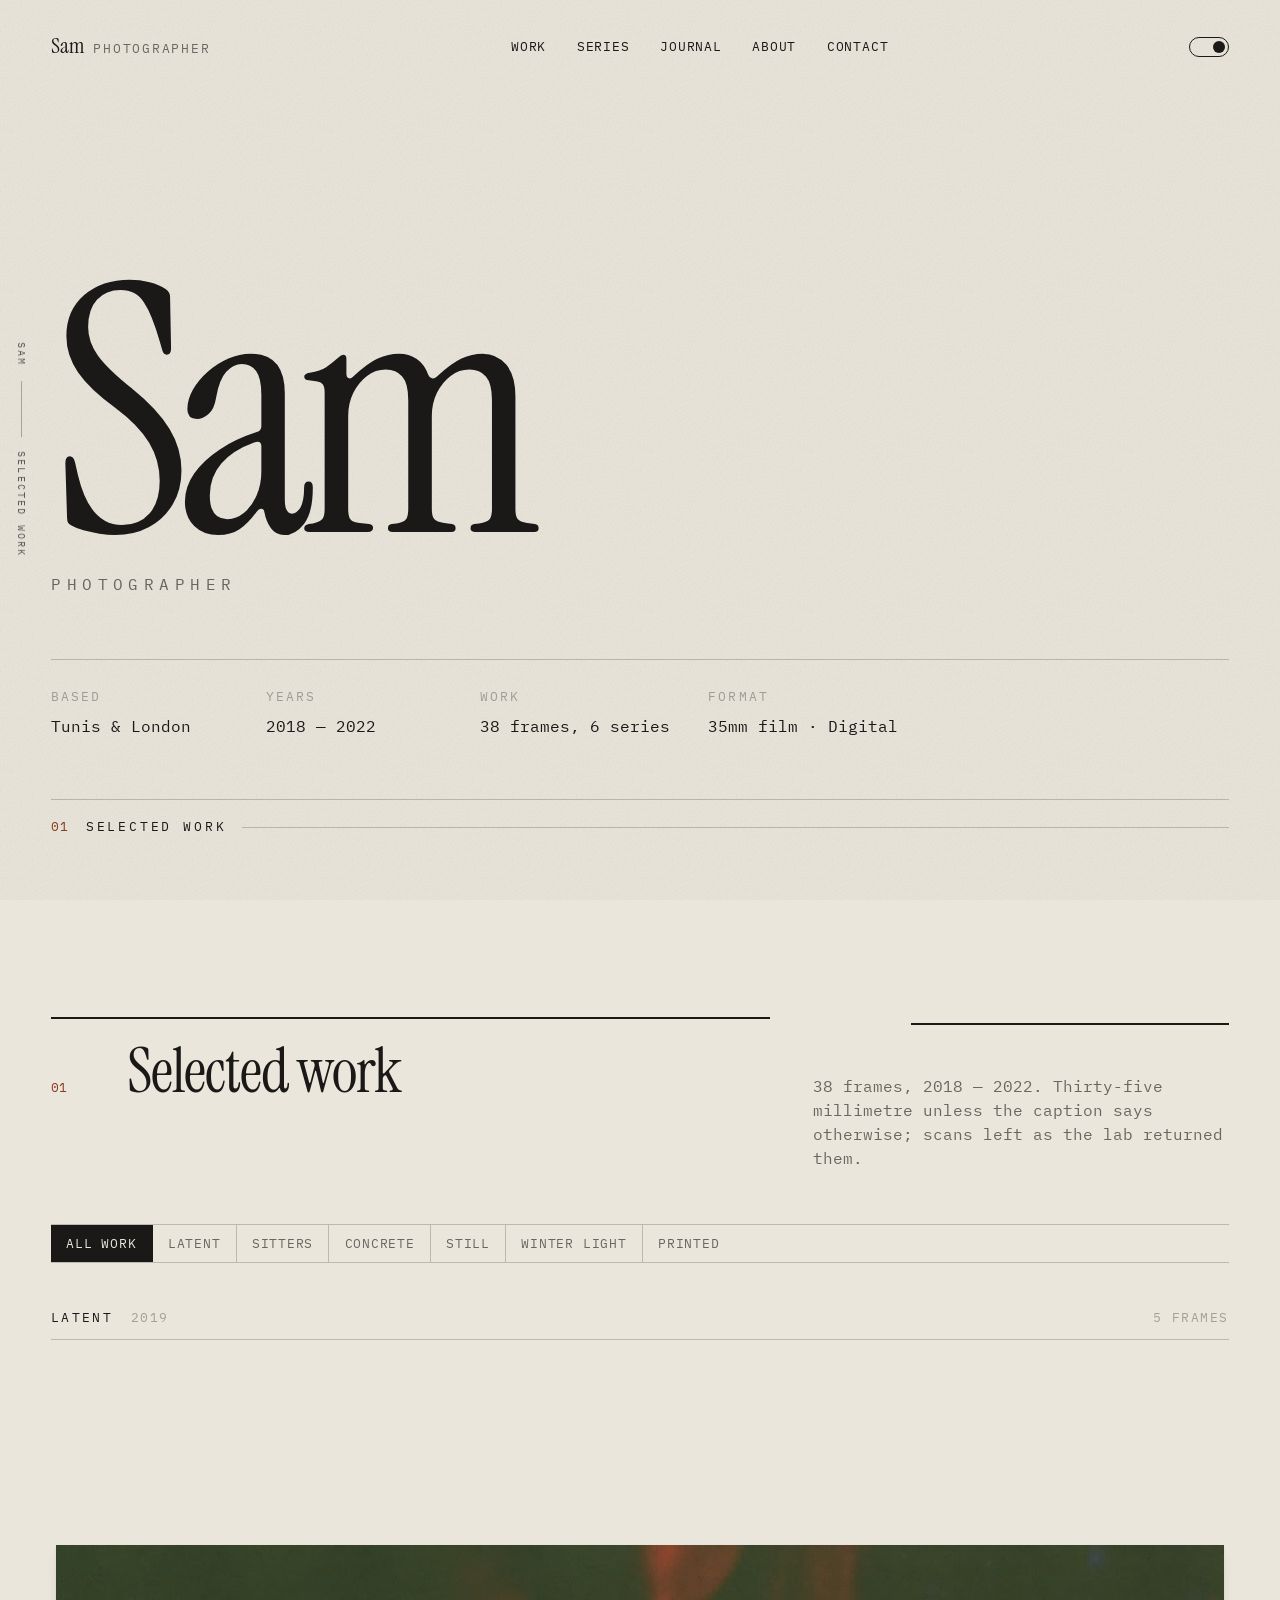
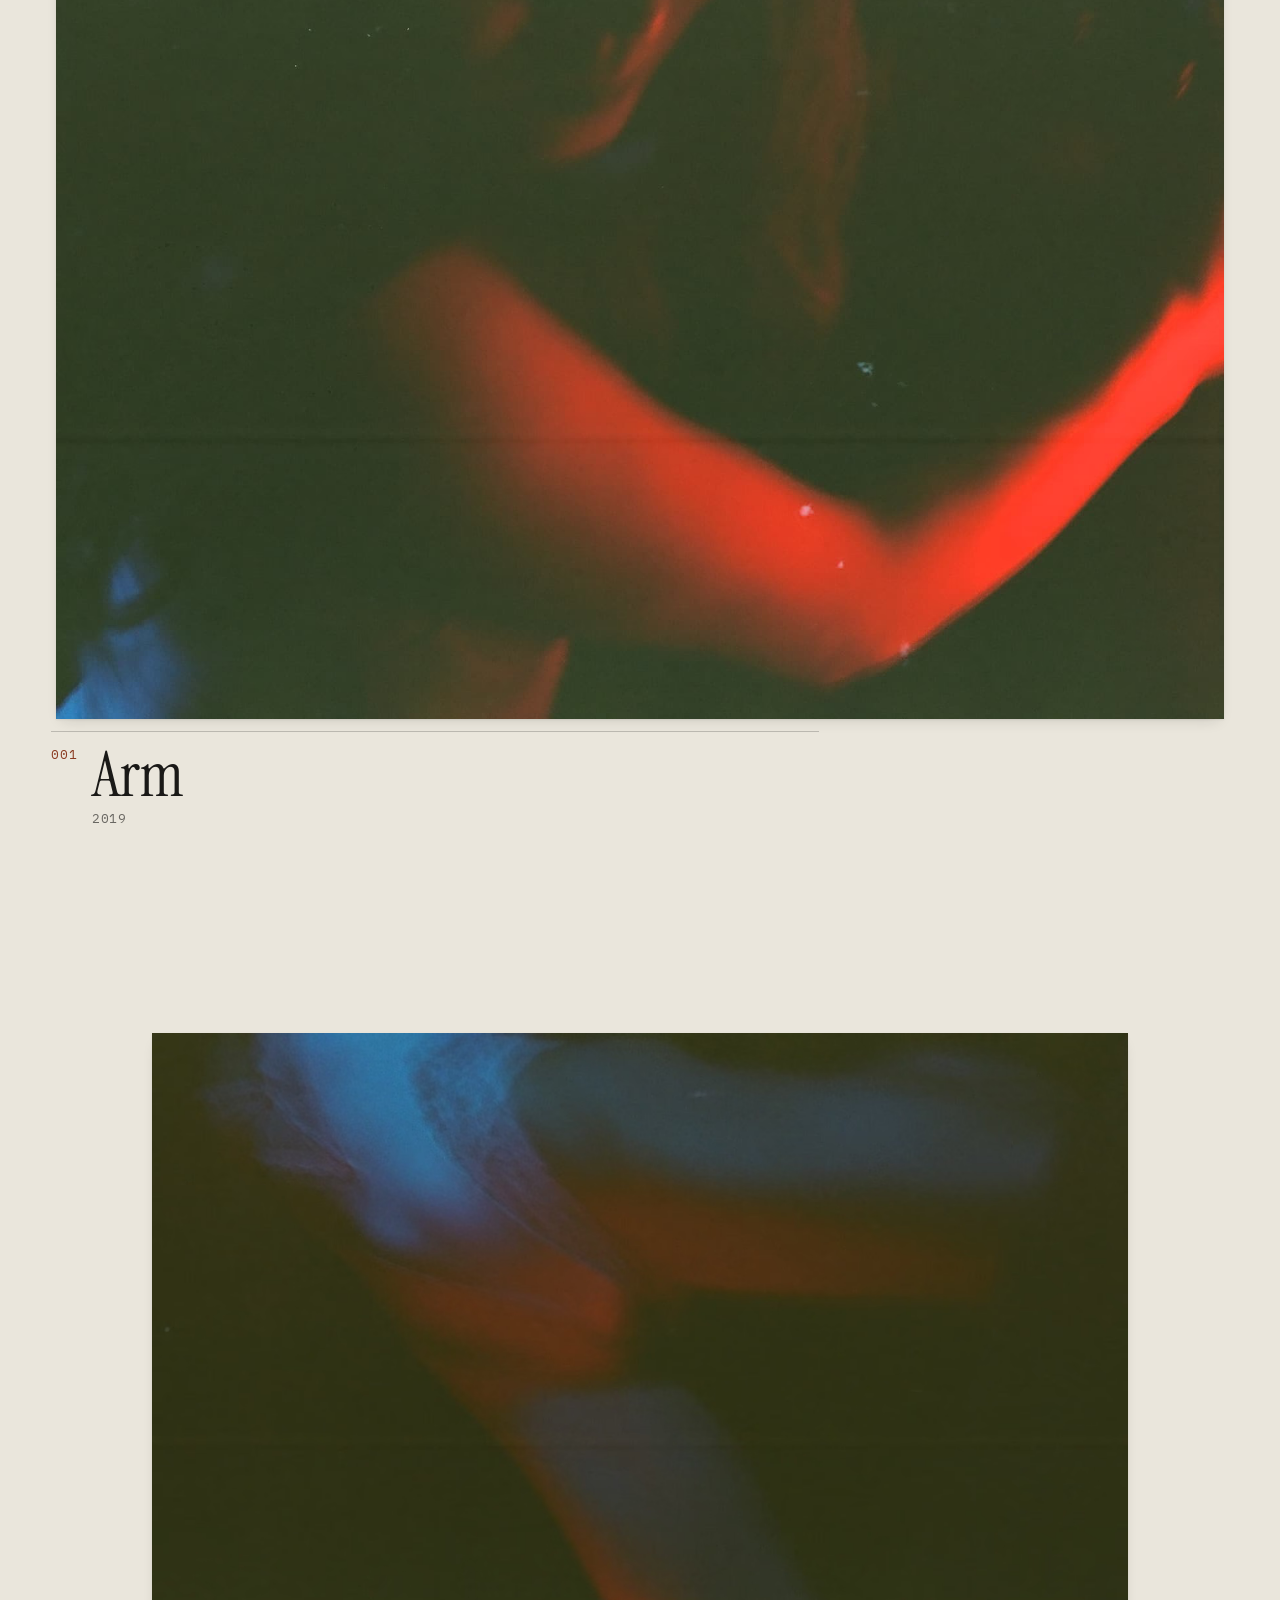
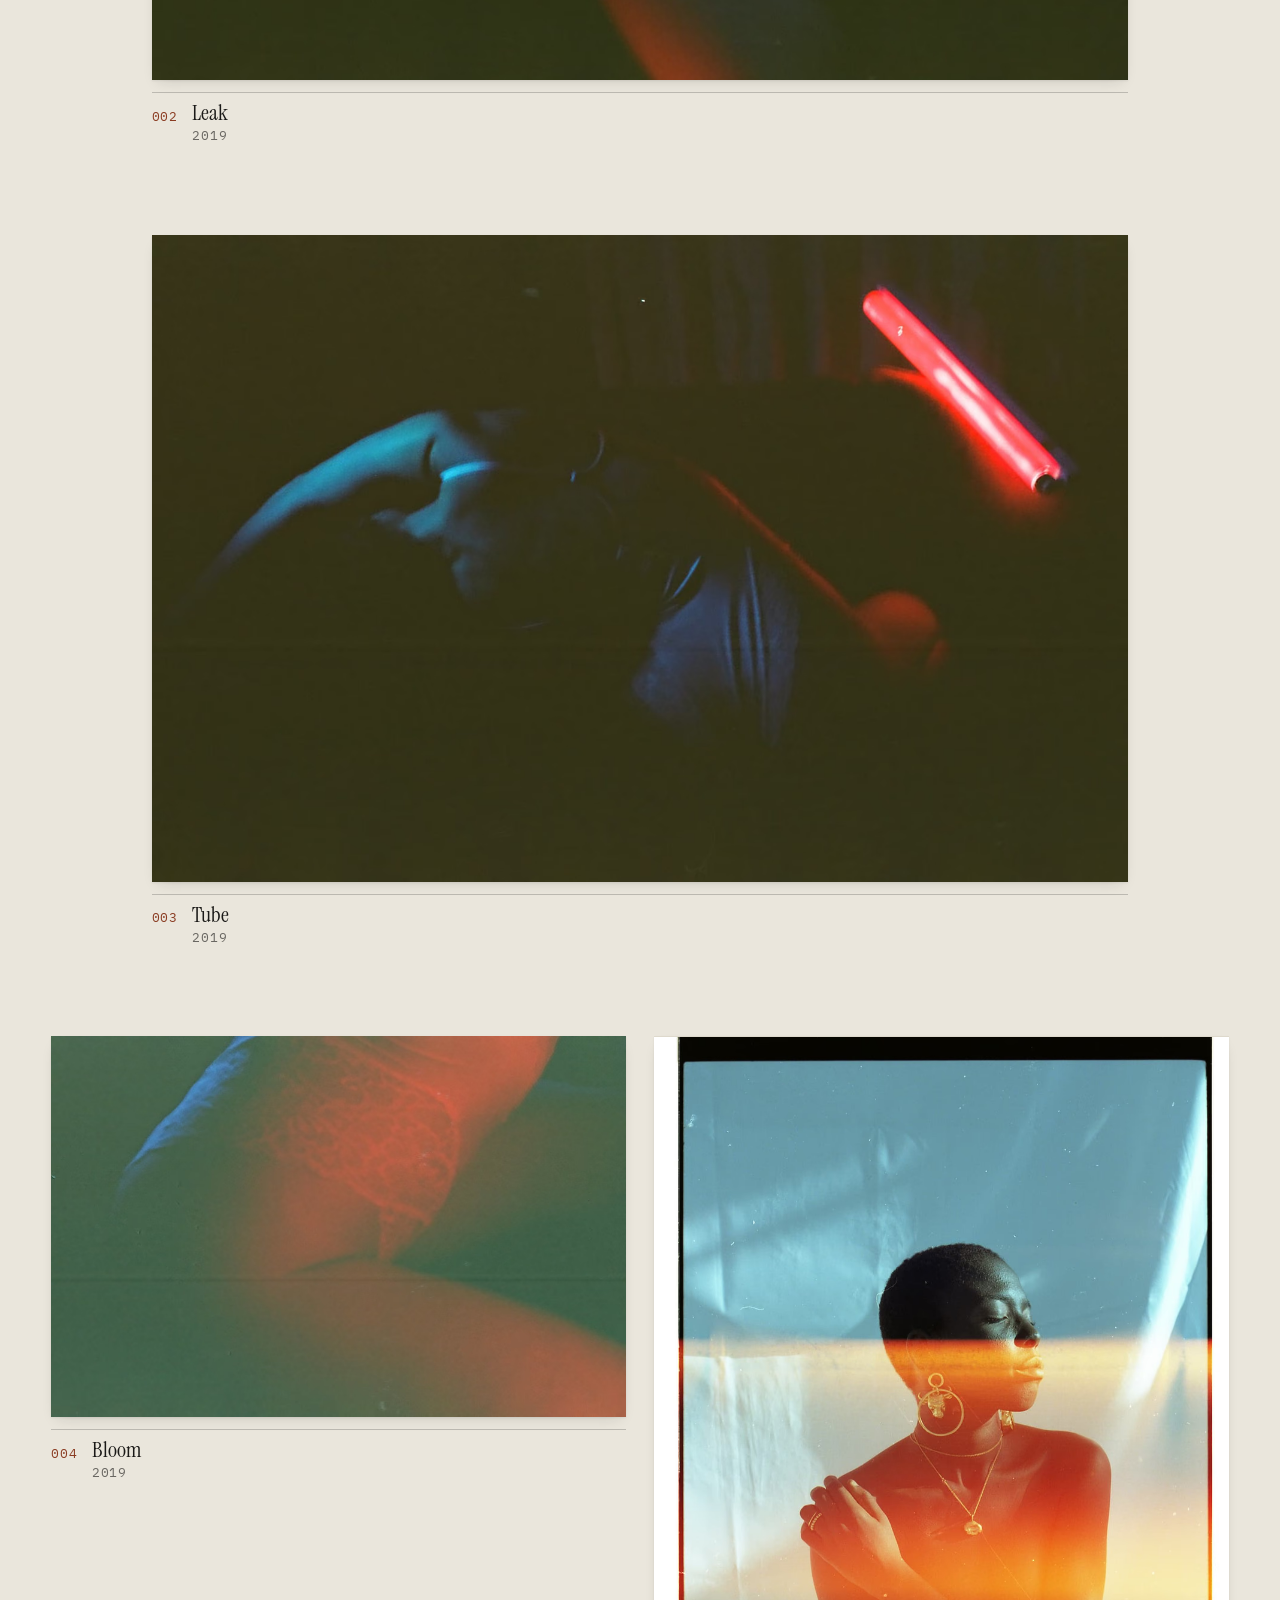
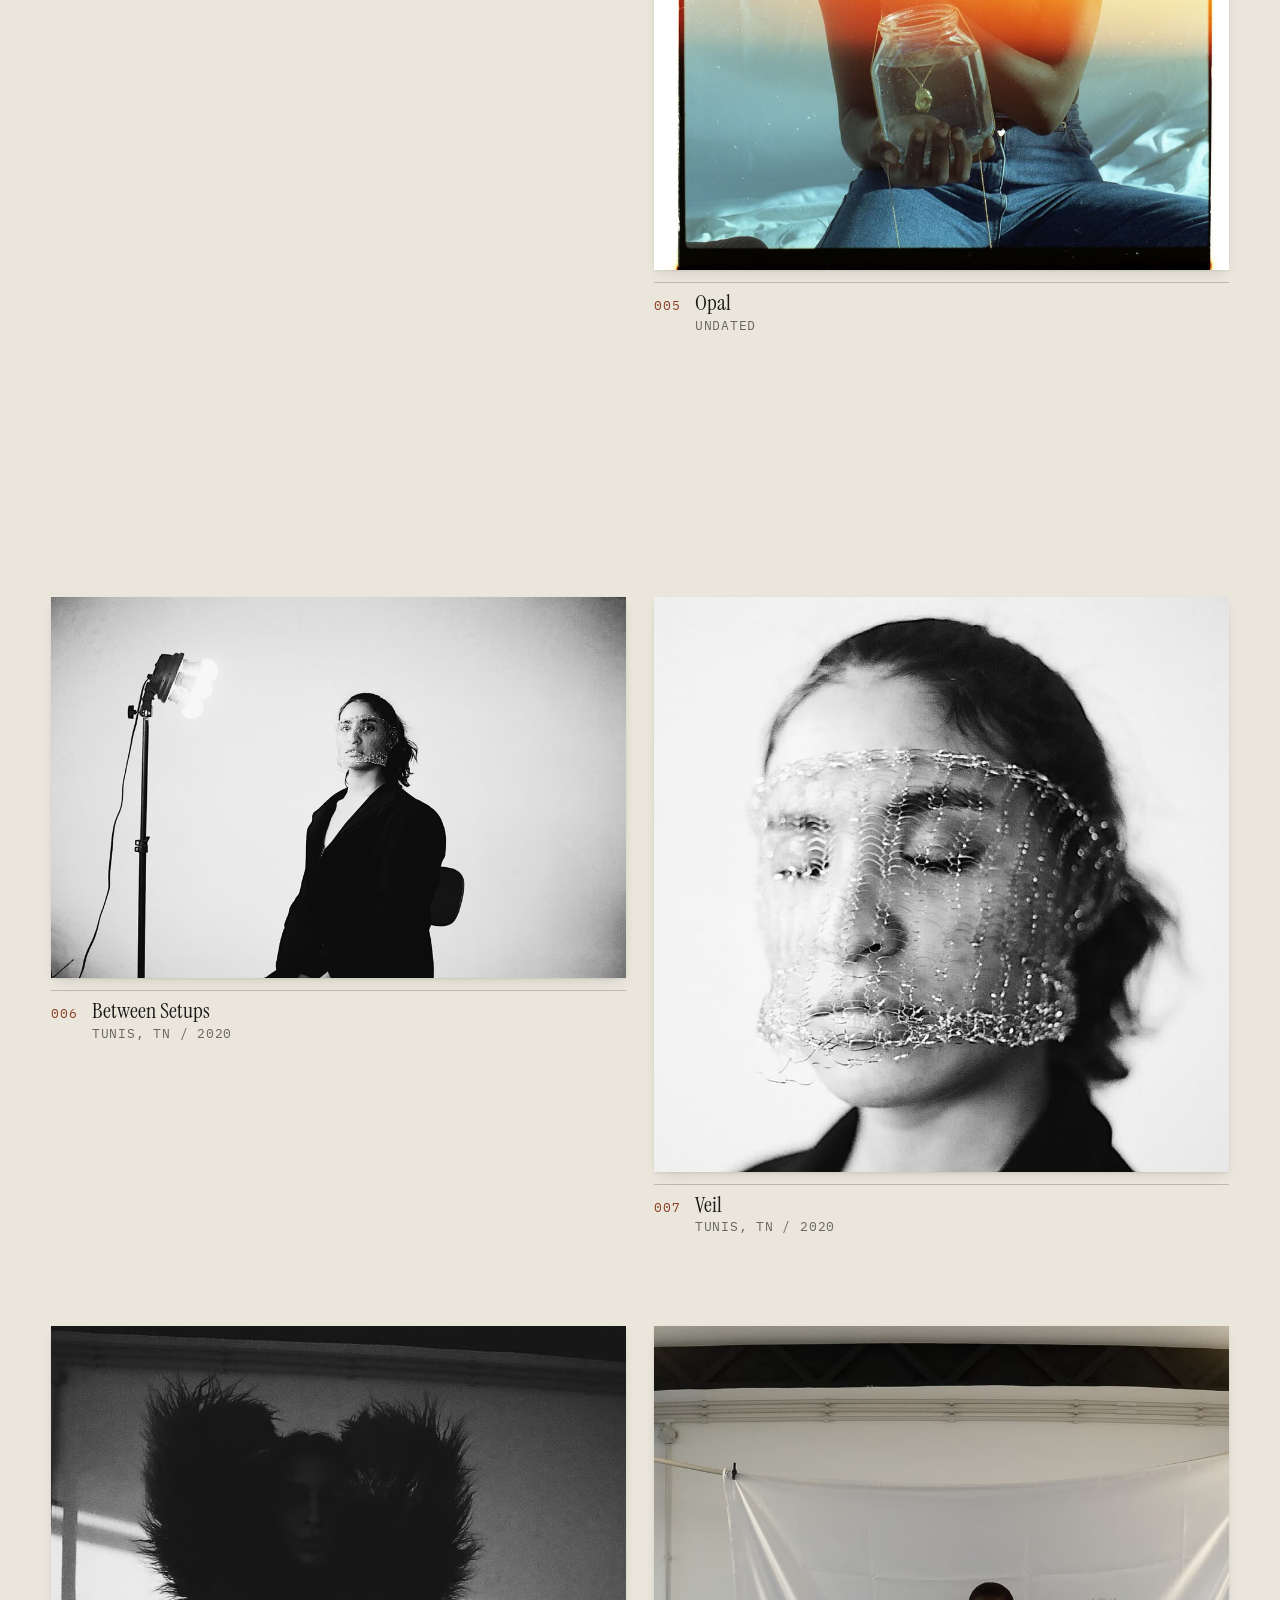
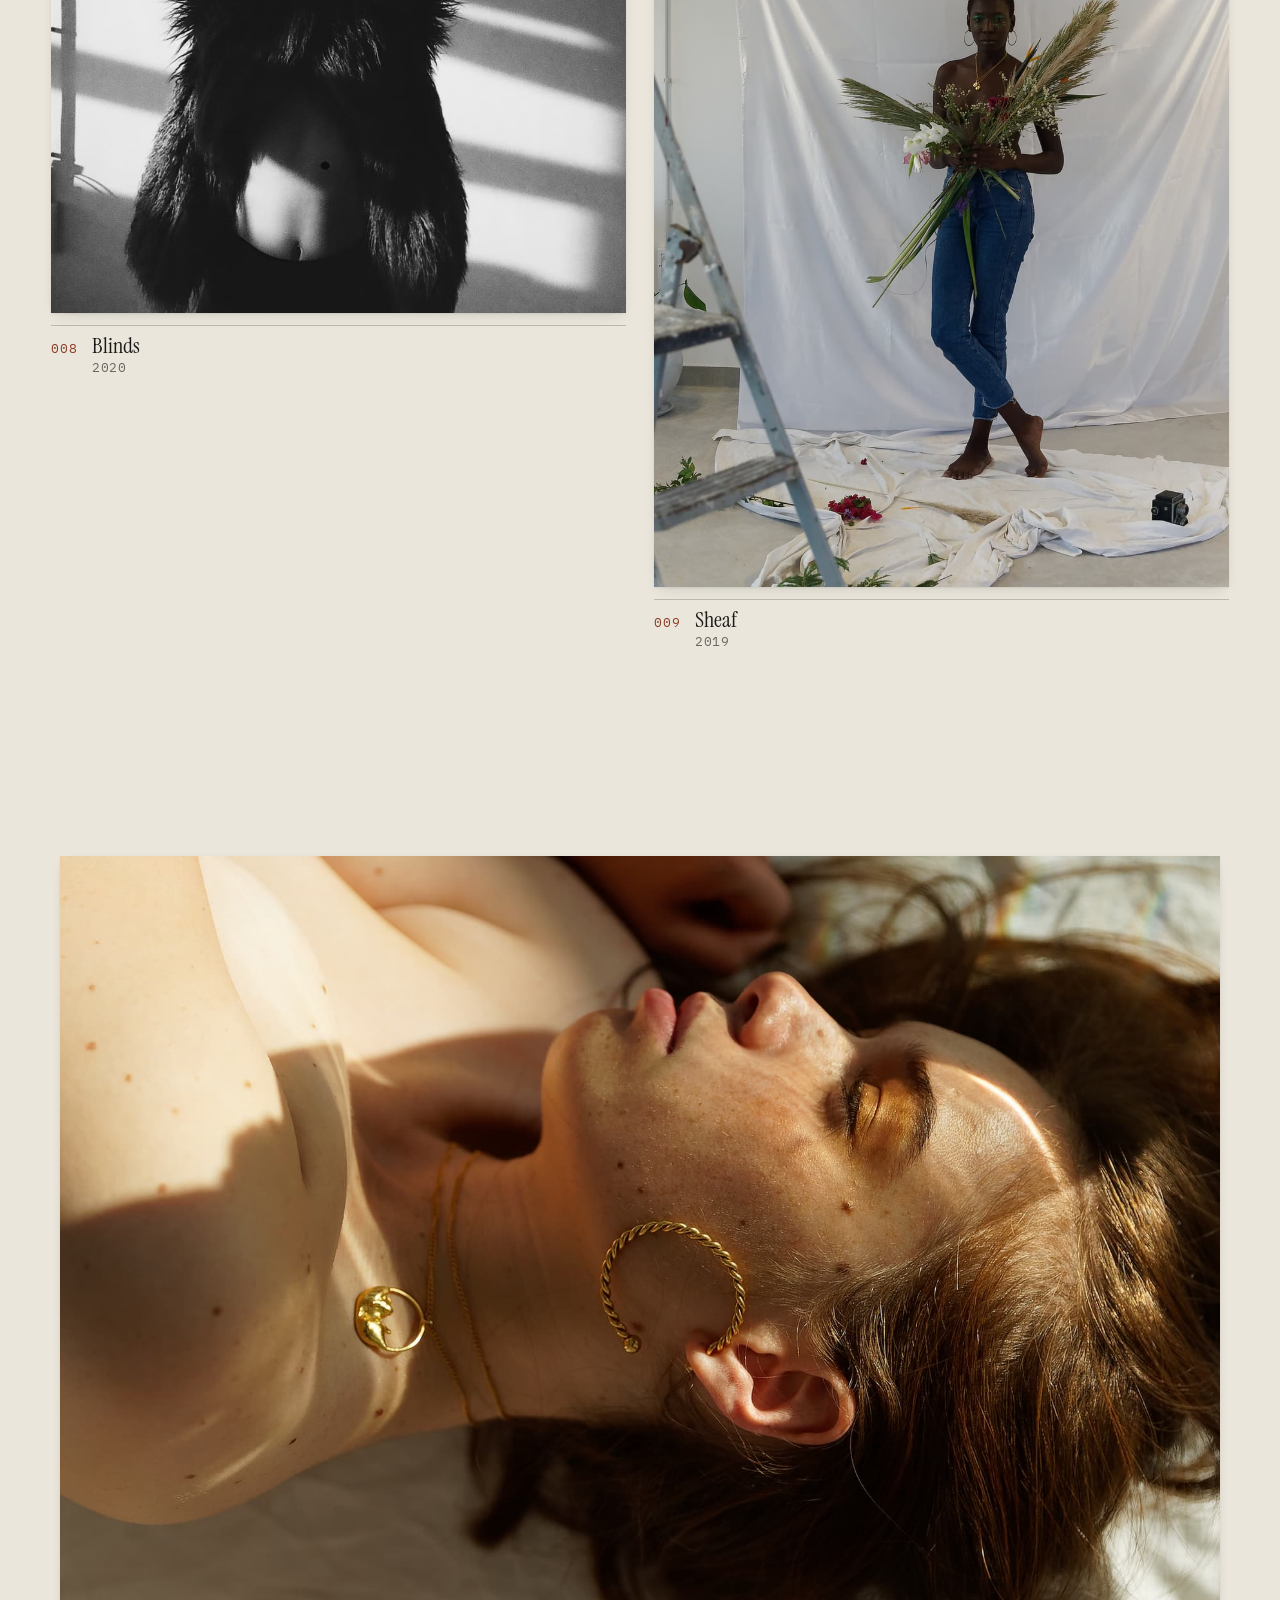
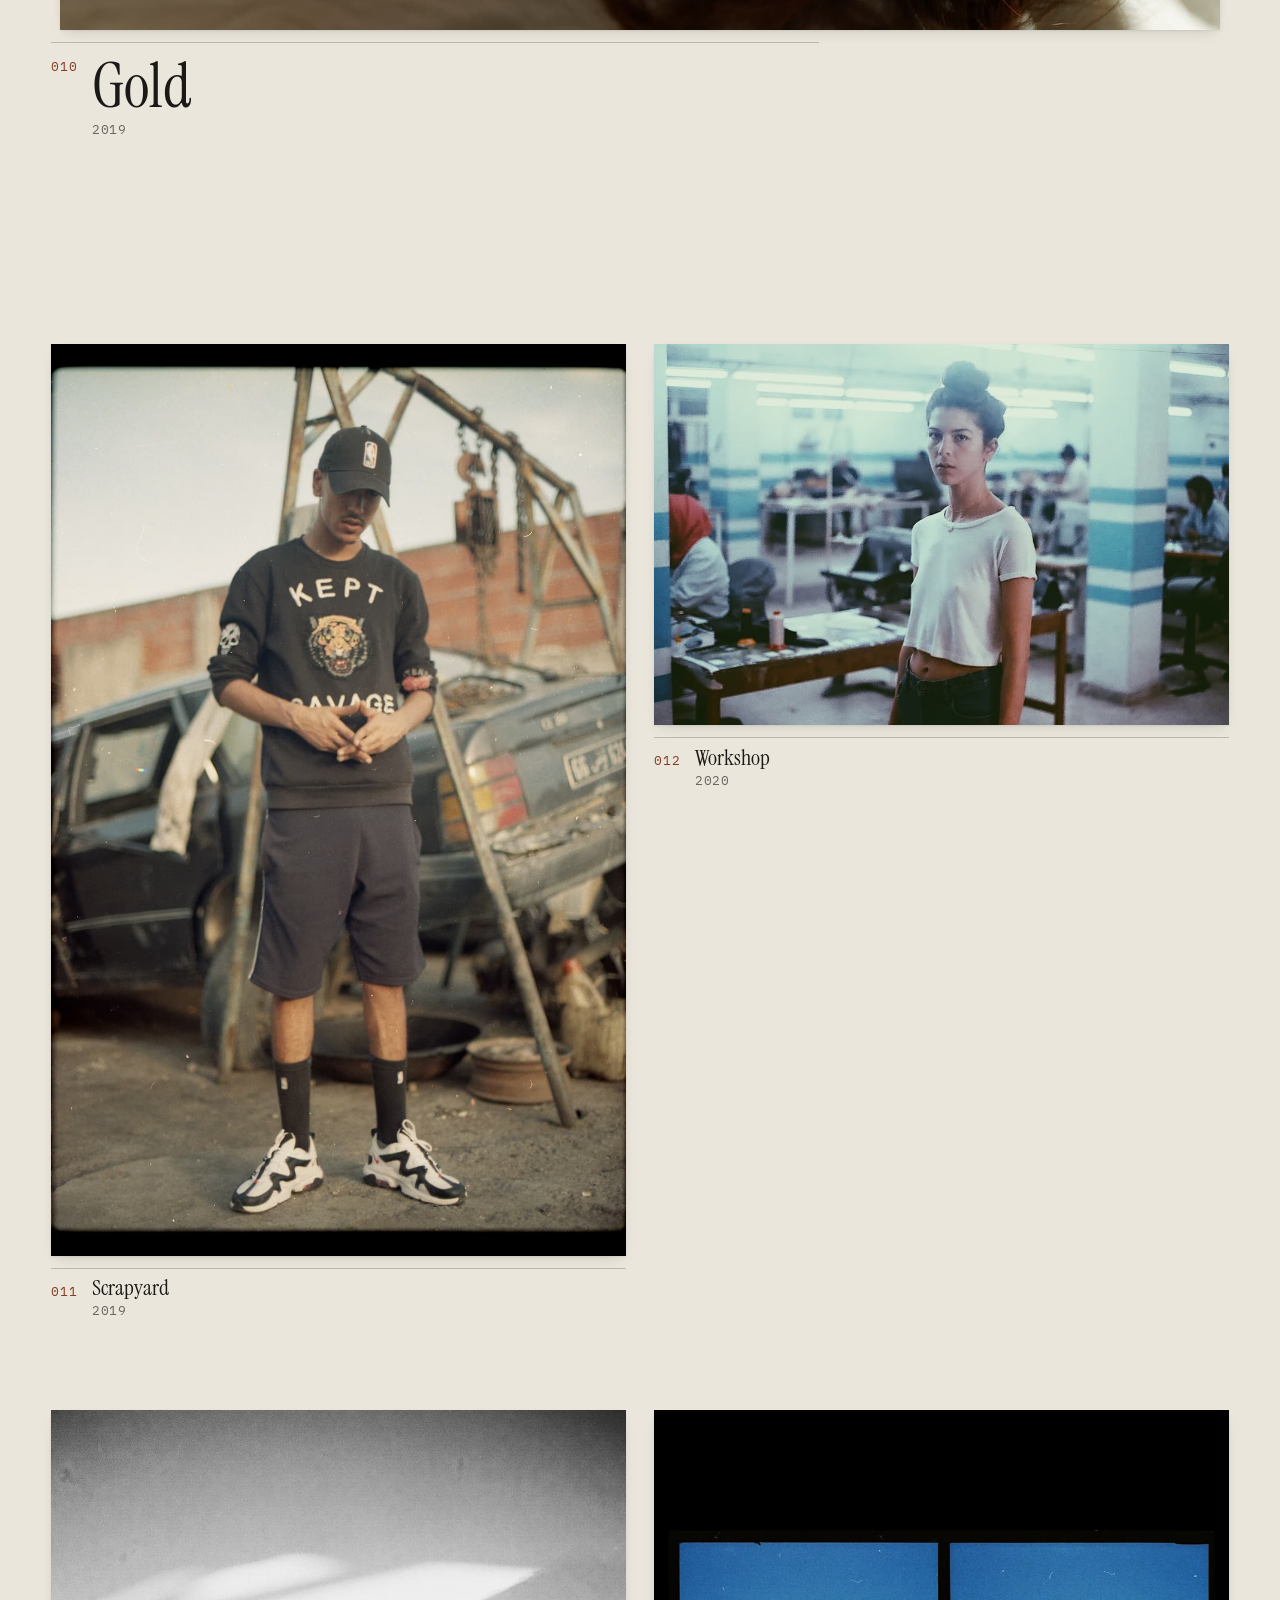
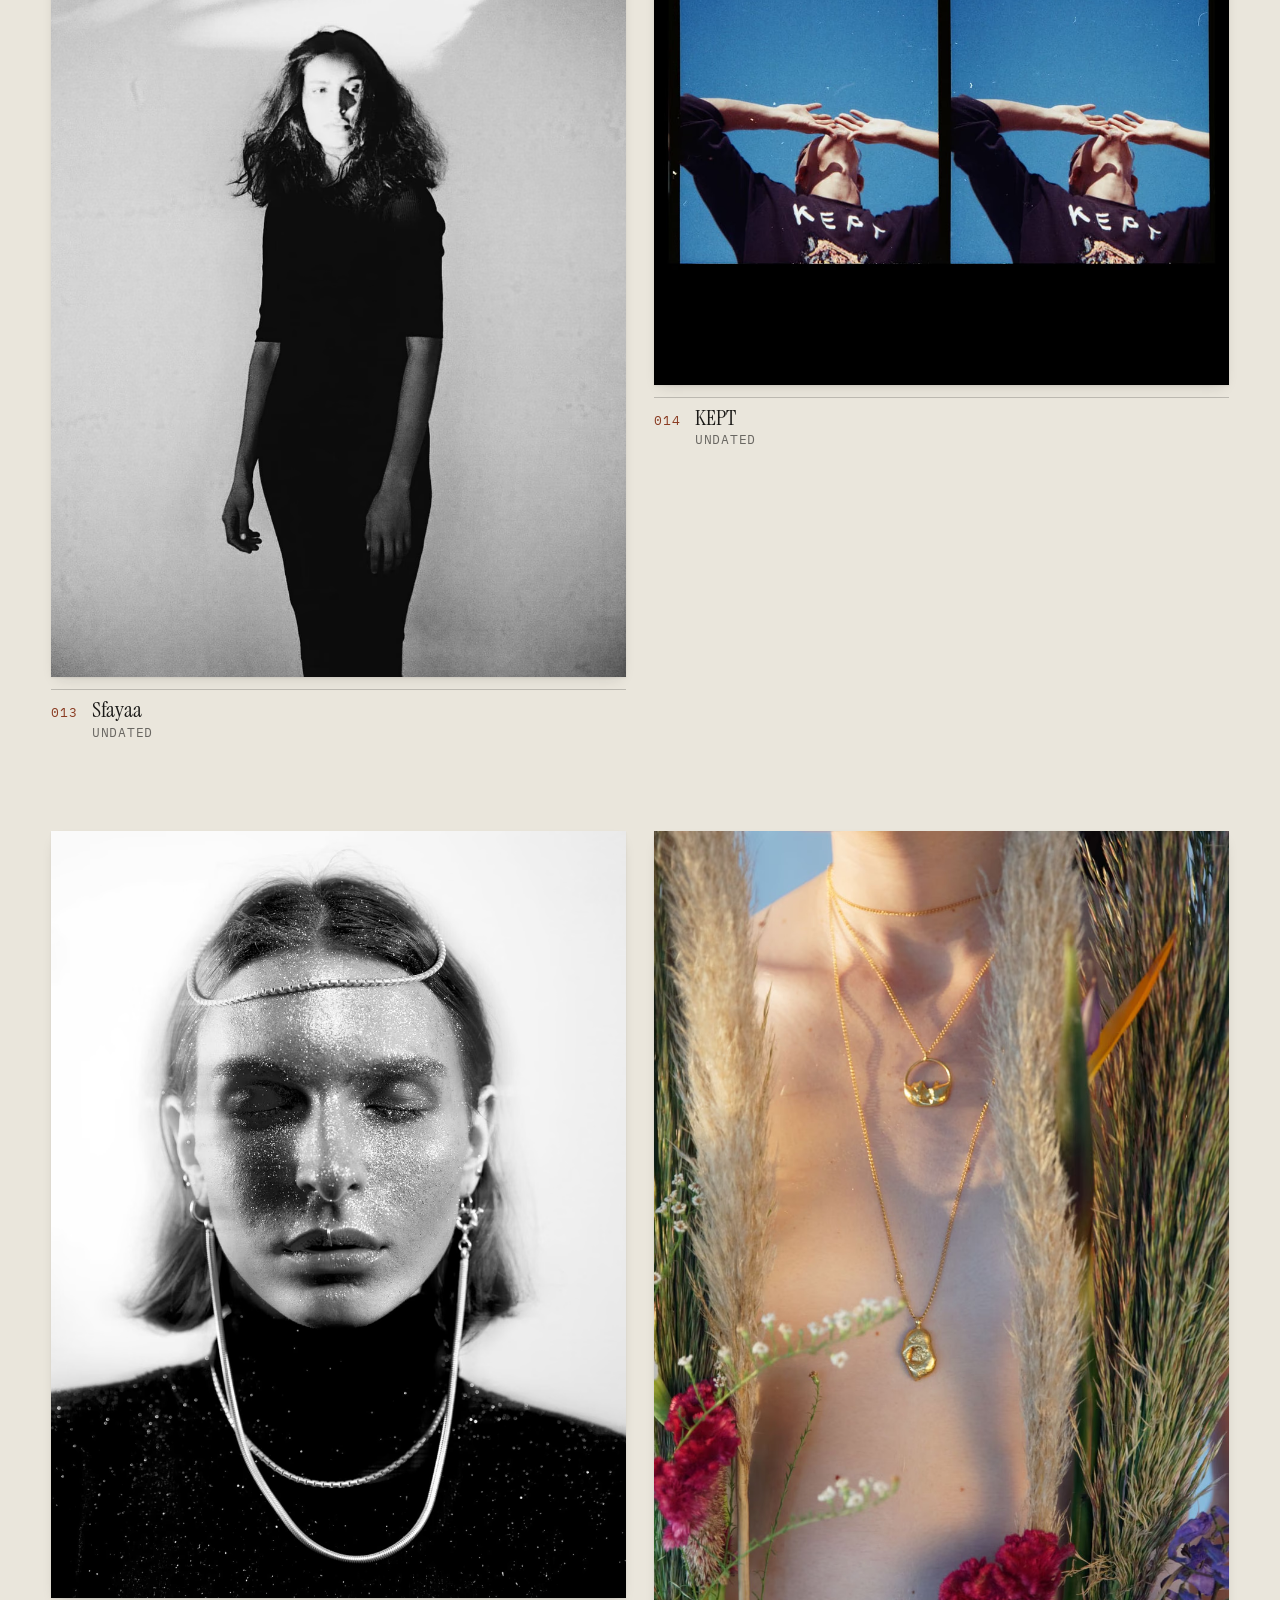
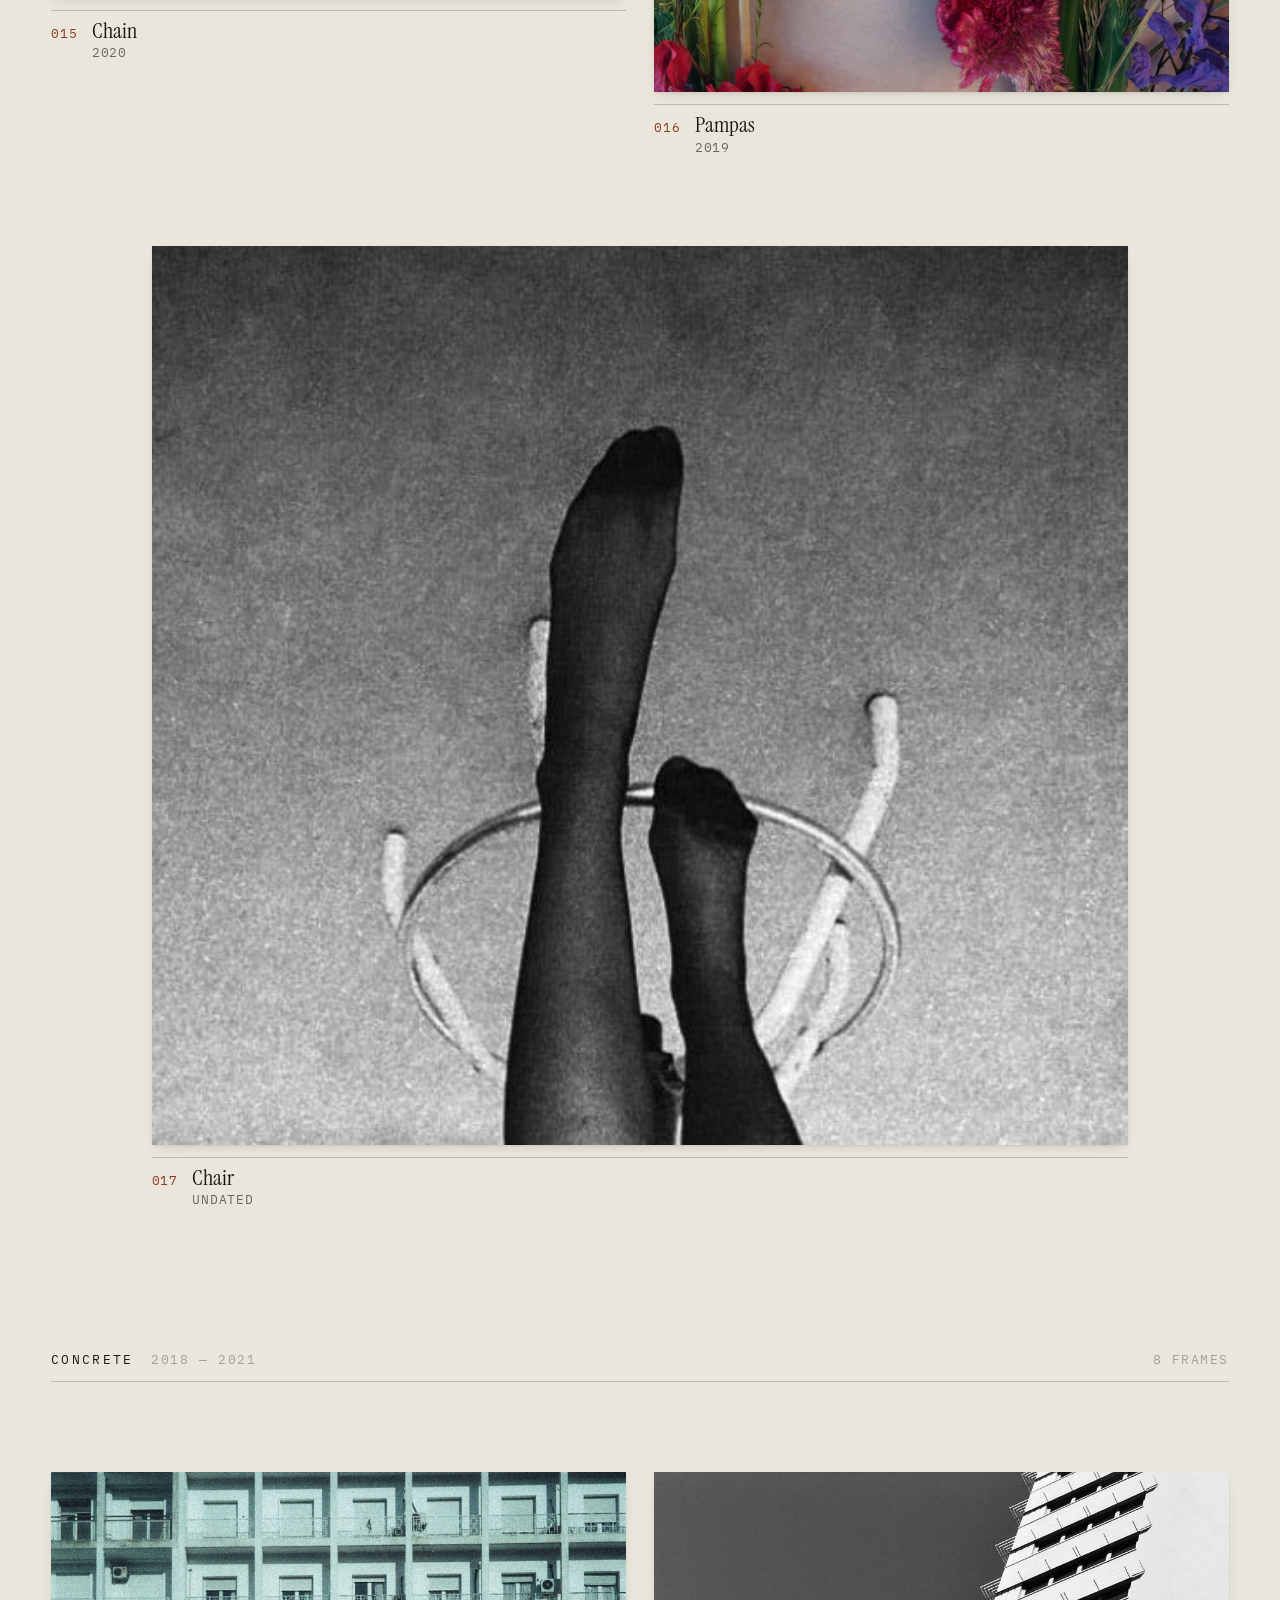
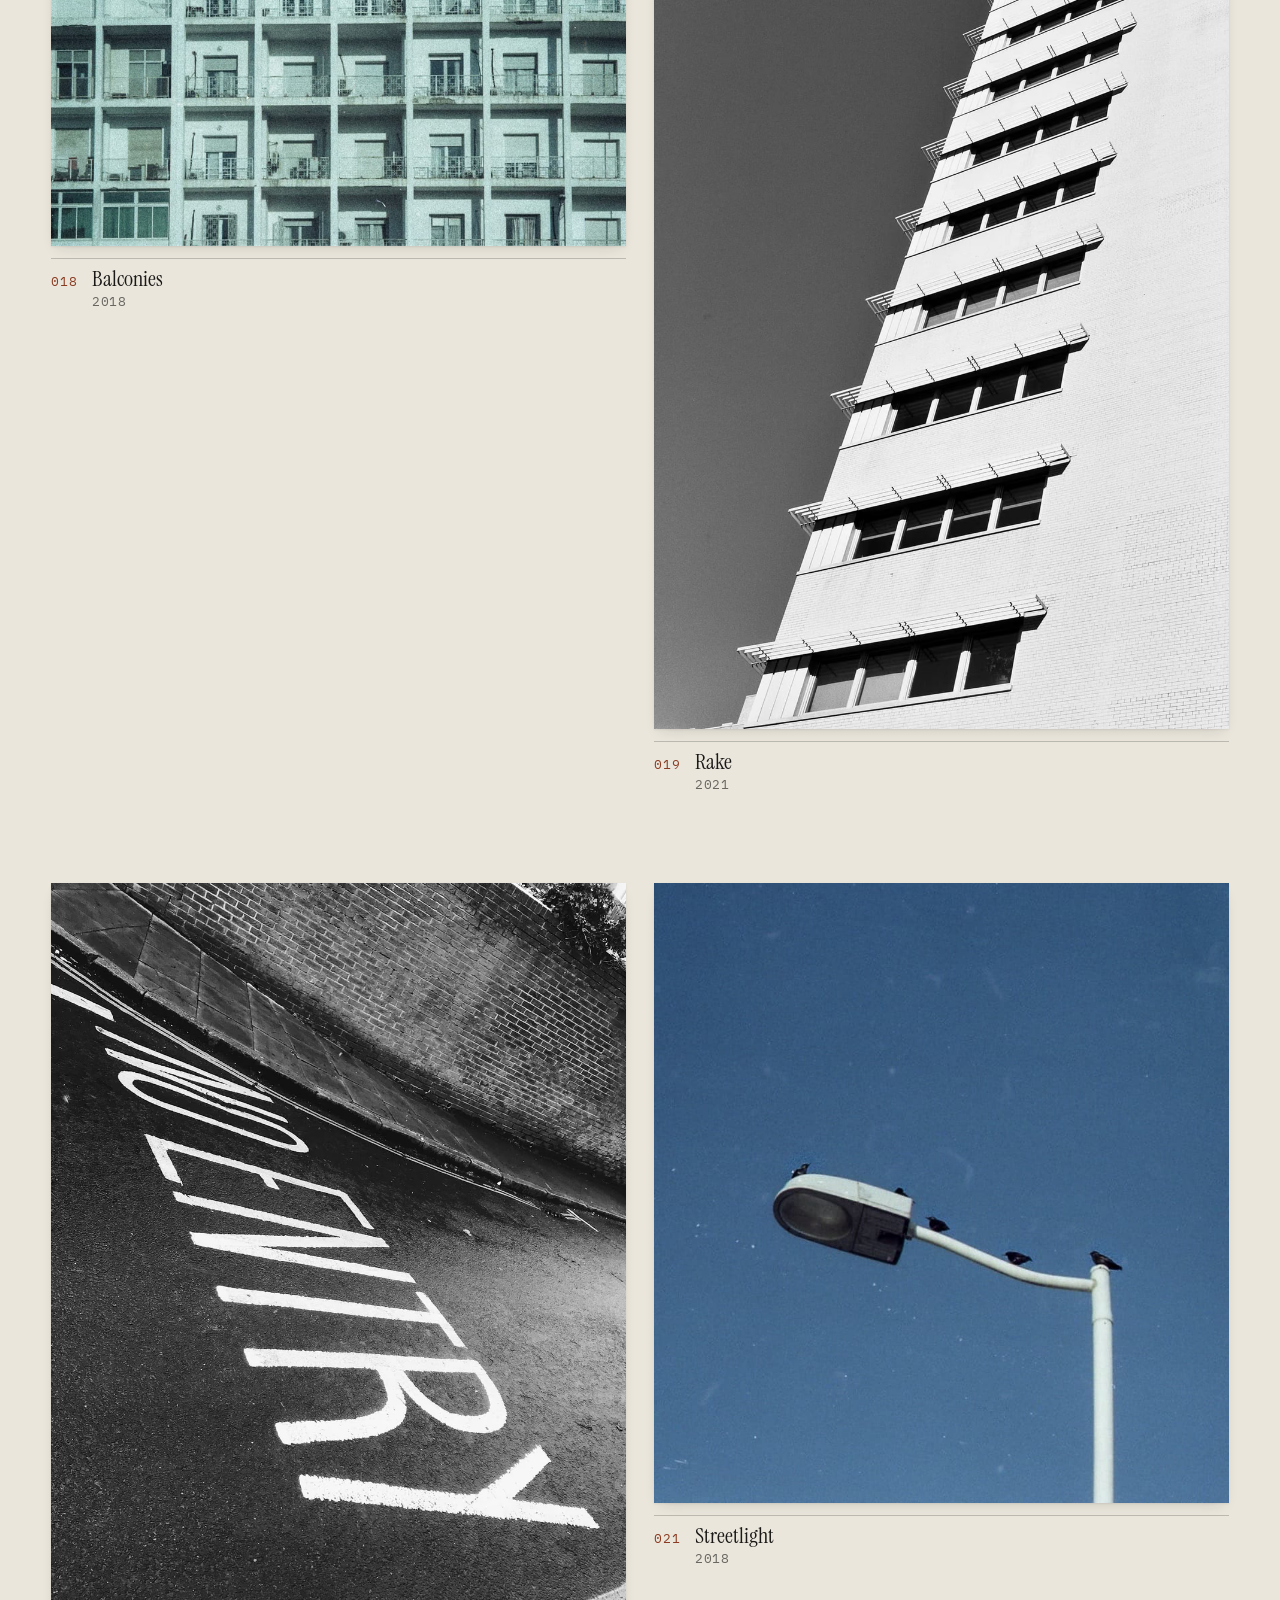
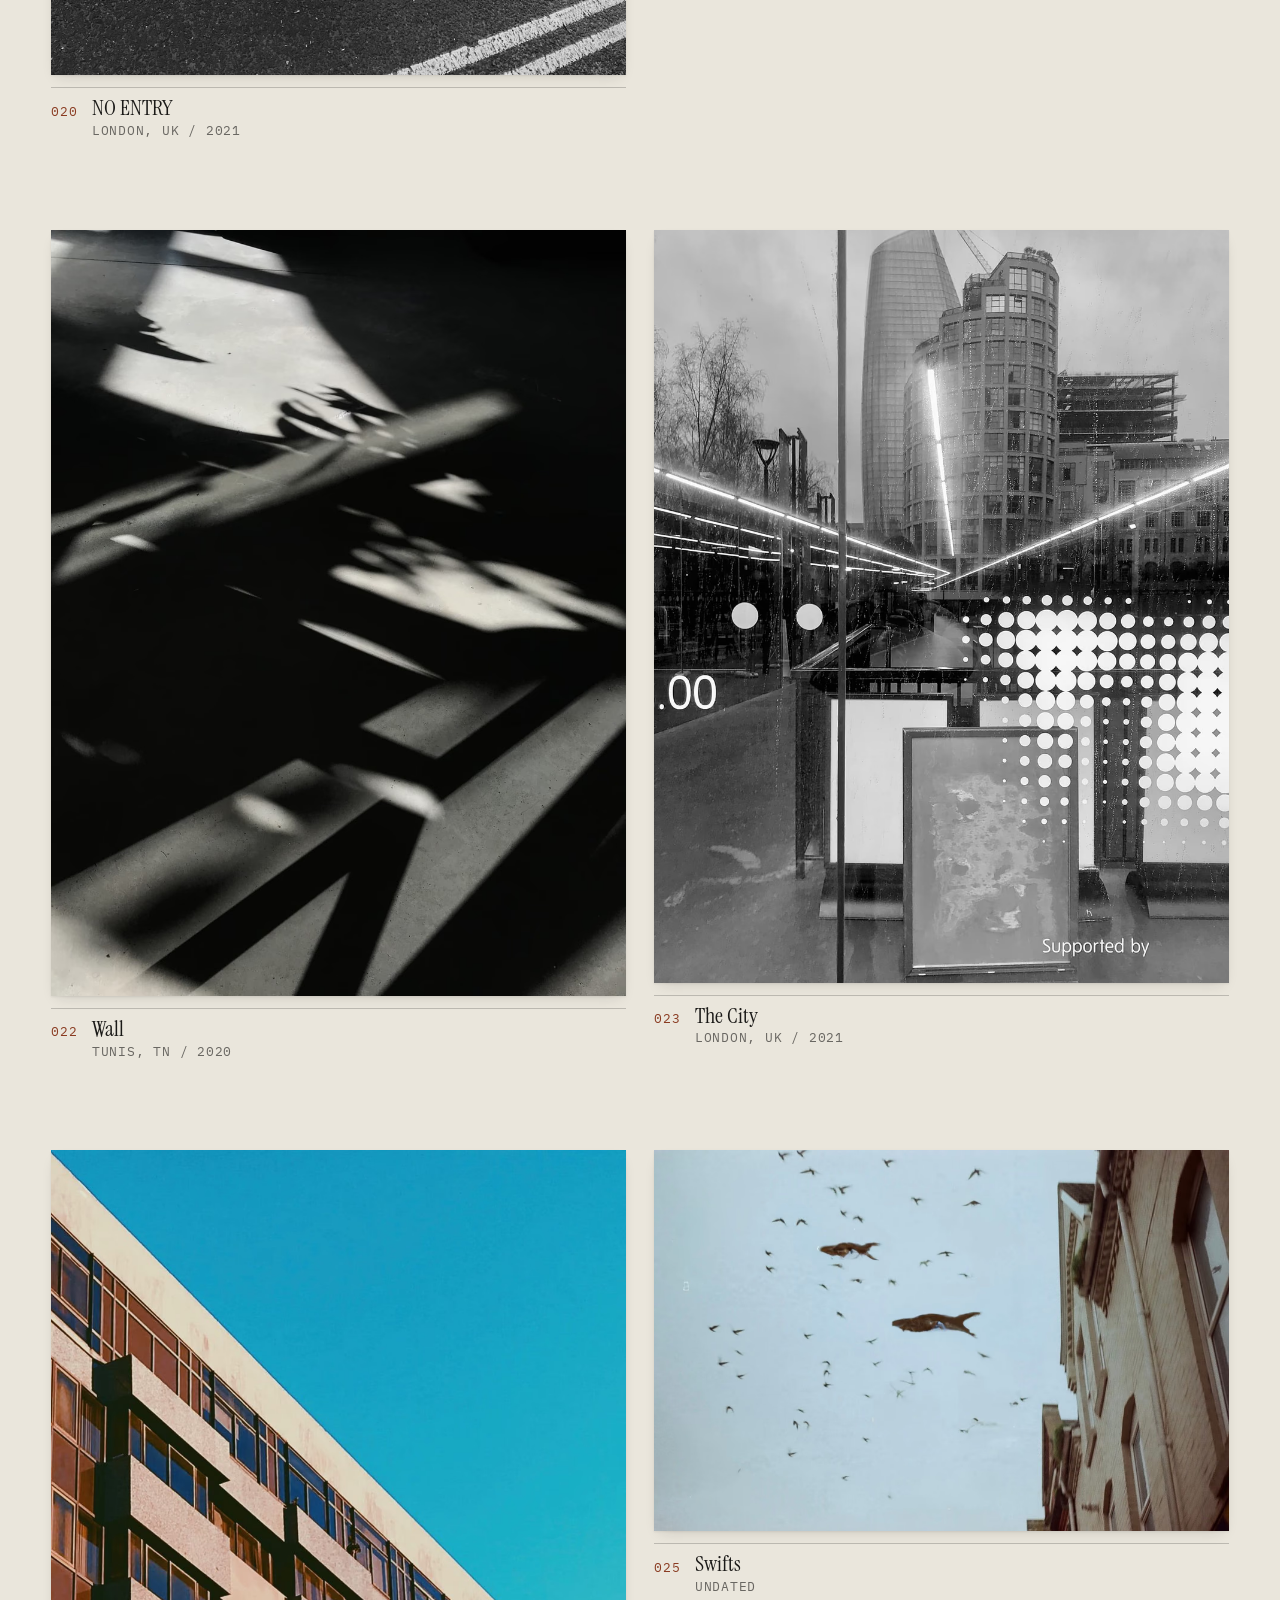
==== commit 7582ce3e: "Stop showing a blurred copy of the work, and take the cleverness out of the titles The blur --------" ====
--- a/index.html
+++ b/index.html
@@ -173,7 +173,7 @@
         "@id": "https://sam-photography.vercel.app/#person"
       },
       "primaryImageOfPage": {
-        "@id": "https://sam-photography.vercel.app/#f/arm-burned-in"
+        "@id": "https://sam-photography.vercel.app/#f/arm"
       },
       "dateModified": "2026-10-04",
       "speakable": {
@@ -214,8 +214,8 @@
       "associatedMedia": [
         {
           "@type": "ImageObject",
-          "@id": "https://sam-photography.vercel.app/#f/arm-burned-in",
-          "name": "Arm, Burned In",
+          "@id": "https://sam-photography.vercel.app/#f/arm",
+          "name": "Arm",
           "caption": "A red light leak cutting across a bare arm on green-cast colour film",
           "description": "Nothing about this was decided by me.. A red light leak cutting across a bare arm on green-cast colour film. Latent. 2019",
           "contentUrl": "https://sam-photography.vercel.app/images/latent-01.jpg",
@@ -235,8 +235,8 @@
         },
         {
           "@type": "ImageObject",
-          "@id": "https://sam-photography.vercel.app/#f/two-reds-and-a-blue",
-          "name": "Two Reds and a Blue",
+          "@id": "https://sam-photography.vercel.app/#f/leak",
+          "name": "Leak",
           "caption": "Blue and red streaks crossing a green frame",
           "description": "Blue and red streaks crossing a green frame. Latent. 2019",
           "contentUrl": "https://sam-photography.vercel.app/images/latent-03.jpg",
@@ -368,8 +368,8 @@
         },
         {
           "@type": "ImageObject",
-          "@id": "https://sam-photography.vercel.app/#f/nine-bars",
-          "name": "Nine Bars",
+          "@id": "https://sam-photography.vercel.app/#f/blinds",
+          "name": "Blinds",
           "caption": "A figure in dark fur under hard stripes of window light",
           "description": "The blinds did the work.. A figure in dark fur under hard stripes of window light. Sitters. 2020",
           "contentUrl": "https://sam-photography.vercel.app/images/sitters-03.jpg",
@@ -410,8 +410,8 @@
         },
         {
           "@type": "ImageObject",
-          "@id": "https://sam-photography.vercel.app/#f/gold-looking-up",
-          "name": "Gold, Looking Up",
+          "@id": "https://sam-photography.vercel.app/#f/gold",
+          "name": "Gold",
           "caption": "A head tipped back in warm light, gold earrings catching the sun",
           "description": "Late afternoon, which in Tunis is still the middle of the day.. A head tipped back in warm light, gold earrings catching the sun. Sitters. 2019",
           "contentUrl": "https://sam-photography.vercel.app/images/sitters-05.jpg",
@@ -431,10 +431,10 @@
         },
         {
           "@type": "ImageObject",
-          "@id": "https://sam-photography.vercel.app/#f/he-chose-the-spot",
-          "name": "He Chose the Spot",
+          "@id": "https://sam-photography.vercel.app/#f/scrapyard",
+          "name": "Scrapyard",
           "caption": "A young man in a cap and graphic tee standing beside a wrecked car in a scrapyard",
-          "description": "And he was right about the spot.. A young man in a cap and graphic tee standing beside a wrecked car in a scrapyard. Sitters. 2019",
+          "description": "He picked the spot, not me.. A young man in a cap and graphic tee standing beside a wrecked car in a scrapyard. Sitters. 2019",
           "contentUrl": "https://sam-photography.vercel.app/images/sitters-06.jpg",
           "thumbnailUrl": "https://sam-photography.vercel.app/images/sitters-06.jpg",
           "creator": {
@@ -452,8 +452,8 @@
         },
         {
           "@type": "ImageObject",
-          "@id": "https://sam-photography.vercel.app/#f/on-the-floor",
-          "name": "On the Floor",
+          "@id": "https://sam-photography.vercel.app/#f/workshop",
+          "name": "Workshop",
           "caption": "A woman in a white tee in a workshop, benches and working figures behind her",
           "description": "Made between two orders going out. Nobody stopped.. A woman in a white tee in a workshop, benches and working figures behind her. Sitters. 2020",
           "contentUrl": "https://sam-photography.vercel.app/images/sitters-07.jpg",
@@ -493,8 +493,8 @@
         },
         {
           "@type": "ImageObject",
-          "@id": "https://sam-photography.vercel.app/#f/kept-diptych",
-          "name": "KEPT — Diptych",
+          "@id": "https://sam-photography.vercel.app/#f/kept",
+          "name": "KEPT",
           "caption": "Two frames side by side: a figure in a KEPT shirt, arms crossed over the face against a blue sky",
           "description": "Two frames, one second apart. The shirt supplied the title.. Two frames side by side: a figure in a KEPT shirt, arms crossed over the face against a blue sky. Sitters",
           "contentUrl": "https://sam-photography.vercel.app/images/sitters-09.jpg",
@@ -513,8 +513,8 @@
         },
         {
           "@type": "ImageObject",
-          "@id": "https://sam-photography.vercel.app/#f/silver-chained",
-          "name": "Silver, Chained",
+          "@id": "https://sam-photography.vercel.app/#f/chain",
+          "name": "Chain",
           "caption": "A face in silver makeup wearing a head chain and ear chain, in black and white",
           "description": "A face in silver makeup wearing a head chain and ear chain, in black and white. Sitters. 2020",
           "contentUrl": "https://sam-photography.vercel.app/images/sitters-10.jpg",
@@ -555,8 +555,8 @@
         },
         {
           "@type": "ImageObject",
-          "@id": "https://sam-photography.vercel.app/#f/study-two-legs-one-chair",
-          "name": "Study: Two Legs, One Chair",
+          "@id": "https://sam-photography.vercel.app/#f/chair",
+          "name": "Chair",
           "caption": "Two legs in dark tights raised over the back of a wire chair, in grainy black and white",
           "description": "Pushed film, and still not enough of it.. Two legs in dark tights raised over the back of a wire chair, in grainy black and white. Sitters",
           "contentUrl": "https://sam-photography.vercel.app/images/sitters-12.jpg",
@@ -575,8 +575,8 @@
         },
         {
           "@type": "ImageObject",
-          "@id": "https://sam-photography.vercel.app/#f/cyan-grid",
-          "name": "Cyan Grid",
+          "@id": "https://sam-photography.vercel.app/#f/balconies",
+          "name": "Balconies",
           "caption": "A grid of apartment balconies in cold cyan light",
           "description": "A grid of apartment balconies in cold cyan light. Concrete. 2018",
           "contentUrl": "https://sam-photography.vercel.app/images/concrete-01.jpg",
@@ -642,8 +642,8 @@
         },
         {
           "@type": "ImageObject",
-          "@id": "https://sam-photography.vercel.app/#f/lamp-and-two-birds",
-          "name": "Lamp and Two Birds",
+          "@id": "https://sam-photography.vercel.app/#f/streetlight",
+          "name": "Streetlight",
           "caption": "A streetlight and two small birds against a flat blue sky",
           "description": "A streetlight and two small birds against a flat blue sky. Concrete. 2018",
           "contentUrl": "https://sam-photography.vercel.app/images/concrete-04.jpg",
@@ -663,8 +663,8 @@
         },
         {
           "@type": "ImageObject",
-          "@id": "https://sam-photography.vercel.app/#f/shadow-fall",
-          "name": "Shadow Fall",
+          "@id": "https://sam-photography.vercel.app/#f/wall",
+          "name": "Wall",
           "caption": "Hard-edged shadows thrown across a bare wall",
           "description": "One wall, one hour, nothing else happening anywhere.. Hard-edged shadows thrown across a bare wall. Concrete. Tunis, TN. 2020",
           "contentUrl": "https://sam-photography.vercel.app/images/concrete-05.jpg",
@@ -688,8 +688,8 @@
         },
         {
           "@type": "ImageObject",
-          "@id": "https://sam-photography.vercel.app/#f/the-city-from-a-bus-shelter",
-          "name": "The City, From a Bus Shelter",
+          "@id": "https://sam-photography.vercel.app/#f/the-city",
+          "name": "The City",
           "caption": "Glass towers rising behind a bus shelter in the City",
           "description": "Glass towers rising behind a bus shelter in the City. Concrete. London, UK. 2021",
           "contentUrl": "https://sam-photography.vercel.app/images/concrete-06.jpg",
@@ -713,8 +713,8 @@
         },
         {
           "@type": "ImageObject",
-          "@id": "https://sam-photography.vercel.app/#f/eighty-balconies",
-          "name": "Eighty Balconies",
+          "@id": "https://sam-photography.vercel.app/#f/block",
+          "name": "Block",
           "caption": "A repeating grid of balconies on a tall block, seen from below against a cyan sky",
           "description": "The sky came back this colour. I left it.. A repeating grid of balconies on a tall block, seen from below against a cyan sky. Concrete",
           "contentUrl": "https://sam-photography.vercel.app/images/concrete-07.jpg",
@@ -733,8 +733,8 @@
         },
         {
           "@type": "ImageObject",
-          "@id": "https://sam-photography.vercel.app/#f/not-all-of-these-are-birds",
-          "name": "Not All of These Are Birds",
+          "@id": "https://sam-photography.vercel.app/#f/swifts",
+          "name": "Swifts",
           "caption": "A flock of birds over a corner building, with two larger shapes among them",
           "description": "Look again at the middle of the frame.. A flock of birds over a corner building, with two larger shapes among them. Concrete",
           "contentUrl": "https://sam-photography.vercel.app/images/concrete-08.jpg",
@@ -753,8 +753,8 @@
         },
         {
           "@type": "ImageObject",
-          "@id": "https://sam-photography.vercel.app/#f/lemon-noon",
-          "name": "Lemon, Noon",
+          "@id": "https://sam-photography.vercel.app/#f/lemon",
+          "name": "Lemon",
           "caption": "A single slice of lemon on a pale concrete floor in hard sunlight",
           "description": "Cut in the morning. By the time the light was right it had gone to glass.. A single slice of lemon on a pale concrete floor in hard sunlight. Still",
           "contentUrl": "https://sam-photography.vercel.app/images/still-01.jpg",
@@ -773,8 +773,8 @@
         },
         {
           "@type": "ImageObject",
-          "@id": "https://sam-photography.vercel.app/#f/pencil-and-the-shadow-of-something-else",
-          "name": "Pencil and the Shadow of Something Else",
+          "@id": "https://sam-photography.vercel.app/#f/pencil",
+          "name": "Pencil",
           "caption": "A pencil lying on concrete, crossed by the soft shadow of something outside the frame",
           "description": "A pencil lying on concrete, crossed by the soft shadow of something outside the frame. Still",
           "contentUrl": "https://sam-photography.vercel.app/images/still-02.jpg",
@@ -793,8 +793,8 @@
         },
         {
           "@type": "ImageObject",
-          "@id": "https://sam-photography.vercel.app/#f/cup-face-down",
-          "name": "Cup, Face Down",
+          "@id": "https://sam-photography.vercel.app/#f/cup",
+          "name": "Cup",
           "caption": "A tipped-over cup on stone, its long shadow thrown across the frame",
           "description": "The shadow is the better object.. A tipped-over cup on stone, its long shadow thrown across the frame. Still",
           "contentUrl": "https://sam-photography.vercel.app/images/still-03.jpg",
@@ -813,8 +813,8 @@
         },
         {
           "@type": "ImageObject",
-          "@id": "https://sam-photography.vercel.app/#f/leaning-out",
-          "name": "Leaning Out",
+          "@id": "https://sam-photography.vercel.app/#f/leaves",
+          "name": "Leaves",
           "caption": "Cannabis leaves leaning out from the left of the frame against a flat white wall",
           "description": "Somebody else’s balcony, and a lot of white wall behind it.. Cannabis leaves leaning out from the left of the frame against a flat white wall. Still",
           "contentUrl": "https://sam-photography.vercel.app/images/still-04.jpg",
@@ -833,8 +833,8 @@
         },
         {
           "@type": "ImageObject",
-          "@id": "https://sam-photography.vercel.app/#f/fish-held-up-to-the-window",
-          "name": "Fish, Held Up to the Window",
+          "@id": "https://sam-photography.vercel.app/#f/fish",
+          "name": "Fish",
           "caption": "A goldfish in a clear plastic bottle, held up in two hands against warm window light",
           "description": "So the water would do something.. A goldfish in a clear plastic bottle, held up in two hands against warm window light. Still",
           "contentUrl": "https://sam-photography.vercel.app/images/still-05.jpg",
@@ -878,8 +878,8 @@
         },
         {
           "@type": "ImageObject",
-          "@id": "https://sam-photography.vercel.app/#f/path-with-one-figure",
-          "name": "Path, With One Figure",
+          "@id": "https://sam-photography.vercel.app/#f/path",
+          "name": "Path",
           "caption": "A snow-covered path running between trees, one figure far off",
           "description": "A long way off, and getting further.. A snow-covered path running between trees, one figure far off. Winter Light. London, UK. 2021",
           "contentUrl": "https://sam-photography.vercel.app/images/winter-02.jpg",
@@ -949,8 +949,8 @@
         },
         {
           "@type": "ImageObject",
-          "@id": "https://sam-photography.vercel.app/#f/park-from-the-sixth-floor",
-          "name": "Park, From the Sixth Floor",
+          "@id": "https://sam-photography.vercel.app/#f/park",
+          "name": "Park",
           "caption": "A snowed-over park seen from above, benches and paths picked out in white",
           "description": "A snowed-over park seen from above, benches and paths picked out in white. Winter Light. London, UK. 2021",
           "contentUrl": "https://sam-photography.vercel.app/images/winter-06.jpg",
@@ -974,8 +974,8 @@
         },
         {
           "@type": "ImageObject",
-          "@id": "https://sam-photography.vercel.app/#f/she-was-faster-than-the-shutter",
-          "name": "She Was Faster Than the Shutter",
+          "@id": "https://sam-photography.vercel.app/#f/window",
+          "name": "Window",
           "caption": "A figure crossing in front of a bright window, smeared by a long exposure",
           "description": "One attempt. There is never a second one of these.. A figure crossing in front of a bright window, smeared by a long exposure. Winter Light",
           "contentUrl": "https://sam-photography.vercel.app/images/winter-07.jpg",
@@ -1230,7 +1230,7 @@
     <div class="grid" id="grid">
 <!-- generated-grid:start -->
       <figure class="shot" data-index="0" id="plate-001">
-        <a class="shot__frame" href="#f/arm-burned-in" style="--ratio:1.5088" aria-label="Open Arm, Burned In full screen">
+        <a class="shot__frame" href="#f/arm" style="--ratio:1.5088" aria-label="Open Arm full screen">
           <picture>
             <source type="image/avif" srcset="images/r/latent-01-480.avif 480w, images/r/latent-01-960.avif 960w, images/r/latent-01-1440.avif 1440w, images/r/latent-01-1800.avif 1800w" sizes="(max-width: 749px) 92vw, 115vw">
             <source type="image/webp" srcset="images/r/latent-01-480.webp 480w, images/r/latent-01-960.webp 960w, images/r/latent-01-1440.webp 1440w, images/r/latent-01-1800.webp 1800w" sizes="(max-width: 749px) 92vw, 115vw">
@@ -1239,12 +1239,12 @@
         </a>
         <figcaption class="shot__cap">
           <span class="shot__plate">001</span>
-          <span class="shot__name">Arm, Burned In</span>
+          <span class="shot__name">Arm</span>
           <span class="shot__where">2019</span>
         </figcaption>
       </figure>
       <figure class="shot" data-index="1" id="plate-002">
-        <a class="shot__frame" href="#f/two-reds-and-a-blue" style="--ratio:1.5088" aria-label="Open Two Reds and a Blue full screen">
+        <a class="shot__frame" href="#f/leak" style="--ratio:1.5088" aria-label="Open Leak full screen">
           <picture>
             <source type="image/avif" srcset="images/r/latent-03-480.avif 480w, images/r/latent-03-960.avif 960w, images/r/latent-03-1440.avif 1440w, images/r/latent-03-1800.avif 1800w" sizes="(max-width: 749px) 92vw, 92vw">
             <source type="image/webp" srcset="images/r/latent-03-480.webp 480w, images/r/latent-03-960.webp 960w, images/r/latent-03-1440.webp 1440w, images/r/latent-03-1800.webp 1800w" sizes="(max-width: 749px) 92vw, 92vw">
@@ -1253,7 +1253,7 @@
         </a>
         <figcaption class="shot__cap">
           <span class="shot__plate">002</span>
-          <span class="shot__name">Two Reds and a Blue</span>
+          <span class="shot__name">Leak</span>
           <span class="shot__where">2019</span>
         </figcaption>
       </figure>
@@ -1296,7 +1296,7 @@
         <figcaption class="shot__cap">
           <span class="shot__plate">005</span>
           <span class="shot__name">Opal</span>
-          <span class="shot__where">n.d.</span>
+          <span class="shot__where">Undated</span>
         </figcaption>
       </figure>
       <figure class="shot" data-index="5" id="plate-006">
@@ -1328,7 +1328,7 @@
         </figcaption>
       </figure>
       <figure class="shot" data-index="7" id="plate-008">
-        <a class="shot__frame" href="#f/nine-bars" style="--ratio:0.9798" aria-label="Open Nine Bars full screen">
+        <a class="shot__frame" href="#f/blinds" style="--ratio:0.9798" aria-label="Open Blinds full screen">
           <picture>
             <source type="image/avif" srcset="images/r/sitters-03-480.avif 480w, images/r/sitters-03-960.avif 960w, images/r/sitters-03-970.avif 970w" sizes="(max-width: 749px) 92vw, 46vw">
             <source type="image/webp" srcset="images/r/sitters-03-480.webp 480w, images/r/sitters-03-960.webp 960w, images/r/sitters-03-970.webp 970w" sizes="(max-width: 749px) 92vw, 46vw">
@@ -1337,7 +1337,7 @@
         </a>
         <figcaption class="shot__cap">
           <span class="shot__plate">008</span>
-          <span class="shot__name">Nine Bars</span>
+          <span class="shot__name">Blinds</span>
           <span class="shot__where">2020</span>
         </figcaption>
       </figure>
@@ -1356,7 +1356,7 @@
         </figcaption>
       </figure>
       <figure class="shot" data-index="9" id="plate-010">
-        <a class="shot__frame" href="#f/gold-looking-up" style="--ratio:1.4975" aria-label="Open Gold, Looking Up full screen">
+        <a class="shot__frame" href="#f/gold" style="--ratio:1.4975" aria-label="Open Gold full screen">
           <picture>
             <source type="image/avif" srcset="images/r/sitters-05-480.avif 480w, images/r/sitters-05-960.avif 960w, images/r/sitters-05-1440.avif 1440w, images/r/sitters-05-1800.avif 1800w" sizes="(max-width: 749px) 92vw, 115vw">
             <source type="image/webp" srcset="images/r/sitters-05-480.webp 480w, images/r/sitters-05-960.webp 960w, images/r/sitters-05-1440.webp 1440w, images/r/sitters-05-1800.webp 1800w" sizes="(max-width: 749px) 92vw, 115vw">
@@ -1365,12 +1365,12 @@
         </a>
         <figcaption class="shot__cap">
           <span class="shot__plate">010</span>
-          <span class="shot__name">Gold, Looking Up</span>
+          <span class="shot__name">Gold</span>
           <span class="shot__where">2019</span>
         </figcaption>
       </figure>
       <figure class="shot" data-index="10" id="plate-011">
-        <a class="shot__frame" href="#f/he-chose-the-spot" style="--ratio:0.6306" aria-label="Open He Chose the Spot full screen">
+        <a class="shot__frame" href="#f/scrapyard" style="--ratio:0.6306" aria-label="Open Scrapyard full screen">
           <picture>
             <source type="image/avif" srcset="images/r/sitters-06-480.avif 480w, images/r/sitters-06-960.avif 960w, images/r/sitters-06-1135.avif 1135w" sizes="(max-width: 749px) 92vw, 46vw">
             <source type="image/webp" srcset="images/r/sitters-06-480.webp 480w, images/r/sitters-06-960.webp 960w, images/r/sitters-06-1135.webp 1135w" sizes="(max-width: 749px) 92vw, 46vw">
@@ -1379,12 +1379,12 @@
         </a>
         <figcaption class="shot__cap">
           <span class="shot__plate">011</span>
-          <span class="shot__name">He Chose the Spot</span>
+          <span class="shot__name">Scrapyard</span>
           <span class="shot__where">2019</span>
         </figcaption>
       </figure>
       <figure class="shot" data-index="11" id="plate-012">
-        <a class="shot__frame" href="#f/on-the-floor" style="--ratio:1.509" aria-label="Open On the Floor full screen">
+        <a class="shot__frame" href="#f/workshop" style="--ratio:1.509" aria-label="Open Workshop full screen">
           <picture>
             <source type="image/avif" srcset="images/r/sitters-07-480.avif 480w, images/r/sitters-07-960.avif 960w, images/r/sitters-07-1440.avif 1440w, images/r/sitters-07-1509.avif 1509w" sizes="(max-width: 749px) 92vw, 46vw">
             <source type="image/webp" srcset="images/r/sitters-07-480.webp 480w, images/r/sitters-07-960.webp 960w, images/r/sitters-07-1440.webp 1440w, images/r/sitters-07-1509.webp 1509w" sizes="(max-width: 749px) 92vw, 46vw">
@@ -1393,7 +1393,7 @@
         </a>
         <figcaption class="shot__cap">
           <span class="shot__plate">012</span>
-          <span class="shot__name">On the Floor</span>
+          <span class="shot__name">Workshop</span>
           <span class="shot__where">2020</span>
         </figcaption>
       </figure>
@@ -1408,11 +1408,11 @@
         <figcaption class="shot__cap">
           <span class="shot__plate">013</span>
           <span class="shot__name">Sfayaa</span>
-          <span class="shot__where">n.d.</span>
+          <span class="shot__where">Undated</span>
         </figcaption>
       </figure>
       <figure class="shot" data-index="13" id="plate-014">
-        <a class="shot__frame" href="#f/kept-diptych" style="--ratio:1" aria-label="Open KEPT — Diptych full screen">
+        <a class="shot__frame" href="#f/kept" style="--ratio:1" aria-label="Open KEPT full screen">
           <picture>
             <source type="image/avif" srcset="images/r/sitters-09-480.avif 480w, images/r/sitters-09-960.avif 960w, images/r/sitters-09-1024.avif 1024w" sizes="(max-width: 749px) 92vw, 46vw">
             <source type="image/webp" srcset="images/r/sitters-09-480.webp 480w, images/r/sitters-09-960.webp 960w, images/r/sitters-09-1024.webp 1024w" sizes="(max-width: 749px) 92vw, 46vw">
@@ -1421,12 +1421,12 @@
         </a>
         <figcaption class="shot__cap">
           <span class="shot__plate">014</span>
-          <span class="shot__name">KEPT — Diptych</span>
-          <span class="shot__where">n.d.</span>
+          <span class="shot__name">KEPT</span>
+          <span class="shot__where">Undated</span>
         </figcaption>
       </figure>
       <figure class="shot" data-index="14" id="plate-015">
-        <a class="shot__frame" href="#f/silver-chained" style="--ratio:0.75" aria-label="Open Silver, Chained full screen">
+        <a class="shot__frame" href="#f/chain" style="--ratio:0.75" aria-label="Open Chain full screen">
           <picture>
             <source type="image/avif" srcset="images/r/sitters-10-480.avif 480w, images/r/sitters-10-960.avif 960w, images/r/sitters-10-1350.avif 1350w" sizes="(max-width: 749px) 92vw, 46vw">
             <source type="image/webp" srcset="images/r/sitters-10-480.webp 480w, images/r/sitters-10-960.webp 960w, images/r/sitters-10-1350.webp 1350w" sizes="(max-width: 749px) 92vw, 46vw">
@@ -1435,7 +1435,7 @@
         </a>
         <figcaption class="shot__cap">
           <span class="shot__plate">015</span>
-          <span class="shot__name">Silver, Chained</span>
+          <span class="shot__name">Chain</span>
           <span class="shot__where">2020</span>
         </figcaption>
       </figure>
@@ -1454,7 +1454,7 @@
         </figcaption>
       </figure>
       <figure class="shot" data-index="16" id="plate-017">
-        <a class="shot__frame" href="#f/study-two-legs-one-chair" style="--ratio:1.087" aria-label="Open Study: Two Legs, One Chair full screen">
+        <a class="shot__frame" href="#f/chair" style="--ratio:1.087" aria-label="Open Chair full screen">
           <picture>
             <source type="image/avif" srcset="images/r/sitters-12-480.avif 480w, images/r/sitters-12-562.avif 562w" sizes="(max-width: 749px) 92vw, 92vw">
             <source type="image/webp" srcset="images/r/sitters-12-480.webp 480w, images/r/sitters-12-562.webp 562w" sizes="(max-width: 749px) 92vw, 92vw">
@@ -1463,12 +1463,12 @@
         </a>
         <figcaption class="shot__cap">
           <span class="shot__plate">017</span>
-          <span class="shot__name">Study: Two Legs, One Chair</span>
-          <span class="shot__where">n.d.</span>
+          <span class="shot__name">Chair</span>
+          <span class="shot__where">Undated</span>
         </figcaption>
       </figure>
       <figure class="shot" data-index="17" id="plate-018">
-        <a class="shot__frame" href="#f/cyan-grid" style="--ratio:1.5369" aria-label="Open Cyan Grid full screen">
+        <a class="shot__frame" href="#f/balconies" style="--ratio:1.5369" aria-label="Open Balconies full screen">
           <picture>
             <source type="image/avif" srcset="images/r/concrete-01-480.avif 480w, images/r/concrete-01-960.avif 960w, images/r/concrete-01-1334.avif 1334w" sizes="(max-width: 749px) 92vw, 46vw">
             <source type="image/webp" srcset="images/r/concrete-01-480.webp 480w, images/r/concrete-01-960.webp 960w, images/r/concrete-01-1334.webp 1334w" sizes="(max-width: 749px) 92vw, 46vw">
@@ -1477,7 +1477,7 @@
         </a>
         <figcaption class="shot__cap">
           <span class="shot__plate">018</span>
-          <span class="shot__name">Cyan Grid</span>
+          <span class="shot__name">Balconies</span>
           <span class="shot__where">2018</span>
         </figcaption>
       </figure>
@@ -1510,7 +1510,7 @@
         </figcaption>
       </figure>
       <figure class="shot" data-index="20" id="plate-021">
-        <a class="shot__frame" href="#f/lamp-and-two-birds" style="--ratio:0.9273" aria-label="Open Lamp and Two Birds full screen">
+        <a class="shot__frame" href="#f/streetlight" style="--ratio:0.9273" aria-label="Open Streetlight full screen">
           <picture>
             <source type="image/avif" srcset="images/r/concrete-04-480.avif 480w, images/r/concrete-04-854.avif 854w" sizes="(max-width: 749px) 92vw, 46vw">
             <source type="image/webp" srcset="images/r/concrete-04-480.webp 480w, images/r/concrete-04-854.webp 854w" sizes="(max-width: 749px) 92vw, 46vw">
@@ -1519,12 +1519,12 @@
         </a>
         <figcaption class="shot__cap">
           <span class="shot__plate">021</span>
-          <span class="shot__name">Lamp and Two Birds</span>
+          <span class="shot__name">Streetlight</span>
           <span class="shot__where">2018</span>
         </figcaption>
       </figure>
       <figure class="shot" data-index="21" id="plate-022">
-        <a class="shot__frame" href="#f/shadow-fall" style="--ratio:0.75" aria-label="Open Shadow Fall full screen">
+        <a class="shot__frame" href="#f/wall" style="--ratio:0.75" aria-label="Open Wall full screen">
           <picture>
             <source type="image/avif" srcset="images/r/concrete-05-480.avif 480w, images/r/concrete-05-960.avif 960w, images/r/concrete-05-1350.avif 1350w" sizes="(max-width: 749px) 92vw, 46vw">
             <source type="image/webp" srcset="images/r/concrete-05-480.webp 480w, images/r/concrete-05-960.webp 960w, images/r/concrete-05-1350.webp 1350w" sizes="(max-width: 749px) 92vw, 46vw">
@@ -1533,12 +1533,12 @@
         </a>
         <figcaption class="shot__cap">
           <span class="shot__plate">022</span>
-          <span class="shot__name">Shadow Fall</span>
+          <span class="shot__name">Wall</span>
           <span class="shot__where">Tunis, TN / 2020</span>
         </figcaption>
       </figure>
       <figure class="shot" data-index="22" id="plate-023">
-        <a class="shot__frame" href="#f/the-city-from-a-bus-shelter" style="--ratio:0.7633" aria-label="Open The City, From a Bus Shelter full screen">
+        <a class="shot__frame" href="#f/the-city" style="--ratio:0.7633" aria-label="Open The City full screen">
           <picture>
             <source type="image/avif" srcset="images/r/concrete-06-480.avif 480w, images/r/concrete-06-960.avif 960w, images/r/concrete-06-1374.avif 1374w" sizes="(max-width: 749px) 92vw, 46vw">
             <source type="image/webp" srcset="images/r/concrete-06-480.webp 480w, images/r/concrete-06-960.webp 960w, images/r/concrete-06-1374.webp 1374w" sizes="(max-width: 749px) 92vw, 46vw">
@@ -1547,12 +1547,12 @@
         </a>
         <figcaption class="shot__cap">
           <span class="shot__plate">023</span>
-          <span class="shot__name">The City, From a Bus Shelter</span>
+          <span class="shot__name">The City</span>
           <span class="shot__where">London, UK / 2021</span>
         </figcaption>
       </figure>
       <figure class="shot" data-index="23" id="plate-024">
-        <a class="shot__frame" href="#f/eighty-balconies" style="--ratio:0.6239" aria-label="Open Eighty Balconies full screen">
+        <a class="shot__frame" href="#f/block" style="--ratio:0.6239" aria-label="Open Block full screen">
           <picture>
             <source type="image/avif" srcset="images/r/concrete-07-480.avif 480w, images/r/concrete-07-960.avif 960w, images/r/concrete-07-1123.avif 1123w" sizes="(max-width: 749px) 92vw, 46vw">
             <source type="image/webp" srcset="images/r/concrete-07-480.webp 480w, images/r/concrete-07-960.webp 960w, images/r/concrete-07-1123.webp 1123w" sizes="(max-width: 749px) 92vw, 46vw">
@@ -1561,12 +1561,12 @@
         </a>
         <figcaption class="shot__cap">
           <span class="shot__plate">024</span>
-          <span class="shot__name">Eighty Balconies</span>
-          <span class="shot__where">n.d.</span>
+          <span class="shot__name">Block</span>
+          <span class="shot__where">Undated</span>
         </figcaption>
       </figure>
       <figure class="shot" data-index="24" id="plate-025">
-        <a class="shot__frame" href="#f/not-all-of-these-are-birds" style="--ratio:1.509" aria-label="Open Not All of These Are Birds full screen">
+        <a class="shot__frame" href="#f/swifts" style="--ratio:1.509" aria-label="Open Swifts full screen">
           <picture>
             <source type="image/avif" srcset="images/r/concrete-08-480.avif 480w, images/r/concrete-08-960.avif 960w, images/r/concrete-08-1440.avif 1440w, images/r/concrete-08-1512.avif 1512w" sizes="(max-width: 749px) 92vw, 46vw">
             <source type="image/webp" srcset="images/r/concrete-08-480.webp 480w, images/r/concrete-08-960.webp 960w, images/r/concrete-08-1440.webp 1440w, images/r/concrete-08-1512.webp 1512w" sizes="(max-width: 749px) 92vw, 46vw">
@@ -1575,12 +1575,12 @@
         </a>
         <figcaption class="shot__cap">
           <span class="shot__plate">025</span>
-          <span class="shot__name">Not All of These Are Birds</span>
-          <span class="shot__where">n.d.</span>
+          <span class="shot__name">Swifts</span>
+          <span class="shot__where">Undated</span>
         </figcaption>
       </figure>
       <figure class="shot" data-index="25" id="plate-026">
-        <a class="shot__frame" href="#f/lemon-noon" style="--ratio:0.8012" aria-label="Open Lemon, Noon full screen">
+        <a class="shot__frame" href="#f/lemon" style="--ratio:0.8012" aria-label="Open Lemon full screen">
           <picture>
             <source type="image/avif" srcset="images/r/still-01-480.avif 480w, images/r/still-01-960.avif 960w, images/r/still-01-1411.avif 1411w" sizes="(max-width: 749px) 92vw, 115vw">
             <source type="image/webp" srcset="images/r/still-01-480.webp 480w, images/r/still-01-960.webp 960w, images/r/still-01-1411.webp 1411w" sizes="(max-width: 749px) 92vw, 115vw">
@@ -1589,12 +1589,12 @@
         </a>
         <figcaption class="shot__cap">
           <span class="shot__plate">026</span>
-          <span class="shot__name">Lemon, Noon</span>
-          <span class="shot__where">n.d.</span>
+          <span class="shot__name">Lemon</span>
+          <span class="shot__where">Undated</span>
         </figcaption>
       </figure>
       <figure class="shot" data-index="26" id="plate-027">
-        <a class="shot__frame" href="#f/pencil-and-the-shadow-of-something-else" style="--ratio:1" aria-label="Open Pencil and the Shadow of Something Else full screen">
+        <a class="shot__frame" href="#f/pencil" style="--ratio:1" aria-label="Open Pencil full screen">
           <picture>
             <source type="image/avif" srcset="images/r/still-02-480.avif 480w, images/r/still-02-960.avif 960w, images/r/still-02-1440.avif 1440w, images/r/still-02-1500.avif 1500w" sizes="(max-width: 749px) 92vw, 46vw">
             <source type="image/webp" srcset="images/r/still-02-480.webp 480w, images/r/still-02-960.webp 960w, images/r/still-02-1440.webp 1440w, images/r/still-02-1500.webp 1500w" sizes="(max-width: 749px) 92vw, 46vw">
@@ -1603,12 +1603,12 @@
         </a>
         <figcaption class="shot__cap">
           <span class="shot__plate">027</span>
-          <span class="shot__name">Pencil and the Shadow of Something Else</span>
-          <span class="shot__where">n.d.</span>
+          <span class="shot__name">Pencil</span>
+          <span class="shot__where">Undated</span>
         </figcaption>
       </figure>
       <figure class="shot" data-index="27" id="plate-028">
-        <a class="shot__frame" href="#f/cup-face-down" style="--ratio:1.6319" aria-label="Open Cup, Face Down full screen">
+        <a class="shot__frame" href="#f/cup" style="--ratio:1.6319" aria-label="Open Cup full screen">
           <picture>
             <source type="image/avif" srcset="images/r/still-03-480.avif 480w, images/r/still-03-960.avif 960w, images/r/still-03-1440.avif 1440w, images/r/still-03-1800.avif 1800w" sizes="(max-width: 749px) 92vw, 46vw">
             <source type="image/webp" srcset="images/r/still-03-480.webp 480w, images/r/still-03-960.webp 960w, images/r/still-03-1440.webp 1440w, images/r/still-03-1800.webp 1800w" sizes="(max-width: 749px) 92vw, 46vw">
@@ -1617,12 +1617,12 @@
         </a>
         <figcaption class="shot__cap">
           <span class="shot__plate">028</span>
-          <span class="shot__name">Cup, Face Down</span>
-          <span class="shot__where">n.d.</span>
+          <span class="shot__name">Cup</span>
+          <span class="shot__where">Undated</span>
         </figcaption>
       </figure>
       <figure class="shot" data-index="28" id="plate-029">
-        <a class="shot__frame" href="#f/leaning-out" style="--ratio:0.5133" aria-label="Open Leaning Out full screen">
+        <a class="shot__frame" href="#f/leaves" style="--ratio:0.5133" aria-label="Open Leaves full screen">
           <picture>
             <source type="image/avif" srcset="images/r/still-04-480.avif 480w, images/r/still-04-924.avif 924w" sizes="(max-width: 749px) 92vw, 46vw">
             <source type="image/webp" srcset="images/r/still-04-480.webp 480w, images/r/still-04-924.webp 924w" sizes="(max-width: 749px) 92vw, 46vw">
@@ -1631,12 +1631,12 @@
         </a>
         <figcaption class="shot__cap">
           <span class="shot__plate">029</span>
-          <span class="shot__name">Leaning Out</span>
-          <span class="shot__where">n.d.</span>
+          <span class="shot__name">Leaves</span>
+          <span class="shot__where">Undated</span>
         </figcaption>
       </figure>
       <figure class="shot" data-index="29" id="plate-030">
-        <a class="shot__frame" href="#f/fish-held-up-to-the-window" style="--ratio:0.5761" aria-label="Open Fish, Held Up to the Window full screen">
+        <a class="shot__frame" href="#f/fish" style="--ratio:0.5761" aria-label="Open Fish full screen">
           <picture>
             <source type="image/avif" srcset="images/r/still-05-480.avif 480w, images/r/still-05-960.avif 960w, images/r/still-05-1037.avif 1037w" sizes="(max-width: 749px) 92vw, 46vw">
             <source type="image/webp" srcset="images/r/still-05-480.webp 480w, images/r/still-05-960.webp 960w, images/r/still-05-1037.webp 1037w" sizes="(max-width: 749px) 92vw, 46vw">
@@ -1645,8 +1645,8 @@
         </a>
         <figcaption class="shot__cap">
           <span class="shot__plate">030</span>
-          <span class="shot__name">Fish, Held Up to the Window</span>
-          <span class="shot__where">n.d.</span>
+          <span class="shot__name">Fish</span>
+          <span class="shot__where">Undated</span>
         </figcaption>
       </figure>
       <figure class="shot" data-index="30" id="plate-031">
@@ -1664,7 +1664,7 @@
         </figcaption>
       </figure>
       <figure class="shot" data-index="31" id="plate-032">
-        <a class="shot__frame" href="#f/path-with-one-figure" style="--ratio:0.75" aria-label="Open Path, With One Figure full screen">
+        <a class="shot__frame" href="#f/path" style="--ratio:0.75" aria-label="Open Path full screen">
           <picture>
             <source type="image/avif" srcset="images/r/winter-02-480.avif 480w, images/r/winter-02-960.avif 960w, images/r/winter-02-1350.avif 1350w" sizes="(max-width: 749px) 92vw, 46vw">
             <source type="image/webp" srcset="images/r/winter-02-480.webp 480w, images/r/winter-02-960.webp 960w, images/r/winter-02-1350.webp 1350w" sizes="(max-width: 749px) 92vw, 46vw">
@@ -1673,7 +1673,7 @@
         </a>
         <figcaption class="shot__cap">
           <span class="shot__plate">032</span>
-          <span class="shot__name">Path, With One Figure</span>
+          <span class="shot__name">Path</span>
           <span class="shot__where">London, UK / 2021</span>
         </figcaption>
       </figure>
@@ -1706,7 +1706,7 @@
         </figcaption>
       </figure>
       <figure class="shot" data-index="34" id="plate-035">
-        <a class="shot__frame" href="#f/park-from-the-sixth-floor" style="--ratio:0.75" aria-label="Open Park, From the Sixth Floor full screen">
+        <a class="shot__frame" href="#f/park" style="--ratio:0.75" aria-label="Open Park full screen">
           <picture>
             <source type="image/avif" srcset="images/r/winter-06-480.avif 480w, images/r/winter-06-960.avif 960w, images/r/winter-06-1350.avif 1350w" sizes="(max-width: 749px) 92vw, 46vw">
             <source type="image/webp" srcset="images/r/winter-06-480.webp 480w, images/r/winter-06-960.webp 960w, images/r/winter-06-1350.webp 1350w" sizes="(max-width: 749px) 92vw, 46vw">
@@ -1715,12 +1715,12 @@
         </a>
         <figcaption class="shot__cap">
           <span class="shot__plate">035</span>
-          <span class="shot__name">Park, From the Sixth Floor</span>
+          <span class="shot__name">Park</span>
           <span class="shot__where">London, UK / 2021</span>
         </figcaption>
       </figure>
       <figure class="shot" data-index="35" id="plate-036">
-        <a class="shot__frame" href="#f/she-was-faster-than-the-shutter" style="--ratio:0.8761" aria-label="Open She Was Faster Than the Shutter full screen">
+        <a class="shot__frame" href="#f/window" style="--ratio:0.8761" aria-label="Open Window full screen">
           <picture>
             <source type="image/avif" srcset="images/r/winter-07-480.avif 480w, images/r/winter-07-792.avif 792w" sizes="(max-width: 749px) 92vw, 46vw">
             <source type="image/webp" srcset="images/r/winter-07-480.webp 480w, images/r/winter-07-792.webp 792w" sizes="(max-width: 749px) 92vw, 46vw">
@@ -1729,8 +1729,8 @@
         </a>
         <figcaption class="shot__cap">
           <span class="shot__plate">036</span>
-          <span class="shot__name">She Was Faster Than the Shutter</span>
-          <span class="shot__where">n.d.</span>
+          <span class="shot__name">Window</span>
+          <span class="shot__where">Undated</span>
         </figcaption>
       </figure>
       <figure class="shot" data-index="36" id="plate-037">
--- a/css/style.css
+++ b/css/style.css
@@ -562,10 +562,9 @@
   width: 100%;
   position: relative;
   overflow: hidden;
+  /* Plain stock while the file is on its way. Nothing stands in for the
+     photograph — an approximation of the work is worse than its absence. */
   background: var(--bg-soft);
-  /* Holds the blurred stand-in until the real file arrives. */
-  background-size: cover;
-  background-position: center;
   box-shadow: var(--lift-1);
   transition: box-shadow 0.55s var(--ease), transform 0.55s var(--ease);
 }
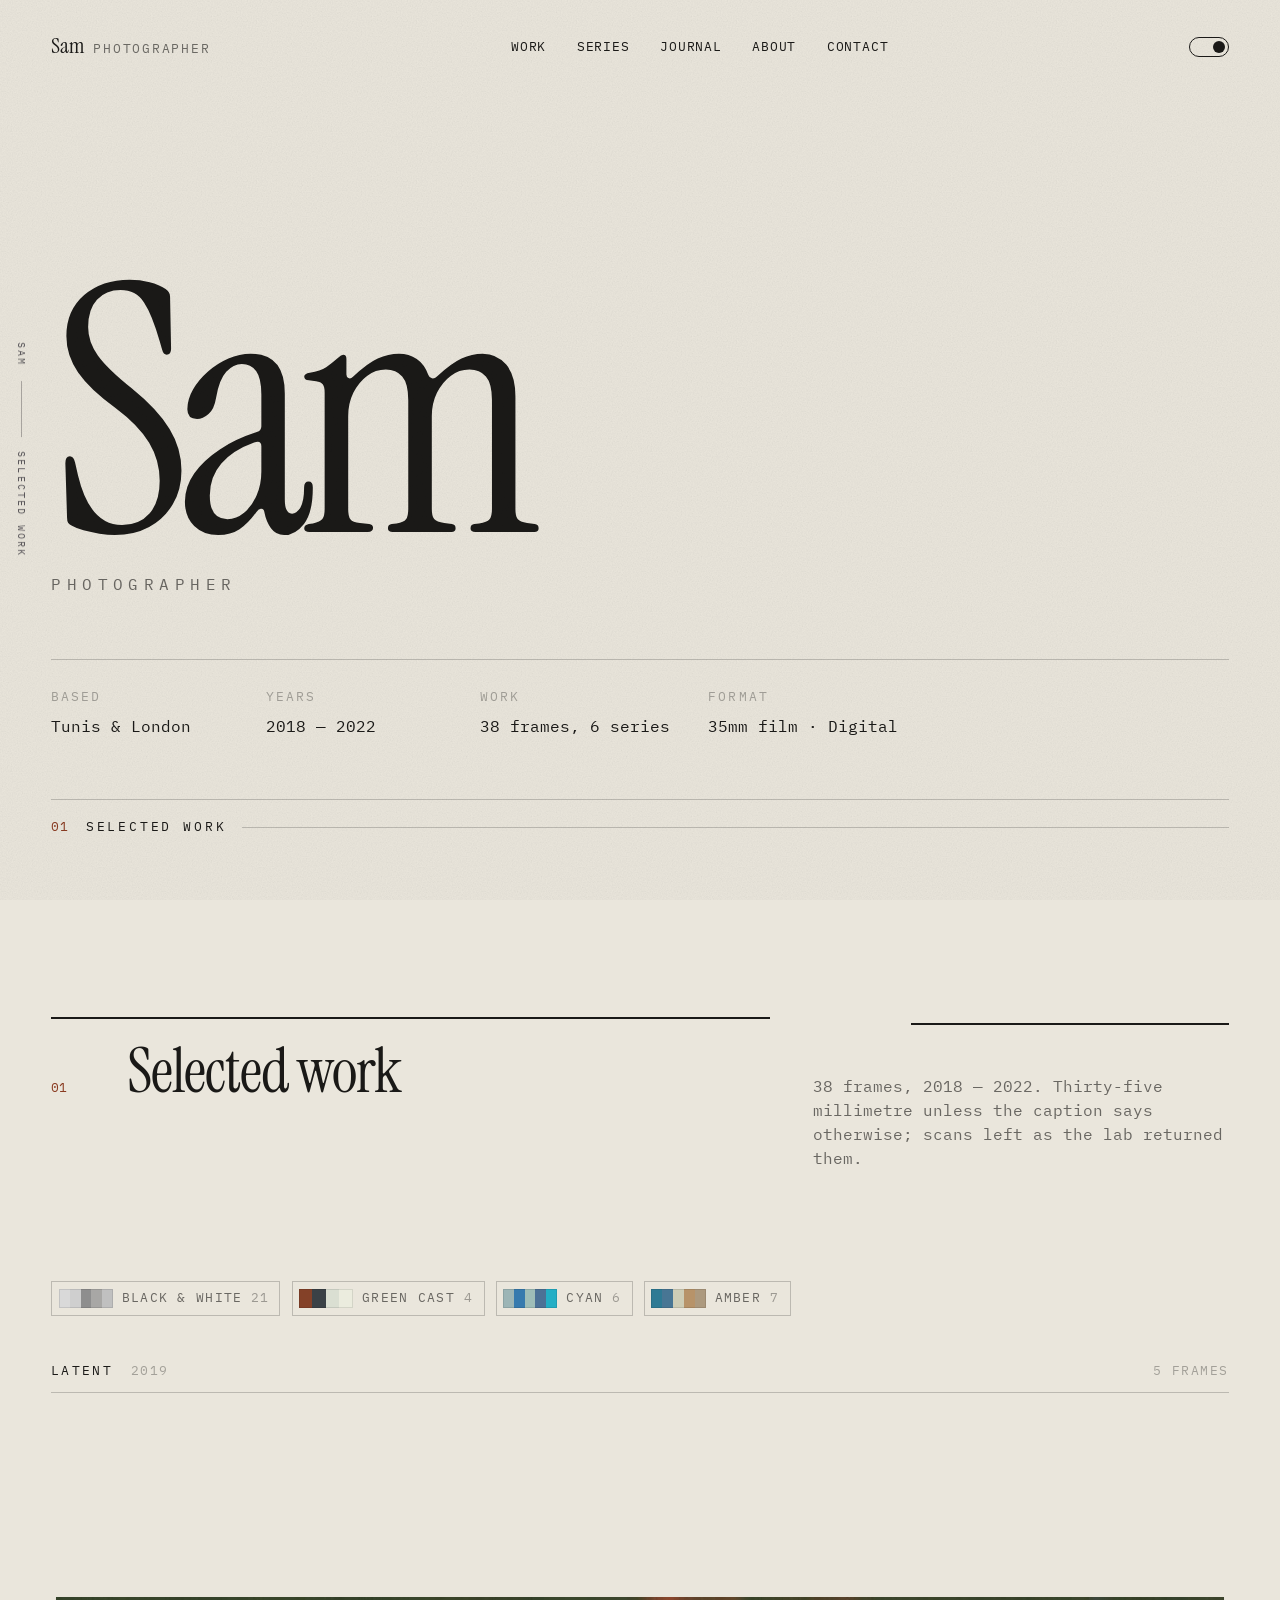
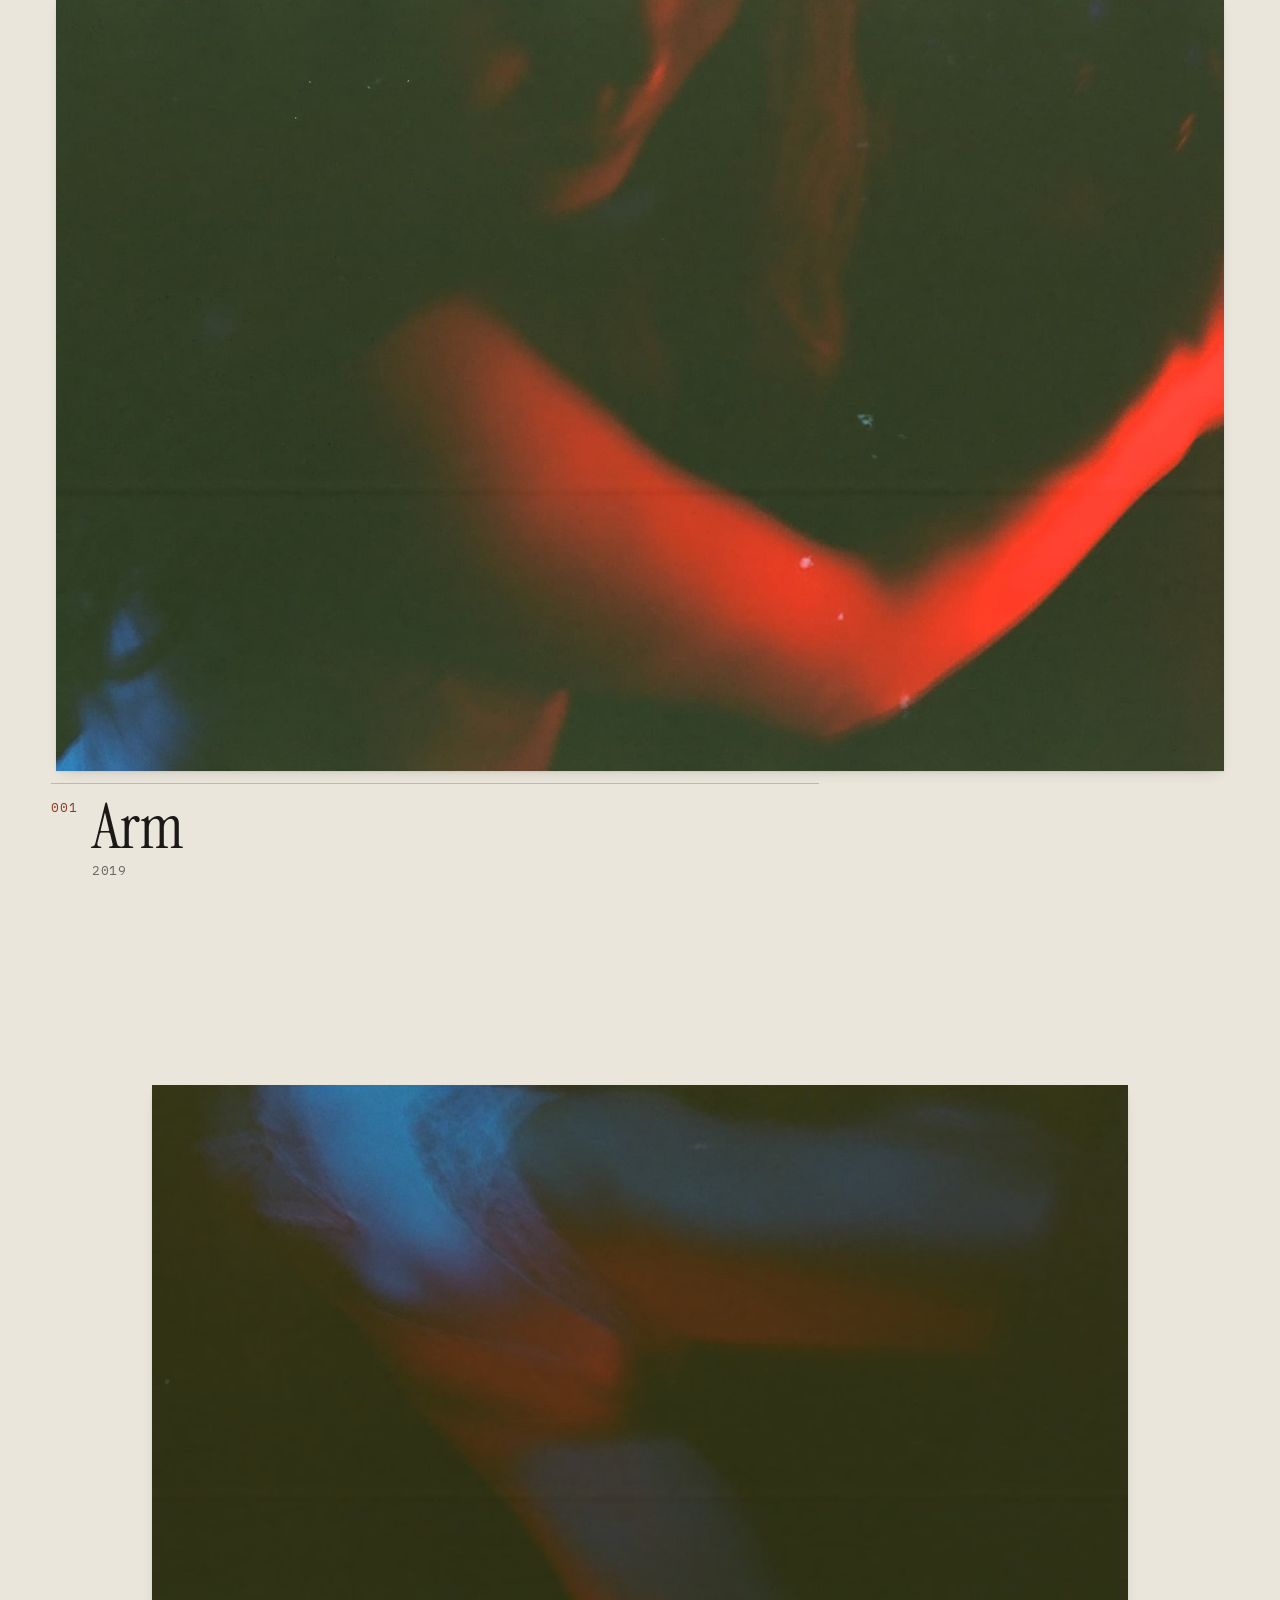
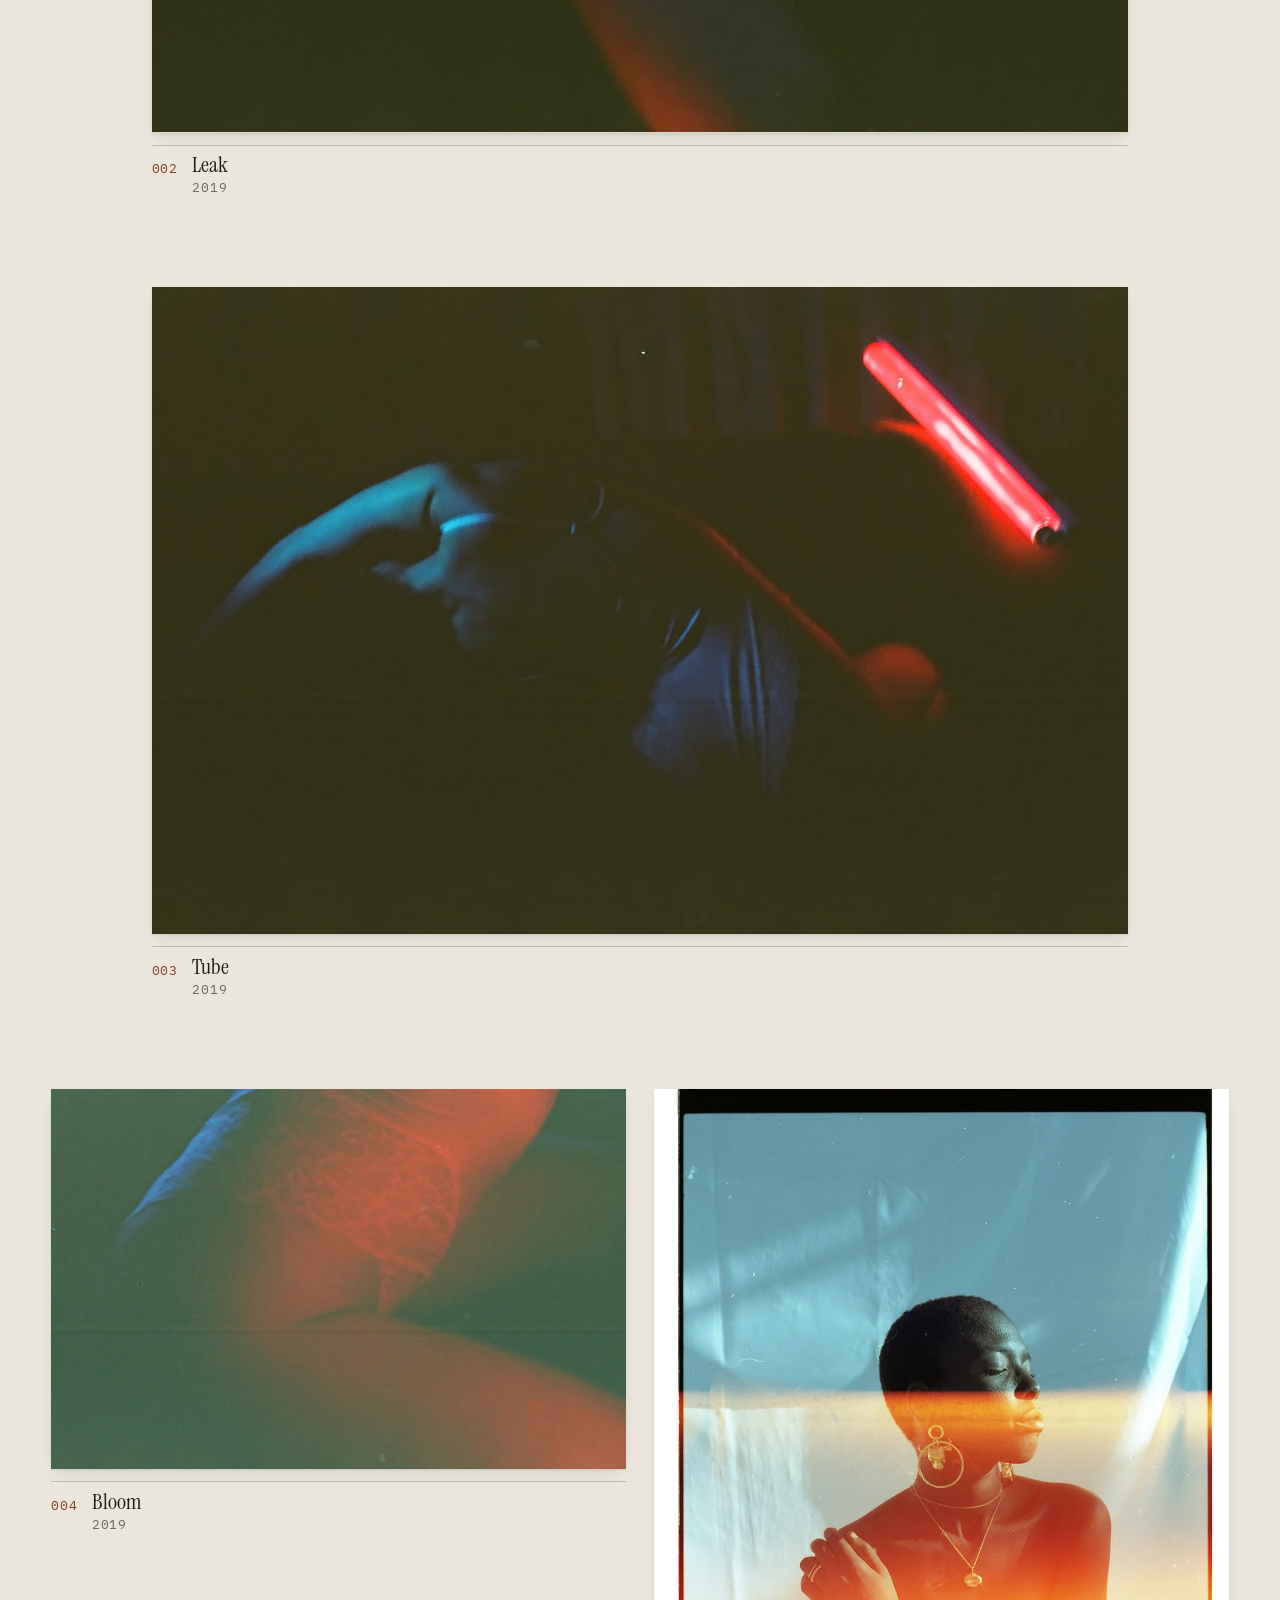
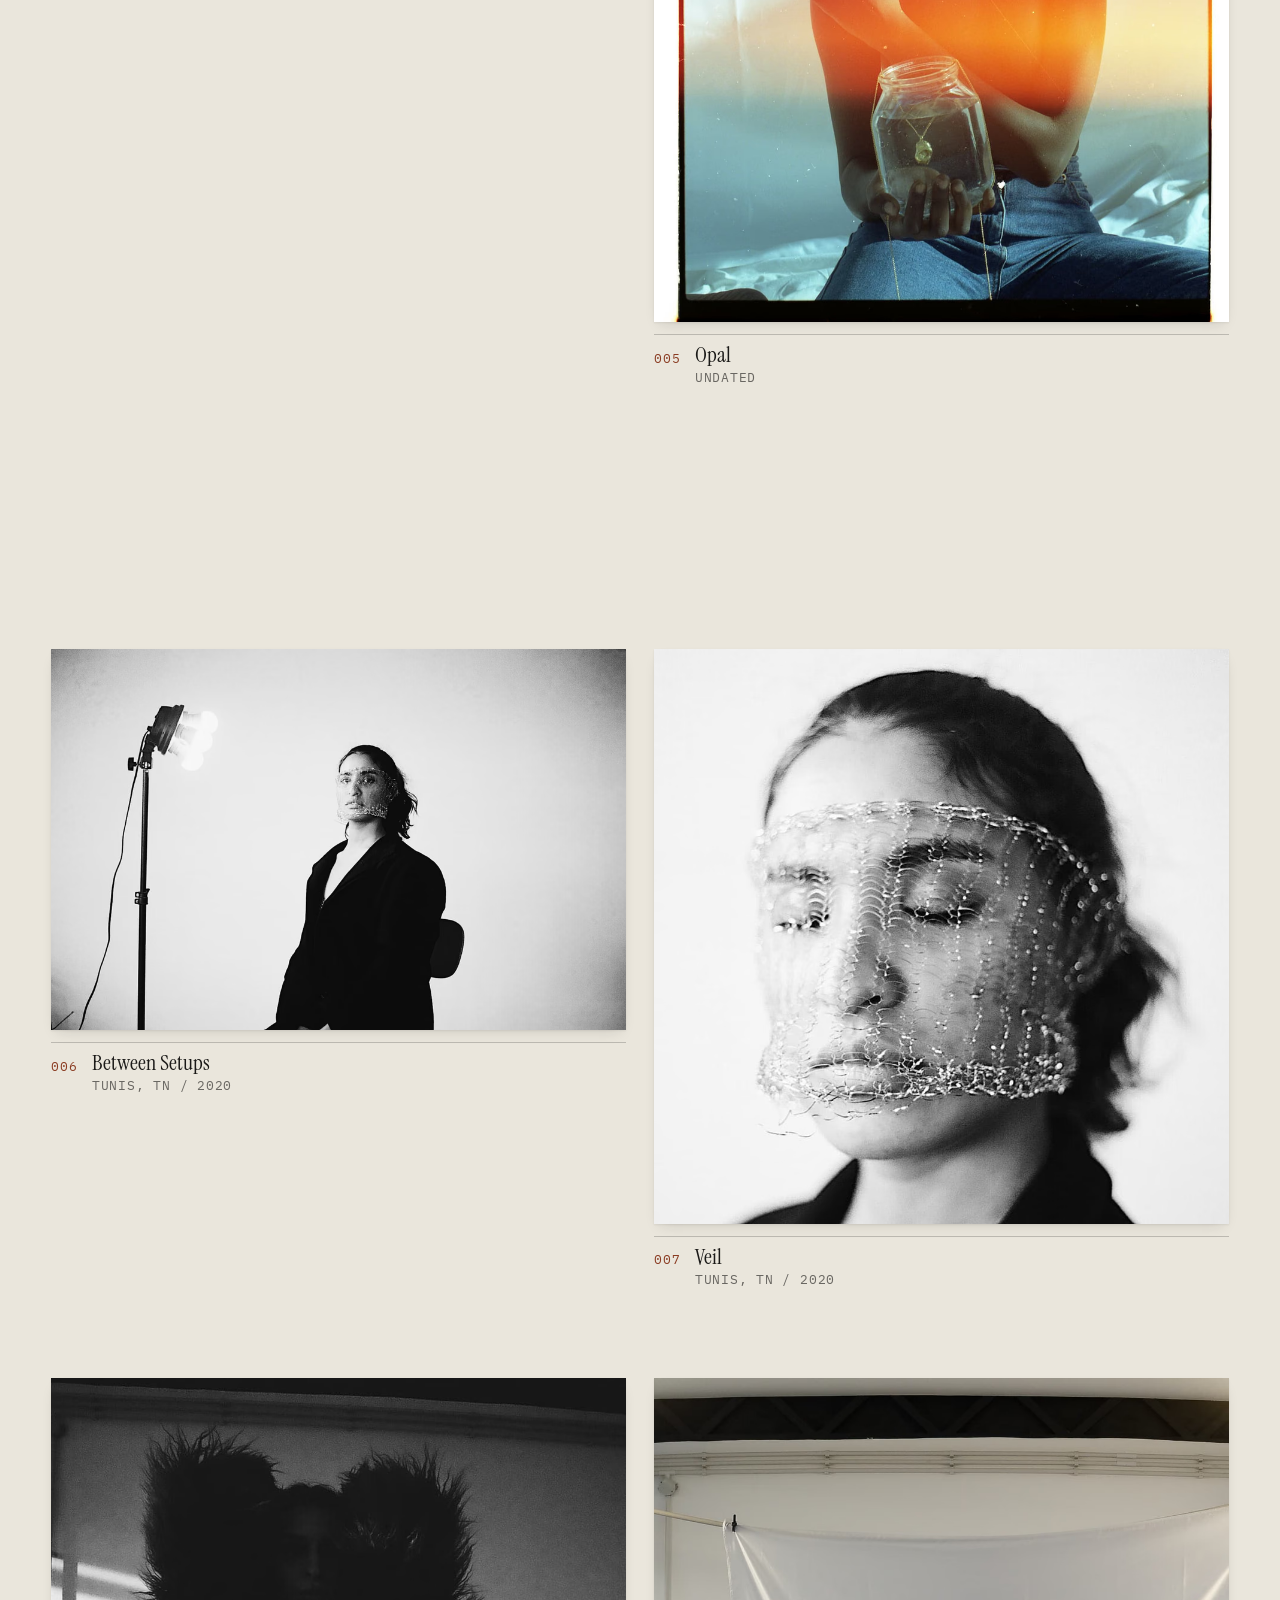
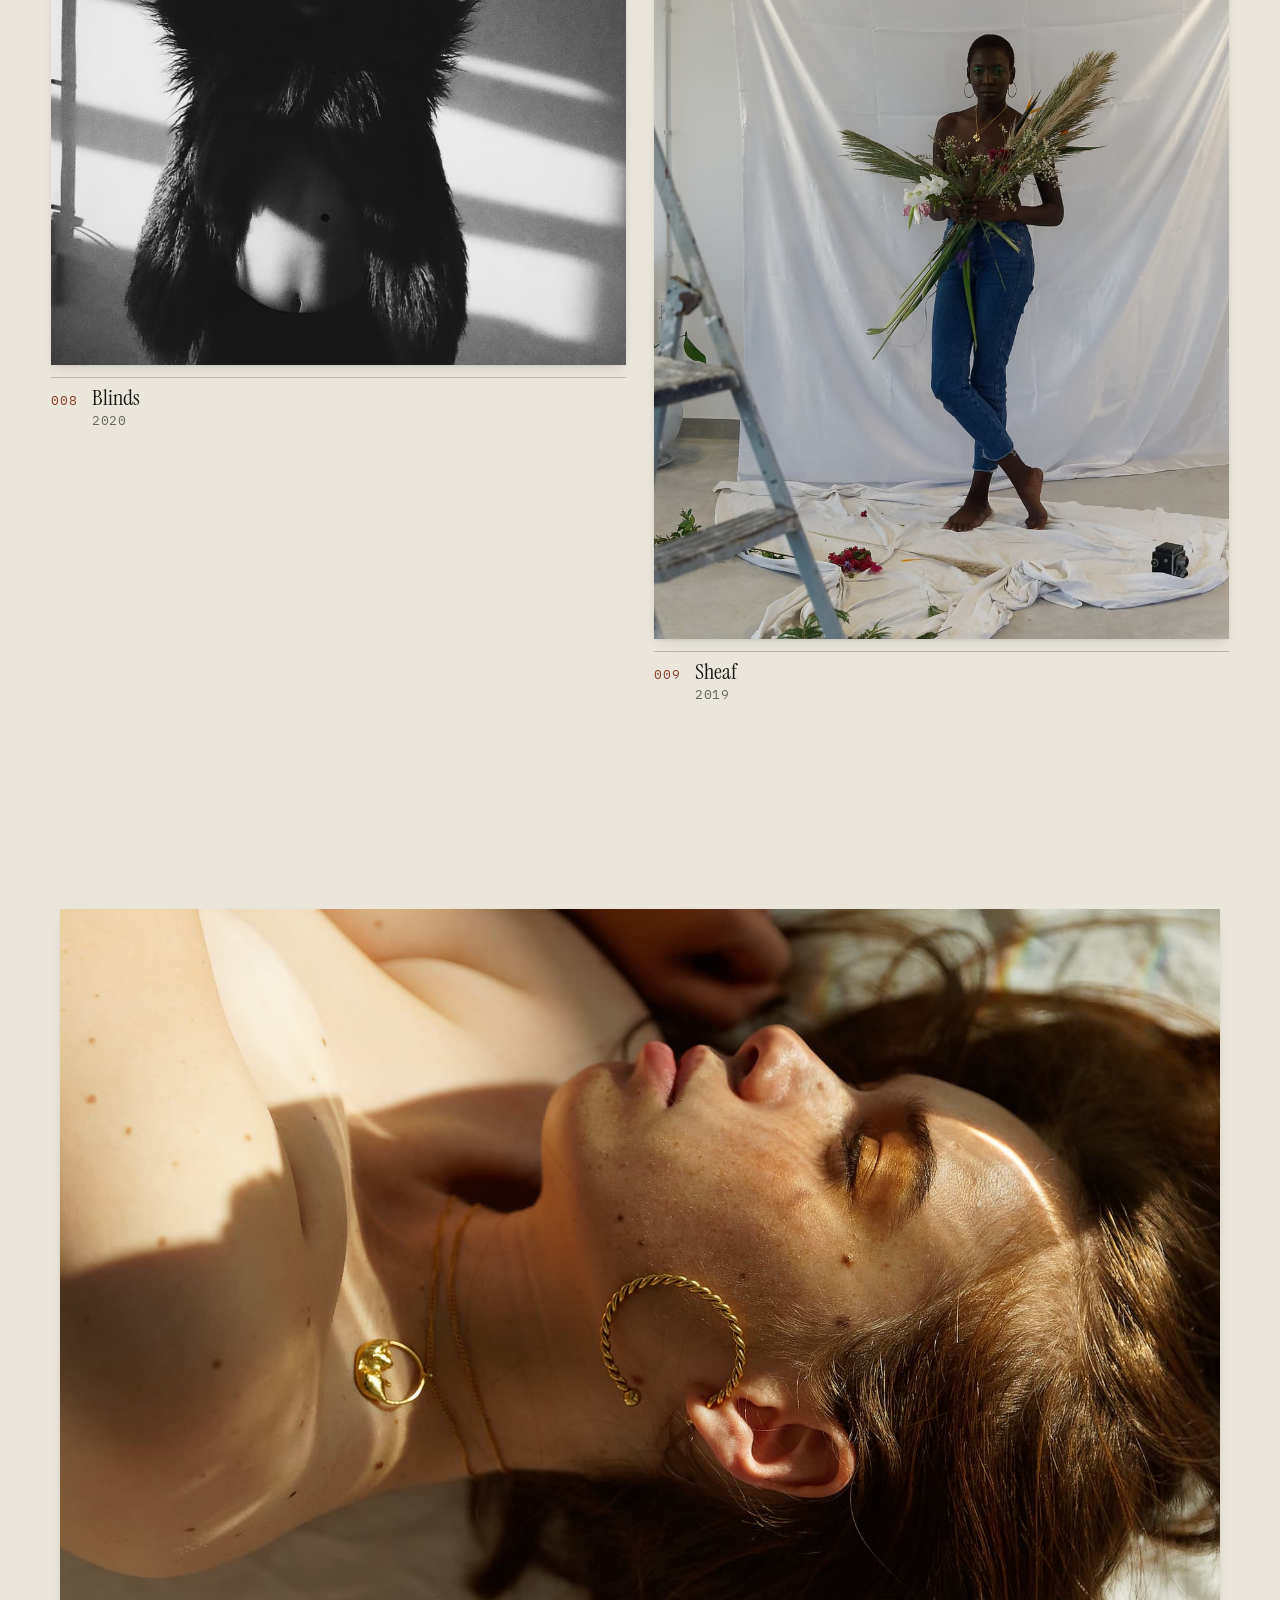
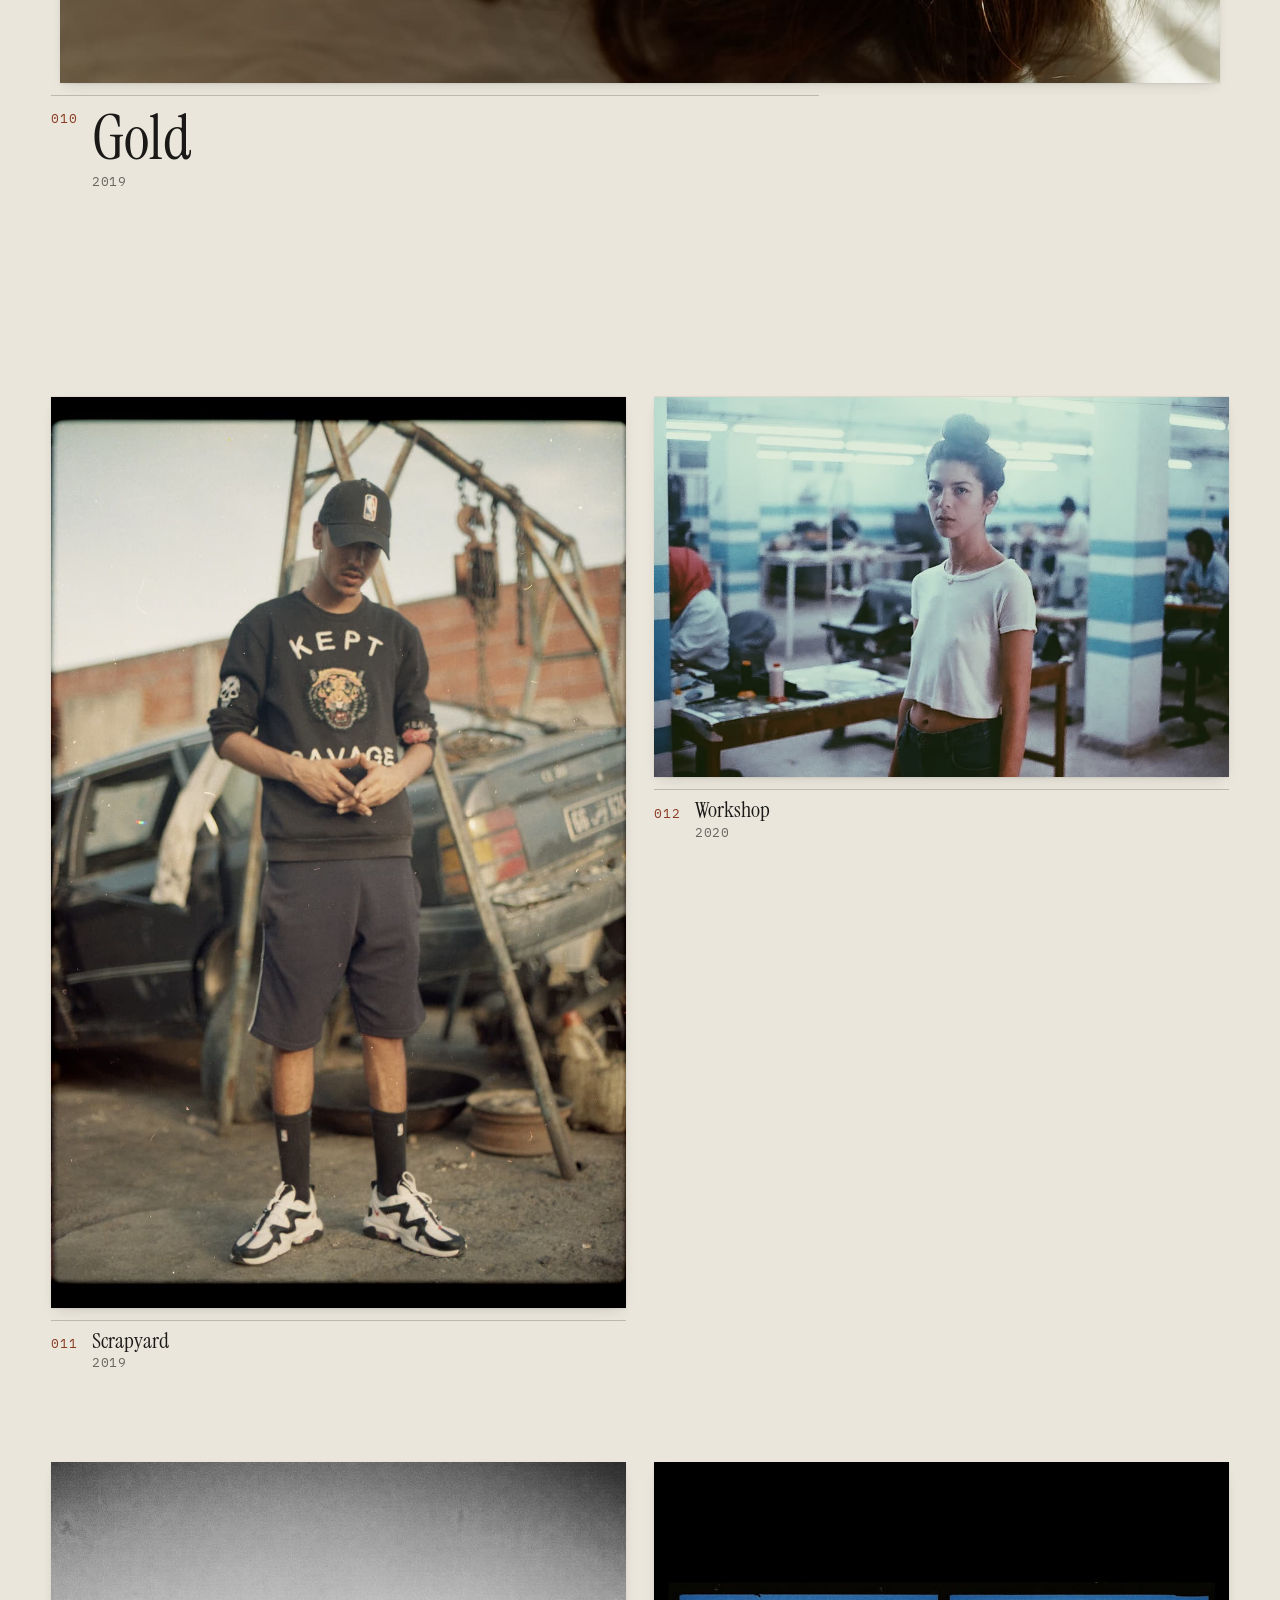
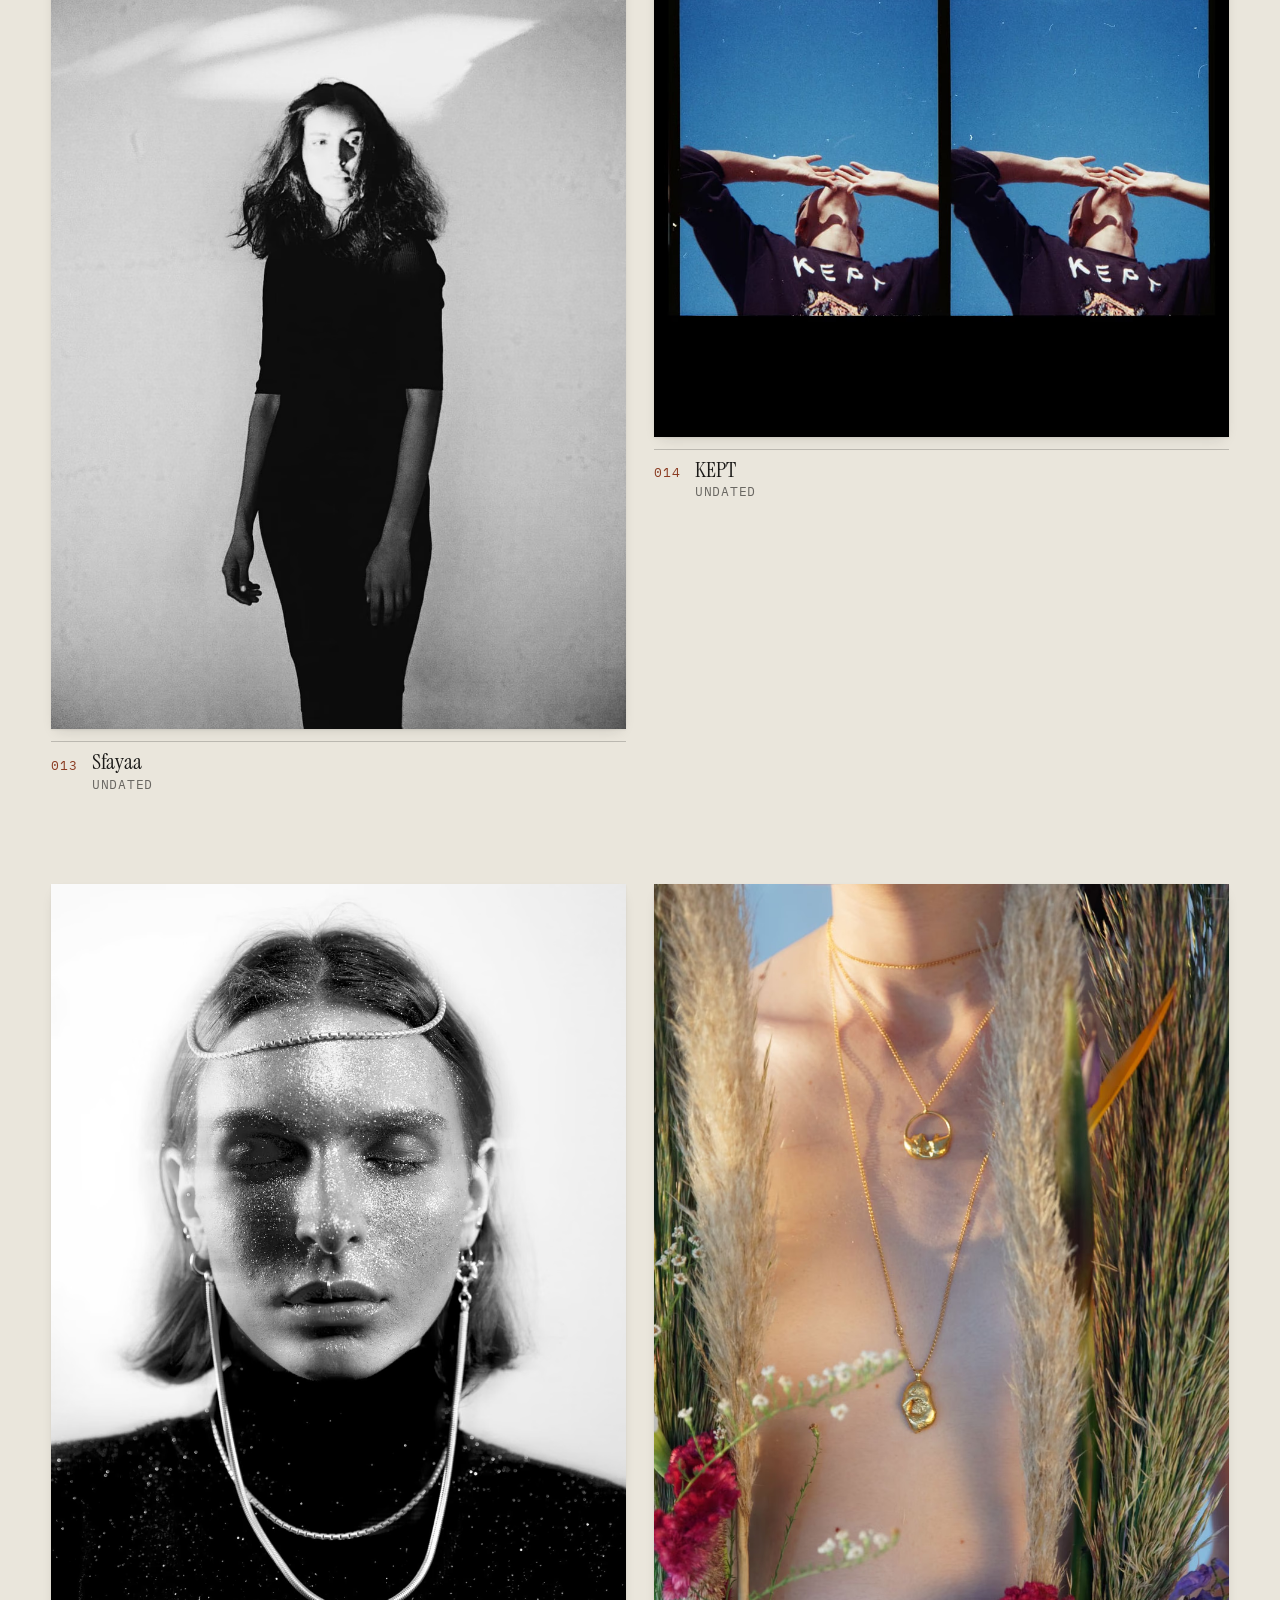
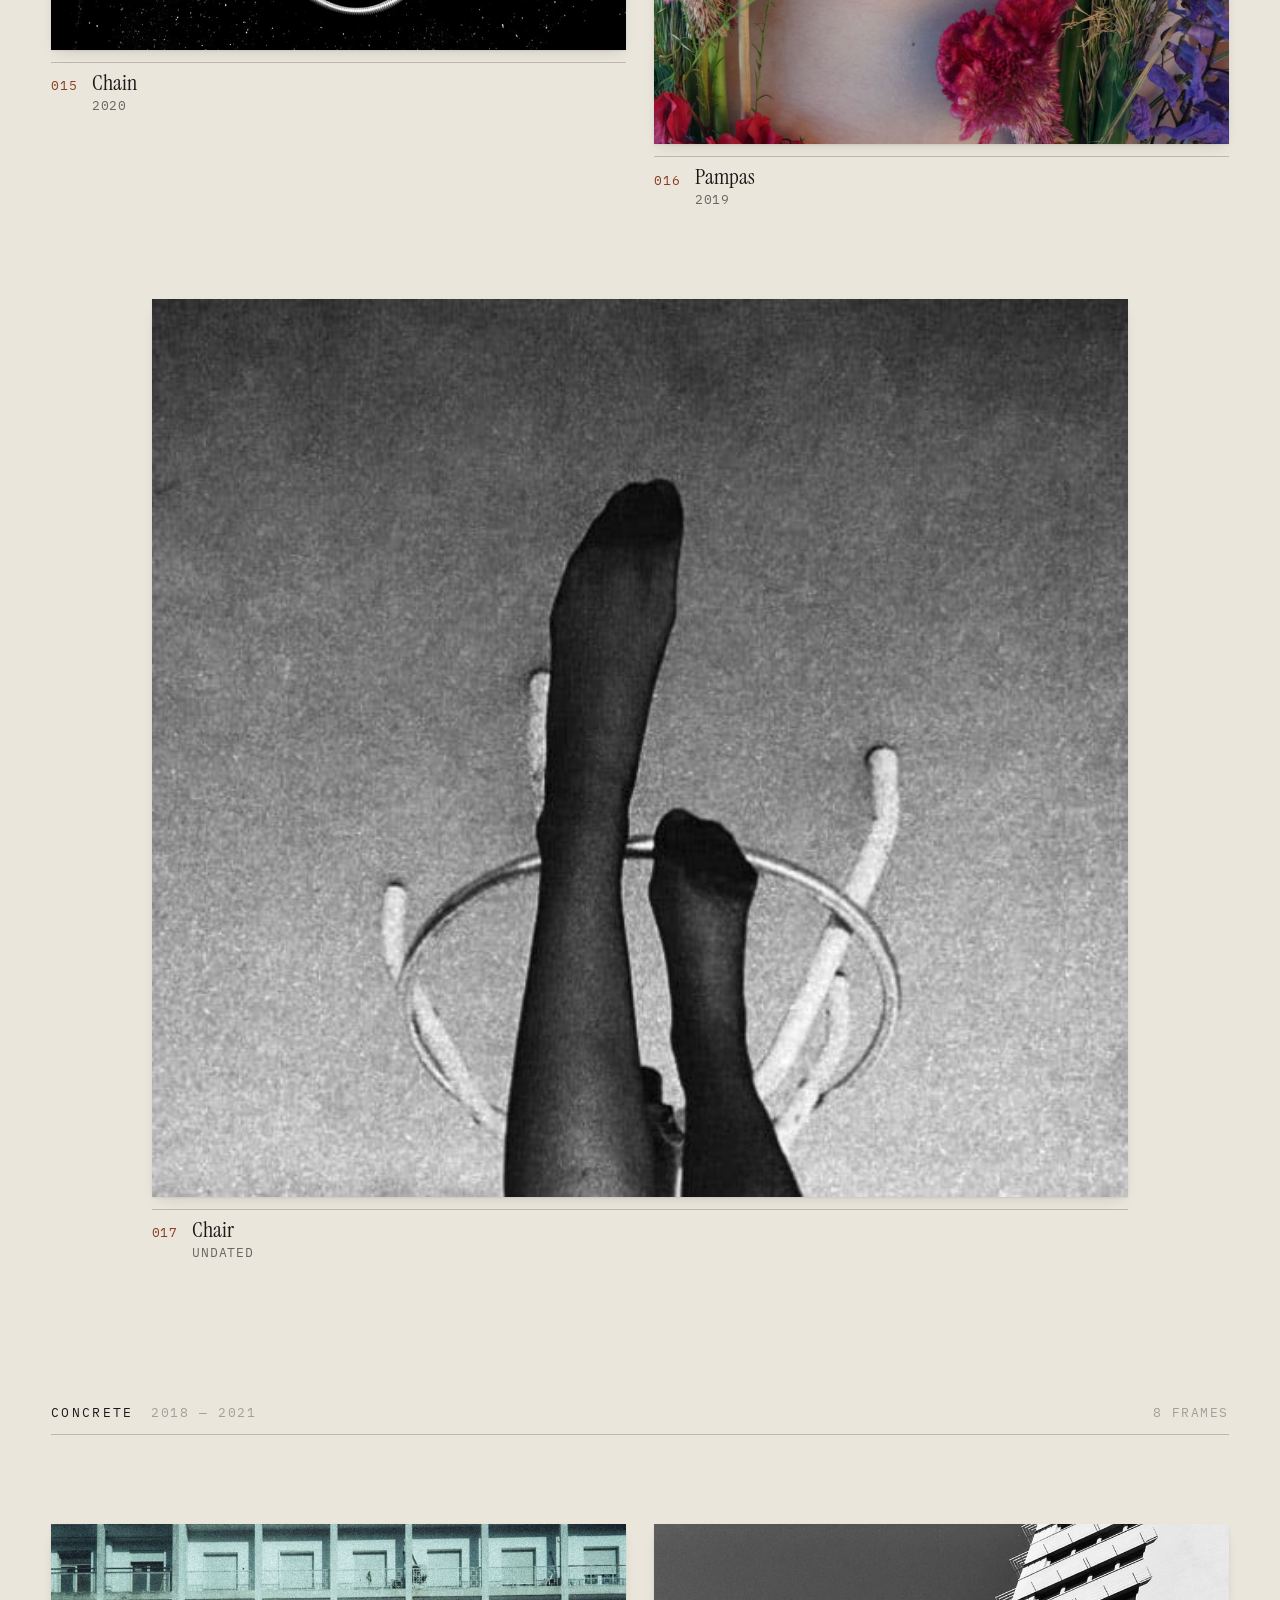
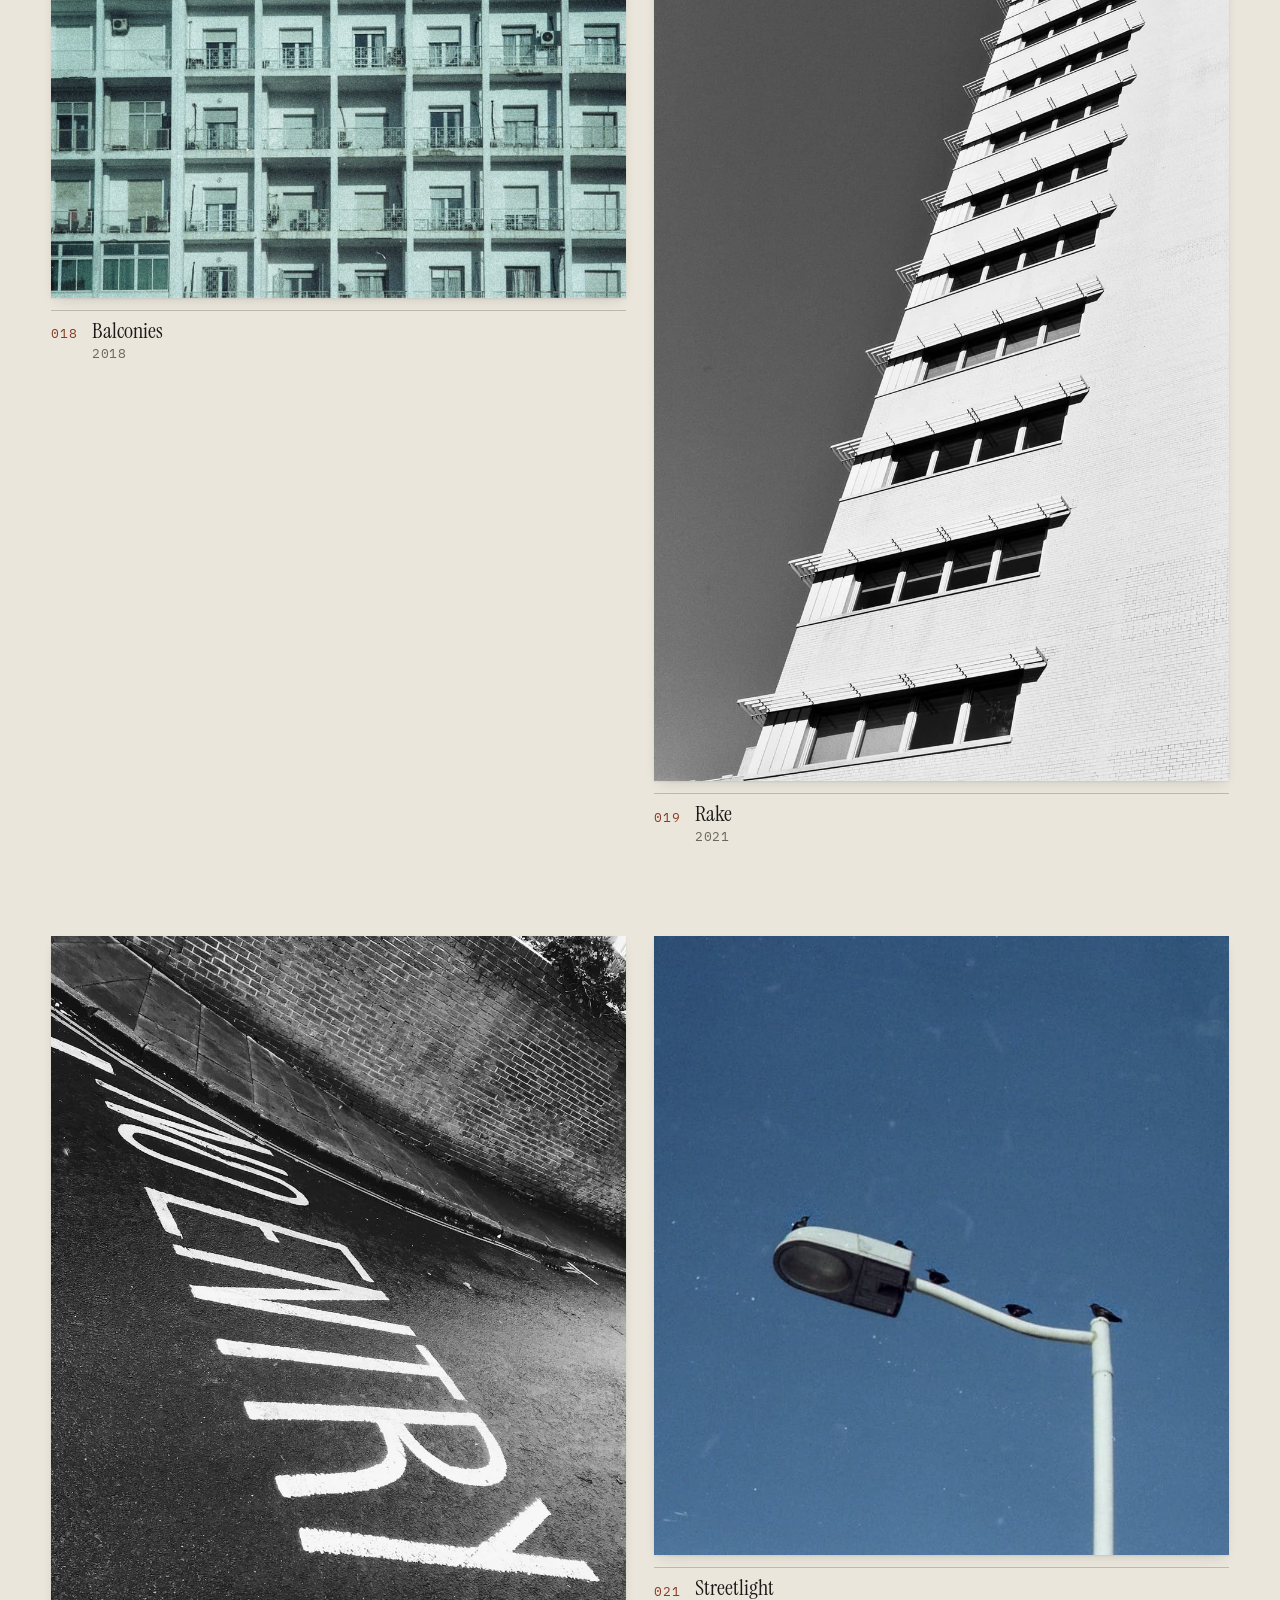
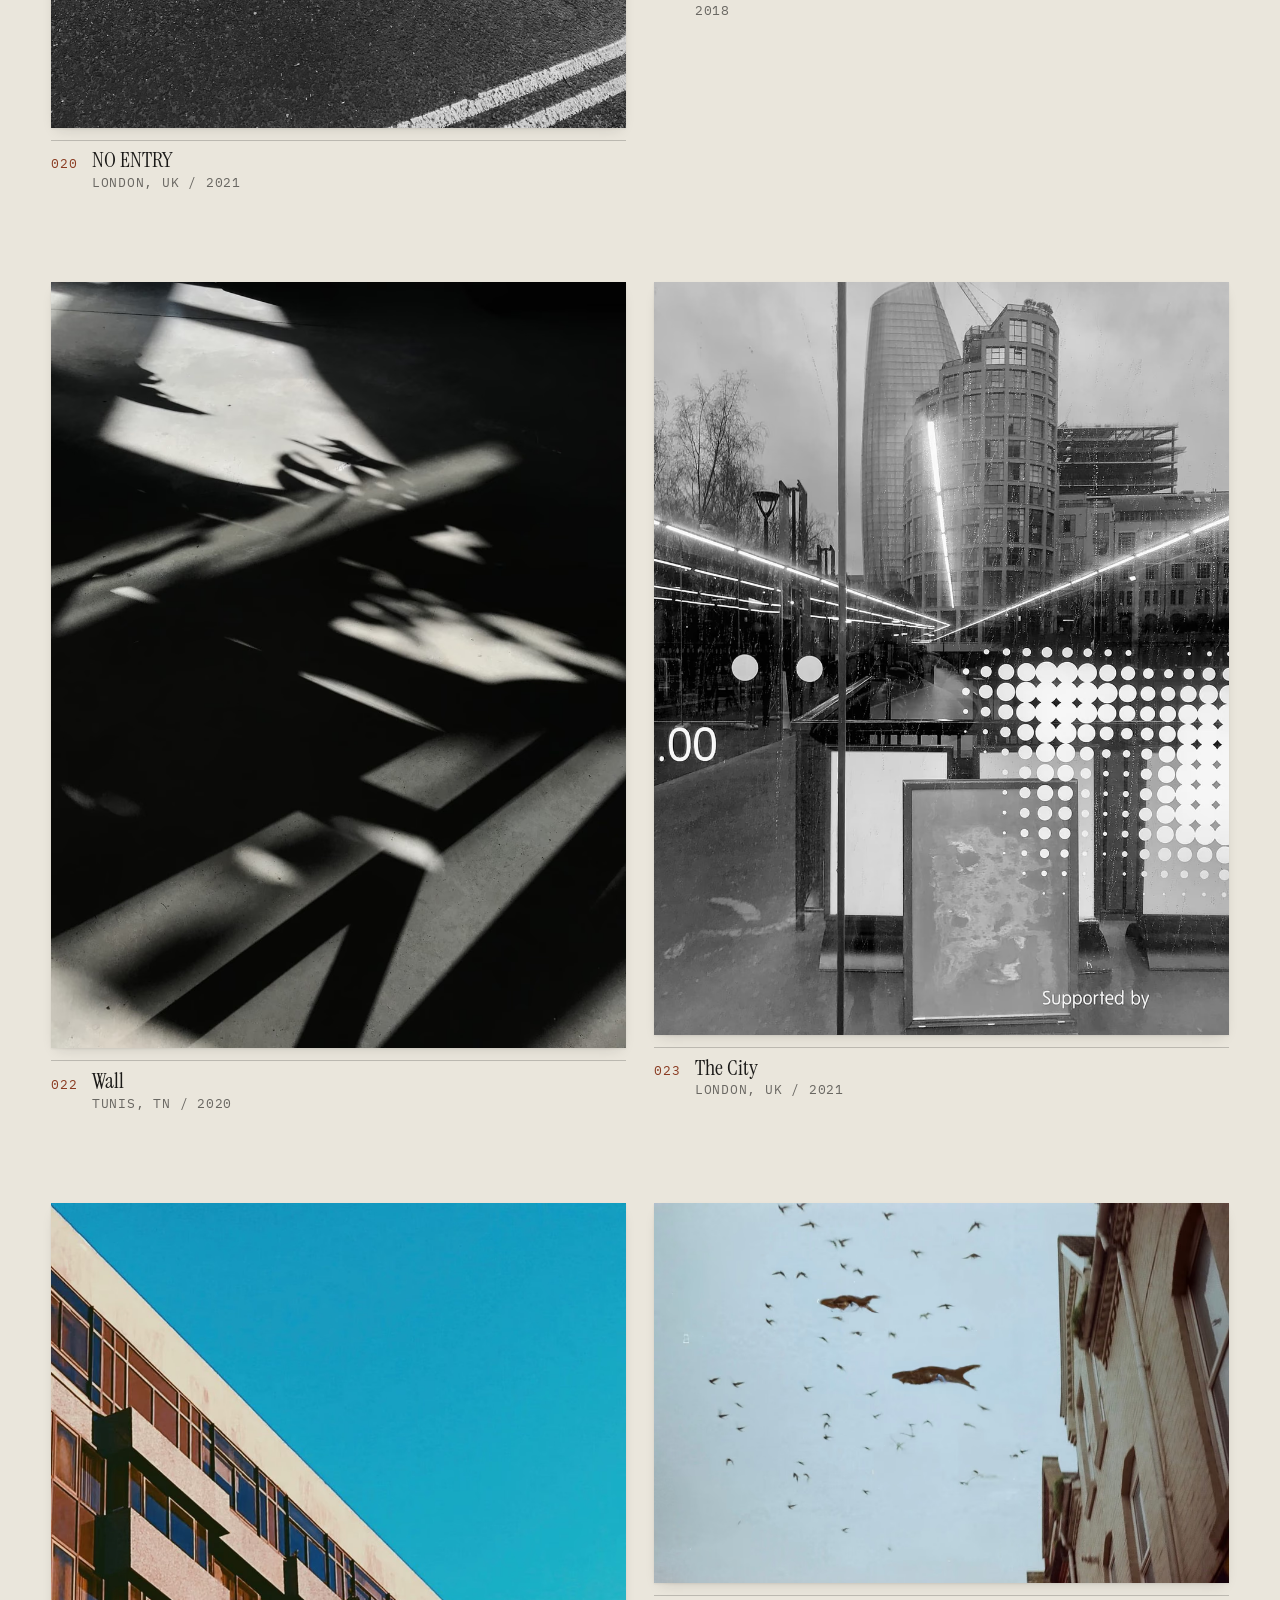
==== commit d2f5e57f: "Let the work be browsed by the one thing that runs through all of it The reference was a colourist w" ====
--- a/index.html
+++ b/index.html
@@ -175,7 +175,7 @@
       "primaryImageOfPage": {
         "@id": "https://sam-photography.vercel.app/#f/arm"
       },
-      "dateModified": "2026-10-04",
+      "dateModified": "2026-10-06",
       "speakable": {
         "@type": "SpeakableSpecification",
         "cssSelector": [
@@ -1219,6 +1219,11 @@
     </header>
 
     <div class="filters" id="filters" role="group" aria-label="Filter photographs by series"></div>
+
+    <!-- Filter by what the film did. Built from js/palette.js, which is read
+         off the scans by tools/build-palette.mjs — every swatch below is a
+         colour measured out of these photographs, not a colour chosen. -->
+    <div class="swatches" id="swatches" role="group" aria-label="Filter photographs by the colour the film returned"></div>
 
     <p class="no-js" hidden>Every photograph below is here without JavaScript.
       Turn it on for the filters and the full-screen viewer, or write to
@@ -1866,6 +1871,13 @@
       <h2 class="plate__title" id="lbTitle"></h2>
       <p class="plate__note" id="lbNote"></p>
       <dl class="plate__data" id="lbData"></dl>
+
+      <!-- The colours measured out of this frame, darkest to lightest.
+           Filled from js/palette.js; see tools/build-palette.mjs. -->
+      <figure class="plate__palette" id="lbPalette" hidden>
+        <figcaption>What the film returned</figcaption>
+        <ol></ol>
+      </figure>
       <div class="plate__seq">
         <span class="plate__count" id="lbCounter"></span>
         <span class="plate__ticks" id="lbTicks" aria-hidden="true"></span>
--- a/css/style.css
+++ b/css/style.css
@@ -477,6 +477,81 @@
 .filters button[aria-pressed='true'] {
   background: var(--ink);
   color: var(--bg);
+}
+
+/* --- Colour ---------------------------------------------------------------
+   The second way into the work, and the one that belongs to it: these scans
+   are published as the lab returned them, so the cast is not a style applied
+   afterwards — it is what happened on the roll. Every swatch below is a
+   colour measured out of the photographs by tools/build-palette.mjs.
+
+   Several can be on at once. Set as specimen chips rather than as a picker:
+   a bar of the real colours, the name, and how many frames carry it.
+   ------------------------------------------------------------------------- */
+.swatches {
+  display: flex;
+  flex-wrap: wrap;
+  gap: 0.5rem 0.7rem;
+  align-items: stretch;
+  margin: calc(clamp(2rem, 5vh, 3.5rem) * -1 + 0.2rem) 0 clamp(2rem, 5vh, 3.5rem);
+  padding-top: 0.9rem;
+}
+
+.swatch {
+  display: grid;
+  grid-template-columns: auto 1fr auto;
+  align-items: center;
+  gap: 0.55rem;
+  padding: 0.4rem 0.7rem 0.4rem 0.4rem;
+  border: 1px solid var(--line);
+  background: transparent;
+  color: var(--muted);
+  font-family: var(--font-ui);
+  font-size: var(--step--1);
+  letter-spacing: 0.1em;
+  text-transform: uppercase;
+  cursor: pointer;
+  transition: color 0.3s var(--ease), border-color 0.3s var(--ease),
+              background-color 0.3s var(--ease);
+}
+.swatch:hover { color: var(--ink); border-color: var(--ink); }
+
+/* Pressed is a filled chip, the same language the series filter uses, so the
+   two rows read as one control rather than as two unrelated widgets. */
+.swatch[aria-pressed='true'] {
+  color: var(--bg);
+  background: var(--ink);
+  border-color: var(--ink);
+}
+
+/* The specimen itself: hard stops, so it reads as a set of measured colours
+   and not as a gradient someone designed. */
+.swatch__bar {
+  width: 3.4rem;
+  height: 1.15rem;
+  background: linear-gradient(90deg, var(--bar));
+  box-shadow: inset 0 0 0 1px rgb(0 0 0 / 0.1);
+}
+
+.swatch__n {
+  font-variant-numeric: tabular-nums;
+  opacity: 0.6;
+  letter-spacing: 0.04em;
+}
+
+.swatch--clear {
+  grid-template-columns: auto;
+  padding-inline: 0.85rem;
+  border-style: dashed;
+}
+
+/* While a colour filter is on, the series row stays available but steps back:
+   colour is what the reader is working with. */
+.swatches.is-filtering + .grid { margin-top: 0; }
+
+@media (max-width: 749px) {
+  .swatch__bar { width: 2.2rem; }
+  .swatch { padding-inline: 0.45rem 0.55rem; }
 }
 
 /* --- Gallery grid ------------------------------------------------------- */
@@ -1019,6 +1094,43 @@
 }
 .plate__data dt { color: rgb(236 231 220 / 0.45); text-transform: uppercase; letter-spacing: 0.1em; }
 
+/* The colours read off this scan, darkest to lightest. The one row on the
+   plate that was measured rather than typed, so it is set as a specimen
+   strip with the values under it, the way a colour reference prints. */
+.plate__palette {
+  margin: 1.4rem 0 0;
+  padding-top: 0.9rem;
+  border-top: 1px solid rgb(236 231 220 / 0.14);
+}
+.plate__palette figcaption {
+  font-family: var(--font-ui);
+  font-size: var(--step--1);
+  text-transform: uppercase;
+  letter-spacing: 0.1em;
+  color: rgb(236 231 220 / 0.45);
+}
+.plate__palette ol {
+  display: grid;
+  grid-auto-flow: column;
+  grid-auto-columns: 1fr;
+  gap: 2px;
+  margin: 0.7rem 0 0;
+  padding: 0;
+  list-style: none;
+}
+.plate__palette li {
+  /* The swatch is the block; the value sits under it, rotated upright so five
+     hex codes fit a narrow plate without shrinking to nothing. */
+  display: block;
+  padding-top: 2.6rem;
+  background: linear-gradient(var(--c), var(--c)) top / 100% 2.2rem no-repeat;
+  font-family: var(--font-ui);
+  font-size: 0.58rem;
+  letter-spacing: 0.02em;
+  color: rgb(236 231 220 / 0.42);
+  text-align: center;
+}
+
 .plate__seq {
   display: flex;
   flex-direction: column;
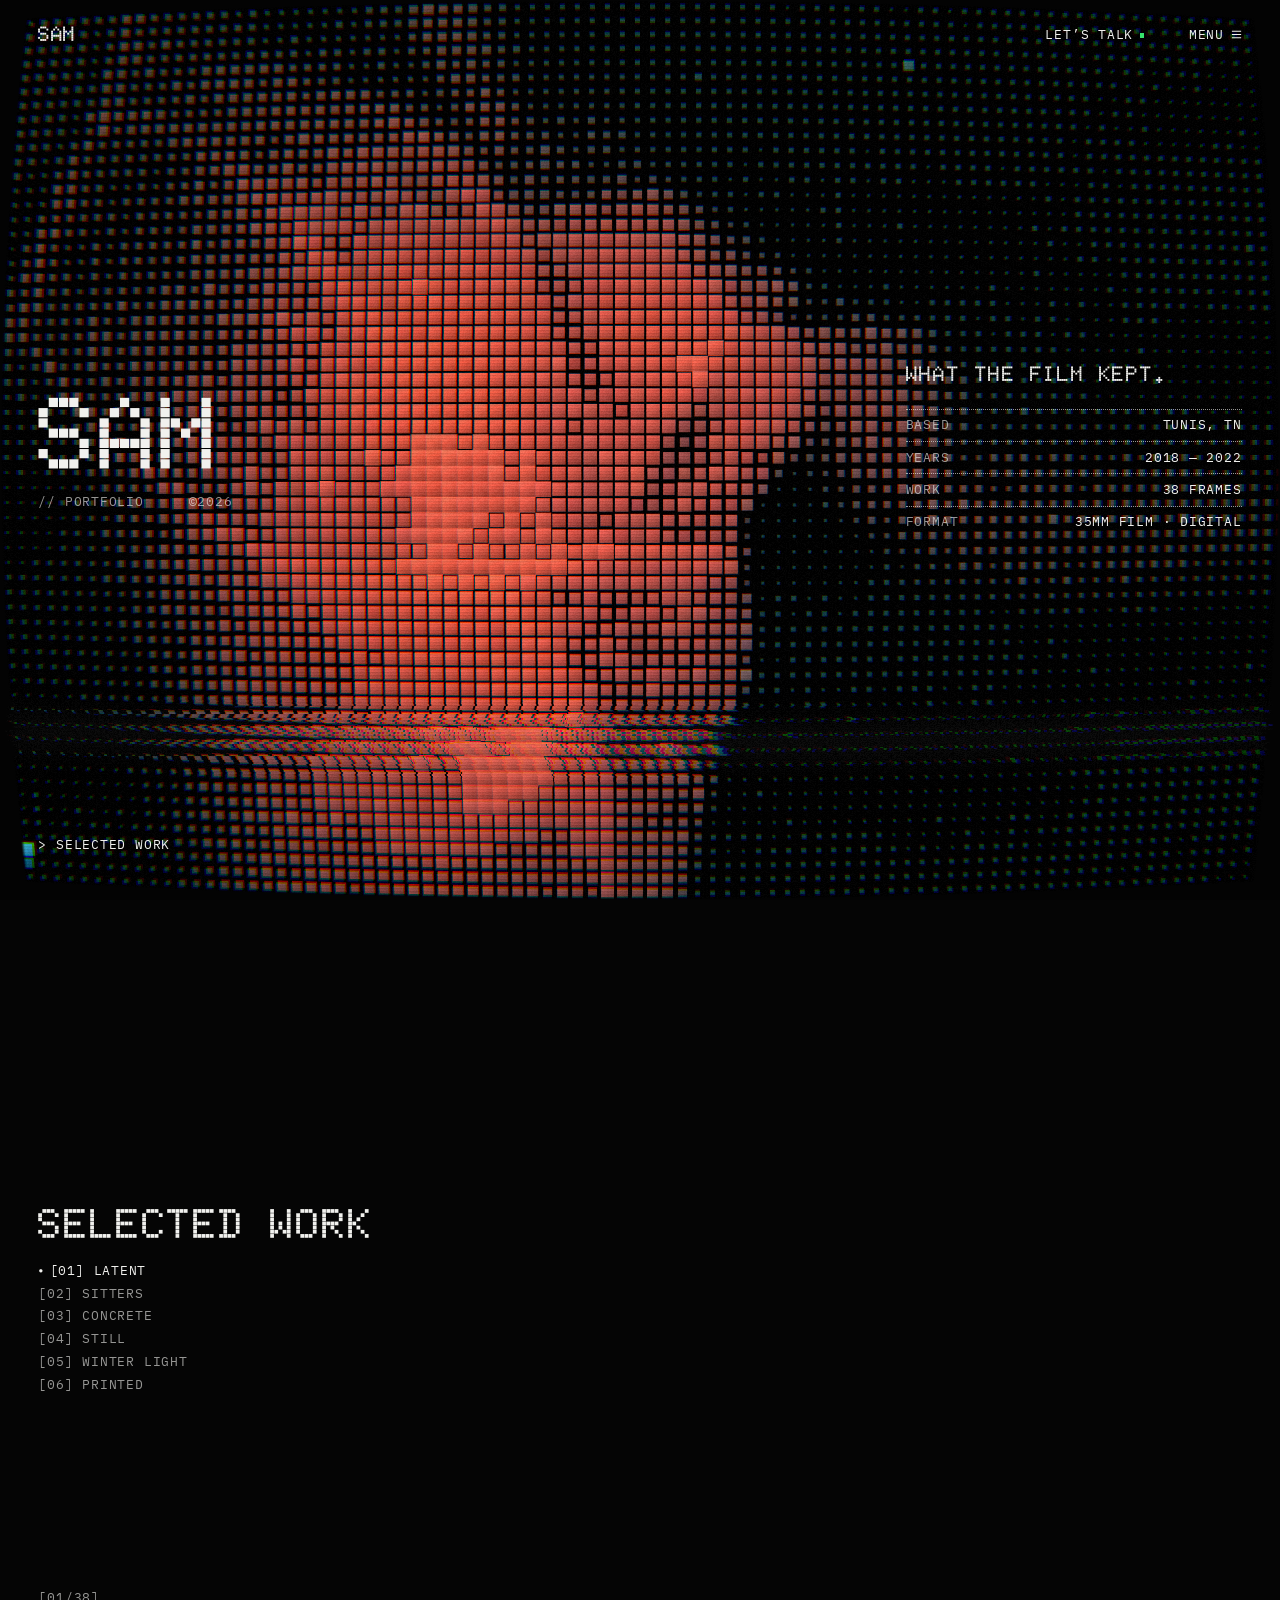
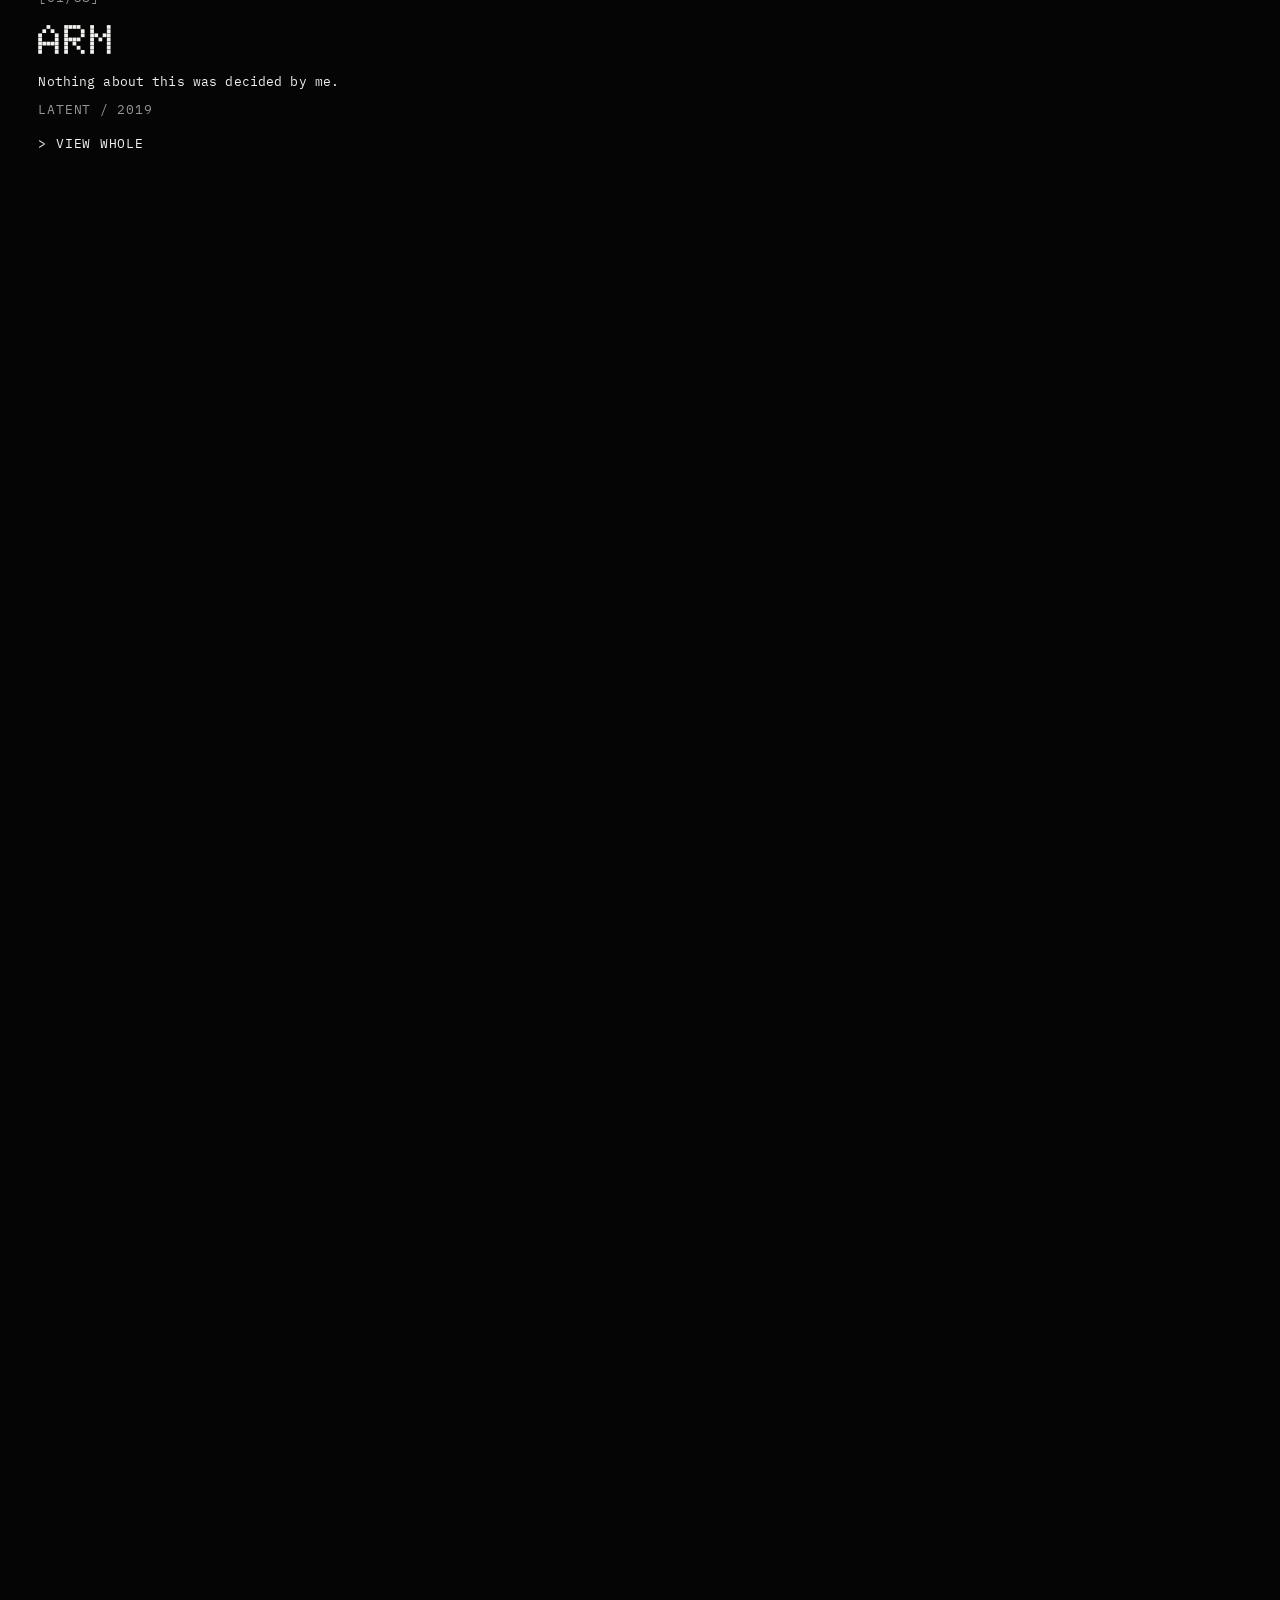
==== commit 578c6407: "Play the work back on a monitor, and walk the camera through it The gallery is rebuilt as a scene be" ====
--- a/index.html
+++ b/index.html
@@ -1,11 +1,11 @@
 <!doctype html>
-<html lang="en" data-theme="light">
+<html lang="en" class="no-js">
 <head>
 <meta charset="utf-8">
 <meta name="viewport" content="width=device-width, initial-scale=1">
 <title>Sam — Photographer</title>
 <meta name="description" content="Selected photographs by Sam — 35mm film, portraits and cities. Editorial, portrait and fashion commissions.">
-<meta name="theme-color" content="#eae6dc">
+<meta name="theme-color" content="#050505">
 
 <meta property="og:type" content="website">
 <meta property="og:title" content="Sam — Photographer">
@@ -27,10 +27,19 @@
 <link rel="alternate" type="application/rss+xml" title="Sam — Journal" href="https://sam-photography.vercel.app/feed.xml">
 <link rel="icon" href="data:image/svg+xml,<svg xmlns='http://www.w3.org/2000/svg' viewBox='0 0 32 32'><rect width='32' height='32' fill='%230b0b0c'/><circle cx='16' cy='16' r='6' fill='%23f2efe9'/></svg>">
 
+<!-- Before anything paints: say that scripting is on, and whether the scene
+     can run, so the photographs in the HTML are not fetched twice. -->
+<script>
+(function (c) {
+  c.remove('no-js'); c.add('js');
+  if (window.WebGLRenderingContext) c.add('gl');
+})(document.documentElement.classList);
+</script>
+
 <link rel="preconnect" href="https://fonts.googleapis.com">
 <link rel="preconnect" href="https://fonts.gstatic.com" crossorigin>
-<link rel="stylesheet" href="https://fonts.googleapis.com/css2?family=Instrument+Serif:ital@0;1&family=IBM+Plex+Mono:wght@400;500&display=swap">
-<link rel="stylesheet" href="css/style.css">
+<link rel="stylesheet" href="https://fonts.googleapis.com/css2?family=Doto:wght@700;900&family=IBM+Plex+Mono:wght@400;500&display=swap">
+<link rel="stylesheet" href="css/crt.css">
 
 <!-- generated-jsonld:start -->
 <script type="application/ld+json">
@@ -175,7 +184,7 @@
       "primaryImageOfPage": {
         "@id": "https://sam-photography.vercel.app/#f/arm"
       },
-      "dateModified": "2026-10-06",
+      "dateModified": "2026-11-11",
       "speakable": {
         "@type": "SpeakableSpecification",
         "cssSelector": [
@@ -1131,67 +1140,60 @@
 }
 </script>
 <!-- generated-jsonld:end -->
-
-<noscript>
-  <style>
-    /* The plates are in the HTML, so without scripting they are simply shown
-       as they are — only the parts the script builds are hidden. */
-    .filters, .index-list { display: none !important; }
-    .reveal, .shot__cap { opacity: 1 !important; transform: none !important; }
-    .line > span { transform: none !important; }
-    .shot__frame { clip-path: none !important; }
-    .shot__frame img { opacity: 1 !important; transform: none !important; }
-    .no-js { display: block !important; }
-  </style>
-</noscript>
 </head>
 <body>
 
-<div class="scroll-progress" id="scrollProgress" aria-hidden="true"></div>
-
-<div class="rail" aria-hidden="true">
-  <span class="rail__mark">Sam</span>
-  <span class="rail__rule"></span>
-  <span class="rail__now" id="railNow">Selected work</span>
+<a class="skip-link" href="#work">Skip to the work</a>
+
+<!-- Shown only while scripting is on and the scene is not yet ready. -->
+<div class="loader" id="loader" aria-hidden="true">
+  <p class="loader__word">Loading</p>
+  <p class="loader__count" id="loaderCount">00/00</p>
 </div>
 
-<a class="skip-link" href="#work">Skip to the work</a>
-
-<header class="site-head" id="siteHead">
-  <a class="site-head__mark" href="#top">
-    <span>Sam</span>
-    <em>Photographer</em>
-  </a>
-
-  <nav class="site-nav" aria-label="Primary">
-    <a href="#work">Work</a>
-    <a href="#series">Series</a>
-    <a href="journal/">Journal</a>
-    <a href="#about">About</a>
-    <a href="#contact">Contact</a>
+<!-- The picture tube: js/scene.js draws everything behind the text here. -->
+<canvas class="scene" id="scene" aria-hidden="true"></canvas>
+
+<header class="head">
+  <a class="head__mark" href="#top">Sam</a>
+  <nav class="head__nav" aria-label="Primary">
+    <a class="head__talk" href="#contact">Let&rsquo;s talk<i aria-hidden="true"></i></a>
+    <button class="head__menu" id="menuBtn" type="button" aria-haspopup="dialog" aria-expanded="false">
+      Menu
+      <svg viewBox="0 0 12 12" aria-hidden="true"><path d="M1 2.5h10M1 6h10M1 9.5h10"/></svg>
+    </button>
   </nav>
-
-  <button class="theme-toggle" id="themeToggle" type="button" aria-pressed="false">
-    <span class="theme-toggle__track"><i></i></span>
-    <span class="visually-hidden">Switch between dark and light</span>
-  </button>
 </header>
 
+<dialog class="menu" id="menu" aria-label="Menu">
+  <button class="menu__close" id="menuClose" type="button">Close [x]</button>
+  <nav class="menu__nav" aria-label="Sections">
+    <ul class="menu__main">
+      <li><a href="#top">Index</a></li>
+      <li>
+        <a href="#work">Selected work</a>
+        <ul class="menu__series" id="menuSeries"></ul>
+      </li>
+      <li><a href="#about">About</a></li>
+      <li><a href="journal/">Journal</a></li>
+      <li><a href="#contact">Contact</a></li>
+    </ul>
+  </nav>
+</dialog>
+
 <main id="top">
 
-  <!-- ── Hero ─────────────────────────────────────────────────────────── -->
-  <!-- The title page. Not a photograph with a tagline over it — a monograph
-       opens on the stock, with who made the work, where, when and on what,
-       and then the work begins. The facts are filled from js/data.js so there
-       is one place to change them. -->
+  <!-- ── Title ────────────────────────────────────────────────────────── -->
+  <!-- Who made the work, where, when and on what. The facts are filled from
+       js/data.js so there is one place to change them. -->
   <section class="title" id="hero">
-    <div class="title__block">
-      <!-- A screen reader and a crawler both need to know whose site this is;
-           the role and the city are set below for a sighted reader, so they
-           ride the heading itself without being drawn twice. -->
-      <h1 class="title__name">Sam<span class="visually-hidden"> — photographer, Tunis</span></h1>
-      <p class="title__role">Photographer</p>
-
+    <div class="title__name">
+      <h1>Sam<span class="visually-hidden"> — photographer, Tunis</span></h1>
+      <p class="title__sub"><span>// Portfolio</span><span id="titleYear">©</span></p>
+    </div>
+
+    <div class="title__side">
+      <p class="title__line" id="titleLine">What the film kept.</p>
       <dl class="title__facts">
         <div><dt>Based</dt><dd id="titlePlace">—</dd></div>
         <div><dt>Years</dt><dd id="titleYears">—</dd></div>
@@ -1200,46 +1202,44 @@
       </dl>
     </div>
 
-    <a class="title__enter" href="#work">
-      <span class="title__enter-no">01</span>
-      <span class="title__enter-label">Selected work</span>
-      <span class="title__enter-rule"></span>
-    </a>
+    <a class="title__enter" href="#work">&gt; Selected work</a>
   </section>
 
   <!-- ── Work ─────────────────────────────────────────────────────────── -->
-  <section class="section" id="work">
-    <header class="opener">
-      <span class="opener__plate">01</span>
-      <h2 class="opener__title">Selected&nbsp;work</h2>
-      <p class="opener__note reveal">
-        <span id="workCount">—</span> frames, 2018 — 2022. Thirty-five millimetre
-        unless the caption says otherwise; scans left as the lab returned them.
-      </p>
-    </header>
-
-    <div class="filters" id="filters" role="group" aria-label="Filter photographs by series"></div>
-
-    <!-- Filter by what the film did. Built from js/palette.js, which is read
-         off the scans by tools/build-palette.mjs — every swatch below is a
-         colour measured out of these photographs, not a colour chosen. -->
-    <div class="swatches" id="swatches" role="group" aria-label="Filter photographs by the colour the film returned"></div>
-
-    <p class="no-js" hidden>Every photograph below is here without JavaScript.
-      Turn it on for the filters and the full-screen viewer, or write to
-      <a href="mailto:hello@example.com">hello@example.com</a>.</p>
+  <!-- With the scene running this section is many screens tall and the
+       sticky block below stays put while the camera travels the room.
+       Without it, the photographs under #grid are simply shown. -->
+  <section class="work" id="work">
+    <div class="work__hud">
+      <div class="work__index" data-solid>
+        <h2>Selected work</h2>
+        <ol class="work__series" id="seriesList"></ol>
+      </div>
+
+      <!-- The print the camera is standing in front of. -->
+      <div class="work__caption" data-solid aria-live="off">
+        <p class="work__count" id="capCount"></p>
+        <p class="work__name" id="capTitle"></p>
+        <p class="work__note" id="capNote" hidden></p>
+        <p class="work__facts" id="capFacts"></p>
+        <a class="work__open" id="capOpen" href="#work">&gt; View whole</a>
+      </div>
+    </div>
+
+    <p class="work__plain">Thirty-five millimetre unless the caption says
+      otherwise; scans left as the lab returned them.</p>
 
     <!-- Written by tools/build-seo.mjs so the work is in the HTML source for
-         crawlers and answer engines. The script replaces it on load with the
-         same content, laid out and interactive. -->
+         crawlers and answer engines, and for any browser the scene cannot
+         run in. Each link opens that photograph whole. -->
     <div class="grid" id="grid">
 <!-- generated-grid:start -->
       <figure class="shot" data-index="0" id="plate-001">
-        <a class="shot__frame" href="#f/arm" style="--ratio:1.5088" aria-label="Open Arm full screen">
-          <picture>
-            <source type="image/avif" srcset="images/r/latent-01-480.avif 480w, images/r/latent-01-960.avif 960w, images/r/latent-01-1440.avif 1440w, images/r/latent-01-1800.avif 1800w" sizes="(max-width: 749px) 92vw, 115vw">
-            <source type="image/webp" srcset="images/r/latent-01-480.webp 480w, images/r/latent-01-960.webp 960w, images/r/latent-01-1440.webp 1440w, images/r/latent-01-1800.webp 1800w" sizes="(max-width: 749px) 92vw, 115vw">
-            <img src="images/latent-01.jpg" sizes="(max-width: 749px) 92vw, 115vw" alt="A red light leak cutting across a bare arm on green-cast colour film" width="1800" height="1193" loading="eager" decoding="async">
+        <a class="shot__frame" href="#f/arm" style="--ratio:1.5088" aria-label="View Arm whole">
+          <picture>
+            <source type="image/avif" srcset="images/r/latent-01-480.avif 480w, images/r/latent-01-960.avif 960w, images/r/latent-01-1440.avif 1440w, images/r/latent-01-1800.avif 1800w" sizes="(max-width: 640px) 92vw, (max-width: 1000px) 46vw, 31vw">
+            <source type="image/webp" srcset="images/r/latent-01-480.webp 480w, images/r/latent-01-960.webp 960w, images/r/latent-01-1440.webp 1440w, images/r/latent-01-1800.webp 1800w" sizes="(max-width: 640px) 92vw, (max-width: 1000px) 46vw, 31vw">
+            <img src="images/latent-01.jpg" sizes="(max-width: 640px) 92vw, (max-width: 1000px) 46vw, 31vw" alt="A red light leak cutting across a bare arm on green-cast colour film" width="1800" height="1193" loading="lazy" decoding="async">
           </picture>
         </a>
         <figcaption class="shot__cap">
@@ -1249,11 +1249,11 @@
         </figcaption>
       </figure>
       <figure class="shot" data-index="1" id="plate-002">
-        <a class="shot__frame" href="#f/leak" style="--ratio:1.5088" aria-label="Open Leak full screen">
-          <picture>
-            <source type="image/avif" srcset="images/r/latent-03-480.avif 480w, images/r/latent-03-960.avif 960w, images/r/latent-03-1440.avif 1440w, images/r/latent-03-1800.avif 1800w" sizes="(max-width: 749px) 92vw, 92vw">
-            <source type="image/webp" srcset="images/r/latent-03-480.webp 480w, images/r/latent-03-960.webp 960w, images/r/latent-03-1440.webp 1440w, images/r/latent-03-1800.webp 1800w" sizes="(max-width: 749px) 92vw, 92vw">
-            <img src="images/latent-03.jpg" sizes="(max-width: 749px) 92vw, 92vw" alt="Blue and red streaks crossing a green frame" width="1800" height="1193" loading="eager" decoding="async">
+        <a class="shot__frame" href="#f/leak" style="--ratio:1.5088" aria-label="View Leak whole">
+          <picture>
+            <source type="image/avif" srcset="images/r/latent-03-480.avif 480w, images/r/latent-03-960.avif 960w, images/r/latent-03-1440.avif 1440w, images/r/latent-03-1800.avif 1800w" sizes="(max-width: 640px) 92vw, (max-width: 1000px) 46vw, 31vw">
+            <source type="image/webp" srcset="images/r/latent-03-480.webp 480w, images/r/latent-03-960.webp 960w, images/r/latent-03-1440.webp 1440w, images/r/latent-03-1800.webp 1800w" sizes="(max-width: 640px) 92vw, (max-width: 1000px) 46vw, 31vw">
+            <img src="images/latent-03.jpg" sizes="(max-width: 640px) 92vw, (max-width: 1000px) 46vw, 31vw" alt="Blue and red streaks crossing a green frame" width="1800" height="1193" loading="lazy" decoding="async">
           </picture>
         </a>
         <figcaption class="shot__cap">
@@ -1263,11 +1263,11 @@
         </figcaption>
       </figure>
       <figure class="shot" data-index="2" id="plate-003">
-        <a class="shot__frame" href="#f/tube" style="--ratio:1.5088" aria-label="Open Tube full screen">
-          <picture>
-            <source type="image/avif" srcset="images/r/latent-04-480.avif 480w, images/r/latent-04-960.avif 960w, images/r/latent-04-1440.avif 1440w, images/r/latent-04-1800.avif 1800w" sizes="(max-width: 749px) 92vw, 92vw">
-            <source type="image/webp" srcset="images/r/latent-04-480.webp 480w, images/r/latent-04-960.webp 960w, images/r/latent-04-1440.webp 1440w, images/r/latent-04-1800.webp 1800w" sizes="(max-width: 749px) 92vw, 92vw">
-            <img src="images/latent-04.jpg" sizes="(max-width: 749px) 92vw, 92vw" alt="A neon tube burning pink against a dark, blue-smeared frame" width="1800" height="1193" loading="lazy" decoding="async">
+        <a class="shot__frame" href="#f/tube" style="--ratio:1.5088" aria-label="View Tube whole">
+          <picture>
+            <source type="image/avif" srcset="images/r/latent-04-480.avif 480w, images/r/latent-04-960.avif 960w, images/r/latent-04-1440.avif 1440w, images/r/latent-04-1800.avif 1800w" sizes="(max-width: 640px) 92vw, (max-width: 1000px) 46vw, 31vw">
+            <source type="image/webp" srcset="images/r/latent-04-480.webp 480w, images/r/latent-04-960.webp 960w, images/r/latent-04-1440.webp 1440w, images/r/latent-04-1800.webp 1800w" sizes="(max-width: 640px) 92vw, (max-width: 1000px) 46vw, 31vw">
+            <img src="images/latent-04.jpg" sizes="(max-width: 640px) 92vw, (max-width: 1000px) 46vw, 31vw" alt="A neon tube burning pink against a dark, blue-smeared frame" width="1800" height="1193" loading="lazy" decoding="async">
           </picture>
         </a>
         <figcaption class="shot__cap">
@@ -1277,11 +1277,11 @@
         </figcaption>
       </figure>
       <figure class="shot" data-index="3" id="plate-004">
-        <a class="shot__frame" href="#f/bloom" style="--ratio:1.5088" aria-label="Open Bloom full screen">
-          <picture>
-            <source type="image/avif" srcset="images/r/latent-05-480.avif 480w, images/r/latent-05-960.avif 960w, images/r/latent-05-1440.avif 1440w, images/r/latent-05-1800.avif 1800w" sizes="(max-width: 749px) 92vw, 46vw">
-            <source type="image/webp" srcset="images/r/latent-05-480.webp 480w, images/r/latent-05-960.webp 960w, images/r/latent-05-1440.webp 1440w, images/r/latent-05-1800.webp 1800w" sizes="(max-width: 749px) 92vw, 46vw">
-            <img src="images/latent-05.jpg" sizes="(max-width: 749px) 92vw, 46vw" alt="A red bloom and a blue streak crossing green-cast film" width="1800" height="1193" loading="lazy" decoding="async">
+        <a class="shot__frame" href="#f/bloom" style="--ratio:1.5088" aria-label="View Bloom whole">
+          <picture>
+            <source type="image/avif" srcset="images/r/latent-05-480.avif 480w, images/r/latent-05-960.avif 960w, images/r/latent-05-1440.avif 1440w, images/r/latent-05-1800.avif 1800w" sizes="(max-width: 640px) 92vw, (max-width: 1000px) 46vw, 31vw">
+            <source type="image/webp" srcset="images/r/latent-05-480.webp 480w, images/r/latent-05-960.webp 960w, images/r/latent-05-1440.webp 1440w, images/r/latent-05-1800.webp 1800w" sizes="(max-width: 640px) 92vw, (max-width: 1000px) 46vw, 31vw">
+            <img src="images/latent-05.jpg" sizes="(max-width: 640px) 92vw, (max-width: 1000px) 46vw, 31vw" alt="A red bloom and a blue streak crossing green-cast film" width="1800" height="1193" loading="lazy" decoding="async">
           </picture>
         </a>
         <figcaption class="shot__cap">
@@ -1291,11 +1291,11 @@
         </figcaption>
       </figure>
       <figure class="shot" data-index="4" id="plate-005">
-        <a class="shot__frame" href="#f/opal" style="--ratio:0.6894" aria-label="Open Opal full screen">
-          <picture>
-            <source type="image/avif" srcset="images/r/latent-07-480.avif 480w, images/r/latent-07-960.avif 960w, images/r/latent-07-1241.avif 1241w" sizes="(max-width: 749px) 92vw, 46vw">
-            <source type="image/webp" srcset="images/r/latent-07-480.webp 480w, images/r/latent-07-960.webp 960w, images/r/latent-07-1241.webp 1241w" sizes="(max-width: 749px) 92vw, 46vw">
-            <img src="images/latent-07.jpg" sizes="(max-width: 749px) 92vw, 46vw" alt="A double exposure: a figure in cold blue crossed by a band of orange light" width="1241" height="1800" loading="lazy" decoding="async">
+        <a class="shot__frame" href="#f/opal" style="--ratio:0.6894" aria-label="View Opal whole">
+          <picture>
+            <source type="image/avif" srcset="images/r/latent-07-480.avif 480w, images/r/latent-07-960.avif 960w, images/r/latent-07-1241.avif 1241w" sizes="(max-width: 640px) 92vw, (max-width: 1000px) 46vw, 31vw">
+            <source type="image/webp" srcset="images/r/latent-07-480.webp 480w, images/r/latent-07-960.webp 960w, images/r/latent-07-1241.webp 1241w" sizes="(max-width: 640px) 92vw, (max-width: 1000px) 46vw, 31vw">
+            <img src="images/latent-07.jpg" sizes="(max-width: 640px) 92vw, (max-width: 1000px) 46vw, 31vw" alt="A double exposure: a figure in cold blue crossed by a band of orange light" width="1241" height="1800" loading="lazy" decoding="async">
           </picture>
         </a>
         <figcaption class="shot__cap">
@@ -1305,11 +1305,11 @@
         </figcaption>
       </figure>
       <figure class="shot" data-index="5" id="plate-006">
-        <a class="shot__frame" href="#f/between-setups" style="--ratio:1.509" aria-label="Open Between Setups full screen">
-          <picture>
-            <source type="image/avif" srcset="images/r/sitters-01-480.avif 480w, images/r/sitters-01-960.avif 960w, images/r/sitters-01-1440.avif 1440w, images/r/sitters-01-1512.avif 1512w" sizes="(max-width: 749px) 92vw, 46vw">
-            <source type="image/webp" srcset="images/r/sitters-01-480.webp 480w, images/r/sitters-01-960.webp 960w, images/r/sitters-01-1440.webp 1440w, images/r/sitters-01-1512.webp 1512w" sizes="(max-width: 749px) 92vw, 46vw">
-            <img src="images/sitters-01.jpg" sizes="(max-width: 749px) 92vw, 46vw" alt="A woman in a black blazer standing beside an exposed studio light stand" width="1512" height="1002" loading="lazy" decoding="async">
+        <a class="shot__frame" href="#f/between-setups" style="--ratio:1.509" aria-label="View Between Setups whole">
+          <picture>
+            <source type="image/avif" srcset="images/r/sitters-01-480.avif 480w, images/r/sitters-01-960.avif 960w, images/r/sitters-01-1440.avif 1440w, images/r/sitters-01-1512.avif 1512w" sizes="(max-width: 640px) 92vw, (max-width: 1000px) 46vw, 31vw">
+            <source type="image/webp" srcset="images/r/sitters-01-480.webp 480w, images/r/sitters-01-960.webp 960w, images/r/sitters-01-1440.webp 1440w, images/r/sitters-01-1512.webp 1512w" sizes="(max-width: 640px) 92vw, (max-width: 1000px) 46vw, 31vw">
+            <img src="images/sitters-01.jpg" sizes="(max-width: 640px) 92vw, (max-width: 1000px) 46vw, 31vw" alt="A woman in a black blazer standing beside an exposed studio light stand" width="1512" height="1002" loading="lazy" decoding="async">
           </picture>
         </a>
         <figcaption class="shot__cap">
@@ -1319,11 +1319,11 @@
         </figcaption>
       </figure>
       <figure class="shot" data-index="6" id="plate-007">
-        <a class="shot__frame" href="#f/veil" style="--ratio:1" aria-label="Open Veil full screen">
-          <picture>
-            <source type="image/avif" srcset="images/r/sitters-02-480.avif 480w, images/r/sitters-02-960.avif 960w, images/r/sitters-02-1001.avif 1001w" sizes="(max-width: 749px) 92vw, 46vw">
-            <source type="image/webp" srcset="images/r/sitters-02-480.webp 480w, images/r/sitters-02-960.webp 960w, images/r/sitters-02-1001.webp 1001w" sizes="(max-width: 749px) 92vw, 46vw">
-            <img src="images/sitters-02.jpg" sizes="(max-width: 749px) 92vw, 46vw" alt="A face behind a beaded veil, eyes closed" width="1001" height="1001" loading="lazy" decoding="async">
+        <a class="shot__frame" href="#f/veil" style="--ratio:1" aria-label="View Veil whole">
+          <picture>
+            <source type="image/avif" srcset="images/r/sitters-02-480.avif 480w, images/r/sitters-02-960.avif 960w, images/r/sitters-02-1001.avif 1001w" sizes="(max-width: 640px) 92vw, (max-width: 1000px) 46vw, 31vw">
+            <source type="image/webp" srcset="images/r/sitters-02-480.webp 480w, images/r/sitters-02-960.webp 960w, images/r/sitters-02-1001.webp 1001w" sizes="(max-width: 640px) 92vw, (max-width: 1000px) 46vw, 31vw">
+            <img src="images/sitters-02.jpg" sizes="(max-width: 640px) 92vw, (max-width: 1000px) 46vw, 31vw" alt="A face behind a beaded veil, eyes closed" width="1001" height="1001" loading="lazy" decoding="async">
           </picture>
         </a>
         <figcaption class="shot__cap">
@@ -1333,11 +1333,11 @@
         </figcaption>
       </figure>
       <figure class="shot" data-index="7" id="plate-008">
-        <a class="shot__frame" href="#f/blinds" style="--ratio:0.9798" aria-label="Open Blinds full screen">
-          <picture>
-            <source type="image/avif" srcset="images/r/sitters-03-480.avif 480w, images/r/sitters-03-960.avif 960w, images/r/sitters-03-970.avif 970w" sizes="(max-width: 749px) 92vw, 46vw">
-            <source type="image/webp" srcset="images/r/sitters-03-480.webp 480w, images/r/sitters-03-960.webp 960w, images/r/sitters-03-970.webp 970w" sizes="(max-width: 749px) 92vw, 46vw">
-            <img src="images/sitters-03.jpg" sizes="(max-width: 749px) 92vw, 46vw" alt="A figure in dark fur under hard stripes of window light" width="970" height="990" loading="lazy" decoding="async">
+        <a class="shot__frame" href="#f/blinds" style="--ratio:0.9798" aria-label="View Blinds whole">
+          <picture>
+            <source type="image/avif" srcset="images/r/sitters-03-480.avif 480w, images/r/sitters-03-960.avif 960w, images/r/sitters-03-970.avif 970w" sizes="(max-width: 640px) 92vw, (max-width: 1000px) 46vw, 31vw">
+            <source type="image/webp" srcset="images/r/sitters-03-480.webp 480w, images/r/sitters-03-960.webp 960w, images/r/sitters-03-970.webp 970w" sizes="(max-width: 640px) 92vw, (max-width: 1000px) 46vw, 31vw">
+            <img src="images/sitters-03.jpg" sizes="(max-width: 640px) 92vw, (max-width: 1000px) 46vw, 31vw" alt="A figure in dark fur under hard stripes of window light" width="970" height="990" loading="lazy" decoding="async">
           </picture>
         </a>
         <figcaption class="shot__cap">
@@ -1347,11 +1347,11 @@
         </figcaption>
       </figure>
       <figure class="shot" data-index="8" id="plate-009">
-        <a class="shot__frame" href="#f/sheaf" style="--ratio:0.6678" aria-label="Open Sheaf full screen">
-          <picture>
-            <source type="image/avif" srcset="images/r/sitters-04-480.avif 480w, images/r/sitters-04-960.avif 960w, images/r/sitters-04-1202.avif 1202w" sizes="(max-width: 749px) 92vw, 46vw">
-            <source type="image/webp" srcset="images/r/sitters-04-480.webp 480w, images/r/sitters-04-960.webp 960w, images/r/sitters-04-1202.webp 1202w" sizes="(max-width: 749px) 92vw, 46vw">
-            <img src="images/sitters-04.jpg" sizes="(max-width: 749px) 92vw, 46vw" alt="A model on a white paper backdrop holding a sheaf of dried stems" width="1202" height="1800" loading="lazy" decoding="async">
+        <a class="shot__frame" href="#f/sheaf" style="--ratio:0.6678" aria-label="View Sheaf whole">
+          <picture>
+            <source type="image/avif" srcset="images/r/sitters-04-480.avif 480w, images/r/sitters-04-960.avif 960w, images/r/sitters-04-1202.avif 1202w" sizes="(max-width: 640px) 92vw, (max-width: 1000px) 46vw, 31vw">
+            <source type="image/webp" srcset="images/r/sitters-04-480.webp 480w, images/r/sitters-04-960.webp 960w, images/r/sitters-04-1202.webp 1202w" sizes="(max-width: 640px) 92vw, (max-width: 1000px) 46vw, 31vw">
+            <img src="images/sitters-04.jpg" sizes="(max-width: 640px) 92vw, (max-width: 1000px) 46vw, 31vw" alt="A model on a white paper backdrop holding a sheaf of dried stems" width="1202" height="1800" loading="lazy" decoding="async">
           </picture>
         </a>
         <figcaption class="shot__cap">
@@ -1361,11 +1361,11 @@
         </figcaption>
       </figure>
       <figure class="shot" data-index="9" id="plate-010">
-        <a class="shot__frame" href="#f/gold" style="--ratio:1.4975" aria-label="Open Gold full screen">
-          <picture>
-            <source type="image/avif" srcset="images/r/sitters-05-480.avif 480w, images/r/sitters-05-960.avif 960w, images/r/sitters-05-1440.avif 1440w, images/r/sitters-05-1800.avif 1800w" sizes="(max-width: 749px) 92vw, 115vw">
-            <source type="image/webp" srcset="images/r/sitters-05-480.webp 480w, images/r/sitters-05-960.webp 960w, images/r/sitters-05-1440.webp 1440w, images/r/sitters-05-1800.webp 1800w" sizes="(max-width: 749px) 92vw, 115vw">
-            <img src="images/sitters-05.jpg" sizes="(max-width: 749px) 92vw, 115vw" alt="A head tipped back in warm light, gold earrings catching the sun" width="1800" height="1202" loading="lazy" decoding="async">
+        <a class="shot__frame" href="#f/gold" style="--ratio:1.4975" aria-label="View Gold whole">
+          <picture>
+            <source type="image/avif" srcset="images/r/sitters-05-480.avif 480w, images/r/sitters-05-960.avif 960w, images/r/sitters-05-1440.avif 1440w, images/r/sitters-05-1800.avif 1800w" sizes="(max-width: 640px) 92vw, (max-width: 1000px) 46vw, 31vw">
+            <source type="image/webp" srcset="images/r/sitters-05-480.webp 480w, images/r/sitters-05-960.webp 960w, images/r/sitters-05-1440.webp 1440w, images/r/sitters-05-1800.webp 1800w" sizes="(max-width: 640px) 92vw, (max-width: 1000px) 46vw, 31vw">
+            <img src="images/sitters-05.jpg" sizes="(max-width: 640px) 92vw, (max-width: 1000px) 46vw, 31vw" alt="A head tipped back in warm light, gold earrings catching the sun" width="1800" height="1202" loading="lazy" decoding="async">
           </picture>
         </a>
         <figcaption class="shot__cap">
@@ -1375,11 +1375,11 @@
         </figcaption>
       </figure>
       <figure class="shot" data-index="10" id="plate-011">
-        <a class="shot__frame" href="#f/scrapyard" style="--ratio:0.6306" aria-label="Open Scrapyard full screen">
-          <picture>
-            <source type="image/avif" srcset="images/r/sitters-06-480.avif 480w, images/r/sitters-06-960.avif 960w, images/r/sitters-06-1135.avif 1135w" sizes="(max-width: 749px) 92vw, 46vw">
-            <source type="image/webp" srcset="images/r/sitters-06-480.webp 480w, images/r/sitters-06-960.webp 960w, images/r/sitters-06-1135.webp 1135w" sizes="(max-width: 749px) 92vw, 46vw">
-            <img src="images/sitters-06.jpg" sizes="(max-width: 749px) 92vw, 46vw" alt="A young man in a cap and graphic tee standing beside a wrecked car in a scrapyard" width="1135" height="1800" loading="lazy" decoding="async">
+        <a class="shot__frame" href="#f/scrapyard" style="--ratio:0.6306" aria-label="View Scrapyard whole">
+          <picture>
+            <source type="image/avif" srcset="images/r/sitters-06-480.avif 480w, images/r/sitters-06-960.avif 960w, images/r/sitters-06-1135.avif 1135w" sizes="(max-width: 640px) 92vw, (max-width: 1000px) 46vw, 31vw">
+            <source type="image/webp" srcset="images/r/sitters-06-480.webp 480w, images/r/sitters-06-960.webp 960w, images/r/sitters-06-1135.webp 1135w" sizes="(max-width: 640px) 92vw, (max-width: 1000px) 46vw, 31vw">
+            <img src="images/sitters-06.jpg" sizes="(max-width: 640px) 92vw, (max-width: 1000px) 46vw, 31vw" alt="A young man in a cap and graphic tee standing beside a wrecked car in a scrapyard" width="1135" height="1800" loading="lazy" decoding="async">
           </picture>
         </a>
         <figcaption class="shot__cap">
@@ -1389,11 +1389,11 @@
         </figcaption>
       </figure>
       <figure class="shot" data-index="11" id="plate-012">
-        <a class="shot__frame" href="#f/workshop" style="--ratio:1.509" aria-label="Open Workshop full screen">
-          <picture>
-            <source type="image/avif" srcset="images/r/sitters-07-480.avif 480w, images/r/sitters-07-960.avif 960w, images/r/sitters-07-1440.avif 1440w, images/r/sitters-07-1509.avif 1509w" sizes="(max-width: 749px) 92vw, 46vw">
-            <source type="image/webp" srcset="images/r/sitters-07-480.webp 480w, images/r/sitters-07-960.webp 960w, images/r/sitters-07-1440.webp 1440w, images/r/sitters-07-1509.webp 1509w" sizes="(max-width: 749px) 92vw, 46vw">
-            <img src="images/sitters-07.jpg" sizes="(max-width: 749px) 92vw, 46vw" alt="A woman in a white tee in a workshop, benches and working figures behind her" width="1509" height="1000" loading="lazy" decoding="async">
+        <a class="shot__frame" href="#f/workshop" style="--ratio:1.509" aria-label="View Workshop whole">
+          <picture>
+            <source type="image/avif" srcset="images/r/sitters-07-480.avif 480w, images/r/sitters-07-960.avif 960w, images/r/sitters-07-1440.avif 1440w, images/r/sitters-07-1509.avif 1509w" sizes="(max-width: 640px) 92vw, (max-width: 1000px) 46vw, 31vw">
+            <source type="image/webp" srcset="images/r/sitters-07-480.webp 480w, images/r/sitters-07-960.webp 960w, images/r/sitters-07-1440.webp 1440w, images/r/sitters-07-1509.webp 1509w" sizes="(max-width: 640px) 92vw, (max-width: 1000px) 46vw, 31vw">
+            <img src="images/sitters-07.jpg" sizes="(max-width: 640px) 92vw, (max-width: 1000px) 46vw, 31vw" alt="A woman in a white tee in a workshop, benches and working figures behind her" width="1509" height="1000" loading="lazy" decoding="async">
           </picture>
         </a>
         <figcaption class="shot__cap">
@@ -1403,11 +1403,11 @@
         </figcaption>
       </figure>
       <figure class="shot" data-index="12" id="plate-013">
-        <a class="shot__frame" href="#f/sfayaa" style="--ratio:0.6628" aria-label="Open Sfayaa full screen">
-          <picture>
-            <source type="image/avif" srcset="images/r/sitters-08-480.avif 480w, images/r/sitters-08-960.avif 960w, images/r/sitters-08-1193.avif 1193w" sizes="(max-width: 749px) 92vw, 46vw">
-            <source type="image/webp" srcset="images/r/sitters-08-480.webp 480w, images/r/sitters-08-960.webp 960w, images/r/sitters-08-1193.webp 1193w" sizes="(max-width: 749px) 92vw, 46vw">
-            <img src="images/sitters-08.jpg" sizes="(max-width: 749px) 92vw, 46vw" alt="A figure in black against a bright wall, caught mid-turn" width="1193" height="1800" loading="lazy" decoding="async">
+        <a class="shot__frame" href="#f/sfayaa" style="--ratio:0.6628" aria-label="View Sfayaa whole">
+          <picture>
+            <source type="image/avif" srcset="images/r/sitters-08-480.avif 480w, images/r/sitters-08-960.avif 960w, images/r/sitters-08-1193.avif 1193w" sizes="(max-width: 640px) 92vw, (max-width: 1000px) 46vw, 31vw">
+            <source type="image/webp" srcset="images/r/sitters-08-480.webp 480w, images/r/sitters-08-960.webp 960w, images/r/sitters-08-1193.webp 1193w" sizes="(max-width: 640px) 92vw, (max-width: 1000px) 46vw, 31vw">
+            <img src="images/sitters-08.jpg" sizes="(max-width: 640px) 92vw, (max-width: 1000px) 46vw, 31vw" alt="A figure in black against a bright wall, caught mid-turn" width="1193" height="1800" loading="lazy" decoding="async">
           </picture>
         </a>
         <figcaption class="shot__cap">
@@ -1417,11 +1417,11 @@
         </figcaption>
       </figure>
       <figure class="shot" data-index="13" id="plate-014">
-        <a class="shot__frame" href="#f/kept" style="--ratio:1" aria-label="Open KEPT full screen">
-          <picture>
-            <source type="image/avif" srcset="images/r/sitters-09-480.avif 480w, images/r/sitters-09-960.avif 960w, images/r/sitters-09-1024.avif 1024w" sizes="(max-width: 749px) 92vw, 46vw">
-            <source type="image/webp" srcset="images/r/sitters-09-480.webp 480w, images/r/sitters-09-960.webp 960w, images/r/sitters-09-1024.webp 1024w" sizes="(max-width: 749px) 92vw, 46vw">
-            <img src="images/sitters-09.jpg" sizes="(max-width: 749px) 92vw, 46vw" alt="Two frames side by side: a figure in a KEPT shirt, arms crossed over the face against a blue sky" width="1024" height="1024" loading="lazy" decoding="async">
+        <a class="shot__frame" href="#f/kept" style="--ratio:1" aria-label="View KEPT whole">
+          <picture>
+            <source type="image/avif" srcset="images/r/sitters-09-480.avif 480w, images/r/sitters-09-960.avif 960w, images/r/sitters-09-1024.avif 1024w" sizes="(max-width: 640px) 92vw, (max-width: 1000px) 46vw, 31vw">
+            <source type="image/webp" srcset="images/r/sitters-09-480.webp 480w, images/r/sitters-09-960.webp 960w, images/r/sitters-09-1024.webp 1024w" sizes="(max-width: 640px) 92vw, (max-width: 1000px) 46vw, 31vw">
+            <img src="images/sitters-09.jpg" sizes="(max-width: 640px) 92vw, (max-width: 1000px) 46vw, 31vw" alt="Two frames side by side: a figure in a KEPT shirt, arms crossed over the face against a blue sky" width="1024" height="1024" loading="lazy" decoding="async">
           </picture>
         </a>
         <figcaption class="shot__cap">
@@ -1431,11 +1431,11 @@
         </figcaption>
       </figure>
       <figure class="shot" data-index="14" id="plate-015">
-        <a class="shot__frame" href="#f/chain" style="--ratio:0.75" aria-label="Open Chain full screen">
-          <picture>
-            <source type="image/avif" srcset="images/r/sitters-10-480.avif 480w, images/r/sitters-10-960.avif 960w, images/r/sitters-10-1350.avif 1350w" sizes="(max-width: 749px) 92vw, 46vw">
-            <source type="image/webp" srcset="images/r/sitters-10-480.webp 480w, images/r/sitters-10-960.webp 960w, images/r/sitters-10-1350.webp 1350w" sizes="(max-width: 749px) 92vw, 46vw">
-            <img src="images/sitters-10.jpg" sizes="(max-width: 749px) 92vw, 46vw" alt="A face in silver makeup wearing a head chain and ear chain, in black and white" width="1350" height="1800" loading="lazy" decoding="async">
+        <a class="shot__frame" href="#f/chain" style="--ratio:0.75" aria-label="View Chain whole">
+          <picture>
+            <source type="image/avif" srcset="images/r/sitters-10-480.avif 480w, images/r/sitters-10-960.avif 960w, images/r/sitters-10-1350.avif 1350w" sizes="(max-width: 640px) 92vw, (max-width: 1000px) 46vw, 31vw">
+            <source type="image/webp" srcset="images/r/sitters-10-480.webp 480w, images/r/sitters-10-960.webp 960w, images/r/sitters-10-1350.webp 1350w" sizes="(max-width: 640px) 92vw, (max-width: 1000px) 46vw, 31vw">
+            <img src="images/sitters-10.jpg" sizes="(max-width: 640px) 92vw, (max-width: 1000px) 46vw, 31vw" alt="A face in silver makeup wearing a head chain and ear chain, in black and white" width="1350" height="1800" loading="lazy" decoding="async">
           </picture>
         </a>
         <figcaption class="shot__cap">
@@ -1445,11 +1445,11 @@
         </figcaption>
       </figure>
       <figure class="shot" data-index="15" id="plate-016">
-        <a class="shot__frame" href="#f/pampas" style="--ratio:0.6678" aria-label="Open Pampas full screen">
-          <picture>
-            <source type="image/avif" srcset="images/r/sitters-11-480.avif 480w, images/r/sitters-11-960.avif 960w, images/r/sitters-11-1202.avif 1202w" sizes="(max-width: 749px) 92vw, 46vw">
-            <source type="image/webp" srcset="images/r/sitters-11-480.webp 480w, images/r/sitters-11-960.webp 960w, images/r/sitters-11-1202.webp 1202w" sizes="(max-width: 749px) 92vw, 46vw">
-            <img src="images/sitters-11.jpg" sizes="(max-width: 749px) 92vw, 46vw" alt="Gold necklaces on a bare throat, framed by pampas grass and carnations" width="1202" height="1800" loading="lazy" decoding="async">
+        <a class="shot__frame" href="#f/pampas" style="--ratio:0.6678" aria-label="View Pampas whole">
+          <picture>
+            <source type="image/avif" srcset="images/r/sitters-11-480.avif 480w, images/r/sitters-11-960.avif 960w, images/r/sitters-11-1202.avif 1202w" sizes="(max-width: 640px) 92vw, (max-width: 1000px) 46vw, 31vw">
+            <source type="image/webp" srcset="images/r/sitters-11-480.webp 480w, images/r/sitters-11-960.webp 960w, images/r/sitters-11-1202.webp 1202w" sizes="(max-width: 640px) 92vw, (max-width: 1000px) 46vw, 31vw">
+            <img src="images/sitters-11.jpg" sizes="(max-width: 640px) 92vw, (max-width: 1000px) 46vw, 31vw" alt="Gold necklaces on a bare throat, framed by pampas grass and carnations" width="1202" height="1800" loading="lazy" decoding="async">
           </picture>
         </a>
         <figcaption class="shot__cap">
@@ -1459,11 +1459,11 @@
         </figcaption>
       </figure>
       <figure class="shot" data-index="16" id="plate-017">
-        <a class="shot__frame" href="#f/chair" style="--ratio:1.087" aria-label="Open Chair full screen">
-          <picture>
-            <source type="image/avif" srcset="images/r/sitters-12-480.avif 480w, images/r/sitters-12-562.avif 562w" sizes="(max-width: 749px) 92vw, 92vw">
-            <source type="image/webp" srcset="images/r/sitters-12-480.webp 480w, images/r/sitters-12-562.webp 562w" sizes="(max-width: 749px) 92vw, 92vw">
-            <img src="images/sitters-12.jpg" sizes="(max-width: 749px) 92vw, 92vw" alt="Two legs in dark tights raised over the back of a wire chair, in grainy black and white" width="562" height="517" loading="lazy" decoding="async">
+        <a class="shot__frame" href="#f/chair" style="--ratio:1.087" aria-label="View Chair whole">
+          <picture>
+            <source type="image/avif" srcset="images/r/sitters-12-480.avif 480w, images/r/sitters-12-562.avif 562w" sizes="(max-width: 640px) 92vw, (max-width: 1000px) 46vw, 31vw">
+            <source type="image/webp" srcset="images/r/sitters-12-480.webp 480w, images/r/sitters-12-562.webp 562w" sizes="(max-width: 640px) 92vw, (max-width: 1000px) 46vw, 31vw">
+            <img src="images/sitters-12.jpg" sizes="(max-width: 640px) 92vw, (max-width: 1000px) 46vw, 31vw" alt="Two legs in dark tights raised over the back of a wire chair, in grainy black and white" width="562" height="517" loading="lazy" decoding="async">
           </picture>
         </a>
         <figcaption class="shot__cap">
@@ -1473,11 +1473,11 @@
         </figcaption>
       </figure>
       <figure class="shot" data-index="17" id="plate-018">
-        <a class="shot__frame" href="#f/balconies" style="--ratio:1.5369" aria-label="Open Balconies full screen">
-          <picture>
-            <source type="image/avif" srcset="images/r/concrete-01-480.avif 480w, images/r/concrete-01-960.avif 960w, images/r/concrete-01-1334.avif 1334w" sizes="(max-width: 749px) 92vw, 46vw">
-            <source type="image/webp" srcset="images/r/concrete-01-480.webp 480w, images/r/concrete-01-960.webp 960w, images/r/concrete-01-1334.webp 1334w" sizes="(max-width: 749px) 92vw, 46vw">
-            <img src="images/concrete-01.jpg" sizes="(max-width: 749px) 92vw, 46vw" alt="A grid of apartment balconies in cold cyan light" width="1334" height="868" loading="lazy" decoding="async">
+        <a class="shot__frame" href="#f/balconies" style="--ratio:1.5369" aria-label="View Balconies whole">
+          <picture>
+            <source type="image/avif" srcset="images/r/concrete-01-480.avif 480w, images/r/concrete-01-960.avif 960w, images/r/concrete-01-1334.avif 1334w" sizes="(max-width: 640px) 92vw, (max-width: 1000px) 46vw, 31vw">
+            <source type="image/webp" srcset="images/r/concrete-01-480.webp 480w, images/r/concrete-01-960.webp 960w, images/r/concrete-01-1334.webp 1334w" sizes="(max-width: 640px) 92vw, (max-width: 1000px) 46vw, 31vw">
+            <img src="images/concrete-01.jpg" sizes="(max-width: 640px) 92vw, (max-width: 1000px) 46vw, 31vw" alt="A grid of apartment balconies in cold cyan light" width="1334" height="868" loading="lazy" decoding="async">
           </picture>
         </a>
         <figcaption class="shot__cap">
@@ -1487,11 +1487,11 @@
         </figcaption>
       </figure>
       <figure class="shot" data-index="18" id="plate-019">
-        <a class="shot__frame" href="#f/rake" style="--ratio:0.6706" aria-label="Open Rake full screen">
-          <picture>
-            <source type="image/avif" srcset="images/r/concrete-02-480.avif 480w, images/r/concrete-02-960.avif 960w, images/r/concrete-02-1207.avif 1207w" sizes="(max-width: 749px) 92vw, 46vw">
-            <source type="image/webp" srcset="images/r/concrete-02-480.webp 480w, images/r/concrete-02-960.webp 960w, images/r/concrete-02-1207.webp 1207w" sizes="(max-width: 749px) 92vw, 46vw">
-            <img src="images/concrete-02.jpg" sizes="(max-width: 749px) 92vw, 46vw" alt="A tower block cutting a hard diagonal across a white sky" width="1207" height="1800" loading="lazy" decoding="async">
+        <a class="shot__frame" href="#f/rake" style="--ratio:0.6706" aria-label="View Rake whole">
+          <picture>
+            <source type="image/avif" srcset="images/r/concrete-02-480.avif 480w, images/r/concrete-02-960.avif 960w, images/r/concrete-02-1207.avif 1207w" sizes="(max-width: 640px) 92vw, (max-width: 1000px) 46vw, 31vw">
+            <source type="image/webp" srcset="images/r/concrete-02-480.webp 480w, images/r/concrete-02-960.webp 960w, images/r/concrete-02-1207.webp 1207w" sizes="(max-width: 640px) 92vw, (max-width: 1000px) 46vw, 31vw">
+            <img src="images/concrete-02.jpg" sizes="(max-width: 640px) 92vw, (max-width: 1000px) 46vw, 31vw" alt="A tower block cutting a hard diagonal across a white sky" width="1207" height="1800" loading="lazy" decoding="async">
           </picture>
         </a>
         <figcaption class="shot__cap">
@@ -1501,11 +1501,11 @@
         </figcaption>
       </figure>
       <figure class="shot" data-index="19" id="plate-020">
-        <a class="shot__frame" href="#f/no-entry" style="--ratio:0.7256" aria-label="Open NO ENTRY full screen">
-          <picture>
-            <source type="image/avif" srcset="images/r/concrete-03-480.avif 480w, images/r/concrete-03-960.avif 960w, images/r/concrete-03-1306.avif 1306w" sizes="(max-width: 749px) 92vw, 46vw">
-            <source type="image/webp" srcset="images/r/concrete-03-480.webp 480w, images/r/concrete-03-960.webp 960w, images/r/concrete-03-1306.webp 1306w" sizes="(max-width: 749px) 92vw, 46vw">
-            <img src="images/concrete-03.jpg" sizes="(max-width: 749px) 92vw, 46vw" alt="The words NO ENTRY painted across wet tarmac" width="1306" height="1800" loading="lazy" decoding="async">
+        <a class="shot__frame" href="#f/no-entry" style="--ratio:0.7256" aria-label="View NO ENTRY whole">
+          <picture>
+            <source type="image/avif" srcset="images/r/concrete-03-480.avif 480w, images/r/concrete-03-960.avif 960w, images/r/concrete-03-1306.avif 1306w" sizes="(max-width: 640px) 92vw, (max-width: 1000px) 46vw, 31vw">
+            <source type="image/webp" srcset="images/r/concrete-03-480.webp 480w, images/r/concrete-03-960.webp 960w, images/r/concrete-03-1306.webp 1306w" sizes="(max-width: 640px) 92vw, (max-width: 1000px) 46vw, 31vw">
+            <img src="images/concrete-03.jpg" sizes="(max-width: 640px) 92vw, (max-width: 1000px) 46vw, 31vw" alt="The words NO ENTRY painted across wet tarmac" width="1306" height="1800" loading="lazy" decoding="async">
           </picture>
         </a>
         <figcaption class="shot__cap">
@@ -1515,11 +1515,11 @@
         </figcaption>
       </figure>
       <figure class="shot" data-index="20" id="plate-021">
-        <a class="shot__frame" href="#f/streetlight" style="--ratio:0.9273" aria-label="Open Streetlight full screen">
-          <picture>
-            <source type="image/avif" srcset="images/r/concrete-04-480.avif 480w, images/r/concrete-04-854.avif 854w" sizes="(max-width: 749px) 92vw, 46vw">
-            <source type="image/webp" srcset="images/r/concrete-04-480.webp 480w, images/r/concrete-04-854.webp 854w" sizes="(max-width: 749px) 92vw, 46vw">
-            <img src="images/concrete-04.jpg" sizes="(max-width: 749px) 92vw, 46vw" alt="A streetlight and two small birds against a flat blue sky" width="854" height="921" loading="lazy" decoding="async">
+        <a class="shot__frame" href="#f/streetlight" style="--ratio:0.9273" aria-label="View Streetlight whole">
+          <picture>
+            <source type="image/avif" srcset="images/r/concrete-04-480.avif 480w, images/r/concrete-04-854.avif 854w" sizes="(max-width: 640px) 92vw, (max-width: 1000px) 46vw, 31vw">
+            <source type="image/webp" srcset="images/r/concrete-04-480.webp 480w, images/r/concrete-04-854.webp 854w" sizes="(max-width: 640px) 92vw, (max-width: 1000px) 46vw, 31vw">
+            <img src="images/concrete-04.jpg" sizes="(max-width: 640px) 92vw, (max-width: 1000px) 46vw, 31vw" alt="A streetlight and two small birds against a flat blue sky" width="854" height="921" loading="lazy" decoding="async">
           </picture>
         </a>
         <figcaption class="shot__cap">
@@ -1529,11 +1529,11 @@
         </figcaption>
       </figure>
       <figure class="shot" data-index="21" id="plate-022">
-        <a class="shot__frame" href="#f/wall" style="--ratio:0.75" aria-label="Open Wall full screen">
-          <picture>
-            <source type="image/avif" srcset="images/r/concrete-05-480.avif 480w, images/r/concrete-05-960.avif 960w, images/r/concrete-05-1350.avif 1350w" sizes="(max-width: 749px) 92vw, 46vw">
-            <source type="image/webp" srcset="images/r/concrete-05-480.webp 480w, images/r/concrete-05-960.webp 960w, images/r/concrete-05-1350.webp 1350w" sizes="(max-width: 749px) 92vw, 46vw">
-            <img src="images/concrete-05.jpg" sizes="(max-width: 749px) 92vw, 46vw" alt="Hard-edged shadows thrown across a bare wall" width="1350" height="1800" loading="lazy" decoding="async">
+        <a class="shot__frame" href="#f/wall" style="--ratio:0.75" aria-label="View Wall whole">
+          <picture>
+            <source type="image/avif" srcset="images/r/concrete-05-480.avif 480w, images/r/concrete-05-960.avif 960w, images/r/concrete-05-1350.avif 1350w" sizes="(max-width: 640px) 92vw, (max-width: 1000px) 46vw, 31vw">
+            <source type="image/webp" srcset="images/r/concrete-05-480.webp 480w, images/r/concrete-05-960.webp 960w, images/r/concrete-05-1350.webp 1350w" sizes="(max-width: 640px) 92vw, (max-width: 1000px) 46vw, 31vw">
+            <img src="images/concrete-05.jpg" sizes="(max-width: 640px) 92vw, (max-width: 1000px) 46vw, 31vw" alt="Hard-edged shadows thrown across a bare wall" width="1350" height="1800" loading="lazy" decoding="async">
           </picture>
         </a>
         <figcaption class="shot__cap">
@@ -1543,11 +1543,11 @@
         </figcaption>
       </figure>
       <figure class="shot" data-index="22" id="plate-023">
-        <a class="shot__frame" href="#f/the-city" style="--ratio:0.7633" aria-label="Open The City full screen">
-          <picture>
-            <source type="image/avif" srcset="images/r/concrete-06-480.avif 480w, images/r/concrete-06-960.avif 960w, images/r/concrete-06-1374.avif 1374w" sizes="(max-width: 749px) 92vw, 46vw">
-            <source type="image/webp" srcset="images/r/concrete-06-480.webp 480w, images/r/concrete-06-960.webp 960w, images/r/concrete-06-1374.webp 1374w" sizes="(max-width: 749px) 92vw, 46vw">
-            <img src="images/concrete-06.jpg" sizes="(max-width: 749px) 92vw, 46vw" alt="Glass towers rising behind a bus shelter in the City" width="1374" height="1800" loading="lazy" decoding="async">
+        <a class="shot__frame" href="#f/the-city" style="--ratio:0.7633" aria-label="View The City whole">
+          <picture>
+            <source type="image/avif" srcset="images/r/concrete-06-480.avif 480w, images/r/concrete-06-960.avif 960w, images/r/concrete-06-1374.avif 1374w" sizes="(max-width: 640px) 92vw, (max-width: 1000px) 46vw, 31vw">
+            <source type="image/webp" srcset="images/r/concrete-06-480.webp 480w, images/r/concrete-06-960.webp 960w, images/r/concrete-06-1374.webp 1374w" sizes="(max-width: 640px) 92vw, (max-width: 1000px) 46vw, 31vw">
+            <img src="images/concrete-06.jpg" sizes="(max-width: 640px) 92vw, (max-width: 1000px) 46vw, 31vw" alt="Glass towers rising behind a bus shelter in the City" width="1374" height="1800" loading="lazy" decoding="async">
           </picture>
         </a>
         <figcaption class="shot__cap">
@@ -1557,11 +1557,11 @@
         </figcaption>
       </figure>
       <figure class="shot" data-index="23" id="plate-024">
-        <a class="shot__frame" href="#f/block" style="--ratio:0.6239" aria-label="Open Block full screen">
-          <picture>
-            <source type="image/avif" srcset="images/r/concrete-07-480.avif 480w, images/r/concrete-07-960.avif 960w, images/r/concrete-07-1123.avif 1123w" sizes="(max-width: 749px) 92vw, 46vw">
-            <source type="image/webp" srcset="images/r/concrete-07-480.webp 480w, images/r/concrete-07-960.webp 960w, images/r/concrete-07-1123.webp 1123w" sizes="(max-width: 749px) 92vw, 46vw">
-            <img src="images/concrete-07.jpg" sizes="(max-width: 749px) 92vw, 46vw" alt="A repeating grid of balconies on a tall block, seen from below against a cyan sky" width="1123" height="1800" loading="lazy" decoding="async">
+        <a class="shot__frame" href="#f/block" style="--ratio:0.6239" aria-label="View Block whole">
+          <picture>
+            <source type="image/avif" srcset="images/r/concrete-07-480.avif 480w, images/r/concrete-07-960.avif 960w, images/r/concrete-07-1123.avif 1123w" sizes="(max-width: 640px) 92vw, (max-width: 1000px) 46vw, 31vw">
+            <source type="image/webp" srcset="images/r/concrete-07-480.webp 480w, images/r/concrete-07-960.webp 960w, images/r/concrete-07-1123.webp 1123w" sizes="(max-width: 640px) 92vw, (max-width: 1000px) 46vw, 31vw">
+            <img src="images/concrete-07.jpg" sizes="(max-width: 640px) 92vw, (max-width: 1000px) 46vw, 31vw" alt="A repeating grid of balconies on a tall block, seen from below against a cyan sky" width="1123" height="1800" loading="lazy" decoding="async">
           </picture>
         </a>
         <figcaption class="shot__cap">
@@ -1571,11 +1571,11 @@
         </figcaption>
       </figure>
       <figure class="shot" data-index="24" id="plate-025">
-        <a class="shot__frame" href="#f/swifts" style="--ratio:1.509" aria-label="Open Swifts full screen">
-          <picture>
-            <source type="image/avif" srcset="images/r/concrete-08-480.avif 480w, images/r/concrete-08-960.avif 960w, images/r/concrete-08-1440.avif 1440w, images/r/concrete-08-1512.avif 1512w" sizes="(max-width: 749px) 92vw, 46vw">
-            <source type="image/webp" srcset="images/r/concrete-08-480.webp 480w, images/r/concrete-08-960.webp 960w, images/r/concrete-08-1440.webp 1440w, images/r/concrete-08-1512.webp 1512w" sizes="(max-width: 749px) 92vw, 46vw">
-            <img src="images/concrete-08.jpg" sizes="(max-width: 749px) 92vw, 46vw" alt="A flock of birds over a corner building, with two larger shapes among them" width="1512" height="1002" loading="lazy" decoding="async">
+        <a class="shot__frame" href="#f/swifts" style="--ratio:1.509" aria-label="View Swifts whole">
+          <picture>
+            <source type="image/avif" srcset="images/r/concrete-08-480.avif 480w, images/r/concrete-08-960.avif 960w, images/r/concrete-08-1440.avif 1440w, images/r/concrete-08-1512.avif 1512w" sizes="(max-width: 640px) 92vw, (max-width: 1000px) 46vw, 31vw">
+            <source type="image/webp" srcset="images/r/concrete-08-480.webp 480w, images/r/concrete-08-960.webp 960w, images/r/concrete-08-1440.webp 1440w, images/r/concrete-08-1512.webp 1512w" sizes="(max-width: 640px) 92vw, (max-width: 1000px) 46vw, 31vw">
+            <img src="images/concrete-08.jpg" sizes="(max-width: 640px) 92vw, (max-width: 1000px) 46vw, 31vw" alt="A flock of birds over a corner building, with two larger shapes among them" width="1512" height="1002" loading="lazy" decoding="async">
           </picture>
         </a>
         <figcaption class="shot__cap">
@@ -1585,11 +1585,11 @@
         </figcaption>
       </figure>
       <figure class="shot" data-index="25" id="plate-026">
-        <a class="shot__frame" href="#f/lemon" style="--ratio:0.8012" aria-label="Open Lemon full screen">
-          <picture>
-            <source type="image/avif" srcset="images/r/still-01-480.avif 480w, images/r/still-01-960.avif 960w, images/r/still-01-1411.avif 1411w" sizes="(max-width: 749px) 92vw, 115vw">
-            <source type="image/webp" srcset="images/r/still-01-480.webp 480w, images/r/still-01-960.webp 960w, images/r/still-01-1411.webp 1411w" sizes="(max-width: 749px) 92vw, 115vw">
-            <img src="images/still-01.jpg" sizes="(max-width: 749px) 92vw, 115vw" alt="A single slice of lemon on a pale concrete floor in hard sunlight" width="1411" height="1761" loading="lazy" decoding="async">
+        <a class="shot__frame" href="#f/lemon" style="--ratio:0.8012" aria-label="View Lemon whole">
+          <picture>
+            <source type="image/avif" srcset="images/r/still-01-480.avif 480w, images/r/still-01-960.avif 960w, images/r/still-01-1411.avif 1411w" sizes="(max-width: 640px) 92vw, (max-width: 1000px) 46vw, 31vw">
+            <source type="image/webp" srcset="images/r/still-01-480.webp 480w, images/r/still-01-960.webp 960w, images/r/still-01-1411.webp 1411w" sizes="(max-width: 640px) 92vw, (max-width: 1000px) 46vw, 31vw">
+            <img src="images/still-01.jpg" sizes="(max-width: 640px) 92vw, (max-width: 1000px) 46vw, 31vw" alt="A single slice of lemon on a pale concrete floor in hard sunlight" width="1411" height="1761" loading="lazy" decoding="async">
           </picture>
         </a>
         <figcaption class="shot__cap">
@@ -1599,11 +1599,11 @@
         </figcaption>
       </figure>
       <figure class="shot" data-index="26" id="plate-027">
-        <a class="shot__frame" href="#f/pencil" style="--ratio:1" aria-label="Open Pencil full screen">
-          <picture>
-            <source type="image/avif" srcset="images/r/still-02-480.avif 480w, images/r/still-02-960.avif 960w, images/r/still-02-1440.avif 1440w, images/r/still-02-1500.avif 1500w" sizes="(max-width: 749px) 92vw, 46vw">
-            <source type="image/webp" srcset="images/r/still-02-480.webp 480w, images/r/still-02-960.webp 960w, images/r/still-02-1440.webp 1440w, images/r/still-02-1500.webp 1500w" sizes="(max-width: 749px) 92vw, 46vw">
-            <img src="images/still-02.jpg" sizes="(max-width: 749px) 92vw, 46vw" alt="A pencil lying on concrete, crossed by the soft shadow of something outside the frame" width="1500" height="1500" loading="lazy" decoding="async">
+        <a class="shot__frame" href="#f/pencil" style="--ratio:1" aria-label="View Pencil whole">
+          <picture>
+            <source type="image/avif" srcset="images/r/still-02-480.avif 480w, images/r/still-02-960.avif 960w, images/r/still-02-1440.avif 1440w, images/r/still-02-1500.avif 1500w" sizes="(max-width: 640px) 92vw, (max-width: 1000px) 46vw, 31vw">
+            <source type="image/webp" srcset="images/r/still-02-480.webp 480w, images/r/still-02-960.webp 960w, images/r/still-02-1440.webp 1440w, images/r/still-02-1500.webp 1500w" sizes="(max-width: 640px) 92vw, (max-width: 1000px) 46vw, 31vw">
+            <img src="images/still-02.jpg" sizes="(max-width: 640px) 92vw, (max-width: 1000px) 46vw, 31vw" alt="A pencil lying on concrete, crossed by the soft shadow of something outside the frame" width="1500" height="1500" loading="lazy" decoding="async">
           </picture>
         </a>
         <figcaption class="shot__cap">
@@ -1613,11 +1613,11 @@
         </figcaption>
       </figure>
       <figure class="shot" data-index="27" id="plate-028">
-        <a class="shot__frame" href="#f/cup" style="--ratio:1.6319" aria-label="Open Cup full screen">
-          <picture>
-            <source type="image/avif" srcset="images/r/still-03-480.avif 480w, images/r/still-03-960.avif 960w, images/r/still-03-1440.avif 1440w, images/r/still-03-1800.avif 1800w" sizes="(max-width: 749px) 92vw, 46vw">
-            <source type="image/webp" srcset="images/r/still-03-480.webp 480w, images/r/still-03-960.webp 960w, images/r/still-03-1440.webp 1440w, images/r/still-03-1800.webp 1800w" sizes="(max-width: 749px) 92vw, 46vw">
-            <img src="images/still-03.jpg" sizes="(max-width: 749px) 92vw, 46vw" alt="A tipped-over cup on stone, its long shadow thrown across the frame" width="1800" height="1103" loading="lazy" decoding="async">
+        <a class="shot__frame" href="#f/cup" style="--ratio:1.6319" aria-label="View Cup whole">
+          <picture>
+            <source type="image/avif" srcset="images/r/still-03-480.avif 480w, images/r/still-03-960.avif 960w, images/r/still-03-1440.avif 1440w, images/r/still-03-1800.avif 1800w" sizes="(max-width: 640px) 92vw, (max-width: 1000px) 46vw, 31vw">
+            <source type="image/webp" srcset="images/r/still-03-480.webp 480w, images/r/still-03-960.webp 960w, images/r/still-03-1440.webp 1440w, images/r/still-03-1800.webp 1800w" sizes="(max-width: 640px) 92vw, (max-width: 1000px) 46vw, 31vw">
+            <img src="images/still-03.jpg" sizes="(max-width: 640px) 92vw, (max-width: 1000px) 46vw, 31vw" alt="A tipped-over cup on stone, its long shadow thrown across the frame" width="1800" height="1103" loading="lazy" decoding="async">
           </picture>
         </a>
         <figcaption class="shot__cap">
@@ -1627,11 +1627,11 @@
         </figcaption>
       </figure>
       <figure class="shot" data-index="28" id="plate-029">
-        <a class="shot__frame" href="#f/leaves" style="--ratio:0.5133" aria-label="Open Leaves full screen">
-          <picture>
-            <source type="image/avif" srcset="images/r/still-04-480.avif 480w, images/r/still-04-924.avif 924w" sizes="(max-width: 749px) 92vw, 46vw">
-            <source type="image/webp" srcset="images/r/still-04-480.webp 480w, images/r/still-04-924.webp 924w" sizes="(max-width: 749px) 92vw, 46vw">
-            <img src="images/still-04.jpg" sizes="(max-width: 749px) 92vw, 46vw" alt="Cannabis leaves leaning out from the left of the frame against a flat white wall" width="924" height="1800" loading="lazy" decoding="async">
+        <a class="shot__frame" href="#f/leaves" style="--ratio:0.5133" aria-label="View Leaves whole">
+          <picture>
+            <source type="image/avif" srcset="images/r/still-04-480.avif 480w, images/r/still-04-924.avif 924w" sizes="(max-width: 640px) 92vw, (max-width: 1000px) 46vw, 31vw">
+            <source type="image/webp" srcset="images/r/still-04-480.webp 480w, images/r/still-04-924.webp 924w" sizes="(max-width: 640px) 92vw, (max-width: 1000px) 46vw, 31vw">
+            <img src="images/still-04.jpg" sizes="(max-width: 640px) 92vw, (max-width: 1000px) 46vw, 31vw" alt="Cannabis leaves leaning out from the left of the frame against a flat white wall" width="924" height="1800" loading="lazy" decoding="async">
           </picture>
         </a>
         <figcaption class="shot__cap">
@@ -1641,11 +1641,11 @@
         </figcaption>
       </figure>
       <figure class="shot" data-index="29" id="plate-030">
-        <a class="shot__frame" href="#f/fish" style="--ratio:0.5761" aria-label="Open Fish full screen">
-          <picture>
-            <source type="image/avif" srcset="images/r/still-05-480.avif 480w, images/r/still-05-960.avif 960w, images/r/still-05-1037.avif 1037w" sizes="(max-width: 749px) 92vw, 46vw">
-            <source type="image/webp" srcset="images/r/still-05-480.webp 480w, images/r/still-05-960.webp 960w, images/r/still-05-1037.webp 1037w" sizes="(max-width: 749px) 92vw, 46vw">
-            <img src="images/still-05.jpg" sizes="(max-width: 749px) 92vw, 46vw" alt="A goldfish in a clear plastic bottle, held up in two hands against warm window light" width="1037" height="1800" loading="lazy" decoding="async">
+        <a class="shot__frame" href="#f/fish" style="--ratio:0.5761" aria-label="View Fish whole">
+          <picture>
+            <source type="image/avif" srcset="images/r/still-05-480.avif 480w, images/r/still-05-960.avif 960w, images/r/still-05-1037.avif 1037w" sizes="(max-width: 640px) 92vw, (max-width: 1000px) 46vw, 31vw">
+            <source type="image/webp" srcset="images/r/still-05-480.webp 480w, images/r/still-05-960.webp 960w, images/r/still-05-1037.webp 1037w" sizes="(max-width: 640px) 92vw, (max-width: 1000px) 46vw, 31vw">
+            <img src="images/still-05.jpg" sizes="(max-width: 640px) 92vw, (max-width: 1000px) 46vw, 31vw" alt="A goldfish in a clear plastic bottle, held up in two hands against warm window light" width="1037" height="1800" loading="lazy" decoding="async">
           </picture>
         </a>
         <figcaption class="shot__cap">
@@ -1655,11 +1655,11 @@
         </figcaption>
       </figure>
       <figure class="shot" data-index="30" id="plate-031">
-        <a class="shot__frame" href="#f/bare" style="--ratio:0.75" aria-label="Open Bare full screen">
-          <picture>
-            <source type="image/avif" srcset="images/r/winter-01-480.avif 480w, images/r/winter-01-960.avif 960w, images/r/winter-01-1350.avif 1350w" sizes="(max-width: 749px) 92vw, 46vw">
-            <source type="image/webp" srcset="images/r/winter-01-480.webp 480w, images/r/winter-01-960.webp 960w, images/r/winter-01-1350.webp 1350w" sizes="(max-width: 749px) 92vw, 46vw">
-            <img src="images/winter-01.jpg" sizes="(max-width: 749px) 92vw, 46vw" alt="Bare branches against a white winter sky" width="1350" height="1800" loading="lazy" decoding="async">
+        <a class="shot__frame" href="#f/bare" style="--ratio:0.75" aria-label="View Bare whole">
+          <picture>
+            <source type="image/avif" srcset="images/r/winter-01-480.avif 480w, images/r/winter-01-960.avif 960w, images/r/winter-01-1350.avif 1350w" sizes="(max-width: 640px) 92vw, (max-width: 1000px) 46vw, 31vw">
+            <source type="image/webp" srcset="images/r/winter-01-480.webp 480w, images/r/winter-01-960.webp 960w, images/r/winter-01-1350.webp 1350w" sizes="(max-width: 640px) 92vw, (max-width: 1000px) 46vw, 31vw">
+            <img src="images/winter-01.jpg" sizes="(max-width: 640px) 92vw, (max-width: 1000px) 46vw, 31vw" alt="Bare branches against a white winter sky" width="1350" height="1800" loading="lazy" decoding="async">
           </picture>
         </a>
         <figcaption class="shot__cap">
@@ -1669,11 +1669,11 @@
         </figcaption>
       </figure>
       <figure class="shot" data-index="31" id="plate-032">
-        <a class="shot__frame" href="#f/path" style="--ratio:0.75" aria-label="Open Path full screen">
-          <picture>
-            <source type="image/avif" srcset="images/r/winter-02-480.avif 480w, images/r/winter-02-960.avif 960w, images/r/winter-02-1350.avif 1350w" sizes="(max-width: 749px) 92vw, 46vw">
-            <source type="image/webp" srcset="images/r/winter-02-480.webp 480w, images/r/winter-02-960.webp 960w, images/r/winter-02-1350.webp 1350w" sizes="(max-width: 749px) 92vw, 46vw">
-            <img src="images/winter-02.jpg" sizes="(max-width: 749px) 92vw, 46vw" alt="A snow-covered path running between trees, one figure far off" width="1350" height="1800" loading="lazy" decoding="async">
+        <a class="shot__frame" href="#f/path" style="--ratio:0.75" aria-label="View Path whole">
+          <picture>
+            <source type="image/avif" srcset="images/r/winter-02-480.avif 480w, images/r/winter-02-960.avif 960w, images/r/winter-02-1350.avif 1350w" sizes="(max-width: 640px) 92vw, (max-width: 1000px) 46vw, 31vw">
+            <source type="image/webp" srcset="images/r/winter-02-480.webp 480w, images/r/winter-02-960.webp 960w, images/r/winter-02-1350.webp 1350w" sizes="(max-width: 640px) 92vw, (max-width: 1000px) 46vw, 31vw">
+            <img src="images/winter-02.jpg" sizes="(max-width: 640px) 92vw, (max-width: 1000px) 46vw, 31vw" alt="A snow-covered path running between trees, one figure far off" width="1350" height="1800" loading="lazy" decoding="async">
           </picture>
         </a>
         <figcaption class="shot__cap">
@@ -1683,11 +1683,11 @@
         </figcaption>
       </figure>
       <figure class="shot" data-index="32" id="plate-033">
-        <a class="shot__frame" href="#f/corridor" style="--ratio:0.5437" aria-label="Open Corridor full screen">
-          <picture>
-            <source type="image/avif" srcset="images/r/winter-03-480.avif 480w, images/r/winter-03-822.avif 822w" sizes="(max-width: 749px) 92vw, 46vw">
-            <source type="image/webp" srcset="images/r/winter-03-480.webp 480w, images/r/winter-03-822.webp 822w" sizes="(max-width: 749px) 92vw, 46vw">
-            <img src="images/winter-03.jpg" sizes="(max-width: 749px) 92vw, 46vw" alt="A figure blurred by a long exposure in a dim corridor" width="822" height="1512" loading="lazy" decoding="async">
+        <a class="shot__frame" href="#f/corridor" style="--ratio:0.5437" aria-label="View Corridor whole">
+          <picture>
+            <source type="image/avif" srcset="images/r/winter-03-480.avif 480w, images/r/winter-03-822.avif 822w" sizes="(max-width: 640px) 92vw, (max-width: 1000px) 46vw, 31vw">
+            <source type="image/webp" srcset="images/r/winter-03-480.webp 480w, images/r/winter-03-822.webp 822w" sizes="(max-width: 640px) 92vw, (max-width: 1000px) 46vw, 31vw">
+            <img src="images/winter-03.jpg" sizes="(max-width: 640px) 92vw, (max-width: 1000px) 46vw, 31vw" alt="A figure blurred by a long exposure in a dim corridor" width="822" height="1512" loading="lazy" decoding="async">
           </picture>
         </a>
         <figcaption class="shot__cap">
@@ -1697,11 +1697,11 @@
         </figcaption>
       </figure>
       <figure class="shot" data-index="33" id="plate-034">
-        <a class="shot__frame" href="#f/curtain" style="--ratio:0.75" aria-label="Open Curtain full screen">
-          <picture>
-            <source type="image/avif" srcset="images/r/winter-04-480.avif 480w, images/r/winter-04-960.avif 960w, images/r/winter-04-1350.avif 1350w" sizes="(max-width: 749px) 92vw, 46vw">
-            <source type="image/webp" srcset="images/r/winter-04-480.webp 480w, images/r/winter-04-960.webp 960w, images/r/winter-04-1350.webp 1350w" sizes="(max-width: 749px) 92vw, 46vw">
-            <img src="images/winter-04.jpg" sizes="(max-width: 749px) 92vw, 46vw" alt="Daylight pooling through a drawn curtain" width="1350" height="1800" loading="lazy" decoding="async">
+        <a class="shot__frame" href="#f/curtain" style="--ratio:0.75" aria-label="View Curtain whole">
+          <picture>
+            <source type="image/avif" srcset="images/r/winter-04-480.avif 480w, images/r/winter-04-960.avif 960w, images/r/winter-04-1350.avif 1350w" sizes="(max-width: 640px) 92vw, (max-width: 1000px) 46vw, 31vw">
+            <source type="image/webp" srcset="images/r/winter-04-480.webp 480w, images/r/winter-04-960.webp 960w, images/r/winter-04-1350.webp 1350w" sizes="(max-width: 640px) 92vw, (max-width: 1000px) 46vw, 31vw">
+            <img src="images/winter-04.jpg" sizes="(max-width: 640px) 92vw, (max-width: 1000px) 46vw, 31vw" alt="Daylight pooling through a drawn curtain" width="1350" height="1800" loading="lazy" decoding="async">
           </picture>
         </a>
         <figcaption class="shot__cap">
@@ -1711,11 +1711,11 @@
         </figcaption>
       </figure>
       <figure class="shot" data-index="34" id="plate-035">
-        <a class="shot__frame" href="#f/park" style="--ratio:0.75" aria-label="Open Park full screen">
-          <picture>
-            <source type="image/avif" srcset="images/r/winter-06-480.avif 480w, images/r/winter-06-960.avif 960w, images/r/winter-06-1350.avif 1350w" sizes="(max-width: 749px) 92vw, 46vw">
-            <source type="image/webp" srcset="images/r/winter-06-480.webp 480w, images/r/winter-06-960.webp 960w, images/r/winter-06-1350.webp 1350w" sizes="(max-width: 749px) 92vw, 46vw">
-            <img src="images/winter-06.jpg" sizes="(max-width: 749px) 92vw, 46vw" alt="A snowed-over park seen from above, benches and paths picked out in white" width="1350" height="1800" loading="lazy" decoding="async">
+        <a class="shot__frame" href="#f/park" style="--ratio:0.75" aria-label="View Park whole">
+          <picture>
+            <source type="image/avif" srcset="images/r/winter-06-480.avif 480w, images/r/winter-06-960.avif 960w, images/r/winter-06-1350.avif 1350w" sizes="(max-width: 640px) 92vw, (max-width: 1000px) 46vw, 31vw">
+            <source type="image/webp" srcset="images/r/winter-06-480.webp 480w, images/r/winter-06-960.webp 960w, images/r/winter-06-1350.webp 1350w" sizes="(max-width: 640px) 92vw, (max-width: 1000px) 46vw, 31vw">
+            <img src="images/winter-06.jpg" sizes="(max-width: 640px) 92vw, (max-width: 1000px) 46vw, 31vw" alt="A snowed-over park seen from above, benches and paths picked out in white" width="1350" height="1800" loading="lazy" decoding="async">
           </picture>
         </a>
         <figcaption class="shot__cap">
@@ -1725,11 +1725,11 @@
         </figcaption>
       </figure>
       <figure class="shot" data-index="35" id="plate-036">
-        <a class="shot__frame" href="#f/window" style="--ratio:0.8761" aria-label="Open Window full screen">
-          <picture>
-            <source type="image/avif" srcset="images/r/winter-07-480.avif 480w, images/r/winter-07-792.avif 792w" sizes="(max-width: 749px) 92vw, 46vw">
-            <source type="image/webp" srcset="images/r/winter-07-480.webp 480w, images/r/winter-07-792.webp 792w" sizes="(max-width: 749px) 92vw, 46vw">
-            <img src="images/winter-07.jpg" sizes="(max-width: 749px) 92vw, 46vw" alt="A figure crossing in front of a bright window, smeared by a long exposure" width="792" height="904" loading="lazy" decoding="async">
+        <a class="shot__frame" href="#f/window" style="--ratio:0.8761" aria-label="View Window whole">
+          <picture>
+            <source type="image/avif" srcset="images/r/winter-07-480.avif 480w, images/r/winter-07-792.avif 792w" sizes="(max-width: 640px) 92vw, (max-width: 1000px) 46vw, 31vw">
+            <source type="image/webp" srcset="images/r/winter-07-480.webp 480w, images/r/winter-07-792.webp 792w" sizes="(max-width: 640px) 92vw, (max-width: 1000px) 46vw, 31vw">
+            <img src="images/winter-07.jpg" sizes="(max-width: 640px) 92vw, (max-width: 1000px) 46vw, 31vw" alt="A figure crossing in front of a bright window, smeared by a long exposure" width="792" height="904" loading="lazy" decoding="async">
           </picture>
         </a>
         <figcaption class="shot__cap">
@@ -1739,11 +1739,11 @@
         </figcaption>
       </figure>
       <figure class="shot" data-index="36" id="plate-037">
-        <a class="shot__frame" href="#f/the-physical-go-home" style="--ratio:0.8315" aria-label="Open The Physical Go Home full screen">
-          <picture>
-            <source type="image/avif" srcset="images/r/printed-01-480.avif 480w, images/r/printed-01-960.avif 960w, images/r/printed-01-1440.avif 1440w, images/r/printed-01-1497.avif 1497w" sizes="(max-width: 749px) 92vw, 46vw">
-            <source type="image/webp" srcset="images/r/printed-01-480.webp 480w, images/r/printed-01-960.webp 960w, images/r/printed-01-1440.webp 1440w, images/r/printed-01-1497.webp 1497w" sizes="(max-width: 749px) 92vw, 46vw">
-            <img src="images/printed-01.jpg" sizes="(max-width: 749px) 92vw, 46vw" alt="A zine page: a framed text reading &quot;The physical go home but the connection still stay strong&quot;, above a small dark photograph" width="1497" height="1800" loading="lazy" decoding="async">
+        <a class="shot__frame" href="#f/the-physical-go-home" style="--ratio:0.8315" aria-label="View The Physical Go Home whole">
+          <picture>
+            <source type="image/avif" srcset="images/r/printed-01-480.avif 480w, images/r/printed-01-960.avif 960w, images/r/printed-01-1440.avif 1440w, images/r/printed-01-1497.avif 1497w" sizes="(max-width: 640px) 92vw, (max-width: 1000px) 46vw, 31vw">
+            <source type="image/webp" srcset="images/r/printed-01-480.webp 480w, images/r/printed-01-960.webp 960w, images/r/printed-01-1440.webp 1440w, images/r/printed-01-1497.webp 1497w" sizes="(max-width: 640px) 92vw, (max-width: 1000px) 46vw, 31vw">
+            <img src="images/printed-01.jpg" sizes="(max-width: 640px) 92vw, (max-width: 1000px) 46vw, 31vw" alt="A zine page: a framed text reading &quot;The physical go home but the connection still stay strong&quot;, above a small dark photograph" width="1497" height="1800" loading="lazy" decoding="async">
           </picture>
         </a>
         <figcaption class="shot__cap">
@@ -1753,11 +1753,11 @@
         </figcaption>
       </figure>
       <figure class="shot" data-index="37" id="plate-038">
-        <a class="shot__frame" href="#f/plates-009-010" style="--ratio:1.4138" aria-label="Open Plates 009 — 010 full screen">
-          <picture>
-            <source type="image/avif" srcset="images/r/printed-02-480.avif 480w, images/r/printed-02-960.avif 960w, images/r/printed-02-1440.avif 1440w, images/r/printed-02-1800.avif 1800w" sizes="(max-width: 749px) 92vw, 46vw">
-            <source type="image/webp" srcset="images/r/printed-02-480.webp 480w, images/r/printed-02-960.webp 960w, images/r/printed-02-1440.webp 1440w, images/r/printed-02-1800.webp 1800w" sizes="(max-width: 749px) 92vw, 46vw">
-            <img src="images/printed-02.jpg" sizes="(max-width: 749px) 92vw, 46vw" alt="A layout sheet of five black and white London street frames, numbered 009 and 010" width="1800" height="1273" loading="lazy" decoding="async">
+        <a class="shot__frame" href="#f/plates-009-010" style="--ratio:1.4138" aria-label="View Plates 009 — 010 whole">
+          <picture>
+            <source type="image/avif" srcset="images/r/printed-02-480.avif 480w, images/r/printed-02-960.avif 960w, images/r/printed-02-1440.avif 1440w, images/r/printed-02-1800.avif 1800w" sizes="(max-width: 640px) 92vw, (max-width: 1000px) 46vw, 31vw">
+            <source type="image/webp" srcset="images/r/printed-02-480.webp 480w, images/r/printed-02-960.webp 960w, images/r/printed-02-1440.webp 1440w, images/r/printed-02-1800.webp 1800w" sizes="(max-width: 640px) 92vw, (max-width: 1000px) 46vw, 31vw">
+            <img src="images/printed-02.jpg" sizes="(max-width: 640px) 92vw, (max-width: 1000px) 46vw, 31vw" alt="A layout sheet of five black and white London street frames, numbered 009 and 010" width="1800" height="1273" loading="lazy" decoding="async">
           </picture>
         </a>
         <figcaption class="shot__cap">
@@ -1768,46 +1768,29 @@
       </figure>
 <!-- generated-grid:end -->
     </div>
-
-    <p class="grid__empty" id="gridEmpty" hidden>Nothing in this series yet.</p>
   </section>
 
-  <!-- ── Series index ─────────────────────────────────────────────────── -->
-  <section class="section section--index" id="series">
-    <header class="opener">
-      <span class="opener__plate">02</span>
-      <h2 class="opener__title">Series</h2>
-      <p class="opener__note reveal">
-        Four bodies of work. Pick one to filter the plates above.
-      </p>
-    </header>
-    <ul class="index-list" id="indexList"></ul>
-    <div class="index-preview" id="indexPreview" aria-hidden="true"></div>
-  </section>
-
   <!-- ── About ────────────────────────────────────────────────────────── -->
-  <section class="section section--about" id="about">
-    <div class="about__media reveal">
-      <img id="aboutImage" alt="" loading="lazy" decoding="async">
-    </div>
-    <div class="about__body">
-      <header class="opener opener--stacked">
-        <span class="opener__plate">03</span>
-        <h2 class="opener__title">About</h2>
-      </header>
-      <p class="about__lead reveal" id="aboutLead"></p>
-      <ul class="about__services reveal" id="aboutServices"></ul>
-      <dl class="about__meta reveal">
+  <section class="about" id="about">
+    <div class="about__col">
+      <p class="kicker">About</p>
+      <h2 class="about__lead" id="aboutLead"></h2>
+      <ul class="about__services" id="aboutServices"></ul>
+      <dl class="about__facts">
         <div><dt>Based in</dt><dd id="aboutLocation"></dd></div>
         <div><dt>Working since</dt><dd id="aboutSince"></dd></div>
         <div><dt>Formats</dt><dd id="aboutFormats"></dd></div>
       </dl>
-
+      <a class="about__more" href="journal/">&gt; Read the journal</a>
+    </div>
+
+    <div class="about__col about__col--faq">
+      <p class="kicker">Asked often</p>
       <!-- Written by tools/build-seo.mjs from SITE.faq, and marked up as
            FAQPage in the same pass, so the text a machine quotes is exactly
            the text on the page. Do not edit here; edit js/data.js. -->
       <!-- generated-faq:start -->
-      <dl class="about__faq reveal">
+      <dl class="about__faq">
         <div>
           <dt>Who is Sam?</dt>
           <dd>Sam is a photographer based in Tunis, Tunisia, working mainly on 35mm film. He has photographed in Tunis and London since 2018.</dd>
@@ -1834,61 +1817,37 @@
   </section>
 
   <!-- ── Contact ──────────────────────────────────────────────────────── -->
-  <section class="section section--contact" id="contact">
-    <header class="opener opener--centred">
-      <span class="opener__plate">04</span>
-      <h2 class="opener__title">Contact</h2>
-    </header>
-    <p class="contact__lead reveal">Commissions, prints and exhibitions.</p>
-    <a class="contact__mail display reveal" id="contactMail" href="#"></a>
-    <ul class="contact__social reveal" id="contactSocial"></ul>
+  <section class="contact" id="contact">
+    <p class="kicker">Contact</p>
+    <h2 class="contact__lead">Commissions, prints and exhibitions.</h2>
+    <a class="contact__mail" id="contactMail" href="mailto:hello@example.com">hello@example.com</a>
+    <ul class="contact__social" id="contactSocial"></ul>
   </section>
 </main>
 
-<footer class="site-foot">
-  <p>&copy; <span id="year"></span> Sam. All photographs are the property of the artist.</p>
+<footer class="foot">
+  <p>&copy; <span id="year">2026</span> Sam. All photographs are the property of the artist.</p>
   <a href="#top">Back to top</a>
 </footer>
 
-<!-- ── Lightbox ───────────────────────────────────────────────────────── -->
-<div class="lightbox" id="lightbox" role="dialog" aria-modal="true" aria-label="Photograph viewer" hidden>
-  <button class="lightbox__close" id="lbClose" type="button" aria-label="Close viewer">
-    <svg viewBox="0 0 24 24" aria-hidden="true"><path d="M5 5l14 14M19 5L5 19"/></svg>
-  </button>
-
-  <button class="lightbox__nav lightbox__nav--prev" id="lbPrev" type="button" aria-label="Previous photograph">
-    <svg viewBox="0 0 24 24" aria-hidden="true"><path d="M15 4L7 12l8 8"/></svg>
-  </button>
-
-  <!-- The plate: the photograph and the apparatus that describes it. -->
-  <div class="lightbox__plate">
-    <figure class="lightbox__stage">
-      <img id="lbImage" alt="">
-    </figure>
-
-    <aside class="plate">
-      <span class="plate__no" id="lbPlate"></span>
-      <h2 class="plate__title" id="lbTitle"></h2>
-      <p class="plate__note" id="lbNote"></p>
-      <dl class="plate__data" id="lbData"></dl>
-
-      <!-- The colours measured out of this frame, darkest to lightest.
-           Filled from js/palette.js; see tools/build-palette.mjs. -->
-      <figure class="plate__palette" id="lbPalette" hidden>
-        <figcaption>What the film returned</figcaption>
-        <ol></ol>
-      </figure>
-      <div class="plate__seq">
-        <span class="plate__count" id="lbCounter"></span>
-        <span class="plate__ticks" id="lbTicks" aria-hidden="true"></span>
-      </div>
-    </aside>
+<!-- ── Viewer ─────────────────────────────────────────────────────────── -->
+<!-- One photograph, whole, with nothing done to it. -->
+<dialog class="viewer" id="viewer" aria-label="Photograph viewer">
+  <button class="viewer__close" id="viewerClose" type="button">Close [x]</button>
+  <figure class="viewer__stage">
+    <picture class="viewer__picture"></picture>
+    <figcaption class="viewer__caption">
+      <p class="viewer__count" id="viewerCount"></p>
+      <h2 class="viewer__title" id="viewerTitle"></h2>
+      <p class="viewer__note" id="viewerNote" hidden></p>
+      <p class="viewer__facts" id="viewerFacts"></p>
+    </figcaption>
+  </figure>
+  <div class="viewer__nav">
+    <button id="viewerPrev" type="button" aria-label="Previous photograph">&lt; Prev</button>
+    <button id="viewerNext" type="button" aria-label="Next photograph">Next &gt;</button>
   </div>
-
-  <button class="lightbox__nav lightbox__nav--next" id="lbNext" type="button" aria-label="Next photograph">
-    <svg viewBox="0 0 24 24" aria-hidden="true"><path d="M9 4l8 8-8 8"/></svg>
-  </button>
-</div>
+</dialog>
 
 <script type="module" src="js/main.js"></script>
 </body>
--- a/css/crt.css
+++ b/css/crt.css
@@ -0,0 +1,423 @@
+/* =========================================================================
+   Sam — the gallery page
+   The work played back on a monitor: a dark tube, dot-matrix type, and the
+   photographs hanging in a white room behind the glass.
+
+   Ordered: tokens, base, chrome, title, work, about, contact, menu, viewer,
+   loader. Written plain first — a dark page of text and photographs — and
+   then, under `.gl`, laid over the scene js/scene.js draws.
+
+   The journal keeps css/style.css; this file is the gallery's alone.
+   ========================================================================= */
+
+/* --- Tokens ------------------------------------------------------------ */
+:root {
+  --tube: #050505;
+  --glass: #f1f1ee;
+  --ink: #0a0a0a;
+  --signal: #36e36b;                 /* the one colour that is not a photograph's */
+
+  /* What type is set in right now. Flipped by `data-tone` as the scene
+     behind it goes from the dark title to the white room and back. */
+  --fg: var(--glass);
+  --fg-dim: rgb(241 241 238 / 0.62);
+  --chip: transparent;
+
+  --font-dot: 'Doto', ui-monospace, SFMono-Regular, Menlo, Consolas, monospace;
+  --font-mono: 'IBM Plex Mono', ui-monospace, SFMono-Regular, Menlo, Consolas, monospace;
+
+  --step--1: 0.72rem;
+  --step-0: 0.8125rem;
+  --step-1: clamp(1.05rem, 0.95rem + 0.45vw, 1.35rem);
+  --step-2: clamp(1.7rem, 1.2rem + 1.9vw, 2.6rem);
+  --step-3: clamp(3rem, 1.6rem + 6vw, 6.4rem);
+
+  --pad: clamp(1.15rem, 3vw, 2.7rem);
+  --space-1: 0.35rem;
+  --space-2: 0.7rem;
+  --space-3: 1.4rem;
+  --space-4: 2.8rem;
+  --space-5: clamp(4rem, 12vh, 8rem);
+
+  --ease: cubic-bezier(0.22, 1, 0.36, 1);
+  color-scheme: dark;
+}
+[data-tone='dark'] {
+  --fg: var(--ink);
+  --fg-dim: rgb(10 10 10 / 0.6);
+  --chip: #fff;
+}
+
+/* --- Base -------------------------------------------------------------- */
+*, *::before, *::after { box-sizing: border-box; }
+html { -webkit-text-size-adjust: 100%; scroll-padding-top: 4.5rem; }
+body {
+  margin: 0;
+  background: var(--tube);
+  color: var(--fg);
+  font: 400 var(--step-0)/1.55 var(--font-mono);
+  letter-spacing: 0.06em;
+  text-transform: uppercase;
+  -webkit-font-smoothing: antialiased;
+}
+h1, h2, p, ul, ol, dl, dd, figure { margin: 0; padding: 0; }
+ul, ol { list-style: none; }
+a { color: inherit; text-decoration: none; }
+button { font: inherit; letter-spacing: inherit; text-transform: inherit; color: inherit; background: none; border: 0; padding: 0; cursor: pointer; }
+img { display: block; max-width: 100%; height: auto; }
+
+:focus-visible { outline: 2px solid var(--signal); outline-offset: 3px; }
+
+a:hover, button:hover { text-decoration: underline; text-underline-offset: 0.25em; }
+
+.visually-hidden {
+  position: absolute;
+  width: 1px; height: 1px;
+  margin: -1px; padding: 0;
+  overflow: hidden;
+  clip-path: inset(50%);
+  white-space: nowrap;
+}
+.skip-link {
+  position: fixed;
+  top: var(--space-2); left: var(--space-2);
+  z-index: 600;
+  padding: var(--space-2) var(--space-3);
+  background: var(--glass);
+  color: var(--ink);
+  transform: translateY(-200%);
+}
+.skip-link:focus-visible { transform: none; }
+
+.kicker {
+  color: var(--fg-dim);
+  margin-bottom: var(--space-3);
+}
+.kicker::before { content: '// '; }
+
+/* --- The scene --------------------------------------------------------- */
+.scene { display: none; }
+.gl .scene {
+  display: block;
+  position: fixed;
+  inset: 0;
+  width: 100%; height: 100%;
+  z-index: 0;
+}
+.gl main, .gl .foot { position: relative; z-index: 1; }
+.gl.can-open main { cursor: pointer; }
+
+/* --- Chrome ------------------------------------------------------------ */
+.head {
+  position: fixed;
+  inset: 0 0 auto 0;
+  z-index: 50;
+  display: flex;
+  align-items: center;
+  justify-content: space-between;
+  padding: var(--space-3) var(--pad);
+  color: var(--fg);
+  pointer-events: none;
+}
+.head > * { pointer-events: auto; }
+/* Without the scene the page scrolls under the chrome as ordinary text. */
+html:not(.gl) .head { background: var(--tube); pointer-events: auto; }
+.head__mark {
+  font: 900 1.3rem/1 var(--font-dot);
+  letter-spacing: 0.02em;
+}
+/* Over the white room the chrome sits on chips, as the captions do. */
+.head__mark, .head__talk, .head__menu {
+  background: var(--chip);
+  padding: 0.1em 0.35em;
+  margin-inline: -0.35em;
+}
+.head__nav { display: flex; align-items: center; gap: var(--space-4); }
+.head__talk i {
+  display: inline-block;
+  width: 0.34em; height: 0.34em;
+  margin-left: 0.5em;
+  background: var(--signal);
+  vertical-align: middle;
+  animation: blink 1.6s steps(1) infinite;
+}
+@keyframes blink { 50% { opacity: 0; } }
+.head__menu { display: inline-flex; align-items: center; gap: 0.5em; }
+.head__menu svg { width: 0.85em; height: 0.85em; fill: none; stroke: currentColor; stroke-width: 1.2; }
+
+.foot {
+  display: flex;
+  flex-wrap: wrap;
+  gap: var(--space-2) var(--space-4);
+  justify-content: space-between;
+  padding: var(--space-3) var(--pad);
+  font-size: var(--step--1);
+  color: var(--fg-dim);
+}
+
+/* --- Title ------------------------------------------------------------- */
+.title {
+  position: relative;
+  min-height: 100svh;
+  display: grid;
+  grid-template-columns: 1fr auto;
+  align-items: center;
+  gap: var(--space-4);
+  padding: var(--space-5) var(--pad);
+}
+.title h1 {
+  font: 900 var(--step-3)/0.9 var(--font-dot);
+  letter-spacing: 0;
+}
+.title__sub {
+  display: flex;
+  gap: var(--space-4);
+  margin-top: var(--space-2);
+  color: var(--fg-dim);
+}
+.title__side { width: min(21rem, 42vw); }
+.title__line {
+  font: 900 var(--step-1)/1.15 var(--font-dot);
+  margin-bottom: var(--space-3);
+}
+.title__facts div,
+.about__facts div {
+  display: flex;
+  justify-content: space-between;
+  gap: var(--space-3);
+  padding: var(--space-1) 0;
+  border-top: 1px dotted var(--fg-dim);
+}
+.title__facts dt, .about__facts dt { color: var(--fg-dim); }
+.title__facts dd, .about__facts dd { text-align: right; }
+.title__enter {
+  position: absolute;
+  left: var(--pad);
+  bottom: var(--space-4);
+}
+
+@media (max-width: 640px) {
+  .title { grid-template-columns: 1fr; align-content: center; }
+  .title__side { width: 100%; }
+}
+
+/* --- Work, plain: no scene, so the photographs are simply shown -------- */
+.work { padding: var(--space-5) var(--pad); }
+.work h2 { font: 900 var(--step-2)/1 var(--font-dot); }
+.work__series, .work__caption { display: none; }
+.work__plain { max-width: 46ch; margin: var(--space-3) 0 var(--space-4); color: var(--fg-dim); }
+
+.grid { columns: 3 17rem; column-gap: var(--space-3); }
+.shot { break-inside: avoid; margin-bottom: var(--space-4); }
+.shot__frame { display: block; }
+.shot__frame img { width: 100%; }
+.shot__cap {
+  display: flex;
+  gap: var(--space-2);
+  padding-top: var(--space-2);
+  font-size: var(--step--1);
+}
+.shot__plate, .shot__where { color: var(--fg-dim); }
+.shot__where { margin-left: auto; text-align: right; }
+
+/* --- Work, with the scene ---------------------------------------------- */
+/* Tall, so there is something to scroll: about half a screen per slot in
+   the room. --slots is set by js/main.js from the number of prints. */
+.gl .work {
+  height: calc(var(--slots, 40) * 46vh + 100vh);
+  padding: 0;
+}
+.gl .work__plain { display: none; }
+/* The list of photographs stays in the document for the keyboard, for
+   screen readers and for crawlers, but the room is what is looked at. */
+.gl .grid {
+  position: absolute;
+  width: 1px; height: 1px;
+  overflow: hidden;
+  clip-path: inset(50%);
+}
+.gl .grid picture, .gl .shot__cap { display: none; }
+
+.gl .work__hud {
+  position: sticky;
+  top: 0;
+  height: 100svh;
+  padding: var(--space-5) var(--pad) var(--space-4);
+  display: flex;
+  flex-direction: column;
+  justify-content: space-between;
+  pointer-events: none;
+}
+.gl .work__hud > * { pointer-events: auto; }
+.gl .work__index { margin-top: auto; margin-bottom: auto; width: fit-content; }
+.gl .work__series { display: block; margin-top: var(--space-2); }
+
+/* Type in the room sits on chips of the wall colour, so a print passing
+   behind it never makes it unreadable. */
+.gl .work__hud :is(h2, button, p, a) {
+  background: var(--chip);
+  box-decoration-break: clone;
+  -webkit-box-decoration-break: clone;
+  padding: 0.1em 0.35em;
+  margin-left: -0.35em;
+}
+.gl .work__hud p, .gl .work__hud h2 { width: fit-content; }
+
+.work__series button { color: var(--fg-dim); }
+.work__series button[aria-current] { color: var(--fg); }
+.work__series button[aria-current]::before { content: '● '; font-size: 0.6em; vertical-align: 0.2em; }
+
+.gl .work__caption { display: block; max-width: min(24rem, 100%); }
+.work__count { color: var(--fg-dim); }
+.work__name { font: 900 var(--step-2)/1 var(--font-dot); margin-block: var(--space-1); }
+.work__note { text-transform: none; letter-spacing: 0.01em; margin-bottom: var(--space-1); }
+.work__facts { color: var(--fg-dim); }
+.work__open { display: inline-block; margin-top: var(--space-2); }
+
+@media (max-width: 640px) {
+  .gl .work__hud { padding-top: 4.2rem; }
+  .gl .work__index { margin-top: 0; }
+  .gl .work__index h2 { font-size: var(--step-1); }
+  /* No room for the whole list beside a print: show where you are, and
+     leave the rest to the menu. */
+  .gl .work__series li:not(:has([aria-current])) { display: none; }
+}
+
+/* --- About ------------------------------------------------------------- */
+.about {
+  min-height: 100svh;
+  display: grid;
+  grid-template-columns: minmax(0, 1.2fr) minmax(0, 1fr);
+  gap: var(--space-5) var(--space-4);
+  align-items: start;
+  padding: var(--space-5) var(--pad);
+}
+.gl .about { padding-top: 40vh; }
+.about__lead {
+  font: 900 var(--step-1)/1.3 var(--font-dot);
+  max-width: 34ch;
+}
+.about__services {
+  display: flex;
+  flex-wrap: wrap;
+  gap: var(--space-1) var(--space-3);
+  margin-block: var(--space-4) var(--space-3);
+}
+.about__facts { max-width: 26rem; }
+.about__more { display: inline-block; margin-top: var(--space-3); }
+
+.about__faq div { padding: var(--space-2) 0; border-top: 1px dotted var(--fg-dim); }
+.about__faq dt { color: var(--fg-dim); }
+.about__faq dt::before { content: '> '; }
+.about__faq dd { text-transform: none; letter-spacing: 0.01em; max-width: 52ch; }
+
+@media (max-width: 800px) {
+  .about { grid-template-columns: 1fr; }
+}
+
+/* --- Contact ----------------------------------------------------------- */
+.contact {
+  min-height: 80svh;
+  display: flex;
+  flex-direction: column;
+  justify-content: center;
+  padding: var(--space-5) var(--pad);
+}
+.contact__lead { font: 400 var(--step-0)/1.55 var(--font-mono); }
+.contact__mail {
+  font: 900 clamp(1.5rem, 0.4rem + 5.4vw, 5.2rem)/1 var(--font-dot);
+  letter-spacing: 0;
+  margin-block: var(--space-3) var(--space-4);
+  overflow-wrap: anywhere;
+  width: fit-content;
+  max-width: 100%;
+}
+.contact__social { display: flex; gap: var(--space-4); }
+.contact__social a::before { content: '> '; }
+
+/* --- Menu and viewer: both native dialogs ------------------------------ */
+dialog {
+  width: 100vw; height: 100dvh;
+  max-width: none; max-height: none;
+  margin: 0; border: 0;
+  padding: var(--space-3) var(--pad);
+  background: var(--tube);
+  color: var(--glass);
+  --fg: var(--glass);
+  --fg-dim: rgb(241 241 238 / 0.62);
+}
+dialog::backdrop { background: var(--tube); }
+
+.menu[open] { display: flex; flex-direction: column; }
+.menu__close, .viewer__close { align-self: flex-end; }
+.menu__nav { margin-block: auto; }
+.menu__main > li > a {
+  display: inline-block;
+  font: 900 var(--step-3)/1 var(--font-dot);
+  letter-spacing: 0;
+}
+.menu__main > li + li { margin-top: var(--space-2); }
+.menu__series {
+  display: flex;
+  flex-wrap: wrap;
+  gap: var(--space-1) var(--space-3);
+  margin-block: var(--space-2) var(--space-3);
+  color: var(--fg-dim);
+}
+.menu__series a:hover { color: var(--fg); }
+
+.viewer[open] { display: flex; flex-direction: column; gap: var(--space-3); }
+.viewer__stage {
+  flex: 1;
+  min-height: 0;
+  display: flex;
+  flex-direction: column;
+  gap: var(--space-3);
+}
+.viewer__picture {
+  flex: 1;
+  min-height: 12rem;
+  position: relative;
+}
+/* The whole frame, never cropped, never larger than its file. */
+.viewer__picture img {
+  position: absolute;
+  inset: 0;
+  width: 100%; height: 100%;
+  max-width: none;
+  object-fit: scale-down;
+}
+.viewer__count, .viewer__facts { color: var(--fg-dim); }
+.viewer__title { font: 900 var(--step-2)/1 var(--font-dot); margin-block: var(--space-1); }
+.viewer__note { text-transform: none; letter-spacing: 0.01em; max-width: 60ch; }
+.viewer__nav { display: flex; justify-content: space-between; }
+.viewer__nav button, .menu__close, .viewer__close { padding: var(--space-2) 0; }
+
+@media (min-width: 900px) {
+  .viewer__stage { flex-direction: row; align-items: flex-end; }
+  .viewer__caption { width: 18rem; flex: none; }
+  .viewer__picture { align-self: stretch; }
+}
+
+/* --- Loader ------------------------------------------------------------ */
+/* Only where scripting is on — without it there is nothing to wait for. */
+.loader { display: none; }
+.js .loader {
+  position: fixed;
+  inset: 0;
+  z-index: 500;
+  display: grid;
+  place-content: center;
+  justify-items: center;
+  gap: var(--space-1);
+  background: #000;
+  color: #cde7e9;
+  transition: opacity 0.5s, visibility 0.5s;
+}
+.loader__word { font: 900 var(--step-2)/1 var(--font-dot); }
+.loader__word::after { content: '_'; animation: blink 0.8s steps(1) infinite; }
+.js.is-ready .loader { opacity: 0; visibility: hidden; }
+
+@media (prefers-reduced-motion: reduce) {
+  *, *::before, *::after { animation: none !important; transition: none !important; }
+}
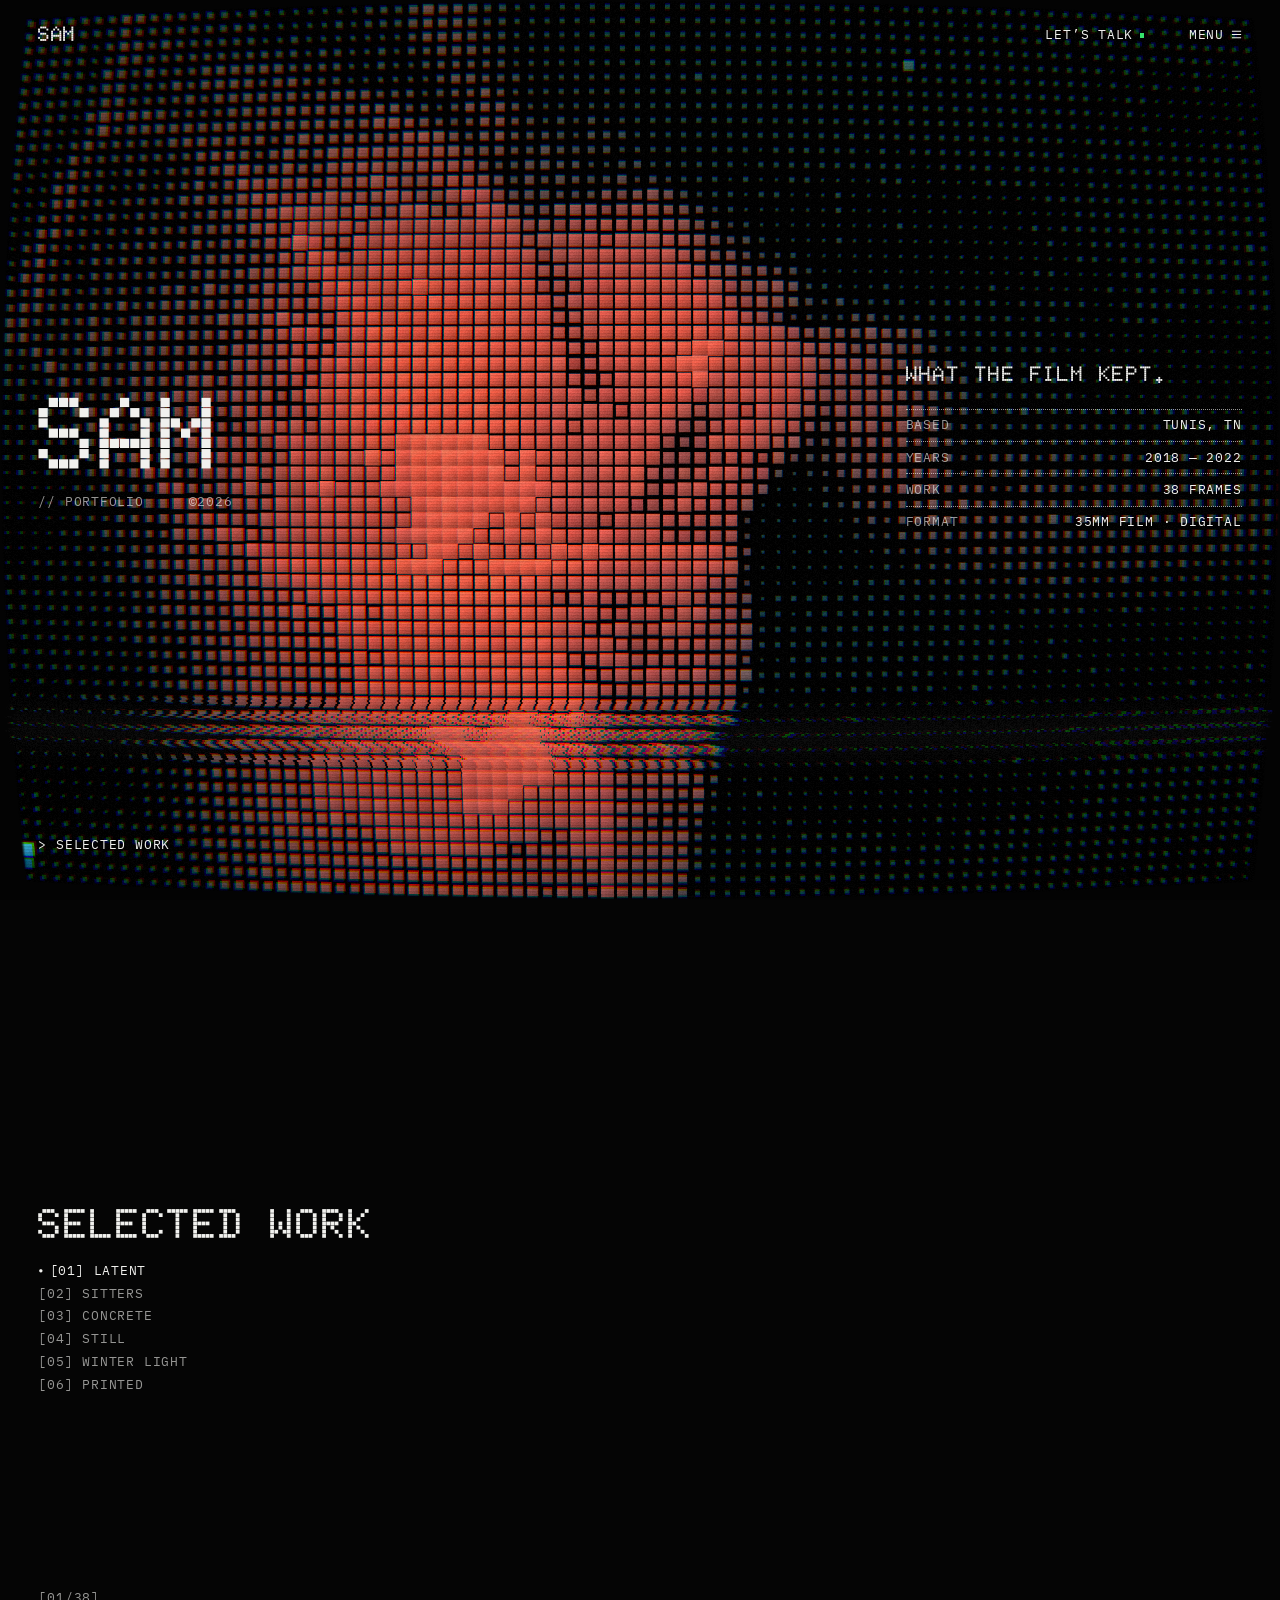
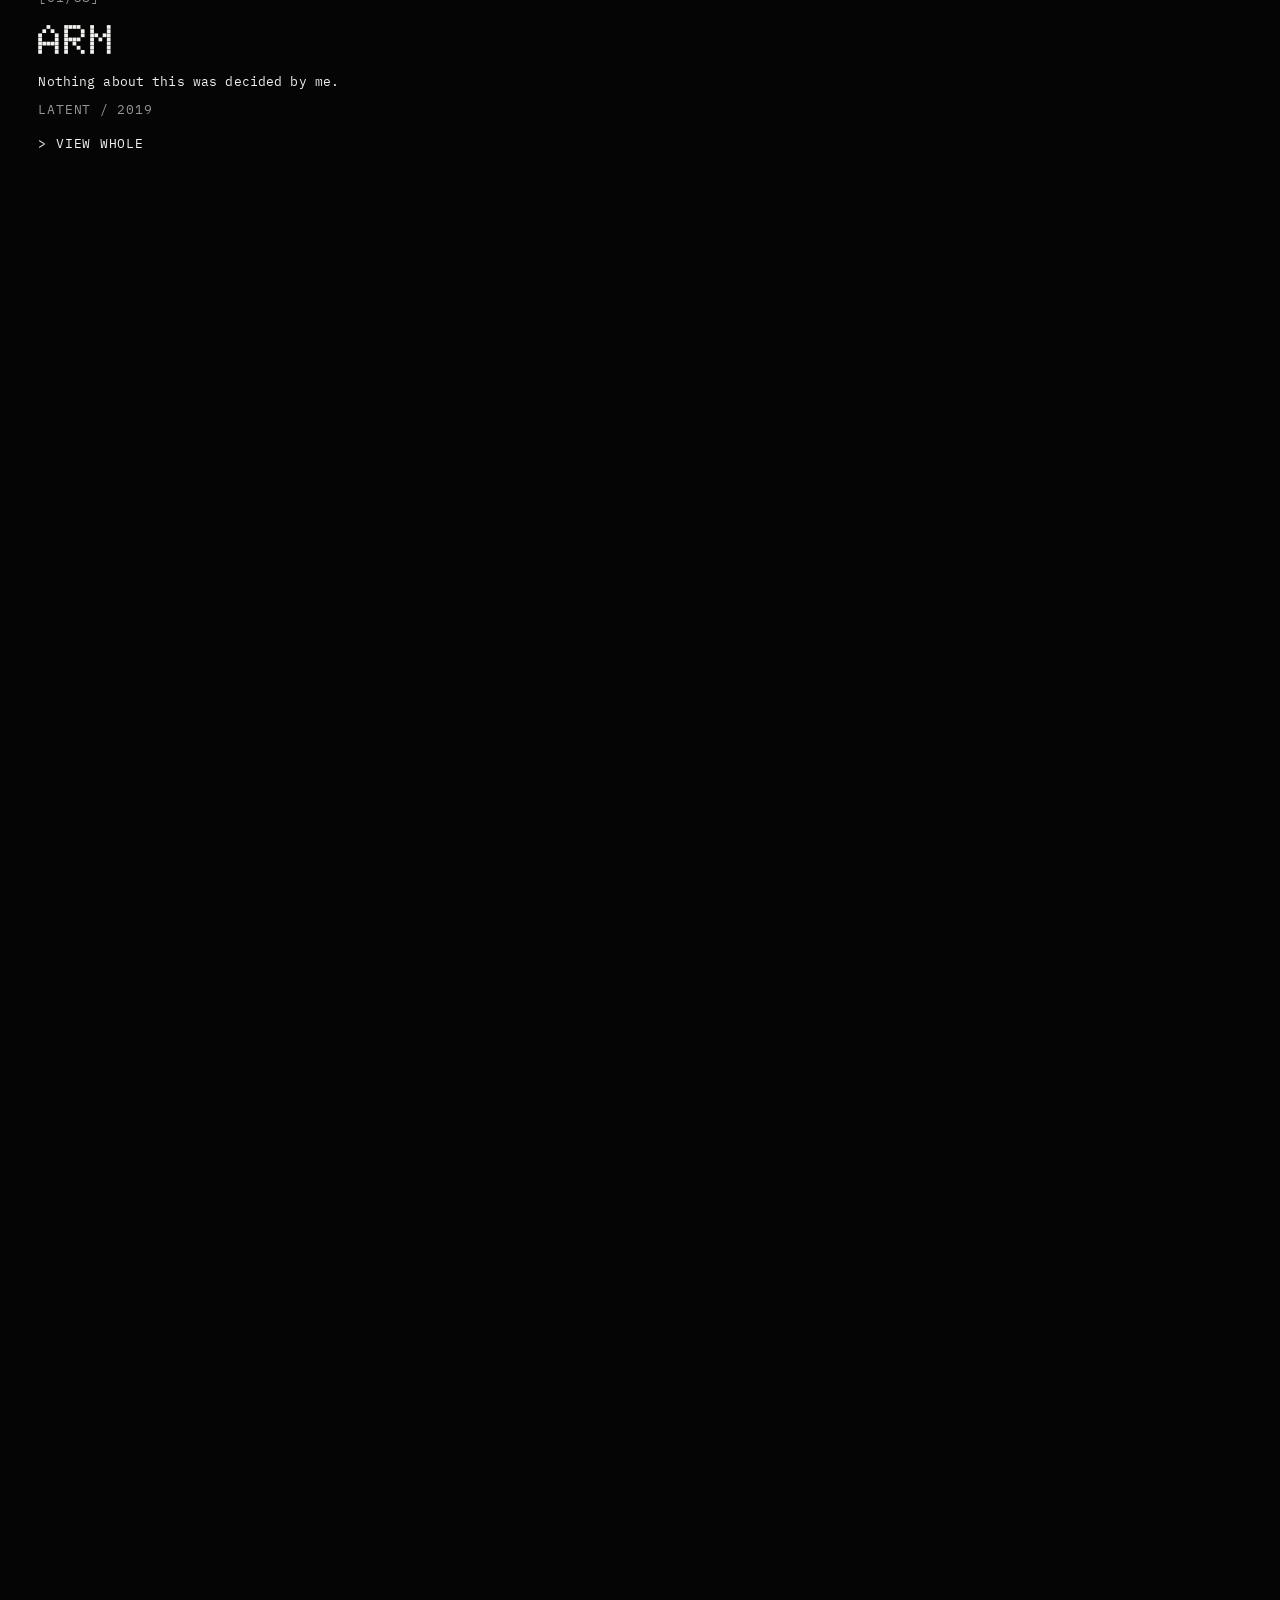
==== commit b6658155: "Never leave a visitor on the loading screen If the script does not arrive — the file opened straight" ====
--- a/index.html
+++ b/index.html
@@ -33,6 +33,10 @@
 (function (c) {
   c.remove('no-js'); c.add('js');
   if (window.WebGLRenderingContext) c.add('gl');
+  /* If the script never arrives — the file opened straight off a disk, a
+     blocked request — do not sit on the loading screen: show the plain page. */
+  window.samPlain = function () { if (!c.contains('is-ready')) { c.remove('gl'); c.add('is-ready'); } };
+  setTimeout(function () { if (!window.samRunning) window.samPlain(); }, 3000);
 })(document.documentElement.classList);
 </script>
 
@@ -1849,6 +1853,6 @@
   </div>
 </dialog>
 
-<script type="module" src="js/main.js"></script>
+<script type="module" src="js/main.js" onerror="samPlain()"></script>
 </body>
 </html>
